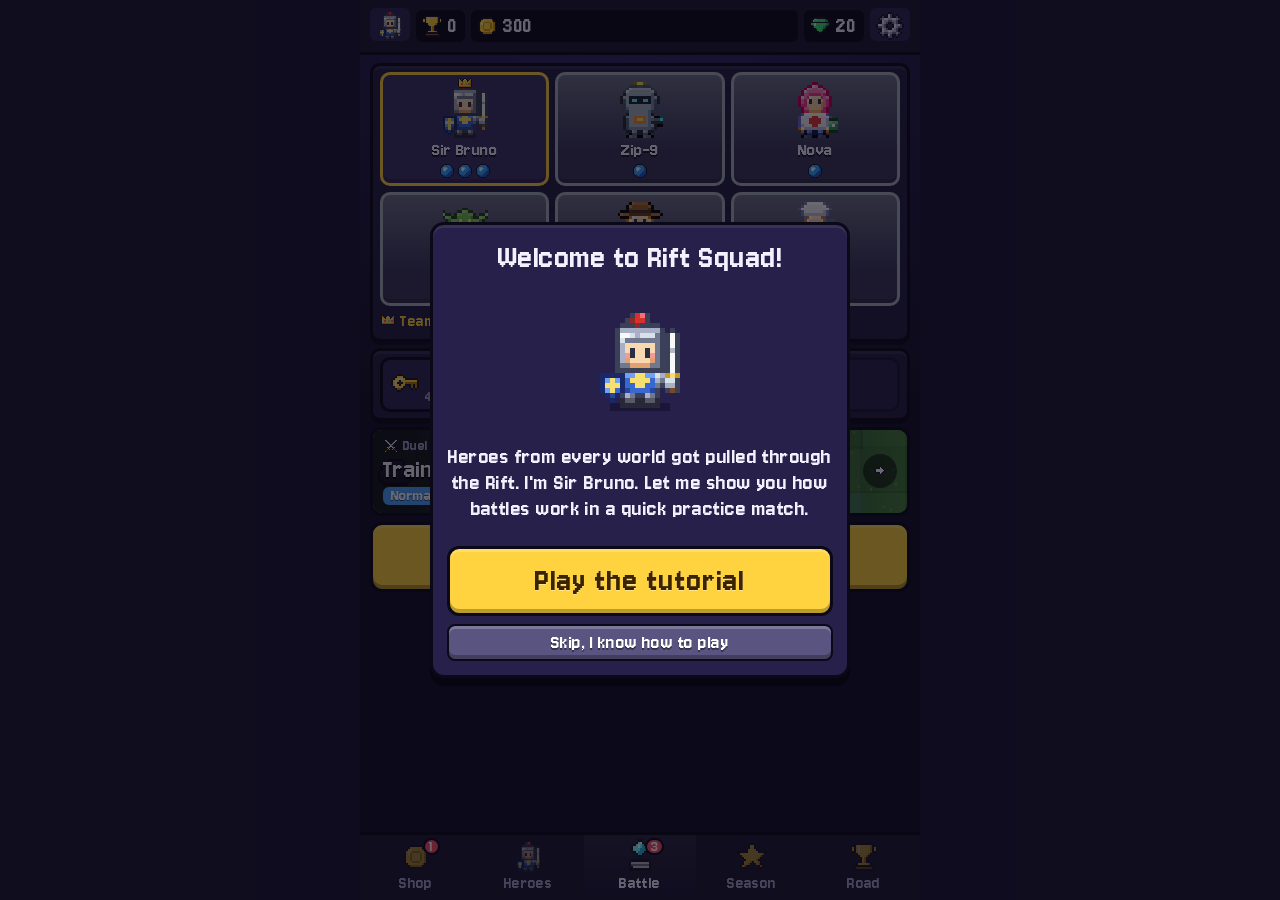
==== index.html @ f5ea0967 "Rift Run: new roguelike mode Co-Authored-By: Claude Opus 5.5 <noreply@anthropic.com> Claude-Session:" ====
<!DOCTYPE html>
<html lang="en">
<head>
<meta charset="utf-8">
<meta name="viewport" content="width=device-width, initial-scale=1, viewport-fit=cover, user-scalable=no">
<meta name="theme-color" content="#1d1838">
<meta name="apple-mobile-web-app-capable" content="yes">
<meta name="mobile-web-app-capable" content="yes">
<meta name="apple-mobile-web-app-status-bar-style" content="black-translucent">
<meta name="apple-mobile-web-app-title" content="Rift Squad">
<title>Rift Squad</title>
<link rel="manifest" href="manifest.webmanifest">
<link rel="apple-touch-icon" href="icon-180.png">
<link rel="icon" href="icon-192.png">
<style>@font-face { font-family: 'Jersey'; src: url([data-uri]) format('woff2'); font-weight: 100 900; font-display: block; }
:root {
  --bg: #14112a; --bg2: #1d1838; --panel: #26204a; --panel2: #2f2858; --line: #0b0918; --text: #f4f1ff; --mute: #a59fc9;
  --gold: #ffd23f; --gold2: #d99a00; --blue: #4fa3ff; --red: #ff4f6b; --green: #5fd068; --purple: #b36bff; --cyan: #4ff0ff;
  --sat: env(safe-area-inset-top, 0px); --sab: env(safe-area-inset-bottom, 0px);
}
* { box-sizing: border-box; -webkit-tap-highlight-color: transparent; }
html, body { margin: 0; height: 100%; background: var(--bg); color: var(--text); font-family: 'Jersey', ui-monospace, monospace; font-size: 23px; line-height: 1.15; font-synthesis: none; font-variant-ligatures: none; letter-spacing: .02em; overscroll-behavior: none; }
/* pixel-art icons (16px art: shown at 16px or 32px so pixels stay square) */
img.ii { width: 16px !important; height: 16px !important; vertical-align: -2px; background: none !important; border: 0 !important; border-radius: 0 !important; margin: 0; }
img.ib { width: 32px !important; height: 32px !important; vertical-align: middle; background: none !important; border: 0 !important; border-radius: 0 !important; }
img.ih { width: 32px !important; height: 32px !important; vertical-align: -6px; } .hic { display: inline-flex; align-items: center; gap: 6px; }
.btn img.ii { width: 16px; height: 16px; } .btn img.ib { width: 32px; height: 32px; margin: -8px 0; }
#gear img.ib { margin: 0; }
body { -webkit-user-select: none; user-select: none; touch-action: manipulation; overflow: hidden; }
img, canvas.px { image-rendering: -webkit-optimize-contrast; image-rendering: pixelated; }
button { font-family: inherit; font-size: inherit; letter-spacing: inherit; color: inherit; border: 0; background: none; cursor: pointer; padding: 0; }
input, textarea { font-family: inherit; }
.hidden { display: none !important; }

#app { position: fixed; inset: 0; overflow: hidden; display: flex; flex-direction: column; max-width: 560px; margin: 0 auto; background: var(--bg);
  background-image: radial-gradient(circle at 50% -10%, #3a2f7a 0%, transparent 55%); }
#topbar { display: flex; align-items: center; gap: 6px; padding: calc(8px + var(--sat)) 10px 8px; background: var(--bg2); border-bottom: 3px solid var(--line); }
.res { display: flex; align-items: center; gap: 4px; background: var(--line); border-radius: 6px; padding: 3px 8px 3px 4px; font-weight: 700; font-size: 23px; min-width: 0; }
.res img { width: 24px; height: 24px; }
.res.grow { flex: 1; }
#gear { width: 40px; height: 36px; border-radius: 6px; background: var(--panel2); box-shadow: inset 0 -3px 0 #0006; display: flex; align-items: center; justify-content: center; padding: 0; }
#screen { flex: 1; overflow-y: auto; overflow-x: hidden; padding: 12px 12px 18px; -webkit-overflow-scrolling: touch; touch-action: pan-y; }
#tabs { display: flex; background: var(--bg2); border-top: 3px solid var(--line); padding-bottom: var(--sab); }
#tabs button { flex: 1; padding: 6px 0 7px; display: flex; flex-direction: column; align-items: center; gap: 1px; font-size: 18px; color: var(--mute); position: relative; }
#tabs button img { width: 32px; height: 32px; opacity: .6; }
#tabs button.on { color: var(--text); background: linear-gradient(#ffffff10, transparent); }
#tabs button.on img { opacity: 1; transform: translateY(-2px) scale(1.12); }
.badge { position: absolute; top: 3px; right: calc(50% - 24px); background: var(--red); color: #fff; font-size: 17px; font-weight: 700; min-width: 17px; height: 17px; border-radius: 9px; display: flex; align-items: center; justify-content: center; padding: 0 4px; border: 2px solid var(--line); }

.panel { background: var(--panel); border: 3px solid var(--line); border-radius: 10px; padding: 10px; margin-bottom: 12px; box-shadow: inset 0 3px 0 #ffffff12, 0 3px 0 #0005; }
.panel h3 { margin: 0 0 8px; font-size: 26px; display: flex; justify-content: space-between; align-items: baseline; gap: 8px; }
.panel h3 small { font-size: 20px; color: var(--mute); font-weight: 400; }
.mute { color: #bdb7e0; } .small { font-size: 21px; } .tiny { font-size: 18px; }
.row { display: flex; align-items: center; gap: 8px; } .col { display: flex; flex-direction: column; gap: 6px; } .grow { flex: 1; min-width: 0; }
.center { text-align: center; }

.btn { display: inline-flex; align-items: center; justify-content: center; gap: 6px; padding: 10px 14px; border-radius: 8px; font-weight: 700; font-size: 22px;
  background: var(--blue); color: #fff; border: 3px solid var(--line); box-shadow: inset 0 -4px 0 #0004, inset 0 3px 0 #ffffff35; text-shadow: 0 2px 0 #0006; }
.btn:active { transform: translateY(2px); box-shadow: inset 0 -2px 0 #0004; }
.btn.gold { background: var(--gold); color: #3a2400; text-shadow: 0 1px 0 #fff6; }
.btn.green { background: var(--green); } .btn.red { background: var(--red); } .btn.purple { background: var(--purple); } .btn.gray { background: #5a5480; }
.btn[disabled], .btn.off { filter: grayscale(.85) brightness(.75); pointer-events: none; }
.btn.big { font-size: 34px; padding: 14px 20px; border-radius: 12px; letter-spacing: 1px; }
.btn.sm { padding: 6px 10px; font-size: 20px; border-width: 2px; }
.btn img { width: 16px; height: 16px; }
.full { width: 100%; }

.bar { height: 16px; background: var(--line); border-radius: 6px; overflow: hidden; position: relative; border: 2px solid var(--line); }
.bar > i { display: block; height: 100%; background: var(--green); box-shadow: inset 0 -3px 0 #0003, inset 0 2px 0 #fff4; }
.bar.gold > i { background: var(--gold); } .bar.purple > i { background: var(--purple); } .bar.blue > i { background: var(--blue); }
.bar > span { position: absolute; inset: 0; display: flex; align-items: center; justify-content: center; gap: 4px; font-size: 17px; font-weight: 700; text-shadow: 0 1px 0 #000, 0 -1px 0 #000, 1px 0 0 #000, -1px 0 0 #000; line-height: 1; }
.bar.tall { height: 22px; } .bar.tall > span { font-size: 18px; }

/* home */
.arena { position: relative; border-radius: 12px; overflow: hidden; border: 3px solid var(--line); margin-bottom: 12px; }
.arena canvas { width: 100%; display: block; }
.arena .lbl { position: absolute; left: 0; right: 0; top: 0; padding: 8px 10px; background: linear-gradient(#000a, transparent); display: flex; justify-content: space-between; align-items: flex-start; }
.arena .lbl b { font-size: 29px; text-shadow: 0 2px 0 #000; display: block; } .arena .lbl small { color: #fffc; text-shadow: 0 1px 0 #000; }
.arena .prog { position: absolute; left: 10px; right: 10px; bottom: 8px; }
.squad { display: grid; grid-template-columns: repeat(3, 1fr); gap: 8px; }
.capcard { border-color: var(--gold) !important; background: #3d3366 !important; }
.crownb { position: absolute; top: 4px; right: 4px; line-height: 0; }
.hcard { position: relative; background: var(--panel2); border: 3px solid var(--line); border-radius: 10px; padding: 6px 4px 6px; text-align: center; box-shadow: inset 0 -4px 0 #0003; }
.hcard img.spr { width: 64px; height: 64px; display: block; margin: 0 auto; }
.hcard .nm { font-size: 20px; font-weight: 700; white-space: nowrap; overflow: hidden; text-overflow: ellipsis; }
.hcard .lv { position: absolute; top: 4px; right: 4px; background: var(--line); border-radius: 5px; font-size: 17px; padding: 1px 5px; font-weight: 700; }
.hcard .rar { height: 4px; border-radius: 2px; margin: 4px 6px 0; }
.hcard.locked img.spr { opacity: .55; }
.hcard .up { position: absolute; top: 4px; right: 4px; z-index: 1; background: var(--green); color: #fff; border-radius: 5px; padding: 3px 4px; line-height: 0; border: 2px solid var(--line); animation: pulse 1s infinite alternate; }
.hcard.sel { outline: 3px solid var(--gold); }
@keyframes pulse { to { transform: scale(1.12); } }
.diffs { display: grid; grid-template-columns: repeat(4, 1fr); gap: 6px; }
.diffs button { padding: 9px 2px; border-radius: 8px; border: 3px solid var(--line); background: var(--panel2); font-weight: 700; font-size: 21px; box-shadow: inset 0 -3px 0 #0004; }
.diffs button.on { background: var(--dc); color: #fff; text-shadow: 0 2px 0 #0007; }
.diffinfo { display: flex; justify-content: space-between; margin-top: 8px; font-size: 20px; color: #bdb7e0; }
.chests { display: grid; grid-template-columns: repeat(4, 1fr); gap: 6px; }
.cslot { aspect-ratio: 3/4; border-radius: 10px; border: 3px solid var(--line); background: #0004; display: flex; flex-direction: column; align-items: center; justify-content: center; position: relative; padding: 4px; font-size: 17px; text-align: center; color: #bdb7e0; }
.cslot img { width: 48px; height: 48px; }
.cslot.ready { background: radial-gradient(circle, #ffd23f55, transparent 70%), #0004; color: var(--gold); font-weight: 700; animation: glow 1s infinite alternate; }
.cslot.ready img { animation: shake 1.2s infinite; }
.cslot .t { font-weight: 700; color: var(--text); font-size: 18px; }
@keyframes glow { to { box-shadow: 0 0 14px #ffd23f88; } }
@keyframes shake { 0%, 80%, 100% { transform: rotate(0); } 85% { transform: rotate(-8deg); } 90% { transform: rotate(8deg); } 95% { transform: rotate(-5deg); } }
.supply { display: flex; align-items: center; gap: 10px; }
.supply img { width: 48px; height: 48px; }

/* lists */
.list { display: flex; flex-direction: column; gap: 8px; }
.item { display: flex; align-items: center; gap: 10px; background: var(--panel2); border: 3px solid var(--line); border-radius: 10px; padding: 8px; }
.item img.ic { width: 48px; height: 48px; flex: none; }
.item.done { opacity: .55; }
.item.hot { border-color: var(--gold); background: #3d3366; }
.grid3 { display: grid; grid-template-columns: repeat(3, 1fr); gap: 8px; }
.tag { display: inline-block; font-size: 18px; padding: 1px 6px; border-radius: 4px; font-weight: 700; color: #1a1030; }
.chip { display: inline-flex; align-items: center; gap: 3px; font-weight: 700; font-size: 20px; }
.chip img { width: 16px; height: 16px; }

/* road */
.road-arena { margin: 14px 0 6px; padding: 8px 10px; border-radius: 10px; border: 3px solid var(--line); font-weight: 700; display: flex; justify-content: space-between; align-items: center; text-shadow: 0 2px 0 #000a; }
.road-step { display: flex; align-items: center; gap: 10px; padding: 6px 8px; border-left: 4px solid #0006; margin-left: 14px; background: #ffffff08; border-radius: 0 8px 8px 0; margin-bottom: 4px; }
.road-step.reached { border-left-color: var(--gold); }
.road-step .tr { width: 72px; font-weight: 700; font-size: 20px; display: flex; align-items: center; gap: 3px; }
.road-step .tr img { width: 16px; height: 16px; }
.road-step img.ic { width: 32px; height: 32px; }
.road-here img { width: 16px; height: 16px; }
.road-here { margin: 6px 0 6px 0; padding: 4px 10px; background: var(--gold); color: #3a2400; border-radius: 6px; font-weight: 700; font-size: 20px; display: inline-flex; gap: 4px; align-items: center; border: 2px solid var(--line); }

/* season */
.tiers { display: grid; grid-template-columns: repeat(5, 1fr); gap: 6px; }
.tier { border: 3px solid var(--line); border-radius: 8px; background: var(--panel2); text-align: center; padding: 4px 2px; font-size: 17px; position: relative; }
.tier img { width: 32px; height: 32px; display: block; margin: 2px auto 0; }
.tier .n { position: absolute; top: 1px; left: 3px; font-size: 17px; color: var(--mute); }
.tier.claim { border-color: var(--gold); background: #4a3d1a; animation: glow 1s infinite alternate; }
.tier.got { opacity: .4; }
.tier.lock img { filter: grayscale(1) brightness(.6); }

/* modals */
#modal-root { position: fixed; inset: 0; z-index: 50; pointer-events: none; }
.modal-bg { position: absolute; inset: 0; background: #07051099; display: flex; align-items: center; justify-content: center; padding: 16px; pointer-events: auto; animation: fade .15s; }
.modal { background: var(--panel); border: 3px solid var(--line); border-radius: 14px; isolation: isolate; width: 100%; max-width: 420px; max-height: calc(100% - 20px); overflow-y: auto; padding: 14px; box-shadow: inset 0 3px 0 #ffffff15, 0 8px 0 #0006; animation: pop .18s; position: relative; }
.modal h2 { margin: 0 0 10px; font-size: 34px; text-align: center; padding: 0 36px; }
.modal .x { position: absolute; top: 8px; right: 8px; width: 36px; height: 36px; border-radius: 8px; background: var(--panel2); border: 2px solid var(--line); display: flex; align-items: center; justify-content: center; padding: 0; }
@keyframes fade { from { opacity: 0; } } @keyframes pop { from { transform: scale(.85); opacity: 0; } }
.stat { display: grid; grid-template-columns: 1fr auto auto; gap: 2px 10px; font-size: 21px; }
.stat .nx { color: var(--green); font-size: 18px; }
.ab { background: var(--panel2); border: 3px solid var(--line); border-radius: 10px; padding: 8px; margin: 10px 0; }
.ab b { color: var(--purple); }
.rewards { display: flex; flex-wrap: wrap; gap: 8px; justify-content: center; margin: 10px 0; }
.rw { background: var(--panel2); border: 3px solid var(--line); border-radius: 10px; padding: 6px 8px; display: flex; flex-direction: column; align-items: center; min-width: 78px; font-weight: 700; font-size: 21px; animation: pop .25s backwards; }
.rw img { width: 48px; height: 48px; }
.rw.new { border-color: var(--gold); background: #4a3d1a; }
.rw small { font-size: 17px; color: #bdb7e0; font-weight: 400; }
.bigspr { width: 128px; height: 128px; display: block; margin: 0 auto; }
textarea.code { width: 100%; height: 90px; background: var(--line); color: var(--text); border: 2px solid #000; border-radius: 8px; padding: 8px; font-size: 17px; resize: none; -webkit-user-select: text; user-select: text; }
input.txt { width: 100%; background: var(--line); color: var(--text); border: 2px solid #000; border-radius: 8px; padding: 8px; font-size: 21px; }
.toggle { display: flex; justify-content: space-between; align-items: center; padding: 8px 0; border-bottom: 2px solid #0003; }
.help p { margin: 8px 0; font-size: 22px; line-height: 1.12; display: flex; gap: 12px; align-items: center; text-align: left; } .help p img { flex: none; } .help b { color: var(--gold); }

#toast { position: fixed; left: 50%; top: calc(64px + var(--sat)); transform: translateX(-50%); z-index: 80; display: flex; flex-direction: column; gap: 6px; align-items: center; pointer-events: none; }
#toast div { background: var(--line); border: 2px solid var(--gold); padding: 8px 14px; border-radius: 8px; font-weight: 700; font-size: 21px; animation: pop .2s; box-shadow: 0 4px 0 #0006; }

/* battle */
#battle { position: fixed; inset: 0; z-index: 30; display: flex; flex-direction: column; background: var(--bg); max-width: 560px; margin: 0 auto; }
.bhud { display: flex; align-items: center; gap: 8px; padding: calc(6px + var(--sat)) 8px 6px; background: var(--bg2); border-bottom: 3px solid var(--line); }
.bhud .rnd { text-align: right; font-size: 18px; line-height: 1.15; }
.bhud .rnd b { font-size: 25px; }
.relicbar { display: flex; align-items: center; justify-content: center; gap: 10px; padding: 5px 8px; font-size: 17px; font-weight: 700; background: #0003; }
.pips { display: inline-flex; gap: 3px; } .pips i { width: 12px; height: 12px; transform: rotate(45deg); border: 2px solid var(--line); background: #0006; display: inline-block; }
.pips.me i.on { background: var(--blue); } .pips.foe i.on { background: var(--red); }
.turnflag { padding: 2px 8px; border-radius: 5px; border: 2px solid var(--line); }
.bboard { flex: 1; display: flex; align-items: center; justify-content: center; min-height: 0; padding: 4px; position: relative; }
#bc { display: block; touch-action: none; }
.bpanel { background: var(--bg2); border-top: 3px solid var(--line); padding: 8px 8px calc(8px + var(--sab)); }
.binfo { display: flex; align-items: center; gap: 8px; min-height: 50px; }
.binfo img { width: 64px; height: 64px; background: #0004; border-radius: 8px; border: 2px solid var(--line); }
.binfo .meta { flex: 1; min-width: 0; font-size: 20px; }
.binfo .meta b { font-size: 22px; }
.sts { display: inline-flex; gap: 4px; flex-wrap: wrap; }
.sts span { font-size: 17px; padding: 1px 5px; border-radius: 4px; background: var(--line); font-weight: 700; }
.bhint { font-size: 17px; color: var(--mute); margin: 6px 0; min-height: 17px; text-align: center; }
.bbtns { display: grid; grid-template-columns: 1.6fr 1fr 1fr 1.6fr; gap: 6px; }
.bbtns .btn { padding: 9px 4px; font-size: 17px; }
.abtn { flex-direction: column; gap: 0; line-height: 1.1; }
.abtn small { font-size: 17px; opacity: .85; font-weight: 400; }
.abtn.active { outline: 3px solid var(--gold); }
.banner { position: absolute; left: 0; right: 0; top: 40%; text-align: center; font-size: 42px; font-weight: 700; text-shadow: 0 3px 0 #000, 0 0 20px #000; pointer-events: none; animation: banner 1.1s forwards; letter-spacing: 2px; }
@keyframes banner { 0% { transform: scale(.4); opacity: 0; } 20% { transform: scale(1.1); opacity: 1; } 75% { transform: scale(1); opacity: 1; } 100% { transform: scale(1); opacity: 0; } }
.vs { display: grid; grid-template-columns: 1fr auto 1fr; gap: 8px; align-items: center; }
.vs .side { display: flex; flex-direction: column; gap: 4px; }
.vs .side div { display: flex; align-items: center; gap: 6px; background: var(--panel2); border-radius: 8px; padding: 3px 6px; border: 2px solid var(--line); font-size: 18px; }
.vs .side img { width: 32px; height: 32px; }
.deckrow .dk img { image-rendering: pixelated; }
.vs .mid { font-size: 36px; font-weight: 700; color: var(--gold); text-shadow: 0 3px 0 #000; }
.result-h { font-size: 52px; text-align: center; font-weight: 700; margin: 4px 0; text-shadow: 0 4px 0 #000; letter-spacing: 2px; }

.evbar { display: flex; align-items: center; gap: 6px; padding: 6px 8px; font-size: 20px; background: #0003; border-bottom: 2px solid var(--line); white-space: nowrap; overflow: hidden; }
.evdot { width: 10px; height: 10px; border-radius: 2px; flex: none; border: 2px solid var(--line); }
.evdesc { overflow: hidden; text-overflow: ellipsis; min-width: 0; }
.score { display: inline-flex; align-items: center; gap: 4px; flex: none; }
.tmr { display: block; font-size: 25px; font-weight: 700; color: var(--gold); }
.synrow { display: flex; gap: 5px; overflow-x: auto; padding-bottom: 6px; scrollbar-width: none; }
.synrow::-webkit-scrollbar { display: none; }
.chip2 { flex: none; font-size: 18px; padding: 4px 8px; border-radius: 6px; border: 2px solid #5a5480; background: #0004; white-space: nowrap; }
.chip2.cap { border-color: var(--gold); color: var(--gold); } .chip2.foe { border-color: var(--red); color: #ff9aa8; }
.bbtns2 { display: grid; grid-template-columns: 1fr 1.3fr; gap: 8px; margin-top: 6px; }
.bbtns2 .btn.big { font-size: 31px; padding: 11px; }
.bbtns2 .btn { white-space: nowrap; font-size: 21px; padding-left: 8px; padding-right: 8px; }
.bbtns2 .btn.big { font-size: 31px; }
.hbtns { display: flex; flex-direction: column; gap: 8px; } .hbtns .btn { width: 100%; white-space: nowrap; }
.wtag { display: inline-block; font-size: 18px; padding: 1px 6px; border-radius: 4px; color: #1a1030; font-weight: 700; }
.offers { display: grid; grid-template-columns: 1fr 1fr; gap: 10px; }
.offer { display: flex; flex-direction: column; align-items: center; gap: 3px; padding: 10px 6px; border-radius: 12px; border: 3px solid var(--line); background: var(--panel2); box-shadow: inset 0 -4px 0 #0004; text-align: center; }
.offer:active { transform: translateY(2px); }
.offer img { width: 64px; height: 64px; }
.offer b { font-size: 23px; }
.evcard { border: 3px solid; border-radius: 10px; padding: 8px 10px; background: #0003; }
.deckrow { display: flex; gap: 4px; }
.deckrow .dk { position: relative; flex: 1; background: var(--panel2); border: 2px solid var(--line); border-radius: 8px; display: flex; flex-direction: column; align-items: center; padding: 2px 0; }
.deckrow .dk img { width: 32px; height: 32px; }
.deckrow .dk small { font-size: 17px; color: #bdb7e0; }
.deckrow .crown { position: absolute; top: -9px; line-height: 0; }

.stats2 { display: grid; grid-template-columns: 1fr 1fr; gap: 6px; margin: 6px 0; } .stats2 .wide { grid-column: 1 / -1; padding: 4px 9px; }
.srow { background: var(--panel2); border: 3px solid var(--line); border-radius: 10px; padding: 7px 9px; display: flex; align-items: baseline; gap: 6px; font-size: 21px; }
.srow span:first-child { color: #bdb7e0; flex: 1; } .srow b { font-size: 27px; } .srow .nx { color: var(--green); font-size: 18px; }

/* ability caption above the board */
.bcap { height: 52px; flex: none; margin: 0 6px 4px; display: flex; flex-direction: column; justify-content: flex-end; gap: 3px; pointer-events: none; overflow: hidden; }
.capl { white-space: nowrap; overflow: hidden; text-overflow: ellipsis; animation: capin .2s ease-out; background: #140c22dd; border: 2px solid var(--line); border-radius: 8px; padding: 3px 8px; font-size: 18px; line-height: 1.15; transition: opacity .4s; }
.capl.me { border-color: #4fa3ff; } .capl.foe { border-color: #ff4f6b; }
.capl.me b { color: #8cc6ff; } .capl.foe b { color: #ff9aa8; } .capl .an { color: #d6b3ff; }
.capl.fade { opacity: 0; }
/* hero trophies bar (marks at 2 / 5 / 10) */
.trbar { position: relative; height: 18px; background: #0006; border-radius: 6px; border: 2px solid var(--line); overflow: hidden; margin-top: 3px; }
.trbar i { position: absolute; left: 0; top: 0; bottom: 0; background: linear-gradient(#7fb2ff, #3b5bdb); }
.trbar b { position: absolute; top: 0; bottom: 0; width: 2px; margin-left: -2px; background: #ffffff55; }
.trbar b.on { background: #ffd23f; }
.trbar span { position: absolute; inset: 0; display: flex; align-items: center; justify-content: center; gap: 3px; font-size: 16px; text-shadow: 0 1px 0 #000; }
.modal .trbar { height: 24px; margin: 4px 8px; } .modal .trbar span { font-size: 19px; }
/* ability rows on the hero card */
.abs { display: flex; flex-direction: column; gap: 6px; margin: 8px 0; }
.abrow { display: flex; align-items: center; gap: 8px; background: var(--panel2); border: 3px solid var(--line); border-radius: 10px; padding: 6px 8px; }
.abrow.equipped { border-color: var(--green); } .abrow.locked { opacity: .6; } .abrow.ready { border-color: var(--gold); }
.abrow .btn { flex: none; white-space: nowrap; }
.hcard .lv.abi { padding: 1px; line-height: 0; background: #0008; }
/* chest shelf + keys */
.keys { display: flex; align-items: center; gap: 8px; background: var(--panel2); border: 3px solid var(--line); border-radius: 10px; padding: 6px 8px; margin-bottom: 8px; }
.shelf { display: grid; grid-template-columns: repeat(5, 1fr); gap: 6px; }
.shelfc { background: var(--panel2); border: 3px solid var(--line); border-radius: 10px; padding: 4px 2px; display: flex; flex-direction: column; align-items: center; font-size: 15px; min-height: 64px; }
.shelfc img { width: 40px; height: 40px; } .shelfc.can { border-color: var(--gold); } .shelfc.empty { opacity: .35; }

/* hero cards: rarity background + world icon */
.hcard .wic { position: absolute; top: 4px; left: 4px; line-height: 0; background: #0006; border-radius: 5px; padding: 2px; }
.hcard .nm, .hcard .tiny { text-shadow: 0 2px 0 #0009; }
.hcard .crownb { right: auto; left: 50%; top: 0; transform: translateX(-50%); }
.livewrap { width: 112px; margin: 6px auto 4px; border: 3px solid; border-radius: 14px; display: flex; justify-content: center; padding: 6px 0 0; }
.livewrap canvas.live { cursor: pointer; }
/* chest opening */
.copen { position: fixed; inset: 0; z-index: 60; background: radial-gradient(circle at 50% 45%, #2c2160, #0c0818 75%); display: flex; flex-direction: column; animation: fadein .2s; }
.copen.out { opacity: 0; transition: opacity .2s; }
.co-top { display: flex; justify-content: space-between; align-items: center; padding: calc(10px + env(safe-area-inset-top)) 12px 6px; font-size: 26px; }
.co-body { flex: 1; display: flex; flex-direction: column; align-items: center; justify-content: center; gap: 10px; padding: 0 8px 30px; position: relative; overflow: hidden; }
.co-stage { position: relative; width: 260px; height: 300px; display: flex; flex-direction: column; align-items: center; justify-content: center; cursor: pointer; }
.co-rays { position: absolute; width: 420px; height: 420px; left: 50%; top: 45%; margin: -210px 0 0 -210px; border-radius: 50%;
  background: repeating-conic-gradient(from 0deg, color-mix(in srgb, var(--rc) 55%, transparent) 0 10deg, transparent 10deg 24deg);
  -webkit-mask: radial-gradient(circle, #000 15%, transparent 65%); mask: radial-gradient(circle, #000 15%, transparent 65%); animation: spin 9s linear infinite; opacity: .6; }
.co-chest { width: 160px; height: 160px; position: relative; animation: bob 1.4s ease-in-out infinite; filter: drop-shadow(0 0 18px #fff6); }
.co-chest.crack { animation: crack .62s ease-in forwards; }
.co-chest.burst { animation: burst .5s ease-out forwards; }
.co-hint { margin-top: 14px; font-size: 22px; color: #e8e0ff; animation: pulse 0.8s infinite alternate; min-height: 26px; text-align: center; }
.co-flash { position: fixed; inset: 0; pointer-events: none; opacity: 0; }
.co-flash.go { animation: flash .45s ease-out; }
.co-count { font-size: 18px; color: #bdb7e0; }
.reel { position: relative; width: 100%; max-width: 420px; height: 128px; overflow: hidden; border-top: 3px solid var(--line); border-bottom: 3px solid var(--line); background: #0008; --rc: #ffd23f; transition: box-shadow .3s; }
.reel.won { box-shadow: 0 0 0 3px var(--rc), 0 0 30px var(--rc); }
.reel-strip { position: absolute; left: 0; top: 10px; display: flex; gap: 8px; padding-left: 4px; will-change: transform; }
.rc { flex: none; width: 84px; height: 104px; border: 3px solid var(--rc); border-radius: 10px; display: flex; flex-direction: column; align-items: center; justify-content: center; box-shadow: inset 0 -6px 0 color-mix(in srgb, var(--rc) 70%, #000); transition: transform .25s; }
.rc img { width: 64px; height: 64px; } .rc span { font-size: 15px; max-width: 80px; white-space: nowrap; overflow: hidden; text-overflow: ellipsis; text-shadow: 0 2px 0 #000a; }
.rc.cur span { font-size: 22px; }
.rc.win { transform: scale(1.1); animation: winglow .6s ease-in-out infinite alternate; }
.reel-mark { position: absolute; left: 50%; top: 0; bottom: 0; width: 4px; margin-left: -2px; background: #ffd23f; box-shadow: 0 0 10px #ffd23f; z-index: 2; }
.reel-mark::before, .reel-mark::after { content: ''; position: absolute; left: -7px; border: 9px solid transparent; }
.reel-mark::before { top: 0; border-top-color: #ffd23f; } .reel-mark::after { bottom: 0; border-bottom-color: #ffd23f; }
.reel-mark.bump { animation: mbump .08s; }
.reel-fade { position: absolute; top: 0; bottom: 0; width: 60px; z-index: 1; pointer-events: none; }
.reel-fade.l { left: 0; background: linear-gradient(90deg, #0c0818, transparent); } .reel-fade.r { right: 0; background: linear-gradient(-90deg, #0c0818, transparent); }
.co-info { min-height: 200px; text-align: center; font-size: 22px; display: flex; flex-direction: column; align-items: center; gap: 2px; }
.co-info .co-tr { width: 220px; } .co-info .trbar { height: 24px; } .co-info .trbar i { transition: width .7s ease-out; }
.co-hero { animation: popin .4s cubic-bezier(.3,1.6,.5,1); }
.co-new { font-size: 34px; color: #ffd23f; text-shadow: 0 3px 0 #b37a00, 0 0 16px #ffd23f; animation: popin .5s cubic-bezier(.3,1.6,.5,1), pulse .6s .5s infinite alternate; }
.co-big { font-size: 40px; color: #ffd23f; text-shadow: 0 3px 0 #000a; animation: popin .4s cubic-bezier(.3,1.6,.5,1); display: flex; align-items: center; gap: 6px; }
.co-extra { font-size: 26px; animation: popin .4s .25s backwards; }
.co-sum { width: 100%; max-width: 420px; animation: popin .35s; }
.co-sum h2 { text-align: center; }
i.conf { position: absolute; left: 50%; top: 45%; width: 7px; height: 7px; pointer-events: none; z-index: 3; animation: conf 1s cubic-bezier(.2,.7,.4,1) forwards; }
@keyframes conf { 0% { transform: translate(0, 0) rotate(0); opacity: 1; } 100% { transform: translate(var(--dx), calc(var(--dy) + 90px)) rotate(var(--rot)); opacity: 0; } }
@keyframes crack { 0% { transform: rotate(0) scale(1); } 20% { transform: rotate(-4deg) scale(1.03); } 35% { transform: rotate(5deg) scale(1.05); } 50% { transform: rotate(-7deg) scale(1.08); } 65% { transform: rotate(8deg) scale(1.11); } 80% { transform: rotate(-10deg) scale(1.15); } 100% { transform: rotate(0) scale(1.2); filter: brightness(1.8) drop-shadow(0 0 30px #fff); } }
@keyframes burst { 0% { transform: scale(1.2); filter: brightness(2.5); opacity: 1; } 100% { transform: scale(2.2) translateY(-20px); opacity: 0; filter: brightness(3); } }
@keyframes bob { 0%, 100% { transform: translateY(0); } 50% { transform: translateY(-10px); } }
@keyframes flash { 0% { opacity: .9; } 100% { opacity: 0; } }
@keyframes mbump { 50% { transform: scaleX(1.8); } }
@keyframes winglow { from { box-shadow: 0 0 6px var(--rc), inset 0 -6px 0 #0006; } to { box-shadow: 0 0 22px var(--rc), inset 0 -6px 0 #0006; } }
@keyframes popin { from { transform: scale(.4); opacity: 0; } to { transform: scale(1); opacity: 1; } }
@keyframes fadein { from { opacity: 0; } to { opacity: 1; } }
@keyframes spin { to { transform: rotate(360deg); } }

@keyframes capin { from { transform: translateY(8px); opacity: 0; } to { transform: none; opacity: 1; } }
.srow.tgrow { flex-wrap: wrap; } .srow.tgrow small { flex-basis: 100%; font-size: 16px; color: var(--mute); margin-top: 2px; }
/* ---- profile button ---- */
#prof { position: relative; width: 40px; height: 36px; border-radius: 6px; background: var(--panel2); box-shadow: inset 0 -3px 0 #0006; display: flex; align-items: center; justify-content: center; padding: 0; flex: none; }
#prof img { width: 30px; height: 30px; image-rendering: pixelated; }
#prof .badge { top: -6px; right: -6px; }
.plink { width: 100%; justify-content: space-between; background: none; padding: 6px 2px; color: var(--mute); }
/* ---- profile ---- */
.phead { display: flex; gap: 10px; align-items: center; }
.pav { width: 76px; height: 96px; border: 3px solid; border-radius: 10px; display: flex; align-items: flex-end; justify-content: center; flex: none; overflow: hidden; }
.phead .txt { margin: 0 0 4px; font-size: 24px; }
.favs { display: flex; gap: 6px; margin: 10px 0 4px; }
.fav { flex: 1; min-width: 0; border: 3px solid; border-radius: 10px; padding: 5px; display: flex; flex-direction: column; align-items: center; text-align: center; line-height: 1.05; }
.fav img { width: 40px; height: 40px; }
.fav small { font-size: 15px; color: #e8e4ff; } .fav b { font-size: 19px; white-space: nowrap; overflow: hidden; text-overflow: ellipsis; max-width: 100%; } .fav span { font-size: 15px; }
.pstats { display: grid; grid-template-columns: 1fr 1fr; gap: 4px; margin-top: 8px; }
.pstats div { background: var(--panel2); border: 2px solid var(--line); border-radius: 8px; padding: 3px 8px; display: flex; justify-content: space-between; align-items: baseline; gap: 6px; font-size: 18px; }
.pstats span { color: var(--mute); } .pstats b { font-size: 21px; white-space: nowrap; }
.achs { display: flex; flex-direction: column; gap: 6px; }
.ach { display: flex; align-items: center; gap: 8px; background: var(--panel2); border: 3px solid var(--line); border-radius: 10px; padding: 7px; position: relative; }
.ach .aic { width: 40px; height: 40px; border-radius: 8px; background: var(--line); display: flex; align-items: center; justify-content: center; flex: none; filter: grayscale(.85) brightness(.8); }
.ach.hot { border-color: var(--gold); background: #3d3366; } .ach.hot .aic, .ach.got .aic { filter: none; }
.ach.got { opacity: .7; } .ach.got .aic { background: #4a3d1a; }
.ach .ar { display: flex; flex-direction: column; align-items: flex-end; gap: 4px; flex: none; }
.ach b { font-size: 21px; }
/* ---- tutorial coach ---- */
.coach { position: fixed; left: 0; right: 0; z-index: 65; max-width: 560px; margin: 0 auto; display: flex; gap: 8px; align-items: flex-start; padding: 8px 10px; background: var(--bg2); border-bottom: 3px solid var(--gold); box-shadow: 0 6px 0 #0007; }
.coach.top { top: 0; padding-top: calc(8px + var(--sat)); }
.coach.athome { top: calc(56px + var(--sat)); border: 3px solid var(--gold); border-radius: 12px; left: 8px; right: 8px; }
.coach.pop { animation: coachin .28s cubic-bezier(.3,1.5,.5,1); }
.coach .cface { flex: none; width: 40px; height: 62px; display: flex; align-items: flex-end; }
.coach .cbody { flex: 1; min-width: 0; }
.coach .ctext { font-size: 20px; line-height: 1.15; }
.coach .ctext b { color: var(--gold); }
.coach .cbtns { display: flex; justify-content: space-between; align-items: center; margin-top: 5px; min-height: 8px; }
.coach .cskip { color: var(--mute); font-size: 16px; text-decoration: underline; }
.coach .hidden { display: none; }
@keyframes coachin { from { transform: translateY(-16px); opacity: 0; } to { transform: none; opacity: 1; } }
body:has(.copen) .coach { display: none; }
@keyframes tglow { 0%, 100% { box-shadow: 0 0 0 3px #ffd23f, 0 0 14px #ffd23f; } 50% { box-shadow: 0 0 0 5px #fff3a8, 0 0 26px #ffd23f; } }
body[data-tut=shelf] .shelfc.can { animation: tglow .8s infinite; }
body[data-tut=fight] #b-btns .btn.gold { animation: tglow .8s infinite; }
/* ---- end of match ---- */
.bboard { overflow: hidden; }
#bc { transition: transform .3s cubic-bezier(.2,.8,.3,1), filter .5s; }
#bc.gloom { filter: grayscale(.8) brightness(.65); }
.bigban { position: absolute; inset: 0; display: flex; align-items: center; justify-content: center; pointer-events: none; z-index: 4; }
.bigban.out { animation: fadeout .3s forwards; }
.bb-txt { position: relative; font-size: 64px; font-weight: 700; letter-spacing: 3px; text-shadow: 0 4px 0 #000, 0 0 24px #000; white-space: nowrap; }
.bb-txt span { display: inline-block; animation: ltrdrop .55s cubic-bezier(.3,1.7,.5,1) backwards; }
.bigban.win .bb-txt { color: var(--gold); } .bigban.draw .bb-txt { color: #c9c3ee; }
.bigban.lose .bb-txt { color: var(--red); } .bigban.lose .bb-txt span { animation: ltrslam .5s cubic-bezier(.6,0,.9,.4) backwards; }
.bigban.lose { background: radial-gradient(circle, transparent 30%, #3a000088 100%); }
.bb-rays { position: absolute; width: 520px; height: 520px; left: 50%; top: 50%; margin: -260px 0 0 -260px; background: repeating-conic-gradient(#ffd23f33 0 10deg, transparent 10deg 20deg); border-radius: 50%; animation: spin 6s linear infinite, fadein .4s; -webkit-mask: radial-gradient(circle, #000 20%, transparent 65%); mask: radial-gradient(circle, #000 20%, transparent 65%); }
@keyframes ltrdrop { from { transform: translateY(-80px) scale(1.6); opacity: 0; } to { transform: none; opacity: 1; } }
@keyframes ltrslam { 0% { transform: translateY(-120px) rotate(-12deg); opacity: 0; } 70% { transform: translateY(6px) rotate(3deg); opacity: 1; } 100% { transform: rotate(0); opacity: 1; } }
@keyframes fadeout { to { opacity: 0; } }
@keyframes spin { to { transform: rotate(360deg); } }
.result-h span { display: inline-block; animation: ltrdrop .45s cubic-bezier(.3,1.7,.5,1) backwards; }
.result-h.win { color: var(--gold); } .result-h.lose { color: var(--red); } .result-h.draw { color: #c9c3ee; }
.result-h.lose span { animation: ltrslam .45s cubic-bezier(.6,0,.9,.4) backwards; }
.result-h.win span:nth-child(odd) { animation: ltrdrop .45s cubic-bezier(.3,1.7,.5,1) backwards, bob 1.2s ease-in-out .9s infinite; }
@keyframes bob { 50% { transform: translateY(-4px); } }
.cup.pop { animation: pop .3s; }
.rw.drop { animation: chestdrop .7s cubic-bezier(.3,1.6,.5,1) .5s backwards; }
@keyframes chestdrop { 0% { transform: translateY(-120px) scale(.6); opacity: 0; } 60% { transform: translateY(6px) scale(1.08); opacity: 1; } 100% { transform: none; } }
.newarena { animation: pop .4s .8s backwards; border-color: var(--gold) !important; }
.mvp { display: flex; gap: 8px; align-items: center; background: var(--panel2); border: 3px solid var(--line); border-radius: 10px; padding: 5px 8px; margin-top: 8px; animation: pop .3s .6s backwards; }
.mvp img { width: 44px; height: 44px; } .mvp div { display: flex; flex-direction: column; line-height: 1.05; } .mvp small { font-size: 15px; color: var(--gold); } .mvp b { font-size: 21px; }
body:has(#coach) #toast { top: calc(150px + var(--sat)); }
/* ---- hero popup: fits one screen ---- */
.hinfo { display: flex; flex-direction: column; gap: 8px; }
.hi-top { display: flex; gap: 10px; align-items: stretch; padding-right: 30px; }
.livewrap.sm { width: 92px; margin: 0; padding: 4px 0 0; flex: none; align-items: flex-end; min-height: 118px; }
.livewrap.sm .bigspr { width: 84px; height: 84px; align-self: center; }
.hi-side { flex: 1; min-width: 0; display: flex; flex-direction: column; gap: 5px; }
.hi-side h2 { text-align: left; padding: 0; margin: 0; font-size: 32px; line-height: 1; }
.hstats { display: grid; grid-template-columns: 1fr 1fr; gap: 4px; }
.hstats > * { display: flex; align-items: center; gap: 4px; background: var(--panel2); border: 2px solid var(--line); border-radius: 8px; padding: 2px 6px; font-size: 19px; min-width: 0; }
.hstats b { font-size: 21px; white-space: nowrap; overflow: hidden; text-overflow: ellipsis; }
.tgchip { color: inherit; font: inherit; } .tgchip.sel { border-color: var(--gold); background: #3d3366; }
.hhow { text-align: center; background: #0003; border-radius: 8px; padding: 4px 8px; }
.modal .hinfo .trbar { margin: 0 2px; }
.abts { display: flex; gap: 6px; }
.abt { flex: 1; min-width: 0; position: relative; display: flex; flex-direction: column; align-items: center; gap: 2px; padding: 8px 2px 5px; border-radius: 10px; border: 3px solid var(--line); background: var(--panel2); color: inherit; font: inherit; box-shadow: inset 0 -4px 0 #0004; }
.abt img.ib { width: 36px !important; height: 36px !important; }
.abt span { font-size: 16px; line-height: 1; white-space: nowrap; overflow: hidden; text-overflow: ellipsis; max-width: 100%; }
.abt.locked img.ib { filter: grayscale(1) brightness(.55); } .abt.locked span { color: var(--mute); }
.abt.ready { border-color: var(--green); } .abt.equipped { border-color: var(--gold); background: #4a3d1a; }
.abt.cap { border-color: #8a6d1a; } .abt.sel { outline: 3px solid #fff; outline-offset: 1px; }
.abt i { position: absolute; top: 3px; right: 4px; line-height: 0; font-style: normal; }
.abt i.nw { background: var(--green); color: #102010; font-size: 15px; line-height: 16px; width: 16px; height: 16px; border-radius: 50%; text-align: center; font-weight: 700; }
.abd { background: #0003; border: 2px solid var(--line); border-radius: 10px; padding: 8px 10px; height: 118px; display: flex; flex-direction: column; gap: 4px; overflow: hidden; }
.abd.pop { animation: pop .16s; }
.abd-h { display: flex; align-items: center; gap: 6px; } .abd-h b { font-size: 23px; } .abd-h .tag { margin-left: auto; }
.tag.sm { font-size: 15px; background: #c9c3ee; }
.abd-t { font-size: 19px; line-height: 1.15; flex: 1; }
.abd-b { display: flex; justify-content: flex-end; align-items: center; }
/* ---- battle screen: fixed layout, board edge to edge ---- */
.bhud { gap: 6px; min-height: 52px; }
.bhud .score { flex: none; display: flex; align-items: center; gap: 4px; font-size: 22px; }
.bboard { padding: 0; align-items: center; }
.bpanel { flex: none; height: calc(150px + var(--sab)); position: relative; display: flex; flex-direction: column; padding: 6px 8px calc(6px + var(--sab)); }
.binfo { height: 82px; min-height: 0; flex: none; overflow: hidden; align-items: center; }
.binfo img { width: 56px; height: 56px; }
.binfo .meta { display: flex; flex-direction: column; gap: 3px; min-width: 0; }
.binfo .synrow { padding-bottom: 0; }
.clamp2 { display: -webkit-box; -webkit-line-clamp: 2; -webkit-box-orient: vertical; overflow: hidden; line-height: 1.1; }
.bpanel .bbtns2 { margin-top: auto; }
.bpanel .bcap { position: absolute; left: 8px; right: 8px; top: 6px; height: 82px; margin: 0; justify-content: center; display: none; background: var(--bg2); }
.bpanel.capmode .bcap { display: flex; } .bpanel .bcap:empty { display: none !important; }
.insq { position: absolute; bottom: 3px; left: 50%; transform: translateX(-50%); font-size: 14px; background: var(--green); color: #102010; border-radius: 4px; padding: 0 4px; white-space: nowrap; }
/* ---- home: one screen ---- */
.home { display: flex; flex-direction: column; gap: 8px; }
.home .panel { margin: 0; } .panel.tight { padding: 8px; }
.arena.slim { margin: 0; } .arena.slim .lbl { padding: 5px 8px; } .arena.slim .lbl b { font-size: 25px; } .arena.slim .lbl small { font-size: 16px; }
.arena.slim .prog { left: 8px; right: 8px; bottom: 5px; }
.hcard.mini { padding: 4px 2px 3px; } .hcard.mini img.spr { width: 46px; height: 46px; } .hcard.mini .nm { font-size: 18px; }
.home .squad { gap: 6px; }
.home .synrow { padding-bottom: 0; }
.home .diffs button { padding: 7px 2px; font-size: 20px; }
.home .diffinfo { margin-top: 5px; font-size: 18px; }
.chestp { display: flex; gap: 6px; align-items: stretch; }
.keyb { display: flex; align-items: center; gap: 4px; background: var(--panel2); border: 3px solid var(--line); border-radius: 10px; padding: 4px 6px; flex: none; width: 104px; color: inherit; font: inherit; }
.keyb div { display: flex; flex-direction: column; line-height: 1; } .keyb b { font-size: 26px; } .keyb small { font-size: 15px; color: var(--mute); white-space: nowrap; }
.chestp .shelf { flex: 1; grid-template-columns: repeat(4, 1fr); }
.chestp .shelfc { min-height: 54px; justify-content: center; padding: 2px; }
.chestp .shelfc img { width: 42px; height: 42px; }
.shelfc.more { color: var(--gold); line-height: 1; } .shelfc.more b { font-size: 22px; } .shelfc.more span { font-size: 15px; color: var(--mute); }
.shelf.all { grid-template-columns: repeat(5, 1fr); }
.battlebtn { font-size: 32px; padding: 12px; }
/* ---- segmented tabs, quests, road pages, profile grid ---- */
.seg { display: flex; gap: 4px; background: #0004; border-radius: 10px; padding: 3px; border: 2px solid var(--line); }
.seg button { flex: 1; padding: 6px 4px; border-radius: 7px; font-size: 20px; color: var(--mute); background: none; display: flex; align-items: center; justify-content: center; gap: 5px; }
.seg button.on { background: var(--panel2); color: var(--text); box-shadow: inset 0 -3px 0 #0005; }
.dot { font-style: normal; background: var(--red); color: #fff; border-radius: 9px; font-size: 14px; min-width: 18px; height: 18px; line-height: 18px; padding: 0 4px; text-align: center; }
.infob { width: 26px; height: 26px; border-radius: 50%; background: var(--panel2); border: 2px solid var(--line); font-size: 18px; line-height: 1; padding: 0; color: var(--mute); }
.home .panel h3 { font-size: 22px; margin-bottom: 5px; } .home .panel h3 small { font-size: 16px; }
.qlist { display: flex; flex-direction: column; gap: 5px; }
.qrow { display: flex; align-items: center; gap: 6px; background: var(--panel2); border: 2px solid var(--line); border-radius: 8px; padding: 4px 6px; }
.qrow b { font-size: 18px; display: block; white-space: nowrap; overflow: hidden; text-overflow: ellipsis; }
.qrow .bar { height: 15px; margin-top: 2px; } .qrow .bar span { font-size: 14px; }
.qrow .qr { display: flex; flex-direction: column; gap: 1px; align-items: flex-end; } .qrow .chip { font-size: 15px; padding: 0 3px; }
.qrow .qbtn { width: 58px; flex: none; display: flex; justify-content: center; }
.qrow.done { opacity: .5; } .qrow.hot { border-color: var(--gold); background: #3d3366; }
.roadnav { display: flex; align-items: stretch; gap: 6px; } .roadnav .btn { flex: none; padding: 4px 8px; }
.roadnav .road-arena { flex: 1; margin: 0; flex-direction: column; align-items: flex-start; gap: 0; padding: 5px 8px; font-size: 19px; }
.roadlist { display: flex; flex-direction: column; gap: 3px; }
.roadlist .road-step { margin: 0; padding: 3px 8px; min-height: 40px; }
.roadlist .road-step.hot { background: #3d3366; }
.roadlist .road-step .tr { font-size: 18px; width: 66px; }
.toggle { padding: 5px 0; }
.setbtns { display: grid; grid-template-columns: repeat(3, 1fr); gap: 6px; margin-top: 8px; } .setbtns .btn { padding: 8px 2px; }
.help p { margin: 0 0 8px; }
.grid4 { display: grid; grid-template-columns: repeat(4, 1fr); gap: 5px; }
.grid4 .hcard .tiny { font-size: 14px; white-space: nowrap; overflow: hidden; text-overflow: ellipsis; }
.grid4 .hcard.mini { padding-bottom: 14px; }
.achg { display: grid; grid-template-columns: repeat(7, 1fr); gap: 4px; }
.acht { aspect-ratio: 1; position: relative; border-radius: 8px; border: 2px solid var(--line); background: var(--panel2); display: flex; align-items: center; justify-content: center; padding: 0; overflow: hidden; }
.acht img.ib { width: 28px !important; height: 28px !important; filter: grayscale(.9) brightness(.6); }
.acht.got { background: #4a3d1a; border-color: #8a6d1a; } .acht.got img.ib, .acht.hot img.ib { filter: none; }
.acht.hot { border-color: var(--gold); animation: glow 1s infinite alternate; }
.acht.sel { outline: 3px solid #fff; outline-offset: 1px; }
.acht .ap { position: absolute; left: 0; bottom: 0; height: 4px; background: var(--blue); }
.acht .nw { position: absolute; top: 1px; right: 2px; font-style: normal; color: var(--gold); font-size: 16px; line-height: 1; }
.phead .pav { width: 64px; height: 80px; }
.fav { padding: 3px; } .fav img { width: 34px; height: 34px; }
.pstats { gap: 3px; } .pstats div { font-size: 17px; padding: 2px 7px; } .pstats b { font-size: 19px; }
.qrow .qr { flex-direction: row; align-items: center; gap: 2px; font-size: 15px; white-space: nowrap; color: #e8e4ff; }
.qrow .bar { margin-top: 0; }
.qrow b { margin-bottom: 2px; }
.home { gap: 6px; } .panel.tight { padding: 6px 7px; }
.hcard.mini img.spr { width: 42px; height: 42px; } .hcard.mini { padding: 3px 2px 2px; }
.battlebtn { padding: 9px; }
.hi-top { padding-right: 0; } .hi-side h2 { padding-right: 34px; }
.hstats { grid-template-columns: auto auto; } .hstats > * { padding: 2px 5px; }
#screen { padding: 8px 10px 10px; }
@media (max-height: 720px) {
  .arena.slim canvas { height: 60px; object-fit: cover; object-position: bottom; }
  .arena.slim .lbl small { display: none; }
  .hcard.mini img.spr { width: 36px; height: 36px; } .hcard.mini .nm { font-size: 17px; }
  .home .diffs button { padding: 5px 2px; } .battlebtn { padding: 6px; font-size: 28px; }
  .chestp .shelfc { min-height: 48px; } .chestp .shelfc img { width: 36px; height: 36px; }
}
/* ---- simpler hero cards ---- */
.capline { margin-top: 6px; font-size: 18px; color: var(--gold); line-height: 1.15; }
.pgrid { display: grid; grid-template-columns: repeat(2, minmax(0, 1fr)); gap: 8px; }
.pcard { position: relative; border: 3px solid; border-radius: 12px; padding: 10px 6px 8px; display: flex; flex-direction: column; align-items: center; gap: 4px; height: 136px; color: inherit; font: inherit; box-shadow: inset 0 -4px 0 #0003; min-width: 0; }
.pcard img.spr { width: 84px; height: 84px; display: block; }
.pcard .nm { font-size: 22px; font-weight: 700; white-space: nowrap; overflow: hidden; text-overflow: ellipsis; max-width: 100%; text-shadow: 0 2px 0 #0009; }
.pcard.sel { outline: 3px solid var(--gold); outline-offset: 2px; }
.pcard:active { transform: translateY(2px); }
.modal { overflow-x: hidden; }
.iline { font-size: 18px; line-height: 1.2; white-space: nowrap; overflow: hidden; text-overflow: ellipsis; } .iline.gold { color: var(--gold); }
.iline .evdot { display: inline-block; vertical-align: middle; }
@media (min-height: 780px) { .hcard.mini img.spr { width: 60px; height: 60px; } .hcard.mini .nm { font-size: 19px; } }
/* ---- hero levels & roads ---- */
.hcard .lvl { font-size: 17px; color: #e8e4ff; text-shadow: 0 2px 0 #0009; line-height: 1.1; }
.hcard .lvl.max { color: var(--gold); font-weight: 700; }
.hcard .up { font-size: 15px; line-height: 1; padding: 3px 6px; color: #fff; }
.goldc { border-color: var(--gold) !important; box-shadow: 0 0 0 2px #ffd23f55, inset 0 -4px 0 #0003, 0 0 14px #ffd23f55 !important; }
.wildp { display: flex; align-items: center; gap: 10px; border-color: #7b3fd1; background: #3a2a5c; }
.wildrw { border-color: #c07bff !important; }
/* ---- hero card: two same-size pages you swipe between ---- */
.modal.hcardm { padding: 8px 14px 12px; overflow: hidden; }
.hdots { display: flex; gap: 6px; justify-content: center; height: 14px; margin: 2px 0 4px; }
.hdots i { width: 11px; height: 11px; border-radius: 3px; background: #ffffff30; border: 2px solid var(--line); cursor: pointer; }
.hdots i.on { background: var(--gold); }
.hpager { display: flex; overflow-x: auto; overflow-y: hidden; scroll-snap-type: x mandatory; scroll-behavior: smooth; margin: 0 -14px; scrollbar-width: none; overscroll-behavior-x: contain; }
.hpager::-webkit-scrollbar { display: none; }
.hpage { flex: 0 0 100%; scroll-snap-align: start; scroll-snap-stop: always; padding: 0 14px; box-sizing: border-box; min-width: 0; }
.hpage.hinfo { gap: 8px; }
.hpage.hinfo .abd { flex: 1; height: auto; min-height: 92px; }
.hpage.hinfo.big { gap: 10px; }
.hpage.hinfo.big .livewrap.sm { width: 108px; min-height: 168px; }
.hpage.hinfo.big .hi-side { gap: 7px; } .hpage.hinfo.big .hi-side h2 { font-size: 35px; }
.hpage.hinfo.big .hstats { gap: 6px; } .hpage.hinfo.big .hstats > * { padding: 4px 6px; }
.hpage.hinfo.big .abt { padding: 11px 2px 7px; } .hpage.hinfo.big .abt img.ib { width: 44px !important; height: 44px !important; } .hpage.hinfo.big .abt span { font-size: 18px; }
.hpage.hinfo.big .abd-t { font-size: 21px; }
.hlvrow { display: flex; align-items: center; gap: 8px; background: #0003; border: 2px solid var(--line); border-radius: 10px; padding: 6px 8px 6px 10px; }
.hlvrow > b { font-size: 24px; white-space: nowrap; }
.hpips { display: flex; gap: 3px; flex: 1; min-width: 0; }
.hpips i { flex: 1; height: 12px; border-radius: 3px; background: #ffffff18; border: 2px solid var(--line); }
.hpips i.on { background: var(--gold); }
.hgo { position: relative; display: flex; align-items: center; gap: 4px; background: var(--gold); color: #3a2400; font-weight: 700; font-size: 20px; padding: 4px 9px; border-radius: 8px; border: 2px solid var(--line); box-shadow: inset 0 -3px 0 #0003; }
.hgo .dot { position: absolute; top: -7px; right: -7px; width: 16px; height: 16px; border-radius: 50%; background: var(--red); border: 2px solid var(--line); }
.hroad2 { display: flex; flex-direction: column; gap: 10px; }
.hr2-hd { display: flex; align-items: center; gap: 10px; padding: 2px 40px 0 2px; }
.hr2-hd img { width: 40px; height: 50px; }
.hr2-hd h2 { margin: 0; padding: 0; font-size: 32px; text-align: left; line-height: 1; flex: 1; min-width: 0; white-space: nowrap; overflow: hidden; text-overflow: ellipsis; }
.hr2-hd .lvc { background: var(--line); border-radius: 7px; padding: 4px 9px; font-weight: 700; font-size: 22px; white-space: nowrap; }
.hr2-box { position: relative; flex: 1; min-height: 0; overflow-y: auto; overscroll-behavior: contain; background: #0004; border: 3px solid var(--line); border-radius: 12px; scrollbar-width: none;
  -webkit-mask-image: linear-gradient(transparent 0, #000 26px, #000 calc(100% - 26px), transparent 100%); mask-image: linear-gradient(transparent 0, #000 26px, #000 calc(100% - 26px), transparent 100%); }
.hr2-box::-webkit-scrollbar { display: none; }
.hr2-track { position: relative; }
.hr2-line { position: absolute; left: 50%; width: 8px; margin-left: -4px; background: var(--line); border-radius: 4px; }
.hr2-line i { position: absolute; left: 0; right: 0; bottom: 0; background: var(--gold); border-radius: 4px; }
.hr2-arm { position: absolute; width: 36px; height: 4px; margin-top: -2px; background: var(--line); }
.hr2-node { position: absolute; left: 50%; width: 36px; height: 36px; margin: -18px 0 0 -18px; border-radius: 9px; background: var(--panel2); border: 3px solid var(--line); display: flex; align-items: center; justify-content: center; font-weight: 700; font-size: 21px; color: var(--mute); z-index: 2; }
.hr2-node.done, .hr2-node.claim { background: var(--gold); color: #3a2400; }
.hr2-node.here { width: 44px; height: 44px; margin: -22px 0 0 -22px; font-size: 25px; box-shadow: 0 0 0 3px #ffd23f55, 0 0 14px #ffd23f88; }
.rt { position: absolute; width: 90px; height: 90px; margin-top: -45px; padding: 0; border-radius: 13px; background: var(--panel2); border: 4px solid #6a6490; display: flex; align-items: center; justify-content: center; box-shadow: inset 0 -4px 0 #0004, inset 0 3px 0 #ffffff12; z-index: 2; }
.hroad2.big .rt { width: 98px; height: 98px; margin-top: -49px; }
.rt img.ri { width: 56px; height: 56px; }
.hroad2.big .rt img.ri { width: 62px; height: 62px; }
.rt.k-ab { border-color: var(--gold); background: #3e3418; }
.rt.k-chest { border-color: var(--blue); background: #1f2f52; }
.rt .amt { position: absolute; right: -7px; bottom: -9px; background: var(--line); color: #fff; font-weight: 700; font-size: 20px; line-height: 1; padding: 3px 6px; border-radius: 6px; }
.rt .st { position: absolute; top: -11px; right: -11px; line-height: 0; background: var(--line); border-radius: 7px; padding: 3px; }
.rt .st img { width: 19px; height: 19px; }
.rt.done { opacity: .75; }
.rt.locked img.ri { filter: grayscale(.9) brightness(.6); }
.rt.locked.k-ab, .rt.locked.k-chest { filter: saturate(.45); }
.rt.claim { box-shadow: 0 0 0 3px var(--green), 0 0 18px #5fd068cc, inset 0 -4px 0 #0004; animation: rtpulse 1s infinite alternate; }
.rt.claim.poor { box-shadow: 0 0 0 3px #8a84a8, inset 0 -4px 0 #0004; animation: none; }
.rt .clp { position: absolute; left: 50%; bottom: -34px; transform: translateX(-50%); padding: 2px 10px; font-size: 18px; white-space: nowrap; pointer-events: none; z-index: 3; }
.rt:active { transform: translateY(2px); }
@keyframes rtpulse { from { box-shadow: 0 0 0 3px var(--green), 0 0 8px #5fd06888, inset 0 -4px 0 #0004; } to { box-shadow: 0 0 0 3px var(--green), 0 0 22px #5fd068ee, inset 0 -4px 0 #0004; } }
.hr2-key { display: flex; gap: 12px; justify-content: center; font-size: 17px; color: var(--mute); flex: none; }
.hr2-key i { display: inline-block; width: 13px; height: 13px; border-radius: 3px; border: 3px solid #6a6490; background: var(--panel2); margin-right: 5px; vertical-align: -2px; }
.hr2-key i.k-ab { border-color: var(--gold); background: #3e3418; } .hr2-key i.k-chest { border-color: var(--blue); background: #1f2f52; }
.livewrap.goldc { border-color: var(--gold) !important; }
/* ---- home: arena + difficulty picker, bigger heroes ---- */
.arenasel { padding: 6px; } .arenasel .arena { margin: 0 0 6px; border-radius: 10px; }
.arena .anav { position: absolute; top: 50%; transform: translateY(-50%); width: 34px; height: 40px; border-radius: 8px; background: #000a; border: 2px solid #ffffff40; display: flex; align-items: center; justify-content: center; padding: 0; z-index: 2; }
.arena .anav.l { left: 4px; } .arena .anav.r { right: 4px; } .arena .anav.off { opacity: .25; pointer-events: none; }
.arena.slim .lbl { padding-left: 44px; }
.arena.older canvas { filter: saturate(.6) brightness(.8); }
.oldnote { background: #000a; border-radius: 6px; text-align: center; font-size: 16px; padding: 1px 6px; color: #e8e4ff; }
.home .squad { grid-template-columns: repeat(3, 1fr); gap: 6px; }
.home .hcard { padding: 5px 3px 4px; } .home .hcard img.spr { width: 60px; height: 60px; } .home .hcard .nm { font-size: 19px; }
.co-lv { display: flex; align-items: center; justify-content: center; gap: 8px; margin: 2px 0; }
.lvb { font-size: 24px; font-weight: 700; background: #0006; border: 2px solid var(--line); border-radius: 8px; padding: 0 8px; }
.lvb.up { color: var(--gold); border-color: var(--gold); } .lvb.pop { animation: pop .35s; }
@media (max-height: 720px) { .home .hcard img.spr { width: 44px; height: 44px; } .home .hcard .nm { font-size: 17px; } .home .hcard .lvl { font-size: 15px; } }
/* ---- battle top bar ---- */
.bhud { display: grid; grid-template-columns: 44px 1fr 92px; align-items: center; gap: 6px; min-height: 58px; }
.hscore { display: flex; flex-direction: column; align-items: center; line-height: 1; }
.hs-row { display: flex; align-items: center; gap: 6px; }
.hs-row b { font-size: 34px; text-shadow: 0 3px 0 #000; } .hs-row b.me { color: #8cc6ff; } .hs-row b.foe { color: #ff9aa8; } .hs-row i { font-style: normal; font-size: 26px; color: var(--mute); }
.hs-lbl { font-size: 16px; color: var(--mute); margin-top: 2px; letter-spacing: .04em; }
.hright { display: flex; justify-content: flex-end; }
.hright .tmr { display: flex; align-items: center; gap: 4px; font-size: 30px; background: #0006; border: 2px solid var(--line); border-radius: 10px; padding: 0 10px; }
.hazchip { display: flex; align-items: center; gap: 5px; font-size: 19px; color: inherit; background: #0006; border: 2px solid var(--line); border-radius: 10px; padding: 5px 8px; white-space: nowrap; }
.hazchip .evdot { width: 12px; height: 12px; }
/* ---- tapped hero: stats bubble over the head, ability at the bottom ---- */
.btip { position: absolute; z-index: 3; pointer-events: none; background: #140c22ee; border: 2px solid #ffffff55; border-radius: 10px; padding: 4px 8px 5px; text-align: center; line-height: 1.1; box-shadow: 0 3px 0 #0008; transition: opacity .12s; }
.btip b { font-size: 20px; white-space: nowrap; }
.tip-s { display: flex; gap: 8px; justify-content: center; font-size: 19px; white-space: nowrap; }
.tip-s span { display: flex; align-items: center; gap: 2px; }
.btip::after { content: ''; position: absolute; left: 50%; bottom: -8px; margin-left: -6px; border: 6px solid transparent; border-top-color: #ffffff55; }
.btip.below::after { bottom: auto; top: -14px; border-top-color: transparent; border-bottom-color: #ffffff55; }
.abig { display: flex; gap: 10px; align-items: center; width: 100%; }
.abig-ic { flex: none; width: 52px; height: 52px; border-radius: 10px; border: 3px solid var(--line); background: #0005; display: flex; align-items: center; justify-content: center; overflow: hidden; }
.abig-ic img.ib { width: 36px !important; height: 36px !important; }
.abig-ic.haz canvas { width: 108px; height: 36px; image-rendering: pixelated; }
.abig-h { display: flex; align-items: center; gap: 6px; } .abig-h b { font-size: 25px; line-height: 1; }
.abig-t { font-size: 20px; line-height: 1.12; margin-top: 3px; display: -webkit-box; -webkit-line-clamp: 3; -webkit-box-orient: vertical; overflow: hidden; }
.hint-big { font-size: 21px; line-height: 1.15; }
/* ---- match intro ---- */
.mintro { position: absolute; inset: 0; z-index: 8; display: flex; flex-direction: column; align-items: center; justify-content: center; gap: 18px; background: radial-gradient(circle at 50% 45%, #2a1f4ef0, #0b0716f8 70%); transition: background .5s; overflow: hidden; }
.mintro.out { animation: fadeout .25s forwards; }
.mi-top { text-align: center; animation: ltrdrop .5s cubic-bezier(.3,1.6,.5,1) backwards; transition: opacity .4s, transform .4s; }
.mi-top small { display: block; font-size: 18px; color: var(--mute); letter-spacing: .08em; }
.mi-top b { font-size: 38px; text-shadow: 0 3px 0 #000; }
.mi-vs { display: flex; align-items: center; justify-content: center; gap: 6px; width: 100%; transition: opacity .4s, transform .4s; }
.mi-side { flex: 1; display: flex; flex-direction: column; align-items: center; gap: 2px; min-width: 0; }
.mi-side b { font-size: 22px; white-space: nowrap; overflow: hidden; text-overflow: ellipsis; max-width: 100%; } .mi-side small { font-size: 16px; color: var(--mute); }
.mi-side.me { animation: slidel .45s cubic-bezier(.2,.9,.3,1.2) .1s backwards; } .mi-side.me b { color: #8cc6ff; }
.mi-side.foe { animation: slider .45s cubic-bezier(.2,.9,.3,1.2) .1s backwards; } .mi-side.foe canvas { transform: scaleX(-1); }
.mi-x { font-size: 54px; color: var(--gold); text-shadow: 0 4px 0 #000, 0 0 20px #ffd23f88; opacity: 0; transform: scale(3); }
.mintro.slam .mi-x { animation: vsslam .35s cubic-bezier(.5,0,.6,1.4) forwards; }
.mintro.slam .mi-vs { animation: shake .3s; }
.mi-haz { display: flex; align-items: center; gap: 10px; background: #140c22ee; border: 3px solid var(--hc); border-radius: 12px; padding: 8px 12px; margin: 0 12px; max-width: 460px; opacity: 0; transform: translateY(30px) scale(.9); box-shadow: 0 0 24px color-mix(in srgb, var(--hc) 40%, transparent); }
.mi-tile canvas { width: 108px; height: 36px; image-rendering: pixelated; border-radius: 6px; display: block; }
.mi-ht { display: flex; flex-direction: column; line-height: 1.1; } .mi-ht small { font-size: 15px; color: var(--mute); text-transform: uppercase; letter-spacing: .08em; } .mi-ht b { font-size: 27px; } .mi-ht span { font-size: 18px; }
.mintro.haz { background: linear-gradient(#0b0716e8 0 22%, #0b071633 45%, #0b071610); justify-content: flex-start; padding-top: 70px; }
.mintro.haz .mi-vs { opacity: 0; transform: scale(.8); height: 0; margin: -12px 0; }
.mintro.haz .mi-top { opacity: 0; height: 0; margin: -10px 0; }
.mintro.haz .mi-haz { opacity: 1; transform: none; transition: opacity .35s, transform .45s cubic-bezier(.3,1.6,.5,1); }
.mi-tap { position: absolute; bottom: 14px; font-size: 17px; color: var(--mute); }
@keyframes slidel { from { transform: translateX(-120%); opacity: 0; } }
@keyframes slider { from { transform: translateX(120%); opacity: 0; } }
@keyframes vsslam { 0% { opacity: 0; transform: scale(3); } 70% { opacity: 1; transform: scale(.9); } 100% { opacity: 1; transform: scale(1); } }
@keyframes shake { 20% { transform: translateX(-6px); } 40% { transform: translateX(6px); } 60% { transform: translateX(-4px); } 80% { transform: translateX(3px); } }
/* ---- home: Duel button (opens the arena + difficulty popup) ---- */
.duelbtn { position: relative; display: flex; align-items: center; gap: 8px; width: 100%; min-height: 78px; border-radius: 12px; border: 3px solid var(--line); overflow: hidden; padding: 8px 10px; color: inherit; font: inherit; text-align: left; box-shadow: inset 0 -4px 0 #0005; background: var(--panel2); }
.duelbtn canvas { position: absolute; inset: 0; width: 100%; height: 100%; object-fit: cover; image-rendering: pixelated; z-index: 0; }
.duelbtn::before { content: ''; position: absolute; inset: 0; background: linear-gradient(90deg, #0b0716e6 0%, #0b0716b3 60%, #0b071640); z-index: 1; }
.duelbtn > span { position: relative; z-index: 2; }
.duelbtn.older canvas { filter: saturate(.6) brightness(.8); }
.dtxt { flex: 1; display: flex; flex-direction: column; gap: 2px; min-width: 0; line-height: 1.05; }
.dtxt small { font-size: 16px; color: var(--mute); display: flex; align-items: center; gap: 4px; } .dtxt b { font-size: 27px; text-shadow: 0 2px 0 #000; }
.drow { display: flex; align-items: center; gap: 8px; }
.dchip { font-size: 17px; padding: 0 8px; border-radius: 6px; background: var(--dc); color: #fff; text-shadow: 0 1px 0 #0008; flex: none; }
.bar.thin { height: 8px; flex: 1; max-width: 160px; display: block; } .bar.thin i { display: block; height: 100%; }
.dgo { width: 34px; height: 34px; border-radius: 50%; background: #0008; display: flex; align-items: center; justify-content: center; flex: none; }
.modal .arena.slim { margin: 0; }
/* ---- battle: the arena fills the whole screen, top and bottom float over it ---- */
#bbg { position: absolute; inset: 0; width: 100%; height: 100%; z-index: 0; pointer-events: none; }
#battle > .bhud, #battle > .bboard, #battle > .bpanel { position: relative; z-index: 1; }
.otl, #battle .hround, #battle .hs-row b { text-shadow: 2px 0 #0b0716, -2px 0 #0b0716, 0 2px #0b0716, 0 -2px #0b0716, 2px 2px #0b0716, -2px 2px #0b0716, 0 3px #0b0716; }
/* top: round on the left, score in the middle, timer on the right, all straight on the arena */
#battle .bhud { display: grid; grid-template-columns: 1fr auto 1fr; align-items: center; gap: 6px; min-height: 0; padding: calc(4px + var(--sat)) 8px 2px; background: none; border: 0; }
#battle .hleft { display: flex; align-items: center; gap: 5px; min-width: 0; }
#battle #b-flee { flex: none; width: 34px; height: 34px; padding: 0; display: flex; align-items: center; justify-content: center; box-shadow: 0 3px 0 #0008; }
#battle .hround { display: flex; flex-direction: column; line-height: .95; min-width: 0; white-space: nowrap; }
#battle .hround b { font-size: 22px; } #battle .hround small { font-size: 18px; color: var(--gold); }
#battle .hscore { justify-self: center; background: #0b0716a8; border: 2px solid #ffffff26; border-radius: 12px; padding: 0 8px 2px; }
#battle .hs-row { gap: 5px; } #battle .pips { gap: 2px; } #battle .pips i { width: 9px; height: 9px; border-width: 2px; }
#battle .hs-row b { font-size: 30px; }
#battle .hright { justify-self: end; }
#battle .hright .tmr, #battle .hazchip { background: #0b0716b8; border-color: #ffffff30; box-shadow: 0 3px 0 #0008; }
/* bottom: one low row. FIGHT on its own fills it; a tapped hero's ability (or the fight log) sits to the left */
#battle .bpanel { height: auto; display: flex; flex-direction: row; justify-content: flex-start; align-items: flex-end; gap: 8px; padding: 6px 8px calc(5px + var(--sab) * .55); background: none; border: 0; }
#battle .bleft { position: relative; flex: 1; min-width: 0; height: 58px; }
#battle .bpanel.solo .bleft { display: none; }
#battle .bbtns2 { flex: none; display: flex; gap: 6px; margin: 0; }
#battle .bpanel.solo .bbtns2 { flex: 1; }
#battle .bpanel.solo .bbtns2 .btn { flex: 1; }
#battle .bbtns2 .btn { box-shadow: 0 4px 0 #0009; }
#battle .bbtns2 .btn.big { font-size: 31px; padding: 9px 16px; min-height: 58px; }
#battle .bbtns2 .btn.sq { width: 58px; height: 58px; padding: 0; display: flex; flex-direction: column; align-items: center; justify-content: center; font-size: 23px; line-height: .9; gap: 1px; }
#battle .bbtns2 .btn.sq small { font-size: 14px; opacity: .85; }
#battle .binfo { position: absolute; left: 0; right: 0; bottom: 0; transform: none; width: auto; height: auto; min-height: 58px; background: #140c22f0; border: 2px solid #ffffff40; border-radius: 12px; padding: 5px 8px; box-shadow: 0 3px 0 #0008; }
#battle .binfo:empty { display: none; }
#battle .abig { gap: 8px; } #battle .abig-ic { width: 40px; height: 40px; border-width: 2px; border-radius: 8px; } #battle .abig-ic img.ib { width: 28px !important; height: 28px !important; }
#battle .abig-ic.haz { width: auto; padding: 0 3px; } #battle .abig-ic.haz canvas { width: 72px; height: 24px; }
#battle .abig-h b { font-size: 21px; } #battle .abig-h .tag.sm { font-size: 13px; }
#battle .abig-t { font-size: 17px; margin-top: 1px; -webkit-line-clamp: 5; }
#battle .bpanel .bcap { position: absolute; left: 0; right: 0; bottom: 0; top: auto; height: auto; margin: 0; background: none; justify-content: flex-end; gap: 3px; }
#battle .bpanel .capl { font-size: 16px; padding: 2px 7px; box-shadow: 0 2px 0 #0008; }
/* score diamonds: never squeeze them (the red set was getting squashed when the top bar ran out of room) */
.hs-row > *, .pips i { flex: none; } #battle .hscore { min-width: max-content; }
#battle .pips i { width: 9px; height: 9px; font-size: 0; margin: 0 1px; }
/* bottom row tall enough for a 3-line ability, so the box never covers the board */
#battle .bleft { height: 80px; }
#battle .binfo { min-height: 80px; max-height: 80px; display: flex; align-items: center; }
#battle .abig-h b { font-size: 20px; } #battle .abig-t { font-size: 16px; line-height: 1.1; -webkit-line-clamp: 3; }
#battle .bpanel:not(.solo) .bbtns2 .btn.big { font-size: 27px; padding: 8px 12px; }
/* resource flood */
.flyc { position: fixed; z-index: 200; width: 26px; height: 26px; pointer-events: none; filter: drop-shadow(0 2px 0 #0009); will-change: transform; }
.res.bump { animation: resbump .18s ease-out; }
@keyframes resbump { 0% { transform: scale(1); } 40% { transform: scale(1.14); background: #6a5ca8; } 100% { transform: scale(1); } }
/* ---- bench + slots (setup) ---- */
#battle .bbench { position: absolute; left: 0; right: 0; bottom: 0; height: 80px; display: flex; flex-direction: column; justify-content: flex-end; gap: 7px; border-radius: 12px; transition: background .15s; }
#battle .bbench.hidden { display: none; }
#battle .bbench.drop { background: #4fa3ff30; outline: 2px dashed #8cc6ff; outline-offset: 2px; }
.bslots { align-self: flex-start; display: flex; align-items: center; gap: 5px; font-size: 17px; background: #0b0716c8; border: 2px solid #ffffff30; border-radius: 9px; padding: 0 8px; line-height: 1.25; }
.bslots b { font-size: 19px; } .bslots .pp { display: flex; gap: 3px; } .bslots .pp i { width: 10px; height: 10px; background: #ffd23f; border: 2px solid #0b0716; display: block; }
.bslots .pp i.e { background: #2a2440; } .bslots .pp i.plus { box-shadow: 0 0 0 2px #5fd068; }
.bcards { display: flex; gap: 8px; padding-left: 6px; min-height: 46px; align-items: flex-end; }
.bcard { position: relative; width: 46px; height: 46px; padding: 0; border-radius: 8px; background: #140c22e6; border: 2px solid #ffffff50; display: flex; align-items: center; justify-content: center; box-shadow: 0 3px 0 #0008; touch-action: none; flex: none; }
.bcard img { width: 38px; height: 38px; pointer-events: none; }
.bcard.off img { filter: grayscale(1) brightness(.45); } .bcard.off { border-color: #ffffff22; }
.bcard.fit { border-color: #ffd23f; }
.cst { position: absolute; top: -7px; left: -7px; width: 20px; height: 20px; display: flex; align-items: center; justify-content: center; font-style: normal; font-size: 15px; font-weight: 700; color: #1b1325; background: #ffd23f; border: 2px solid #0b0716; transform: rotate(45deg); z-index: 2; pointer-events: none; }
.cst span { transform: rotate(-45deg); line-height: 1; }
.bcard.off .cst { background: #8a84a8; }
body[data-tut=bench] .bcard.fit { animation: tglow .8s infinite; }
#battle .bpanel:not(.solo) .bbtns2 .btn.big { font-size: 26px; padding: 8px 11px; }
.hcard .cst, .pcard .cst { top: 6px; left: 6px; }
.deckrow .dk .cst.sm { top: -6px; left: -6px; width: 17px; height: 17px; font-size: 13px; }
.cst.in { position: relative; top: auto; left: auto; display: inline-flex; width: 15px; height: 15px; font-size: 12px; margin: 0 6px 0 2px; vertical-align: middle; }
.cst.in.big { width: 20px; height: 20px; font-size: 15px; margin-right: 8px; }
.tag.costchip { display: inline-flex; align-items: center; background: #3a2f63; color: #fff; border: 2px solid #ffd23f; font: inherit; font-size: inherit; cursor: pointer; }
.tag.costchip.sel { outline: 2px solid #fff; }
/* fixed-height top bar and bottom row, so the board never shifts between phases */
#battle .bhud { height: calc(50px + var(--sat)); flex: none; }
#battle .bpanel { height: calc(91px + var(--sab) * .55); flex: none; }
/* iOS Home Screen app: stretch the full-screen layers to the real screen when the viewport comes up short (see fixViewport) */
/* backdrop overhangs the screen (shake / zoom), board may grow past its box during the slow-mo zoom; top bar and bottom row stay on top */
#bbg { inset: auto; left: -28px; top: -28px; width: calc(100% + 56px); height: calc(100% + 56px); }
#battle { overflow: hidden; }
#battle > .bboard { overflow: visible; z-index: 1; }
#battle > .bhud, #battle > .bpanel { z-index: 2; }
#bbg { transition: transform .3s cubic-bezier(.2,.8,.3,1); }
/* ---- Rift Orbs (hero cost) ---- */
.orbs { display: inline-flex; gap: 1px; font-style: normal; pointer-events: none; }
.orbs img { display: block; width: 13px; height: 13px; }
.orbs.under { display: flex; justify-content: center; gap: 2px; margin-top: 3px; }
.orbs.under img { width: 16px; height: 16px; }
.orbs.corner { position: absolute; z-index: 3; top: 6px; left: 6px; padding: 2px 3px; background: #0b0716cc; border-radius: 7px; }
.orbs.corner img { width: 12px; height: 12px; }
.bcard .orbs.corner { top: -9px; left: -6px; padding: 2px; background: #0b0716e6; }
.bcard .orbs.corner img { width: 11px; height: 11px; }
.bcard.off .orbs img { filter: none; opacity: .5; }
.deckrow .dk .orbs.corner.sm { top: -6px; left: -6px; padding: 1px 2px; } .deckrow .dk .orbs.corner.sm img { width: 9px; height: 9px; }
.orbs.in { vertical-align: middle; margin: 0 5px 0 0; } .orbs.in img { width: 13px; height: 13px; }
.orbs.in.big img { width: 17px; height: 17px; }
/* meter: sockets that fill with orbs */
.bslots { gap: 1px; padding: 2px 6px; }
.bslots img.sk { width: 17px; height: 17px; display: block; }
.bslots img.sk.on { filter: drop-shadow(0 0 2px #5fb8ff99); }
.bslots img.sk.gold.on { filter: drop-shadow(0 0 3px #ffd23fcc); }
.bslots img.sk.pending { visibility: hidden; }
.bslots img.sk.pop { animation: orbpop .28s ease-out; }
.bslots img.sk.new { animation: orbnew 1.1s ease-out; }
@keyframes orbpop { 0% { transform: scale(1.5); } 100% { transform: scale(1); } }
@keyframes orbnew { 0% { transform: scale(0); } 35% { transform: scale(1.6); filter: drop-shadow(0 0 6px #9fe8ff); } 100% { transform: scale(1); } }
.orbfly { position: fixed; z-index: 160; width: 16px; height: 16px; pointer-events: none; filter: drop-shadow(0 0 3px #5fb8ff); }
.bcard.pop { animation: orbpop .25s ease-out; }
.tag.costchip { border-color: #4fa3ff; }
/* ---- adventure ---- */
.adv { position: fixed; inset: 0; z-index: 35; max-width: 560px; margin: 0 auto; background: #140c22; display: flex; flex-direction: column; }
.adv-hd { display: flex; align-items: center; gap: 10px; padding: 8px 12px; background: #1d1530; border-bottom: 3px solid #2e2550; }
.adv-tt { min-width: 0; } .adv-hd h2 { margin: 0; font-size: 30px; line-height: 1; text-align: left; } .adv-hd small { color: #bdb5e0; font-size: 17px; white-space: nowrap; }
.adv-st { margin-left: auto; display: flex; align-items: center; gap: 4px; background: #0b0716; border-radius: 10px; padding: 4px 10px; font-size: 21px; white-space: nowrap; }
.adv-st img { width: 22px; height: 22px; }
.adv-map { position: relative; flex: 1; min-height: 0; overflow-y: auto; overscroll-behavior: contain; background-size: 96px 96px; image-rendering: pixelated; scrollbar-width: none; padding-bottom: var(--sab); }
.adv-map::-webkit-scrollbar { display: none; }
.adv-in { position: relative; image-rendering: auto; }
.adv-path { position: absolute; left: 0; top: 0; pointer-events: none; }
.st2 { position: absolute; width: 52px; height: 52px; margin: -26px 0 0 -26px; padding: 0; border-radius: 50%; background: #2a2244; border: 4px solid #6a6490; display: flex; align-items: center; justify-content: center; font: inherit; font-size: 25px; font-weight: 700; color: #bdb5e0; z-index: 2; box-shadow: 0 4px 0 #0008; cursor: pointer; }
.st2.done { background: #ffd23f; border-color: #b37a00; color: #3a2400; }
.st2.here { width: 62px; height: 62px; margin: -31px 0 0 -31px; background: #4fa3ff; border-color: #fff; color: #fff; font-size: 29px; box-shadow: 0 0 0 4px #4fa3ff55, 0 0 18px #4fa3ffaa, 0 4px 0 #0008; animation: advpulse 1.6s ease-in-out infinite; }
.st2.locked { background: #221c38; border-color: #3e3866; } .st2 .lk { width: 22px; height: 22px; opacity: .7; }
@keyframes advpulse { 50% { box-shadow: 0 0 0 7px #4fa3ff33, 0 0 26px #4fa3ffcc, 0 4px 0 #0008; } }
.st2 .ty { position: absolute; top: -11px; right: -11px; width: 26px; height: 26px; border-radius: 50%; background: #0b0716; border: 2px solid #ffffff40; display: flex; align-items: center; justify-content: center; }
.st2 .ty img { width: 18px; height: 18px; }
.st2 .stars, .boss2 .stars { position: absolute; bottom: -17px; left: 50%; transform: translateX(-50%); display: flex; }
.st2 .stars img, .boss2 .stars img, .lst img { width: 16px; height: 16px; } .stars img.e, .lst img.e { filter: grayscale(1) brightness(.35); }
.boss2 { position: absolute; width: 132px; height: 132px; margin: -66px 0 0 -66px; padding: 0; border-radius: 20px; background: radial-gradient(#4a1f5e, #1d0f2a); border: 5px solid #ff4f6b; display: flex; align-items: center; justify-content: center; z-index: 2; box-shadow: 0 0 0 4px #ff4f6b44, 0 0 24px #ff4f6b88, 0 5px 0 #0008; cursor: pointer; }
.boss2.locked { border-color: #6a6490; box-shadow: 0 5px 0 #0008; background: #221c38; } .boss2.done { border-color: #ffd23f; }
.boss2 img.bs { width: 108px; height: 108px; filter: drop-shadow(0 3px 0 #0008); }
.boss2 .bl { position: absolute; top: -16px; left: 50%; transform: translateX(-50%); background: #ff4f6b; color: #fff; font-weight: 700; font-size: 18px; padding: 1px 10px; border-radius: 7px; }
.boss2 .bn { position: absolute; bottom: -14px; left: 50%; transform: translateX(-50%); background: #0b0716; color: #ffb3c0; font-size: 17px; padding: 1px 8px; border-radius: 7px; white-space: nowrap; }
.boss2.done .stars { bottom: -34px; }
.lvdim { position: absolute; inset: 0; background: #0b071655; z-index: 4; }
.st2.picked, .boss2.picked { z-index: 5; box-shadow: 0 0 0 5px #ffd23f, 0 0 22px #ffd23faa, 0 4px 0 #0008; animation: none; }
.lvpop { position: absolute; z-index: 6; background: #1d1530; border: 3px solid #ffd23f; border-radius: 16px; padding: 12px 14px 14px; box-shadow: 0 6px 0 #0009, 0 0 30px #0008; }
.lvpop::after { content: ''; position: absolute; left: var(--ax, 40px); bottom: -14px; width: 22px; height: 22px; background: #1d1530; border-right: 3px solid #ffd23f; border-bottom: 3px solid #ffd23f; transform: rotate(45deg); }
.lvpop.below::after { bottom: auto; top: -14px; transform: rotate(225deg); }
.lvpop .lx { position: absolute; right: 8px; top: 8px; width: 32px; height: 32px; padding: 0; border-radius: 8px; background: #2e2550; border: 0; display: flex; align-items: center; justify-content: center; }
.lvpop .lh { display: flex; gap: 8px; align-items: center; padding-right: 38px; } .lvpop .ln { color: #bdb5e0; font-size: 18px; }
.lvpop .lt { display: flex; align-items: center; gap: 3px; font-size: 16px; padding: 1px 8px 1px 4px; border-radius: 7px; } .lvpop .lt img { width: 18px; height: 18px; }
.lvpop .lst { display: flex; }
.lvpop h3 { margin: 2px 0 4px; font-size: 29px; line-height: 1; }
.lvpop .ld { font-size: 17px; color: #d8d2f0; line-height: 1.15; }
.lvpop .le { display: flex; align-items: center; gap: 10px; margin: 10px 0 8px; } .lvpop .le small, .lvpop .lr small { display: block; color: #bdb5e0; font-size: 15px; } .lvpop .le b { font-size: 21px; }
.lvpop .ec { width: 52px; height: 52px; border-radius: 10px; background: #2a2244; border: 3px solid #ff4f6b; display: flex; align-items: center; justify-content: center; position: relative; flex: none; } .lvpop .ec img { width: 40px; height: 40px; } .lvpop .ec .cr { position: absolute; top: -9px; width: 18px; height: 18px; }
.lvpop .lrt { display: flex; gap: 8px; flex-wrap: wrap; margin: 4px 0 6px; }
.rw3 { position: relative; width: 56px; height: 56px; border-radius: 11px; background: #2a2244; border: 3px solid #6a6490; display: flex; align-items: center; justify-content: center; } .rw3 > img:first-child { width: 38px; height: 38px; }
.rw3 span { position: absolute; right: -6px; bottom: -8px; background: #2e2550; font-size: 15px; font-weight: 700; padding: 1px 5px; border-radius: 5px; } .rw3.k-wild { border-color: #c07bff; } .rw3.k-chest { border-color: #4fa3ff; }
.rw3.got > img:first-child { opacity: .5; } .rw3 .ck { position: absolute; left: -7px; top: -7px; width: 20px; height: 20px; }
.lvpop .lsg { font-size: 15px; color: #bdb5e0; margin: 2px 0 10px; display: flex; align-items: center; gap: 4px; } .lvpop .lsg img { width: 16px; height: 16px; }
.lvpop .lp { font-size: 28px; padding: 10px; }
.lvpop .lockmsg { text-align: center; font-size: 19px; color: #bdb5e0; padding: 6px 0 2px; } .lvpop .lockmsg img { width: 18px; height: 18px; vertical-align: -3px; }
.advstars { display: flex; justify-content: center; gap: 6px; margin: 4px 0; }
.advstar { width: 48px; height: 48px; filter: grayscale(1) brightness(.3); }
.advstar.on { filter: none; animation: starpop .45s cubic-bezier(.3, 1.6, .5, 1) both; }
@keyframes starpop { 0% { transform: scale(0) rotate(-40deg); } 100% { transform: scale(1) rotate(0); } }
#battle .hs-row > * { flex: none; min-width: max-content; }
/* top bar: the score stays dead centre whatever sits either side of it */
#battle .bhud { grid-template-columns: minmax(0, 1fr) auto minmax(0, 1fr); }
#battle .hright { min-width: 0; max-width: 100%; } #battle .hazchip { max-width: 100%; overflow: hidden; white-space: nowrap; }
.hstats .pace { font-size: 15px; opacity: .75; flex: none; } .hstats > :has(.pace) { gap: 3px; } .hstats > :has(.pace) b { overflow: visible; flex: none; }
/* iPhone Home Screen dead band (see fixViewport): iOS paints it with the page background, so make that the tab bar colour */
html, body { background: var(--bg2); }
html.vband #battle { border-bottom: 3px solid var(--line); } /* the band under it reads as a footer */
.toggle span small { display: block; font-size: 15px; color: var(--mute); line-height: 1; }
/* ---- home: Adventure + Rift Run side by side under BATTLE ---- */
.modes { display: flex; gap: 8px; }
.modebtn { flex: 1; min-width: 0; display: flex; align-items: center; gap: 8px; margin: 0; padding: 7px 10px; border-radius: 14px; background: linear-gradient(90deg, #3a2a6a, #2a2244); border: 3px solid #6a5ac8; color: #fff; font: inherit; text-align: left; box-shadow: 0 4px 0 #0008; cursor: pointer; }
.modebtn.runbtn { background: linear-gradient(90deg, #143a63, #1c2547); border-color: #4fa3ff; }
.modebtn .mi img { width: 32px; height: 32px; display: block; } .modebtn .mt { flex: 1; min-width: 0; display: flex; flex-direction: column; line-height: 1.05; }
.modebtn .mt b { font-size: 24px; } .modebtn .mt small { font-size: 16px; color: #c9c0f0; white-space: nowrap; overflow: hidden; text-overflow: ellipsis; }
.modebtn .mt small img { width: 13px; height: 13px; vertical-align: -1px; }
@media (max-height: 740px) {
  .playrow .modes { width: 36%; flex: none; flex-direction: column; gap: 5px; }
  .playrow .modebtn { padding: 2px 8px; gap: 5px; } .playrow .modebtn .mi img { width: 20px; height: 20px; }
  .playrow .modebtn .mt small { display: none; } .playrow .modebtn .mt b { font-size: 19px; }
}
/* ---- Rift Run ---- */
.runl .adv-hd { background: #13203a; border-bottom-color: #23395e; } .runl { background: #0e1424; }
.adv-st.rh { gap: 2px; padding: 4px 7px; } .adv-st.rh img { width: 20px; height: 20px; } img.e { filter: grayscale(1) brightness(.35); }
.run-body { flex: 1; min-height: 0; overflow-y: auto; overscroll-behavior: contain; padding: 10px 12px calc(14px + var(--sab)); background: radial-gradient(ellipse at 50% 0, #1f3566 0, #0e1424 70%); }
.run-intro { display: flex; flex-direction: column; gap: 8px; }
.ri-art { display: flex; justify-content: center; align-items: flex-end; height: 92px; margin-top: 4px; }
.ri-art img { width: 64px; height: 64px; margin: 0 -6px; filter: drop-shadow(0 4px 0 #0008); animation: riBob 2.4s ease-in-out infinite; animation-delay: calc(var(--k) * -.4s); }
.ri-art img:nth-child(3) { width: 84px; height: 84px; z-index: 1; }
@keyframes riBob { 50% { transform: translateY(-6px); } }
.ri-lead { text-align: center; font-size: 22px; margin: 0; }
.ri-rules { background: #0b0716a0; border: 2px solid #ffffff1f; border-radius: 12px; padding: 4px 10px; }
.ri-rules p { display: flex; gap: 8px; align-items: flex-start; margin: 7px 0; font-size: 18px; line-height: 1.12; } .ri-rules p img { width: 22px; height: 22px; flex: none; margin-top: 1px; }
.run-pick h3 { margin: 6px 0 0; font-size: 28px; text-align: center; } .run-pick > p { text-align: center; margin: 0 0 8px; }
.roff { display: flex; gap: 10px; align-items: center; width: 100%; margin: 0 0 9px; padding: 8px 10px; border-radius: 14px; background: #1c2547; border: 3px solid #3e5a9a; color: #fff; font: inherit; text-align: left; box-shadow: 0 4px 0 #0008; cursor: pointer; transition: transform .15s; }
.roff:active { transform: translateY(2px); } .roff.picked { transform: scale(1.04); border-color: #ffd23f; box-shadow: 0 0 0 3px #ffd23f66, 0 4px 0 #0008; }
.roff.train { border-color: #c07bff; background: #2a1f4a; } .roff.rest { border-color: #5fd068; background: #173a2a; }
.ro-pic { position: relative; flex: none; width: 72px; height: 72px; border-radius: 12px; background: #0b0716; display: flex; align-items: center; justify-content: center; }
.ro-pic > img:first-child { width: 60px; height: 60px; } .roff.rest .ro-pic img { width: 40px; height: 40px; }
.ro-pic .orbs.corner { position: absolute; right: -4px; top: -8px; } .ro-pic .cr { position: absolute; left: 50%; top: -10px; width: 20px; height: 20px; transform: translateX(-50%); }
.ro-pic .upst { position: absolute; bottom: -6px; left: 50%; transform: translateX(-50%); }
.ro-tx { flex: 1; min-width: 0; display: flex; flex-direction: column; gap: 2px; } .ro-tx > b { font-size: 24px; line-height: 1; }
.ro-tx > b em { font-style: normal; font-size: 14px; color: #ffd23f; background: #ffd23f22; border-radius: 6px; padding: 0 5px; margin-left: 6px; vertical-align: 3px; }
.ro-m { font-size: 16px; color: #bdb5e0; display: flex; align-items: center; gap: 3px; flex-wrap: wrap; } .ro-m img { width: 14px; height: 14px; }
.ro-ab { display: flex; gap: 6px; align-items: flex-start; font-size: 16px; line-height: 1.1; color: #d8d2f0; } .ro-ab > img { width: 20px; height: 20px; flex: none; } .ro-ab b { color: #fff; }
.ro-d { font-size: 17px; color: #d8d2f0; line-height: 1.12; }
.upst { display: inline-flex; gap: 2px; } .upst i { width: 9px; height: 9px; background: #c07bff; border: 2px solid #0b0716; transform: rotate(45deg); display: block; }
.bcard .upst { position: absolute; left: 50%; bottom: -5px; transform: translateX(-50%); } .bcard { position: relative; }
.rsq { display: flex; flex-wrap: wrap; gap: 6px; justify-content: center; margin: 4px 0 8px; }
.rsq-c { position: relative; width: 52px; display: flex; flex-direction: column; align-items: center; background: #1c2547; border: 2px solid #3e5a9a; border-radius: 10px; padding: 4px 2px 3px; }
.rsq-c.cap { border-color: #ffd23f; } .rsq-c .cr { position: absolute; top: -9px; width: 16px; height: 16px; } .rsq-c img.hs { width: 40px; height: 40px; }
.rsq-c .upst { position: absolute; top: 34px; } .rsq-c .lv { display: flex; gap: 1px; min-height: 13px; align-items: center; } .rsq-c .lv small { font-size: 12px; color: #ffd23f; line-height: 1; }
img.sm { width: 12px; height: 12px; }
.rsq.big .rsq-c { width: calc(33.3% - 6px); padding: 6px 4px 5px; } .rsq.big .rsq-c img.hs { width: 54px; height: 54px; } .rsq.big .rsq-c .upst { top: 50px; }
.rsq.big .rsq-c b { font-size: 17px; line-height: 1.1; margin-top: 3px; white-space: nowrap; overflow: hidden; text-overflow: ellipsis; max-width: 100%; }
.rsq.big .rsq-c .ab { position: absolute; top: 4px; right: 4px; } .rsq.big .rsq-c .ab img { width: 18px; height: 18px; }
.rsq.big img.sm { width: 15px; height: 15px; }
.rsq-h { display: flex; justify-content: space-between; align-items: baseline; margin: 10px 2px 2px; } .rsq-h b { font-size: 22px; } .rsq-h small { font-size: 16px; color: #bdb5e0; display: flex; align-items: center; gap: 2px; }
.rmap { display: grid; grid-template-columns: repeat(5, 1fr); gap: 8px 6px; padding: 10px; background: #0b0716a0; border: 2px solid #ffffff1f; border-radius: 14px; }
.rn { aspect-ratio: 1; border-radius: 50%; display: flex; align-items: center; justify-content: center; background: #1c2547; border: 3px solid #3e5a9a; font-size: 22px; color: #8fa3d0; max-width: 54px; margin: 0 auto; width: 100%; }
.rn img { width: 60%; height: 60%; } .rn.done { background: #ffd23f; border-color: #b37a00; } .rn.elite { border-color: #ff4f6b; }
.rn.cur { background: #4fa3ff; border-color: #fff; color: #fff; box-shadow: 0 0 0 4px #4fa3ff55, 0 0 16px #4fa3ffaa; animation: advpulse 1.6s ease-in-out infinite; }
.rn.boss { border-color: #ff4f6b; background: #3a1530; } .rn.boss img { width: 82%; height: 82%; } .rn.boss.cur { background: #ff4f6b; }
.rfoot { margin-top: 6px; display: flex; flex-direction: column; align-items: center; gap: 8px; } .rfoot .btn.big { font-size: 28px; }
.run-over { text-align: center; } .run-over .rsq { margin-top: 8px; }
.rh-line { display: flex; align-items: center; justify-content: center; gap: 4px; } .rh-line img { width: 22px; height: 22px; }
.run-fx { display: flex; flex-wrap: wrap; align-items: center; justify-content: center; gap: 4px; margin: 6px 0; font-size: 19px; } .run-fx img { width: 30px; height: 30px; } .run-fx span { color: #ffb3c0; } .run-fx.bad span { color: #ff4f6b; }

.playrow { display: flex; flex-direction: column; gap: 10px; }
@media (max-height: 740px) { .playrow { flex-direction: row; gap: 8px; align-items: stretch; } .playrow .battlebtn { flex: 1; min-width: 0; } }
</style>
</head>
<body>
<div id="app">
  <header id="topbar">
    <button id="prof" aria-label="Profile"><img id="i-prof" alt=""><i class="badge hidden"></i></button>
    <div class="res"><img id="i-tro" alt=""><span id="r-tro">0</span></div>
    <div class="res grow"><img id="i-coin" alt=""><span id="r-coin">0</span></div>
    <div class="res"><img id="i-gem" alt=""><span id="r-gem">0</span></div>
    <button id="gear" aria-label="Settings"></button>
  </header>
  <main id="screen"></main>
  <nav id="tabs">
    <button data-tab="shop"><img alt=""><span>Shop</span><i class="badge hidden"></i></button>
    <button data-tab="heroes"><img alt=""><span>Heroes</span><i class="badge hidden"></i></button>
    <button data-tab="battle" class="on"><img alt=""><span>Battle</span><i class="badge hidden"></i></button>
    <button data-tab="season"><img alt=""><span>Season</span><i class="badge hidden"></i></button>
    <button data-tab="road"><img alt=""><span>Road</span><i class="badge hidden"></i></button>
  </nav>
</div>
<div id="battle" class="hidden">
  <canvas id="bbg"></canvas>
  <div class="bhud"><div class="hleft"><button class="btn sm gray" id="b-flee" aria-label="Leave match"></button><div class="hround" id="b-rl"></div></div><div class="hscore" id="b-ev"></div><div class="hright" id="b-rnd"></div></div>
  <div class="bboard"><canvas id="bc"></canvas><div class="btip hidden" id="b-tip"></div></div>
  <div class="bpanel">
    <div class="hidden" id="b-syn"></div>
    <div class="bleft"><div class="bbench hidden" id="b-bench"></div><div class="binfo" id="b-info"></div><div class="bcap" id="b-cap"></div></div>
    <div class="bbtns2" id="b-btns"></div>
  </div>
</div>
<div id="modal-root"></div>
<div id="toast"></div>
<script>
const SPRITES_DATA = {"_common":{"k":"#1b1325","e":"#1b1325","w":"#ffffff","s":"#f2c29b","S":"#d1906b","l":"#e8eef5","y":"#ffd23f","n":"#8a5a32","N":"#4e2e1a"},"bruno":{"pal":{"m":"#c3ccd8","M":"#7f8aa0","b":"#3a6fd8","B":"#2a4fa0","r":"#e03c3c"},"rows":["......rrr.......",".....kkrkkk.....","....kmmmmmmk....","...kmmmmmmmmk...","...kMMMMMMMMk...","...kmsessesmk.l.","...kmsessesmk.l.","...kmssssssmk.l.","....kMssssMk..l.",".....kkkkkk...l.","....kbbbbbbk..l.","...kbbbyybbbk.l.","...kmbbbbbbmkyyy","....kBBBBBBk..n.","....kMMkkMMk....","....kkk..kkk...."]},"zip":{"pal":{"g":"#b8c2cc","G":"#7d8894","D":"#3d4550","c":"#4ff0ff","o":"#ff8a2a"},"rows":[".......y........",".......k........","...kkkkkkkkkk...","...kggggggggk...","...kgkkkkkkgk...","...kgkckkckgk...","...kgkkkkkkgk...","...kggggggggk...","...kgGgGGgGgk...",".....kkkkkk.....","....kggggggk....","...kggooooggkDDk","...kGggggggGkDk.","....kGGGGGGk....","....kgkkkkgk....","....kkk..kkk...."]},"nova":{"pal":{"p":"#ff7ab8","P":"#c94a88","W":"#c9d3e0","r":"#e5383b","b":"#4a5bd4","g":"#3ccf6e"},"rows":["................",".....kkkkkk.....","....kppppppk....","...kppppppppk...","...kppssssppk...","...kpsessespk...","...kpsessespk...","..kppssssssppk..","..kPPkkkkkkPPk..","...kPkwwwwkPk...","....kwwrrwwk..r.","...kwwrrrrwwkrrr","...kswwrrwwsk.g.","....kWWWWWWk..g.","....kbbkkbbk..g.","....kkk..kkk...."]},"marla":{"pal":{"h":"#2b2b3a","a":"#c0392b","b":"#3b3f6b"},"rows":["....kk....kk....","...khhkkkkhhk...","..khhhhwwhhhhk..","..kkhhhhhhhhkk..","...knnnnnnnnk...","...knsessksnk...","...knsesskknk...","...knssssssnk...","....kssssssk....",".....kkkkkk.....","....kaawwaak...l","...kaaawwaaak.l.","...ksaNNNNaskl..","....kbbbbbbkyy..","....kbbkkbbk....","....kNNkkNNk...."]},"gus":{"pal":{"g":"#6cc24a","G":"#4a9a32"},"rows":["................","................",".....kkkkkk.....","....kggggggk....",".k.kggggggggk.k.",".kgkggyggyggkgk.","..kkggeggeggkk..","...kggggggggk...","....kgwGGwgk....",".....kkkkkk.....","....knnnnnnk....","...knnNnnNnnk.l.","...kgnnnnnngk.l.","....kNNNNNNk..y.","....kggkkggk....","....kkk..kkk...."]},"rocco":{"pal":{"g":"#9a8f86","G":"#6b625b","o":"#ffb02e","m":"#5aa04a"},"rows":["................","....kkkkkkkk....","...kmmggggmmk...","..kgggggggggGk..","..kgGgggggggGk..","..kggookkooggk..","..kgggggggggGk..","..kGgkkkkkkgGk..","...kGGGGGGGGk...",".kkkggggggggkkk.","kggGkggggggkGggk","kgggkgGggGgkgggk","kGGGkggggggkGGGk",".kkkkGGGGGGkkkk.","....kGGkkGGk....","....kkkkkkkk...."]},"kit":{"pal":{"h":"#2d2a4a","H":"#1b1830","r":"#e03c3c"},"rows":["................",".....kkkkkk.....","....khhhhhhk....","...khhhhhhhhk...","...krrrrrrrrkrr.","...khsesseshkr..","...khsesseshk...","...khhhhhhhhk...","....kHHHHHHk....",".l...kkkkkk.....","..n.khhhhhhk....","...khhHhhHhhk...","...kshrrrrhsk.l.","....kHHHHHHk.lkl","....khhkkhhk..l.","....kkk..kkk...."]},"dusty":{"pal":{"v":"#c98a3a","r":"#d6453d","b":"#3f6fb5","D":"#4a4a58"},"rows":["................",".....kkkkkk.....","....knnnnnnk....","....knNNNNnk....",".knnnnnnnnnnnnk.","..kkkkkkkkkkkk..","...kssessessk...","...kssNNNNssk...","....kssssssk....","....krrrrrrk....","....kvwwwwvk....","...kvvwwwwvvk...","...ksvNNNNvskDD.","....kbbbbbbk.D..","....kbbkkbbk....","....kNNkkNNk...."]},"yuki":{"pal":{"W":"#cfe3f2","f":"#7cc8f2"},"rows":["................","....kkkkkkkk....","...kwwwwwwwwk...","..kwwwwwwwwwwk..","..kwwffffffwwk..","..kwwfeffefwwk..","..kwwfeffefwwk..","..kwwfkwwkfwwk..","..kwwwffffwwwk..",".kwwwwwwwwwwwwk.","kwwWwwwwwwwwWwwk","kwwWwwwwwwwwWwwk","kfffkwwwwwwkfffk",".kkkwwwwwwwwkkk.","...kwwwkkwwwk...","...kkkkkkkkkk..."]},"bao":{"pal":{"W":"#cdd6e2","p":"#ff9aa8","r":"#e03c3c","b":"#3b3f6b"},"rows":[".....kkkkkk.....","....kwwwwwwk....","...kwwwwwwwwk...","...kwwWwwWwwk...","....kWWWWWWk....","...kssssssssk...","...kssessessk...","...kssessessk...","...kspssssspk...","....kssNNssk....","....kwwwwwwk....","...kwwwrrwwwk...","...kswwwwwwsk.l.","....kwwwwwwk.ll.","....kbbkkbbk....","....kkk..kkk...."]},"volt":{"pal":{"Y":"#d9a400","c":"#4ff0ff","g":"#b8c2cc","G":"#7d8894","D":"#2e3440"},"rows":["................",".....kkkkkk.....","....kyyyyyyk....","...kyyyyyyyyk...","...kyYyyyyYyk...","...kykcccckyk...","...kykcwcckyk...","...kyykkkkyyk...","....kYyyyyYk....",".....kkkkkk.....","...kgkDDDDkgk...","..kggkDyyDkggk..","..kgGkDDDDkGgk..","...kkkDDDDkkk...","....kDDkkDDk....","....kkk..kkk...."]},"hex":{"pal":{"h":"#7b3fd1","H":"#4f2391","g":"#5bd97a","o":"#b8ff5c"},"rows":["........kk......",".......khk......","......khhk......",".....khhhhk.....","....khhhhhhk....","..kkkyyyyyykkk..",".khhhhhhhhhhhhk.","...kgsessesgk...","...kgssssssgk...","...kgkkkkkkgk...","....khhhhhhk.o..","...khhhyyhhhk.n.","...kshhhhhhsk.n.","....kHHHHHHk..n.","....kHHHHHHk..n.","....kkkkkkkk...."]},"ragnar":{"pal":{"m":"#a9b3c1","M":"#6f7a8c","o":"#e07b2a","O":"#b4561a","b":"#5a4632"},"rows":["................",".w....kkkk....w.",".ww..kmmmmk..ww.","..wwkmmmmmmkww..","...kmmmmmmmmk...","...kMMMMMMMMk...","...kosessesok...","...koooooooook..","....kooOOook....",".....kkookk..ll.","....knnnnnnk.lln","...knnnnnnnnk.n.","...ksbbbbbbsk.n.","....kNNNNNNk..n.","....kbbkkbbk....","....kNNkkNNk...."]},"luna":{"pal":{"W":"#c9d3e0","v":"#2b3a67","c":"#8fd3ff","o":"#ff8a2a"},"rows":["................",".....kkkkkk.....","....kwwwwwwk....","...kwwwwwwwwk...","...kwvvvvvvwk...","...kvcvvvvvvk...","...kvvcvvvvvk...","...kwvvvvvvwk...","....kwwwwwwk....",".....kkkkkk.....","..kWkwwwwwwkWk..","..kWkwoowwwkWk..","...kWwwwwwwWk...","....kwwwwwwk....","....kwwkkwwk....","....kWWkkWWk...."]},"mumbo":{"pal":{"w":"#e8dcc0","W":"#b8a888","g":"#7dff6b"},"rows":["................",".....kkkkkk.....","....kwWwwWwk....","...kwwwWWwwwk...","...kWwwwwwwWk...","...kwkgkkgkwk...","...kwwwwWwwwk...","...kWwwwwwwWk...","....kwwWWwwk....",".....kkkkkk.....","....kwWwwWwk....","...kwwwWwwwwk.w.","...kwwWwwWwwkw..","....kwwwwWwk....","....kwWkkwWk....","....kkk..kkk...."]},"vex":{"pal":{"h":"#22182e","p":"#e8e0f0","r":"#e0193a","R":"#b3123a","c":"#2a1f3d","b":"#3a2a50"},"rows":["................",".....kkkkkk.....","....khhhhhhk....","...khhhhhhhhk...","...khpppppphk...","...kpprpprppk...","..RkppppppppkR..",".RRkpppwwpppkRR.",".RRRkppppppkRRR.",".kRRRkkkkkkRRRk.","kccRkwwrrwwkRcck","kcccRkwwwwkRccck","kcccckwwwwkcccck",".kccckbbbbkccck.","..kcckbkkbkcck..","...kkkkkkkkkk..."]},"zorp":{"pal":{"o":"#ff6bd6","g":"#7ee05a","u":"#8e44ad","U":"#5e2a78","D":"#3d4550","c":"#4ff0ff"},"rows":["...o........o...","....k......k....",".....kkkkkk.....","...kkggggggkk...","..kggggggggggk..","..kgeeggggeegk..","..kgweeggweegk..","...kggggggggk...","....kggkkggk....",".....kkkkkk.....","....kuuuuuuk....","...kuuyuuyuuk...","...kguuuuuugkDc.","....kUUUUUUk....","....kggkkggk....","....kkk..kkk...."]},"ember":{"pal":{"o":"#ff8a2a","r":"#e8402a","R":"#9c1f1f","a":"#c0392b","A":"#7a1f1f","f":"#ffe066"},"rows":["......y...y.....",".....yoy.yoy....","....koooyooook..","...korroorrook..","...krrrrrrrrk...","...krsessesrk...","...krsessesrk...","...kRssssssRk...","....kRkkkkRk....",".....kkkkkk..f..","....kaaaaaak.fyf","...kaayaayaak.f.","...ksaaaaaask...","....kAAAAAAk....","....kAAAAAAk....","....kkkkkkkk...."]},"chrono":{"pal":{"b":"#3b5bdb","B":"#253a91","W":"#cdd6e2"},"rows":[".......kk.......","......kbbk......",".....kbbybk.....","....kbbbbbbk....","...kkyyyyyykk...","..kbbbbbbbbbbk..","...kssessessk...","...kwsssssswk...","...kwwwwwwwwk...","....kwwWWwwk....","....kbwwwwbk.y..","...kbbbwwbbbk.n.","...ksbbwwbbsk.y.","....kbbbybbk..n.","....kBBBBBBk..n.","....kkkkkkkk...."]},"rex":{"pal":{"g":"#4caf50","G":"#2e7d32","r":"#ff3b3b","m":"#b0bac6","M":"#6f7a8c"},"rows":["................","....kkkkkkkk....","...kggggggggk...","..kggGggggGggk..","..kgrkggggkrgk..","..kggggggggggk..","..kGlGlGlGlGlk..","..kGGGGGGGGGGk..","...kmmmmmmmmk...","..kmmkkkkkkmmk..",".kmmkmmyymmkmmk.",".kmmkMMMMMMkmmk.",".kMMkmmmmmmkMMk.","..kkkMMMMMMkkk..","...kmmmkkmmmk...","...kkkkkkkkkk..."]},"relic":{"pal":{"c":"#7ef9ff","C":"#2fb8d6","p":"#b9b4c8","P":"#6e6882"},"rows":["................",".......kk.......","......kcwk......",".....kcwcCk.....","....kccwcCCk....","....kcccCCCk....",".....kcCCCk.....","......kCCk......",".......kk.......","................","....kkkkkkkk....","...kppppppppk...","...kPPPPPPPPk...","....kpppppppk...","...kkkkkkkkkk...","................"]},"chest":{"pal":{"a":"#a0632e","A":"#6e3f1a","b":"#d9a066","B":"#8a5a32"},"rows":["................","................","...kkkkkkkkkk...","..kaaaaaaaaaak..",".kaAAAAAAAAAAak.",".kabbbbbbbbbbak.",".kkkkkkkkkkkkkk.",".kabbbkyykbbbak.",".kabbbkyykbbbak.",".kaAAAAkkAAAAak.",".kabbbbbbbbbbak.",".kaAAAAAAAAAAak.",".kkkkkkkkkkkkkk.","................","................","................"]},"coin":{"pal":{"y":"#ffd23f","Y":"#d99a00","h":"#fff3a8"},"rows":["................","................",".....kkkkkk.....","....kyyyyyyk....","...kyhyyyyyYk...","..kyhyYYYYyyYk..","..kyhYyyyyYyYk..","..kyyYyyyyYyYk..","..kyyYyyyyYyYk..","..kyyYyyyyYyYk..","..kyyyYYYYyyYk..","...kyyyyyyyYk...","....kYYYYYYk....",".....kkkkkk.....","................","................"]},"gem":{"pal":{"g":"#3ee87a","G":"#1fa856","h":"#c8ffd9"},"rows":["................","................","....kkkkkkkk....","...khhgggggGk...","..khgggggggGGk..",".kkkkkkkkkkkkkk.",".kgghgggggggGGk.","..kghggggggGGk..","...kggggggGGk...","....kgggggGk....",".....kgggGk.....","......kgGk......",".......kk.......","................","................","................"]},"trophy":{"pal":{"y":"#ffd23f","Y":"#d99a00","h":"#fff3a8","n":"#8a5a32"},"rows":["................","...kkkkkkkkkk...","..kkyhyyyyyYkk..",".kykyhyyyyyYkyk.",".kykyhyyyyyYkyk.","..kkyhyyyyyYkk..","....kyyyyyYk....",".....kyyyYk.....","......kyYk......","......kyYk......",".....kkyYkk.....","....kyyyyyYk....","....kkkkkkkk....","...knnnnnnnnk...","...kkkkkkkkkk...","................"]},"shard":{"pal":{"p":"#c08cff","P":"#7b3fd1","h":"#efe0ff"},"rows":["................",".......kk.......","......khpk......","......khpk......",".....khppPk.....",".....khppPk.....","....khpppPPk....","....khpppPPk....","....khpppPPk....",".....khppPk.....",".....khppPk.....","......khPk......","......khPk......",".......kk.......","................","................"]},"lock":{"pal":{"g":"#b8c2cc","G":"#7d8894","Y":"#d99a00"},"rows":["................","................",".....kkkkkk.....","....kggGGggk....","....kgk..kgk....","....kgk..kgk....","...kkkkkkkkkk...","...kyyyyyyyyk...","...kyyykkyyyk...","...kyyykkyyyk...","...kyyyykyyyk...","...kYYYYYYYYk...","...kkkkkkkkkk...","................","................","................"]},"rock":{"pal":{"a":"#8d8a9e","b":"#5e5b70","c":"#b8b5c8"},"rows":["................","................","................",".....kkkkkk.....","....kccaaaak....","...kcaaaaaaak...","..kcaaaaaaaabk..","..kcaaaaaaabbk..",".kcaaaaaaaabbbk.",".kaaaaaaaaabbbk.",".kaaaaaaaabbbbk.",".kbaaaaaabbbbbk.","..kbbbbbbbbbbk..","...kkkkkkkkkk...","................","................"]},"crate":{"pal":{"a":"#b07a3c","b":"#7a4f22","c":"#d6a060"},"rows":["................","................",".kkkkkkkkkkkkkk.",".kccccccccccccbk",".kcbbbbbbbbbbabk",".kcbcaaaaaaabbbk",".kcbacaaaaabcbbk",".kcbaacaaabaabk.",".kcbaaacabaaabk.",".kcbaaaabcaaabk.",".kcbaaabaacaabk.",".kcbaabaaaacabk.",".kcbbbbbbbbbbbk.",".kbbbbbbbbbbbbk.",".kkkkkkkkkkkkkk.","................"]},"crystal":{"pal":{"a":"#8fe3ff","b":"#3fa3d6","c":"#e6fbff"},"rows":["................","........k.......",".......kck......",".......kcak.....","...k...kcabk....","..kck..kcabk....","..kcak.kcabk.k..","..kcabkkcabkkck.","..kcabkcaaabkcak","..kcaabcaaabkcbk","..kcaabcaaabcabk","...kcabcaaabcabk","...kcabcaaabcbk.","....kkkkkkkkkkk.","................","................"]},"pillar":{"pal":{"a":"#d8cfb8","b":"#a89f88","c":"#f4eedc"},"rows":["................","..kkkkkkkkkkkk..","..kccccccccccbk.","..kbbbbbbbbbbbk.","...kcaaaaaabk...","...kcababaabk...","...kcababaabk...","...kcababaabk...","...kcababaabk...","...kcababaabk...","...kcababaabk...","...kcaaaaaabk...","..kccccccccccbk.","..kbbbbbbbbbbbk.","..kkkkkkkkkkkkk.","................"]},"star":{"pal":{"y":"#ffd23f","Y":"#d99a00"},"rows":["................",".......kk.......","......kyyk......","......kyyk......",".....kyyyyk.....","kkkkkkyyyyykkkkk",".kyyyyyyyyyyyYk.","..kyyyyyyyyyYk..","...kyyyyyyyYk...","....kyyyyyYk....","...kyyyYkyyYk...","...kyyYk.kyYk...","..kyYkk...kkYk..","..kkk......kkk..","................","................"]},"w_kingdom":{"pal":{"g":"#c9cfdc","G":"#7d869a","b":"#3a6fd8","k":"#3a2f5a","y":"#ffd23f"},"rows":["................","................",".......k........","......kyk.......","......kbbk......","...k.kkbkk.k....","..kgkgkgkgkgk...","..kgggggggggGk..","..kgggggggggGk..","..kggggkkgggGk..","..kggggkkgggGk..","..kGGGGkkGGGGk..","...kkkk..kkkk...","................","................","................"]},"w_machines":{"pal":{"o":"#ff8c1a","O":"#b35a00","h":"#ffc27a","k":"#3a2f5a"},"rows":["................","................","......kk.kk.....",".....kookook....","...kkooooook....","..kooookkooOk...","..koook..koOk...","...kook..koOk...","..koook..koOOk..","..kooookkooOk...","...kkooooOOk....",".....koOkOOk....","......kk.kk.....","................","................","................"]},"w_spooky":{"pal":{"w":"#ece9ff","W":"#a8a2c8","k":"#3a2f5a"},"rows":["................","................",".....kkkkk......","....kwwwwwk.....","...kwwwwwwwk....","..kwwkwwwkwWk...","..kwwkwwwkwWk...","..kwwwwwwwwWk...","..kwwwkkkwwWk...","..kwwwwwwwwWk...","..kwwwwwwwWWk...","..kwkwwkwwkWk...","...k.kk.kk.k....","................","................","................"]},"w_wild":{"pal":{"g":"#5fd068","G":"#2f8a3a","n":"#8a5a32"},"rows":["................","................","................","....k..k..k.....","...kgkkgkkgk....","...kgkkgkkgk....","....kkkkkkk.....","....kgggggk.....","...kgggggggk....","...kgggggggGk...","....kgggggGk....",".....kGGGkk.....","......kkk.......","................","................","................"]},"w_rogues":{"pal":{"k":"#2a2438","r":"#c0392b","w":"#ffffff"},"rows":["................","................","................","................","................","...kkkkkkkkkk...","...kkwkkkkwkk...","...kwwkkkkwwk...","...kkkkrrkkkk...","....kkkkkkkk....","................","................","................","................","................","................"]},"w_cosmic":{"pal":{"p":"#7b3fd1","h":"#c07bff","P":"#3f1f78","y":"#ffd23f"},"rows":["................","................","................","............k...","......kkkk.kyk..",".....kppppkkk...","...kkphhpppPk...","..kyyphppppPyk..","..kyyyyyyyyyyk..","...kyPpppPPyk...","....kpPPPPPk....",".....kPPPPk.....","......kkkk......","................","................","................"]},"i_crown":{"pal":{"y":"#ffd23f","Y":"#d99a00","h":"#fff3a8","r":"#ff4d6d","b":"#4cc9ff"},"rows":["................","................","................","..k....kk....k..",".kyk..khhk..kyk.",".kyykkhyyykkyYk.",".kyyykyyyykyyYk.",".khyyyyyyyyyyYk.",".khyrryybbyrrYk.",".khyrryybbyrrYk.",".khyyyyyyyyyyYk.",".kYYYYYYYYYYYYk.","..kkkkkkkkkkkk..","................","................","................"]},"i_heart":{"pal":{"r":"#ef3b4f","h":"#ff8a96","R":"#a3122a","w":"#ffffff"},"rows":["................","................","...kkk...kkk....","..khhRk.khhRk...",".khrwrRkhrrrRk..",".khrrrrhrrrrRk..",".khrrrrrrrrrRk..",".kRrrrrrrrrrRk..","..kRrrrrrrrRk...","...kRrrrrrRk....","....kRrrrRk.....",".....kRrRk......","......kRk.......",".......k........","................","................"]},"i_healer":{"pal":{"p":"#ff6fb5","h":"#ffb3d9","P":"#c2347c","w":"#ffffff"},"rows":["................","................","...kkk...kkk....","..khhPk.khhPk...",".khpwpPkhpppPk..",".khppppwppppPk..",".khpppwwwpppPk..",".kPppppwppppPk..","..kPpppppppPk...","...kPpppppPk....","....kPpppPk.....",".....kPpPk......","......kPk.......",".......k........","................","................"]},"i_swords":{"pal":{"l":"#f4f7fb","g":"#9aa6b8","y":"#ffd23f","n":"#8a5a32"},"rows":["................","..kk........kk..",".klgk......kglk.","..klgk....kglk..","...klgk..kglk...","....klgkkglk....",".....klgglk.....","......klgk......","....kkgllgkk....","...kyglkklgyk...","....kyk..kyk....","...knkykkyknk...","..knk.k..k.knk..",".kyk........kyk.","..k..........k..","................"]},"i_arm":{"pal":{"s":"#f2c29b","h":"#ffe0c4","S":"#c47f55"},"rows":[".........kkk....","........khhhk...",".......khsssSk..","......kShsssssk.",".......khsssssSk","......kShssssSk.",".......kSSSssSk.","....kkk.kksssSk.","...khhhk.ksssSk.","..khssshkksssSk.",".khssssshksssSk.","khssssssssssssSk","khsssssssssssSk.",".kSSSSSSSSSSSk..","..kkkkkkkkkkk...","................"]},"i_bow":{"pal":{"n":"#a8692e","N":"#6b3f17","l":"#e8eef5","a":"#d9a066","g":"#9aa6b8","r":"#ff4d6d"},"rows":["................",".......kk.......","......knnk......",".....klkknk.....","....klk..knk....","...klk...knNk...","..klkkkkkkknkk..",".krraaaaaaaaggk.","..klkkkkkkknkk..","...klk...knNk...","....klk..knk....",".....klkknk.....","......knnk......",".......kk.......","................","................"]},"i_hit":{"pal":{"o":"#ff8c1a","y":"#ffd23f","w":"#fff8d6"},"rows":["................",".......k........","...k..kok..k....","..kok.kok.kok...","...kokoookok....","....kooyook.....","..kkooyyyookk...",".koooyywyyoook..","..kkooyyyookk...","....kooyook.....","...kokoookok....","..kok.kok.kok...","...k..kok..k....",".......k........","................","................"]},"i_flame":{"pal":{"r":"#e8452a","o":"#ff8c1a","y":"#ffd23f","w":"#fff8d6"},"rows":["................","......k.........",".....krk........",".....krrk.k.....","....krrrkkrk....","....krorrkrrk...","...krroorrrrk...","...krrooorrrk...","..krrooyyoorrk..","..krroyyyyorrk..","..krroywwyorrk..","..krroywwyorrk..","...krroyyorrk...","....krrrrrrk....",".....kkkkkk.....","................"]},"i_cross":{"pal":{"g":"#3ccf5a","h":"#9cf2a8","G":"#1d8a35"},"rows":["................","................","......kkkk......",".....khhhGk.....",".....khggGk.....","...kkkhggGkkk...","..khhhgggghhGk..","..khggggggggGk..","..khggggggggGk..","..kGGGggggGGGk..","...kkkhggGkkk...",".....khggGk.....",".....kGGGGk.....","......kkkk......","................","................"]},"i_shield":{"pal":{"l":"#dfe6f0","L":"#8f9bb0","b":"#3a7bf0","B":"#2251a8","y":"#ffd23f"},"rows":["................","...kkkkkkkkkk...","..kllllllllllk..","..klbbbbbbbBLk..","..klbbbyybbBLk..","..klbbyyyybBLk..","..klbbbyybbBLk..","..klbbbyybbBLk..","...klbbbbbBLk...","...klbbbbbBLk...","....klbbbBLk....",".....klbBLk.....","......kLLk......",".......kk.......","................","................"]},"i_bolt":{"pal":{"y":"#ffd23f","h":"#fff3a8","Y":"#d99a00"},"rows":["................","................","........kkkk....",".......khhhYk...","......khyyYk....",".....khyyYk.....","....khyyYkkk....","...kYYYYyhhYk...","....kkkkhyYk....","......khyYk.....",".....khYYk......","....kYYkk.......","...kYkk.........","....k...........","................","................"]},"i_check":{"pal":{"g":"#3ccf5a","G":"#1d8a35"},"rows":["................","................","................","...........kk...","..........kgGk..",".........kgGk...","..kk....kgGk....",".kgGk..kgGk.....","..kgGkkgGk......","...kgGgGk.......","....kgGk........",".....kk.........","................","................","................","................"]},"i_gear":{"pal":{"g":"#b8b2d6","h":"#ece9ff","G":"#6f6898"},"rows":["................",".......kk.......","....k.khGk.k....","...kGkkhGkkGk...","..kGghhgghhgGk..","...khggGGggGk...","..kkhgGkkGgGkk..",".khhgGk..khghGk.",".kGGgGk..khgGGk.","..kkhgGkkhgGkk..","...khgghhggGk...","..kGgGGggGGgGk..","...kGkkhGkkGk...","....k.kGGk.k....",".......kk.......","................"]},"i_x":{"pal":{"w":"#ffffff","l":"#c9c3ee"},"rows":["................","................","................","....kk....kk....","...kwwk..kwlk...","...kwwwkkwwlk...","....kwwwwwlk....",".....kwwwlk.....",".....kwwwlk.....","....kwwwwwlk....","...kwwwkkwwlk...","...kwwk..kwlk...","....kk....kk....","................","................","................"]},"i_ff":{"pal":{"w":"#ffffff","l":"#c9c3ee"},"rows":["................","................","................","....k...k.......","...kwk.kwk......","...kwwkkwwk.....","...kwwwkwwwk....","...kwwwwwwwwk...","...kwwwlwwwlk...","...kwwlkwwlk....","...kwlkkwlk.....","....kk..kk......","................","................","................","................"]},"i_right":{"pal":{"w":"#ffffff"},"rows":["................","................","................","........k.......",".......kwk......","....kkkkwwk.....","...kwwwwwwwk....","...kwwwwwwwwk...","...kwwwwwwwk....","....kkkkwwk.....",".......kwk......","........k.......","................","................","................","................"]},"i_left":{"pal":{"w":"#ffffff"},"rows":["................","................","................",".......k........","......kwk.......",".....kwwkkkk....","....kwwwwwwwk...","...kwwwwwwwwk...","....kwwwwwwwk...",".....kwwkkkk....","......kwk.......",".......k........","................","................","................","................"]},"i_up":{"pal":{"w":"#ffffff"},"rows":["................","................","................",".......kk.......","......kwwk......",".....kwwwwk.....","....kwwwwwwk....","...kwwwwwwwwk...","....kkwwwwkk....",".....kwwwwk.....",".....kwwwwk.....","......kkkk......","................","................","................","................"]},"i_hand":{"pal":{"s":"#f2c29b","h":"#ffe0c4","S":"#c47f55"},"rows":["................",".....kk.........","....khSk........","....khSk........","....khSkkk......","....khshhSk.....","...kkhssssSk....","..kSkhssssSk....","..kShssssssSk...","...khssssssSk...","...kSssssssSk...","....khssssSk....","....kSSSSSSk....",".....kkkkkk.....","................","................"]},"i_globe":{"pal":{"b":"#3a7bf0","g":"#3ccf5a","w":"#cfe3ff"},"rows":["................","......kkkk......","....kkbbbbkk....","...kbbggbbwbk...","..kbgggggbbbbk..","..kbggggbbgbbk..",".kbbbgggbbggbbk.",".kbbbbggbbgggbk.",".kbbbbbgbbbggbk.",".kbbbbbbbbbgbbk.","..kbbbbggbbbbk..","..kbbbbgggbbbk..","...kbbbbggbbk...","....kkbbbbkk....","......kkkk......","................"]},"i_save":{"pal":{"d":"#3a4fb0","l":"#c9cfdc","L":"#5a6478","w":"#ffffff","g":"#9aa6b8"},"rows":["................","..kkkkkkkkkkk...",".kdddddddddddk..",".kddlllllLlddk..",".kddlllllLldddk.",".kddlllllLldddk.",".kddddddddddddk.",".kddwwwwwwwwddk.",".kddwggggggwddk.",".kddwwwwwwwwddk.",".kddwggggggwddk.",".kddwwwwwwwwddk.",".kddddddddddddk.","..kkkkkkkkkkkk..","................","................"]},"i_laser":{"pal":{"c":"#4ff0ff","w":"#ffffff","b":"#2a8fd8","g":"#9aa6b8","G":"#5a6478"},"rows":["................","......kkkk......",".....kcwwck.....",".....kcwwck.....",".....kcwwck.....",".....kcwwck.....","....kccwwcck....","....kccwwcck....","...kggcwwcggk...","..kgggbccbggGk..","..kggggggggGGk..","...kgggggggGk...","....kGGGGGGk....",".....kkkkkk.....","................","................"]},"i_bomb":{"pal":{"d":"#3a3550","D":"#221d33","h":"#7d77a0","n":"#c9a46a","y":"#ffd23f","o":"#ff8c1a","w":"#ffffff"},"rows":["................",".........k.k....","........kokyk...",".........kywk...","........knyok...",".....kkknkkk....","....kddddk......","...kdhhdddk.....","..kdhddddDdk....","..kdhdddddDk....","..kddddddDDk....","..kdddddDDDk....","...kddDDDDk.....","....kDDDDk......",".....kkkk.......","................"]},"i_dash":{"pal":{"p":"#b36bff","w":"#ffffff","l":"#d9c4ff"},"rows":["................","................","................","..kk.....kk.....",".kllk...kppk....","..kkkk.kppppk...","..klllkpppwppk..","..kkkkkppwwwppk.",".kllllkpppwppk..","..kkkk.kppppk...","..kllk..kppk....","...kk....kk.....","................","................","................","................"]},"i_boot":{"pal":{"r":"#ff4d6d","h":"#ff9aae","R":"#b3203f","w":"#ffffff","l":"#c9c3ee","y":"#ffd23f"},"rows":["................","................",".kk....kkkk.....","kwwk..khrrrk....","klwwk.khrrrk....",".klwwkkhrrrk....","..klwkkhrrrk....","...kk.khrrrkk...","......khrrrrrk..","......khrrrrrrk.","......krrrrrrRk.","......kRRRRRRRk.","......kyyyyyyyk.",".......kkkkkkk..","................","................"]},"i_taunt":{"pal":{"r":"#ff4f6b","R":"#a3122a","w":"#ffffff"},"rows":["................","......kkkk......",".....krrrrk.....","....krrwwrRk....","....krrwwrRk....","....krrwwrRk....","....krrwwrRk....","....krrwwrRk....",".....krRRRk.....","......kkkk......",".....krrrrk.....","....krrwwrRk....",".....krRRRk.....","......kkkk......","................","................"]},"i_cannon":{"pal":{"d":"#3a3550","D":"#221d33","h":"#7d77a0","n":"#8a5a32","N":"#5a3a1f","o":"#ff8c1a","y":"#ffd23f"},"rows":["................","................","............kk..",".....kkkkkkkoyk.","....kdddddddkok.","...kdhhhhhhddk..","..kddddddddDDk..","..kdddddddDDk...","...kDDnnnDkk....","....knNNNnk.....","...knNkkkNnk....","...knNkkkNnk....","....knNNNnk.....",".....kkkkk......","................","................"]},"i_hook":{"pal":{"l":"#dfe6f0","L":"#8f9bb0","n":"#c9a46a"},"rows":["................","................",".......kk.......","......knnk......","......knnk......","......knnk......","......kllk......","...k..kllk.k....","..klk.kllkklk...","..kllkkllkllk...","...klllllllk....","....kLLLLLk.....",".....kkkkk......","................","................","................"]},"i_rock":{"pal":{"g":"#9a8f86","h":"#c8bdb2","G":"#5e554e"},"rows":["................","................","................","......kkkk......",".....khhhGk.....","....khggggGk....","...khggggggGk...","..khggggggggGk..","..khggggggggGk..","..kGggggggggGk..","...kGggggggGk...","....kGGGGGGk....",".....kkkkkk.....","................","................","................"]},"i_stone":{"pal":{"g":"#9a8f86","h":"#c8bdb2","G":"#5e554e","k":"#1b1325"},"rows":["................","................","...kkkkkkkkkk...","..khhhhghhhhgk..","..khgggGhgggGk..","..kGGGGGGGGGGk..","..khhghhhhghhk..","..khgGhgggGhgk..","..kGGGGGGGGGGk..","..khhhhghhhhgk..","..khgggGhgggGk..","..kGGGGGGGGGGk..","...kkkkkkkkkk...","................","................","................"]},"i_quake":{"pal":{"g":"#9a8f86","G":"#5e554e","y":"#ffd23f","w":"#ffffff"},"rows":["................","................","..k..k...k..k...",".kykkwk.kykkyk..","..kykk.kkykyk...","...kykkwkk.k....","..kkkkkkkkkkk...",".kgggggkgggggk..",".kggggkkgggggk..",".kGGGGkGGGGGGk..",".kGGGkkGGGGGGk..",".kGGGGkGGGGGGk..","..kkkk.kkkkkk...","................","................","................"]},"i_wrap":{"pal":{"w":"#ece0c4","W":"#b8a88a","k":"#5a4a3a"},"rows":["................","................",".....kkkkkk.....","....kwwwwwwk....","...kwwWwwwWwk...","..kwWwwwWwwwWk..","..kwwwWwwwWwwk..","..kWwwwwWwwwWk..","..kwwWwwwwWwwk..","...kwwwWwwwwk...","....kwwwwwwk....",".....kkkkkkwk...","...........kwk..","............k...","................","................"]},"i_skull":{"pal":{"w":"#ece9ff","W":"#a8a2c8","k":"#3a2f5a"},"rows":["................","................",".....kkkkkk.....","....kwwwwwwk....","...kwwwwwwwwk...","..kwwwwwwwwwWk..","..kwkkwwwkkwWk..","..kwkkwwwkkwWk..","..kwwwwkwwwwWk..","...kwwwwwwwWk...","....kwkwkwWk....","....kwWwWwWk....",".....kkkkkk.....","................","................","................"]},"i_whirl":{"pal":{"s":"#e0c98a","S":"#a8904a","w":"#fff3d6"},"rows":["................","................",".....kkkkkk.....","....kssssssk....","...kskkkkkkSk...","..kskkwwwwkkSk..","..kskwkkkkskSk..","..kskwksskskSk..","..kskwkkskskSk..","..kskkwwkkskSk..","...kskkkkskkSk..","....kSSSSkkSk...",".....kkkk..k....","................","................","................"]},"i_teeth":{"pal":{"w":"#ffffff","W":"#c9c3ee","r":"#c0392b","R":"#7a1f1f"},"rows":["................","................","................","...kkkkkkkkkk...","..krrrrrrrrrrk..","..krwRwRwRwrRk..","..krkwkwkwkwRk..","..krkk.k.k.kRk..","..krkwkwkwkwRk..","..krWwRwRwRwRk..","..kRRRRRRRRRRk..","...kkkkkkkkkk...","................","................","................","................"]},"i_missile":{"pal":{"l":"#dfe6f0","L":"#8f9bb0","r":"#ff4d6d","o":"#ff8c1a","y":"#ffd23f"},"rows":["................","................","...........kk...","..........krrk..",".........klrrk..","........kllLk...","...k...kllLk....","..krk.kllLk.....","..krrkllLk......","...krllLk.......","...koLLk........","..koyok.........","..kyok..........","...kk...........","................","................"]},"i_clock":{"pal":{"w":"#fff3d6","W":"#d9c79a","b":"#3b5bdb","B":"#1f2f8a","k":"#1b1325"},"rows":["................","................",".....kkkkkk.....","....kbbbbbbk....","...kbwwwwwwBk...","..kbwwwkwwwwBk..","..kbwwwkwwwwBk..","..kbwwwkwwwwBk..","..kbwwwkkkwwBk..","..kbwwwwwwwwBk..","..kbWwwwwwwWBk..","...kbWWWWWWBk...","....kBBBBBBk....",".....kkkkkk.....","................","................"]},"i_mine":{"pal":{"d":"#3a3550","D":"#221d33","h":"#7d77a0","r":"#ff4f6b","c":"#4ff0ff"},"rows":["................","................",".......k........","....k.kck.k.....","...kckkdkkck....","....kdddddkk....","...kdhhddddDk...","..kcdhdrdddDck..","...kddddddDDk...","....kDDDDDkk....","...kckkDkkck....","....k.kck.k.....",".......k........","................","................","................"]},"i_drone":{"pal":{"l":"#dfe6f0","L":"#8f9bb0","g":"#5fd068","w":"#ffffff","d":"#3a3550"},"rows":["................","................","................","...kkk....kkk...","..kLLLk..kLLLk..","...kkdkkkkdkk...","....kdllllldk...","...klllllllLk...","...klgwwglLLk...","...klgwwglLLk...","....kLLLLLLk....",".....kgkkgk.....","......k..k......","................","................","................"]},"i_poison":{"pal":{"g":"#7dff6b","h":"#d4ffcc","G":"#2f9a2a"},"rows":["................","................",".......k........","......kGk.......",".....khgGk......",".....khgGk......","....khgggGk.....","...khgggggGk....","..khgggggggGk...","..khgggggggGk...","..kGgggggggGk...","...kGgggggGk....","....kGGGGGk.....",".....kkkkk......","................","................"]},"i_drop":{"pal":{"g":"#ff3b5c","h":"#ffb3c0","G":"#a3122a"},"rows":["................","................",".......k........","......kGk.......",".....khgGk......",".....khgGk......","....khgggGk.....","...khgggggGk....","..khgggggggGk...","..khgggggggGk...","..kGgggggggGk...","...kGgggggGk....","....kGGGGGk.....",".....kkkkk......","................","................"]},"i_target":{"pal":{"r":"#ff4f6b","w":"#ffffff"},"rows":["................","................",".......k........",".....kkrkk......","....krrrrrk.....","...krkkrkkrk....","...krk.k.krk....","..krrrkwkrrrk...","...krk.k.krk....","...krkkrkkrk....","....krrrrrk.....",".....kkrkk......",".......k........","................","................","................"]},"i_food":{"pal":{"w":"#fff3d6","W":"#d9c79a","n":"#c9a46a","N":"#8a5a32"},"rows":["................","................","................",".......kk.......","......kwwk......",".....kwwwwk.....","....kwwwwwwk....","...kwwwnwwwwk...","..kwwwnwwwwwWk..","..kwwwwwwwwWWk..","..kWWWWWWWWWWk..","...kNNNNNNNNk...","....kkkkkkkk....","................","................","................"]},"i_shuriken":{"pal":{"l":"#dfe6f0","L":"#8f9bb0","k":"#3a3550"},"rows":["................","................",".......k........","......klk.......","......kllk......","...kkkklLkkk....","..klllkkkLLLk...","...kLLkkkLLk....","..kLLLkkklllk...","...kkkLlkkkk....",".....kllk.......","......klk.......",".......k........","................","................","................"]},"i_smoke":{"pal":{"g":"#b8b2d6","h":"#ece9ff","G":"#6f6898"},"rows":["................","................","................",".....kkk........","....khhGk.k.....","...khgggGkGkk...","..khggggghghGk..","..khggggggggGk..",".khggggggggGk...",".kGgggggggggGk..","..kGgggGgggGk...","...kGGGkGGGk....","....kkk.kkk.....","................","................","................"]},"i_snow":{"pal":{"w":"#ffffff","c":"#8fe3ff"},"rows":["................","................",".......k........","....k.kwk.k.....","...kwkkwkkwk....","....kwkckwk.....","...kkkwcwkkk....","..kwcccwcccwk...","...kkkwcwkkk....","....kwkckwk.....","...kwkkwkkwk....","....k.kwk.k.....",".......k........","................","................","................"]},"i_snowball":{"pal":{"w":"#ffffff","c":"#bfe8ff","C":"#7cc8f2"},"rows":["................","................","................",".....kkkkk......","....kwwwwCk.....","...kwwwwwwCk....","..kwwwwwwwwCk...","..kwwwwwwwwCk...","..kwwwwwwwwCk...","..kCwwwwwwwCk...","...kCwwwwwCk....","....kCCCCCk.....",".....kkkkk......","................","................","................"]},"i_frog":{"pal":{"g":"#5fd068","h":"#a8f2b0","G":"#2f8a3a","w":"#ffffff","k":"#1b1325","r":"#ff6b6b"},"rows":["................","................","...kk....kk.....","..kwwk..kwwk....",".kwkkwkkwkkwk...",".kwwwwggwwwwk...",".kgggggggggggk..",".kghhgggggggGk..",".kgggrrrrrggGk..",".kggggggggggGk..","..kgGGGGGGGGk...",".kggkkggkkggk...","..kk..kk..kk....","................","................","................"]},"i_cauldron":{"pal":{"d":"#3a3550","D":"#221d33","h":"#7d77a0","g":"#7dff6b","G":"#2f9a2a"},"rows":["................","................",".....k..k.......","....kgkkgkk.....","...kkkgkkkgkk...","..kggGgGgGgggk..","..kddddddddddk..","...kdhddddddDk..","...kdhdddddDDk..","...kddddddDDDk..","....kDDDDDDDk...","....kDkkkkDk....",".....k....k.....","................","................","................"]},"i_meteor":{"pal":{"o":"#ff8c1a","y":"#ffd23f","g":"#9a8f86","G":"#5e554e","h":"#c8bdb2"},"rows":["................","................","...k............","..kykk..........","...koyk.k.......","...kkoykyk......","..kokkoyykk.....","...kokkogggk....","....kokghgggk...",".....kghgggGk...",".....kgggggGk...","......kgggGk....",".......kGGk.....","........kk......","................","................"]},"i_float":{"pal":{"p":"#c07bff","w":"#ffffff"},"rows":["................","................",".......kk.......","......kwwk......",".....kwppwk.....","....kwppppwk....","...kwppppppwk...","....kkkppkkk....","......kppk......","......kppk......",".....kwwwwk.....","....kwkkkkwk....",".....k....k.....","................","................","................"]},"i_hole":{"pal":{"p":"#7b3fd1","P":"#3f1f78","k":"#140c22","w":"#e6d0ff"},"rows":["................","................","......kkkkk.....",".....kwpppwk....","....kpPPPPpwk...","...kpPkkkkPpk...","..kwPkkkkkkPpk..","..kpPkkkkkkPwk..","..kpPkkkkkkPpk..","...kpPkkkkPpk...","....kwPPPPpk....",".....kpppwk.....","......kkkk......","................","................","................"]},"i_buff":{"pal":{"r":"#ff4f6b","R":"#a3122a","w":"#ffb3c0"},"rows":["................","................",".......k........","......krk.......",".....krwrk......","....krwrrrk.....","...krwrrrrRk....","..krrrrrrrRRk...","...kkkrrRkkk....",".....krrRk......",".....krrRk......",".....kRRRk......","......kkk.......","................","................","................"]},"i_bat":{"pal":{"d":"#5a3a7a","D":"#2f1f45","r":"#ff4f6b"},"rows":["................","................","................","..k..........k..",".kdk...kk...kdk.",".kddk.kddk.kddk.",".kdddkddddkdddk.",".kdddddrdrddddk.","..kddddddddddk..","...kdDdddddDk...","...kDkkddkkDk...","....k..kDk.k....","........k.......","................","................","................"]},"i_charm":{"pal":{"p":"#ff6fb5","h":"#ffb3d9","P":"#c2347c","y":"#ffd23f","n":"#c9a46a"},"rows":["................","................",".............k..","...kk..kk...kyk.","..kppkkppk.kyk..",".kphppppppknk...",".kphpppppPnk....",".kpppppppnk.....","..kppppPnk......","...kppnPk.......","....knPk........","...knkk.........","..kyk...........","...k............","................","................"]},"i_shrink":{"pal":{"p":"#c07bff","P":"#7b3fd1","w":"#ffffff"},"rows":["................","................","...kk......kk...","..kppk....kppk..","..kpppk..kpppk..","...kpppkkpppk...","....kppkkppk....",".....kkwwkk.....",".....kkwwkk.....","....kppkkppk....","...kpppkkpppk...","..kpppk..kpppk..","..kppk....kppk..","...kk......kk...","................","................"]},"i_clone":{"pal":{"g":"#7ee05a","G":"#3f8a2a","l":"#c9f5b8"},"rows":["................","................","....kkk.kkk.....","...kgggklllk....","..kgggglllllk...","..kgGgglGlllk...","..kgggglllllk...","...kggkkllkkk...","..kggggllllllk..","..kggggllllllk..","..kggkgllkkllk..","..kggkgllkkllk..","...kk.kkk..kk...","................","................","................"]},"i_ufo":{"pal":{"l":"#dfe6f0","L":"#8f9bb0","c":"#4ff0ff","g":"#7dff6b","y":"#fff3a8"},"rows":["................","................","................","......kkkk......",".....kcccck.....","...kkcccccckk...","..kllllllllllk..",".kllgllgllglllk.","..kLLLLLLLLLLk..","...kkykkkkykk...","...kyyykkyyyk...","..kyyyyyyyyyyk..","...kkkkkkkkkk...","................","................","................"]},"i_ring":{"pal":{"o":"#ff8c1a","y":"#ffd23f","r":"#e8452a"},"rows":["................","................",".....kkkkkk.....","....kyooooyk....","...kyokkkkoyk...","..kyok....koyk..","..kork....krok..","..kork....krok..","..kork....krok..","..kyok....koyk..","...kyokkkkoyk...","....kyooooyk....",".....kkkkkk.....","................","................","................"]},"i_firewall":{"pal":{"r":"#e8452a","o":"#ff8c1a","y":"#ffd23f"},"rows":["................","................","................","...k...k...k....","..krk.krk.krk...","..krrkkrrkkrrk..",".krorrrorrrork..",".kroyrroyrroyk..",".kryyrryyrryyk..",".kryyrryyrryyk..",".krrrrrrrrrrrk..","..kkkkkkkkkkk...","................","................","................","................"]},"i_key":{"pal":{"y":"#ffd23f","h":"#fff3a8","Y":"#b37a00","k":"#1b1325"},"rows":["................","................","................","....kkk.........","...kyyyk........","..kyhhhykkkkkk..",".kyhykyyyyyyyyk.",".kyhk.kyYYYYYYk.",".kyhykyykkkYkYk.","..kyyyyk..kYkYk.","...kYYk....k.k..","....kk..........","................","................","................","................"]},"i_htrophy":{"pal":{"b":"#7fb2ff","h":"#d6e6ff","B":"#3b5bdb","n":"#8a5a32"},"rows":["................","................","...kkkkkkkkkk...","..kbbbbbbbbbbk..","..kbhbbbbbbbBk..","...kbhbbbbbBk...","...kbhbbbbbBk...","....kbbbbBBk....",".....kbbBBk.....","......kbBk......",".....kbbBBk.....","....knnnnnnk....","....knnnnnnk....",".....kkkkkk.....","................","................"]},"i_tnear":{"pal":{"r":"#ff4f6b","R":"#a3122a","w":"#ffffff"},"rows":["................","................",".......kk.......",".....kkrrkk.....","....krrRRrrk....","...krRkkkkRrk...","...krkkwwkkrk...","..krRkwrrwkRrk..","..krRkwrrwkRrk..","...krkkwwkkrk...","...krRkkkkRrk...","....krrRRrrk....",".....kkrrkk.....",".......kk.......","................","................"]},"i_tback":{"pal":{"y":"#ffd23f","Y":"#d99a00","g":"#9a8f86","G":"#5e554e","r":"#ff4f6b","R":"#a3122a"},"rows":["................","................",".....kkkkk......","....kyyyyyk.....","...kykkkkkyk....","..kyk.....kyk...","..kyk....kyyyk..",".kyk..kk..kyk...",".kyk.kggk..kk...",".kykkggggkkrrk..",".kykkgGGgkrrrRk.","..k.kgGGgkrrrRk.","....kGGGGkkRRk..",".....kkkk..kk...","................","................"]},"i_tweak":{"pal":{"e":"#5a5470","E":"#3a3550","r":"#ef3b4f","R":"#a3122a","w":"#ffffff"},"rows":["................","................","...kkk...kkk....","..keeek.keeek...",".keeeeekeeeEEk..",".keeeeewEeeeEk..",".keeeeeEweeeEk..",".keeeewEeeeeEk..","..keeeeweeeEk...","...krrrrrrRk....","....krrrrRk.....",".....krrRk......","......kRk.......",".......k........","................","................"]},"i_tbig":{"pal":{"r":"#ef3b4f","h":"#ff8a96","R":"#a3122a","w":"#ffffff","y":"#ffd23f"},"rows":["................","................","...kkk...kkk....","..khhhk.khhhk...",".khhrrrkhrrrRk..",".khrrrrwrrrrRk..",".krrrrwwwrrrRk..",".krrrwwwwwrrRk..","..krrrrwrrrRk...","...krrrwrrRk....","....krrrrRk.....",".....krrRk......","......kRk.......",".......k........","................","................"]},"i_medal":{"pal":{"b":"#4fa3ff","B":"#3b5bdb","r":"#ff4f6b","R":"#a3122a","y":"#ffd23f","Y":"#d99a00","h":"#fff3a8"},"rows":["................","...kk......kk...","..kbBk....krRk..","...kbBk..krRk...","....kbBkkrRk....",".....kbBrRk.....",".....kyyyyk.....","....kyhhyyYk....","...kyhyyyyYYk...","...kyhyyyyYYk...","...kyyyyyYYYk...","....kyYYYYYk....",".....kYYYYk.....","......kkkk......","................","................"]},"i_note":{"pal":{"p":"#c07bff","P":"#7b3fd1"},"rows":["................","................",".......kkkkkk...","......kppppppk..","......kpPPPPpk..","......kpkkkkpk..","......kpk..kpk..","....kkkpk.kkpk..","...kpppk.kpppk..","..kpppPkkpppPk..","..kpppPkkpppPk..","...kPPk..kPPk...","....kk....kk....","................","................","................"]},"i_wild":{"pal":{"p":"#c07bff","P":"#7b3fd1","h":"#f0d8ff","w":"#ffffff","c":"#4ff0ff","y":"#ffd23f"},"rows":["................","................","..kk.kkkkkk.kk..",".kPpkppppppkpPk.",".kPpkphhwppkpPk.","..kPppphpppPPk..","...kppcyycppk...","....kpyccypPk...",".....kPppPPk....","......kPPkk.....",".....kpppPk.....","....kpppppPk....","....kPPPPPPk....",".....kkkkkk.....","................","................"]},"i_orb":{"pal":{"b":"#3aa0ff","h":"#9fe8ff","w":"#ffffff","B":"#1f5fd0"},"rows":["................",".....kkkkkk.....","....kbbbbbbk....","...kbbbbbbbbk...","..kbhhhhbbbbBk..",".kbbhwwhhbbbBBk.",".kbbhwwhbbbbbBk.",".kbbhhhbbbbbBBk.",".kbbbhbbbbbBBBk.",".kbbbbbbbbBBBBk.",".kbbbbbbbBBBBBk.","..kbbbbbBBBBBk..","...kBBbBBBBBk...","....kBBBBBBk....",".....kkkkkk.....","................"]},"i_orb0":{"pal":{"s":"#221c38","r":"#4a4272"},"rows":["................",".....kkkkkk.....","....krrrrrrk....","...krrrssrrrk...","..krrssssssrrk..",".krrssssssssrrk.",".krrssssssssrrk.",".krssssssssssrk.",".krssssssssssrk.",".krrssssssssrrk.",".krrssssssssrrk.","..krrssssssrrk..","...krrrssrrrk...","....krrrrrrk....",".....kkkkkk.....","................"]}};
const SPRITES32 = {"bruno":{"w":16,"h":20,"pal":["#3a4058","#d83030","#f87070","#902828","#a8b0c8","#f8f8f8","#d8e0e8","#707890","#f8d8b0","#283040","#b0b8c8","#f89898","#e0a070","#182868","#70a0f8","#f8e070","#c89828","#3868d0","#2848a0","#7a4a28","#282838","#585868"],"rows":["......0120......",".....03110......","....00030000....","...0444444440.0.","...0556466670050","...0677777770050","...0488888870050","...04898898700a0","...04b9889b70050","...04c8888c70050","...077cccc770050","...0000000000050","dddddeeffee64gfg","defedhffffh47660","dfffdhhffhh70440","defhdihhhhi0.0j0","dhfidiiiiii0..g.",".did04700470....","..d.kllkkllk....","....kkkkkkkk...."]},"marla":{"w":16,"h":20,"pal":["#000000","#555572","#f7a0ad","#f37688","#830518","#414157","#303040","#929292","#111118","#ea0f30","#f8f8f8","#020101","#c2824f","#fef8f1","#1e1828","#fbe3c6","#57361b","#f8d0a0","#283040","#f7af5a","#5b8cbd","#ffffff","#8a5830","#a86b3b","#aec4db","#370c0a","#dd7772","#d4544d","#c83830","#92251f","#f0f0f0","#cecaca","#f8d040","#685204","#da7a06","#5b61a7","#4a4f8b","#73533c","#553d2c"],"rows":["..00100..0012334",".01565577158994.","0066666aa6665500","1566666aa6666655","0066666666666800",".08886666668880.","..bcdeeeeeefcb..","..bghhiheeejgb.k","..bgjhiheeejgbkl","..bmnjhhhhjcgbko","..bggpjjjjpggklk","..pqrrllllqrrpok",".pqsstuuuvsssrok",".pssswuuuuwsstok",".pssstvuuvtsstok",".psst15ww55stlx.",".ptssrrssrrswwwx",".ydttttttttttjy.","..yp0zA00zA0py..","...0BCC00BCC0..."]},"rocco":{"w":16,"h":20,"pal":["#172e12","#94c688","#77b869","#43382d","#60a850","#c6bfb8","#b2a89f","#427b35","#a09488","#81705f","#f8b030","#3a322e","#191512","#a49b94","#8f847c","#7a7068","#574c44"],"rows":["....01222220....","...3144444423...","..356777777563..","..388666666893..",".35888888888863.",".388aaa88aaa893.",".388aaa88aaa893.",".39888888888893.","..388bbbbbb893..","..399998888893..","cc331228888933cc","de566668888866de","fg888b8888b889fg","fg8888b8a8b889fg","fg88888b888b89fg","gg888888888b89gg","5689888888889866","889c99999999c889","999deeeccdeee999","33cggggccggggc33"]},"mumbo":{"w":16,"h":20,"pal":["#6d5603","#f6de89","#f3d25e","#7e93e1","#5974d8","#f0c838","#d5a90b","#213ca0","#0c1844","#685204","#3858d0","#ffffff","#f6f0e3","#f8d040","#ece0c4","#2a2418","#80ff70","#c69a33","#dec58b","#ab915e","#dfd7c7","#cfc3aa","#675531"],"rows":["....01234120....","...0156775520...","..015552255520..","..836556655638..",".99a466bc663799.","9dddd4beec3dddd9",".8aaaffffffaa78.",".9aaafgffgfaa79.","9ddddffffffdddd9",".8a7hiiijjj8a78.","83a79kllbch9aa48","9dddd00bi00dddd9","87ei52222226ei78",".hei66666666eih.",".heicccccccceih.",".hiklllliiiiiih.",".hiccccckllllih.","..hiiiiiccccch..","...hmklmmklmh...","...mkjjmmjjlm..."]},"rex":{"w":16,"h":20,"pal":["#123313","#87cb8a","#67bd6b","#4cb050","#338236","#ff3b3b","#7a2828","#f8f8f8","#000000","#1c2029","#707a8c","#4d5668","#a0a7b3","#868f9e","#475c79","#e3e7ec","#c8cfd9","#b0bac8","#8295af","#58f0ff"],"rows":["...0012222200...","..012333333220..","..033333333340..",".01355333355320.",".03355333355340.",".03333333333340.",".04676767676640.","..866666666668..","..866666666668..","...9aaaaaaab9...","..9cbbbbbbbbd9..","99efggggggggge99","cdfhhicdddhhhgcd","abhhhiajjbhhhiab","abhhhiajjbhhhiab","abhhhibbbbhhhiab","bbihhhgggghhhibb","122iiiiiiiiii122","444cddd99cddd444","009bbbb99bbbb900"]},"chrono":{"w":16,"h":20,"pal":["#0c1a51","#8498e6","#5e78df","#685204","#3c5cd8","#1e3caf","#f8d040","#007cd7","#49b2ff","#90d0ff","#020309","#4965d0","#304dba","#172764","#fef8f1","#fbe3c6","#462915","#000000","#da7a06","#283040","#f8d0a0","#f7af5a","#7c7cb9","#ffffff","#f4f4f8","#c7c7de"],"rows":[".....012220..333","....0144450.3666","...0144644207898","...044444650.383",".aa155555552a666","abccccccccccc666","adddddefffddddgh",".aaaiejkkjfiahgh","...ielkkkklfihgh","...mnnllllnnmhgh","...moonnnnopmhgh","...0oooooop00hgh","..01pooooop120gh",".0142ooooop442gh",".0445oooop1445gh",".0445pooop4445gh",".04442ppp14445gh",".0555522255555gh","..abccccccccchgh","..addddddddddhgh"]},"zip":{"w":16,"h":20,"pal":["#957c07","#f8e070","#425773","#546276","#dce1e7","#c0c9d4","#a8b4c4","#242b37","#798fab","#abb2be","#1c2434","#58f0ff","#f89030","#000000","#007f8b","#788297","#626c7f","#2f3542","#919baa"],"rows":["......0110......","....22233222....","...2455555552...","..246666666652..","..766666666687..",".796aaaaaaaa897.",".736abbaabba837.",".736aaaaaaaa837.","..266666666682..","..286666666682..","...2666666682...","...7666666687...","..7966cccc689dde","..7366c11c68fggb","..7366cccc68hhhh","..736666666897dd","..738888888837..","...779i779i77...","....d337733d....","...dfggddfggd..."]},"nova":{"w":16,"h":20,"pal":["#be025a","#fdd2e6","#faa7ce","#f880b8","#f83892","#fef8f1","#fbe3c6","#283040","#f8d0a0","#f7af5a","#f8a0a0","#6b6bc6","#ffffff","#f0f0f8","#e83838","#bdbde3","#0f4221","#83dba2","#60d188","#40c870","#f8f8f8","#279950","#da7a06","#111848","#8b95dc","#6775d1","#000000","#2a399e","#5a5a8d","#484871"],"rows":[".......00.......",".....001200.....","....01233220....","...0133333320...","...0334444340...","..013456664320..","..034578876340..","..034878879340..","..044888889340..","...03a8888a40...","...0449999440...","...bccccccccb...","..bcdddeedddcb..","..bdddeeeeddfggg","..bdddeeeeddfhii","..bfdddeedddfjkl","..m5ffffffff5lll","...mnopnnopnmggg","....qrrnnrrq....","...qsttqqsttq..."]},"gus":{"w":16,"h":20,"pal":["#224514","#a4d790","#89cb6e","#70c050","#4e9831","#f8e060","#283040","#f8f8f8","#7a2828","#020101","#526f9a","#c2824f","#a86b3b","#fdfdfe","#8a5830","#57361b","#99aac3","#bb723d","#995d32","#000000","#93724e","#755b3e","#2d2216","#73533c","#553d2c"],"rows":["................","................",".......00.......","0....001200....0","100.01233220.001","0120033333400120",".04223533532240.","..044363363440..","...0033333400...","....04788740....","....99934999.a..","...9bcc34bcc9da.","..9beef34eeecga.","..9eeef34eeefga.","..9eeef34eeefga.","..9feef34eefhij.","..01fff44fff10..","...0jkljjklj0...","....jmmjjmmj....","...jnoojjnooj..."]},"dusty":{"w":16,"h":20,"pal":["#0d0803","#c98b55","#b7743a","#986030","#643e1c","#4e2e1a","#da7a06","#fef8f1","#fbe3c6","#f8d0a0","#283040","#f7af5a","#5a3a20","#9d8c8c","#3f0d0d","#ffffff","#d84040","#dbb17c","#946324","#f0f0f0","#cecaca","#c88838","#d19b58","#040405","#828295","#6b6b7e","#353544","#111f37","#86a1d0","#6587c3","#000000","#305089","#9a6337","#784d2b"],"rows":["....01222220....","...0133333320...","...0333333340...",".00055555555000.","0122444444442220",".00067888886000.","...679a99a986...","...699a99a9b6...","...6b9cccc9b6...","....6b9999b6....","....de999bed....","...dfggggggfd...","..dfhijjjklmfd..","..dklijjjkliknnn","..dklijjjklioppp","..dklijjjkliqnnn","..67iikkkkii76..","...6rstrrstr6...","....uvvrrvvu....","...uwxxuuwxxu..."]},"bao":{"w":16,"h":20,"pal":["#7c7cb9","#ffffff","#f4f4f8","#c7c7de","#da7a06","#fef8f1","#fbe3c6","#f8d0a0","#526f9a","#283040","#fdfdfe","#e1e5ec","#f7af5a","#f8a0a0","#99aac3","#3a2a1e","#7e7eaf","#480c0c","#e04040","#f0f0f4","#c0c8d8","#c5c5d8","#000000","#5b61a7","#4a4f8b","#212444","#51516e","#3d3d54"],"rows":["....01111110....","...0122222210...","..012222222210..","...0222222230...","...0333333330...","....04566640....","....45777764888.","...457977976abb8","...4cd7777dc8e8.","....4cffffc48e8.","....gh777chg8e8.","...g1iiiiii1ge8.","..g1jjjjjjjj1e8.","..gjjjkjjkjjle8.","..gjjjjjjjjjle8.","..gljjkjjkjjle8.","..45llllllll54..","...4mnommnom4...","....mppmmppm....","...mqrrmmqrrm..."]},"kit":{"w":16,"h":20,"pal":["#000000","#554e93","#433e75","#450b0b","#34305a","#e03c3c","#18162d","#fef8f1","#283040","#fbe3c6","#f7af5a","#453e77","#24203e","#342e59","#5677a0","#08070f","#d8e0ea","#3e356a","#2c264b"],"rows":["......0000......","....00122200....","...3124444223333","..35555555555555","..04464664646035","..046789989460.3","..046a8aa8a460..","..066bcddcd460..",".e.06cccccf60...","ege06ffffff60...",".ege00122200....","..eg222222220...","..044444444420..","..044444444460e.","..04555555556ege","..04444444444geg","..06644664466ege","...0046004600.e.","....06600660....","...0hii00hii0..."]},"yuki":{"w":16,"h":20,"pal":["#4d6aa3","#ffffff","#4f81e5","#97a8c9","#f0f4fc","#b3c8f2","#ceeaf9","#a4d8f4","#283040","#80c8f0","#3caeed","#f8f8f8","#7a2838"],"rows":["..010222222010..","..032111111230..","..221444444122..",".21144555544112.",".24445677754452.","2144568998754412","2445698998974452","2445a999999a4452","24441abccba14452","254441aaaa144452","2244441111444522","1144444444444411","4444444444444445","4444444444444445","4444444444444445","5544444444444455","2255444444445522","..224445544522..",".21144522444112.",".25555522555552."]},"volt":{"w":16,"h":20,"pal":["#929292","#806400","#f8f8f8","#fbe594","#f9da67","#f8d040","#edba04","#1c2434","#58f0ff","#000000","#57657f","#454f64","#334455","#343c4c","#c3cbd4","#161a23","#90a0b0","#a8b4c1","#627c96","#414a60","#2f3544"],"rows":[".......00.......",".....112211.....","....13422441....","...1355225541...","...1555225561...","..135777777541..","..167888877761..","...9777777779...","...1677777761...","....16655661....","....99956999....","...9abb55bbb9c..","..9addd55dddbec.","..9dddd55ddfeghc","..9dddd55ddfigic","..9fddd55dddbic.","..cefdd55ddfec..","...c9df99df9c...","....9ff99ff9....","...9jkk99jkk9..."]},"hex":{"w":16,"h":20,"pal":["#240f42","#a883db","#8e60d1","#7840c8","#562799","#599300","#685204","#c0ff60","#f8d040","#f8f8f8","#462915","#000000","#126627","#9ee8b1","#79e093","#fef8f1","#fbe3c6","#27c14e","#f8d0a0","#283040","#f7af5a","#58d878","#f8a0a0","#130721","#9462d4","#7c3eca","#6830b0","#461e7b","#da7a06","#7031ce","#5c28a9","#4a2088","#2a1050"],"rows":["......01220.....",".....013340...5.","....61333326.575",".000888888880797","01224444444424ab",".0cdefgggggdebab","..chfijiijighbab","..chiijiijikhbab","..chkiiiiiikhbab","..clemiiiimehbab","..clhnkkkknhhbab","..choppppppphbab","..noqqq88qqqpbab","..nqqqqqqqqqrbab","..nqqqqqqqqqrbab","..nrqqqqqqqqrbab","..sfrrrrrrrrfbab","...btuuuuuuubbab","...bvvvwwvvwbbab","...bwwwbbwwwbbab"]},"luna":{"w":16,"h":20,"pal":["#5d70cf","#ffffff","#eceef8","#283868","#b6bee7","#90d0ff","#f8f8f8","#4d6494","#f6f7f9","#d9dee8","#c0c8d8","#90a0c0","#f89030","#333c4d","#c1c5ce","#a7adba"],"rows":[".......00.......","....00011000....","...0111221110...","..012222222210..","..022233332240..","..022553333240..",".01235333333210.","..023363363340..","..022333335240..","..042233332240..",".77044422444077.","7897000240007897","7ab0111221110ab7","7ab122c5cc221ab7","7ab222cccc224ab7","7bb2222222224bb7",".70442244224407.","...0024002400...","....d440044d....","...deffddeffd..."]},"ragnar":{"w":16,"h":20,"pal":["#d09e20","#ffffff","#f7efda","#425773","#e7c87a","#dce1e7","#c0c9d4","#a8b4c4","#798fab","#526f9a","#da7a06","#fef8f1","#fbe3c6","#fdfdfe","#e1e5ec","#f7af5a","#283040","#c8d0dc","#99aac3","#5b2b06","#f1b07e","#ec9755","#e88030","#c05d11","#000000","#bb723d","#462915","#b28357","#966c45","#7a5838","#4b351f","#8ea5c1","#708db1","#5878a0","#3b5575","#93724e","#755b3e","#2d2216","#73533c","#553d2c"],"rows":[".0120.3333.0120.",".040.356663.040.",".04035777763040.",".04257777776140.","..04287777814999","...abc7888bcdeee","...affgccgffhhhi","...jklffffklhhhi","...jmmllllmniiii","...jmmmmmmmnjopo","...onmmmmmnoooqo","..orsmmmmmnrsoqo","..otummmmnruuoqo","..ouvnmmmnvwuoqo","..ouxwnnnvxyuoqo","..ouxxwwwxxyuoqo","..abyyyyyyyyboqo","...aozAoozAoaoqo","....oBBooBBo..o.","...oCDDooCDDo..."]},"vex":{"w":16,"h":20,"pal":["#000000","#4f356a","#38264b","#241830","#9453d6","#ffffff","#1e0208","#f0e8f8","#e84765","#ccafe9","#830d24","#e81838","#e31e43","#c01838","#9d8c8c","#f8f8f8","#543d7a","#2c2040","#3f2e5b","#0b0811","#f0f0f0","#cecaca","#634889","#4d386b","#181022","#493162","#322243"],"rows":["......0000......",".....012220.....","....01333320....","....00333300....","....45033054....",".6.4575005754.6.","6864777557794686","6a6677b77b7966a6",".68c977777798c6.",".6da497bb796da6.",".6aa0e9ff9e0da6.",".0gag55bb55gag0.",".0hijkkbbklhij0.",".0hhjkkkkklhhj0.","0ghhjkkkkklhhhi0","0hhjjkkkkklhjhj0","0hj5jllllllj5hj0","gjji0mn00mn0gjji","00000oo00oo00000","...0pqq00pqq0..."]},"zorp":{"w":16,"h":20,"pal":["#950773","#f870d8","#2a7811","#baeea9","#9be782","#80e060","#50d524","#141018","#f8f8f8","#251030","#b383cc","#9f62bf","#9044bf","#77369e","#8c48b0","#653081","#602c80","#39184d","#000000","#007f8b","#788297","#626c7f","#58f0ff","#2f3542"],"rows":["..012......210..","...2322222232...","...2234444422...","..234555555442..",".23555555555542.",".25555555555562.",".25777755777762.",".25587755778562.",".25555755755562.",".26555555555562.","..266557755662..","...2966666692...","...9abbcdabb9...","..9aeefgheeebiij","..9eeefgheefkllm","..9feefgheefnnnn","..23fffhhfff32ii","...2icdiicdi2...","....ighiighi....","...ichhiihhdi..."]},"ember":{"w":16,"h":20,"pal":["#530f05","#f08676","#592c03","#f89030","#e84028","#f8e068","#ec614d","#b9250f","#fef8f1","#fbe3c6","#283040","#f8d0a0","#f7af5a","#be0e0e","#f8a0a0","#370c0a","#dd7772","#d4544d","#f8d040","#c83830","#92251f","#da7a06","#000000","#cf3131","#ab2828","#8a2020","#521111"],"rows":[".....010012.....",".....030043200..","..0001566450160.",".01604444446432.",".04364444444470.",".07477477477470.","..0789a99a9970..","..07bbabbabc70..","..07cbbbbbbc70..","...0debbbbed0...","....ffcbbcff..0.","...fghhiihhhf212","..fgjjjiijjjh333","..fjjjjiijjjj353","..fjjjjiijjjj333","..fkjjjiijjjkf22","..l8kkkiikkk8l..","...mnooppooom...","...mpppqqppqm...","...mqqqmmqqqm..."]}};
const BUILD = 'pwa';
// ===== Rift Squad: game data =====
const RARITIES = {
  common:    { name: 'Common',    color: '#aab3c0', order: 0, shardCoin: 20,  weight: 1.0,  arena: 0 },
  rare:      { name: 'Rare',      color: '#4fa3ff', order: 1, shardCoin: 240,  weight: 0.8,  arena: 1 },
  epic:      { name: 'Epic',      color: '#b36bff', order: 2, shardCoin: 120, weight: 0.6,  arena: 3 },
  mythic:    { name: 'Mythic',    color: '#ff4f6b', order: 3, shardCoin: 50, weight: 0.45, arena: 6 },
  legendary: { name: 'Legendary', color: '#ffd23f', order: 4, shardCoin: 500, weight: 0.35, arena: 9 },
};

// Four simple roles. Small whole numbers: tanks ~10-16 health, squishy heroes ~4-6, most hits do 1-2.
// as = seconds between attacks, rng = attack range in tiles (each hero can override hp / dmg / as)
const ROLES = {
  tank:    { name: 'Tank',    icon: 'i_arm',    hp: 12, dmg: 1, as: 1.3, rng: 1, blurb: 'Lots of health, stands in front' },
  fighter: { name: 'Fighter', icon: 'i_swords', hp: 7,  dmg: 2, as: 1.0, rng: 1, blurb: 'Hits hard up close' },
  ranged:  { name: 'Ranged',  icon: 'i_bow',    hp: 4,  dmg: 1, as: 1.0, rng: 2, blurb: 'Attacks from a distance' },
  healer:  { name: 'Healer',  icon: 'i_healer', hp: 5,  dmg: 1, as: 1.1, rng: 2, blurb: 'Keeps the team alive' },
};
// Attack looks. d = seconds from the swing / shot until the hit lands (heavy swings land later)
const LOOKS = {
  slash: { d: 0.1, body: 'lunge' }, slash2: { d: 0.07, body: 'quick' }, stab: { d: 0.06, body: 'quick' }, claw: { d: 0.08, body: 'lunge' },
  punch: { d: 0.08, body: 'lunge' }, whip: { d: 0.14, body: 'lunge' }, chomp: { d: 0.2, body: 'lunge' },
  smash: { d: 0.32, body: 'heavy' }, chop: { d: 0.32, body: 'heavy' },
  bolt: { d: 0.12, shot: 1 }, bullet: { d: 0.07, shot: 1 }, zap: { d: 0.05, shot: 1 }, orb: { d: 0.22, shot: 1 },
  star: { d: 0.18, shot: 1 }, hex: { d: 0.24, shot: 1 }, fireball: { d: 0.26, shot: 1 }, lob: { d: 0.34, shot: 1 },
};

// ===== Abilities: every hero has 3 of its own. Unlocked at 2 / 5 / 10 hero trophies (plus coins), one equipped at a time.
// kind: 'charge' = fills the purple bar then fires (cd = seconds), 'start' = fires once when the round begins, 'passive' = always on
// hero level = hero trophies collected (1-10). Level 1 unlocks the hero and its first ability; 5 and 10 open the other two.
const ABILITY_TROPHIES = [1, 5, 10];
const ABILITY_COINS = [0, 500, 2000];
// each hero's own road: a reward for every level it reaches (claimed from the hero's card)
const HERO_ROAD = [null,
  { kind: 'ab', k: 0 },               // 1: the hero + first ability
  { kind: 'coins', n: 100 },          // 2
  { kind: 'keys', n: 2 },             // 3
  { kind: 'gems', n: 10 },            // 4
  { kind: 'ab', k: 1 },               // 5: second ability
  { kind: 'coins', n: 300 },          // 6
  { kind: 'chest', chest: 'hero' },   // 7
  { kind: 'keys', n: 3 },             // 8
  { kind: 'gems', n: 20 },            // 9
  { kind: 'ab', k: 2, gold: true },   // 10: third ability + gold card
];
const HERO_MAX = 10;
// wild trophies: a rare chest drop you can put on any hero you like
const WILD_CHANCE = { hero: 0, mega: 0.4, resource: 0 }; // Hero Chests only ever give one hero
const AB_KIND = { charge: 'Charge', start: 'Round start', passive: 'Passive' };
const ABILITIES = {
  // Sir Bruno
  bash:      { name: 'Shield Bash',     icon: 'i_hit',      kind: 'charge', cd: 6, desc: '+1 damage and knocks the enemy back a tile.' },
  rally:     { name: 'Rally',           icon: 'i_shield',   kind: 'start',  desc: 'Friends next to him get a 2 shield.' },
  taunt:     { name: 'Taunt',           icon: 'i_taunt',    kind: 'charge', cd: 8, desc: 'Every enemy on the board must attack him for 3 seconds.' },
  // Captain Marla
  cannon:    { name: 'Cannon Shot',     icon: 'i_cannon',   kind: 'start',  desc: '3 damage to the first enemy in her lane.' },
  plunder:   { name: 'Plunder',         icon: 'coin',       kind: 'passive', desc: '+1 damage for each enemy she defeats.' },
  hook:      { name: 'Grappling Hook',  icon: 'i_hook',     kind: 'start',  desc: 'Pulls the farthest enemy in her lane next to her.' },
  // Rocco
  boulder:   { name: 'Boulder Toss',    icon: 'i_rock',     kind: 'charge', cd: 6, desc: '+2 damage to an enemy up to 2 tiles away.' },
  stoneskin: { name: 'Stone Skin',      icon: 'i_stone',    kind: 'passive', desc: 'The first 3 hits on him each round do nothing.' },
  quake:     { name: 'Quake',           icon: 'i_quake',    kind: 'charge', cd: 8, desc: 'Stuns every enemy next to him for 2 seconds.' },
  // Mumbo
  wrap:      { name: 'Wrap',            icon: 'i_wrap',     kind: 'charge', cd: 7, desc: 'Bandages an enemy up to 2 tiles away: stunned for 2 seconds.' },
  curse:     { name: 'Curse',           icon: 'i_skull',    kind: 'start',  desc: 'The closest enemy takes +1 from every hit for 5 seconds.' },
  sandstorm: { name: 'Sandstorm',       icon: 'i_whirl',    kind: 'charge', cd: 8, desc: 'Enemies within 2 tiles take 1 and are slowed for 3 seconds.' },
  // Titan Rex
  chomp3:    { name: 'Chomp Combo',     icon: 'i_teeth',    kind: 'charge', cd: 6, desc: 'Bites his target 3 times quickly.' },
  overdrive: { name: 'Overdrive',       icon: 'i_ff',       kind: 'passive', desc: 'Below half health, attacks twice as fast.' },
  missiles:  { name: 'Missile Barrage', icon: 'i_missile',  kind: 'start',  desc: '2 damage to the 3 closest enemies.' },
  // Chrono
  mend:      { name: 'Mend',            icon: 'i_cross',    kind: 'charge', cd: 6, desc: 'Heals every friend for 1.' },
  haste:     { name: 'Haste',           icon: 'i_ff',       kind: 'charge', cd: 8, desc: 'Friends within 2 tiles attack twice as fast for 3 seconds.' },
  slowtime:  { name: 'Slow Time',       icon: 'i_clock',    kind: 'start',  desc: 'All enemies move and attack at half speed for 4 seconds.' },
  // Zip-9
  laser:     { name: 'Laser',           icon: 'i_laser',    kind: 'start',  desc: 'A beam down his lane: +2 damage to every enemy in it.' },
  overclock: { name: 'Overclock',       icon: 'i_gear',     kind: 'charge', cd: 7, desc: 'Fires twice as fast for 3 seconds.' },
  mine:      { name: 'Shock Mine',      icon: 'i_mine',     kind: 'start',  desc: 'Plants a mine 2 tiles ahead. The first enemy on it takes 2 and is stunned for 2 seconds.' },
  // Nova
  heal:      { name: 'Heal',            icon: 'i_cross',    kind: 'charge', cd: 6, desc: 'Heals the most hurt friend for 3.' },
  bubble:    { name: 'Bubble',          icon: 'i_shield',   kind: 'charge', cd: 7, desc: 'Gives the most hurt friend a 3 shield.' },
  drone:     { name: 'Med Drone',       icon: 'i_drone',    kind: 'start',  desc: 'A drone heals the most hurt friend for 1 every 2 seconds.' },
  // Gus
  poison:    { name: 'Poison Dagger',   icon: 'i_poison',   kind: 'passive', desc: 'His hits poison: 1 damage a second for 3 seconds.' },
  scrap:     { name: 'Scrap Bomb',      icon: 'i_bomb',     kind: 'charge', cd: 7, desc: 'Throws a bomb: +1 damage to his target and the enemies next to it.' },
  backstab:  { name: 'Backstab',        icon: 'i_dash',     kind: 'charge', cd: 7, desc: 'Jumps behind his target and hits for +2.' },
  // Dusty
  quickdraw: { name: 'Quick Draw',      icon: 'i_target',   kind: 'start',  desc: 'Instantly shoots the closest enemy for 3.' },
  bomb:      { name: 'Bomb Toss',       icon: 'i_bomb',     kind: 'start',  desc: 'Throws a bomb 3 tiles ahead: +1 damage to every enemy around it.' },
  lasso:     { name: 'Lasso',           icon: 'i_hook',     kind: 'charge', cd: 7, desc: 'Pulls his target a tile closer and stuns it for 1 second.' },
  // Chef Bao
  snack:     { name: 'Snack Toss',      icon: 'i_food',     kind: 'charge', cd: 6, desc: 'Heals the 2 most hurt friends for 2.' },
  pepper:    { name: 'Pepper Toss',     icon: 'i_flame',    kind: 'charge', cd: 7, desc: 'His target and the enemies next to it burn: 1 damage a second for 3 seconds.' },
  feast:     { name: 'Feast',           icon: 'i_heart',    kind: 'start',  desc: 'Every friend gets +2 health this round.' },
  // Kit
  dash:      { name: 'Shadow Dash',     icon: 'i_dash',     kind: 'start',  desc: 'Leaps behind the enemy back line and strikes for +1.' },
  shuriken:  { name: 'Shuriken Storm',  icon: 'i_shuriken', kind: 'charge', cd: 6, desc: '1 damage to the 3 closest enemies.' },
  smoke:     { name: 'Smoke Bomb',      icon: 'i_smoke',    kind: 'charge', cd: 8, desc: 'Vanishes for 2 seconds: enemies lose track of him.' },
  // Yuki
  freeze:    { name: 'Freeze',          icon: 'i_snow',     kind: 'charge', cd: 7, desc: 'Freezes an enemy up to 2 tiles away for 2 seconds.' },
  snowfort:  { name: 'Snow Fort',       icon: 'i_shield',   kind: 'passive', desc: 'The first time he drops below half health, he gets a 4 shield.' },
  avalanche: { name: 'Avalanche',       icon: 'i_snowball', kind: 'start',  desc: 'Snow rolls down his lane: enemies in it take 1 and are slowed for 4 seconds.' },
  // Volt
  turbo:     { name: 'Turbo Punch',     icon: 'i_arm',      kind: 'charge', cd: 6, desc: '+2 damage to his target.' },
  nitro:     { name: 'Nitro',           icon: 'i_boot',     kind: 'start',  desc: 'Moves and attacks twice as fast for 4 seconds.' },
  chain:     { name: 'Chain Lightning', icon: 'i_bolt',     kind: 'charge', cd: 7, desc: '+1 damage to his target, then 1 damage to 2 more enemies nearby.' },
  // Hex
  frog:      { name: 'Frog Hex',        icon: 'i_frog',     kind: 'charge', cd: 8, desc: 'Turns her target into a frog for 2 seconds: it can\'t attack.' },
  drain:     { name: 'Soul Drain',      icon: 'i_drop',     kind: 'charge', cd: 6, desc: '+1 damage to her target and heals the most hurt friend for 2.' },
  cauldron:  { name: 'Cauldron',        icon: 'i_cauldron', kind: 'start',  desc: 'Drops a cauldron 2 tiles ahead: enemies next to it take 1 damage a second for 4 seconds.' },
  // Luna
  meteor:    { name: 'Meteor',          icon: 'i_meteor',   kind: 'start',  desc: '3 damage to the toughest enemy.' },
  zerog:     { name: 'Zero Gravity',    icon: 'i_float',    kind: 'charge', cd: 8, desc: 'Her target and the enemies next to it float for 2 seconds and can\'t act.' },
  blackhole: { name: 'Black Hole',      icon: 'i_hole',     kind: 'charge', cd: 8, desc: 'Pulls the enemies around her target together and hits each for 1.' },
  // Ragnar
  whirl:     { name: 'Whirlwind',       icon: 'i_whirl',    kind: 'charge', cd: 6, desc: 'Spins: +1 damage to every enemy next to him.' },
  berserk:   { name: 'Berserk',         icon: 'i_buff',     kind: 'passive', desc: 'Below half health, deals +1 damage.' },
  warcry:    { name: 'War Cry',         icon: 'i_swords',   kind: 'start',  desc: 'Friends next to him get +1 damage this round.' },
  // Countess Vex
  lifedrain: { name: 'Life Drain',      icon: 'i_drop',     kind: 'passive', desc: 'Heals 1 every time she hits.' },
  batform:   { name: 'Bat Form',        icon: 'i_bat',      kind: 'start',  desc: 'Flies next to the weakest enemy.' },
  charm:     { name: 'Charm',           icon: 'i_charm',    kind: 'charge', cd: 9, desc: 'Her target attacks its own friends for 3 seconds.' },
  // Zorp
  shrink:    { name: 'Shrink Ray',      icon: 'i_shrink',   kind: 'charge', cd: 7, desc: 'His target shrinks and takes double damage for 3 seconds.' },
  clone:     { name: 'Clone',           icon: 'i_clone',    kind: 'start',  desc: 'Makes a copy of himself with 2 health.' },
  abduct:    { name: 'Abduct',          icon: 'i_ufo',      kind: 'start',  desc: 'Beams up the closest enemy: it\'s gone for the first 4 seconds.' },
  // Ember
  fireball:  { name: 'Fireball',        icon: 'i_flame',    kind: 'charge', cd: 6, desc: '+1 damage to her target and the enemies next to it.' },
  flamering: { name: 'Flame Ring',      icon: 'i_ring',     kind: 'charge', cd: 7, desc: '1 damage to every enemy within 2 tiles.' },
  firewall:  { name: 'Fire Wall',       icon: 'i_firewall', kind: 'start',  desc: 'Sets 3 tiles 2 ahead of her on fire for 6 seconds: 1 damage a second to enemies in them.' },
};
const HERO_ABILITIES = {
  bruno: ['bash', 'rally', 'taunt'], marla: ['cannon', 'plunder', 'hook'], rocco: ['boulder', 'stoneskin', 'quake'],
  mumbo: ['wrap', 'curse', 'sandstorm'], rex: ['chomp3', 'overdrive', 'missiles'], chrono: ['mend', 'haste', 'slowtime'],
  zip: ['laser', 'overclock', 'mine'], nova: ['heal', 'bubble', 'drone'], gus: ['poison', 'scrap', 'backstab'],
  dusty: ['quickdraw', 'bomb', 'lasso'], bao: ['snack', 'pepper', 'feast'], kit: ['dash', 'shuriken', 'smoke'],
  yuki: ['freeze', 'snowfort', 'avalanche'], volt: ['turbo', 'nitro', 'chain'], hex: ['frog', 'drain', 'cauldron'],
  luna: ['meteor', 'zerog', 'blackhole'], ragnar: ['whirl', 'berserk', 'warcry'], vex: ['lifedrain', 'batform', 'charm'],
  zorp: ['shrink', 'clone', 'abduct'], ember: ['fireball', 'flamering', 'firewall'],
};
// How each hero picks who to attack (shown on its card and in battle)
const TARGETING = {
  near: { name: 'Closest',   icon: 'i_tnear', desc: 'Attacks the closest enemy.' },
  back: { name: 'Back line', icon: 'i_tback', desc: 'Runs past the front to hit enemies in the back row.' },
  weak: { name: 'Weakest',   icon: 'i_tweak', desc: 'Goes after the enemy with the least health.' },
  big:  { name: 'Toughest',  icon: 'i_tbig',  desc: 'Goes after the enemy with the most health.' },
};
function rangeText(n) { return n <= 1 ? 'Hits enemies right next to it, diagonals included. It still walks only up, down, left and right.' : `Hits enemies up to ${n} tiles away in a round area, diagonals included. It still walks only up, down, left and right.`; }
function heroTarget(hid) { return (typeof GRID_MODE !== 'undefined' && GRID_MODE) ? 'near' : HERO[hid].tg || 'near'; } // grid test mode: everyone hits the closest

// One Speed stat: a hero takes a step and swings at the same pace, every `t` seconds (attack time x 1.25 in battle)
const SPEEDS = { fast: { name: 'Fast' }, normal: { name: 'Normal' }, slow: { name: 'Slow' } };
function heroPace(hid) { const h = HERO[hid]; return +((h.as || ROLES[h.role].as) * 1.25).toFixed(2); }
function heroSpeed(hid) { const t = heroPace(hid); return t <= 1.1 ? 'fast' : t >= 1.8 ? 'slow' : 'normal'; }
function speedHTML(hid, icon) { return `${icon}<b>${SPEEDS[heroSpeed(hid)].name}</b><small class="pace">${heroPace(hid).toFixed(1)}s</small>`; }

// Worlds: 2 heroes from the same world on the board = +1 health each, 3+ = +2 health each
const WORLD_BONUS = [1, 2];
// Worlds and world team-ups are switched off for now (kept for later). true = shown and +health bonuses on.
const WORLDS_ON = false;
const WORLDS = {
  kingdom:  { name: 'Kingdom',  color: '#ffd23f' },
  machines: { name: 'Machines', color: '#4ff0ff' },
  spooky:   { name: 'Spooky',   color: '#b36bff' },
  wild:     { name: 'Wild',     color: '#5fd068' },
  rogues:   { name: 'Rogues',   color: '#ff4f6b' },
  cosmic:   { name: 'Cosmic',   color: '#8fd3ff' },
};

// cap = Captain power (Captains only)
const HEROES = [
  { id: 'bruno',  captain: true, name: 'Sir Bruno',     world: 'kingdom',  origin: 'Knight',           rarity: 'common',    role: 'tank',    color: '#3a6fd8', hp: 15, dmg: 1, as: 1.2, cost: 3, rng: 1, look: 'slash', lc: '#ffffff',
    cap: { name: 'Shield Wall', desc: 'Team starts each round with a 2 shield.', fx: { shieldStart: 2 } } },
  { id: 'marla',  captain: true, name: 'Captain Marla', world: 'rogues',   origin: 'Pirate',           rarity: 'common',    role: 'fighter', color: '#c0392b', hp: 10, dmg: 2, as: 1.1, cost: 2, rng: 1, look: 'slash2', lc: '#ffe9a8',
    cap: { name: 'Plunder', desc: 'Team abilities deal +1 damage.', fx: { abilDmg: 1 } } },
  { id: 'rocco',  captain: true, name: 'Rocco',         world: 'wild',     origin: 'Living Mountain',  rarity: 'common',    role: 'tank',    color: '#9a8f86', hp: 16, dmg: 2, as: 1.8, cost: 3, rng: 1, look: 'smash', lc: '#c8b8a8',
    cap: { name: 'Bedrock', desc: 'Team takes 1 less damage from abilities.', fx: { abilBlock: 1 } } },
  { id: 'mumbo',  captain: true, name: 'Mumbo',         world: 'spooky',   origin: 'Mummy King',       rarity: 'epic',      role: 'tank',    color: '#e8dcc0', hp: 14, dmg: 1, as: 1.3, cost: 3, rng: 2, look: 'whip', lc: '#ece0c4',
    cap: { name: 'Undying', desc: 'First friend to fall gets back up with half health.', fx: { revive: 0.5 } } },
  { id: 'rex',    captain: true, name: 'Titan Rex',     world: 'machines', origin: 'Dino Mech',        rarity: 'legendary', role: 'tank',    color: '#4caf50', hp: 16, dmg: 2, as: 1.6, cost: 4, rng: 1, look: 'chomp', lc: '#ffffff',
    cap: { name: 'Titan Plating', desc: 'Every hero on the team gets +2 health.', fx: { hp: 2 } } },
  { id: 'chrono', captain: true, name: 'Chrono',        world: 'cosmic',   origin: 'Time Wizard',      rarity: 'legendary', role: 'healer',  color: '#3b5bdb', hp: 8, dmg: 1, as: 1.2, cost: 2, rng: 3, look: 'orb', lc: '#7fb2ff',
    cap: { name: 'Haste', desc: 'Team abilities charge faster.', fx: { abilHaste: 0.6 } } },
  { id: 'zip',    name: 'Zip-9',        world: 'machines', origin: 'Robot',          rarity: 'common',    role: 'ranged',  color: '#4ff0ff', hp: 4, dmg: 1, as: 1.0, cost: 1, rng: 3, look: 'bolt', lc: '#4ff0ff' },
  { id: 'nova',   name: 'Nova',         world: 'cosmic',   origin: 'Space Medic',    rarity: 'common',    role: 'healer',  color: '#ff7ab8', hp: 5, dmg: 1, as: 1.1, cost: 1, rng: 2, look: 'orb', lc: '#ff8ac8' },
  { id: 'gus',    name: 'Gus',          world: 'wild',     origin: 'Goblin',         rarity: 'common',    role: 'fighter', color: '#6cc24a', hp: 6, dmg: 1, as: 0.7, tg: 'back', cost: 1, rng: 1, look: 'stab', lc: '#e8eef5' },
  { id: 'dusty',  name: 'Dusty',        world: 'rogues',   origin: 'Cowboy',         rarity: 'common',    role: 'ranged',  color: '#c98a3a', hp: 4, dmg: 2, as: 1.6, tg: 'weak', cost: 2, rng: 4, look: 'bullet', lc: '#ffd23f' },
  { id: 'bao',    name: 'Chef Bao',     world: 'kingdom',  origin: 'Royal Chef',     rarity: 'common',    role: 'healer',  color: '#ff9aa8', hp: 6, dmg: 1, as: 1.3, cost: 2, rng: 2, look: 'lob', lc: '#fff3d6' },
  { id: 'kit',    name: 'Kit',          world: 'rogues',   origin: 'Ninja',          rarity: 'rare',      role: 'fighter', color: '#e03c3c', hp: 5, dmg: 1, as: 0.6, tg: 'back', cost: 1, rng: 1, look: 'slash2', lc: '#ffffff' },
  { id: 'yuki',   name: 'Yuki',         world: 'wild',     origin: 'Yeti',           rarity: 'rare',      role: 'tank',    color: '#7cc8f2', hp: 13, dmg: 1, as: 1.4, cost: 2, rng: 1, look: 'punch', lc: '#bfe8ff' },
  { id: 'volt',   name: 'Volt',         world: 'machines', origin: 'Mech Racer',     rarity: 'rare',      role: 'fighter', color: '#ffd23f', hp: 7, dmg: 1, as: 0.8, cost: 1, rng: 1, look: 'punch', lc: '#ffe94f' },
  { id: 'hex',    name: 'Hex',          world: 'spooky',   origin: 'Witch',          rarity: 'epic',      role: 'ranged',  color: '#7b3fd1', hp: 4, dmg: 1, as: 1.2, tg: 'weak', cost: 2, rng: 3, look: 'hex', lc: '#c07bff' },
  { id: 'luna',   name: 'Luna',         world: 'cosmic',   origin: 'Astronaut',      rarity: 'epic',      role: 'ranged',  color: '#8fd3ff', hp: 5, dmg: 1, as: 1.1, cost: 2, rng: 3, look: 'star', lc: '#fff3a8' },
  { id: 'ragnar', name: 'Ragnar',       world: 'kingdom',  origin: 'Viking',         rarity: 'epic',      role: 'fighter', color: '#e07b2a', hp: 9, dmg: 3, as: 1.9, tg: 'big', cost: 3, rng: 1, look: 'chop', lc: '#ffffff' },
  { id: 'vex',    name: 'Countess Vex', world: 'spooky',   origin: 'Vampire',        rarity: 'mythic',    role: 'fighter', color: '#e0193a', hp: 7, dmg: 2, as: 1.0, tg: 'back', cost: 2, rng: 1, look: 'claw', lc: '#ff3b5c' },
  { id: 'zorp',   name: 'Zorp',         world: 'cosmic',   origin: 'Alien',          rarity: 'mythic',    role: 'ranged',  color: '#7ee05a', hp: 4, dmg: 1, as: 1.0, tg: 'weak', cost: 2, rng: 3, look: 'zap', lc: '#7dff6b' },
  { id: 'ember',  name: 'Ember',        world: 'kingdom',  origin: 'Fire Mage',      rarity: 'mythic',    role: 'ranged',  color: '#ff8a2a', hp: 4, dmg: 2, as: 1.5, cost: 3, rng: 4, look: 'fireball', lc: '#ff8a2a' },
];
const HERO = {}; HEROES.forEach(h => HERO[h.id] = h);
// ----- bosses (Adventure only: not collectable, not in HEROES) -----
// big: stands on 2x2 tiles and never moves. hpMax is the whole fight's health; it carries over between rounds.
const BOSSES = {
  golem: { id: 'golem', boss: true, big: true, name: 'Rift Golem', world: 'wild', rarity: 'legendary', role: 'tank', color: '#8a5ad8', hp: 140, dmg: 3, as: 1.6, cost: 4, rng: 1, look: 'smash', lc: '#ff4fd8',
    slam: { every: 6, wind: 1.6, dmg: 5 }, desc: 'Stands on 4 tiles. Every few seconds it marks a 3x3 area in red, then slams it. Its damage stays between rounds.' },
};
Object.assign(HERO, BOSSES);

// ----- Adventure: chapters of levels. Each level has a reward for the first win, and up to 3 stars worth 1 gem each -----
// stars: 1 = win, 2 = win losing at most 1 round, 3 = win without losing a round
// enemy: cap + team (picks its board with Rift Orbs like a normal match), or fixed: exact spots every round (puzzles, bosses)
// fixed spots use the enemy half: rows 0 (back) to 3 (front), columns 0-4
const ADV_STAR_GEMS = 1;
const ADVENTURE = [
  { id: 1, name: 'Training Meadow', arena: 0, levels: [
    { name: 'First Steps', desc: 'A few goblins out for a stroll.', diff: 'easy', hp: 0.6, orbs: -1, event: 'clear', cap: 'bruno', team: ['gus', 'zip', 'kit', 'nova', 'dusty'], r: { coins: 50 } },
    { name: 'Goblin Patrol', desc: 'They march in a tight group.', diff: 'easy', hp: 0.7, orbs: -1, event: 'clear', cap: 'marla', team: ['gus', 'kit', 'volt', 'bao', 'zip'], r: { keys: 1 } },
    { name: 'The Lane', type: 'puzzle', desc: 'They all stand in one lane. Their exact spots are shown: plan around them.', diff: 'normal', hp: 0.8, event: 'clear', cap: 'bruno',
      fixed: [['bruno', 2, 3], ['gus', 2, 2], ['zip', 2, 1], ['nova', 2, 0]], r: { gems: 10 } },
    { name: 'Bandit Camp', desc: 'Rocks everywhere. Watch your paths.', diff: 'normal', hp: 0.85, event: 'rocks', cap: 'marla', team: ['kit', 'vex', 'dusty', 'gus', 'yuki'], r: { coins: 100 } },
    { name: 'Mossy Bridge', desc: 'Healing springs help whoever stands on them.', diff: 'normal', hp: 0.9, event: 'springs', cap: 'rocco', team: ['bao', 'luna', 'volt', 'zorp', 'kit'], r: { chest: 'hero' } },
    { name: 'Goblin Ambush', type: 'elite', desc: 'Stronger heroes, and they bring 1 extra Rift Orb.', diff: 'hard', hp: 0.9, orbs: 1, event: 'clear', cap: 'mumbo', team: ['gus', 'kit', 'vex', 'hex', 'dusty'], r: { wild: 1, coins: 100, keys: 1 } },
    { name: 'Old Windmill', desc: 'Lava pools burn anyone who stands in them.', diff: 'normal', hp: 1, event: 'lava', cap: 'chrono', team: ['ember', 'zip', 'yuki', 'ragnar', 'nova'], r: { coins: 150 } },
    { name: 'Locked Gate', type: 'puzzle', desc: 'A wall of three guards, two snipers in the corners. Their exact spots are shown.', diff: 'hard', hp: 0.9, event: 'clear', cap: 'rocco',
      fixed: [['rocco', 2, 3], ['volt', 1, 3], ['kit', 3, 3], ['dusty', 0, 0], ['zip', 4, 0]], r: { keys: 2 } },
    { name: 'Rift Crack', desc: 'The rift is opening. Everything hits harder here.', diff: 'hard', hp: 1.05, event: 'lava', cap: 'rex', team: ['ragnar', 'ember', 'hex', 'luna', 'vex'], r: { gems: 20 } },
    { name: "Rocco's Guard", type: 'elite', desc: 'The Golem\'s bodyguards. 1 extra Rift Orb.', diff: 'normal', hp: 0.8, orbs: 1, event: 'rocks', cap: 'rocco', team: ['yuki', 'bao', 'dusty', 'zorp', 'kit'], r: { chest: 'hero' } },
    { name: 'Rift Golem', type: 'boss', desc: HERO.golem.desc, diff: 'hard', hp: 1, event: 'clear', cap: 'golem',
      fixed: [['golem', 1, 0], ['gus', 0, 2], ['kit', 4, 2]], r: { chest: 'mega', coins: 200 } },
  ] },
];
const ADV_TYPES = { puzzle: { name: 'Puzzle', icon: 'i_target', color: '#4fa3ff' }, elite: { name: 'Elite', icon: 'i_skull', color: '#ff4f6b' }, boss: { name: 'Boss', icon: 'i_crown', color: '#ff4f6b' } };
const advKey = (ch, i) => ch + '-' + (i + 1);
const CAPTAIN_IDS = HEROES.filter(h => h.captain).map(h => h.id);
const START_HEROES = ['bruno', 'zip', 'nova', 'gus', 'dusty', 'bao'];
// Captains: one big, tough leader per world (their bigger stats are set above). Only Captains can fill the Captain slot.
const SQUAD_SIZE = 6; // Captain + 5
// slots: every hero costs 1-4 slots; your slot limit grows each round, and the team that lost the last round gets 1 extra
const SLOT_START = 5, SLOT_MAX = 9, COMEBACK_SLOTS = 1;
function slotCap(round) { return Math.min(SLOT_START + Math.max(0, round - 1), SLOT_MAX); }
function heroCost(hid) { return (HERO[hid] && HERO[hid].cost) || 2; }
function slotsUsed(list) { return list.reduce((n, h) => n + heroCost(h.hid || h), 0); }
// bigger heroes are built stronger: health and damage grow with cost
const COST_HP = { 1: 0.85, 2: 1.3, 3: 1.8, 4: 1.8 }, COST_DMG = { 1: 0, 2: 0, 3: 0, 4: 0 };

const ARENAS = [
  { name: 'Training Meadow', t: 0,     lvl: 1,  floor: ['#5fae4e', '#57a347', '#7cc464'], obs: 'rock',    obsPal: null, bg: '#2f5d3a' },
  { name: 'Goblin Woods',    t: 300,   lvl: 2,  floor: ['#3f7f3a', '#3a7534', '#5a9a46'], obs: 'rock',    obsPal: { a: '#7c8a6a', b: '#55604a', c: '#a3b38c' }, bg: '#1f3b22' },
  { name: 'Sandstone Ruins', t: 700,   lvl: 2,  floor: ['#d9b26f', '#cfa762', '#e8c88a'], obs: 'pillar',  obsPal: null, bg: '#7a5a2e' },
  { name: 'Pirate Cove',     t: 1200,  lvl: 3,  floor: ['#b98b55', '#ad7f4b', '#cfa46e'], obs: 'crate',   obsPal: null, bg: '#1e4f6e' },
  { name: 'Frostpeak',       t: 1800,  lvl: 4,  floor: ['#dfe9f3', '#d1dde9', '#f4f9ff'], obs: 'crystal', obsPal: null, bg: '#4a6f94' },
  { name: 'Neon City',       t: 2500,  lvl: 5,  floor: ['#2b2d42', '#26283b', '#ff4fd8'], obs: 'crate',   obsPal: { a: '#3a3f5a', b: '#262a40', c: '#4ff0ff' }, bg: '#141526' },
  { name: 'Mummy Tomb',      t: 3300,  lvl: 5,  floor: ['#c2a36b', '#b59660', '#d8bd86'], obs: 'pillar',  obsPal: { a: '#b8a07a', b: '#8a7452', c: '#e0cca4' }, bg: '#4a3a22' },
  { name: 'Lava Forge',      t: 4200,  lvl: 6,  floor: ['#4a3a3a', '#403232', '#ff6a2a'], obs: 'rock',    obsPal: { a: '#5a4a48', b: '#3a2e2c', c: '#ff8a4a' }, bg: '#2a1414' },
  { name: 'Haunted Manor',   t: 5200,  lvl: 7,  floor: ['#4b3f5e', '#433756', '#6a5a82'], obs: 'pillar',  obsPal: { a: '#6a6478', b: '#4a4458', c: '#8e88a0' }, bg: '#1e1828' },
  { name: 'Robot Factory',   t: 6300,  lvl: 7,  floor: ['#6d7682', '#646c78', '#ffb02e'], obs: 'crate',   obsPal: { a: '#8a96a6', b: '#5a6474', c: '#c3ccd8' }, bg: '#2a3038' },
  { name: 'Dino Jungle',     t: 7500,  lvl: 8,  floor: ['#4f9a3e', '#46902f', '#7cc45a'], obs: 'rock',    obsPal: { a: '#8a7a5a', b: '#5e523a', c: '#b0a07a' }, bg: '#1d3a17' },
  { name: 'Moon Base',       t: 8800,  lvl: 9,  floor: ['#9aa0ad', '#8e94a1', '#c3c8d2'], obs: 'crystal', obsPal: { a: '#c9a6ff', b: '#8a5ad6', c: '#efe0ff' }, bg: '#0f1226' },
  { name: 'Crystal Caverns', t: 10200, lvl: 9,  floor: ['#3b2f5c', '#342a52', '#ff7ad8'], obs: 'crystal', obsPal: { a: '#ff9ae0', b: '#c04a9a', c: '#ffe0f5' }, bg: '#1a1330' },
  { name: 'Clockwork Tower', t: 11700, lvl: 10,  floor: ['#8a6a3a', '#7d5f33', '#ffd23f'], obs: 'pillar',  obsPal: { a: '#c9a24a', b: '#8a6a2a', c: '#f0d48a' }, bg: '#3a2a14' },
  { name: 'The Rift',        t: 13300, lvl: 11, floor: ['#1d1730', '#191428', '#b36bff'], obs: 'crystal', obsPal: { a: '#b36bff', b: '#6a2fc0', c: '#e6d0ff' }, bg: '#0a0714' },
];

// Rift Events: one per match, and the event decides the special tiles.
// Layouts describe YOUR half (rows 5-9, first string = the row touching the middle); the enemy half is a mirror image.
const EVENTS = {
  clear:   { name: 'Clear Skies',     tile: null,     color: '#9fc3d6', desc: 'No special tiles.', layouts: [] },
  lava:    { name: 'Lava Fields',     tile: 'lava',   color: '#ff6a2a', desc: 'Lava hurts heroes standing on it.',
             layouts: [['.x.x.', '..x..', '.....'], ['x...x', '.x.x.', '.....']] },
  springs: { name: 'Healing Springs', tile: 'spring', color: '#4fa3ff', desc: 'Springs heal heroes standing on them.',
             layouts: [['.....', 'x...x', '.....'], ['..x..', '.....', 'x...x']] },
  rocks:   { name: 'Rock Garden',     tile: 'rock',   color: '#a8a4b8', desc: 'Rocks block the way.',
             layouts: [['.x.x.', '.....', '..x..'], ['x...x', '.....', '.x.x.']] },
};
const EVENT_IDS = Object.keys(EVENTS);

// ===== Chests & keys =====
// Every win drops a chest onto your shelf. Opening any chest uses 1 key. Keys refill 1 every 5 hours (up to 10).
const KEY_HOURS = 5, KEY_MAX = 10, SHELF_MAX = 20;
const CHESTS = {
  hero:     { name: 'Hero Chest',     what: 'Always 1 hero trophy',         trophies: [1, 1], coins: 0,   pal: { a: '#3a6fd8', A: '#1f3f8a', b: '#ffd23f', B: '#b37a00' } },
  resource: { name: 'Resource Chest', what: 'Coins, sometimes gems and keys', trophies: [0, 0], coins: 60,  pal: { a: '#5a9a46', A: '#2f5d2a', b: '#d9a066', B: '#8a5a32' } },
  mega:     { name: 'Mega Chest',     what: 'Lots of hero trophies, coins and gems', trophies: [4, 6], coins: 200, pal: { a: '#c0392b', A: '#7a1f1f', b: '#ffd23f', B: '#d99a00' } },
};
// Win-chest order (H hero, R resource, M mega), 20 long
const CHEST_CYCLE = 'HRHRHHRHRHRHHRHRHRHM';
const CHEST_CODE = { H: 'hero', R: 'resource', M: 'mega' };
const TROPHY_COIN = 50; // extra hero trophies for a fully unlocked hero turn into coins

const DIFFS = [
  { id: 'easy',   name: 'Easy',   lvlOff: -1, win: 6,  loss: 3,  xpWin: 15, xpLoss: 5,  coin: 0.4, color: '#5fd068' },
  { id: 'normal', name: 'Normal', lvlOff: 0,  win: 16, loss: 8,  xpWin: 30, xpLoss: 10, coin: 0.8, color: '#4fa3ff' },
  { id: 'hard',   name: 'Hard',   lvlOff: 1,  win: 28, loss: 12, xpWin: 40, xpLoss: 12, coin: 1.0, color: '#ff9f2a' },
  { id: 'expert', name: 'Expert', lvlOff: 2,  win: 40, loss: 14, xpWin: 50, xpLoss: 15, coin: 1.3, color: '#ff4f6b' },
];
const DIFF = {}; DIFFS.forEach((d, i) => { DIFF[d.id] = d; d.idx = i; });

const ARENA_EVENT = ['springs', 'springs', 'rocks', 'clear', 'rocks', 'clear', 'rocks', 'lava', 'clear', 'rocks', 'springs', 'rocks', 'clear', 'lava', null];
const ROUNDS_TO_WIN = 3, ROUND_TIME = 40, GRID_ROUND_TIME = 60;
const SEASON_TIERS = 30, SEASON_TIER_XP = 300;
const SEASON_RESET_FLOOR = 4000;
const DAILY_WIN_COIN_CAP = 10;

const RIVAL_NAMES = ['Captain Chaos', 'Lord Snorkel', 'Baron Von Byte', 'Madame Mayhem', 'The Rift Lurker', 'Professor Pickle',
  'Duke Dropkick', 'Sir Sulks-a-Lot', 'Glitch Queen', 'Count Crumble', 'The Pixel Pirate', 'Turbo Tim', 'Grumblewort',
  'Nightshade Nell', 'Admiral Anchovy', 'Rusty Rivet', 'Lady Lightning', 'The Masked Muffin', 'Boss Bramble', 'Major Meltdown'];

const QUEST_POOL_DAILY = [
  { id: 'win3',   text: 'Win 3 matches',                   stat: 'wins',    target: 3,  xp: 120, coins: 7 },
  { id: 'play5',  text: 'Play 5 matches',                  stat: 'battles', target: 5,  xp: 100, coins: 6 },
  { id: 'dmg',    text: 'Deal {n} damage',                 stat: 'dmg',     target: -1, xp: 100, coins: 6 },
  { id: 'abil',   text: 'Use 25 abilities',                 stat: 'abil',    target: 25,  xp: 100, coins: 6 },
  { id: 'kills',  text: 'Defeat 25 enemy heroes',          stat: 'kills',   target: 25,  xp: 120, coins: 7 },
  { id: 'sweep',  text: 'Win a match 3–0', stat: 'sweeps', target: 1, xp: 150, coins: 8 },
  { id: 'hard',   text: 'Win a match on Hard or Expert',           stat: 'hardWins', target: 1, xp: 150, coins: 8 },
  { id: 'chests', text: 'Open 2 chests',                   stat: 'chests',  target: 2,  xp: 100, coins: 6 },
  { id: 'flaw',   text: 'Win a round without losing a hero', stat: 'flawless', target: 1, xp: 150, coins: 8 },
  { id: 'hero',   text: 'Win 2 matches with {hero} as Captain', stat: 'heroWins', target: 2, xp: 120, coins: 7 },
];
const QUEST_POOL_WEEKLY = [
  { id: 'w_win',    text: 'Win 15 matches',            stat: 'wins',     target: 15, xp: 450, coins: 28, gems: 8 },
  { id: 'w_kills',  text: 'Defeat 120 enemy heroes',   stat: 'kills',    target: 120, xp: 450, coins: 28, gems: 8 },
  { id: 'w_abil',   text: 'Use 120 abilities',         stat: 'abil',     target: 120, xp: 400, coins: 23, gems: 6 },
  { id: 'w_syn',    text: 'Win 5 matches with a 3-hero world bonus', stat: 'synWins', target: 5, xp: 450, coins: 28, gems: 8 },
  { id: 'w_expert', text: 'Win 3 matches on Expert',   stat: 'expertWins', target: 3, xp: 500, coins: 35, gems: 10 },
  { id: 'w_up',     text: 'Unlock a hero ability',     stat: 'upgrades', target: 1,  xp: 400, coins: 70, gems: 6 },
  { id: 'w_chests', text: 'Open 10 chests',            stat: 'chests',   target: 10, xp: 400, coins: 23, gems: 6 },
];

// ===== Achievements =====
// v: what's counted (see achValue in progress.js), n: goal, r: reward
const ACHIEVEMENTS = [
  { id: 'win1',    name: 'First Victory',     icon: 'trophy',     v: 'wins',       n: 1,    desc: 'Win a match',                        r: { gems: 10 } },
  { id: 'win25',   name: 'Squad Leader',      icon: 'trophy',     v: 'wins',       n: 25,   desc: 'Win 25 matches',                     r: { gems: 20 } },
  { id: 'win100',  name: 'Veteran',           icon: 'trophy',     v: 'wins',       n: 100,  desc: 'Win 100 matches',                    r: { gems: 40 } },
  { id: 'win500',  name: 'Rift Legend',       icon: 'trophy',     v: 'wins',       n: 500,  desc: 'Win 500 matches',                    r: { gems: 100 } },
  { id: 'streak3', name: 'On a Roll',         icon: 'i_ff',       v: 'bestStreak', n: 3,    desc: 'Win 3 matches in a row',             r: { keys: 2 } },
  { id: 'streak10',name: 'Unstoppable',       icon: 'i_ff',       v: 'bestStreak', n: 10,   desc: 'Win 10 matches in a row',            r: { gems: 50 } },
  { id: 'sweep',   name: 'Clean Sweep',       icon: 'i_whirl',    v: 'sweeps',     n: 1,    desc: 'Win a match 3–0',                    r: { keys: 2 } },
  { id: 'flaw10',  name: 'Not a Scratch',     icon: 'i_shield',   v: 'flawless',   n: 10,   desc: 'Win 10 rounds without losing a hero', r: { gems: 20 } },
  { id: 'comeback',name: 'Comeback Kid',      icon: 'i_up',       v: 'comebacks',  n: 1,    desc: 'Win a match after being down 0–2',   r: { gems: 25 } },
  { id: 'solo',    name: 'Last One Standing', icon: 'i_heart',    v: 'clutch',     n: 1,    desc: 'Win a round with only 1 hero left',  r: { keys: 2 } },
  { id: 'expert',  name: 'Expert Tactician',  icon: 'i_crown',    v: 'expertWins', n: 1,    desc: 'Win a match on Expert',              r: { gems: 30 } },
  { id: 'arena3',  name: 'Pirate Waters',     icon: 'relic',      v: 'arena',      n: 4,    desc: 'Reach Arena 4: Pirate Cove',         r: { keys: 3 } },
  { id: 'arena8',  name: 'Into the Fire',     icon: 'relic',      v: 'arena',      n: 8,    desc: 'Reach Arena 8: Lava Forge',          r: { gems: 40 } },
  { id: 'arena15', name: 'The Rift',          icon: 'relic',      v: 'arena',      n: 15,   desc: 'Reach the final arena',              r: { gems: 150 } },
  { id: 'hero10',  name: 'Recruiter',         icon: 'i_htrophy',  v: 'owned',      n: 10,   desc: 'Unlock 10 heroes',                   r: { keys: 3 } },
  { id: 'hero20',  name: 'Full Squad',        icon: 'i_htrophy',  v: 'owned',      n: 20,   desc: 'Unlock all 20 heroes',               r: { gems: 100 } },
  { id: 'caps',    name: 'Captain\'s Table',  icon: 'i_crown',    v: 'captains',   n: 6,    desc: 'Unlock all 6 Captains',              r: { gems: 60 } },
  { id: 'ab1',     name: 'New Trick',         icon: 'i_up',       v: 'ab2',        n: 1,    desc: 'Unlock a hero\'s second ability',     r: { gems: 10 } },
  { id: 'ab15',    name: 'Bag of Tricks',     icon: 'i_up',       v: 'abilities',  n: 30,   desc: 'Unlock 30 hero abilities',           r: { gems: 40 } },
  { id: 'ab60',    name: 'Master of All',     icon: 'i_up',       v: 'abilities',  n: 60,   desc: 'Unlock all 60 abilities',            r: { gems: 200 } },
  { id: 'max1',    name: 'Fully Trained',     icon: 'star',       v: 'maxed',      n: 1,    desc: 'Get a hero to level 10',             r: { keys: 3 } },
  { id: 'chest25', name: 'Treasure Hunter',   icon: 'i_key',      v: 'chests',     n: 25,   desc: 'Open 25 chests',                     r: { gems: 20 } },
  { id: 'chest250',name: 'Dragon Hoard',      icon: 'i_key',      v: 'chests',     n: 250,  desc: 'Open 250 chests',                    r: { gems: 80 } },
  { id: 'kill250', name: 'Monster Hunter',    icon: 'i_skull',    v: 'kills',      n: 250,  desc: 'Defeat 250 enemy heroes',            r: { gems: 20 } },
  { id: 'kill2500',name: 'Rift Breaker',      icon: 'i_skull',    v: 'kills',      n: 2500, desc: 'Defeat 2,500 enemy heroes',          r: { gems: 80 } },
  { id: 'abil500', name: 'Showtime',          icon: 'i_buff',     v: 'abil',       n: 500,  desc: 'Use 500 abilities in battle',        r: { gems: 30 } },
  { id: 'taunt',   name: 'Look at Me!',       icon: 'i_taunt',    v: 'tauntAll',   n: 1,    desc: 'Taunt 4 or more enemies at once',    r: { keys: 2 } },
  { id: 'laser',   name: 'Lane Cleaner',      icon: 'i_laser',    v: 'laser3',     n: 1,    desc: 'Hit 3 enemies with one Laser',       r: { keys: 2 } },
];
const ACH = {}; ACHIEVEMENTS.forEach(a => ACH[a.id] = a);

if (typeof module !== 'undefined') module.exports = { RARITIES, ROLES, ABILITIES, HERO_ABILITIES, ABILITY_TROPHIES, ABILITY_COINS, HERO_ROAD, HERO_MAX, WILD_CHANCE, WORLD_BONUS, WORLDS, HEROES, HERO, START_HEROES, SQUAD_SIZE, ARENAS, EVENTS, EVENT_IDS, CHESTS, CHEST_CYCLE, CHEST_CODE, KEY_HOURS, KEY_MAX, SHELF_MAX, DIFFS, DIFF, SEASON_TIERS, SEASON_TIER_XP, SEASON_RESET_FLOOR, DAILY_WIN_COIN_CAP, RIVAL_NAMES, QUEST_POOL_DAILY, QUEST_POOL_WEEKLY, TARGETING, heroTarget, ACHIEVEMENTS, ACH };

;
// ===== Rift Squad: auto-battle simulator + AI formations (pure logic, no DOM) =====
// Tile movement: heroes step tile to tile in 4 directions and can't pass through anyone. 4 rows per side, all placeable.
// (the old free-movement code paths are kept behind this flag)
const GRID_MODE = true;
const GAP = 0; // empty middle rows (none: the middle rows belong to each side)
const BW = 5, HALF = GRID_MODE ? 4 : 3, BH = HALF * 2 + GAP, P0 = HALF + GAP, DT = 0.05; // 5 wide, 4 rows per side; your side starts at row P0

function mulberry32(a) {
  return function () {
    a |= 0; a = a + 0x6D2B79F5 | 0;
    let t = Math.imul(a ^ a >>> 15, 1 | a);
    t = t + Math.imul(t ^ t >>> 7, 61 | t) ^ t;
    return ((t ^ t >>> 14) >>> 0) / 4294967296;
  };
}
function hashStr(s) { let h = 2166136261; for (let i = 0; i < s.length; i++) { h ^= s.charCodeAt(i); h = Math.imul(h, 16777619); } return h >>> 0; }

const inB = (x, y) => x >= 0 && y >= 0 && x < BW && y < BH;
const cheb = (a, b, c, d) => Math.max(Math.abs(a - c), Math.abs(b - d));
const DIR8 = [[1, 0], [-1, 0], [0, 1], [0, -1], [1, 1], [1, -1], [-1, 1], [-1, -1]];
// grid movement (experimental): heroes step tile to tile in 4 directions, much slower, and everyone hits the closest enemy
const DIR4 = [[1, 0], [-1, 0], [0, 1], [0, -1]];
const GRID_SLOW = 2.5, GRID_HOP = 0.3;
const dirsOf = s => s.grid ? DIR4 : DIR8;
const manh = (ax, ay, bx, by) => Math.abs(ax - bx) + Math.abs(ay - by);
// distance used for "can I hit it" and "who is closest"
// attack reach on the tile board: a round shape, so every hero can hit diagonally (movement stays up/down/left/right).
// a tile is within range r when dx^2 + dy^2 <= r(r+1): r1 = the 8 tiles around, r2 adds the knight-move tiles, and so on
const rdist = (ax, ay, bx, by) => { const d2 = (ax - bx) ** 2 + (ay - by) ** 2; return d2 === 0 ? 0 : Math.ceil((Math.sqrt(1 + 4 * d2) - 1) / 2 - 1e-9); };
const reach = (s, ax, ay, bx, by) => s.grid ? rdist(ax, ay, bx, by) : Math.max(Math.abs(ax - bx), Math.abs(ay - by));
function deployRows(side) { const r = []; for (let d = 0; d < HALF; d++) r.push(rowAt(side, d)); return r; }
function inHalf(side, y) { return side === 0 ? y >= P0 : y < HALF; }
// depth 0 = row touching the middle, HALF-1 = back row
function rowAt(side, depth) { return side === 0 ? P0 + depth : HALF - 1 - depth; }
function frontRow(side) { return rowAt(side, 0); }
function backRow(side) { return rowAt(side, HALF - 1); }
const ROLE_DEPTH = GRID_MODE ? { tank: 1, fighter: 1, ranged: 3, healer: 3 } : { tank: 0, fighter: 0, ranged: 2, healer: 2 }; // AI leaves the front row open by default
const FRONT_ROLES = { tank: 1, fighter: 1 };

// Fixed whole-number stats (heroes don't level up; abilities are the upgrades)
function heroStats(hid) {
  const h = HERO[hid], r = ROLES[h.role];
  const c = heroCost(hid);
  return { hp: Math.round((h.hp || r.hp) * (COST_HP[c] || 1)), atk: (h.dmg || r.dmg) + (COST_DMG[c] || 0), as: +((h.as || r.as) * 1.25).toFixed(3), rng: h.rng || r.rng, spd: (h.as || r.as) * 1.25 / GRID_SLOW, cost: c }; // steps at the same pace it attacks
}

// ----- events / tiles -----
// variant 0/1 = the hand-made layouts; any bigger number is a seed for a fresh layout (hazards move every round)
const HAZARD_COUNT = { lava: 3, spring: 2, rock: 3 };
function genLayout(E, seed) {
  for (let tries = 0; tries < 30; tries++) {
    const rnd = mulberry32((seed + tries * 7919) >>> 0), L = Array.from({ length: HALF }, () => [...'.....']);
    let n = HAZARD_COUNT[E.tile] || 3, guard = 0;
    while (n > 0 && guard++ < 50) { const d = Math.floor(rnd() * HALF), x = Math.floor(rnd() * BW); if (L[d][x] === '.' && L[d].filter(c => c === 'x').length < 2) { L[d][x] = 'x'; n--; } }
    const rows = L.map(r => r.join(''));
    if (E.tile !== 'rock' || boardOpen(rows)) return rows;
  }
  return E.layouts[0];
}
// rocks must never cut the board in two
function boardOpen(rows) {
  const blocked = new Set();
  for (let d = 0; d < HALF; d++) for (let x = 0; x < BW; x++) if ((rows[d] || '')[x] === 'x') { blocked.add((P0 + d) * BW + x); blocked.add((HALF - 1 - d) * BW + x); }
  const free = []; for (let i = 0; i < BW * BH; i++) if (!blocked.has(i)) free.push(i);
  const seen = new Set([free[0]]), q = [free[0]];
  while (q.length) { const i = q.pop(), x = i % BW, y = (i / BW) | 0;
    for (let dy = -1; dy <= 1; dy++) for (let dx = -1; dx <= 1; dx++) { const nx = x + dx, ny = y + dy, j = ny * BW + nx; if (nx < 0 || ny < 0 || nx >= BW || ny >= BH || blocked.has(j) || seen.has(j)) continue; seen.add(j); q.push(j); } }
  return seen.size === free.length;
}
function eventBoard(eventId, variant) {
  const E = EVENTS[eventId]; const tiles = new Array(BW * BH).fill(null), obs = new Array(BW * BH).fill(0);
  if (E && E.tile && E.layouts.length) {
    const L = (variant || 0) >= 2 ? genLayout(E, variant) : E.layouts[(variant || 0) % E.layouts.length];
    for (let d = 0; d < HALF; d++) for (let x = 0; x < BW; x++) if ((L[d] || '')[x] === 'x') {
      for (const y of [P0 + d, HALF - 1 - d]) { tiles[y * BW + x] = E.tile; if (E.tile === 'rock') obs[y * BW + x] = 1; }
    }
  }
  return { tiles, obs };
}
function pickEvent(arena, rnd) {
  const fav = ARENA_EVENT[arena];
  if (fav && rnd() < 0.5) return fav;
  return EVENT_IDS[Math.floor(rnd() * EVENT_IDS.length)];
}

// ----- synergies -----
function worldCounts(hids) { const c = {}; for (const h of hids) { const w = HERO[h].world; c[w] = (c[w] || 0) + 1; } return c; }
function worldBonus(counts, world) { if (!WORLDS_ON) return 0; const n = counts[world] || 0; return n >= 3 ? WORLD_BONUS[1] : n === 2 ? WORLD_BONUS[0] : 0; }
function activeSynergies(hids) {
  if (!WORLDS_ON) return [];
  const c = worldCounts(hids); const out = [];
  for (const w in WORLDS) { const n = c[w] || 0; if (n >= 1) out.push({ world: w, n, tier: n >= 3 ? 2 : n === 2 ? 1 : 0, v: worldBonus(c, w) }); }
  return out.sort((a, b) => b.tier - a.tier || b.n - a.n);
}

// ----- round setup -----
function capFxOf(hid) { return hid && HERO[hid] && HERO[hid].cap ? HERO[hid].cap.fx : {}; }
function mkSt() {
  return { shield: 0, shieldT: 0, stunT: 0, frogT: 0, floatT: 0, slowT: 0, hasteT: 0, fastT: 0, dotT: 0, dotNext: 0, dotKind: null, dotSrc: null,
    tauntUid: null, tauntT: 0, charmT: 0, vanishT: 0, goneT: 0, shrinkT: 0, vulnT: 0 };
}
function makeUnit(s, uid, hid, side, ab, x, y, opts) {
  opts = opts || {};
  const st = heroStats(hid), H = HERO[hid], A = ab ? ABILITIES[ab] : null;
  const cd = A && A.kind === 'charge' ? A.cd : 1e9;
  const maxHp = opts.hp || Math.max(1, Math.round((st.hp + (opts.hpAdd || 0)) * (opts.hpMul || 1)));
  return { uid, hid, side, ab: ab || null, role: H.role, cap: !!opts.cap, clone: !!opts.clone, tg: heroTarget(hid), tgFail: 0, dealt: 0, kills: 0,
    x, y, fx: x, fy: y, mt0: 0, mt1: 0, holdT: 0, hp: maxHp, maxHp, atk: opts.atk || st.atk, as: st.as, rng: st.rng, spd: st.spd, cd,
    charge: cd * (opts.charge0 || 0.3), nextAtk: 0.35 + (opts.i || 0) * 0.05, tgt: null, retgt: 0, alive: true, bonus: 0,
    m: { abilHaste: opts.abilHaste || 1, abil: opts.abil || 0, block: opts.block || 0 },
    pas: { stone: ab === 'stoneskin' ? 3 : 0, fort: ab === 'snowfort' ? 1 : 0, low: false },
    st: Object.assign(mkSt(), { shield: opts.shield || 0, shieldT: opts.shield ? 999 : 0 }) };
}
// opts: { sides: [{ units:[{hid,ab,x,y}], captain: hid }, {...}], event, variant, seed, timeLimit }
function newRound(opts) {
  const { tiles, obs } = eventBoard(opts.event, opts.variant);
  const s = { t: 0, tiles, obs, event: opts.event, units: [], pending: [], winner: null, grid: opts.grid != null ? !!opts.grid : GRID_MODE, gridReach: opts.gridReach || 'manh', timeLimit: opts.timeLimit || ((opts.grid != null ? opts.grid : GRID_MODE) ? GRID_ROUND_TIME : ROUND_TIME),
    stats: [mkStats(), mkStats()], rnd: mulberry32(opts.seed || 1), revive: [0, 0], started: false, open: 0, zones: [], mines: [], drones: [], feats: [{}, {}] };
  for (let side = 0; side < 2; side++) {
    const S = opts.sides[side];
    const capFx = capFxOf(S.captain);
    const counts = worldCounts(S.units.map(u => u.hid));
    s.revive[side] = capFx.revive || 0;
    S.units.forEach((d, i) => {
      const H = HERO[d.hid];
      const H2 = HERO[d.hid]; if (H2.boss) { const b = makeUnit(s, (side ? 'e' : 'p') + i, d.hid, side, null, d.x, d.y, { i, cap: d.hid === S.captain, hp: H2.hp }); b.big = !!H2.big; b.boss = true; if (d.hpNow != null) b.hp = Math.max(1, Math.min(b.maxHp, d.hpNow)); s.units.push(b); return; }
      const up = d.up || 0; // Rift Run training: +40% health and +1 damage per level
      s.units.push(makeUnit(s, (side ? 'e' : 'p') + i, d.hid, side, d.ab, d.x, d.y, {
        i, cap: d.hid === S.captain, hpAdd: (capFx.hp || 0) + worldBonus(counts, H.world), hpMul: (S.hpMul || 1) * (1 + 0.4 * up), atk: up ? heroStats(d.hid).atk + up : 0,
        abilHaste: Math.max(0.3, 1 + (capFx.abilHaste || 0)), abil: capFx.abilDmg || 0, block: capFx.abilBlock || 0, shield: capFx.shieldStart || 0, charge0: S.charge0 }));
    });
  }
  if (s.grid) for (const u of s.units) u.moveCd = moveTime(s, u, false) * GRID_SLOW; // everyone waits one step before moving
  return s;
}
function mkStats() { return { dmg: 0, kills: 0, abil: 0, heal: 0, lost: 0 }; }

// ----- helpers -----
function unitAt(s, x, y) { for (const u of s.units) if (u.alive && !(u.st.goneT > s.t) && (u.x === x || (u.big && u.x + 1 === x)) && (u.y === y || (u.big && u.y + 1 === y))) return u; return null; }
// the tile of t closest to (x, y): big bosses cover 2x2
function near(t, x, y) { return t.big ? [Math.max(t.x, Math.min(t.x + 1, x)), Math.max(t.y, Math.min(t.y + 1, y))] : [t.x, t.y]; }
const rdTo = (x, y, t) => { const p = near(t, x, y); return rdist(x, y, p[0], p[1]); };
const mhTo = (x, y, t) => { const p = near(t, x, y); return manh(x, y, p[0], p[1]); };
function byUid(s, uid) { for (const u of s.units) if (u.uid === uid) return u; return null; }
function isObs(s, x, y) { return s.obs[y * BW + x] === 1; }
function tileAt(s, x, y) { return s.tiles[y * BW + x]; }
function free(s, x, y) { return inB(x, y) && !isObs(s, x, y) && !unitAt(s, x, y); }
const present = (s, e) => e.alive && !(e.st.goneT > s.t);
function foesOf(s, u) { return s.units.filter(e => e.side !== u.side && present(s, e)); }
function friendsOf(s, u) { return s.units.filter(a => a.side === u.side && present(s, a)); }
const targetable = (s, e) => present(s, e) && !(e.st.vanishT > s.t);
function pushEv(ev, e) { if (ev) ev.push(e); }
function stunned(s, u) { return u.st.stunT > s.t || u.st.frogT > s.t || u.st.floatT > s.t || u.st.goneT > s.t; }
const lowHp = u => u.hp * 2 < u.maxHp;
function dmgOf(u) { return u.atk + u.bonus + (u.ab === 'berserk' && lowHp(u) ? 1 : 0); }
function interval(s, u) {
  let k = 1; if (u.st.slowT > s.t) k *= 2; if (u.st.hasteT > s.t) k /= 2; if (u.ab === 'overdrive' && lowHp(u)) k /= 2;
  return u.as * k;
}
function moveTime(s, u, diag) { let k = diag ? 1.3 : 1; if (u.st.slowT > s.t) k *= 2; if (u.st.fastT > s.t) k /= 2; return u.spd * k; }
const plural = (n, w) => n + ' ' + (n === 1 ? w : w === 'enemy' ? 'enemies' : w + 's');
function cap(ev, u, msg) { pushEv(ev, { t: 'cap', uid: u.uid, ab: u.ab, msg }); }
function nearestFree(s, x, y, side) {
  let best = null, bd = 99;
  for (let yy = 0; yy < BH; yy++) for (let xx = 0; xx < BW; xx++) if (free(s, xx, yy)) {
    const d = cheb(x, y, xx, yy) + (side != null && !inHalf(side, yy) ? 0.5 : 0); if (d < bd) { bd = d; best = [xx, yy]; }
  }
  return best;
}

function heal(s, u, amt, ev) {
  amt = Math.round(amt); if (!u.alive || amt <= 0) return 0;
  const b = u.hp; u.hp = Math.min(u.maxHp, u.hp + amt); const h = u.hp - b;
  s.stats[u.side].heal += h;
  if (h >= 1) pushEv(ev, { t: 'heal', uid: u.uid, amt: Math.round(h) });
  if (!lowHp(u)) u.pas.low = false;
  return h;
}

function dealDamage(s, src, tgt, amt, ev, kind) {
  if (!tgt.alive) return 0;
  kind = kind || 'hit';
  if (tgt.pas.stone > 0 && (kind === 'hit' || kind === 'abil')) { // Stone Skin
    tgt.pas.stone--; pushEv(ev, { t: 'dmg', uid: tgt.uid, src: src ? src.uid : null, amt: 0, absorbed: 1, kind });
    cap(ev, tgt, tgt.pas.stone ? `blocked a hit (${tgt.pas.stone} left)` : 'blocked a hit (last one)'); return 0;
  }
  amt = Math.round(amt);
  if (tgt.st.vulnT > s.t && (kind === 'hit' || kind === 'abil')) amt += 1;
  if (tgt.st.shrinkT > s.t) amt *= 2;
  if (kind === 'abil' && tgt.m.block) amt -= tgt.m.block;
  amt = Math.max(1, amt);
  let absorbed = 0;
  if (tgt.st.shield > 0 && tgt.st.shieldT > s.t) { absorbed = Math.min(tgt.st.shield, amt); tgt.st.shield -= absorbed; }
  const dmg = amt - absorbed; const before = tgt.hp; tgt.hp = Math.max(0, tgt.hp - dmg); const dealt = before - tgt.hp;
  if (src) { s.stats[src.side].dmg += dealt + absorbed; src.dealt += dealt + absorbed; }
  pushEv(ev, { t: 'dmg', uid: tgt.uid, src: src ? src.uid : null, amt: dealt, absorbed, kind });
  if (tgt.hp > 0 && lowHp(tgt) && !tgt.pas.low) { // dropping below half health
    tgt.pas.low = true;
    if (tgt.pas.fort) { tgt.pas.fort = 0; tgt.st.shield = Math.max(tgt.st.shield, 4); tgt.st.shieldT = 999; pushEv(ev, { t: 'status', uid: tgt.uid, kind: 'shield' }); cap(ev, tgt, 'built a snow fort: 4 shield'); }
    if (tgt.ab === 'overdrive') { pushEv(ev, { t: 'status', uid: tgt.uid, kind: 'haste' }); cap(ev, tgt, 'now attacks twice as fast'); }
    if (tgt.ab === 'berserk') { pushEv(ev, { t: 'status', uid: tgt.uid, kind: 'rage' }); cap(ev, tgt, 'goes berserk: +1 damage'); }
  }
  if (tgt.hp <= 0) {
    if (s.revive[tgt.side] > 0 && !tgt.clone) {
      tgt.hp = Math.ceil(tgt.maxHp * s.revive[tgt.side]); s.revive[tgt.side] = 0; tgt.pas.low = lowHp(tgt);
      pushEv(ev, { t: 'status', uid: tgt.uid, kind: 'revive' });
    } else {
      tgt.alive = false; if (!tgt.clone) { s.stats[tgt.side].lost++; if (src && src.side !== tgt.side) { s.stats[src.side].kills++; src.kills++; } }
      pushEv(ev, { t: 'die', uid: tgt.uid });
      if (src && src.alive && src.ab === 'plunder' && src.side !== tgt.side) { src.bonus++; pushEv(ev, { t: 'status', uid: src.uid, kind: 'rage' }); cap(ev, src, `plundered: now ${dmgOf(src)} damage`); }
    }
  }
  return dealt + absorbed;
}

// a normal hit ('atk') does the hero's damage; abilities add their bonus
function hit(s, src, tgt, bonus, ev, kind) {
  if (!src || !tgt || !tgt.alive) return 0;
  const d = dmgOf(src) + (kind === 'atk' ? 0 : bonus + src.m.abil);
  const r = dealDamage(s, src, tgt, d, ev, kind === 'atk' ? 'hit' : 'abil');
  if (kind === 'atk') {
    if (src.ab === 'poison' && tgt.alive) applyDot(s, tgt, 'poison', 3, src);
    if (src.ab === 'lifedrain' && src.alive) heal(s, src, 1, ev);
  }
  return r;
}
// fixed-damage ability hit (e.g. "3 damage")
function zap(s, src, tgt, amt, ev) { return dealDamage(s, src, tgt, amt + (src ? src.m.abil : 0), ev, 'abil'); }
function applyDot(s, t, kind, dur, src) { t.st.dotT = s.t + dur + 0.01; t.st.dotNext = s.t + 1; t.st.dotKind = kind; t.st.dotSrc = src ? src.uid : null; }
function stun(s, t, dur, ev, kind) { t.st.stunT = Math.max(t.st.stunT, s.t + dur); t.st.stunKind = kind || 'stun'; if (kind === 'frog') t.st.frogT = s.t + dur; if (kind === 'float') t.st.floatT = s.t + dur; pushEv(ev, { t: 'status', uid: t.uid, kind: kind || 'stun' }); }
function later(s, delay, fn) { s.pending.push({ t: s.t + delay, fn }); }

// ----- movement -----
function bfsFrom(s, tx, ty, selfUid) {
  const D = new Array(BW * BH).fill(-1); const q = [tx + ty * BW]; D[q[0]] = 0;
  while (q.length) {
    const c = q.shift(); const cx = c % BW, cy = (c - cx) / BW;
    for (const [dx, dy] of dirsOf(s)) {
      const nx = cx + dx, ny = cy + dy; if (!inB(nx, ny) || isObs(s, nx, ny)) continue;
      const k = nx + ny * BW; if (D[k] >= 0) continue;
      const o = unitAt(s, nx, ny); if (o && o.uid !== selfUid) { D[k] = D[c] + 1; continue; } // can't pass through, but mark distance
      D[k] = D[c] + 1; q.push(k);
    }
  }
  return D;
}
function stepToward(s, u, tgt) {
  const D = bfsFrom(s, tgt.x, tgt.y, u.uid);
  const here = D[u.x + u.y * BW];
  let best = null, bv = here >= 0 ? here : 99, bd = reach(s, u.x, u.y, tgt.x, tgt.y);
  for (const [dx, dy] of dirsOf(s)) {
    const nx = u.x + dx, ny = u.y + dy; if (!free(s, nx, ny)) continue;
    const v = D[nx + ny * BW]; if (v < 0) continue;
    const cd = s.grid ? manh(nx, ny, tgt.x, tgt.y) : cheb(nx, ny, tgt.x, tgt.y);
    if (v < bv || (v === bv && cd < bd && here < 0)) { bv = v; bd = cd; best = [nx, ny, dx !== 0 && dy !== 0]; }
  }
  if (!best) return false;
  u.fx = u.x; u.fy = u.y; u.x = best[0]; u.y = best[1]; u.mt0 = s.t;
  if (s.grid) { const st = moveTime(s, u, false) * GRID_SLOW; u.mt1 = s.t + Math.min(GRID_HOP, st); u.moveCd = s.t + st; } // quick hop, then a pause on the tile
  else u.mt1 = s.t + moveTime(s, u, best[2]);
  return true;
}
// ----- tile movement (grid mode) -----
// walking distance from a unit to every tile; other units block the way
function walkMap(s, u) {
  const D = new Array(BW * BH).fill(-1), q = [u.x + u.y * BW]; D[q[0]] = 0;
  for (let i = 0; i < q.length; i++) { const c = q[i], cx = c % BW, cy = (c - cx) / BW;
    for (const [dx, dy] of DIR4) { const nx = cx + dx, ny = cy + dy, k = nx + ny * BW; if (!inB(nx, ny) || D[k] >= 0 || !free(s, nx, ny)) continue; D[k] = D[c] + 1; q.push(k); } }
  return D;
}
// steps needed before u can hit e (stand on any open tile within range of it); 1e9 = no way there right now
function walkCost(s, u, e, D) {
  let c = 1e9; for (let y = 0; y < BH; y++) for (let x = 0; x < BW; x++) { const d = D[x + y * BW]; if (d >= 0 && d < c) { const m = rdTo(x, y, e); if (m >= 1 && m <= u.rng) c = d; } }
  return c;
}
// closest enemy: anyone already in range first (keeps its current one), else the fewest steps away. Sticks to its target unless another is clearly closer.
function gridTarget(s, u) {
  const foes = s.units.filter(e => e.side !== u.side && targetable(s, e)); if (!foes.length) return null;
  const cur = u.tgt && foes.includes(u.tgt) ? u.tgt : null, by = (a, b, ka, kb) => ka - kb || a.hp - b.hp || (a.uid < b.uid ? -1 : 1);
  const dist = e => rdTo(u.x, u.y, e) * 10 + mhTo(u.x, u.y, e); // nearest by reach, then by steps
  const inR = foes.filter(e => rdTo(u.x, u.y, e) <= u.rng);
  if (inR.length) { const near = inR.sort((a, b) => by(a, b, dist(a), dist(b)))[0]; return cur && inR.includes(cur) && dist(cur) <= dist(near) ? cur : near; }
  const D = walkMap(s, u), cost = new Map(foes.map(e => [e, walkCost(s, u, e, D)]));
  const best = foes.slice().sort((a, b) => by(a, b, cost.get(a), cost.get(b)))[0];
  if (cur && cost.get(cur) < 1e9 && cost.get(cur) <= cost.get(best) + 1) return cur;
  if (cost.get(best) < 1e9) return best;
  return cur || foes.sort((a, b) => by(a, b, dist(a), dist(b)))[0]; // boxed in: wait facing the closest
}
// one step along the shortest open path to a tile within range of t. Never steps sideways without getting closer, so no back-and-forth.
function gridStep(s, u, t) {
  const D = new Array(BW * BH).fill(-1), q = [], open = (x, y) => (x === u.x && y === u.y) || free(s, x, y);
  for (let y = 0; y < BH; y++) for (let x = 0; x < BW; x++) { const m = rdTo(x, y, t); if (m >= 1 && m <= u.rng && open(x, y) && !isObs(s, x, y)) { D[x + y * BW] = 0; q.push(x + y * BW); } }
  for (let i = 0; i < q.length; i++) { const c = q[i], cx = c % BW, cy = (c - cx) / BW;
    for (const [dx, dy] of DIR4) { const nx = cx + dx, ny = cy + dy, k = nx + ny * BW; if (!inB(nx, ny) || D[k] >= 0 || !open(nx, ny)) continue; D[k] = D[c] + 1; q.push(k); } }
  const here = D[u.x + u.y * BW]; if (here <= 0) return false;
  const fwd = u.side === 0 ? -1 : 1; let best = null, bk = null;
  for (const [dx, dy] of DIR4) {
    const nx = u.x + dx, ny = u.y + dy; if (!inB(nx, ny) || !free(s, nx, ny) || D[nx + ny * BW] !== here - 1) continue;
    const back = u.lastDir && u.lastDir[0] === -dx && u.lastDir[1] === -dy ? 1 : 0;
    const key = [mhTo(nx, ny, t), back, dy === fwd ? 0 : 1, dx];
    if (!bk || (key[0] - bk[0] || key[1] - bk[1] || key[2] - bk[2] || key[3] - bk[3]) < 0) { bk = key; best = [nx, ny, dx, dy]; }
  }
  if (!best) return false;
  u.fx = u.x; u.fy = u.y; u.x = best[0]; u.y = best[1]; u.mt0 = s.t; u.lastDir = [best[2], best[3]];
  const st = moveTime(s, u, false) * GRID_SLOW; u.mt1 = s.t + Math.min(GRID_HOP, st); u.moveCd = s.t + st;
  return true;
}
function placeAt(u, x, y, s, dur) { if (u.big) return; u.fx = u.x; u.fy = u.y; u.x = x; u.y = y; u.mt0 = s.t; u.mt1 = s.t + (dur || 0); }
// slide a unit to a tile (knockback / pulls); returns true if it moved
function shove(s, u, x, y, ev, dur) { if (!free(s, x, y)) return false; placeAt(u, x, y, s, dur || 0.25); pushEv(ev, { t: 'shove', uid: u.uid }); return true; }

function chooseTarget(s, u) {
  if (u.st.charmT > s.t) { // charmed: goes after its own friends
    let best = null, bd = 99;
    for (const e of s.units) if (e !== u && e.side === u.side && targetable(s, e)) { const d = cheb(u.x, u.y, e.x, e.y); if (d < bd) { bd = d; best = e; } }
    if (best) return best;
  }
  if (u.st.tauntT > s.t) { const t = byUid(s, u.st.tauntUid); if (t && targetable(s, t)) return t; }
  if (s.grid) return gridTarget(s, u);
  // targeting style: back line / weakest / toughest (falls back to closest for a moment if the way is blocked)
  if (!s.grid && u.tg !== 'near' && !(u.tgFail > s.t)) {
    const fwd = u.side === 0 ? -1 : 1; let best = null, bv = -1e9;
    for (const e of s.units) {
      if (e.side === u.side || !targetable(s, e)) continue;
      const v = (u.tg === 'back' ? e.y * fwd * 100 : u.tg === 'weak' ? -e.hp * 100 : e.hp * 100) - cheb(u.x, u.y, e.x, e.y);
      if (v > bv || (v === bv && (e.hp < best.hp || (e.hp === best.hp && e.uid < best.uid)))) { bv = v; best = e; }
    }
    if (best) return best;
  }
  let best = null, bd = 99;
  for (const e of s.units) {
    if (e.side === u.side || !targetable(s, e)) continue;
    const d = s.grid ? rdist(u.x, u.y, e.x, e.y) * 10 + manh(u.x, u.y, e.x, e.y) : cheb(u.x, u.y, e.x, e.y);
    if (d < bd || (d === bd && (e.hp < best.hp || (e.hp === best.hp && e.uid < best.uid)))) { bd = d; best = e; }
  }
  return best;
}
const closestFoes = (s, u, n, from) => { from = from || u; return foesOf(s, u).filter(e => !(e.st.vanishT > s.t)).sort((a, b) => cheb(from.x, from.y, a.x, a.y) - cheb(from.x, from.y, b.x, b.y) || a.hp - b.hp || (a.uid < b.uid ? -1 : 1)).slice(0, n); };
const laneFoes = (s, u) => { const fwd = u.side === 0 ? -1 : 1; return foesOf(s, u).filter(e => e.x === u.x && (e.y - u.y) * fwd > 0).sort((a, b) => Math.abs(a.y - u.y) - Math.abs(b.y - u.y)); };
const mostHurt = (s, u, n) => friendsOf(s, u).filter(a => a.hp < a.maxHp).sort((a, b) => a.hp / a.maxHp - b.hp / b.maxHp || a.hp - b.hp).slice(0, n || 1);
const around = (s, u, cx, cy, r) => foesOf(s, u).filter(e => { const p = near(e, cx, cy); return cheb(cx, cy, p[0], p[1]) <= r; });

// ----- round-start abilities (fire once, so placement matters) -----
function startAbility(s, u, ev) {
  const ab = u.ab, col = HERO[u.hid].color, fwd = u.side === 0 ? -1 : 1, me = HERO[u.hid];
  const cast = () => { pushEv(ev, { t: 'cast', uid: u.uid, ab, color: col }); s.stats[u.side].abil++; };
  const t0 = s.t + (s.open || 0); // durations count from the end of the opening
  switch (ab) {
    case 'laser': cast();
      pushEv(ev, { t: 'charge', uid: u.uid, color: col, dur: 0.6 }); u.holdT = 0.6;
      later(s, 0.6, ev2 => {
        if (!u.alive || stunned(s, u)) return;
        pushEv(ev2, { t: 'laser', uid: u.uid, x: u.x, y0: u.y, y1: fwd < 0 ? -1 : BH, color: col });
        const hitList = laneFoes(s, u); hitList.forEach(e => hit(s, u, e, 2, ev2, 'abil')); if (hitList.length >= 3) s.feats[u.side].laser3 = 1;
        cap(ev2, u, hitList.length ? `hit ${plural(hitList.length, 'enemy')} in the lane` : 'the lane was empty');
      }); return;
    case 'bomb': { cast(); const tx = u.x, ty = Math.max(0, Math.min(BH - 1, u.y + fwd * 3));
      pushEv(ev, { t: 'lob', uid: u.uid, x: tx, y: ty, color: '#2a2438', bomb: true, dur: 550 });
      later(s, 0.55, ev2 => {
        const tiles = []; for (let y = ty - 1; y <= ty + 1; y++) for (let x = tx - 1; x <= tx + 1; x++) if (inB(x, y)) tiles.push({ x, y });
        pushEv(ev2, { t: 'blast', tiles, color: '#ff8a2a', boom: true });
        const hl = around(s, u, tx, ty, 1); hl.forEach(e => hit(s, u, e, 1, ev2, 'abil'));
        cap(ev2, u, hl.length ? `the bomb hit ${plural(hl.length, 'enemy')}` : 'the bomb missed');
      }); return; }
    case 'dash': case 'batform': {
      const pool = ab === 'dash' ? foesOf(s, u).sort((a, b) => cheb(u.x, u.y, b.x, b.y) - cheb(u.x, u.y, a.x, a.y) || (a.uid < b.uid ? -1 : 1))
        : foesOf(s, u).sort((a, b) => a.hp - b.hp || cheb(u.x, u.y, a.x, a.y) - cheb(u.x, u.y, b.x, b.y));
      const back = u.side === 0 ? -1 : 1;
      for (const f of pool) {
        let spot = null;
        for (const [dx, dy] of [[0, back], [1, back], [-1, back], [1, 0], [-1, 0], [0, -back], [1, -back], [-1, -back]]) if (free(s, f.x + dx, f.y + dy)) { spot = [f.x + dx, f.y + dy]; break; }
        if (!spot) continue;
        cast(); pushEv(ev, { t: 'leap', uid: u.uid, at: s.t, bat: ab === 'batform' }); placeAt(u, spot[0], spot[1], s, 0.45); u.tgt = f; u.retgt = t0 + 1; u.nextAtk = t0 + 0.2;
        if (ab === 'dash') later(s, 0.45, ev2 => { if (u.alive && f.alive) { pushEv(ev2, { t: 'lunge', uid: u.uid, tuid: f.uid }); hit(s, u, f, 1, ev2, 'abil'); cap(ev2, u, `struck ${HERO[f.hid].name} from behind`); } });
        else cap(ev, u, `flew to ${HERO[f.hid].name} (weakest enemy)`);
        return;
      }
      return; }
    case 'rally': { cast(); const fr = friendsOf(s, u).filter(a => a !== u && cheb(u.x, u.y, a.x, a.y) <= 1);
      fr.forEach(a => { a.st.shield = Math.max(a.st.shield, 2); a.st.shieldT = 999; pushEv(ev, { t: 'status', uid: a.uid, kind: 'shield' }); });
      cap(ev, u, fr.length ? `shielded ${plural(fr.length, 'friend')}` : 'nobody was next to him'); return; }
    case 'cannon': { cast(); const e = laneFoes(s, u)[0];
      pushEv(ev, { t: 'atk', uid: u.uid, tuid: e ? e.uid : null, x1: u.x, y1: fwd < 0 ? 0 : BH - 1, ranged: true, look: 'cannon', color: '#2a2438', d: 0.3 });
      later(s, 0.3, ev2 => { if (e && e.alive) { zap(s, u, e, 3, ev2); cap(ev2, u, `blasted ${HERO[e.hid].name} for 3`); } else cap(ev2, u, 'the lane was empty'); }); return; }
    case 'hook': { const e = laneFoes(s, u).slice(-1)[0]; cast();
      if (!e) { cap(ev, u, 'nobody in her lane'); return; }
      const dest = free(s, u.x, u.y + fwd) ? [u.x, u.y + fwd] : nearestFree(s, u.x, u.y + fwd);
      pushEv(ev, { t: 'hook', uid: u.uid, tuid: e.uid, color: '#c9a46a' });
      if (dest && cheb(dest[0], dest[1], e.x, e.y) > 0) { placeAt(e, dest[0], dest[1], s, 0.35); stun(s, e, 0.35, null); }
      cap(ev, u, `hooked ${HERO[e.hid].name} over`); return; }
    case 'curse': { const e = closestFoes(s, u, 1)[0]; if (!e) return; cast(); e.st.vulnT = t0 + 5; pushEv(ev, { t: 'status', uid: e.uid, kind: 'curse' }); cap(ev, u, `cursed ${HERO[e.hid].name}: +1 from every hit`); return; }
    case 'missiles': { const list = closestFoes(s, u, 3); if (!list.length) return; cast();
      list.forEach((e, i) => { pushEv(ev, { t: 'atk', uid: u.uid, tuid: e.uid, ranged: true, look: 'missile', color: '#ff8a2a', d: 0.45 + i * 0.12 }); later(s, 0.45 + i * 0.12, ev2 => { if (e.alive) zap(s, u, e, 2, ev2); }); });
      cap(ev, u, `fired at ${plural(list.length, 'enemy')}`); return; }
    case 'slowtime': { cast(); const fs = foesOf(s, u); fs.forEach(e => { e.st.slowT = t0 + 4; pushEv(ev, { t: 'status', uid: e.uid, kind: 'slow' }); }); pushEv(ev, { t: 'screen', kind: 'slowtime' }); cap(ev, u, `slowed all ${plural(fs.length, 'enemy')}`); return; }
    case 'mine': { const my = u.y + fwd * 2; if (!inB(u.x, my) || isObs(s, u.x, my)) return; cast(); s.mines.push({ x: u.x, y: my, side: u.side, owner: u.uid }); pushEv(ev, { t: 'mine', x: u.x, y: my, side: u.side }); cap(ev, u, 'planted a mine'); return; }
    case 'drone': cast(); s.drones.push({ side: u.side, owner: u.uid, next: t0 + 2 }); pushEv(ev, { t: 'drone', uid: u.uid }); cap(ev, u, 'launched a healing drone'); return;
    case 'quickdraw': { const e = closestFoes(s, u, 1)[0]; if (!e) return; cast();
      pushEv(ev, { t: 'atk', uid: u.uid, tuid: e.uid, ranged: true, look: 'bullet', color: '#ffd23f', d: 0.08 }); later(s, 0.08, ev2 => { if (e.alive) { zap(s, u, e, 3, ev2); cap(ev2, u, `shot ${HERO[e.hid].name} for 3`); } }); return; }
    case 'feast': { cast(); const fr = friendsOf(s, u); fr.forEach(a => { a.maxHp += 2; a.hp += 2; pushEv(ev, { t: 'heal', uid: a.uid, amt: 2 }); }); cap(ev, u, `gave ${plural(fr.length, 'friend')} +2 health`); return; }
    case 'avalanche': { cast(); pushEv(ev, { t: 'lanefx', uid: u.uid, x: u.x, y0: u.y, y1: fwd < 0 ? -1 : BH, color: '#e8f6ff', kind: 'snow' });
      later(s, 0.35, ev2 => { const hl = laneFoes(s, u); hl.forEach(e => { zap(s, u, e, 1, ev2); e.st.slowT = t0 + 4; pushEv(ev2, { t: 'status', uid: e.uid, kind: 'slow' }); }); cap(ev2, u, hl.length ? `slowed ${plural(hl.length, 'enemy')}` : 'the lane was empty'); }); return; }
    case 'nitro': cast(); u.st.hasteT = t0 + 4; u.st.fastT = t0 + 4; pushEv(ev, { t: 'status', uid: u.uid, kind: 'haste' }); cap(ev, u, 'is twice as fast for 4s'); return;
    case 'cauldron': case 'firewall': {
      const cy = u.y + fwd * 2; if (!inB(u.x, cy)) return; cast();
      const tiles = []; if (ab === 'cauldron') { for (let y = cy - 1; y <= cy + 1; y++) for (let x = u.x - 1; x <= u.x + 1; x++) if (inB(x, y)) tiles.push(y * BW + x); }
      else for (let x = u.x - 1; x <= u.x + 1; x++) if (inB(x, cy)) tiles.push(cy * BW + x);
      s.zones.push({ kind: ab === 'cauldron' ? 'brew' : 'fire', side: u.side, owner: u.uid, tiles, cx: u.x, cy, until: t0 + (ab === 'cauldron' ? 4 : 6), next: s.t + 0.5 });
      pushEv(ev, { t: 'zone', kind: ab === 'cauldron' ? 'brew' : 'fire', tiles, cx: u.x, cy, dur: ab === 'cauldron' ? 4 : 6 });
      cap(ev, u, ab === 'cauldron' ? 'dropped a bubbling cauldron' : 'set 3 tiles on fire'); return; }
    case 'meteor': { const e = foesOf(s, u).sort((a, b) => b.hp - a.hp || (a.uid < b.uid ? -1 : 1))[0]; if (!e) return; cast();
      pushEv(ev, { t: 'meteor', tuid: e.uid, dur: 0.7 }); later(s, 0.7, ev2 => { if (e.alive) { pushEv(ev2, { t: 'blast', tiles: [{ x: e.x, y: e.y }], color: '#ff8a2a', boom: true }); zap(s, u, e, 3, ev2); cap(ev2, u, `crushed ${HERO[e.hid].name} for 3`); } }); return; }
    case 'warcry': { cast(); const fr = friendsOf(s, u).filter(a => a !== u && cheb(u.x, u.y, a.x, a.y) <= 1); fr.forEach(a => { a.bonus++; pushEv(ev, { t: 'status', uid: a.uid, kind: 'rage' }); }); cap(ev, u, fr.length ? `${plural(fr.length, 'friend')} got +1 damage` : 'nobody heard it'); return; }
    case 'clone': { const sp = [[1, 0], [-1, 0], [0, -fwd], [0, fwd], [1, -fwd], [-1, -fwd]].map(([dx, dy]) => [u.x + dx, u.y + dy]).find(([x, y]) => free(s, x, y)); if (!sp) return; cast();
      const c = makeUnit(s, u.uid + 'c', u.hid, u.side, null, sp[0], sp[1], { hp: 2, atk: 1, clone: true, i: 3 }); c.fx = u.x; c.fy = u.y; c.mt0 = 0; c.mt1 = 0.3; s.units.push(c);
      pushEv(ev, { t: 'spawn', uid: c.uid }); cap(ev, u, 'made a copy of himself'); return; }
    case 'abduct': { const e = closestFoes(s, u, 3).find(x => !x.big); if (!e) return; cast(); pushEv(ev, { t: 'abduct', uid: e.uid }); e.st.goneT = t0 + 4; s.units.forEach(o => { if (o.tgt === e) o.retgt = 0; }); cap(ev, u, `abducted ${HERO[e.hid].name} for 4s`); return; }
  }
}

// ----- charge abilities: return true if cast -----
function castAbility(s, u, ev) {
  const ab = u.ab; const t = u.tgt && targetable(s, u.tgt) && u.tgt.side !== u.side ? u.tgt : null;
  const d = t ? (s.grid ? rdTo(u.x, u.y, t) : reach(s, u.x, u.y, t.x, t.y)) : 99;
  const cast = () => { pushEv(ev, { t: 'cast', uid: u.uid, ab, color: HERO[u.hid].color }); s.stats[u.side].abil++; };
  const shot = (tg, look, color, dl) => pushEv(ev, { t: 'atk', uid: u.uid, tuid: tg.uid, ranged: true, look, color, d: dl || 0.15 });
  const nm = e => HERO[e.hid].name;
  switch (ab) {
    case 'bash': { if (d > 1) return false; cast(); pushEv(ev, { t: 'lunge', uid: u.uid, tuid: t.uid }); hit(s, u, t, 1, ev, 'abil');
      const moved = t.alive && shove(s, t, t.x + Math.sign(t.x - u.x), t.y + Math.sign(t.y - u.y), ev); cap(ev, u, moved ? `bashed ${nm(t)} back` : `bashed ${nm(t)}`); return true; }
    case 'taunt': { const list = foesOf(s, u).filter(e => !(e.st.charmT > s.t)); if (!list.length || !foesOf(s, u).some(e => cheb(u.x, u.y, e.x, e.y) <= 3)) return false; cast();
      pushEv(ev, { t: 'taunt', uid: u.uid, tuids: list.map(e => e.uid) });
      list.forEach(e => { e.st.tauntUid = u.uid; e.st.tauntT = s.t + 3; e.tgt = u; e.retgt = s.t + 3; pushEv(ev, { t: 'status', uid: e.uid, kind: 'taunt' }); });
      if (list.length >= 4) s.feats[u.side].tauntAll = 1;
      cap(ev, u, list.length > 1 ? `all ${list.length} enemies have to attack him` : 'the last enemy has to attack him'); return true; }
    case 'boulder': { const e = t && d <= 2 ? t : closestFoes(s, u, 1).find(x => cheb(u.x, u.y, x.x, x.y) <= 2); if (!e) return false; cast();
      pushEv(ev, { t: 'atk', uid: u.uid, tuid: e.uid, ranged: true, look: 'boulder', color: '#9a8f86', d: 0.3 }); later(s, 0.3, ev2 => { if (e.alive) { hit(s, u, e, 2, ev2, 'abil'); cap(ev2, u, `hit ${nm(e)} with a boulder`); } }); return true; }
    case 'quake': { const list = around(s, u, u.x, u.y, 1); if (!list.length) return false; cast(); pushEv(ev, { t: 'quake', uid: u.uid });
      list.forEach(e => stun(s, e, 2, ev)); cap(ev, u, `stunned ${plural(list.length, 'enemy')}`); return true; }
    case 'wrap': case 'freeze': { if (d > Math.max(2, u.rng)) return false; cast(); shot(t, ab === 'wrap' ? 'whip' : 'ice', ab === 'wrap' ? '#ece0c4' : '#bfe8ff', 0.1);
      stun(s, t, 2, ev, ab === 'wrap' ? 'wrap' : 'freeze'); cap(ev, u, `${ab === 'wrap' ? 'wrapped' : 'froze'} ${nm(t)} for 2s`); return true; }
    case 'sandstorm': { const list = around(s, u, u.x, u.y, 2); if (!list.length) return false; cast(); pushEv(ev, { t: 'ringfx', uid: u.uid, r: 2, color: '#e0c98a' });
      list.forEach(e => { zap(s, u, e, 1, ev); e.st.slowT = s.t + 3; pushEv(ev, { t: 'status', uid: e.uid, kind: 'slow' }); }); cap(ev, u, `slowed ${plural(list.length, 'enemy')}`); return true; }
    case 'chomp3': { if (d > 1) return false; cast(); for (let i = 0; i < 3; i++) later(s, i * 0.18, ev2 => { if (u.alive && t.alive) { pushEv(ev2, { t: 'atk', uid: u.uid, tuid: t.uid, look: 'chomp', color: '#ffffff', d: 0.05 }); hit(s, u, t, 0, ev2, 'abil'); } });
      cap(ev, u, `chomped ${nm(t)} 3 times`); return true; }
    case 'mend': { const fr = friendsOf(s, u); if (!fr.some(a => a.hp < a.maxHp)) return false; cast(); pushEv(ev, { t: 'ringfx', uid: u.uid, r: 9, color: '#5fd068' }); fr.forEach(a => heal(s, a, 1, ev)); cap(ev, u, 'healed every friend for 1'); return true; }
    case 'haste': { if (!foesOf(s, u).some(e => cheb(u.x, u.y, e.x, e.y) <= 3)) return false; cast(); const fr = friendsOf(s, u).filter(a => cheb(u.x, u.y, a.x, a.y) <= 2);
      fr.forEach(a => { a.st.hasteT = s.t + 3; pushEv(ev, { t: 'status', uid: a.uid, kind: 'haste' }); }); cap(ev, u, `sped up ${plural(fr.length, 'friend')}`); return true; }
    case 'overclock': { if (!t || d > u.rng) return false; cast(); u.st.hasteT = s.t + 3; pushEv(ev, { t: 'status', uid: u.uid, kind: 'haste' }); cap(ev, u, 'fires twice as fast for 3s'); return true; }
    case 'heal': { const h = mostHurt(s, u, 1).find(a => a.maxHp - a.hp >= 2); if (!h) return false; cast(); pushEv(ev, { t: 'beam', uid: u.uid, tuid: h.uid, color: '#5fd068' }); heal(s, h, 3 + u.m.abil, ev); cap(ev, u, `healed ${nm(h)}`); return true; }
    case 'bubble': { const h = mostHurt(s, u, 1).find(a => !(a.st.shield > 0 && a.st.shieldT > s.t)); if (!h || !foesOf(s, u).length) return false; cast(); pushEv(ev, { t: 'beam', uid: u.uid, tuid: h.uid, color: '#4ff0ff' });
      h.st.shield = 3 + u.m.abil; h.st.shieldT = s.t + 6; pushEv(ev, { t: 'status', uid: h.uid, kind: 'shield' }); cap(ev, u, `bubbled ${nm(h)} (3 shield)`); return true; }
    case 'scrap': case 'fireball': case 'pepper': { if (!t || d > Math.max(3, u.rng)) return false; cast();
      const look = ab === 'fireball' ? 'fireball' : ab === 'pepper' ? 'lob' : 'scrap', col = ab === 'pepper' ? '#ff4f2a' : ab === 'fireball' ? '#ff8a2a' : '#8a8a9a';
      shot(t, look, col, 0.25); const tx = t.x, ty = t.y;
      later(s, 0.25, ev2 => { const tiles = []; for (let y = ty - 1; y <= ty + 1; y++) for (let x = tx - 1; x <= tx + 1; x++) if (inB(x, y)) tiles.push({ x, y });
        pushEv(ev2, { t: 'blast', tiles, color: col }); const hl = around(s, u, tx, ty, 1);
        if (ab === 'pepper') { hl.forEach(e => { applyDot(s, e, 'burn', 3, u); pushEv(ev2, { t: 'status', uid: e.uid, kind: 'burn' }); }); cap(ev2, u, `set ${plural(hl.length, 'enemy')} burning`); }
        else { hl.forEach(e => hit(s, u, e, 1, ev2, 'abil')); cap(ev2, u, `hit ${plural(hl.length, 'enemy')}`); } });
      return true; }
    case 'backstab': { if (!t || d > 3) return false; const bx = t.x + Math.sign(t.x - u.x), by = t.y + Math.sign(t.y - u.y);
      let spot = free(s, bx, by) ? [bx, by] : null; if (!spot) for (const [dx, dy] of DIR8) if (free(s, t.x + dx, t.y + dy)) { spot = [t.x + dx, t.y + dy]; break; }
      if (!spot) return false; cast(); pushEv(ev, { t: 'leap', uid: u.uid, at: s.t }); placeAt(u, spot[0], spot[1], s, 0.3);
      later(s, 0.3, ev2 => { if (u.alive && t.alive) { pushEv(ev2, { t: 'lunge', uid: u.uid, tuid: t.uid }); hit(s, u, t, 2, ev2, 'abil'); cap(ev2, u, `backstabbed ${nm(t)}`); } }); return true; }
    case 'lasso': { if (!t || d > 3) return false; cast(); pushEv(ev, { t: 'hook', uid: u.uid, tuid: t.uid, color: '#c9a46a' });
      const px = t.x - Math.sign(t.x - u.x), py = t.y - Math.sign(t.y - u.y); if (d >= 2) shove(s, t, px, py, ev, 0.25); stun(s, t, 1, ev); cap(ev, u, `lassoed ${nm(t)}`); return true; }
    case 'snack': { const list = mostHurt(s, u, 2); if (!list.length) return false; cast(); list.forEach(h => { pushEv(ev, { t: 'atk', uid: u.uid, tuid: h.uid, ranged: true, look: 'lob', color: '#fff3d6', d: 0.2 }); later(s, 0.2, ev2 => heal(s, h, 2 + u.m.abil, ev2)); });
      cap(ev, u, `fed ${list.map(nm).join(' and ')}`); return true; }
    case 'shuriken': { const list = closestFoes(s, u, 3); if (!list.length) return false; cast(); list.forEach(e => { shot(e, 'star', '#e8eef5', 0.15); later(s, 0.15, ev2 => { if (e.alive) zap(s, u, e, 1, ev2); }); }); cap(ev, u, `threw stars at ${plural(list.length, 'enemy')}`); return true; }
    case 'smoke': { if (!foesOf(s, u).some(e => e.tgt === u)) return false; cast(); u.st.vanishT = s.t + 2; pushEv(ev, { t: 'smoke', uid: u.uid });
      s.units.forEach(o => { if (o.tgt === u) o.retgt = 0; }); cap(ev, u, 'vanished in smoke'); return true; }
    case 'turbo': { if (d > 1) return false; cast(); pushEv(ev, { t: 'lunge', uid: u.uid, tuid: t.uid }); hit(s, u, t, 2, ev, 'abil'); cap(ev, u, `turbo-punched ${nm(t)}`); return true; }
    case 'chain': { if (!t || d > Math.max(2, u.rng)) return false; cast(); const extra = foesOf(s, u).filter(e => e !== t && cheb(t.x, t.y, e.x, e.y) <= 2).sort((a, b) => cheb(t.x, t.y, a.x, a.y) - cheb(t.x, t.y, b.x, b.y)).slice(0, 2);
      pushEv(ev, { t: 'chain', uids: [u.uid, t.uid].concat(extra.map(e => e.uid)) }); hit(s, u, t, 1, ev, 'abil'); extra.forEach(e => zap(s, u, e, 1, ev)); cap(ev, u, `zapped ${plural(1 + extra.length, 'enemy')}`); return true; }
    case 'frog': { if (!t || d > Math.max(2, u.rng)) return false; cast(); shot(t, 'hex', '#7dff6b', 0.15); stun(s, t, 2, ev, 'frog'); cap(ev, u, `turned ${nm(t)} into a frog`); return true; }
    case 'drain': { if (!t || d > u.rng) return false; cast(); shot(t, 'hex', '#ff3b5c', 0.15); hit(s, u, t, 1, ev, 'abil'); const h = mostHurt(s, u, 1)[0]; if (h) { pushEv(ev, { t: 'beam', uid: t.uid, tuid: h.uid, color: '#ff3b5c' }); heal(s, h, 2 + u.m.abil, ev); }
      cap(ev, u, h ? `drained ${nm(t)} to heal ${nm(h)}` : `drained ${nm(t)}`); return true; }
    case 'zerog': { if (!t || d > Math.max(2, u.rng)) return false; cast(); const list = around(s, u, t.x, t.y, 1); list.forEach(e => stun(s, e, 2, ev, 'float')); cap(ev, u, `floated ${plural(list.length, 'enemy')}`); return true; }
    case 'blackhole': { if (!t || d > Math.max(2, u.rng)) return false; cast(); const list = around(s, u, t.x, t.y, 2); pushEv(ev, { t: 'hole', x: t.x, y: t.y });
      list.filter(e => e !== t).sort((a, b) => cheb(t.x, t.y, a.x, a.y) - cheb(t.x, t.y, b.x, b.y)).forEach(e => { if (cheb(t.x, t.y, e.x, e.y) > 1) shove(s, e, e.x - Math.sign(e.x - t.x), e.y - Math.sign(e.y - t.y), ev, 0.3); });
      list.forEach(e => zap(s, u, e, 1, ev)); cap(ev, u, `pulled in ${plural(list.length, 'enemy')}`); return true; }
    case 'whirl': { const list = around(s, u, u.x, u.y, 1); if (!list.length) return false; cast(); pushEv(ev, { t: 'spin', uid: u.uid }); list.forEach(e => hit(s, u, e, 1, ev, 'abil')); cap(ev, u, `spun into ${plural(list.length, 'enemy')}`); return true; }
    case 'charm': { if (!t || d > 2 || t.big) return false; if (!friendsOf(s, t).some(f => f !== t)) return false; cast(); shot(t, 'orb', '#ff8ac8', 0.15); t.st.charmT = s.t + 3; t.tgt = null; t.retgt = 0; pushEv(ev, { t: 'status', uid: t.uid, kind: 'charm' }); cap(ev, u, `charmed ${nm(t)}`); return true; }
    case 'shrink': { if (!t || d > u.rng) return false; cast(); shot(t, 'zap', '#c07bff', 0.1); t.st.shrinkT = s.t + 3; pushEv(ev, { t: 'status', uid: t.uid, kind: 'shrink' }); cap(ev, u, `shrank ${nm(t)}: double damage`); return true; }
    case 'flamering': { const list = around(s, u, u.x, u.y, 2); if (!list.length) return false; cast(); pushEv(ev, { t: 'ringfx', uid: u.uid, r: 2, color: '#ff8a2a' }); list.forEach(e => zap(s, u, e, 1, ev)); cap(ev, u, `burned ${plural(list.length, 'enemy')}`); return true; }
  }
  return false;
}

// ----- simulation step -----
const OPENING = 1.0; // seconds of stand-still at round start when anyone has a round-start ability
function step(s, ev) {
  if (s.winner != null) return;
  if (!s.started) {
    s.started = true;
    // opening: round-start abilities go off while every hero stands still, so a good guess about enemy spots pays off
    const openers = s.units.filter(u => u.alive && u.ab && ABILITIES[u.ab].kind === 'start' && !stunned(s, u));
    s.open = openers.length ? OPENING : 0; s.timeLimit += s.open;
    for (const u of openers) startAbility(s, u, ev);
    if (s.open) pushEv(ev, { t: 'opening', dur: s.open });
  }
  s.t = +(s.t + DT).toFixed(3);
  if (s.pending.length) { const due = s.pending.filter(p => p.t <= s.t + 1e-9); s.pending = s.pending.filter(p => p.t > s.t + 1e-9); for (const p of due) p.fn(ev); }
  const tick = Math.floor(s.t / 1.5 + 1e-9) !== Math.floor((s.t - DT) / 1.5 + 1e-9);
  // zones (fire / cauldron), mines, drones
  for (const z of s.zones) if (s.t < z.until && s.t >= z.next - 1e-9) {
    z.next += 1; const owner = byUid(s, z.owner);
    for (const e of s.units) if (e.side !== z.side && present(s, e) && z.tiles.includes(e.y * BW + e.x)) dealDamage(s, owner, e, 1, ev, 'burn');
  }
  s.zones = s.zones.filter(z => s.t < z.until);
  for (const mn of s.mines.slice()) {
    const e = s.units.find(o => o.side !== mn.side && present(s, o) && o.x === mn.x && o.y === mn.y); if (!e) continue;
    s.mines.splice(s.mines.indexOf(mn), 1); const owner = byUid(s, mn.owner);
    pushEv(ev, { t: 'blast', tiles: [{ x: mn.x, y: mn.y }], color: '#4ff0ff', boom: true, mine: true }); zap(s, owner, e, 2, ev); if (e.alive) stun(s, e, 2, ev, 'shock');
    if (owner) cap(ev, owner, `mine shocked ${HERO[e.hid].name}`);
  }
  for (const dr of s.drones) if (s.t >= dr.next - 1e-9) {
    dr.next += 2; const o = byUid(s, dr.owner); if (!o || !o.alive) continue;
    const h = mostHurt(s, o, 1)[0]; if (h) { pushEv(ev, { t: 'beam', uid: o.uid, tuid: h.uid, color: '#5fd068', drone: true }); heal(s, h, 1, ev); }
  }
  for (const u of s.units) {
    if (!u.alive || s.winner != null) continue;
    if (u.st.goneT && u.st.goneT <= s.t + 1e-9) { // back from the abduction
      u.st.goneT = 0; if (!free(s, u.x, u.y)) { const p = nearestFree(s, u.x, u.y, u.side); if (p) { u.x = p[0]; u.y = p[1]; } }
      u.fx = u.x; u.fy = u.y; pushEv(ev, { t: 'return', uid: u.uid });
    }
    if (u.st.goneT > s.t || s.t < s.open) continue;
    if (tick) {
      const tile = tileAt(s, u.x, u.y);
      if (tile === 'lava') dealDamage(s, null, u, 1, ev, 'burn');
      if (!u.alive) continue;
      if (tile === 'spring') heal(s, u, 1, ev);
    }
    if (u.st.dotT > s.t && s.t >= u.st.dotNext - 1e-9) { u.st.dotNext += 1; dealDamage(s, byUid(s, u.st.dotSrc), u, 1, ev, u.st.dotKind); if (!u.alive) continue; }
    if (stunned(s, u) || u.mt1 > s.t || u.holdT > s.t) continue;
    const bad = !u.tgt || !targetable(s, u.tgt) || (u.tgt.side === u.side && !(u.st.charmT > s.t)) || (u.tgt.side !== u.side && u.st.charmT > s.t);
    if (bad || s.t >= u.retgt || (u.st.tauntT > s.t && u.tgt && u.tgt.uid !== u.st.tauntUid)) { u.tgt = chooseTarget(s, u); u.retgt = s.t + 1; }
    if (u.ab && ABILITIES[u.ab].kind === 'charge' && !(u.st.charmT > s.t)) {
      u.charge += DT * u.m.abilHaste;
      if (u.charge >= u.cd) { if (castAbility(s, u, ev)) { u.charge = 0; if (u.mt1 > s.t || !u.alive) continue; } else u.charge = u.cd; }
    }
    if (u.boss) { bossTick(s, u, ev); if (!u.alive || s.winner != null) continue; }
    const t = u.tgt; if (!t || !targetable(s, t)) continue;
    if ((s.grid ? Math.min(...(u.big ? [[0, 0], [1, 0], [0, 1], [1, 1]] : [[0, 0]]).map(([a, b]) => rdTo(u.x + a, u.y + b, t))) : reach(s, u.x, u.y, t.x, t.y)) <= u.rng) {
      if (s.t >= u.nextAtk) {
        u.nextAtk = s.t + interval(s, u);
        const L = LOOKS[HERO[u.hid].look] || LOOKS.slash;
        pushEv(ev, { t: 'atk', uid: u.uid, tuid: t.uid, ranged: u.rng > 1, look: HERO[u.hid].look, color: HERO[u.hid].lc, d: L.d });
        if (u.rng > 1) later(s, L.d, ev2 => hit(s, u, t, 0, ev2, 'atk'));
        else later(s, L.d, ev2 => { if (u.alive && !stunned(s, u)) hit(s, u, t, 0, ev2, 'atk'); });
      }
    } else if (u.big) {
      // bosses never move
    } else if (s.grid) {
      // tile movement: rest on the tile between steps; if boxed in, wait and look again shortly
      if (u.moveCd <= s.t && !gridStep(s, u, t)) u.retgt = Math.min(u.retgt, s.t + 0.3);
    } else if (!stepToward(s, u, t)) {
      u.retgt = Math.min(u.retgt, s.t + 0.3);
      if (u.tg !== 'near' && !(u.st.tauntT > s.t)) u.tgFail = s.t + 1.5;
      // grid mode: the way is blocked, so walk toward the next-closest enemy you can actually reach
      if (s.grid && !(u.st.tauntT > s.t)) for (const e of s.units.filter(o => o.side !== u.side && o !== t && targetable(s, o)).sort((a, b) => manh(u.x, u.y, a.x, a.y) - manh(u.x, u.y, b.x, b.y))) if (stepToward(s, u, e)) { u.tgt = e; u.retgt = s.t + 1; break; }
    }
  }
  // end conditions (clones don't keep a side alive on their own)
  const bossDown = side => s.units.some(u => u.boss && u.side === side && !u.alive);
  const a0 = s.units.some(u => u.alive && u.side === 0 && !u.clone) && !bossDown(0), a1 = s.units.some(u => u.alive && u.side === 1 && !u.clone) && !bossDown(1);
  if (!a0 || !a1) { s.winner = a0 ? 0 : a1 ? 1 : 'draw'; s.winBy = 'wipe'; return; }
  if (s.t >= s.timeLimit) {
    const f = side => s.units.filter(u => u.alive && u.side === side && !u.clone).reduce((a, u) => a + u.hp / u.maxHp, 0);
    const f0 = f(0), f1 = f(1); s.winBy = 'time';
    s.winner = Math.abs(f0 - f1) < 0.05 ? 'draw' : f0 > f1 ? 0 : 1;
  }
}

// ----- bosses -----
// slam: mark the 3x3 area that catches the most enemies, then hit everyone still in it
function bossTick(s, u, ev) {
  const B = HERO[u.hid].slam; if (!B) return;
  if (u.slamAt) {
    if (s.t < u.slamAt.t - 1e-9) return;
    const c = u.slamAt, tiles = []; u.slamAt = null; u.slamNext = s.t + B.every;
    for (let dy = -1; dy <= 1; dy++) for (let dx = -1; dx <= 1; dx++) if (inB(c.x + dx, c.y + dy)) tiles.push({ x: c.x + dx, y: c.y + dy });
    pushEv(ev, { t: 'blast', tiles, color: '#ff4f6b', boom: true, slam: true });
    let n = 0; for (const e of s.units.slice()) if (e.side !== u.side && present(s, e) && tiles.some(p => p.x === e.x && p.y === e.y)) { dealDamage(s, u, e, B.dmg, ev, 'slam'); n++; }
    cap(ev, u, n ? `slammed ${plural(n, 'enemy')}` : 'slammed the ground');
    return;
  }
  if (s.t < (u.slamNext != null ? u.slamNext : 2.5)) return;
  let best = null, bn = 0;
  for (let y = 0; y < BH; y++) for (let x = 0; x < BW; x++) {
    const n = s.units.filter(e => e.side !== u.side && present(s, e) && Math.abs(e.x - x) <= 1 && Math.abs(e.y - y) <= 1).length;
    if (n > bn) { bn = n; best = { x, y }; }
  }
  if (!best) { u.slamNext = s.t + 1; return; }
  u.slamAt = { x: best.x, y: best.y, t: s.t + B.wind };
  const idx = []; for (let dy = -1; dy <= 1; dy++) for (let dx = -1; dx <= 1; dx++) if (inB(best.x + dx, best.y + dy)) idx.push((best.y + dy) * BW + best.x + dx);
  pushEv(ev, { t: 'tele', uid: u.uid, tiles: idx, dur: B.wind });
}

function simulateRound(opts) {
  const s = newRound(opts); let guard = 0;
  while (s.winner == null && guard++ < 5000) step(s, null);
  return s;
}

// ----- formations -----
// lineup = { units: [{hid,ab,x,y}], captain }
function roleFormation(squad, side, rnd, shuffle, obs) {
  const used = new Set(); const out = [];
  const cols = [2, 1, 3, 0, 4];
  const okSpot = (x, y) => !used.has(x + ',' + y) && !(obs && obs[y * BW + x]);
  const list = shuffle ? squad.slice().sort(() => rnd() - 0.5) : squad.slice().sort((a, b) => ROLE_DEPTH[HERO[a.hid].role] - ROLE_DEPTH[HERO[b.hid].role]);
  for (const h of list) {
    let depth = ROLE_DEPTH[HERO[h.hid].role]; if (shuffle && rnd() < 0.35) depth = Math.max(0, Math.min(HALF - 1, depth + (rnd() < 0.5 ? -1 : 1)));
    // prefer columns nobody is using yet, so the squad spreads out
    const colUse = c => out.filter(o => o.x === c).length;
    const cl = (shuffle ? cols.slice().sort(() => rnd() - 0.5) : cols.slice()).sort((a, b) => colUse(a) - colUse(b)); let placed = false;
    for (let dd = 0; dd < HALF && !placed; dd++) for (const dep of [depth + dd, depth - dd]) {
      if (placed || dep < 0 || dep > HALF - 1) continue; const y = rowAt(side, dep);
      for (const x of cl) if (okSpot(x, y)) { used.add(x + ',' + y); out.push({ hid: h.hid, ab: h.ab, x, y }); placed = true; break; }
    }
  }
  return out;
}
function randomFormation(squad, side, rnd, obs) {
  const spots = []; for (const y of deployRows(side)) for (let x = 0; x < BW; x++) if (!(obs && obs[y * BW + x])) spots.push([x, y]);
  spots.sort(() => rnd() - 0.5);
  return squad.map((h, i) => ({ hid: h.hid, ab: h.ab, x: spots[i][0], y: spots[i][1] }));
}
// everyone in one or two rows at a random depth
function lineFormation(squad, side, rnd, obs) {
  const d = Math.floor(rnd() * (HALF - 1)); const spots = [];
  for (const dep of [d, d + 1]) { const y = rowAt(side, dep); for (let x = 0; x < BW; x++) if (!(obs && obs[y * BW + x])) spots.push([x, y]); }
  const list = squad.slice().sort((a, b) => ROLE_DEPTH[HERO[a.hid].role] - ROLE_DEPTH[HERO[b.hid].role] || rnd() - 0.5);
  const firstRow = spots.filter(p => p[1] === rowAt(side, d)).sort(() => rnd() - 0.5), second = spots.filter(p => p[1] !== rowAt(side, d)).sort(() => rnd() - 0.5);
  const order = firstRow.concat(second);
  return list.map((h, i) => ({ hid: h.hid, ab: h.ab, x: order[i][0], y: order[i][1] }));
}
// Guess the opponent's next lineup: heroes keep their last spots, new arrivals go to role spots
function estimateLineup(board, prev, side, captain, obs) {
  const units = []; const used = new Set();
  for (const h of board) { const p = prev && prev.units.find(u => u.hid === h.hid); if (p && !used.has(p.x + ',' + p.y)) { used.add(p.x + ',' + p.y); units.push({ hid: h.hid, ab: h.ab, x: p.x, y: p.y }); } }
  const rest = board.filter(h => !units.some(u => u.hid === h.hid));
  if (rest.length) { const rf = roleFormation(rest, side, mulberry32(5), false, obs.map((o, i) => o || used.has((i % BW) + ',' + Math.floor(i / BW)) ? 1 : 0)); units.push(...rf); }
  return { units, captain };
}
function mirrorLineup(lineup) { return { captain: lineup.captain, units: lineup.units.map(u => ({ hid: u.hid, ab: u.ab, x: u.x, y: BH - 1 - u.y })) }; }
function bestCaptain(squad) {
  const caps = squad.filter(h => HERO[h.hid].captain); const pool = caps.length ? caps : squad;
  return pool.slice().sort((a, b) => (b.ab ? 1 : 0) - (a.ab ? 1 : 0) || RARITIES[HERO[b.hid].rarity].order - RARITIES[HERO[a.hid].rarity].order)[0].hid;
}

const AI_CFG = {
  easy:   { mode: 'sloppy', tries: 0 },
  normal: { mode: 'search', tries: 3, captains: false },
  hard:   { mode: 'search', tries: 8, captains: false },
  expert: { mode: 'search', tries: 18, captains: true },
};
function sloppyFormation(squad, side, rnd, obs) {
  // Easy AI: random spots, or ranged heroes up front and bruisers in the back
  if (rnd() < 0.5) return randomFormation(squad, side, rnd, obs);
  const inv = squad.map(h => ({ ...h })); const f = roleFormation(inv, side, rnd, true, obs);
  return f.map(u => { const d = side === 0 ? u.y - P0 : HALF - 1 - u.y; const nd = HALF - 1 - d; const y = rowAt(side, nd); return (obs && obs[y * BW + u.x]) || f.some(o => o !== u && o.x === u.x && o.y === y) ? u : { ...u, y }; });
}

// AI picks a lineup for `side`. opp = its best guess of the opponent's lineup (may be null).
function aiLineup(squad, side, diffId, opp, ctx, seed) {
  const cfg = AI_CFG[diffId] || AI_CFG.normal; const rnd = mulberry32(seed || 3);
  const obs = eventBoard(ctx.event, ctx.variant).obs;
  const cap0 = ctx.captain || bestCaptain(squad);
  if (cfg.mode === 'sloppy') return { units: sloppyFormation(squad, side, rnd, obs), captain: cap0 };
  const base = { units: roleFormation(squad, side, rnd, false, obs), captain: cap0 };
  if (!opp) return base;
  const opps = [opp]; if (ctx.oppBoard && diffId === 'expert') opps.push({ units: roleFormation(ctx.oppBoard, 1 - side, rnd, true, obs), captain: opp.captain });
  const cands = [base];
  for (let i = 0; i < cfg.tries; i++) { const k = rnd(); cands.push({ units: k < 0.5 ? roleFormation(squad, side, rnd, true, obs) : k < 0.8 ? lineFormation(squad, side, rnd, obs) : randomFormation(squad, side, rnd, obs), captain: cap0 }); }
  let best = cands[0], bs = -Infinity;
  for (const c of cands) {
    let sc = 0;
    for (const o of opps) for (const sd of [11, 29]) {
      const sides = side === 0 ? [c, o] : [o, c];
      const r = simulateRound({ sides, event: ctx.event, variant: ctx.variant, seed: (seed ^ sd) >>> 0 });
      const f = sd2 => r.units.filter(u => u.alive && u.side === sd2).reduce((a, u) => a + u.hp / u.maxHp, 0);
      sc += (r.winner === side ? 10 : r.winner === 'draw' ? 0 : -10) + f(side) - f(1 - side);
    }
    if (sc > bs) { bs = sc; best = c; }
  }
  return best;
}

// ----- matches: first to 3. Each round you field heroes up to your slot limit (5, 6, 7 ... 9; +1 after losing a round) -----
// deck: [{hid,ab}], deck[0] is the Captain (always on the board)
function newMatchSide(deck) { return { captain: deck[0].hid, board: [deck[0]], bench: deck.slice(1) }; }
function sideCap(round, lostLast) { return slotCap(round) + (lostLast ? COMEBACK_SLOTS : 0); }
// keep the board inside the limit (drops the last-added heroes, never the captain)
function trimBoard(side, cap) {
  while (slotsUsed(side.board) > cap && side.board.length > 1) { const h = side.board.pop(); side.bench.push(h); }
}
// fill free slots from the bench in deck order (the player's default; they can change it)
function autoFill(side, cap) {
  trimBoard(side, cap);
  for (const h of side.bench.slice()) if (slotsUsed(side.board) + heroCost(h.hid) <= cap) { side.board.push(h); side.bench = side.bench.filter(x => x !== h); }
}
// AI picks its whole board each round: captain + the best set of bench heroes that fits.
// style: 'wide' likes lots of cheap heroes, 'big' likes a few strong ones, 'mix' just fills the slots
const AI_STYLES = ['wide', 'big', 'mix'];
function aiStyleFor(seed) { return AI_STYLES[(seed >>> 0) % AI_STYLES.length]; }
const AREA_ABS = new Set(['fireball', 'flamering', 'firewall', 'avalanche', 'chain', 'blackhole', 'pepper', 'cauldron', 'zerog', 'whirl', 'quake', 'cannon', 'missiles', 'bomb', 'laser', 'scrap', 'shuriken', 'sandstorm']);
function aiPickBoard(side, cap, style, diffId, rnd, oppPrev) {
  const deck = [...side.board, ...side.bench], cap0 = deck.find(h => h.hid === side.captain) || deck[0], rest = deck.filter(h => h !== cap0);
  const budget = cap - heroCost(cap0.hid); let best = null, bs = -1e9;
  const oppN = oppPrev ? oppPrev.units.length : 0, smart = diffId !== 'easy';
  for (let m = 0; m < 1 << rest.length; m++) {
    const pick = rest.filter((h, i) => m & (1 << i)), used = slotsUsed(pick); if (used > budget) continue;
    let sc = used * 3 + rnd() * (smart ? 0.8 : 2.5);
    if (style === 'wide') sc += pick.length * 1.2; else if (style === 'big') sc += pick.filter(h => heroCost(h.hid) >= 3).length * 1.6 - pick.length * 0.3;
    if (smart && oppPrev) { // answer what they did last round
      if (oppN >= 4) sc += pick.filter(h => AREA_ABS.has(h.ab)).length * 1.5;
      if (oppN <= 2) sc += pick.length * 0.8;
    }
    if (sc > bs) { bs = sc; best = pick; }
  }
  side.board = [cap0, ...(best || [])]; side.bench = rest.filter(h => !side.board.includes(h));
  return side.board;
}

// Full AI-vs-AI match (tests / sims)
function simulateMatch(deck0, deck1, d0, d1, ctx, seed) {
  const rnd = mulberry32(seed); const S = [newMatchSide(deck0), newMatchSide(deck1)]; const D = [d0, d1];
  const style = (ctx.styles || [aiStyleFor(seed), aiStyleFor(seed >>> 3)]);
  const score = [0, 0]; let prev = [null, null]; let rounds = 0, last = null;
  while (score[0] < ROUNDS_TO_WIN && score[1] < ROUNDS_TO_WIN && rounds < 9) {
    rounds++;
    for (let i = 0; i < 2; i++) aiPickBoard(S[i], sideCap(rounds, last === 1 - i), style[i], D[i], rnd, prev[1 - i]);
    const obs = eventBoard(ctx.event, ctx.variant).obs;
    const L = [0, 1].map(i => { const j = 1 - i; const guess = prev[j] ? estimateLineup(S[j].board, prev[j], j, S[j].captain, obs) : null;
      return aiLineup(S[i].board, i, D[i], guess, { event: ctx.event, variant: ctx.variant, captain: S[i].captain, oppBoard: S[j].board }, seed + rounds * (101 + i * 2)); });
    const r = simulateRound({ sides: L, event: ctx.event, variant: ctx.variant, seed: seed + rounds });
    if (r.winner === 0) score[0]++; else if (r.winner === 1) score[1]++;
    prev = L; last = r.winner === 0 || r.winner === 1 ? r.winner : null;
  }
  return { score, rounds, winner: score[0] > score[1] ? 0 : score[1] > score[0] ? 1 : 'draw' };
}

if (typeof module !== 'undefined') module.exports = { newRound, step, simulateRound, simulateMatch, aiLineup, roleFormation, estimateLineup, activeSynergies, heroStats, eventBoard, startAbility, castAbility };

;
// ===== Rift Squad: progression, economy, save (pure logic, no DOM) =====
const HOUR = 3600e3, DAY = 24 * HOUR;
const SAVE_VERSION = 2;

function pad2(n) { return (n < 10 ? '0' : '') + n; }
function dayKey(t) { const d = new Date(t); return d.getFullYear() + '-' + pad2(d.getMonth() + 1) + '-' + pad2(d.getDate()); }
function weekKey(t) { const d = new Date(t); const wd = (d.getDay() + 6) % 7; const m = new Date(d.getFullYear(), d.getMonth(), d.getDate() - wd); return dayKey(m.getTime()); }
function seasonKey(t) { const d = new Date(t); return d.getFullYear() + '-' + pad2(d.getMonth() + 1); }
function nextMidnight(t) { const d = new Date(t); return new Date(d.getFullYear(), d.getMonth(), d.getDate() + 1).getTime(); }
function nextWeek(t) { const d = new Date(t); const wd = (d.getDay() + 6) % 7; return new Date(d.getFullYear(), d.getMonth(), d.getDate() - wd + 7).getTime(); }
function seasonEndsAt(t) { const d = new Date(t); return new Date(d.getFullYear(), d.getMonth() + 1, 1).getTime(); }
function seasonNumber(key) { const [y, m] = key.split('-').map(Number); return Math.max(1, (y - 2026) * 12 + (m - 11) + 1); }
const MONTHS = ['January', 'February', 'March', 'April', 'May', 'June', 'July', 'August', 'September', 'October', 'November', 'December'];
function seasonLabel(key) { const [y, m] = key.split('-').map(Number); return MONTHS[m - 1] + ' ' + y; }

function arenaIndex(tr) { let i = 0; for (let k = 0; k < ARENAS.length; k++) if (tr >= ARENAS[k].t) i = k; return i; }
function arenaMult(a) { return 1 + 0.12 * a; }

function newSave(now) {
  const seed = (Math.random() * 2 ** 31) >>> 0;
  const s = {
    v: SAVE_VERSION, seed, created: now, lastSeen: now, name: 'Rift Rookie',
    coins: 300, gems: 20, trophies: 0, best: 0,
    heroes: {}, squad: START_HEROES.slice(),
    shelf: [{ type: 'hero', arena: 0, n: 1, starter: true }, { type: 'hero', arena: 0, n: 2 }, { type: 'resource', arena: 0, n: 3 }], chestSerial: 3, cycle: 0,
    keys: 3, keyNext: now + KEY_HOURS * HOUR,
    road: [], season: { id: seasonKey(now), xp: 0, claimed: [], peak: 0, bonusClaimed: 0 },
    quests: null, shop: null, winCoins: { day: dayKey(now), n: 0 },
    stats: newStats(),
    formation: {}, ach: {}, heroStats: {}, adv: { st: {}, tries: {} }, run: null, runBest: 0,
    settings: { sound: true, music: true, fast: false }, lastDiff: 'normal', tutorialDone: false, pendingEvents: [],
  };
  START_HEROES.forEach(h => s.heroes[h] = newHeroRec(1));
  return s;
}
function newHeroRec(tr) { return { tr, un: [tr >= 1 ? 1 : 0, 0, 0], eq: tr >= 1 ? 0 : -1, rc: [] }; }
function newStats() { return { battles: 0, wins: 0, losses: 0, draws: 0, kills: 0, dmg: 0, abil: 0, chests: 0, upgrades: 0, sweeps: 0, flawless: 0, expertWins: 0, bestStreak: 0, streak: 0, rounds: 0, roundWins: 0, comebacks: 0, clutch: 0, tauntAll: 0, laser3: 0 }; }

function migrate(s) {
  // ---- v1 (levels + shards + timed chest slots) -> v2 (hero trophies + abilities + keys) ----
  if (!s.shelf) {
    for (const h in s.heroes) {
      const o = s.heroes[h]; if (o.tr != null) continue;
      const lvl = o.lvl || 1, tr = lvl >= 8 ? 10 : lvl >= 5 ? 5 : lvl >= 2 ? 2 : 1;
      s.heroes[h] = { tr, un: [tr >= 2 ? 1 : 0, tr >= 5 ? 1 : 0, tr >= 10 ? 1 : 0], eq: tr >= 2 ? 0 : -1 };
    }
    s.shelf = []; s.chestSerial = s.chestSerial || 0;
    for (const c of (s.chests || [])) if (c) s.shelf.push({ type: c.type === 'mega' || c.type === 'crystal' ? 'mega' : c.type === 'bronze' ? 'resource' : 'hero', arena: c.arena || 0, n: ++s.chestSerial });
    s.keys = KEY_MAX; s.keyNext = (s.lastSeen || Date.now()) + KEY_HOURS * HOUR;
    delete s.chests; delete s.chestCursor; delete s.freeDrops; delete s.freeNext; s.cycle = 0; s.shop = null;
    if (s.quests) s.quests = null;
    s.v = 2;
  }
  START_HEROES.forEach(h => { if (!s.heroes[h]) s.heroes[h] = newHeroRec(1); });
  // squad = [Captain, 5 regular heroes]
  const byTr = Object.keys(s.heroes).sort((a, b) => s.heroes[b].tr - s.heroes[a].tr);
  const old = (s.squad || []).filter((h, i, a) => s.heroes[h] && a.indexOf(h) === i);
  const cap = old.find(h => HERO[h].captain) || byTr.find(h => HERO[h].captain) || 'bruno';
  if (!s.heroes[cap]) s.heroes[cap] = newHeroRec(1);
  const regs = old.filter(h => !HERO[h].captain);
  for (const h of byTr) { if (regs.length >= SQUAD_SIZE - 1) break; if (!HERO[h].captain && !regs.includes(h)) regs.push(h); }
  s.squad = [cap].concat(regs.slice(0, SQUAD_SIZE - 1));
  if (!s.formation) s.formation = {};
  s.stats = Object.assign(newStats(), s.stats || {});
  if (!s.ach) s.ach = {}; if (!s.heroStats) s.heroStats = {};
  // hero roads (v3): the first ability comes free with the hero; rc = road levels already claimed
  if (s.wild == null) s.wild = 0;
  if (!s.adv) s.adv = { st: {}, tries: {} }; // adventure: best stars per level, attempts
  if (s.run === undefined) { s.run = null; s.runBest = 0; } // Rift Run: the run in progress, best stage
  for (const h in s.heroes) { const o = s.heroes[h]; if (!o.rc) o.rc = []; if (o.tr >= 1 && !o.un[0]) o.un[0] = 1; if (o.tr >= 1 && o.eq < 0) o.eq = 0; }
  if (s.tutorialDone == null || (!s.tutorialDone && s.stats.battles > 0)) s.tutorialDone = true; // players who already battled skip the tutorial
  if (s.lastDiff == null) s.lastDiff = 'normal';
  if (!s.settings) s.settings = { sound: true, fast: false };
  if (s.settings.music == null) s.settings.music = true;
  if (!s.pendingEvents) s.pendingEvents = [];
  if (s.quests) for (const q of [].concat(s.quests.daily || [], s.quests.weekly || [])) if (q.id === 'dmg' && q.target >= 1000) { q.target = Math.max(100, Math.round(q.target / 50 / 10) * 10); q.prog = q.done ? q.target : Math.min(Math.floor((q.prog || 0) / 50), q.target - 1); q.text = 'Deal ' + q.target.toLocaleString() + ' damage'; }
  if (typeof BH !== 'undefined') for (const h in s.formation) if (s.formation[h] && (s.formation[h].y >= BH || (typeof P0 !== 'undefined' && s.formation[h].y < P0))) delete s.formation[h];
  return s;
}

// ---------- time ----------
function safeNow(s, now) { return Math.max(now, s.lastSeen - 5 * 60e3); }

function tick(s, nowRaw) {
  const now = safeNow(s, nowRaw);
  const events = [];
  // keys refill one at a time
  while (s.keys < KEY_MAX && now >= s.keyNext) { s.keys++; s.keyNext += KEY_HOURS * HOUR; }
  if (s.keys >= KEY_MAX) s.keyNext = Math.max(s.keyNext, now);
  // season rollover
  const sk = seasonKey(now);
  if (s.season.id !== sk) events.push(rolloverSeason(s, sk));
  ensureQuests(s, now);
  ensureShop(s, now);
  if (s.winCoins.day !== dayKey(now)) s.winCoins = { day: dayKey(now), n: 0 };
  s.lastSeen = Math.max(s.lastSeen, now);
  return events;
}
function useKey(s, now) {
  if (s.keys <= 0) return false;
  if (s.keys >= KEY_MAX) s.keyNext = now + KEY_HOURS * HOUR; // the refill timer starts once you're below the cap
  s.keys--; return true;
}

// ---------- heroes, trophies & abilities ----------
function ownedIds(s) { return Object.keys(s.heroes).filter(h => s.heroes[h].tr >= 1); }
function heroTr(s, hid) { return s.heroes[hid] ? s.heroes[hid].tr : 0; }
function equippedAb(s, hid) { const o = s.heroes[hid]; return o && o.eq >= 0 && o.un[o.eq] ? HERO_ABILITIES[hid][o.eq] : null; }
function abilityState(s, hid, k) {
  const o = s.heroes[hid], need = ABILITY_TROPHIES[k], cost = ABILITY_COINS[k];
  if (!o) return { state: 'locked', need, cost };
  if (o.un[k]) return { state: o.eq === k ? 'equipped' : 'unlocked', need, cost };
  if (o.tr >= need) return { state: 'ready', need, cost, can: s.coins >= cost };
  return { state: 'locked', need, cost };
}
function unlockAbility(s, hid, k) {
  const st = abilityState(s, hid, k); if (st.state !== 'ready' || !st.can) return false;
  const o = s.heroes[hid]; s.coins -= st.cost; o.un[k] = 1; if (o.eq < 0) o.eq = k;
  s.stats.upgrades++; questAdd(s, 'upgrades', 1);
  return true;
}
function equipAbility(s, hid, k) { const o = s.heroes[hid]; if (!o || !o.un[k]) return false; o.eq = k; return true; }
function canUnlockAny(s, hid) { return [0, 1, 2].some(k => { const st = abilityState(s, hid, k); return st.state === 'ready' && st.can; }); }
function trophiesNeeded(s, hid) { return Math.max(0, HERO_MAX - heroTr(s, hid)); }
// ----- hero road -----
function roadStep(s, hid, L) { // 'locked' | 'claim' | 'done' (+ for abilities: cost and whether you can afford it)
  const R = HERO_ROAD[L], o = s.heroes[hid], lv = o ? o.tr : 0;
  if (R.kind === 'ab') { const a = abilityState(s, hid, R.k); return { R, state: a.state === 'locked' ? 'locked' : a.state === 'ready' ? 'claim' : 'done', cost: a.cost, can: a.state !== 'ready' || a.can }; }
  if (lv < L) return { R, state: 'locked' };
  return { R, state: (o.rc || []).includes(L) ? 'done' : 'claim', can: true };
}
function heroClaimable(s, hid) { if (!s.heroes[hid] || s.heroes[hid].tr < 1) return 0; let n = 0; for (let L = 1; L <= HERO_MAX; L++) { const st = roadStep(s, hid, L); if (st.state === 'claim' && st.can) n++; } return n; }
function claimHeroRoad(s, hid, L, now) {
  const st = roadStep(s, hid, L); if (st.state !== 'claim' || !st.can) return null;
  const R = st.R;
  if (R.kind === 'ab') return unlockAbility(s, hid, R.k) ? { ability: HERO_ABILITIES[hid][R.k] } : null;
  (s.heroes[hid].rc = s.heroes[hid].rc || []).push(L);
  if (R.kind === 'chest') return openInstant(s, R.chest, arenaIndex(s.trophies), 'road' + hid + L);
  const r = emptyReward(); r[R.kind] = R.n; grant(s, r); return r;
}
// a wild trophy: +1 level on the hero of your choice (unlocks it if you don't have it yet)
function useWild(s, hid) {
  if (s.wild <= 0 || heroTr(s, hid) >= HERO_MAX) return null;
  s.wild--; const r = emptyReward(); r.trophies[hid] = 1; grant(s, r); return r;
}

function pickWeighted(rnd, items, wfn) { let tot = 0; for (const it of items) tot += wfn(it); let r = rnd() * tot; for (const it of items) { r -= wfn(it); if (r <= 0) return it; } return items[items.length - 1]; }
// heroes a trophy can go to: anything your arena allows that still needs trophies (new heroes are a bit rarer)
function trophyPool(s, arena) { return HEROES.filter(h => RARITIES[h.rarity].arena <= arena && trophiesNeeded(s, h.id) > 0).map(h => h.id); }
function trophyWeight(s, hid) { return RARITIES[HERO[hid].rarity].weight * (s.heroes[hid] ? 1 : 0.45) * (s.squad.includes(hid) ? 1.3 : 1); }
function giveTrophies(s, out, n, arena, rnd, only) {
  const extra = {};
  for (let i = 0; i < n; i++) {
    const pool = (only || trophyPool(s, arena)).filter(h => trophiesNeeded(s, h) - (out.trophies[h] || 0) > 0);
    if (!pool.length) { out.coins = (out.coins || 0) + TROPHY_COIN; continue; }
    const h = pickWeighted(rnd, pool, id => trophyWeight(s, id));
    out.trophies[h] = (out.trophies[h] || 0) + 1;
  }
  return extra;
}
function emptyReward() { return { coins: 0, gems: 0, keys: 0, trophies: {}, newHeroes: [] }; }

function rollChest(s, type, arena, rnd, opts) {
  const C = CHESTS[type], m = arenaMult(arena), out = emptyReward();
  if (C.coins) out.coins = Math.round(C.coins * m * (0.85 + rnd() * 0.3));
  if (type === 'resource') { if (rnd() < 0.35) out.gems = 1 + Math.floor(rnd() * 3); if (rnd() < 0.2) out.keys = 1; }
  if (type === 'mega') { out.gems = 5 + Math.floor(rnd() * 6); out.keys = 2; }
  if (rnd() < (WILD_CHANCE[type] || 0)) out.wild = 1;
  if (opts && opts.starter) { // first chest: one brand-new hero
    const fresh = trophyPool(s, arena).filter(h => !s.heroes[h] || s.heroes[h].tr < 1);
    giveTrophies(s, out, 1, arena, rnd, fresh.length ? fresh : null);
  }
  else if (type === 'hero') { // a Hero Chest is always exactly one hero (if your arena's heroes are all maxed, any hero that still needs one)
    const pool = trophyPool(s, arena); giveTrophies(s, out, 1, arena, rnd, pool.length ? null : HEROES.filter(h => trophiesNeeded(s, h.id) > 0).map(h => h.id));
  }
  else if (C.trophies[1] > 0) { const [lo, hi] = C.trophies; const n = lo + (rnd() < 0.3 + 0.03 * arena ? hi - lo : 0); giveTrophies(s, out, n, arena, rnd); }
  return out;
}

function grant(s, r) {
  s.coins += r.coins || 0; s.gems += r.gems || 0; s.keys += r.keys || 0; s.wild = (s.wild || 0) + (r.wild || 0);
  for (const h in (r.trophies || {})) {
    if (!s.heroes[h]) { s.heroes[h] = newHeroRec(0); if (!(r.newHeroes || []).includes(h)) (r.newHeroes = r.newHeroes || []).push(h); }
    s.heroes[h].tr = Math.min(HERO_MAX, s.heroes[h].tr + r.trophies[h]);
  }
  for (const h of (r.newHeroes || [])) if (!s.heroes[h]) s.heroes[h] = newHeroRec(1); else if (s.heroes[h].tr < 1) s.heroes[h].tr = 1;
  for (const h in (r.trophies || {})) { const o = s.heroes[h]; if (o.tr >= 1 && !o.un[0]) { o.un[0] = 1; if (o.eq < 0) o.eq = 0; } } // first ability comes with the hero
  if (r.xp) s.season.xp += r.xp;
}

function addToShelf(s, type, arena) { if (s.shelf.length >= SHELF_MAX) return false; s.shelf.push({ type, arena, n: ++s.chestSerial }); return true; }
function openShelfChest(s, i, now) {
  const c = s.shelf[i]; if (!c || !useKey(s, now)) return null;
  const rnd = mulberry32(s.seed ^ hashStr('chest' + c.n + ':' + c.type));
  const r = rollChest(s, c.type, c.arena, rnd, { starter: c.starter }); r.type = c.type;
  grant(s, r); s.shelf.splice(i, 1); s.stats.chests++; questAdd(s, 'chests', 1);
  return r;
}
function openInstant(s, type, arena, salt) {
  const rnd = mulberry32(s.seed ^ hashStr('inst' + salt + ':' + s.stats.chests));
  const r = rollChest(s, type, arena, rnd); r.type = type; grant(s, r); s.stats.chests++; questAdd(s, 'chests', 1);
  return r;
}

// ---------- trophy road ----------
// heroes only come from chests now; these old milestone steps stay (so saved road progress lines up) and give a chest instead
const ROAD_HEROES = {};
const ROAD_MILESTONES = { 100: 'marla', 300: 'kit', 500: 'rocco', 700: 'yuki', 1200: 'volt', 1800: 'hex', 2500: 'mumbo', 3300: 'luna', 4200: 'ragnar', 5200: 'vex', 6300: 'zorp', 7500: 'ember', 8800: 'rex', 13300: 'chrono' };
function buildRoad() {
  const steps = []; let t = 0;
  while (t < 20000) {
    t += t < 700 ? 50 : t < 3300 ? 100 : t < 8800 ? 150 : t < 15000 ? 200 : 500;
    steps.push(t);
  }
  const extra = Object.keys(ROAD_MILESTONES).map(Number).concat(ARENAS.map(a => a.t).filter(x => x > 0));
  extra.forEach(x => { if (!steps.includes(x)) steps.push(x); });
  steps.sort((a, b) => a - b);
  const cycle = ['coins', 'trophy', 'keys', 'chest', 'gems', 'trophy'];
  let ci = 0;
  return steps.map((t, i) => {
    const a = arenaIndex(t), arenaStart = ARENAS.findIndex(x => x.t === t);
    if (ROAD_MILESTONES[t]) return { t, kind: 'chest', chest: t >= 4200 ? 'mega' : 'hero', arena: a, arenaStart, big: true };
    if (arenaStart > 0) return { t, kind: 'chest', chest: a >= 4 ? 'mega' : 'hero', arena: a, arenaStart };
    const k = cycle[ci++ % cycle.length], m = arenaMult(a);
    if (k === 'coins') return { t, kind: 'coins', n: Math.round(120 * m / 10) * 10 };
    if (k === 'trophy') return { t, kind: 'trophy', n: 1 + Math.floor(a / 5) };
    if (k === 'keys') return { t, kind: 'keys', n: 2 };
    if (k === 'gems') return { t, kind: 'gems', n: 5 + Math.floor(a / 3) };
    return { t, kind: 'chest', chest: t >= 15000 ? 'mega' : 'hero', arena: a };
  });
}
const ROAD = buildRoad();

function claimRoad(s, i, now) {
  const st = ROAD[i]; if (!st || s.best < st.t || s.road.includes(i)) return null;
  s.road.push(i);
  return grantRewardSpec(s, st, 'road' + i);
}
// generic reward spec: {kind:'coins'|'gems'|'keys'|'trophy'|'chest'|'hero', n, chest, arena, hid}
function grantRewardSpec(s, st, salt) {
  const a = arenaIndex(s.trophies);
  if (st.kind === 'coins') { const r = { coins: st.n }; grant(s, r); return r; }
  if (st.kind === 'gems') { const r = { gems: st.n }; grant(s, r); return r; }
  if (st.kind === 'keys') { const r = { keys: st.n }; grant(s, r); return r; }
  if (st.kind === 'trophy') { const r = emptyReward(); giveTrophies(s, r, st.n, a, mulberry32(s.seed ^ hashStr('tr' + salt))); grant(s, r); return r; }
  if (st.kind === 'chest') return openInstant(s, st.chest, st.arena != null ? Math.max(st.arena, 0) : a, salt);
  if (st.kind === 'hero') {
    const r = emptyReward();
    if (!s.heroes[st.hid] || s.heroes[st.hid].tr < 1) r.trophies[st.hid] = 1;
    else if (trophiesNeeded(s, st.hid) > 0) r.trophies[st.hid] = Math.min(2, trophiesNeeded(s, st.hid));
    else r.coins = 300;
    grant(s, r); return r;
  }
  return {};
}
function roadClaimableCount(s) { let n = 0; ROAD.forEach((st, i) => { if (s.best >= st.t && !s.road.includes(i)) n++; }); return n; }

// ---------- season ----------
function seasonTierReward(tier) {
  if (tier === 30) return { kind: 'chest', chest: 'mega' };
  if (tier % 5 === 0) return { kind: 'chest', chest: tier >= 20 ? 'mega' : 'hero' };
  const k = ['coins', 'trophy', 'keys', 'gems'][(tier - 1) % 5 % 4];
  if (k === 'gems') return { kind: 'gems', n: tier >= 25 ? 10 : 5 };
  if (k === 'trophy') return { kind: 'trophy', n: 1 };
  if (k === 'keys') return { kind: 'keys', n: 1 };
  return { kind: 'coins', n: 60 };
}
function scaledSeasonReward(s, tier) {
  const r = Object.assign({}, seasonTierReward(tier)); const m = arenaMult(arenaIndex(s.trophies));
  if (r.kind === 'coins') r.n = Math.round(r.n * m);
  r.arena = arenaIndex(s.trophies);
  return r;
}
function seasonTier(s) { return Math.min(SEASON_TIERS, Math.floor(s.season.xp / SEASON_TIER_XP)); }
function seasonBonus(s) { return Math.max(0, Math.floor((s.season.xp - SEASON_TIERS * SEASON_TIER_XP) / SEASON_TIER_XP)) - s.season.bonusClaimed; }
function claimSeason(s, tier) {
  if (tier > seasonTier(s) || s.season.claimed.includes(tier)) return null;
  s.season.claimed.push(tier);
  return grantRewardSpec(s, scaledSeasonReward(s, tier), 'season' + s.season.id + ':' + tier);
}
function claimSeasonBonus(s) {
  const n = seasonBonus(s); if (n <= 0) return null;
  s.season.bonusClaimed += n; const r = { coins: Math.round(150 * n * arenaMult(arenaIndex(s.trophies))) }; grant(s, r); return r;
}
function rolloverSeason(s, newId) {
  const old = s.season; const ev = { type: 'season', old: old.id, rewards: [] };
  const reached = Math.min(SEASON_TIERS, Math.floor(old.xp / SEASON_TIER_XP));
  for (let t = 1; t <= reached; t++) if (!old.claimed.includes(t)) { old.claimed.push(t); ev.rewards.push(grantRewardSpec(s, scaledSeasonReward(s, t), 'season' + old.id + ':' + t)); }
  const bonus = claimSeasonBonus(s); if (bonus) ev.rewards.push(bonus);
  const pa = arenaIndex(old.peak || s.trophies);
  const end = { coins: 240 * (1 + pa), gems: 3 + pa, keys: 3 }; grant(s, end); ev.endReward = end;
  ev.tierReached = reached; ev.peak = old.peak;
  if (s.trophies > SEASON_RESET_FLOOR) { const before = s.trophies; s.trophies = SEASON_RESET_FLOOR + Math.floor((s.trophies - SEASON_RESET_FLOOR) * 0.9); ev.reset = [before, s.trophies]; }
  s.season = { id: newId, xp: 0, claimed: [], peak: s.trophies, bonusClaimed: 0 };
  s.pendingEvents.push(ev);
  return ev;
}

// ---------- quests ----------
function genQuests(s, key, pool, n, weekly) {
  const rnd = mulberry32(s.seed ^ hashStr((weekly ? 'w' : 'd') + key));
  const a = arenaIndex(s.trophies); const owned = ownedIds(s);
  const avail = pool.filter(q => WORLDS_ON || q.stat !== 'synWins'); const out = [];
  while (out.length < n && avail.length) {
    const q = avail.splice(Math.floor(rnd() * avail.length), 1)[0];
    const inst = { id: q.id, stat: q.stat, target: q.target, prog: 0, done: false, claimed: false, xp: q.xp, coins: Math.round(q.coins * 3 * arenaMult(a)), gems: q.gems || 0, text: q.text };
    if (q.id === 'dmg') { inst.target = Math.round((100 + 15 * a) / 10) * 10; inst.text = q.text.replace('{n}', inst.target.toLocaleString()); }
    if (q.id === 'hero') { inst.hid = owned[Math.floor(rnd() * owned.length)]; inst.text = q.text.replace('{hero}', HERO[inst.hid].name); }
    out.push(inst);
  }
  return out;
}
function ensureQuests(s, now) {
  const dk = dayKey(now), wk = weekKey(now);
  if (!s.quests) s.quests = {};
  if (s.quests.day !== dk) { s.quests.day = dk; s.quests.daily = genQuests(s, dk, QUEST_POOL_DAILY, 3, false); }
  if (s.quests.week !== wk) { s.quests.week = wk; s.quests.weekly = genQuests(s, wk, QUEST_POOL_WEEKLY, 3, true); }
  // world team-up quests can't be finished while worlds are off: swap them for another weekly quest
  if (!WORLDS_ON && s.quests.weekly.some(q => q.stat === 'synWins')) { const fresh = genQuests(s, wk + 'x', QUEST_POOL_WEEKLY, 6, true).filter(q => !s.quests.weekly.some(o => o.id === q.id)); s.quests.weekly = s.quests.weekly.map(q => q.stat === 'synWins' ? fresh.shift() || q : q); }
}
function questAdd(s, stat, n, extra) {
  if (!s.quests) return;
  for (const q of (s.quests.daily || []).concat(s.quests.weekly || [])) {
    if (q.done || q.stat !== stat) continue;
    if (q.hid && (!extra || extra.captain !== q.hid)) continue;
    q.prog = Math.min(q.target, q.prog + n); if (q.prog >= q.target) q.done = true;
  }
}
function claimQuest(s, weekly, i) {
  const q = (weekly ? s.quests.weekly : s.quests.daily)[i]; if (!q || !q.done || q.claimed) return null;
  q.claimed = true; const r = { coins: q.coins, gems: q.gems, xp: q.xp }; grant(s, r); return r;
}
function questsClaimable(s) { if (!s.quests) return 0; return (s.quests.daily || []).concat(s.quests.weekly || []).filter(q => q.done && !q.claimed).length; }

// ---------- shop ----------
const TROPHY_PRICE = { common: 150, rare: 250, epic: 400, mythic: 600, legendary: 900 };
const RECRUIT_GEMS = { common: 60, rare: 150, epic: 350, mythic: 700, legendary: 1200 };
const KEY_PRICE = 150, KEYS_PER_DAY = 3;
function ensureShop(s, now) {
  const dk = dayKey(now), wk = weekKey(now);
  if (s.shop && s.shop.day === dk && s.shop.week === wk) return;
  const a = arenaIndex(s.trophies), m = arenaMult(a);
  const rnd = mulberry32(s.seed ^ hashStr('shop' + dk));
  const offers = [{ kind: 'free', coins: Math.round(100 * m), bought: false }, { kind: 'key', price: KEY_PRICE, left: KEYS_PER_DAY }, { kind: 'chest', chest: 'hero', price: 300, bought: false }];
  const cands = ownedIds(s).filter(h => trophiesNeeded(s, h) > 0); const used = [];
  for (let i = 0; i < 3 && cands.length; i++) {
    const left = cands.filter(h => !used.includes(h)); if (!left.length) break;
    const h = left[Math.floor(rnd() * left.length)]; used.push(h);
    offers.push({ kind: 'trophy', hid: h, price: TROPHY_PRICE[HERO[h].rarity], bought: false });
  }
  offers.push({ kind: 'gemchest', chest: 'mega', price: 120, bought: false });
  offers.push({ kind: 'gemkeys', keys: 5, price: 50, bought: false });
  offers.push({ kind: 'coinbag', coins: Math.round(1000 * m), price: 80, bought: false });
  let recruit = s.shop && s.shop.week === wk ? s.shop.recruit : null;
  if (!s.shop || s.shop.week !== wk) {
    const rr = mulberry32(s.seed ^ hashStr('recruit' + wk));
    // recruits: non-common heroes that aren't about to unlock for free on the Trophy Road
    const roadAt = h => { const e = Object.entries(ROAD_HEROES).find(([, x]) => x === h); return e ? +e[0] : Infinity; };
    const pool = HEROES.filter(h => RARITIES[h.rarity].arena <= a && heroTr(s, h.id) < 1 && h.rarity !== 'common' && roadAt(h.id) > s.best + 1500).map(h => h.id);
    recruit = pool.length ? { hid: pool[Math.floor(rr() * pool.length)], bought: false } : null;
    if (recruit) recruit.price = RECRUIT_GEMS[HERO[recruit.hid].rarity];
  }
  s.shop = { day: dk, week: wk, offers, recruit };
}
function buyOffer(s, i, now) {
  const o = s.shop.offers[i]; if (!o || o.bought) return null;
  const a = arenaIndex(s.trophies);
  if (o.kind === 'free') { o.bought = true; const r = { coins: o.coins }; grant(s, r); return r; }
  if (o.kind === 'key') { if (o.left <= 0 || s.coins < o.price) return null; s.coins -= o.price; o.left--; if (!o.left) o.bought = true; const r = { keys: 1 }; grant(s, r); return r; }
  if (o.kind === 'chest') { if (s.coins < o.price) return null; s.coins -= o.price; o.bought = true; return openInstant(s, o.chest, a, 'shop' + s.shop.day + i); }
  if (o.kind === 'trophy') {
    if (s.coins < o.price || trophiesNeeded(s, o.hid) <= 0) return null;
    s.coins -= o.price; o.bought = true; const r = emptyReward(); r.trophies[o.hid] = 1; grant(s, r); return r;
  }
  if (o.kind === 'gemchest') { if (s.gems < o.price) return null; s.gems -= o.price; o.bought = true; return openInstant(s, o.chest, a, 'shop' + s.shop.day + i); }
  if (o.kind === 'gemkeys') { if (s.gems < o.price) return null; s.gems -= o.price; o.bought = true; const r = { keys: o.keys }; grant(s, r); return r; }
  if (o.kind === 'coinbag') { if (s.gems < o.price) return null; s.gems -= o.price; o.bought = true; const r = { coins: o.coins }; grant(s, r); return r; }
  return null;
}
function buyRecruit(s) {
  const r = s.shop && s.shop.recruit; if (!r || r.bought || heroTr(s, r.hid) >= 1 || s.gems < r.price) return null;
  s.gems -= r.price; r.bought = true; const g = emptyReward(); g.trophies[r.hid] = 1; grant(s, g); return g;
}

// ---------- battles ----------
// how many of their 3 abilities enemy heroes can use (0 = just attacks)
function foeTier(arena, diffId) { const D = DIFF[diffId]; return Math.max(0, Math.min(3, Math.floor((arena + 1) / 2) + (D.idx >= 2 ? 1 : 0) - (D.idx === 0 ? 1 : 0))); }
// arena: any arena up to your current one. Older arenas don't win or lose trophies.
function setupBattle(s, diffId, seed, arena) {
  const top = arenaIndex(s.trophies), a = arena == null ? top : Math.max(0, Math.min(top, arena)); const rnd = mulberry32(seed); const D = DIFF[diffId];
  const allowed = HEROES.filter(h => RARITIES[h.rarity].arena <= a);
  const caps = allowed.filter(h => h.captain).map(h => h.id), pool = allowed.filter(h => !h.captain).map(h => h.id);
  // Captain: Easy picks at random, others take the rarest available
  const capPick = D.idx === 0 ? caps[Math.floor(rnd() * caps.length)] : caps.slice().sort((x, y) => RARITIES[HERO[y].rarity].order - RARITIES[HERO[x].rarity].order || rnd() - 0.5)[0];
  const foe = [];
  if (D.idx >= 2) {
    // Hard/Expert rivals build around their Captain's world
    pool.filter(h => HERO[h].world === HERO[capPick].world).sort(() => rnd() - 0.5).slice(0, 2).forEach(h => foe.push(h));
  }
  while (foe.length < SQUAD_SIZE - 1 && foe.length < pool.length) { const h = pool[Math.floor(rnd() * pool.length)]; if (!foe.includes(h)) foe.push(h); }
  foe.unshift(capPick);
  const tier = foeTier(a, diffId);
  const event = s.stats.battles === 0 ? 'clear' : pickEvent(a, rnd);
  return {
    arena: a, older: a < top, diff: diffId, foeName: RIVAL_NAMES[Math.floor(rnd() * RIVAL_NAMES.length)], foeTier: tier, seed,
    event, variant: Math.floor(rnd() * 2),
    myDeck: s.squad.map(h => ({ hid: h, ab: equippedAb(s, h) })),
    foeDeck: foe.map(h => ({ hid: h, ab: tier ? HERO_ABILITIES[h][Math.floor(rnd() * tier)] : null })),
  };
}

// res: { winner: 0|1|'draw', score:[a,b], stats:{dmg,kills,abil}, flawless, rounds, syn3, captain, flee }
function finishBattle(s, setup, res, now) {
  const D = DIFF[setup.diff]; const a = arenaIndex(s.trophies), pa = setup.arena != null ? Math.min(setup.arena, a) : a, older = pa < a;
  const out = { diff: setup.diff, winner: res.winner, score: res.score, before: s.trophies, older };
  s.stats.battles++; questAdd(s, 'battles', 1);
  s.stats.kills += res.stats.kills; s.stats.dmg += res.stats.dmg; s.stats.abil += res.stats.abil;
  s.stats.rounds += res.rounds || 0; s.stats.roundWins += res.score ? res.score[0] : 0;
  questAdd(s, 'kills', res.stats.kills); questAdd(s, 'dmg', res.stats.dmg); questAdd(s, 'abil', res.stats.abil);
  if (res.flawless) { s.stats.flawless += res.flawless; questAdd(s, 'flawless', res.flawless); }
  if (res.clutch) s.stats.clutch += res.clutch;
  for (const f in (res.feats || {})) if (res.feats[f]) s.stats[f] = (s.stats[f] || 0) + 1;
  for (const h in (res.heroes || {})) {
    const hs = s.heroStats[h] || (s.heroStats[h] = { m: 0, w: 0, k: 0, d: 0 }), x = res.heroes[h];
    hs.m++; if (res.winner === 0) hs.w++; hs.k += x.k || 0; hs.d += x.d || 0;
  }
  if (res.winner === 0) {
    s.stats.wins++; s.stats.streak++; s.stats.bestStreak = Math.max(s.stats.bestStreak, s.stats.streak);
    questAdd(s, 'wins', 1); questAdd(s, 'heroWins', 1, { captain: res.captain });
    if (res.score && res.score[1] === 0) { s.stats.sweeps++; questAdd(s, 'sweeps', 1); }
    if (res.comeback) s.stats.comebacks++;
    if (res.syn3) questAdd(s, 'synWins', 1);
    if (D.idx >= 2) questAdd(s, 'hardWins', 1);
    if (D.idx === 3) { s.stats.expertWins++; questAdd(s, 'expertWins', 1); }
    out.trophies = older ? 0 : D.win; s.trophies += out.trophies;
    if (s.winCoins.day !== dayKey(now)) s.winCoins = { day: dayKey(now), n: 0 };
    out.coins = s.winCoins.n < DAILY_WIN_COIN_CAP ? Math.round(12 * arenaMult(pa) * D.coin) : 0;
    if (out.coins) s.winCoins.n++;
    s.coins += out.coins; out.xp = D.xpWin;
    const type = CHEST_CODE[CHEST_CYCLE[s.cycle % CHEST_CYCLE.length]];
    if (addToShelf(s, type, pa)) { s.cycle++; out.chest = type; } else out.chestFull = true;
  } else {
    s.stats.streak = 0;
    if (res.winner === 1) { s.stats.losses++; const floor = ARENAS[a].t; const loss = older ? 0 : Math.min(D.loss, Math.max(0, s.trophies - floor)); s.trophies -= loss; out.trophies = -loss; }
    else { s.stats.draws++; out.trophies = 0; }
    out.coins = 0; out.xp = D.xpLoss;
  }
  s.season.xp += out.xp;
  s.best = Math.max(s.best, s.trophies); s.season.peak = Math.max(s.season.peak || 0, s.trophies);
  out.after = s.trophies; out.arenaBefore = a; out.arenaAfter = arenaIndex(s.trophies);
  return out;
}

// ---------- achievements ----------
// s.ach[id]: 1 = done, reward waiting; 2 = claimed
function abilitiesUnlocked(s) { let n = 0; for (const h in s.heroes) n += s.heroes[h].un.reduce((a, b) => a + b, 0); return n; }
function achValue(s, v) {
  if (v === 'arena') return arenaIndex(s.best) + 1;
  if (v === 'owned') return ownedIds(s).length;
  if (v === 'captains') return ownedIds(s).filter(h => HERO[h].captain).length;
  if (v === 'abilities') return abilitiesUnlocked(s);
  if (v === 'maxed') return ownedIds(s).filter(h => s.heroes[h].tr >= HERO_MAX).length;
  if (v === 'ab2') return ownedIds(s).filter(h => s.heroes[h].un[1]).length;
  return s.stats[v] || 0;
}
function checkAchievements(s) {
  const fresh = [];
  for (const a of ACHIEVEMENTS) if (!s.ach[a.id] && achValue(s, a.v) >= a.n) { s.ach[a.id] = 1; fresh.push(a); }
  return fresh;
}
function achClaimable(s) { return ACHIEVEMENTS.filter(a => s.ach[a.id] === 1).length; }
function claimAchievement(s, id) {
  const a = ACH[id]; if (!a || s.ach[id] !== 1) return null;
  s.ach[id] = 2; const r = Object.assign({}, a.r); grant(s, r); return r;
}
// most-played hero and the hero with the most damage
function favHeroes(s) {
  const e = Object.entries(s.heroStats || {}).filter(([h]) => HERO[h]);
  const top = k => e.length ? e.slice().sort((a, b) => b[1][k] - a[1][k])[0] : null;
  return { most: top('m'), dmg: top('d'), kills: top('k') };
}

// ---------- tutorial ----------
const TUTORIAL = {
  foeName: 'Training Bot', seed: 424242, event: 'clear', foeHp: 0.6, toWin: 2,
  myDeck: [{ hid: 'bruno', ab: 'taunt' }, { hid: 'zip', ab: 'laser' }, { hid: 'gus', ab: null }, { hid: 'nova', ab: 'heal' }, { hid: 'dusty', ab: null }],
  foeDeck: [{ hid: 'marla', ab: null }, { hid: 'yuki', ab: null }, { hid: 'bao', ab: null }, { hid: 'volt', ab: null }, { hid: 'kit', ab: null }],
};
function tutorialSetup() {
  const T = TUTORIAL;
  return { arena: 0, diff: 'easy', foeName: T.foeName, foeTier: 0, seed: T.seed, event: T.event, variant: 0, tut: true, toWin: T.toWin, foeHp: T.foeHp,
    myDeck: T.myDeck.map(x => Object.assign({}, x)), foeDeck: T.foeDeck.map(x => Object.assign({}, x)) };
}
// first time through: a Hero Chest for finishing
function finishTutorial(s) {
  const first = !s.tutorialDone; s.tutorialDone = true;
  if (first) addToShelf(s, 'hero', 0);
  return first;
}

// ---------- adventure ----------
function advLevel(ch, i) { const C = ADVENTURE.find(c => c.id === ch); return C && C.levels[i]; }
function advStars(s, ch, i) { return (s.adv.st[advKey(ch, i)] || 0); }
function advOpen(s, ch, i) { return i === 0 || advStars(s, ch, i - 1) > 0; }
function advChapterStars(s, ch) { const C = ADVENTURE.find(c => c.id === ch); return C.levels.reduce((n, L, i) => n + advStars(s, ch, i), 0); }
function advNext(s, ch) { const C = ADVENTURE.find(c => c.id === ch); const i = C.levels.findIndex((L, k) => advStars(s, ch, k) === 0); return i < 0 ? C.levels.length - 1 : i; }
// a match for one level, using your squad
function advSetup(s, ch, i) {
  const C = ADVENTURE.find(c => c.id === ch), L = C.levels[i], key = advKey(ch, i), tries = (s.adv.tries[key] || 0) + 1; s.adv.tries[key] = tries;
  const seed = (hashStr('adv' + key) ^ (L.fixed ? 0 : tries * 2654435761)) >>> 0, rnd = mulberry32(seed);
  const abOf = (h, k) => HERO_ABILITIES[h] ? HERO_ABILITIES[h][i < 2 ? 0 : (k + i) % 3] : null;
  const foeHids = L.fixed ? L.fixed.map(f => f[0]) : [L.cap, ...L.team];
  return { adv: { ch, i, key }, arena: C.arena, diff: L.diff, foeName: L.name, foeTier: 1, seed, event: L.event, variant: Math.floor(rnd() * 2),
    foeHp: L.hp !== 1 ? L.hp : null, foeOrbs: L.orbs || 0, boss: L.type === 'boss' ? L.cap : null,
    fixedFoe: L.fixed ? L.fixed.map((f, k) => ({ hid: f[0], ab: abOf(f[0], k), x: f[1], y: f[2] })) : null,
    myDeck: s.squad.map(h => ({ hid: h, ab: equippedAb(s, h) })),
    foeDeck: (L.fixed ? [L.cap, ...foeHids.filter(h => h !== L.cap)] : foeHids).map((h, k) => ({ hid: h, ab: abOf(h, k) })) };
}
// stars: 1 = win, 2 = lost at most 1 round, 3 = lost none. First win pays the level's reward; every new star pays 1 gem.
function advFinish(s, setup, res) {
  const { ch, i, key } = setup.adv, L = advLevel(ch, i), prev = s.adv.st[key] || 0;
  const stars = res.winner === 0 ? (res.score[1] === 0 ? 3 : res.score[1] === 1 ? 2 : 1) : 0;
  const out = { stars, prev, first: stars > 0 && prev === 0, gems: Math.max(0, stars - prev) * ADV_STAR_GEMS, r: null, chest: null };
  s.stats.battles++; questAdd(s, 'battles', 1);
  s.stats.kills += res.stats.kills; s.stats.dmg += res.stats.dmg; s.stats.abil += res.stats.abil;
  questAdd(s, 'kills', res.stats.kills); questAdd(s, 'dmg', res.stats.dmg); questAdd(s, 'abil', res.stats.abil);
  if (res.winner === 0) { s.stats.wins++; questAdd(s, 'wins', 1); }
  if (stars > prev) s.adv.st[key] = stars;
  if (out.gems) s.gems += out.gems;
  if (out.first) {
    const R = L.r; out.r = { coins: R.coins || 0, gems: R.gems || 0, keys: R.keys || 0, wild: R.wild || 0 }; grant(s, out.r);
    if (R.chest) { out.chest = openInstant(s, R.chest, ADVENTURE.find(c => c.id === ch).arena, 'adv' + key); out.chestType = R.chest; }
  }
  return out;
}

// ---------- backup ----------
function exportSave(s) { return 'RIFT1:' + btoaSafe(JSON.stringify(s)); }
function importSave(str) {
  str = (str || '').trim(); if (!str.startsWith('RIFT1:')) throw new Error('Not a Rift Squad backup code');
  const s = JSON.parse(atobSafe(str.slice(6))); if (!s || !s.heroes || s.v == null) throw new Error('Backup looks damaged');
  return migrate(s);
}
function btoaSafe(str) { if (typeof btoa !== 'undefined') return btoa(unescape(encodeURIComponent(str))); return Buffer.from(str, 'utf8').toString('base64'); }
function atobSafe(str) { if (typeof atob !== 'undefined') return decodeURIComponent(escape(atob(str))); return Buffer.from(str, 'base64').toString('utf8'); }

// ---------- Rift Run: a roguelike climb with one squad ----------
// Pick a captain and 3 heroes (any hero can show up, owned or not), then win single fights up 10 stages.
// After each win: recruit, train or rest. Heroes have 2 lives; lose a fight and you lose 1 of 3 hearts.
const RUN_STAGES = 10, RUN_HEARTS = 3, RUN_LIVES = 2, RUN_SQUAD_MAX = 6, RUN_DRAFT = 3, RUN_TRAIN_MAX = 2;
const RUN_FOE = { hp0: 0.6, hpStep: 0.05, eliteHp: 0.8, bossHelpersHp: 0.8, boss: [['golem', 1, 0], ['gus', 0, 2], ['zip', 4, 1]] };
const RUN_PAY = { coins: 25, gems: 1, clearGems: 10 }; // per stage cleared, plus a bonus and a Hero chest for beating stage 10
function runRnd(s, tag) { return mulberry32((s.run.seed ^ hashStr(tag)) >>> 0); }
function runAb(hid, r) { const a = HERO_ABILITIES[hid]; return a ? a[Math.floor(r() * a.length)] : null; }
// weighted by rarity, no repeats
function runSample(r, ids, n) {
  const pool = ids.slice(), out = [];
  while (out.length < n && pool.length) {
    const w = pool.map(h => RARITIES[HERO[h].rarity].weight), tot = w.reduce((a, b) => a + b, 0);
    let x = r() * tot, k = 0; while (k < pool.length - 1 && (x -= w[k]) > 0) k++;
    out.push(pool.splice(k, 1)[0]);
  }
  return out;
}
function runHave(R) { return new Set(R.squad.map(u => u.hid).concat(R.cap ? [R.cap.hid] : [])); }
function runRecruits(s, r, n) {
  const have = runHave(s.run), ids = HEROES.filter(h => !h.captain && !HERO[h.id].boss && !have.has(h.id)).map(h => h.id);
  return runSample(r, ids, n).map(h => ({ k: 'hero', hid: h, ab: runAb(h, r) }));
}
function runOffer(s) {
  const R = s.run, r = runRnd(s, 'o' + R.phase + R.stage + ':' + R.draft + ':' + R.fights);
  if (R.phase === 'captain') R.offer = runSample(r, CAPTAIN_IDS.slice(), 3).map(h => ({ k: 'hero', hid: h, ab: runAb(h, r) }));
  else if (R.phase === 'draft') R.offer = runRecruits(s, r, 3);
  else if (R.phase === 'reward') {
    const o = R.squad.length < RUN_SQUAD_MAX ? runRecruits(s, r, 2) : [];
    const hurt = R.hearts < RUN_HEARTS || R.squad.some(u => u.lives < RUN_LIVES);
    const trainable = [R.cap, ...R.squad].filter(u => (u.up || 0) < RUN_TRAIN_MAX);
    if (hurt) o.push({ k: 'rest' });
    const tr = runSample(r, trainable.map(u => u.hid), 3 - o.length);
    tr.forEach(h => o.push({ k: 'train', hid: h }));
    if (!o.length) o.push({ k: 'rest' });
    R.offer = o.slice(0, 3);
  } else R.offer = null;
  return R.offer;
}
function runStart(s, t) {
  s.run = { stage: 1, hearts: RUN_HEARTS, cap: null, squad: [], seed: (t ^ 0x5bd1e995) >>> 0, phase: 'captain', offer: null, draft: 0, fights: 0, cleared: 0, won: false };
  runOffer(s); return s.run;
}
function runUnit(R, hid) { return R.cap && R.cap.hid === hid ? R.cap : R.squad.find(u => u.hid === hid); }
function runChoose(s, idx) {
  const R = s.run, o = R && R.offer && R.offer[idx]; if (!o) return null;
  if (R.phase === 'captain') { R.cap = { hid: o.hid, ab: o.ab, up: 0 }; R.phase = 'draft'; R.draft = 0; }
  else if (R.phase === 'draft') { R.squad.push({ hid: o.hid, ab: o.ab, up: 0, lives: RUN_LIVES }); if (++R.draft >= RUN_DRAFT) R.phase = 'map'; }
  else if (R.phase === 'reward') {
    if (o.k === 'hero') R.squad.push({ hid: o.hid, ab: o.ab, up: 0, lives: RUN_LIVES });
    else if (o.k === 'train') { const u = runUnit(R, o.hid); if (u) u.up = Math.min(RUN_TRAIN_MAX, (u.up || 0) + 1); }
    else if (o.k === 'rest') { R.hearts = Math.min(RUN_HEARTS, R.hearts + 1); R.squad.forEach(u => u.lives = RUN_LIVES); }
    R.phase = 'map';
  }
  runOffer(s); return o;
}
function runOrbs(stage) { return slotCap(Math.ceil(stage / 2)); } // 5,5,6,6,7,7,8,8,9,9
function runSetup(s) {
  const R = s.run, st = R.stage, r = runRnd(s, 'f' + st + ':' + R.fights), boss = st === RUN_STAGES, elite = st === 5;
  const seed = Math.floor(r() * 2147483647) >>> 0;
  const myDeck = [R.cap, ...R.squad].map(u => ({ hid: u.hid, ab: u.ab, up: u.up || 0 }));
  const base = { run: { stage: st }, toWin: 1, orbs: runOrbs(st), arena: Math.min(ARENAS.length - 1, Math.round((st - 1) * 1.4)), seed, variant: Math.floor(r() * 2), myDeck, foeTier: 3 };
  if (boss) {
    const fx = RUN_FOE.boss;
    return Object.assign(base, { diff: 'hard', foeName: 'Rift Golem', event: 'clear', boss: 'golem', foeHp: RUN_FOE.bossHelpersHp,
      fixedFoe: fx.map(f => ({ hid: f[0], ab: runAb(f[0], r), x: f[1], y: f[2] })), foeDeck: fx.map(f => ({ hid: f[0], ab: runAb(f[0], r) })) });
  }
  const cap = runSample(r, CAPTAIN_IDS.slice(), 1)[0];
  const team = runSample(r, HEROES.filter(h => !h.captain && !HERO[h.id].boss).map(h => h.id), 5);
  return Object.assign(base, { diff: st <= 2 ? 'easy' : st <= 6 ? 'normal' : 'hard', foeName: elite ? 'Rift Elite' : 'Stage ' + st, event: EVENT_IDS[Math.floor(r() * EVENT_IDS.length)],
    foeHp: elite ? RUN_FOE.eliteHp : +(RUN_FOE.hp0 + st * RUN_FOE.hpStep).toFixed(2), foeOrbs: elite ? 1 : 0, foeDeck: [cap, ...team].map(h => ({ hid: h, ab: runAb(h, r) })) });
}
// res: { winner, fallen: [hid], stats }
function runFight(s, setup, res) {
  const R = s.run; if (!R) return null;
  R.fights++;
  s.stats.battles++; questAdd(s, 'battles', 1);
  if (res.stats) { s.stats.kills += res.stats.kills; s.stats.dmg += res.stats.dmg; s.stats.abil += res.stats.abil; questAdd(s, 'kills', res.stats.kills); questAdd(s, 'dmg', res.stats.dmg); questAdd(s, 'abil', res.stats.abil); }
  const out = { win: res.winner === 0, stage: R.stage, hurt: [], left: [] };
  if (out.win) { s.stats.wins++; questAdd(s, 'wins', 1); }
  for (const h of res.fallen || []) {
    const u = R.squad.find(x => x.hid === h); if (!u) continue;
    u.lives--; if (u.lives <= 0) { R.squad = R.squad.filter(x => x !== u); out.left.push(h); } else out.hurt.push(h);
  }
  if (out.win) { R.cleared = R.stage; if (R.stage >= RUN_STAGES) { R.won = true; R.phase = 'over'; } else { R.stage++; R.phase = 'reward'; } }
  else { R.hearts--; if (R.hearts <= 0) R.phase = 'over'; else R.phase = 'map'; }
  runOffer(s);
  return out;
}
function runPayout(R) { const c = R.cleared || 0; return { coins: c * RUN_PAY.coins, gems: c * RUN_PAY.gems + (R.won ? RUN_PAY.clearGems : 0), chest: R.won ? 'hero' : null }; }
function runEnd(s) {
  const R = s.run; if (!R) return null;
  const p = runPayout(R); s.coins += p.coins; s.gems += p.gems;
  s.runBest = Math.max(s.runBest || 0, R.cleared || 0);
  const out = Object.assign({ cleared: R.cleared || 0, won: R.won }, p);
  if (p.chest) out.chestR = openInstant(s, p.chest, arenaIndex(s.trophies), 'run' + R.seed);
  s.run = null;
  return out;
}

;
// ===== Rift Squad: sprites + battle renderer =====
const SPR = SPRITES_DATA, SPR_COMMON = SPR._common;
const _sprCache = new Map(), _urlCache = new Map();

const HERO_SPR = (typeof SPRITES32 !== 'undefined') ? SPRITES32 : {};
// bosses reuse a hero's pixels in their own colours: the Rift Golem is Rocco turned to glowing rift stone
if (HERO_SPR.rocco && !HERO_SPR.golem) HERO_SPR.golem = Object.assign({}, HERO_SPR.rocco, { pal: ['#1b1325', '#c06bff', '#8a3fd8', '#b8a6e8', '#8f7cc8', '#5a2a9a', '#6a5aa8', '#2c2050', '#ff4fd8', '#7a68b8', '#5c4c98', '#3a2c66'] });
const EYE_COL = '#283040';
// heroes whose eyes aren't the standard eye colour: pixels that close when they blink
const BLINK_EXTRA = { rocco: [[4, 5], [5, 5], [6, 5], [9, 5], [10, 5], [11, 5]], mumbo: [[6, 7], [9, 7]], vex: [[6, 7], [9, 7]], luna: [[6, 7], [9, 7]], zorp: [[4, 7], [11, 7]], volt: [[5, 6], [6, 6], [7, 6], [8, 6]] };
// One animation frame of a hero: br = breathing (torso down 1px), lift = 0 none / 1 left foot / 2 right foot raised
function heroFrame(hid, br, lift, blink, white) {
  const key = 'F|' + hid + '|' + br + lift + (blink ? 1 : 0) + (white ? 1 : 0);
  let c = _sprCache.get(key); if (c) return c;
  const base = sprCanvas(hid, null, white ? 'white' : blink ? 'blink' : '');
  const w = base.width, h = base.height, L = 4, hw = w >> 1;
  c = document.createElement('canvas'); c.width = w; c.height = h; const g = c.getContext('2d');
  g.drawImage(base, 0, h - L, hw, L, 0, h - L - (lift === 1 ? 1 : 0), hw, L);
  g.drawImage(base, hw, h - L, w - hw, L, hw, h - L - (lift === 2 ? 1 : 0), w - hw, L);
  g.drawImage(base, 0, 0, w, h - L, 0, br, w, h - L);
  _sprCache.set(key, c); return c;
}
const ALPHA32 = '0123456789abcdefghijklmnopqrstuvwxyzABCDEFGHIJKLMNOPQRSTUVWXYZ';
function sprSize(name) { return HERO_SPR[name] ? HERO_SPR[name].w : 16; }
function sprCanvas(name, palOver, mode) {
  const key = name + '|' + (palOver ? JSON.stringify(palOver) : '') + '|' + (mode || '');
  let c = _sprCache.get(key); if (c) return c;
  const H = HERO_SPR[name];
  if (H) {
    c = document.createElement('canvas'); c.width = H.w; c.height = H.h; const g = c.getContext('2d');
    const colAt = (x, y) => (y < 0 || y >= H.h || H.rows[y][x] === '.') ? null : H.pal[ALPHA32.indexOf(H.rows[y][x])];
    const extra = mode === 'blink' ? new Set((BLINK_EXTRA[name] || []).map(p => p[0] + ',' + p[1])) : null;
    H.rows.forEach((row, y) => {
      for (let x = 0; x < H.w; x++) {
        const ch = row[x]; if (ch === '.') continue; let col = H.pal[ALPHA32.indexOf(ch)];
        if (extra) { // eyelids: the top pixel of each 2-tall eye takes the colour above it
          const eye = (xx, yy) => colAt(xx, yy) === EYE_COL;
          if ((eye(x, y) && eye(x, y + 1) && !eye(x, y - 1)) || extra.has(x + ',' + y)) col = colAt(x, y - 1) || col;
        }
        g.fillStyle = mode === 'sil' ? (col === '#1b1325' ? '#0b0918' : '#3a3366') : mode === 'white' ? '#ffffff' : col;
        g.fillRect(x, y, 1, 1);
      }
    });
    _sprCache.set(key, c); return c;
  }
  const d = SPR[name]; c = document.createElement('canvas'); c.width = 16; c.height = 16;
  const g = c.getContext('2d'); const pal = Object.assign({}, SPR_COMMON, d.pal, palOver || {});
  d.rows.forEach((row, y) => {
    for (let x = 0; x < 16; x++) {
      const ch = row[x]; if (ch === '.') continue;
      g.fillStyle = mode === 'sil' ? (ch === 'k' ? '#0b0918' : '#3a3366') : mode === 'white' ? '#ffffff' : pal[ch];
      g.fillRect(x, y, 1, 1);
    }
  });
  _sprCache.set(key, c); return c;
}
// Scale2x (EPX) upscale so 16px props sit nicely next to 32px heroes
function spr2x(name, palOver) {
  const key = 'x2|' + name + '|' + (palOver ? JSON.stringify(palOver) : '');
  let c = _sprCache.get(key); if (c) return c;
  const src = sprCanvas(name, palOver); const w = src.width, h = src.height;
  const sd = src.getContext('2d').getImageData(0, 0, w, h).data;
  c = document.createElement('canvas'); c.width = w * 2; c.height = h * 2; const g = c.getContext('2d'); const out = g.createImageData(w * 2, h * 2);
  const P = (x, y) => { x = Math.max(0, Math.min(w - 1, x)); y = Math.max(0, Math.min(h - 1, y)); const i = (y * w + x) * 4; return (sd[i] << 24 | sd[i + 1] << 16 | sd[i + 2] << 8 | sd[i + 3]) >>> 0; };
  const put = (x, y, v) => { const i = (y * w * 2 + x) * 4; out.data[i] = v >>> 24; out.data[i + 1] = v >>> 16 & 255; out.data[i + 2] = v >>> 8 & 255; out.data[i + 3] = v & 255; };
  for (let y = 0; y < h; y++) for (let x = 0; x < w; x++) {
    const p = P(x, y), A = P(x, y - 1), B = P(x + 1, y), C = P(x - 1, y), D = P(x, y + 1);
    put(2 * x, 2 * y, (C === A && C !== D && A !== B) ? A : p);
    put(2 * x + 1, 2 * y, (A === B && A !== C && B !== D) ? B : p);
    put(2 * x, 2 * y + 1, (D === C && D !== B && C !== A) ? C : p);
    put(2 * x + 1, 2 * y + 1, (B === D && B !== A && D !== C) ? D : p);
  }
  g.putImageData(out, 0, 0); _sprCache.set(key, c); return c;
}
function sprURL(name, palOver, mode, px) {
  px = px || 64;
  const key = name + '|' + (palOver ? JSON.stringify(palOver) : '') + '|' + (mode || '') + '|' + px;
  let u = _urlCache.get(key); if (u) return u;
  const src = sprCanvas(name, palOver, mode); const c = document.createElement('canvas'); c.width = px; c.height = px;
  const g = c.getContext('2d'); g.imageSmoothingEnabled = false;
  const k = Math.max(1, Math.floor(px / Math.max(src.width, src.height))), w = src.width * k, h = src.height * k;
  g.drawImage(src, Math.floor((px - w) / 2), Math.floor((px - h) / 2), w, h);
  u = c.toDataURL(); _urlCache.set(key, u); return u;
}
function chestURL(type) { return sprURL('chest', CHESTS[type].pal); }
function heroImg(hid, cls, locked) { return `<img class="${cls || 'spr'}" src="${sprURL(hid, null, locked ? 'sil' : '')}" alt="">`; }
function icon(name, cls) { return `<img class="${cls || ''}" src="${sprURL(name)}" alt="">`; }

// ---------- floor ----------
const TILE = 18, PADT = 12; // PADT: headroom above the top row for tall sprites, health bars and numbers
const BG_PAD = 28; // the arena backdrop runs this far past every screen edge, so shakes and zooms never show what's behind it
function drawFloorTile(g, ax, ay, x, y, arena, seed) {
  const A = ARENAS[arena], [c1, c2, c3] = A.floor;
  g.fillStyle = (x + y) % 2 ? c1 : c2; g.fillRect(ax, ay, TILE, TILE);
  const r = mulberry32(seed + x * 131 + y * 977);
  g.fillStyle = c3;
  for (let i = 0; i < 4; i++) { g.fillRect(ax + 1 + Math.floor(r() * 16), ay + 1 + Math.floor(r() * 16), r() < 0.3 ? 2 : 1, 1); }
  g.fillStyle = '#00000018'; g.fillRect(ax, ay + TILE - 1, TILE, 1); g.fillRect(ax + TILE - 1, ay, 1, TILE);
}
function drawEventTile(g, ax, ay, type, x, y) {
  const r = mulberry32(x * 31 + y * 17 + 5);
  if (type === 'lava') {
    g.fillStyle = '#7a1f12'; g.fillRect(ax + 1, ay + 1, TILE - 2, TILE - 2);
    g.fillStyle = '#d8401c'; g.fillRect(ax + 2, ay + 2, TILE - 4, TILE - 4);
    g.fillStyle = '#ff8a2a'; for (let i = 0; i < 5; i++) g.fillRect(ax + 3 + Math.floor(r() * 11), ay + 3 + Math.floor(r() * 11), 2 + Math.floor(r() * 2), 1);
  } else if (type === 'spring') {
    g.fillStyle = '#1e4f8a'; g.fillRect(ax + 1, ay + 1, TILE - 2, TILE - 2);
    g.fillStyle = '#2f7fd6'; g.fillRect(ax + 2, ay + 2, TILE - 4, TILE - 4);
    g.fillStyle = '#8fd3ff'; g.fillRect(ax + 4, ay + 5, 5, 1); g.fillRect(ax + 9, ay + 10, 5, 1); g.fillRect(ax + 5, ay + 13, 3, 1);
  } else if (type === 'crystal') {
    g.fillStyle = '#3f1f78'; g.fillRect(ax + 1, ay + 1, TILE - 2, TILE - 2);
    g.fillStyle = '#7b3fd1'; g.fillRect(ax + 2, ay + 2, TILE - 4, TILE - 4);
    g.fillStyle = '#e6d0ff'; g.fillRect(ax + 3, ay + 3, 1, 3); g.fillRect(ax + 14, ay + 12, 1, 3);
    g.fillStyle = '#c08cff'; g.fillRect(ax + 2, ay + 4, 3, 2); g.fillRect(ax + 13, ay + 13, 3, 2);
  } else if (type === 'mud') {
    g.fillStyle = '#5a3a1e'; g.fillRect(ax, ay, TILE, TILE);
    g.fillStyle = '#7a5230'; for (let i = 0; i < 6; i++) g.fillRect(ax + Math.floor(r() * 14), ay + Math.floor(r() * 15), 3 + Math.floor(r() * 3), 2);
  } else if (type === 'bush') {
    g.fillStyle = '#2c6b2a'; g.fillRect(ax + 1, ay + 1, TILE - 2, TILE - 2);
  }
}
// leafy front layer drawn over heroes standing in a bush
function drawBushTop(g, ax, ay) {
  const c = ['#3f8f3a', '#5fd068', '#2c6b2a'];
  const blobs = [[1, 10, 6], [6, 11, 7], [11, 10, 6], [3, 13, 5], [9, 13, 6]];
  for (const [bx, by, w] of blobs) { g.fillStyle = c[2]; g.fillRect(ax + bx, ay + by + 1, w, 5); g.fillStyle = c[0]; g.fillRect(ax + bx, ay + by, w, 4); g.fillStyle = c[1]; g.fillRect(ax + bx + 1, ay + by, w - 3, 1); }
}
function buildFloor(rs, arena, seed) {
  const c = document.createElement('canvas'); c.width = BW * TILE * 2; c.height = BH * TILE * 2; const g = c.getContext('2d');
  g.imageSmoothingEnabled = false; g.setTransform(2, 0, 0, 2, 0, 0);
  for (let y = 0; y < BH; y++) for (let x = 0; x < BW; x++) drawFloorTile(g, x * TILE, y * TILE, x, y, arena, seed);
  g.fillStyle = '#ff4f6b12'; g.fillRect(0, 0, BW * TILE, HALF * TILE);
  g.fillStyle = '#4fa3ff12'; g.fillRect(0, P0 * TILE, BW * TILE, HALF * TILE);
  if (GAP) { g.fillStyle = '#0000001c'; g.fillRect(0, HALF * TILE, BW * TILE, GAP * TILE); } // no-man's land
  g.fillStyle = '#ffffff30'; for (let x = 0; x < BW * TILE; x += 4) { g.fillRect(x, HALF * TILE - 1, 2, 1); if (GAP) g.fillRect(x, P0 * TILE, 2, 1); }
  const A = ARENAS[arena];
  for (let y = 0; y < BH; y++) for (let x = 0; x < BW; x++) {
    const tt = rs.tiles[y * BW + x];
    if (tt && tt !== 'rock') drawEventTile(g, x * TILE, y * TILE, tt, x, y);
    if (rs.obs[y * BW + x]) { g.fillStyle = '#0000002a'; g.fillRect(x * TILE + 3, y * TILE + 14, 12, 3); g.drawImage(sprCanvas(A.obs, A.obsPal), x * TILE + 1, y * TILE + 1, 16, 16); }
  }
  return c;
}
// a 3-tile strip showing what a hazard looks like in this arena
function hazardStrip(eventId, arena) {
  const E = EVENTS[eventId], c = document.createElement('canvas'); c.width = 3 * TILE * 2; c.height = TILE * 2; c.className = 'px';
  const g = c.getContext('2d'); g.imageSmoothingEnabled = false; g.setTransform(2, 0, 0, 2, 0, 0); const A = ARENAS[arena];
  for (let x = 0; x < 3; x++) { drawFloorTile(g, x * TILE, 0, x, 0, arena, 7);
    if (!E.tile || x !== 1) continue;
    if (E.tile === 'rock') g.drawImage(sprCanvas(A.obs, A.obsPal), x * TILE + 1, 1, 16, 16); else drawEventTile(g, x * TILE, 0, E.tile, x, 0); }
  return c;
}
function arenaBanner(arena, squad, w, h) {
  const cols = w || 10, rows = h || 4;
  const c = document.createElement('canvas'); c.width = cols * TILE * 2; c.height = rows * TILE * 2; c.className = 'px'; const g = c.getContext('2d');
  g.imageSmoothingEnabled = false; g.setTransform(2, 0, 0, 2, 0, 0);
  for (let y = 0; y < rows; y++) for (let x = 0; x < cols; x++) drawFloorTile(g, x * TILE, y * TILE, x, y, arena, 99);
  const A = ARENAS[arena];
  [[0, 1], [9, 2], [6, 3]].forEach(([x, y]) => { if (x < cols && y < rows) g.drawImage(sprCanvas(A.obs, A.obsPal), x * TILE + 1, y * TILE + 1, 16, 16); });
  const rx = cols - 2;
  g.fillStyle = '#7ef9ff40'; g.fillRect(rx * TILE, 2 * TILE, TILE, TILE);
  g.drawImage(sprCanvas('relic'), rx * TILE + 1, 2 * TILE + 1, 16, 16);
  (squad || []).forEach((hid, i) => {
    const px = (0.3 + i * 1.2) * TILE + 4, py = 2 * TILE + 2 + (i % 2 ? -6 : 0) + (i === 0 ? -2 : 0);
    g.fillStyle = '#4fa3ff88'; g.fillRect(px + 3, py + 15, 10, 2);
    const sc = sprCanvas(hid); g.drawImage(sc, Math.round(px), py + 16 - sc.height, sc.width, sc.height);
  });
  return c;
}

// ---------- battle view ----------
const BV = { low: null, lg: null, cv: null, g: null, scale: 1, dpr: 1, floor: null, fx: [], floats: [], raf: 0, speed: 1 };

// re-fit the board whenever its area changes size (top bar / bottom row changing), not just on window resize
let BV_RO = null;
function bvInit(canvas) {
  try { if (!BV_RO && typeof ResizeObserver !== 'undefined') { BV_RO = new ResizeObserver(() => { if (typeof M !== 'undefined' && M && BV.cv) bvLayout(); }); BV_RO.observe(canvas.parentElement); BV_RO.observe(document.getElementById('battle')); } } catch (e) { }
  BV.cv = canvas; BV.g = canvas.getContext('2d');
  BV.low = document.createElement('canvas'); BV.low.width = BW * TILE * 2; BV.low.height = (BH * TILE + PADT) * 2; BV.lg = BV.low.getContext('2d');
  BV.lg.imageSmoothingEnabled = false; BV.lg.setTransform(2, 0, 0, 2, 0, 0);
  BV.fx = []; BV.floats = [];
}
function bvLayout() {
  const box = BV.cv.parentElement.getBoundingClientRect();
  // smaller than the space allows, with clear room above and below, so the arena shows all around it
  const s = Math.max(1, Math.min(box.width * 0.76 / (BW * TILE), (box.height - 30) / (BH * TILE + PADT)));
  BV.dpr = window.devicePixelRatio || 1; BV.scale = s;
  const W = Math.floor(BW * TILE * s), H = Math.floor((BH * TILE + PADT) * s);
  BV.cv.style.width = W + 'px'; BV.cv.style.height = H + 'px';
  BV.cv.width = Math.floor(W * BV.dpr); BV.cv.height = Math.floor(H * BV.dpr);
  bvBackdrop();
}
// the arena floor carries on past the board to fill the whole screen (darker, with props, nothing to stand on)
function bvBackdrop() {
  const bg = document.getElementById('bbg'); if (!bg || !BV.cv || typeof M === 'undefined' || !M || !M.setup) return;
  // layout positions (not getBoundingClientRect: the slow-mo zoom scales the canvas)
  const hostEl = bg.parentElement, bb = BV.cv.parentElement, host = { width: hostEl.clientWidth + BG_PAD * 2, height: hostEl.clientHeight + BG_PAD * 2, top: 0, left: 0 }, cr = { left: bb.offsetLeft + BV.cv.offsetLeft + BG_PAD, top: bb.offsetTop + BV.cv.offsetTop + BG_PAD, width: BV.cv.offsetWidth };
  const s = BV.scale, dpr = BV.dpr, arena = M.setup.arena, A = ARENAS[arena];
  if (!host.width || !cr.width) return;
  bg.width = Math.ceil(host.width * dpr); bg.height = Math.ceil(host.height * dpr);
  const ox = cr.left, oy = cr.top + PADT * s, ts = TILE * s; // board tile (0,0) in css px
  const x0 = Math.floor(-ox / ts) - 1, x1 = Math.ceil((host.width - ox) / ts) + 1, y0 = Math.floor(-oy / ts) - 1, y1 = Math.ceil((host.height - oy) / ts) + 1;
  const nx = x1 - x0, ny = y1 - y0, off = document.createElement('canvas'); off.width = nx * TILE; off.height = ny * TILE;
  const o = off.getContext('2d'); o.imageSmoothingEnabled = false;
  const seed = (M.setup.seed || 1) ^ 0x51ed, prop = sprCanvas(A.obs, A.obsPal);
  // no props behind the top bar or the bottom buttons
  const hb = $('.bhud'), pb = $('.bpanel'), uiTop = hb ? hb.offsetTop + hb.offsetHeight + BG_PAD : 0, uiBot = pb ? pb.offsetTop + BG_PAD : host.height;
  for (let y = y0; y < y1; y++) for (let x = x0; x < x1; x++) {
    const ax = (x - x0) * TILE, ay = (y - y0) * TILE, onBoard = x >= 0 && x < BW && y >= 0 && y < BH; if (onBoard) continue; // the board itself is drawn after the dimming
    drawFloorTile(o, ax, ay, x, y, arena, seed);
    const near = x >= -1 && x <= BW && y >= -1 && y <= BH; // keep the tiles right around the board clear
    const ty = oy + y * ts; if (!near && ty > uiTop && ty + ts < uiBot && mulberry32(seed + (x + 50) * 73 + (y + 50) * 191)() < 0.16) { o.fillStyle = '#0000002a'; o.fillRect(ax + 3, ay + 14, 12, 3); o.drawImage(prop, ax + 1, ay + 1, 16, 16); }
  }
  o.fillStyle = '#0b071655'; o.fillRect(0, 0, off.width, off.height); // dim everything off the board
  for (let y = 0; y < BH; y++) for (let x = 0; x < BW; x++) drawFloorTile(o, (x - x0) * TILE, (y - y0) * TILE, x, y, arena, seed); // plain floor under the board (only seen mid-zoom)
  // an even frame on all four sides so the board reads as the place to play
  const bx = -x0 * TILE, by = -y0 * TILE, W = BW * TILE, H = BH * TILE, ring = (d, c) => { o.fillStyle = c; o.fillRect(bx - d, by - d, W + d * 2, d); o.fillRect(bx - d, by + H, W + d * 2, d); o.fillRect(bx - d, by, d, H); o.fillRect(bx + W, by, d, H); };
  ring(4, '#0b071640'); ring(3, '#0b07168c'); ring(2, '#0b0716d0'); ring(1, A.floor[2] || '#ffffff55');
  const g = bg.getContext('2d'); g.imageSmoothingEnabled = false; g.setTransform(1, 0, 0, 1, 0, 0); g.clearRect(0, 0, bg.width, bg.height);
  g.drawImage(off, Math.round((ox + x0 * ts) * dpr), Math.round((oy + y0 * ts) * dpr), Math.round(nx * ts * dpr), Math.round(ny * ts * dpr));
}

function pxRect(g, x, y, w, h, c) { g.fillStyle = c; g.fillRect(Math.round(x), Math.round(y), w, h); }
function corners(g, x, y, c, inset) {
  const a = x * TILE + inset, b = y * TILE + inset, e = TILE - inset * 2;
  g.fillStyle = c;
  g.fillRect(a, b, 4, 1); g.fillRect(a, b, 1, 4); g.fillRect(a + e - 4, b, 4, 1); g.fillRect(a + e - 1, b, 1, 4);
  g.fillRect(a, b + e - 1, 4, 1); g.fillRect(a, b + e - 4, 1, 4); g.fillRect(a + e - 4, b + e - 1, 4, 1); g.fillRect(a + e - 1, b + e - 4, 1, 4);
}

function unitPos(u, rt) {
  if (u.mt1 > u.mt0 && rt < u.mt1) { const k = Math.max(0, Math.min(1, (rt - u.mt0) / (u.mt1 - u.mt0))); return [u.fx + (u.x - u.fx) * k, u.fy + (u.y - u.fy) * k, k]; }
  return [u.x, u.y, 1];
}
function drawCrown(g, x, y) { g.fillStyle = '#1b1325'; g.fillRect(x - 1, y - 1, 9, 5); g.fillStyle = '#ffd23f'; g.fillRect(x, y + 1, 7, 2); g.fillRect(x, y, 1, 1); g.fillRect(x + 3, y - 0, 1, 1); g.fillRect(x + 6, y, 1, 1); g.fillStyle = '#ff4f6b'; g.fillRect(x + 3, y + 1, 1, 1); }

// V = { rs: round state, rt: render time (s), mode: 'setup'|'fight', vis, sel, drag:{uid,px,py}, hover }
function bvDraw(V, now) {
  const g = BV.lg, rs = V.rs, t = now / 1000;
  g.setTransform(2, 0, 0, 2, 0, 0); g.imageSmoothingEnabled = false;
  g.clearRect(0, 0, BW * TILE, BH * TILE + PADT); g.setTransform(2, 0, 0, 2, 0, PADT * 2);
  g.drawImage(V.floor, 0, 0, BW * TILE, BH * TILE);
  // animated tile glints
  for (let y = 0; y < BH; y++) for (let x = 0; x < BW; x++) {
    const tt = rs.tiles[y * BW + x]; if (!tt) continue;
    if (tt === 'lava' && Math.sin(t * 3 + x + y * 2) > 0.6) { g.fillStyle = '#ffd23f'; g.fillRect(x * TILE + 4 + ((x * 7 + Math.floor(t * 2)) % 9), y * TILE + 5 + ((y * 5 + Math.floor(t * 2)) % 8), 2, 1); }
    if (tt === 'spring' && Math.sin(t * 2 + x * 3 + y) > 0.7) { g.fillStyle = '#ffffff'; g.fillRect(x * TILE + 6 + (Math.floor(t * 3) % 6), y * TILE + 7, 1, 1); }
    if (tt === 'crystal') { g.fillStyle = `rgba(192,140,255,${0.15 + 0.12 * Math.sin(t * 3 + x)})`; g.fillRect(x * TILE + 1, y * TILE + 1, TILE - 2, TILE - 2); }
  }
  // setup: show open spots in your half
  if (V.mode === 'setup') {
    for (let y = P0; y < BH; y++) for (let x = 0; x < BW; x++) {
      if (rs.obs[y * BW + x] || unitAt(rs, x, y)) continue;
      g.fillStyle = V.drag ? 'rgba(79,163,255,0.30)' : 'rgba(79,163,255,0.12)'; g.fillRect(x * TILE + 2, y * TILE + 2, TILE - 4, TILE - 4);
    }
    if (V.drag && V.hover) { corners(g, V.hover.x, V.hover.y, '#ffd23f', 0); }
  }
  // selected hero: the tiles it can hit from where it stands (no diagonals)
  // while dragging, the same tiles around the spot it would land on
  let rgU = null, rgX = 0, rgY = 0;
  if (V.drag) { const u = V.drag.bench ? { rng: heroStats(V.drag.hid).rng, side: 0 } : byUid(rs, V.drag.uid), h = V.hover || { x: Math.floor(V.drag.px / TILE), y: Math.floor(V.drag.py / TILE) }; if (u && inB(h.x, h.y) && !V.drag.toBench) { rgU = u; rgX = h.x; rgY = h.y; } }
  else if (V.sel) { const u = byUid(rs, V.sel); if (u && u.alive) { const [ux, uy] = unitPos(u, V.rt); rgU = u; rgX = Math.round(ux); rgY = Math.round(uy); } }
  if (rgU && rgU.rng) { const u = rgU, cx = rgX, cy = rgY, col = u.side === 0 ? '255,210,63' : '255,79,107'; {
    for (let y = 0; y < BH; y++) for (let x = 0; x < BW; x++) { const d = rdist(x, y, cx, cy); if (d < 1 || d > u.rng) continue; g.fillStyle = `rgba(${col},0.2)`; g.fillRect(x * TILE + 1, y * TILE + 1, TILE - 2, TILE - 2); g.fillStyle = `rgba(${col},0.5)`; g.fillRect(x * TILE + 1, y * TILE + 1, TILE - 2, 1); } } }
  // prediction: where the enemy stood last round (faded), and where your round-start abilities will land
  if (V.mode === 'setup') {
    if (V.ghosts) for (const gh of V.ghosts) {
      const im = heroFrame(gh.hid, Math.sin(t * 2.2 + gh.x) > 0.4 ? 1 : 0, 0, false, false);
      const gx = gh.x * TILE + 1, gy = gh.y * TILE + 17 - im.height;
      g.globalAlpha = 0.16; g.fillStyle = '#ff4f6b'; g.fillRect(gh.x * TILE + 2, gh.y * TILE + 2, TILE - 4, TILE - 4);
      g.globalAlpha = 0.38 + 0.08 * Math.sin(t * 3 + gh.y); g.save(); g.translate(gx + im.width, gy); g.scale(-1, 1); g.drawImage(im, 0, 0); g.restore();
      if (gh.cap) { g.globalAlpha = 0.5; drawCrown(g, gx + 4, gy - 4); }
      g.globalAlpha = 1;
    }
    for (const u of rs.units) {
      if (u.side !== 0 || !u.alive || !u.ab || ABILITIES[u.ab].kind !== 'start') continue; const ab = u.ab;
      const at = V.drag && V.drag.uid === u.uid ? V.hover : u; if (!at) continue;
      const pulse = 0.22 + 0.1 * Math.sin(t * 5), col = HERO[u.hid].color;
      const box = (x, y, c) => { if (!inB(x, y)) return; g.globalAlpha = pulse; g.fillStyle = c; g.fillRect(x * TILE + 2, y * TILE + 2, TILE - 4, TILE - 4); g.globalAlpha = 1; corners(g, x, y, c, 0); };
      if (['laser', 'cannon', 'hook', 'avalanche'].includes(ab)) { g.globalAlpha = pulse; g.fillStyle = ab === 'avalanche' ? '#e8f6ff' : ab === 'laser' ? col : '#ffd23f'; for (let y = at.y - 1; y >= 0; y--) g.fillRect(at.x * TILE + 7, y * TILE + ((Math.floor(t * 20) + y * 3) % 4), 4, TILE - 3); }
      if (ab === 'bomb') { const ty = Math.max(0, at.y - 3); for (let y = ty - 1; y <= ty + 1; y++) for (let x = at.x - 1; x <= at.x + 1; x++) box(x, y, '#ff8a2a'); }
      if (ab === 'cauldron') { const ty = at.y - 2; for (let y = ty - 1; y <= ty + 1; y++) for (let x = at.x - 1; x <= at.x + 1; x++) box(x, y, '#7dff6b'); }
      if (ab === 'firewall') { const ty = at.y - 2; for (let x = at.x - 1; x <= at.x + 1; x++) box(x, ty, '#ff6a2a'); }
      if (ab === 'mine') box(at.x, at.y - 2, '#4ff0ff');
      if (ab === 'rally' || ab === 'warcry') for (const [dx, dy] of DIR8) { const x = at.x + dx, y = at.y + dy; if (inB(x, y) && y >= P0) { g.globalAlpha = pulse * 0.8; g.fillStyle = ab === 'rally' ? '#4ff0ff' : '#ff6b6b'; g.fillRect(x * TILE + 6, y * TILE + 6, TILE - 12, TILE - 12); g.globalAlpha = 1; } }
      g.globalAlpha = 1;
    }
  }
  // mines and healing drones (fight)
  if (V.mode === 'fight') {
    for (const mn of rs.mines || []) { const ic = sprCanvas('i_mine'); g.globalAlpha = 0.9; g.drawImage(ic, mn.x * TILE + 1, mn.y * TILE + 1); if (Math.floor(t * 3) % 2) pxRect(g, mn.x * TILE + 8, mn.y * TILE + 8, 2, 2, '#ff4f6b'); g.globalAlpha = 1; }
    for (const dr of rs.drones || []) { const o = byUid(rs, dr.owner); if (!o || !o.alive) continue; const p = unitPos(o, V.rt); g.drawImage(sprCanvas('i_drone'), Math.round(p[0] * TILE + 6 + Math.cos(t * 2) * 6), Math.round(p[1] * TILE - 10 + Math.sin(t * 4) * 2), 12, 12); }
  }
  // units (back to front)
  BV.hpLabels = [];
  const dtF = Math.min(0.1, (now - (BV.lastNow || now)) / 1000); BV.lastNow = now;
  const half = v => Math.round(v * 2) / 2;
  const list = rs.units.map(u => { const v = V.vis[u.uid] || (V.vis[u.uid] = { flash: 0, deadAt: 0, lunge: null, leapT: 0 }); const p = unitPos(u, V.rt); return { u, v, p }; })
    .filter(o => o.u.alive || (o.v.deadAt && now - o.v.deadAt < 500))
    .filter(o => !(V.mode === 'setup' && V.hideFoe && o.u.side === 1))
    .sort((a, b) => a.p[1] - b.p[1]);
  for (const { u, v, p } of list) {
    if (V.drag && V.drag.uid === u.uid) continue;
    const [ux, uy, k] = p; let ox = 0, oy = 0, z = 0;
    const seed = (u.uid.charCodeAt(1) || 0) * 1.7 + (u.side ? 3.1 : 0);
    const frozen = u.alive && u.st.stunT > rs.t, gone = u.st.goneT > 0 && u.st.goneT > V.rt;
    if (gone && u.alive) continue; // abducted
    const moving = V.mode === 'fight' && u.alive && u.mt1 > u.mt0 && V.rt < u.mt1;
    if (v.stepT !== u.mt0 && moving) { v.stepT = u.mt0; v.steps = (v.steps || 0) + 1; if (v.leapT !== u.mt0) bvFx({ type: 'dust', x: u.fx * TILE + 9, y: u.fy * TILE + 16, dur: 320 }); }
    // facing: toward the target, else the way we're walking, else toward the enemy side
    const tg = u.tgt && u.tgt.alive ? u.tgt : null;
    let face = v.face || (u.side === 0 ? 1 : -1);
    if (moving && u.x !== u.fx) face = Math.sign(u.x - u.fx); else if (tg && tg.x !== u.x) face = Math.sign(tg.x - u.x);
    v.face = face;
    // walk: little hop each tile with alternating feet; leaps arc high
    let lift = 0;
    if (moving && v.leapT === u.mt0) z = Math.sin(k * Math.PI) * 14;
    else if (moving) { z = Math.abs(Math.sin(k * Math.PI)) * (rs.grid ? 4 : 2); if (k > 0.15 && k < 0.85) lift = (v.steps % 2) ? 1 : 2; }
    // attack body motion, timed so the strike lands exactly when the hit does
    if (v.anim) { const A = v.anim, d = now - A.t0, D = Math.max(40, A.d); let q = null;
      if (A.body === 'heavy') { // big overhead: rise and lean back, then slam
        if (d < D) { const r = d / D; z += Math.sin(r * Math.PI / 2) * 7; q = -2 * r; lift = r > 0.3 ? 1 : 0; }
        else if (d < D + 260) { const r = (d - D) / 260; q = 5 * (1 - r) * (1 - r); }
      } else if (A.body === 'quick') { // two fast jabs
        const P = D; if (d < P) q = -1 + 6 * Math.max(0, d / P - 0.3) / 0.7; else if (d < P + 90) q = 5 - 4 * (d - P) / 90; else if (d < P + 170) q = 1 + 4 * Math.sin((d - P - 90) / 80 * Math.PI); else if (d < P + 260) q = 1 - (d - P - 170) / 90;
        if (q != null) lift = (Math.floor(d / 70) % 2) + 1;
      } else if (A.body === 'recoil') { if (d < 170) q = -2 * (1 - d / 170); }
      else if (A.body === 'throw') { if (d < 260) { z += Math.sin(d / 260 * Math.PI) * 3; q = d < 100 ? -1 : 1; } }
      else { // lunge: wind up, thrust on impact, settle back
        if (d < D) q = d < D * 0.55 ? -2 * d / (D * 0.55) : -2 + 8 * (d - D * 0.55) / (D * 0.45); else if (d < D + 180) q = 6 * (1 - Math.pow((d - D) / 180, 0.6));
        if (q != null && d > D * 0.4) lift = (Math.floor(d / 60) % 2) + 1;
      }
      if (q == null) v.anim = null; else { ox += A.dx * q; oy += A.dy * q; } }
    if (v.knock) { const d = now - v.knock.t0; if (d < 160) { const q = 2 * Math.sin(Math.min(1, d / 50) * Math.PI / 2) * (1 - d / 160); ox += v.knock.dx * q; oy += v.knock.dy * q; } else v.knock = null; }
    if (v.castT && now - v.castT < 260) z += Math.sin((now - v.castT) / 260 * Math.PI) * 3;
    if (u.st.floatT > 0 && u.st.floatT > V.rt) z += 5 + Math.sin(t * 5) * 1.5;
    if (v.spinT && now - v.spinT < 320) face = Math.floor((now - v.spinT) / 60) % 2 ? 1 : -1;
    // winners celebrate: staggered hops, turning to face the other way each jump
    if (V.cheer && u.alive && u.side === V.cheer.side && V.mode === 'fight') {
      const ph = (now - V.cheer.t0) / 1000 * (V.cheer.big ? 7 : 6) - (u.x * 0.7 + u.y * 0.4);
      if (ph > 0) { const hop = Math.max(0, Math.sin(ph)); z += hop * (V.cheer.big ? 6 : 4); if (hop > 0.15) lift = 2; face = Math.floor(ph / Math.PI) % 2 ? 1 : -1; }
    }
    // round start: enemies drop in where they really are
    let alpha = u.alive ? 1 : Math.max(0, 1 - (now - v.deadAt) / 500);
    if (u.st.vanishT > 0 && u.st.vanishT > V.rt) alpha *= 0.3; if (u.clone) alpha *= 0.75;
    if (V.revealAt && u.side === 1 && V.mode === 'fight') { const a = Math.min(1, (now - V.revealAt) / 380); alpha *= a; z += (1 - a) * (1 - a) * 14; }
    if (!u.alive) z += (now - v.deadAt) / 500 * 4;
    // idle: slow breathing and the odd blink
    const br = !moving && u.alive && !frozen && Math.sin(t * 2.3 + seed) > 0.35 ? 1 : 0;
    if (!v.blinkAt) v.blinkAt = now + 600 + ((seed * 997) % 2600);
    if (now > v.blinkAt + 140) v.blinkAt = now + 1800 + Math.random() * 3200;
    const blink = u.alive && !frozen && now >= v.blinkAt && now < v.blinkAt + 140;
    const frog = u.st.frogT > 0 && u.st.frogT > V.rt, shrink = u.st.shrinkT > 0 && u.st.shrinkT > V.rt;
    const img = frog ? sprCanvas('i_frog') : heroFrame(u.hid, br, lift, blink, false);
    const BG = u.big ? 2 : 1, sw = (shrink ? Math.round(img.width * 0.6) : img.width) * BG, shh = (shrink ? Math.round(img.height * 0.6) : img.height) * BG;
    const bx0 = half((ux + ox / TILE) * TILE), by0 = half((uy + oy / TILE) * TILE), cxo = u.big ? TILE : 9, foot = u.big ? TILE + 17 : 17;
    const px = bx0 + cxo - sw / 2, py = by0 + foot - shh - half(z);
    g.globalAlpha = alpha;
    // ground shadow + team marker (stay on the floor while hopping)
    const sh = Math.max(6, 12 - Math.round(z / 2)) * BG;
    g.fillStyle = 'rgba(10,6,20,0.35)'; g.fillRect(bx0 + cxo - sh / 2, by0 + foot - 2, sh, 2 * BG);
    g.fillStyle = u.side === 0 ? '#4fa3ff' : '#ff4f6b'; g.fillRect(bx0 + cxo - sh / 2 + 1, by0 + foot - 1, sh - 2, 1);
    const drawSpr = (im) => { if (face < 0) { g.save(); g.translate(px + sw, py); g.scale(-1, 1); g.drawImage(im, 0, 0, sw, shh); g.restore(); } else g.drawImage(im, px, py, sw, shh); };
    drawSpr(img);
    if (!frog && (now < v.flash || (!u.alive && now - v.deadAt < 90))) { g.globalAlpha = 0.5 * alpha; drawSpr(heroFrame(u.hid, br, lift, false, true)); g.globalAlpha = alpha; }
    if (u.alive && u.st.stunT > V.rt && (u.st.stunKind === 'freeze' || u.st.stunKind === 'wrap')) { g.globalAlpha = 0.45 * alpha; drawSpr(heroFrame(u.hid, 0, 0, false, true)); g.globalAlpha = alpha; if (u.st.stunKind === 'wrap') for (let i = 0; i < 3; i++) pxRect(g, px + 1, py + 5 + i * 5, sw - 2, 1, '#b8a88a'); }
    if (u.alive && rs.tiles[u.y * BW + u.x] === 'bush' && k >= 1) drawBushTop(g, u.x * TILE, u.y * TILE);
    if (u.cap && V.mode !== 'fight') drawCrown(g, px + 4, py - 4 + br);
    if (u.alive && V.mode === 'fight') {
      if (u.st.shield > 0 && u.st.shieldT > rs.t) { g.globalAlpha = 0.45 + 0.2 * Math.sin(t * 8); g.fillStyle = '#4ff0ff'; g.fillRect(px - 1, py + 2, 1, shh - 4); g.fillRect(px + sw, py + 2, 1, shh - 4); g.fillRect(px + 2, py - 1, sw - 4, 1); g.globalAlpha = alpha; }
      const sk = u.st.stunKind;
      if (frozen && !frog && sk !== 'freeze' && sk !== 'wrap' && sk !== 'float') for (let i = 0; i < 3; i++) { const a = t * 5 + i * 2.1; pxRect(g, px + 7 + Math.cos(a) * 5, py - 1 + Math.sin(a) * 1.5, 2, 2, sk === 'shock' ? '#4ff0ff' : '#ffd23f'); }
      if (u.st.dotT > rs.t) { const c = u.st.dotKind === 'poison' ? '#7dff6b' : '#ff8a2a'; pxRect(g, px + 3 + (Math.floor(t * 3) % 3) * 4, py + 4 + (Math.floor(t * 6) % 6), 1, 2, c); pxRect(g, px + 11 - (Math.floor(t * 3) % 3) * 3, py + 8 + (Math.floor(t * 6 + 3) % 6), 1, 2, c); }
      if (u.st.hasteT > rs.t) { pxRect(g, px - 2 - (Math.floor(t * 10) % 3), py + 8, 2, 1, '#ffe94f'); pxRect(g, px - 3 - (Math.floor(t * 10 + 1) % 3), py + 12, 2, 1, '#ffe94f'); }
      if (u.st.slowT > rs.t) { pxRect(g, px + 2, py + shh - 2, 2, 1, '#8cc6ff'); pxRect(g, px + 12, py + shh - 3, 2, 1, '#8cc6ff'); }
      if (u.st.charmT > rs.t) { const yy = py - 4 - (Math.floor(t * 4) % 3); pxRect(g, px + 6, yy, 1, 1, '#ff8ac8'); pxRect(g, px + 8, yy, 1, 1, '#ff8ac8'); pxRect(g, px + 6, yy + 1, 3, 1, '#ff8ac8'); pxRect(g, px + 7, yy + 2, 1, 1, '#ff8ac8'); }
      if (u.st.tauntT > rs.t) { pxRect(g, px + 7, py - 6, 2, 3, '#ff4f6b'); pxRect(g, px + 7, py - 2, 2, 1, '#ff4f6b'); }
      if (u.st.vulnT > rs.t) { pxRect(g, px + sw - 2, py + 1, 2, 2, '#c07bff'); pxRect(g, px + sw - 1, py, 1, 1, '#ffffff'); }
      // hp bar drains smoothly, leaving a white trail; purple = ability charge (none for round-start abilities)
      const BWD = u.big ? 26 : 10, bx = bx0 + cxo - BWD / 2 + 1, bty = by0 + foot - shh - 5;
      if (v.hpShow == null) v.hpShow = u.hp;
      v.hpShow = v.hpShow > u.hp ? Math.max(u.hp, v.hpShow - (v.hpShow - u.hp) * Math.min(1, dtF * 5) - u.maxHp * 0.2 * dtF) : u.hp;
      const f = Math.max(0, u.hp / u.maxHp), fs = Math.max(0, v.hpShow / u.maxHp);
      const startAb = !u.ab || ABILITIES[u.ab].kind !== 'charge';
      pxRect(g, bx - 1, bty - 0.5, BWD + 2, startAb ? 3.5 : 4.5, '#1b1325');
      if (fs > f) pxRect(g, bx, bty + 0.5, Math.max(1, Math.round(BWD * fs)), 1.5, '#ffffff');
      pxRect(g, bx, bty + 0.5, Math.max(0.5, Math.round(BWD * f * 2) / 2), 1.5, f > 0.5 ? (u.side === 0 ? '#5fd068' : '#ff6b6b') : f > 0.25 ? '#ffd23f' : '#ff4f6b');
      if (u.st.shield > 0 && u.st.shieldT > rs.t) pxRect(g, bx, bty + 0.5, Math.min(BWD, Math.max(1, Math.round(BWD * u.st.shield / u.maxHp))), 1.5, '#4ff0ff');
      if (!startAb) pxRect(g, bx, bty + 2.5, Math.max(0, Math.round(BWD * Math.min(1, u.charge / u.cd))), 1, u.charge >= u.cd ? '#ffffff' : '#b36bff');
      if (u.cap) { pxRect(g, bx + BWD + 1, bty - 0.5, 3, 3, '#1b1325'); pxRect(g, bx + BWD + 1.5, bty, 2, 2, '#ffd23f'); }
      BV.hpLabels.push({ x: bx - 1.5, y: bty + 1.6, hp: u.hp + (u.st.shield > 0 && u.st.shieldT > rs.t ? 0 : 0), col: u.st.shield > 0 && u.st.shieldT > rs.t ? '#9ff8ff' : '#ffffff', a: alpha });
    }
    g.globalAlpha = 1;
  }
  if (V.sel) { const u = byUid(rs, V.sel); if (u && u.alive) { const [ux, uy] = unitPos(u, V.rt); corners(g, ux, uy, Math.sin(t * 6) > 0 ? '#ffd23f' : '#fff3a8', 0);
    // who it's going after: marching dots to its target
    const tg = V.mode === 'fight' && u.tgt && u.tgt.alive ? u.tgt : null;
    if (tg) { const [tx, ty] = unitPos(tg, V.rt), n = Math.max(3, Math.round(Math.hypot(tx - ux, ty - uy) * 4)), col = u.side === 0 ? '#8cc6ff' : '#ff9aa8', off = (t * 3) % 1;
      for (let i = 0; i < n; i++) { const q = (i + off) / n; if (q < 0.12 || q > 0.88) continue; pxRect(g, (ux + (tx - ux) * q) * TILE + 8.5, (uy + (ty - uy) * q) * TILE + 8.5, 1.5, 1.5, col); }
      corners(g, tx, ty, col, 1); } } }
  // tutorial pointer: a bouncing arrow over a hero or a tile
  if (V.mark) { let mx = null, my = null; if (V.mark.uid) { const mu = byUid(rs, V.mark.uid); if (mu && mu.alive) [mx, my] = unitPos(mu, V.rt); } else if (V.mark.x != null) { mx = V.mark.x; my = V.mark.y; }
    if (mx != null) { const bob = Math.round(Math.abs(Math.sin(t * 5)) * 3), ax = mx * TILE + 9, ay = my * TILE - 9 - bob;
      g.fillStyle = '#1b1325'; g.fillRect(ax - 4, ay - 1, 9, 4); g.fillRect(ax - 2, ay + 3, 5, 2); g.fillRect(ax - 1, ay + 5, 3, 1);
      g.fillStyle = '#ffd23f'; g.fillRect(ax - 3, ay, 7, 2); g.fillRect(ax - 2, ay + 2, 5, 1); g.fillRect(ax - 1, ay + 3, 3, 1); g.fillRect(ax, ay + 4, 1, 1);
      corners(g, mx, my, Math.sin(t * 8) > 0 ? '#ffd23f' : '#ffffff', 0); } }
  if (V.drag) { const u = V.drag.bench ? { hid: V.drag.hid } : byUid(rs, V.drag.uid); if (u) { const im = heroFrame(u.hid, 0, Math.floor(t * 8) % 2 + 1, false, false); g.globalAlpha = V.drag.toBench ? 0.45 : 0.9; g.drawImage(im, Math.round(V.drag.px - 8), Math.round(V.drag.py - 14), im.width, im.height); g.globalAlpha = 1; } }
  // low-res fx
  BV.fx = BV.fx.filter(f => now < f.t0 + (f.delay || 0) + f.dur);
  for (const f of BV.fx) {
    if (now < f.t0 + (f.delay || 0)) continue;
    const k = Math.max(0, Math.min(1, (now - f.t0 - (f.delay || 0)) / f.dur));
    if (f.type === 'shot' || f.type === 'swing') { drawAttackFx(g, f, k, now); continue; }
    if (f.type === 'proj') {
      const x = f.x0 + (f.x1 - f.x0) * k, y = f.y0 + (f.y1 - f.y0) * k - (f.arc ? Math.sin(k * Math.PI) * f.arc / TILE : 0);
      if (f.bomb) { const ic = sprCanvas('i_bomb'); g.save(); g.translate(x * TILE + 9, y * TILE + 9); g.rotate(k * 7); g.drawImage(ic, -6, -6, 12, 12); g.restore(); }
      else { const sz = f.big ? 3 : 2; pxRect(g, x * TILE + 9 - sz / 2, y * TILE + 9 - sz / 2, sz, sz, f.color); if (f.big) { g.globalAlpha = 0.5; pxRect(g, x * TILE + 9 - (f.x1 - f.x0) * 3 - 1, y * TILE + 9 - (f.y1 - f.y0) * 3 - 1, 2, 2, f.color); g.globalAlpha = 1; } }
    } else if (f.type === 'line') { // heal beams, ropes
      const n = Math.max(4, Math.round(Math.hypot(f.x1 - f.x0, f.y1 - f.y0) * 6)), reach = Math.min(1, k * 4);
      g.globalAlpha = Math.min(1, (1 - k) * 2);
      for (let i = 0; i <= n * reach; i++) { const q = i / n; const wob = f.rope ? Math.sin(q * 12 + now / 40) * (1 - k) * 1.5 : 0; pxRect(g, (f.x0 + (f.x1 - f.x0) * q) * TILE + 9 - f.w / 2, (f.y0 + (f.y1 - f.y0) * q) * TILE + 8 + wob - f.w / 2, f.w, f.w, i % 3 ? f.color : '#ffffff'); }
      g.globalAlpha = 1;
    } else if (f.type === 'zapline') {
      g.globalAlpha = 1 - k; let lx = f.x0 * TILE + 9, ly = f.y0 * TILE + 8; const n = 6;
      for (let i = 1; i <= n; i++) { const q = i / n, nx = (f.x0 + (f.x1 - f.x0) * q) * TILE + 9 + (i < n ? (Math.random() - 0.5) * 5 : 0), ny = (f.y0 + (f.y1 - f.y0) * q) * TILE + 8 + (i < n ? (Math.random() - 0.5) * 5 : 0);
        for (let j = 0; j < 4; j++) pxRect(g, lx + (nx - lx) * j / 4 - 0.5, ly + (ny - ly) * j / 4 - 0.5, 1.5, 1.5, j % 2 ? f.color : '#ffffff'); lx = nx; ly = ny; }
      g.globalAlpha = 1;
    } else if (f.type === 'lane') { // avalanche rolling down a lane
      const dir = f.y1 < f.y0 ? -1 : 1, y = (f.y0 + dir * k * Math.abs(f.y1 - f.y0)) * TILE + 9, x = f.x * TILE + 9;
      g.globalAlpha = 1 - k * 0.5; for (let i = 0; i < 7; i++) pxRect(g, x - 7 + i * 2, y - 3 + Math.sin(i + k * 9) * 3, 3, 3, i % 2 ? f.color : '#bfe8ff');
      for (let i = 1; i < 5; i++) pxRect(g, x - 5 + (i * 7) % 10, y - dir * i * 4, 2, 2, '#ffffff'); g.globalAlpha = 1;
    } else if (f.type === 'ringfx') {
      const r = (0.4 + k * f.r) * TILE; g.globalAlpha = 1 - k;
      for (let i = 0; i < 20; i++) { const a = i / 20 * Math.PI * 2; pxRect(g, f.x * TILE + 9 + Math.cos(a) * r - 1, f.y * TILE + 9 + Math.sin(a) * r * 0.8 - 1, 2, 2, i % 2 ? f.color : '#ffffff'); }
      g.globalAlpha = 1;
    } else if (f.type === 'hole') {
      const cx = f.x * TILE + 9, cy = f.y * TILE + 9; g.globalAlpha = Math.min(1, (1 - k) * 2);
      for (let i = 0; i < 18; i++) { const a = i * 0.7 + k * 10, r = (1 - ((i / 18 + k * 2) % 1)) * 16; pxRect(g, cx + Math.cos(a) * r - 1, cy + Math.sin(a) * r * 0.7 - 1, 2, 2, i % 3 ? '#7b3fd1' : '#e6d0ff'); }
      pxRect(g, cx - 3, cy - 2, 6, 4, '#140c22'); g.globalAlpha = 1;
    } else if (f.type === 'ufo') { // abduction beam
      const cx = f.x * TILE + 9, top = f.y * TILE - 14, q = f.up ? k : 1 - k;
      g.globalAlpha = 0.35 * (1 - Math.abs(k - 0.5) * 2) + 0.15; g.fillStyle = '#fff3a8'; g.fillRect(cx - 7, top + 4, 14, f.y * TILE + 18 - top - 4); g.globalAlpha = 1;
      g.drawImage(sprCanvas('i_ufo'), cx - 8, top - 4);
      const im = heroFrame(f.hid, 0, 0, false, false); g.globalAlpha = 1 - q * 0.8; g.drawImage(im, cx - 8, f.y * TILE + 17 - im.height - q * 18); g.globalAlpha = 1;
    } else if (f.type === 'meteor') {
      const tx = f.x * TILE + 9, ty = f.y * TILE + 9, x = tx + (1 - k) * 40, y = ty - (1 - k) * 70;
      for (let i = 1; i < 6; i++) pxRect(g, x + i * 3, y - i * 5, 3, 3, i < 3 ? '#ffd23f' : '#ff8a2a');
      g.drawImage(sprCanvas('i_rock'), Math.round(x - 8), Math.round(y - 8));
    } else if (f.type === 'tint') {
      g.globalAlpha = 0.25 * (1 - k); g.fillStyle = f.color; g.fillRect(0, -PADT, BW * TILE, BH * TILE + PADT); g.globalAlpha = 1;
    } else if (f.type === 'zone') { // fire wall / cauldron
      const fade = Math.min(1, (1 - k) * 6);
      for (const i of f.tiles) { const x = (i % BW) * TILE, y = Math.floor(i / BW) * TILE;
        if (f.kind === 'fire') { g.globalAlpha = 0.35 * fade; g.fillStyle = '#ff6a2a'; g.fillRect(x + 1, y + 1, TILE - 2, TILE - 2); g.globalAlpha = fade;
          for (let j = 0; j < 3; j++) { const fx = x + 3 + j * 5, h = 4 + ((Math.floor(now / 90) + j * 2 + i) % 4); pxRect(g, fx, y + TILE - 3 - h, 3, h, j % 2 ? '#ff8a2a' : '#ffd23f'); } }
        else { g.globalAlpha = 0.25 * fade; g.fillStyle = '#7dff6b'; g.fillRect(x + 1, y + 1, TILE - 2, TILE - 2); g.globalAlpha = fade; pxRect(g, x + 4 + ((Math.floor(now / 150) + i) % 3) * 4, y + 12 - ((Math.floor(now / 60) + i * 3) % 9), 2, 2, '#7dff6b'); } }
      if (f.kind === 'brew') { g.globalAlpha = fade; g.drawImage(sprCanvas('i_cauldron'), f.cx * TILE + 1, f.cy * TILE + 1); }
      g.globalAlpha = 1;
    } else if (f.type === 'hazpulse') { // hazard tiles blinking (match intro / tiles moved)
      const on = 0.5 + 0.5 * Math.sin(k * Math.PI * 6), fade = Math.min(1, (1 - k) * 4);
      for (const i of f.tiles) { const x = (i % BW) * TILE, y = Math.floor(i / BW) * TILE;
        g.globalAlpha = 0.45 * on * fade; g.fillStyle = f.color; g.fillRect(x, y, TILE, TILE);
        g.globalAlpha = fade; g.fillStyle = on > 0.5 ? '#ffffff' : f.color; g.fillRect(x, y, TILE, 1); g.fillRect(x, y + TILE - 1, TILE, 1); g.fillRect(x, y, 1, TILE); g.fillRect(x + TILE - 1, y, 1, TILE); }
      g.globalAlpha = 1;
    } else if (f.type === 'blast') {
      g.globalAlpha = (1 - k) * 0.75;
      for (const p of f.tiles) { g.fillStyle = f.color; g.fillRect(p.x * TILE + k * 4, p.y * TILE + k * 4, TILE - k * 8, TILE - k * 8); }
      g.globalAlpha = 1;
    } else if (f.type === 'parts') {
      for (const p of f.list) { const sz = p.big ? 3 + k * 3 : 2; if (p.big) g.globalAlpha = 1 - k; pxRect(g, p.x + p.vx * k * 14 - sz / 2, p.y + p.vy * k * 14 + (p.big ? 0 : k * k * 10), sz, sz, p.color); g.globalAlpha = 1; }
    } else if (f.type === 'dust') {
      g.globalAlpha = 0.55 * (1 - k); g.fillStyle = '#e8e0d0';
      g.fillRect(f.x - 3 - k * 4, f.y - k * 2, 2, 2); g.fillRect(f.x + 2 + k * 4, f.y - k * 2, 2, 2); g.fillRect(f.x - 1, f.y - 1 - k * 3, 2, 1); g.globalAlpha = 1;
    } else if (f.type === 'charge') { // energy gathering before a laser (follows the hero)
      const cu = f.uid && byUid(rs, f.uid); if (cu) { const cp = unitPos(cu, V.rt); f.x = cp[0]; f.y = cp[1]; }
      const r = 9 * (1 - k); g.globalAlpha = 0.4 + 0.6 * k; g.fillStyle = f.color;
      for (let i = 0; i < 6; i++) { const a = i * Math.PI / 3 + k * 4; g.fillRect(f.x * TILE + 9 + Math.cos(a) * r - 1, f.y * TILE + 6 + Math.sin(a) * r - 1, 2, 2); }
      g.fillStyle = '#ffffff'; g.fillRect(f.x * TILE + 9 - k * 2, f.y * TILE + 6 - k * 2, 1 + k * 4, 1 + k * 4); g.globalAlpha = 1;
    } else if (f.type === 'laser') {
      const top = Math.min(f.y0, f.y1) * TILE + (f.y1 < f.y0 ? 0 : 9), bot = Math.max(f.y0, f.y1) * TILE + (f.y1 < f.y0 ? 9 : 0);
      const reach = Math.min(1, k * 5), len = (bot - top) * reach, cx = f.x * TILE + 9;
      const y0 = f.y1 < f.y0 ? bot - len : top, w = (k < 0.2 ? 8 : 8 * (1 - (k - 0.2) / 0.8)) + (Math.floor(now / 40) % 2);
      g.globalAlpha = 0.5 * (1 - k); g.fillStyle = f.color; g.fillRect(cx - w - 2, y0, w * 2 + 4, len);
      g.globalAlpha = 1 - k * 0.6; g.fillStyle = f.color; g.fillRect(cx - w / 2 - 1, y0, w + 2, len);
      g.fillStyle = '#ffffff'; g.fillRect(cx - Math.max(1, w / 4), y0, Math.max(2, w / 2), len); g.globalAlpha = 1;
    } else if (f.type === 'ring') {
      g.strokeStyle = f.color; g.globalAlpha = 1 - k; g.lineWidth = 1; g.strokeRect(f.x * TILE + 0.5 - k * 6, f.y * TILE + 0.5 - k * 6, TILE - 1 + k * 12, TILE - 1 + k * 12); g.globalAlpha = 1;
    }
  }
  const G = BV.g, S = BV.scale * BV.dpr;
  G.imageSmoothingEnabled = false; G.clearRect(0, 0, BV.cv.width, BV.cv.height);
  const shx = 0, shy = 0; let kx = 0, ky = 0; if (BV.shake && now < BV.shake.t0 + BV.shake.dur) { const m = BV.shake.mag * (1 - (now - BV.shake.t0) / BV.shake.dur) * BV.scale; kx = Math.round((Math.random() - 0.5) * 2 * m); ky = Math.round((Math.random() - 0.5) * 2 * m); }
  if (kx !== (BV.shk || [0, 0])[0] || ky !== (BV.shk || [0, 0])[1]) { BV.shk = [kx, ky]; bvXform(); }
  G.drawImage(BV.low, 0, 0, BV.low.width, BV.low.height, shx, shy, BW * TILE * S, (BH * TILE + PADT) * S);
  // health numbers next to each bar
  G.font = `${Math.round(6.2 * S)}px Jersey, monospace`; G.textAlign = 'right'; G.textBaseline = 'middle'; G.lineJoin = 'round'; G.lineWidth = Math.max(2, S * 1.2); G.strokeStyle = '#140c22';
  for (const l of BV.hpLabels || []) { G.globalAlpha = l.a; const x = Math.round(l.x * S) + shx, y = Math.round((l.y + PADT) * S) + shy; G.strokeText(String(l.hp), x, y); G.fillStyle = l.col; G.fillText(String(l.hp), x, y); }
  G.globalAlpha = 1;
  BV.floats = BV.floats.filter(f => now < f.t0 + f.dur);
  for (const f of BV.floats) {
    const k = (now - f.t0) / f.dur; const size = Math.round((f.size || 7) * S);
    G.font = `${Math.round(size * 1.3)}px Jersey, monospace`; G.textBaseline = 'middle';
    let x = (f.x + 0.5) * TILE * S; const y = ((f.y + 0.3) * TILE + PADT) * S - (1 - Math.pow(1 - k, 2)) * 11 * S;
    G.globalAlpha = k > 0.7 ? (1 - k) / 0.3 : 1;
    { // optional pixel icon in front of the text (whole-number scale); keep the label inside the board
      const ic = f.icon ? sprCanvas(f.icon) : null, z = Math.max(1, Math.round(size * 1.15 / 16)), iw = ic ? 16 * z : 0, gap = ic ? 2 * z : 0, tw = G.measureText(f.text).width;
      const full = iw + gap + tw, maxX = BW * TILE * S - 4;
      const x0 = Math.round(Math.max(4, Math.min(maxX - full, x - full / 2)));
      if (ic) G.drawImage(ic, x0, Math.round(y - iw / 2), iw, iw);
      x = x0 + iw + gap; G.textAlign = 'left';
    }
    G.lineJoin = 'round'; G.lineWidth = Math.max(3, S * 1.8); G.strokeStyle = '#140c22'; G.strokeText(f.text, x, y); G.fillStyle = f.color; G.fillText(f.text, x, y);
    G.globalAlpha = 1;
  }
}

function bvFloat(x, y, text, color, size, dur, icon) {
  // keep labels from piling on top of each other: nudge up until there's room
  const now = bvNow(), wid = f => (f.text.length * 0.34 + (f.icon ? 0.6 : 0)) * (f.size || 7) / 6.5;
  const me = { x, y, text, color, size, icon };
  for (let i = 0; i < 4; i++) {
    const hit = BV.floats.some(f => now - f.t0 < 450 && Math.abs(f.y - me.y) < 0.42 && Math.abs(f.x - me.x) < (wid(f) + wid(me)) / 2);
    if (!hit) break; me.y -= 0.45;
  }
  me.t0 = now; me.dur = (dur || 900) * BV.speed; BV.floats.push(me);
}
// battle clock: runs slower during the final-kill slow motion (set by the battle loop)
function bvNow() { return BV.vt != null ? BV.vt : performance.now(); }
function bvShake(mag, dur) { BV.shake = { t0: bvNow(), mag, dur: dur || 220 }; }
function bvFx(f) { f.t0 = bvNow(); f.dur = (f.dur || 250) * (f.raw ? 1 : BV.speed); BV.fx.push(f); }
// camera punch toward a tile (p = [x, y] in tiles), or back to normal
function bvZoom(p) { BV.zoomP = p || null; bvXform(); }
// slow-mo zoom and screen shake move the board and the arena around it together, so nothing behind them shows
function bvXform() {
  const cv = BV.cv, bg = document.getElementById('bbg'); if (!cv) return;
  const z = BV.zoomP, [sx, sy] = BV.shk || [0, 0], s = BV.scale;
  if (!z && !sx && !sy) { cv.style.transition = BV.shkWas ? 'none' : ''; cv.style.transform = ''; if (bg) { bg.style.transition = cv.style.transition; bg.style.transform = ''; } BV.shkWas = false; return; }
  BV.shkWas = !!(sx || sy);
  const ox = z ? (z[0] + 0.5) * TILE * s : cv.offsetWidth / 2, oy = z ? ((z[1] + 0.5) * TILE + PADT) * s : cv.offsetHeight / 2, t = `translate(${sx}px,${sy}px) scale(${z ? 1.22 : 1})`;
  const tr = sx || sy ? 'none' : ''; cv.style.transition = tr; if (bg) bg.style.transition = tr; // shakes snap; the zoom eases (same curve on both)
  cv.style.transformOrigin = `${ox}px ${oy}px`; cv.style.transform = t;
  if (bg) { const bb = cv.parentElement; bg.style.transformOrigin = `${bb.offsetLeft + cv.offsetLeft + ox + BG_PAD}px ${bb.offsetTop + cv.offsetTop + oy + BG_PAD}px`; bg.style.transform = t; }
}

// ----- per-hero attack effects -----
// 'swing' = melee hit at the target (appears when the blow lands); 'shot' = projectile in flight (k: 0 -> 1 = launch -> impact)
function drawAttackFx(g, f, k, now) {
  const c = f.color || '#ffffff', P = (x, y, w, h, col) => pxRect(g, x, y, w, h, col);
  if (f.type === 'swing') {
    const cx = f.x * TILE + 9, cy = f.y * TILE + 8, a = 1 - k;
    g.globalAlpha = Math.min(1, a * 1.6);
    switch (f.look) {
      case 'slash': case 'slash2': { // crescent arcs; slash2 adds a second, crossing arc
        const arcs = f.look === 'slash2' ? [[-2.4, -0.6, 0], [2.4, 0.6, 0.35]] : [[-2.5, 0.2, 0]];
        for (const [a0, a1, off] of arcs) { const kk = Math.min(1, (k - off) * 2.2); if (kk <= 0) continue;
          for (let i = 0; i <= 10 * kk; i++) { const an = a0 + (a1 - a0) * i / 10 - Math.PI / 2 * (f.dy || 0); const r = 7;
            P(cx + Math.cos(an) * r - 1, cy + Math.sin(an) * r - 1, 2, 2, i > 10 * kk - 3 ? '#ffffff' : c); } }
        break; }
      case 'stab': { const L = 3 + 6 * Math.min(1, k * 3); P(cx - f.dx * L - 0.5, cy - f.dy * L - 0.5, 1 + Math.abs(f.dx) * L, 1 + Math.abs(f.dy) * L, '#ffffff'); P(cx - 1, cy - 1, 3, 3, c); break; }
      case 'claw': for (let i = -1; i <= 1; i++) { const L = 8 * Math.min(1, k * 3); for (let j = 0; j < L; j++) P(cx - 4 + j + i * 3, cy - 4 + j - i, 1.5, 1.5, j > L - 2 ? '#ffffff' : c); } break;
      case 'punch': { const r = 2 + k * 6; for (let i = 0; i < 8; i++) { const an = i * Math.PI / 4; P(cx + Math.cos(an) * r - 1, cy + Math.sin(an) * r - 1, 2, 2, i % 2 ? c : '#ffffff'); }
        if (c === '#bfe8ff') for (let i = 0; i < 5; i++) P(cx - 6 + i * 3, cy - 5 + k * 9 + (i % 2) * 3, 1, 1, '#ffffff'); // snow
        else for (let i = 0; i < 3; i++) { const sx = cx - 6 + i * 6, sy = cy - 6 + ((i * 5 + Math.floor(now / 40)) % 4); P(sx, sy, 1, 2, c); P(sx + 1, sy + 2, 1, 2, c); } // sparks
        break; }
      case 'whip': { const n = 12; for (let i = 0; i <= n * Math.min(1, k * 3); i++) { const q = i / n; const x = f.x0 * TILE + 9 + (cx - f.x0 * TILE - 9) * q, y = f.y0 * TILE + 8 + (cy - f.y0 * TILE - 8) * q + Math.sin(q * 9 + now / 50) * 2 * (1 - q); P(x - 0.5, y - 0.5, 1.5, 1.5, c); } P(cx - 2, cy - 2, 4, 4, '#ffffff'); break; }
      case 'chomp': { const gap = 7 * Math.max(0, 1 - k * 2.5); for (let i = 0; i < 4; i++) { P(cx - 6 + i * 3, cy - 3 - gap, 2, 2 + (i % 2), '#ffffff'); P(cx - 6 + i * 3, cy + 2 + gap - (i % 2), 2, 2 + (i % 2), '#ffffff'); } if (k > 0.4) for (let i = 0; i < 4; i++) P(cx - 5 + i * 3, cy - 1, 1, 1, '#ff6b6b'); break; }
      case 'smash': case 'chop': {
        if (f.look === 'chop') { const L = 14 * Math.min(1, k * 4); P(cx - 1, cy - 8, 2.5, L, '#ffffff'); P(cx - 2.5, cy - 8, 1, L, c); }
        const r = 3 + k * 10; for (let i = 0; i < 12; i++) { const an = i * Math.PI / 6; P(cx + Math.cos(an) * r - 1, cy + 6 + Math.sin(an) * r * 0.35 - 1, 2, 1.5, i % 3 ? '#d8cdb8' : '#ffffff'); }
        for (let i = 0; i < 5; i++) P(cx - 6 + i * 3, cy + 4 - Math.sin(k * Math.PI) * (4 + i % 3 * 2), 1.5, 1.5, '#8a7a68');
        P(cx - 3, cy - 3, 6, 6, k < 0.25 ? '#ffffff' : c);
        break; }
    }
    g.globalAlpha = 1; return;
  }
  // projectiles
  const x0 = f.x0 * TILE + 9, y0 = f.y0 * TILE + 8, x1 = f.x1 * TILE + 9, y1 = f.y1 * TILE + 8;
  let x = x0 + (x1 - x0) * k, y = y0 + (y1 - y0) * k; const len = Math.hypot(x1 - x0, y1 - y0) || 1, ux = (x1 - x0) / len, uy = (y1 - y0) / len;
  switch (f.look) {
    case 'bolt': for (let i = 0; i < 6; i++) P(x - ux * i - 1, y - uy * i - 1, 2, 2, i < 2 ? '#ffffff' : c); break;
    case 'bullet': P(x - 1, y - 1, 2, 2, '#ffffff'); for (let i = 1; i < 5; i++) { g.globalAlpha = 1 - i / 5; P(x - ux * i * 2 - 0.5, y - uy * i * 2 - 0.5, 1, 1, c); } g.globalAlpha = 1; if (k < 0.3) P(x0 + ux * 7 - 2, y0 + uy * 7 - 2, 4, 4, '#fff3a8'); break;
    case 'zap': { const n = Math.max(3, Math.round(len / 4)); let px = x0, py = y0; for (let i = 1; i <= n; i++) { const q = i / n, jx = i < n ? (Math.random() - 0.5) * 4 : 0, jy = i < n ? (Math.random() - 0.5) * 4 : 0; const nx = x0 + (x1 - x0) * q + jx, ny = y0 + (y1 - y0) * q + jy;
        for (let j = 0; j < 4; j++) P(px + (nx - px) * j / 4 - 0.5, py + (ny - py) * j / 4 - 0.5, 1.5, 1.5, j % 2 ? c : '#ffffff'); px = nx; py = ny; } break; }
    case 'orb': for (let i = 3; i >= 0; i--) { g.globalAlpha = 1 - i * 0.25; const s = i ? 2 : 4; P(x - ux * i * 3 - s / 2, y - uy * i * 3 - s / 2, s, s, i ? c : '#ffffff'); } g.globalAlpha = 1; P(x - 1.5, y - 1.5, 3, 3, c); P(x - 0.5, y - 0.5, 1, 1, '#ffffff'); break;
    case 'star': { const r = Math.floor(now / 70) % 2; if (r) { P(x - 2.5, y - 0.5, 5, 1, c); P(x - 0.5, y - 2.5, 1, 5, c); } else for (let i = -2; i <= 2; i++) { P(x + i - 0.5, y + i - 0.5, 1, 1, c); P(x + i - 0.5, y - i - 0.5, 1, 1, c); } P(x - 0.5, y - 0.5, 1, 1, '#ffffff');
      for (let i = 1; i < 4; i++) if ((Math.floor(now / 60) + i) % 2) P(x - ux * i * 4 + (i % 2 ? 1 : -1), y - uy * i * 4, 1, 1, '#ffffff'); break; }
    case 'hex': { const w = Math.sin(k * Math.PI * 3) * 3; x += -uy * w; y += ux * w; for (let i = 1; i < 5; i++) { g.globalAlpha = 0.8 - i * 0.15; const wk = Math.sin((k - i * 0.06) * Math.PI * 3) * 3; P(x0 + (x1 - x0) * (k - i * 0.06) - uy * wk - 1, y0 + (y1 - y0) * (k - i * 0.06) + ux * wk - 1, 2, 2, c); } g.globalAlpha = 1; P(x - 2, y - 2, 4, 4, c); P(x - 1, y - 1, 2, 2, '#ffffff'); break; }
    case 'fireball': for (let i = 4; i >= 0; i--) { const s = Math.max(1, 5 - i); g.globalAlpha = 1 - i * 0.17; P(x - ux * i * 2.5 - s / 2 + (i ? (Math.random() - 0.5) * 2 : 0), y - uy * i * 2.5 - s / 2, s, s, i === 0 ? '#fff3a8' : i < 2 ? '#ffd23f' : c); } g.globalAlpha = 1; break;
    case 'lob': { y -= Math.sin(k * Math.PI) * 12; const r = Math.floor(k * 6) % 2; P(x - 2, y - 1.5, 4, 3, c); P(x - 1.5 + r, y - 2.5, 3, 1, '#ffffff'); P(x - 1, y + 1.5, 2, 1, '#c9a46a'); break; }
    case 'cannon': case 'boulder': case 'scrap': { if (f.look !== 'cannon') y -= Math.sin(k * Math.PI) * 10; const ic = sprCanvas(f.look === 'cannon' ? 'i_bomb' : f.look === 'boulder' ? 'i_rock' : 'i_bomb'); g.save(); g.translate(Math.round(x), Math.round(y)); g.rotate(k * 6); g.drawImage(ic, -5, -5, 10, 10); g.restore();
      if (f.look === 'cannon') for (let i = 1; i < 4; i++) { g.globalAlpha = 0.5 - i * 0.12; P(x - ux * i * 4 - 1.5, y - uy * i * 4 - 1.5, 3, 3, '#c9c3ee'); } g.globalAlpha = 1; break; }
    case 'missile': for (let i = 4; i >= 0; i--) P(x - ux * i * 2 - 1, y - uy * i * 2 - 1, 2, 2, i === 0 ? '#dfe6f0' : i < 2 ? '#ffd23f' : '#ff8a2a'); P(x + ux * 2 - 1, y + uy * 2 - 1, 2, 2, '#ff4d6d'); break;
    case 'ice': for (let i = 0; i < 5; i++) P(x - ux * i * 2 - 1, y - uy * i * 2 - 1, 2, 2, i ? c : '#ffffff'); P(x - 2, y - 0.5, 4, 1, '#ffffff'); P(x - 0.5, y - 2, 1, 4, '#ffffff'); break;
    case 'whip': { const n = Math.max(4, Math.round(len / 2)); for (let i = 0; i <= n * k; i++) { const q = i / n, wv = Math.sin(q * 10 + now / 40) * 2 * (1 - q); P(x0 + (x1 - x0) * q - uy * wv - 0.5, y0 + (y1 - y0) * q + ux * wv - 0.5, 1.5, 1.5, c); } break; }
    default: P(x - 1, y - 1, 2, 2, c);
  }
  if (k > 0.92) { g.globalAlpha = 0.9; for (let i = 0; i < 4; i++) { const an = i * Math.PI / 2 + Math.PI / 4; P(x1 + Math.cos(an) * 3 - 1, y1 + Math.sin(an) * 3 - 1, 2, 2, c); } g.globalAlpha = 1; }
}

// ===== live hero portraits: idle breathing + blinking, hop when tapped (hero card, chest reveals) =====
// usage: liveHero(hid, k) -> HTML for a <canvas class="live"> drawn at k CSS px per sprite pixel
const LIVE = new WeakMap();
function liveHero(hid, k, cls) { return `<canvas class="live px ${cls || ''}" data-hid="${hid}" data-k="${k}" style="width:${16 * k}px;height:${25 * k}px"></canvas>`; }
function liveHop(cv) { const s = LIVE.get(cv); if (s) { s.hopT = performance.now(); s.blinkAt = 0; } }
(function liveLoop() {
  const now = performance.now(), t = now / 1000, dpr = Math.min(3, window.devicePixelRatio || 1);
  for (const cv of document.querySelectorAll('canvas.live')) {
    let s = LIVE.get(cv);
    if (!s) {
      s = { seed: Math.random() * 6, blinkAt: now + 500 + Math.random() * 1500, hopT: 0 }; LIVE.set(cv, s);
      cv.addEventListener('click', () => liveHop(cv));
    }
    const k = +cv.dataset.k, hid = cv.dataset.hid, W = Math.round(16 * k * dpr), Hh = Math.round(25 * k * dpr);
    if (cv.width !== W || cv.height !== Hh) { cv.width = W; cv.height = Hh; }
    const g = cv.getContext('2d'); g.imageSmoothingEnabled = false; g.clearRect(0, 0, W, Hh);
    const u = W / 16; // device px per sprite pixel
    // hop when tapped
    let z = 0, lift = 0; const hd = now - s.hopT;
    if (s.hopT && hd < 420) { const q = hd / 420; z = Math.sin(q * Math.PI) * 4; lift = q < 0.5 ? 1 : 2; }
    const br = !z && Math.sin(t * 2.3 + s.seed) > 0.35 ? 1 : 0;
    if (now > s.blinkAt + 140) s.blinkAt = now + 1800 + Math.random() * 3000;
    const blink = now >= s.blinkAt && now < s.blinkAt + 140;
    // ground shadow
    const sw = Math.max(6, 12 - Math.round(z));
    g.fillStyle = 'rgba(10,6,20,0.35)'; g.fillRect(Math.round((8 - sw / 2) * u), Math.round(23 * u), Math.round(sw * u), Math.round(1.5 * u));
    const im = heroFrame(hid, br, lift, blink, false);
    g.drawImage(im, 0, Math.round((24 - im.height - z) * u), Math.round(16 * u), Math.round(im.height * u));
  }
  requestAnimationFrame(liveLoop);
})();

;
// ===== Rift Squad: chiptune battle music =====
// Every arena has its own tune, made up from a key, scale, tempo and chord loop (same notes every time you play there).
// Layers: 'calm' (setup: bass + arpeggio + soft hats) and 'fight' (adds lead melody + drums).
const MUS_SCALES = { major: [0, 2, 4, 5, 7, 9, 11], minor: [0, 2, 3, 5, 7, 8, 10], dorian: [0, 2, 3, 5, 7, 9, 10], mixo: [0, 2, 4, 5, 7, 9, 10], phryg: [0, 1, 3, 5, 7, 8, 10], harm: [0, 2, 3, 5, 7, 8, 11] };
const MUS_TUNES = [
  { root: 60, sc: 'major',  bpm: 124, prog: [0, 4, 5, 3], lead: 'square',   bass: 0 }, // Training Meadow
  { root: 57, sc: 'dorian', bpm: 118, prog: [0, 6, 3, 4], lead: 'square',   bass: 1 }, // Goblin Woods
  { root: 62, sc: 'phryg',  bpm: 112, prog: [0, 1, 0, 6], lead: 'triangle', bass: 2 }, // Sandstone Ruins
  { root: 55, sc: 'mixo',   bpm: 132, prog: [0, 6, 3, 0], lead: 'square',   bass: 3 }, // Pirate Cove
  { root: 64, sc: 'minor',  bpm: 108, prog: [0, 5, 2, 6], lead: 'triangle', bass: 2 }, // Frostpeak
  { root: 57, sc: 'minor',  bpm: 138, prog: [0, 5, 6, 4], lead: 'sawtooth', bass: 1 }, // Neon City
  { root: 59, sc: 'harm',   bpm: 116, prog: [0, 5, 3, 4], lead: 'square',   bass: 0 }, // Mummy Tomb
  { root: 52, sc: 'phryg',  bpm: 142, prog: [0, 1, 6, 0], lead: 'sawtooth', bass: 3 }, // Lava Forge
  { root: 62, sc: 'harm',   bpm: 104, prog: [0, 3, 5, 4], lead: 'triangle', bass: 2 }, // Haunted Manor
  { root: 60, sc: 'mixo',   bpm: 136, prog: [0, 3, 6, 4], lead: 'square',   bass: 1 }, // Robot Factory
  { root: 55, sc: 'dorian', bpm: 128, prog: [0, 3, 0, 6], lead: 'square',   bass: 3 }, // Dino Jungle
  { root: 64, sc: 'major',  bpm: 100, prog: [0, 5, 3, 4], lead: 'triangle', bass: 2 }, // Moon Base
  { root: 61, sc: 'minor',  bpm: 120, prog: [0, 6, 5, 6], lead: 'triangle', bass: 0 }, // Crystal Caverns
  { root: 58, sc: 'mixo',   bpm: 126, prog: [0, 4, 6, 3], lead: 'square',   bass: 1 }, // Clockwork Tower
  { root: 53, sc: 'harm',   bpm: 146, prog: [0, 5, 1, 4], lead: 'sawtooth', bass: 3 }, // The Rift
];
const MUS_BASS = ['1000100010001000', '1000101010001010', '1000001010000010', '1010101010101010'];
const MUS_RHY = ['1000100010101000', '1000001010001000', '1010100010001000', '1000100000101010', '1001001000101000', '1000101000100000'];

// build the 8-bar loop for one arena: arrays of { step, midi, len } per voice
function musCompose(a) {
  const T = MUS_TUNES[a % MUS_TUNES.length], sc = MUS_SCALES[T.sc], rnd = mulberry32(0x51ab + a * 977);
  const deg = d => { const o = Math.floor(d / 7), i = ((d % 7) + 7) % 7; return T.root + o * 12 + sc[i]; };
  const bass = [], arp = [], lead = [], drums = [];
  const BP = MUS_BASS[T.bass];
  for (let bar = 0; bar < 8; bar++) {
    const c = T.prog[bar % 4], chord = [c, c + 2, c + 4];
    for (let i = 0; i < 16; i++) {
      const st = bar * 16 + i;
      if (BP[i] === '1') bass.push({ step: st, midi: deg(c) - 24 + (i % 8 === 4 && T.bass !== 0 ? 12 : 0), len: 1.6 });
      if (i % 2 === 0) arp.push({ step: st, midi: deg(chord[(i / 2) % 3] + (i >= 8 ? 7 : 0)), len: 0.9 });
      if (i === 0 || i === 8 || (T.bpm > 125 && i === 10)) drums.push({ step: st, kind: 'k' });
      if (i === 4 || i === 12) drums.push({ step: st, kind: 's' });
      if (i % 2 === 0) drums.push({ step: st, kind: 'h' });
    }
  }
  // melody: motif A (bars 1-2), A again ending home (3-4), B (5-6), A (7-8)
  const motif = () => {
    const r1 = MUS_RHY[Math.floor(rnd() * MUS_RHY.length)], r2 = MUS_RHY[Math.floor(rnd() * MUS_RHY.length)];
    const out = []; let d = 7 + Math.floor(rnd() * 3);
    for (let b = 0; b < 2; b++) { const R = b ? r2 : r1;
      for (let i = 0; i < 16; i++) if (R[i] === '1') {
        const strong = i % 8 === 0; d += strong ? 0 : [-2, -1, -1, 1, 1, 2][Math.floor(rnd() * 6)]; d = Math.max(4, Math.min(13, d));
        let len = 1; while (i + len < 16 && R[i + len] !== '1') len++;
        out.push({ bar: b, i, d, strong, len });
      } }
    return out;
  };
  const A = motif(), B = motif();
  const place = (m, bar0, home) => m.forEach((n, k) => {
    const c = T.prog[(bar0 + n.bar) % 4];
    let d = n.d;
    if (n.strong) { const tones = [c, c + 2, c + 4, c + 7, c + 9, c + 11]; d = tones.reduce((p, q) => Math.abs(q - n.d) < Math.abs(p - n.d) ? q : p); }
    if (home && k === m.length - 1) d = 7;
    lead.push({ step: (bar0 + n.bar) * 16 + n.i, midi: deg(d), len: Math.min(n.len, 6) * 0.9 });
  });
  place(A, 0, false); place(A, 2, true); place(B, 4, false); place(A, 6, true);
  return { T, steps: 128, bass, arp, lead, drums };
}

const MUS = { on: false, arena: -1, tune: null, timer: 0, next: 0, step: 0, master: null, g: {}, noise: null, mode: 'calm' };
const MUS_LAYERS = { calm: { lead: 0, arp: 1, bass: 0.8, drums: 0.35 }, fight: { lead: 1, arp: 0.7, bass: 1, drums: 1 }, end: { lead: 0, arp: 0, bass: 0, drums: 0 } };
function musCtx() {
  try {
    AC = AC || new (window.AudioContext || window.webkitAudioContext)();
    if (AC.state === 'suspended') AC.resume();
    if (!MUS.master) {
      MUS.master = AC.createGain(); MUS.master.gain.value = 0; MUS.master.connect(AC.destination);
      for (const k of ['lead', 'arp', 'bass', 'drums']) { const g = AC.createGain(); g.gain.value = 0; g.connect(MUS.master); MUS.g[k] = g; }
      const len = AC.sampleRate * 0.5, buf = AC.createBuffer(1, len, AC.sampleRate), d = buf.getChannelData(0);
      for (let i = 0; i < len; i++) d[i] = Math.random() * 2 - 1;
      MUS.noise = buf;
    }
    return AC;
  } catch (e) { return null; }
}
const midiHz = m => 440 * Math.pow(2, (m - 69) / 12);
function musNote(dest, wave, midi, t, dur, vol) {
  const o = AC.createOscillator(), g = AC.createGain();
  o.type = wave; o.frequency.setValueAtTime(midiHz(midi), t);
  g.gain.setValueAtTime(0.0001, t); g.gain.linearRampToValueAtTime(vol, t + 0.008); g.gain.setValueAtTime(vol, t + dur * 0.6); g.gain.exponentialRampToValueAtTime(0.0001, t + dur);
  o.connect(g); g.connect(dest); o.start(t); o.stop(t + dur + 0.02);
}
function musDrum(kind, t) {
  const dest = MUS.g.drums;
  if (kind === 'k') { const o = AC.createOscillator(), g = AC.createGain(); o.type = 'sine'; o.frequency.setValueAtTime(150, t); o.frequency.exponentialRampToValueAtTime(42, t + 0.12);
    g.gain.setValueAtTime(0.5, t); g.gain.exponentialRampToValueAtTime(0.0001, t + 0.16); o.connect(g); g.connect(dest); o.start(t); o.stop(t + 0.18); return; }
  const src = AC.createBufferSource(), f = AC.createBiquadFilter(), g = AC.createGain(); src.buffer = MUS.noise;
  f.type = kind === 's' ? 'bandpass' : 'highpass'; f.frequency.value = kind === 's' ? 1800 : 7000;
  const v = kind === 's' ? 0.32 : 0.09, d = kind === 's' ? 0.12 : 0.03;
  g.gain.setValueAtTime(v, t); g.gain.exponentialRampToValueAtTime(0.0001, t + d);
  src.connect(f); f.connect(g); g.connect(dest); src.start(t, Math.random() * 0.3); src.stop(t + d + 0.01);
}
function musTick() {
  if (!MUS.on || !AC) return;
  const tune = MUS.tune, spb = 60 / tune.T.bpm / 4;
  while (MUS.next < AC.currentTime + 0.15) {
    const st = MUS.step % tune.steps, t = MUS.next;
    for (const n of tune.bass) if (n.step === st) musNote(MUS.g.bass, 'triangle', n.midi, t, n.len * spb, 0.5);
    for (const n of tune.arp) if (n.step === st) musNote(MUS.g.arp, 'square', n.midi, t, n.len * spb, 0.07);
    for (const n of tune.lead) if (n.step === st) musNote(MUS.g.lead, tune.T.lead, n.midi, t, n.len * spb, tune.T.lead === 'sawtooth' ? 0.1 : tune.T.lead === 'triangle' ? 0.32 : 0.13);
    for (const n of tune.drums) if (n.step === st) musDrum(n.kind, t);
    MUS.step++; MUS.next += spb;
  }
}
function musicStart(arena) {
  if (!S || !S.settings.music) return;
  if (!musCtx()) return;
  if (MUS.on && MUS.arena === arena) return;
  musicStop(true);
  MUS.tune = musCompose(arena); MUS.arena = arena; MUS.on = true; MUS.step = 0; MUS.next = AC.currentTime + 0.08;
  MUS.master.gain.cancelScheduledValues(AC.currentTime); MUS.master.gain.setValueAtTime(0.0001, AC.currentTime); MUS.master.gain.exponentialRampToValueAtTime(0.075, AC.currentTime + 0.8);
  musicMode(MUS.mode || 'calm', true);
  clearInterval(MUS.timer); MUS.timer = setInterval(musTick, 25); musTick();
}
function musicMode(mode, now) {
  MUS.mode = mode; if (!MUS.master || !AC) return;
  const L = MUS_LAYERS[mode] || MUS_LAYERS.calm;
  for (const k in L) MUS.g[k].gain.setTargetAtTime(L[k], AC.currentTime, now ? 0.01 : 0.35);
}
function musicStop(quick) {
  if (!MUS.on) return; MUS.on = false; MUS.arena = -1; clearInterval(MUS.timer);
  if (MUS.master && AC) { MUS.master.gain.cancelScheduledValues(AC.currentTime); MUS.master.gain.setTargetAtTime(0.0001, AC.currentTime, quick ? 0.02 : 0.25); }
}

;
// ===== Rift Squad: UI + game flow =====
// Developer build: everything unlocked, on its own save. The test build is always in it; the others can switch in Settings.
const DEV_FLAG = 'riftsquad.dev';
const DEV = BUILD === 'test' || (() => { try { return localStorage.getItem(DEV_FLAG) === '1'; } catch (e) { return false; } })();
const STORE_NS = DEV ? 'riftsquad.test' : 'riftsquad';
const STORE = STORE_NS + '.save.v1', STORE_BAK = STORE_NS + '.save.bak', STORE_BATTLE = STORE_NS + '.battle.v1';
let S = null; let TAB = 'battle';
const $ = (q, el) => (el || document).querySelector(q);
const fmt = n => Math.round(n).toLocaleString('en-US');
function fmtK(n) { return n >= 1e6 ? (Math.floor(n / 1e5) / 10).toFixed(1) + 'M' : n >= 1e4 ? (Math.floor(n / 100) / 10).toFixed(1) + 'k' : fmt(n); }
function fmtDur(ms) {
  ms = Math.max(0, ms); const s = Math.ceil(ms / 1000), d = Math.floor(s / 86400), h = Math.floor(s % 86400 / 3600), m = Math.floor(s % 3600 / 60);
  if (d) return d + 'd ' + h + 'h'; if (h) return h + 'h ' + m + 'm'; if (m) return m + 'm ' + (s % 60) + 's'; return (s % 60) + 's';
}
function esc(t) { return String(t).replace(/[&<>"]/g, c => ({ '&': '&amp;', '<': '&lt;', '>': '&gt;', '"': '&quot;' }[c])); }
function now() { return Date.now() + (DEV && S && S.testOffset ? S.testOffset : 0); }

// ---------- storage ----------
function lsGet(k) { try { return localStorage.getItem(k); } catch (e) { return null; } }
function lsSet(k, v) { try { localStorage.setItem(k, v); return true; } catch (e) { return false; } }
function lsDel(k) { try { localStorage.removeItem(k); } catch (e) { } }
let memSave = null;
function persist() {
  const json = JSON.stringify(S); memSave = json;
  lsSet(STORE, json);
  const bak = lsGet(STORE_BAK + '.day');
  if (bak !== dayKey(now())) { lsSet(STORE_BAK, json); lsSet(STORE_BAK + '.day', dayKey(now())); }
}
function loadSave() {
  let raw = lsGet(STORE) || memSave;
  if (raw) { try { return migrate(JSON.parse(raw)); } catch (e) { const b = lsGet(STORE_BAK); if (b) try { return migrate(JSON.parse(b)); } catch (e2) { } } }
  return null;
}

// ---------- sound ----------
let AC = null;
function tone(f, d, type, vol, f2, delay) {
  if (!S || !S.settings.sound) return;
  try {
    AC = AC || new (window.AudioContext || window.webkitAudioContext)();
    const t = AC.currentTime + (delay || 0), o = AC.createOscillator(), g = AC.createGain();
    o.type = type || 'square'; o.frequency.setValueAtTime(f, t); if (f2) o.frequency.exponentialRampToValueAtTime(f2, t + d);
    g.gain.setValueAtTime(vol || 0.05, t); g.gain.exponentialRampToValueAtTime(0.0001, t + d);
    o.connect(g); g.connect(AC.destination); o.start(t); o.stop(t + d + 0.02);
  } catch (e) { }
}
const SFX = {
  tap: () => tone(700, 0.05, 'square', 0.03),
  step: () => tone(300, 0.04, 'triangle', 0.04),
  hit: () => { tone(180, 0.09, 'sawtooth', 0.06, 70); },
  crit: () => { tone(260, 0.12, 'sawtooth', 0.07, 60); tone(900, 0.06, 'square', 0.03); },
  heal: () => { tone(520, 0.12, 'sine', 0.06, 1040); },
  die: () => tone(240, 0.35, 'square', 0.05, 50),
  cast: () => { tone(400, 0.1, 'triangle', 0.05, 900); },
  relic: () => { [880, 1175, 1568].forEach((f, i) => tone(f, 0.15, 'triangle', 0.05, null, i * 0.08)); },
  coin: () => { tone(1320, 0.06, 'square', 0.03); tone(1760, 0.08, 'square', 0.03, null, 0.06); },
  win: () => { [523, 659, 784, 1046].forEach((f, i) => tone(f, 0.2, 'square', 0.04, null, i * 0.12)); },
  lose: () => { [392, 330, 262, 196].forEach((f, i) => tone(f, 0.25, 'triangle', 0.05, null, i * 0.15)); },
  fanfare: () => { [[523, 0], [659, 0.1], [784, 0.2], [1046, 0.32], [784, 0.5], [1046, 0.6]].forEach(([f, d]) => tone(f, d >= 0.6 ? 0.5 : 0.14, 'square', 0.045, null, d)); [262, 330, 392].forEach(f => tone(f, 0.6, 'triangle', 0.05, null, 0.6)); },
  defeat: () => { [[392, 0], [370, 0.18], [349, 0.36], [262, 0.6]].forEach(([f, d]) => tone(f, d >= 0.6 ? 0.7 : 0.18, 'triangle', 0.06, d >= 0.6 ? 180 : null, d)); tone(70, 0.5, 'sawtooth', 0.05, 40, 0.38); },
  chest: () => { tone(200, 0.2, 'sawtooth', 0.05, 600); [784, 988, 1318].forEach((f, i) => tone(f, 0.15, 'square', 0.035, null, 0.2 + i * 0.08)); },
};
function buzz(ms) { try { if (navigator.vibrate) navigator.vibrate(ms); } catch (e) { } }

// ---------- toasts & modals ----------
function toast(msg) { const d = document.createElement('div'); d.innerHTML = msg; $('#toast').appendChild(d); setTimeout(() => d.remove(), 2200); }
function modal(html, opts) {
  opts = opts || {};
  const bg = document.createElement('div'); bg.className = 'modal-bg';
  bg.innerHTML = `<div class="modal">${opts.noClose ? '' : `<button class="x" data-close>${icon('i_x','ii')}</button>`}${html}</div>`;
  $('#modal-root').appendChild(bg);
  const close = () => { if (opts.beforeClose) opts.beforeClose(bg); bg.remove(); if (opts.onClose) opts.onClose(); };
  bg.addEventListener('click', e => { if (e.target === bg && !opts.noClose) close(); if (e.target.closest('[data-close]')) close(); });
  bg.close = close; return bg;
}
function confirmBox(text, yes, onYes, cls) {
  const m = modal(`<p class="center" style="font-size:21px">${text}</p><div class="row" style="justify-content:center;gap:10px;margin-top:12px"><button class="btn gray" data-close>Cancel</button><button class="btn ${cls || 'red'}" id="cf-yes">${yes}</button></div>`);
  $('#cf-yes', m).onclick = () => { m.close(); onYes(); };
}

// ---------- rewards display ----------
function rewardTiles(r) {
  const out = []; let i = 0; const d = () => `style="animation-delay:${(i++) * 0.12}s"`;
  for (const h of (r.newHeroes || [])) out.push(`<div class="rw new" ${d()}>${heroImg(h, '')}<span>NEW HERO!</span><small>${esc(HERO[h].name)}</small></div>`);
  if (r.wild) out.push(`<div class="rw new wildrw" ${d()}>${icon('i_wild')}<span>+${r.wild} Wild</span><small>any hero</small></div>`);
  for (const h in (r.trophies || {})) if (!(r.newHeroes || []).includes(h) || r.trophies[h] > 1) out.push(`<div class="rw" ${d()}>${heroImg(h, '')}<span>Lv ${heroTr(S, h)}</span><small>${esc(HERO[h].name)} ${heroTr(S, h)}/10</small></div>`);
  if (r.coins) out.push(`<div class="rw" data-res="coins" ${d()}>${icon('coin')}<span>+${fmt(r.coins)}</span><small>coins</small></div>`);
  if (r.gems) out.push(`<div class="rw" data-res="gems" ${d()}>${icon('gem')}<span>+${fmt(r.gems)}</span><small>gems</small></div>`);
  if (r.keys) out.push(`<div class="rw" ${d()}>${icon('i_key')}<span>+${fmt(r.keys)}</span><small>key${r.keys > 1 ? 's' : ''}</small></div>`);
  if (r.xp) out.push(`<div class="rw" ${d()}>${icon('star')}<span>+${fmt(r.xp)}</span><small>season XP</small></div>`);
  if (!out.length) out.push('<div class="mute">Nothing this time</div>');
  const unlockable = Object.keys(r.trophies || {}).filter(h => heroClaimable(S, h) > 0);
  return `<div class="rewards">${out.join('')}</div>${unlockable.length ? `<p class="center small" style="color:var(--green)">${icon('i_up', 'ii')} New hero road rewards: ${unlockable.map(h => esc(HERO[h].name)).join(', ')}</p>` : ''}`;
}
function showRewards(title, r, sub) {
  SFX.coin(); const g = { coins: r.coins || 0, gems: r.gems || 0 }; holdRes(g);
  modal(`<h2>${title}</h2>${sub ? `<p class="center mute small">${sub}</p>` : ''}${rewardTiles(r)}<button class="btn gold full" data-close>Nice!</button>`, { beforeClose: m => flood(g, m) });
}
// ===== resource flood: reward icons burst out and pour into the top-bar counters, which count up as they land =====
const FLY = { hold: { coins: 0, gems: 0, trophies: 0 }, t: 0, tick: 0 };
const FLY_TO = { coins: ['r-coin', 'coin'], gems: ['r-gem', 'gem'], trophies: ['r-tro', 'trophy'] };
function shownRes(k) { return Math.max(0, S[k] - (FLY.hold[k] || 0)); }
function topCounts() { $('#r-tro').textContent = fmt(shownRes('trophies')); $('#r-coin').textContent = fmtK(shownRes('coins')); $('#r-gem').textContent = fmt(shownRes('gems')); }
// keep freshly earned amounts off the counters until their icons arrive (with a safety release)
function holdRes(g) { for (const k in FLY.hold) if (g[k] > 0) FLY.hold[k] += g[k]; clearTimeout(FLY.t); FLY.t = setTimeout(() => { for (const k in FLY.hold) FLY.hold[k] = 0; topCounts(); }, 12000); topCounts(); }
function resSnap() { return { coins: S.coins, gems: S.gems, trophies: S.trophies }; }
function gainsSince(b) { const g = {}; for (const k in b) g[k] = Math.max(0, S[k] - b[k]); return g; }
function releaseRes(k, n) { FLY.hold[k] = Math.max(0, (FLY.hold[k] || 0) - n); topCounts(); }
// from: an element (its [data-res=...] tiles are used when present) or a rect
function flood(g, from) {
  const rectOf = k => { const t = from && from.querySelector && from.querySelector(`[data-res="${k}"]`); const el = t || from; const r = el && el.getBoundingClientRect ? el.getBoundingClientRect() : el; return r && r.width ? r : { left: innerWidth / 2 - 20, top: innerHeight / 2 - 20, width: 40, height: 40 }; };
  let lag = 0;
  for (const k of ['coins', 'gems', 'trophies']) {
    const amt = Math.round(g[k] || 0); if (amt <= 0) continue;
    const src = rectOf(k), tgtEl = document.getElementById(FLY_TO[k][0]), box = tgtEl && tgtEl.parentElement;
    const tr = box && box.getBoundingClientRect(); if (!tr || !tr.width || !$('#battle').classList.contains('hidden')) { releaseRes(k, amt); continue; }
    const n = Math.max(5, Math.min(16, Math.round(4 + Math.log2(amt + 1) * 1.4))), img = sprURL(FLY_TO[k][1]);
    const sx = src.left + src.width / 2, sy = src.top + src.height / 2, tx = tr.left + 16, ty = tr.top + tr.height / 2;
    let left = amt;
    for (let i = 0; i < n; i++) {
      const share = i === n - 1 ? left : Math.floor(amt / n); left -= share;
      const p = document.createElement('img'); p.className = 'flyc px'; p.src = img; p.style.left = (sx - 13) + 'px'; p.style.top = (sy - 13) + 'px'; document.body.appendChild(p);
      const a = Math.random() * Math.PI * 2, d = 26 + Math.random() * 46, bx = Math.cos(a) * d, by = Math.sin(a) * d - 14, ex = tx - sx, ey = ty - sy;
      const t0 = lag + i * 45;
      const anim = p.animate([
        { transform: 'translate(0,0) scale(.3)', opacity: 0 },
        { transform: `translate(${bx}px,${by}px) scale(1.25)`, opacity: 1, offset: 0.3 },
        { transform: `translate(${bx}px,${by}px) scale(1.1)`, opacity: 1, offset: 0.42, easing: 'cubic-bezier(.55,0,.85,.45)' },
        { transform: `translate(${ex}px,${ey}px) scale(.75)`, opacity: 1 }], { duration: 820, delay: t0, fill: 'both' });
      anim.onfinish = () => {
        p.remove(); releaseRes(k, share);
        box.classList.remove('bump'); void box.offsetWidth; box.classList.add('bump');
        const now2 = performance.now(); if (now2 - FLY.tick > 55) { FLY.tick = now2; tone(k === 'gems' ? 1320 : k === 'trophies' ? 880 : 1046 + Math.random() * 120, 0.04, 'square', 0.025); }
        if (left === 0 && i === n - 1) buzz(12);
      };
    }
    lag += 160;
  }
}
function rewardSpecLabel(st) {
  if (st.kind === 'coins') return { ic: sprURL('coin'), txt: fmt(st.n) + ' coins' };
  if (st.kind === 'gems') return { ic: sprURL('gem'), txt: st.n + ' gems' };
  if (st.kind === 'keys') return { ic: sprURL('i_key'), txt: st.n + ' key' + (st.n > 1 ? 's' : '') };
  if (st.kind === 'trophy') return { ic: sprURL('i_htrophy'), txt: st.n + ' hero troph' + (st.n > 1 ? 'ies' : 'y') };
  if (st.kind === 'chest') return { ic: chestURL(st.chest), txt: CHESTS[st.chest].name };
  if (st.kind === 'hero') return { ic: sprURL(st.hid), txt: HERO[st.hid].name };
  return { ic: sprURL('star'), txt: '?' };
}
// ---------- top bar & tabs ----------
let ACH_QUIET = true;
function renderTop() {
  const fresh = checkAchievements(S);
  if (fresh.length) {
    persist();
    if (!ACH_QUIET) { if (fresh.length > 2) toast(`${icon('i_medal', 'ii')} ${fresh.length} achievements unlocked!`); else fresh.forEach(a => toast(`${icon('i_medal', 'ii')} Achievement: <b>${esc(a.name)}</b>`)); SFX.relic(); }
  }
  $('#i-prof').src = sprURL(S.squad[0]);
  const pb = $('#prof .badge'), an = achClaimable(S); if (an) { pb.textContent = an; pb.classList.remove('hidden'); } else pb.classList.add('hidden');
  topCounts();
  const heroN = ownedIds(S).reduce((n, h) => n + heroClaimable(S, h), 0) + (S.wild || 0);
  const seasonN = questsClaimable(S) + Math.max(0, seasonTier(S) - S.season.claimed.length) + (seasonBonus(S) > 0 ? 1 : 0);
  const roadN = roadClaimableCount(S);
  const shopN = S.shop && !S.shop.offers[0].bought ? 1 : 0;
  const readyN = Math.min(S.keys, S.shelf.length);
  const set = (id, n) => { const b = $(`#tabs [data-tab=${id}] .badge`); if (n > 0) { b.textContent = n; b.classList.remove('hidden'); } else b.classList.add('hidden'); };
  set('heroes', heroN); set('season', seasonN); set('road', roadN); set('shop', shopN); set('battle', readyN);
}
// the five main tabs, left to right (swipe between them)
const TAB_ORDER = ['shop', 'heroes', 'battle', 'season', 'road'];
function go(tab, from) {
  const a = TAB_ORDER.indexOf(TAB), b = TAB_ORDER.indexOf(tab), dir = from != null ? from : b > a ? 1 : b < a ? -1 : 0;
  TAB = tab; document.querySelectorAll('#tabs button').forEach(x => x.classList.toggle('on', x.dataset.tab === tab)); render();
  const sc = $('#screen'); sc.scrollTop = 0;
  if (dir && !REDUCED_MOTION && sc.animate) { // new tab slides in from the side it lives on
    if (sc._anim) sc._anim.cancel();
    sc.style.transform = ''; sc.style.opacity = '';
    sc._anim = sc.animate([{ transform: `translateX(${dir * 34}%)`, opacity: 0.15 }, { transform: 'none', opacity: 1 }], { duration: 230, easing: 'cubic-bezier(.2,.85,.25,1)' });
  }
}
const REDUCED_MOTION = typeof matchMedia === 'function' && matchMedia('(prefers-reduced-motion: reduce)').matches;
// swipe left / right anywhere on the main screen to move between the five tabs
function initTabSwipe() {
  const sc = $('#screen'); let sx = 0, sy = 0, t0 = 0, dx = 0, lock = 0, on = false;
  const reset = () => { sc.style.transition = 'transform .22s cubic-bezier(.2,.9,.3,1.2), opacity .22s'; sc.style.transform = ''; sc.style.opacity = ''; setTimeout(() => { sc.style.transition = ''; }, 240); };
  const eatClick = () => { const f = e => { e.stopPropagation(); e.preventDefault(); }; window.addEventListener('click', f, true); setTimeout(() => window.removeEventListener('click', f, true), 350); };
  sc.addEventListener('touchstart', e => {
    on = false;
    if (e.touches.length !== 1 || (typeof TUT !== 'undefined' && TUT) || e.target.closest('.synrow, [data-noswipe], input, textarea, select')) return;
    const t = e.touches[0]; sx = t.clientX; sy = t.clientY; t0 = performance.now(); dx = 0; lock = 0; on = true;
  }, { passive: true });
  sc.addEventListener('touchmove', e => {
    if (!on) return;
    const t = e.touches[0], mx = t.clientX - sx, my = t.clientY - sy;
    if (!lock) {
      if (Math.abs(mx) > 12 && Math.abs(mx) > Math.abs(my) * 1.4) lock = 1;
      else if (Math.abs(my) > 10) { on = false; return; } else return;
    }
    if (e.cancelable) e.preventDefault();
    dx = mx;
    const i = TAB_ORDER.indexOf(TAB), edge = (dx > 0 && i === 0) || (dx < 0 && i === TAB_ORDER.length - 1);
    const d = edge ? dx * 0.2 : dx * 0.55; // rubber-band at the first / last tab
    if (sc._anim) { sc._anim.cancel(); sc._anim = null; }
    sc.style.transition = ''; sc.style.transform = `translateX(${d}px)`; sc.style.opacity = 1 - Math.min(0.45, Math.abs(d) / 500);
  }, { passive: false });
  const end = () => {
    if (!on) return; on = false; if (lock !== 1) return;
    eatClick();
    const i = TAB_ORDER.indexOf(TAB), dir = dx < 0 ? 1 : -1, j = i + dir, v = Math.abs(dx) / Math.max(1, performance.now() - t0);
    if (j < 0 || j >= TAB_ORDER.length || !(Math.abs(dx) > sc.clientWidth * 0.22 || (v > 0.4 && Math.abs(dx) > 40))) { reset(); return; }
    SFX.tap();
    sc.style.transition = 'transform .09s ease-in, opacity .09s'; sc.style.transform = `translateX(${-dir * 40}%)`; sc.style.opacity = 0;
    setTimeout(() => { sc.style.transition = ''; go(TAB_ORDER[j], dir); }, 90);
  };
  sc.addEventListener('touchend', end); sc.addEventListener('touchcancel', () => { if (on && lock === 1) reset(); on = false; });
}
function render() {
  renderTop();
  const el = $('#screen');
  if (TAB === 'battle') el.innerHTML = homeHTML(); else if (TAB === 'heroes') el.innerHTML = heroesHTML();
  else if (TAB === 'season') el.innerHTML = seasonHTML(); else if (TAB === 'road') el.innerHTML = roadHTML(); else if (TAB === 'shop') el.innerHTML = shopHTML();
  if (TAB === 'battle') { const a = selArena(); const c = arenaBanner(a, [], 12, 3); const old = $('#arena-cv'); if (old) { c.id = 'arena-cv'; old.replaceWith(c); } }
  if (TAB === 'road') { const h = $('#road-here'); if (h) setTimeout(() => { el.scrollTop += h.getBoundingClientRect().top - el.getBoundingClientRect().top - (el.clientHeight - h.offsetHeight) / 2; }, 30); } // scroll only the list (scrollIntoView also shoved the whole page up on iPhone)
  updateTimers();
}
function updateTimers() {
  const t = now();
  document.querySelectorAll('[data-until]').forEach(e => { e.textContent = fmtDur(+e.dataset.until - t); });
}

// ---------- HOME / BATTLE TAB ----------
// hero cards: background in the hero's rarity colour, world shown as a small icon
function hexA(h, a) { const n = parseInt(h.slice(1), 16); return `rgba(${n >> 16},${(n >> 8) & 255},${n & 255},${a})`; }
function rarStyle(hid) { const c = RARITIES[HERO[hid].rarity].color; return `style="background:linear-gradient(180deg,${hexA(c, 0.55)},${hexA(c, 0.16)} 70%);border-color:${c}"`; }
function worldIc(hid) { return WORLDS_ON ? `<span class="wic">${icon('w_' + HERO[hid].world, 'ii')}</span>` : ''; }
function abIcon(ab, cls) { return ab ? icon(ABILITIES[ab].icon, cls || 'ii') : ''; }
// arena picked on the home screen (null = your current arena)
function selArena() { const top = arenaIndex(S.trophies); return S.pickArena == null ? top : Math.max(0, Math.min(top, S.pickArena)); }
function pickArena(dir) { const top = arenaIndex(S.trophies), a = Math.max(0, Math.min(top, selArena() + dir)); S.pickArena = a === top ? null : a; persist(); SFX.tap(); render(); }
// Duel popup: pick the arena (any you've reached) and the difficulty
function openDuel() {
  const m = modal(`<h2>Duel</h2><div id="duel"></div><button class="btn gold big full" id="duel-go" style="margin-top:10px">${icon('i_swords', 'ib')} BATTLE</button>`);
  const draw = () => {
    const top = arenaIndex(S.trophies), a = selArena(), A = ARENAS[a], next = ARENAS[top + 1], older = a < top, d = DIFF[S.lastDiff] || DIFF.normal, ft = foeTier(a, d.id);
    const pr = next ? (S.trophies - ARENAS[top].t) / (next.t - ARENAS[top].t) : 1;
    $('#duel', m).innerHTML = `<div class="arena slim ${older ? 'older' : ''}"><canvas id="duel-cv"></canvas>
        <div class="lbl"><div><small>Arena ${a + 1} of ${ARENAS.length}${older ? ' · older arena' : ''}</small><b>${esc(A.name)}</b></div></div>
        <button class="anav l ${a > 0 ? '' : 'off'}" data-dir="-1" aria-label="Previous arena">${icon('i_left', 'ii')}</button>
        <button class="anav r ${a < top ? '' : 'off'}" data-dir="1" aria-label="Next arena">${icon('i_right', 'ii')}</button>
        <div class="prog">${older ? `<div class="oldnote">No trophies won or lost here</div>` : `<div class="bar gold"><i style="width:${Math.round(pr * 100)}%"></i><span>${next ? `${fmt(S.trophies)} / ${fmt(next.t)} ${icon('i_right','ii')} ${esc(next.name)}` : `${fmt(S.trophies)} trophies · Final arena`}</span></div>`}</div></div>
      <h3 style="margin:10px 0 6px">Difficulty</h3>
      <div class="diffs">${DIFFS.map(x => `<button class="${x.id === d.id ? 'on' : ''}" style="--dc:${x.color}" data-diff="${x.id}">${x.name}</button>`).join('')}</div>
      <div class="diffinfo">${older ? `<span>Rewards from this arena</span>` : `<span>Win <b style="color:var(--gold)">+${d.win}</b> · Loss <b style="color:var(--red)">−${d.loss}</b> ${icon('trophy','ii')}</span>`}<span>Enemy abilities: <b>${ft ? (ft === 3 ? 'any' : 'first ' + ft) : 'none'}</b></span></div>`;
    const c = arenaBanner(a, [], 12, 4); c.id = 'duel-cv'; $('#duel-cv', m).replaceWith(c);
    m.querySelectorAll('[data-dir]').forEach(b => b.onclick = () => { pickArena(+b.dataset.dir); draw(); });
    m.querySelectorAll('[data-diff]').forEach(b => b.onclick = () => { setDiff(b.dataset.diff); draw(); });
  };
  draw();
  $('#duel-go', m).onclick = () => { m.close(); startBattle(); };
}
function homeHTML() {
  const top = arenaIndex(S.trophies), a = selArena(), A = ARENAS[a], next = ARENAS[top + 1], older = a < top;
  const pr = next ? (S.trophies - ARENAS[top].t) / (next.t - ARENAS[top].t) : 1;
  const d = DIFF[S.lastDiff] || DIFF.normal;
  const ft = foeTier(a, d.id);
  const squad = S.squad.map((h, i) => {
    const H = HERO[h], ab = equippedAb(S, h);
    return `<button class="hcard ${i === 0 ? 'capcard' : ''} ${goldCard(h)}" ${rarStyle(h)} onclick="pickSquad(${i})">${i === 0 ? `<span class="crownb">${icon('i_crown','ii')}</span>` : ''}${heroImg(h)}<div class="nm">${esc(H.name)}</div>${orbsHTML(heroCost(h), 'under')}</button>`;
  }).join('');
  const syn = activeSynergies(S.squad).filter(x => x.n >= 2);
  const SH = 4, more = S.shelf.length - SH;
  const shelf = S.shelf.slice(0, more > 0 ? SH - 1 : SH).map((c, i) => `<button class="shelfc ${S.keys > 0 ? 'can' : ''}" onclick="tapShelf(${i})"><img class="px" src="${chestURL(c.type)}"></button>`).join('')
    + (more > 0 ? `<button class="shelfc more" onclick="openShelf()"><b>+${more + 1}</b><span>more</span></button>` : Array.from({ length: Math.max(0, SH - S.shelf.length) }, () => '<div class="shelfc empty"></div>').join(''));
  return `<div class="home">
  <div class="panel tight"><div class="squad">${squad}</div>
    <div class="capline">${icon('i_crown','ii')} ${esc(HERO[S.squad[0]].cap.desc)}</div>${syn.length ? `<div class="synrow" style="margin-top:4px">${syn.map(x => `<span class="chip2" style="border-color:${WORLDS[x.world].color}">${icon('w_' + x.world, 'ii')} <b style="color:${WORLDS[x.world].color}">${WORLDS[x.world].name} ×${x.n}</b></span>`).join('')}</div>` : ''}</div>
  <div class="panel tight chestp"><button class="keyb" onclick="keyInfo()">${icon('i_key', 'ib')}<div><b>${S.keys}</b><small>${S.keys < KEY_MAX ? `<span data-until="${S.keyNext}"></span>` : 'full'}</small></div></button><div class="shelf">${shelf}</div></div>
  <button class="duelbtn ${older ? 'older' : ''}" onclick="openDuel()"><canvas id="arena-cv"></canvas><span class="dtxt"><small>${icon('i_swords', 'ii')} Duel · tap to change</small><b>${esc(A.name)}</b>
    <span class="drow"><span class="dchip" style="--dc:${d.color}">${d.name}</span>${older ? '<span class="tiny">no trophies at stake</span>' : `<span class="bar gold thin"><i style="width:${Math.round(pr * 100)}%"></i></span>`}</span></span><span class="dgo">${icon('i_right', 'ii')}</span></button>
  <div class="playrow"><button class="btn gold big full battlebtn" onclick="startBattle()">${icon('i_swords','ib')} BATTLE</button>${S.tutorialDone ? `<div class="modes">${advButtonHTML()}${runButtonHTML()}</div>` : ''}</div>
  </div>`;
}
function keyInfo() { modal(`<h2>Keys</h2><div class="center">${icon('i_key', 'ib')}</div><p class="center">You have <b>${S.keys}</b> of ${KEY_MAX} keys. 1 key opens 1 chest.</p><p class="center small mute">${S.keys < KEY_MAX ? `Next key in <b data-until="${S.keyNext}">${fmtDur(S.keyNext - now())}</b>. ` : ''}A new key every ${KEY_HOURS} hours, or buy them in the Shop. Every win puts a chest on your shelf (up to ${SHELF_MAX}).</p><button class="btn gold full" data-close>OK</button>`); }
function openShelf() {
  const m = modal(`<h2>Chest shelf</h2><p class="center small mute" style="margin-top:-6px">${S.shelf.length} / ${SHELF_MAX} · ${icon('i_key', 'ii')} ${S.keys} key${S.keys === 1 ? '' : 's'}</p>
    <div class="shelf all">${S.shelf.map((c, i) => `<button class="shelfc ${S.keys > 0 ? 'can' : ''}" data-i="${i}"><img class="px" src="${chestURL(c.type)}"><span>${CHESTS[c.type].name.split(' ')[0]}</span></button>`).join('')}</div>`);
  m.querySelectorAll('[data-i]').forEach(b => b.onclick = () => { m.close(); tapShelf(+b.dataset.i); });
}
function setDiff(id) { S.lastDiff = id; persist(); SFX.tap(); render(); }
function tapShelf(i) {
  const c = S.shelf[i]; if (!c) return;
  const C = CHESTS[c.type];
  if (S.keys <= 0) { modal(`<h2>${C.name}</h2><img class="bigspr px" src="${chestURL(c.type)}"><p class="center">${esc(C.what)}</p><p class="center small mute">You're out of keys. The next one arrives in <b data-until="${S.keyNext}">${fmtDur(S.keyNext - now())}</b>, or buy keys in the Shop.</p><button class="btn gold full" data-close>OK</button>`); return; }
  openChestAnim(i);
}
function openChestAnim(i) {
  const c = S.shelf[i]; if (!c || S.keys <= 0) return;
  const type = c.type;
  chestSequence(type, () => { const r = openShelfChest(S, i, now()); persist(); render(); return r; });
}
function openSpecChest(title, r) { chestSequence(r.type || 'hero', () => r); }

// ===== chest opening =====
// 1) the chest bobs; tap -> it shakes harder and harder, then bursts open
// 2) for every hero that gets trophies a reel of hero cards spins and slows down until it lands on that hero
// 3) currencies land on a reel too; then a summary of everything
const REEL_CW = 92; // card width + gap (px)
function chestSequence(type, getReward) {
  const C = CHESTS[type];
  const el = document.createElement('div'); el.className = 'copen';
  el.innerHTML = `<div class="co-top"><b>${esc(C.name)}</b><button class="btn sm gray hidden" id="co-skip">Skip all</button></div>
    <div class="co-body"><div class="co-stage"><div class="co-rays" style="--rc:${C.pal.b}"></div><img class="co-chest px" src="${chestURL(type)}"><div class="co-hint">Tap to open!</div></div></div>
    <div class="co-flash"></div>`;
  document.body.appendChild(el);
  const body = $('.co-body', el), chest = $('.co-chest', el);
  let r = null, skipAll = false, step = 0;
  $('#co-skip', el).onclick = e => { e.stopPropagation(); skipAll = true; finish(); };
  const flash = (col) => { const f = $('.co-flash', el); f.style.background = col || '#fff'; f.classList.remove('go'); void f.offsetWidth; f.classList.add('go'); };
  const stage = $('.co-stage', el);
  stage.onclick = () => {
    if (step) return; step = 1; $('.co-hint', el).textContent = '';
    chest.classList.add('crack'); buzz(20);
    [0, 140, 260, 360, 440, 500].forEach((d, i) => setTimeout(() => { tone(220 + i * 90, 0.08, 'square', 0.04); buzz(8); }, d));
    setTimeout(() => {
      r = getReward(); if (!r) { el.remove(); return; }
      holdRes({ coins: r.coins || 0, gems: r.gems || 0 });
      flash(); SFX.chest(); buzz(40); chest.classList.add('burst'); confetti(stage, C.pal.b, 30);
      setTimeout(() => { $('#co-skip', el).classList.remove('hidden'); runDrops(); }, 650);
    }, 620);
  };
  function drops() {
    const out = [];
    const heroes = Object.keys(r.trophies || {}).sort((a, b) => ((r.newHeroes || []).includes(b) - (r.newHeroes || []).includes(a)) || RARITIES[HERO[b].rarity].order - RARITIES[HERO[a].rarity].order);
    heroes.forEach(h => out.push({ kind: 'hero', hid: h, n: r.trophies[h], isNew: (r.newHeroes || []).includes(h) }));
    if (r.coins) out.push({ kind: 'cur', cur: 'coin', n: r.coins });
    if (r.gems && type !== 'resource') out.push({ kind: 'cur', cur: 'gem', n: r.gems });
    if (r.wild) out.push({ kind: 'cur', cur: 'i_wild', n: r.wild });
    return out;
  }
  async function runDrops() {
    const list = drops();
    for (let i = 0; i < list.length && !skipAll; i++) await reel(list[i], i, list.length);
    if (!skipAll) finish();
  }
  function finish() {
    if (el.dataset.done) return; el.dataset.done = 1;
    $('#co-skip', el).classList.add('hidden');
    body.innerHTML = `<div class="co-sum"><h2>${esc(C.name)}</h2>${rewardTiles(r)}<button class="btn gold full" id="co-ok">Collect</button></div>`;
    SFX.coin();
    $('#co-ok', el).onclick = () => { const sum = $('.co-sum', el), g = { coins: r.coins || 0, gems: r.gems || 0 }, rects = {}; for (const k in g) { const t = sum.querySelector(`[data-res="${k}"]`); if (t) rects[k] = t.getBoundingClientRect(); }
      el.classList.add('out'); setTimeout(() => el.remove(), 200); render(); for (const k in g) if (g[k]) flood({ [k]: g[k] }, rects[k] || null); tutHook('chestDone'); };
  }
  function cardHTML(it) {
    if (it.kind === 'hero') { const c = RARITIES[HERO[it.hid].rarity].color; return `<div class="rc" style="--rc:${c};background:linear-gradient(180deg,${hexA(c, 0.6)},${hexA(c, 0.15)})"><img class="px" src="${sprURL(it.hid, null, '', 64)}"><span>${esc(HERO[it.hid].name)}</span></div>`; }
    const col = it.cur === 'gem' ? '#4ff0ff' : it.cur === 'i_key' ? '#ffd23f' : it.cur === 'i_wild' ? '#c07bff' : '#ffb020';
    return `<div class="rc cur" style="--rc:${col};background:linear-gradient(180deg,${hexA(col, 0.45)},${hexA(col, 0.12)})">${icon(it.cur, 'ib')}<span>×${fmt(it.n)}</span></div>`;
  }
  function filler(d, rnd) {
    if (d.kind === 'hero') { const pool = HEROES.filter(h => RARITIES[h.rarity].arena <= Math.max(1, arenaIndex(S.trophies) + 1)); const h = pickWeighted(rnd, pool, x => RARITIES[x.rarity].weight); return { kind: 'hero', hid: h.id }; }
    const k = rnd(); if (k < 0.55) return { kind: 'cur', cur: 'coin', n: Math.round(d.n * (0.4 + rnd() * 2.2) / 5) * 5 || 10 };
    if (k < 0.85) return { kind: 'cur', cur: 'gem', n: 1 + Math.floor(rnd() * 12) };
    return { kind: 'cur', cur: 'i_key', n: 1 + Math.floor(rnd() * 3) };
  }
  function reel(d, idx, total) {
    return new Promise(resolve => {
      const N = 46, WIN = 38, rnd = mulberry32((Math.random() * 1e9) | 0);
      const items = []; for (let i = 0; i < N; i++) items.push(filler(d, rnd));
      items[WIN] = d.kind === 'hero' ? { kind: 'hero', hid: d.hid } : { kind: 'cur', cur: d.cur, n: d.n };
      body.innerHTML = `<div class="co-count">${idx + 1} / ${total}</div>
        <div class="reel"><div class="reel-strip">${items.map(cardHTML).join('')}</div><div class="reel-mark"></div><div class="reel-fade l"></div><div class="reel-fade r"></div></div>
        <div class="co-info"></div><div class="co-hint small">Tap to ${idx + 1 < total ? 'skip' : 'skip'}</div>`;
      const box = $('.reel', body), strip = $('.reel-strip', body), info = $('.co-info', body), hint = $('.co-hint', body);
      const W = box.clientWidth, jitter = (rnd() - 0.5) * (REEL_CW - 26);
      const target = WIN * REEL_CW + REEL_CW / 2 + jitter - W / 2;
      let t0 = performance.now(), dur = 4300 - Math.min(1500, idx * 400), last = -1, lastTick = 0, landed = false;
      const ease = q => 1 - Math.pow(1 - q, 4);
      body.onclick = () => { if (!landed) { t0 = performance.now() - dur * 0.92; } else if (body.dataset.ready) { body.onclick = null; delete body.dataset.ready; resolve(); } };
      const mark = $('.reel-mark', body);
      function frame(nowT) {
        if (!el.isConnected || skipAll) return resolve();
        const q = Math.min(1, (nowT - t0) / dur), x = target * ease(q);
        strip.style.transform = `translateX(${-x}px)`;
        const ci = Math.floor((x + W / 2) / REEL_CW);
        if (ci !== last) { last = ci; if (nowT - lastTick > 28) { lastTick = nowT; tone(1100 + (q * 300), 0.025, 'square', 0.022); mark.classList.remove('bump'); void mark.offsetWidth; mark.classList.add('bump'); } }
        if (q < 1) { requestAnimationFrame(frame); return; }
        // settle onto the middle of the winning card, then reveal it
        landed = true;
        strip.style.transition = 'transform .35s cubic-bezier(.3,1.6,.5,1)'; strip.style.transform = `translateX(${-(target - jitter)}px)`;
        setTimeout(() => reveal(strip.children[WIN]), 360);
      }
      requestAnimationFrame(frame);
      function reveal(card) {
        card.classList.add('win');
        let col = '#ffd23f', big = false;
        if (d.kind === 'hero') {
          const H = HERO[d.hid], R = RARITIES[H.rarity]; col = R.color; big = R.order >= 3 || d.isNew;
          const trNow = heroTr(S, d.hid), trWas = Math.max(0, trNow - d.n);
          const crossed = ABILITY_TROPHIES.map((need, k) => trWas < need && trNow >= need ? k : -1).filter(k => k >= 0);
          const perks = []; for (let L = trWas + 1; L <= trNow; L++) { const R = HERO_ROAD[L]; if (R.kind !== 'ab') perks.push(roadRewardLabel(R)); }
          info.innerHTML = `${d.isNew ? `<div class="co-new">NEW HERO!</div>` : ''}
            <div class="co-hero">${liveHero(d.hid, 4)}</div>
            <div><b style="color:${col}">${esc(H.name)}</b> <span class="small" style="color:${col}">${R.name}</span></div>
            <div class="co-lv"><span class="lvb">Lv ${trWas || '–'}</span>${icon('i_right', 'ii')}<span class="lvb up">Lv ${trNow}</span></div>
            ${crossed.map(k => `<div class="small" style="color:var(--green)">${icon(ABILITIES[HERO_ABILITIES[d.hid][k]].icon, 'ii')} ${esc(ABILITIES[HERO_ABILITIES[d.hid][k]].name)} ${k === 0 ? 'unlocked!' : 'ready to unlock!'}</div>`).join('')}
            ${perks.length ? `<div class="small" style="color:var(--gold)">New on ${esc(H.name)}'s road: ${perks.join(', ')}</div>` : ''}`;
          setTimeout(() => { const lb = $('.co-lv .up', info); if (lb) { lb.classList.add('pop'); tone(880, 0.12, 'square', 0.04); } }, 450);
          if (d.isNew) { SFX.win(); buzz([30, 40, 60]); } else if (big) { SFX.relic(); buzz(40); } else { SFX.coin(); buzz(20); }
        } else {
          col = d.cur === 'gem' ? '#4ff0ff' : d.cur === 'i_wild' ? '#c07bff' : '#ffd23f'; if (d.cur === 'i_wild') big = true;
          const extra = type === 'resource' ? [r.gems ? `+${r.gems} ${icon('gem', 'ii')}` : '', r.keys ? `+${r.keys} ${icon('i_key', 'ii')}` : ''].filter(Boolean) : [];
          info.innerHTML = d.cur === 'i_wild' ? `<div class="co-new" style="color:#c07bff">WILD TROPHY!</div><div class="co-big">${icon('i_wild', 'ib')}</div><div class="small">Put it on any hero you like: open a hero in the Heroes tab.</div>`
            : `<div class="co-big">+${fmt(d.n)} ${icon(d.cur, 'ib')}</div>${extra.length ? `<div class="co-extra">${extra.join(' &nbsp; ')}</div>` : ''}`;
          SFX.coin(); buzz(20);
        }
        flash(hexA(col, 0.5)); confetti(box, col, big ? 40 : 22);
        box.style.setProperty('--rc', col); box.classList.add('won'); if (big) box.classList.add('big');
        hint.textContent = idx + 1 < total ? 'Tap for the next one' : 'Tap to continue';
        setTimeout(() => { body.dataset.ready = 1; }, 350);
      }
    });
  }
}
// pixel confetti burst inside an element
function confetti(host, col, n) {
  const cols = [col, '#ffffff', '#ffd23f', col];
  for (let i = 0; i < n; i++) {
    const p = document.createElement('i'); p.className = 'conf';
    const a = Math.random() * Math.PI * 2, d = 60 + Math.random() * 120;
    p.style.cssText = `--dx:${Math.cos(a) * d}px;--dy:${Math.sin(a) * d - 40}px;--rot:${(Math.random() - 0.5) * 720}deg;background:${cols[i % cols.length]};animation-delay:${Math.random() * 0.08}s`;
    host.appendChild(p); setTimeout(() => p.remove(), 1100);
  }
}
function pickSquad(slot) {
  const owned = ownedIds(S).filter(h => !!HERO[h].captain === (slot === 0)).sort((a, b) => S.heroes[b].tr - S.heroes[a].tr || RARITIES[HERO[b].rarity].order - RARITIES[HERO[a].rarity].order);
  const cards = owned.map(h => `<button class="pcard ${S.squad[slot] === h ? 'sel' : ''}" ${rarStyle(h)} data-h="${h}">${costTag(h)}${heroImg(h)}<div class="nm">${esc(HERO[h].name)}</div></button>`).join('');
  const m = modal(`<h2>${slot === 0 ? 'Pick your Captain' : 'Pick a hero'}</h2>${slot === 0 ? '<p class="center tiny mute" style="margin-top:-4px">Captains always start the match.</p>' : ''}<div class="pgrid">${cards}</div>${slot === 0 && owned.length < CAPTAIN_IDS.length ? `<p class="center tiny mute">${CAPTAIN_IDS.length - owned.length} more Captains to unlock on the Trophy Road</p>` : ''}`);
  m.querySelectorAll('[data-h]').forEach(b => b.onclick = () => {
    const h = b.dataset.h; const j = S.squad.indexOf(h);
    if (j >= 0) S.squad[j] = S.squad[slot]; S.squad[slot] = h;
    persist(); m.close(); SFX.tap(); render();
  });
}
// ---------- HEROES ----------
// hero level badge for cards: Lv 1-9, gold MAX at 10
function lvTag(hid) { const tr = heroTr(S, hid); return tr >= HERO_MAX ? '<div class="lvl max">MAX</div>' : `<div class="lvl">Lv ${tr}</div>`; }
function goldCard(hid) { const o = S.heroes[hid]; return o && o.un[2] ? 'goldc' : ''; }
function roadRewardLabel(R, hid) {
  if (R.kind === 'ab') return hid ? esc(ABILITIES[HERO_ABILITIES[hid][R.k]].name) : 'Ability';
  if (R.kind === 'chest') return CHESTS[R.chest].name;
  return `${R.n} ${R.kind === 'coins' ? 'coins' : R.kind === 'gems' ? 'gems' : 'keys'}`;
}
function roadRewardIcon(R, hid) { return R.kind === 'ab' ? ABILITIES[HERO_ABILITIES[hid][R.k]].icon : R.kind === 'chest' ? null : R.kind === 'coins' ? 'coin' : R.kind === 'gems' ? 'gem' : 'i_key'; }
function trBar(tr) { // hero trophies 0..10 with ability marks at 2 / 5 / 10
  return `<div class="trbar"><i style="width:${tr * 10}%"></i>${ABILITY_TROPHIES.map(n => `<b class="${tr >= n ? 'on' : ''}" style="left:${n * 10}%"></b>`).join('')}<span>${icon('i_htrophy', 'ii')} ${tr}/10</span></div>`;
}
function heroesHTML() {
  const ownedN = ownedIds(S);
  const sorted = HEROES.slice().sort((a, b) => (heroTr(S, b.id) >= 1) - (heroTr(S, a.id) >= 1) || heroTr(S, b.id) - heroTr(S, a.id) || RARITIES[a.rarity].order - RARITIES[b.rarity].order);
  const cards = sorted.map(H => {
    const o = S.heroes[H.id];
    if (!o || o.tr < 1) return `<button class="hcard locked" ${rarStyle(H.id)} onclick="heroInfo('${H.id}')">${heroImg(H.id, 'spr', true)}<div class="nm">???</div><div class="lvl">${RARITIES[H.rarity].name}</div></button>`;
    const ab = equippedAb(S, H.id);
    const cl = heroClaimable(S, H.id);
    return `<button class="hcard ${goldCard(H.id)}" ${rarStyle(H.id)} onclick="heroInfo('${H.id}')">${cl ? `<span class="up">${cl}</span>` : ''}${costTag(H.id)}${heroImg(H.id)}<div class="nm">${esc(H.name)}</div>${lvTag(H.id)}</button>`;
  });
  const capCards = cards.filter((c, i) => sorted[i].captain).join(''), regCards = cards.filter((c, i) => !sorted[i].captain).join('');
  const capOwned = sorted.filter(h => h.captain && heroTr(S, h.id) >= 1).length;
  return `${S.wild ? `<div class="panel wildp">${icon('i_wild', 'ib')}<div class="grow"><b>${S.wild} wild troph${S.wild > 1 ? 'ies' : 'y'}</b><div class="small mute">Open any hero below to give it a level.</div></div></div>` : ''}
  <div class="panel"><h3><span class="hic">${icon('i_crown','ih')} Captains</span><small>${capOwned} / ${CAPTAIN_IDS.length}</small></h3><div class="grid3">${capCards}</div></div>
  <div class="panel"><h3>Heroes <small>${ownedN.length - capOwned} / ${HEROES.length - CAPTAIN_IDS.length} collected</small></h3><div class="grid3">${regCards}</div></div>
  <p class="small mute center">Card colour = rarity. Each hero trophy is +1 level: level 1 unlocks the hero and its first ability, 5 and 10 open the others, and every level has a reward on the hero's road.</p>`;
}
function heroInfo(hid, pick, opts) {
  opts = opts || {};
  const H = HERO[hid], o = S.heroes[hid] && S.heroes[hid].tr >= 1 ? S.heroes[hid] : null, R = RARITIES[H.rarity], W = WORLDS[H.world];
  const st = heroStats(hid), TG = TARGETING[heroTarget(hid)], lv = o ? o.tr : 0;
  // tiles: captain power (captains only), then the 3 abilities. Tap one to read it below.
  const tiles = [];
  if (H.captain) tiles.push({ k: 'cap', ic: 'i_crown', name: H.cap.name, cls: 'cap' });
  HERO_ABILITIES[hid].forEach((ab, k) => { const s2 = abilityState(S, hid, k); tiles.push({ k, ic: ABILITIES[ab].icon, name: ABILITIES[ab].name, cls: o ? s2.state : 'locked', s2 }); });
  if (typeof pick === 'string' && pick[0] === 'L') { opts.page = 1; opts.at = +pick.slice(1); pick = null; }
  let selK = pick != null ? pick : o && o.eq >= 0 ? o.eq : 0;
  const tileHTML = tiles.map(t => `<button class="abt ${t.cls} ${t.k === selK ? 'sel' : ''}" data-k="${t.k}">${icon(t.ic, 'ib')}${t.cls === 'locked' ? `<i class="lk">${icon('lock', 'ii')}</i>` : t.cls === 'equipped' ? `<i class="ck">${icon('i_check', 'ii')}</i>` : t.cls === 'ready' ? '<i class="nw">!</i>' : ''}<span>${esc(t.name)}</span></button>`).join('');
  // page sizes: both pages of the card are the same height, as tall as the screen allows
  const PH = Math.max(420, Math.min(600, ($('#modal-root').clientHeight || innerHeight) - 108)), big = PH >= 540;
  // the hero's road (page 2): level 1 at the bottom, climbing up, every reward the same size, framed by type
  const ROW = big ? 118 : 104, PADR = 44, TH = HERO_MAX * ROW + PADR * 2, yOf = L => TH - PADR - (L - 0.5) * ROW;
  let road = `<div class="hr2-line" style="top:${yOf(HERO_MAX)}px;height:${yOf(1) - yOf(HERO_MAX)}px"><i style="height:${lv > 1 ? (Math.min(lv, HERO_MAX) - 1) * ROW : 0}px"></i></div>`;
  for (let L = 1; L <= HERO_MAX; L++) {
    const rs = roadStep(S, hid, L), Rw = rs.R, y = yOf(L), left = L % 2 === 1, ic = roadRewardIcon(Rw, hid);
    const kind = Rw.kind === 'ab' ? 'ab' : Rw.kind === 'chest' ? 'chest' : 'cur';
    const amt = Rw.kind === 'coins' || Rw.kind === 'gems' || Rw.kind === 'keys' ? Rw.n : 0;
    const mark = rs.state === 'done' ? `<span class="st">${icon('i_check', '')}</span>` : rs.state === 'locked' ? `<span class="st">${icon('lock', '')}</span>` : '';
    const pill = rs.state !== 'claim' || !o ? '' : Rw.kind === 'ab' && rs.cost ? `<span class="clp btn sm ${rs.can ? 'green' : 'gray'}">${fmt(rs.cost)} ${icon('coin', 'ii')}</span>` : `<span class="clp btn sm green">Claim</span>`;
    road += `<button class="rt k-${kind} ${o ? rs.state : 'locked'} ${rs.state === 'claim' && !rs.can ? 'poor' : ''}" data-rl="${L}" style="top:${y}px;${left ? 'right' : 'left'}:calc(50% + 34px)">${ic ? icon(ic, 'ri') : `<img class="ri" src="${chestURL(Rw.chest)}">`}${amt ? `<span class="amt">${fmt(amt)}</span>` : ''}${mark}${pill}</button>`;
    road += `<i class="hr2-arm" style="top:${y}px;${left ? 'right' : 'left'}:50%"></i><span class="hr2-node ${o ? rs.state : 'locked'} ${o && L === lv ? 'here' : ''}" style="top:${y}px">${L}</span>`;
  }
  const claimN = o ? heroClaimable(S, hid) : 0;
  const detail = k => {
    if (k === 'cost') return `<div class="abd-h">${orbsHTML(heroCost(hid), 'in big')} <b>${heroCost(hid)} Rift Orb${heroCost(hid) > 1 ? 's' : ''}</b> <span class="tag sm">Cost</span></div><div class="abd-t">Each round you get Rift Orbs to spend on heroes for the board: ${SLOT_START} in round 1, then 1 more every round (and 1 extra after losing a round). Bigger heroes cost more orbs but are built much stronger.</div>`;
    if (k === 'tg') return `<div class="abd-h">${icon('i_bow', 'ii')} <b>Range ${st.rng}</b> <span class="tag sm">Attack</span></div><div class="abd-t">${rangeText(st.rng)} Every hero goes after the closest enemy.</div>`;
    if (k === 'cap') return `<div class="abd-h">${icon('i_crown', 'ii')} <b style="color:var(--gold)">${esc(H.cap.name)}</b> <span class="tag sm">Captain power</span></div><div class="abd-t">${esc(H.cap.desc)}</div><div class="abd-b tiny mute">Always on while ${esc(H.name)} is your Captain.</div>`;
    const ab = HERO_ABILITIES[hid][k], A = ABILITIES[ab], s2 = abilityState(S, hid, k);
    const btn = !o ? `<span class="small mute">Unlock ${esc(H.name)} first</span>`
      : s2.state === 'equipped' ? `<span class="tag" style="background:var(--green)">${icon('i_check', 'ii')} Equipped</span>`
      : s2.state === 'unlocked' ? `<button class="btn sm" data-eq="${k}">Equip</button>`
      : s2.state === 'ready' ? `<button class="btn sm green ${s2.can ? '' : 'off'}" data-un="${k}">Unlock ${fmt(s2.cost)} ${icon('coin', 'ii')}</button>`
      : `<span class="small mute">${icon('lock', 'ii')} Reach level ${ABILITY_TROPHIES[k]}</span>`;
    return `<div class="abd-h">${icon(A.icon, 'ii')} <b>${esc(A.name)}</b> <span class="tag sm">${AB_KIND[A.kind]}${A.cd ? ' · ' + A.cd + 's' : ''}</span></div><div class="abd-t">${esc(A.desc)}</div><div class="abd-b">${btn}</div>`;
  };
  let how = '';
  if (!o) { const road = Object.entries(ROAD_HEROES).find(([t, h]) => h === hid);
    how = `<div class="hhow small">${road ? `Trophy Road at <b style="color:var(--gold)">${fmt(+road[0])}</b> ${icon('trophy', 'ii')} or ` : ''}Hero Chests from ${esc(ARENAS[R.arena].name)}</div>`; }
  const canWild = S.wild > 0 && lv < HERO_MAX;
  const m = modal(`<div class="hdots"><i class="${opts.page ? '' : 'on'}"></i><i class="${opts.page ? 'on' : ''}"></i></div><div class="hpager">
   <div class="hpage hinfo ${big ? 'big' : ''}" style="height:${PH}px">
    <div class="hi-top">
      <div class="livewrap sm ${o && o.un[2] ? 'goldc' : ''}" ${rarStyle(hid)}>${o ? liveHero(hid, big ? 5.6 : 4.5) : `<img class="bigspr px" src="${sprURL(hid, null, 'sil', 128)}">`}</div>
      <div class="hi-side"><h2>${esc(H.name)}</h2>
        <div class="row" style="gap:4px;flex-wrap:wrap"><span class="tag" style="background:${R.color}">${R.name}</span><button class="tag costchip ${selK === 'cost' ? 'sel' : ''}" data-k="cost">${orbsHTML(heroCost(hid), 'in')}${heroCost(hid)} Rift Orb${heroCost(hid) > 1 ? 's' : ''}</button>${WORLDS_ON ? `<span class="tag" style="background:${W.color}">${icon('w_' + H.world, 'ii')} ${W.name}</span>` : ''}</div>
        <div class="hstats"><span>${icon('i_heart', 'ii')}<b>${st.hp}</b></span><span>${icon('i_swords', 'ii')}<b>${st.atk}</b></span><span>${speedHTML(hid, icon('i_boot', 'ii'))}</span>
          <button class="tgchip ${selK === 'tg' ? 'sel' : ''}" data-k="tg">${icon('i_bow', 'ii')}<b>Range ${st.rng}</b></button></div>
      </div></div>
    ${o ? '' : how}
    <div class="hlvrow"><b>${o ? `Lv ${lv}` : 'Locked'}</b><span class="hpips">${[...Array(HERO_MAX)].map((x, i) => `<i class="${i < lv ? 'on' : ''}"></i>`).join('')}</span><button class="hgo" data-page="1">Road ${icon('i_right', 'ii')}${claimN ? '<i class="dot"></i>' : ''}</button></div>
    <div class="abts">${tileHTML}</div>
    <div class="abd" id="abd">${detail(selK)}</div>
    <div class="row" style="gap:8px">${o ? `<button class="btn grow ${S.squad.includes(hid) ? 'off' : 'gold'}" id="sq">${S.squad[0] === hid ? 'Captain ' + icon('i_crown', 'ii') : S.squad.includes(hid) ? 'In squad ' + icon('i_check', 'ii') : H.captain ? 'Make Captain' : 'Add to squad'}</button>` : ''}
      ${canWild ? `<button class="btn purple ${o ? '' : 'grow'}" id="wild">${icon('i_wild', 'ii')} ${o ? `+1 level (${S.wild})` : `Unlock with a wild trophy (${S.wild})`}</button>` : ''}</div>
   </div>
   <div class="hpage hroad2 ${big ? 'big' : ''}" style="height:${PH}px">
    <div class="hr2-hd"><img class="px" src="${sprURL(hid, null, o ? '' : 'sil')}"><h2>${esc(H.name)}</h2><span class="lvc">${o ? `Lv ${lv}` : 'Locked'}</span></div>
    <div class="hr2-box"><div class="hr2-track" style="height:${TH}px">${road}</div></div>
    <div class="hr2-key"><span><i class="k-ab"></i>Ability</span><span><i class="k-chest"></i>Chest</span><span><i class="k-cur"></i>Coins, keys, gems</span></div>
   </div>
  </div>`);
  m.classList.add('hcardm');
  // two pages you swipe between
  const pager = $('.hpager', m), dots = m.querySelectorAll('.hdots i'), box = $('.hr2-box', m);
  const atL = opts.at || (o ? [...Array(HERO_MAX)].map((x, i) => i + 1).find(L => roadStep(S, hid, L).state === 'claim' && roadStep(S, hid, L).can) || Math.max(1, lv) : 1);
  box.scrollTop = yOf(atL) - box.clientHeight * 0.55;
  if (opts.page) { pager.style.scrollBehavior = 'auto'; pager.scrollLeft = pager.clientWidth; pager.style.scrollBehavior = ''; }
  pager.addEventListener('scroll', () => { const pi = Math.round(pager.scrollLeft / Math.max(1, pager.clientWidth)); dots.forEach((d, i) => d.classList.toggle('on', i === pi)); }, { passive: true });
  m.querySelectorAll('[data-page]').forEach(b => b.onclick = () => { SFX.tap(); pager.scrollTo({ left: +b.dataset.page * pager.clientWidth, behavior: 'smooth' }); });
  dots.forEach((d, i) => d.onclick = () => pager.scrollTo({ left: i * pager.clientWidth, behavior: 'smooth' }));
  // road tiles: claim what's ready, otherwise say what it is
  m.querySelectorAll('[data-rl]').forEach(b => b.onclick = () => {
    const L = +b.dataset.rl, rs = roadStep(S, hid, L), Rw = rs.R, what = `Level ${L}: ${roadRewardLabel(Rw, hid)}${Rw.kind === 'ab' ? ' (ability)' : ''}`;
    if (!o) { toast(`Unlock ${esc(H.name)} first`); return; }
    if (rs.state !== 'claim') { SFX.tap(); toast(rs.state === 'done' ? `${what} · claimed` : `${what} · reach level ${L}`); return; }
    if (!rs.can) { toast(`Need ${fmt(rs.cost - S.coins)} more coins`); return; }
    const b0 = resSnap(), src = b.getBoundingClientRect(), r = claimHeroRoad(S, hid, L, now()); if (!r) return;
    if (Rw.kind === 'ab') { persist(); SFX.heal(); buzz(20); m.close(); render(); heroInfo(hid, null, { page: 1, at: L }); toast(`${esc(H.name)} learned ${esc(ABILITIES[r.ability].name)}!`); return; }
    const gn = gainsSince(b0); if (Rw.kind !== 'chest') holdRes(gn); persist(); render(); m.close(); if (Rw.kind !== 'chest') setTimeout(() => flood(gn, src), 30);
    if (Rw.kind === 'chest') { openSpecChest(CHESTS[Rw.chest].name, r); return; }
    SFX.coin(); buzz(20); toast(`+ ${roadRewardLabel(Rw, hid)}`); heroInfo(hid, null, { page: 1, at: L });
  });
  const wire = () => {
    m.querySelectorAll('[data-un]').forEach(b => b.onclick = () => { const k = +b.dataset.un; if (!unlockAbility(S, hid, k)) { toast(`Need ${fmt(ABILITY_COINS[k] - S.coins)} more coins`); return; } persist(); SFX.heal(); buzz(20); m.close(); render(); heroInfo(hid, k); toast(`${esc(H.name)} learned ${esc(ABILITIES[HERO_ABILITIES[hid][k]].name)}!`); });
    m.querySelectorAll('[data-eq]').forEach(b => b.onclick = () => { const k = +b.dataset.eq; equipAbility(S, hid, k); persist(); SFX.tap(); m.close(); render(); heroInfo(hid, k); });
  };
  m.querySelectorAll('[data-k]').forEach(b => b.onclick = () => {
    const raw = b.dataset.k, k = raw === 'tg' || raw === 'cap' || raw === 'cost' ? raw : +raw;
    m.querySelectorAll('[data-k]').forEach(x => x.classList.toggle('sel', x === b)); SFX.tap();
    const d = $('#abd', m); d.innerHTML = detail(k); d.classList.remove('pop'); void d.offsetWidth; d.classList.add('pop'); wire();
  });
  wire();
  const wb = $('#wild', m); if (wb) wb.onclick = () => confirmBox(`Use a wild trophy on <b>${esc(H.name)}</b>? ${o ? `Level ${lv} ${icon('i_right', 'ii')} ${lv + 1}` : 'This unlocks the hero.'}`, 'Use it', () => {
    const r = useWild(S, hid); if (!r) return; persist(); render(); m.close(); SFX.relic(); buzz([30, 40]);
    toast(o ? `${esc(H.name)} reached level ${lv + 1}!` : `${esc(H.name)} unlocked!`); heroInfo(hid);
  }, 'purple');
  const sq = $('#sq', m); if (sq) sq.onclick = () => {
    if (S.squad.includes(hid)) return;
    if (H.captain) { S.squad[0] = hid; persist(); m.close(); render(); toast(`${esc(H.name)} is your Captain`); return; }
    m.close();
    const mm = modal(`<h2>Replace who?</h2><div class="pgrid">${S.squad.map((h, i) => i === 0 ? '' : `<button class="pcard" ${rarStyle(h)} data-i="${i}">${heroImg(h)}<div class="nm">${esc(HERO[h].name)}</div></button>`).join('')}</div>`);
    mm.querySelectorAll('[data-i]').forEach(b => b.onclick = () => { S.squad[+b.dataset.i] = hid; persist(); mm.close(); toast(`${esc(H.name)} joined the squad`); render(); });
  };
}
// ---------- SEASON ----------
function seasonHTML() {
  const tier = seasonTier(S), xpIn = S.season.xp - tier * SEASON_TIER_XP;
  const maxed = tier >= SEASON_TIERS;
  const q = (list, weekly) => list.map((x, i) => `<div class="item ${x.claimed ? 'done' : x.done ? 'hot' : ''}">
    <div class="grow"><div class="small"><b>${esc(x.text)}</b></div><div class="bar ${x.done ? 'gold' : 'blue'}" style="margin-top:4px"><i style="width:${Math.round(x.prog / x.target * 100)}%"></i><span>${fmt(x.prog)} / ${fmt(x.target)}</span></div>
    <div class="row tiny mute" style="margin-top:3px;gap:8px"><span class="chip">${icon('star')}${x.xp}</span><span class="chip">${icon('coin')}${x.coins}</span>${x.gems ? `<span class="chip">${icon('gem')}${x.gems}</span>` : ''}</div></div>
    ${x.claimed ? icon('i_check','ib') : `<button class="btn sm ${x.done ? 'gold' : 'gray off'}" onclick="tapQuest(${weekly},${i})">Claim</button>`}</div>`).join('');
  let tiers = '';
  for (let t = 1; t <= SEASON_TIERS; t++) {
    const r = scaledSeasonReward(S, t), L = rewardSpecLabel(r), got = S.season.claimed.includes(t), can = t <= tier && !got;
    const amt = ['coins', 'gems', 'keys', 'trophy'].includes(r.kind) ? r.n : '';
    tiers += `<button class="tier ${got ? 'got' : can ? 'claim' : t > tier ? 'lock' : ''}" onclick="tapTier(${t})"><span class="n">${t}</span><img class="px" src="${L.ic}"><div>${amt || (r.kind === 'chest' ? CHESTS[r.chest].name.split(' ')[0] : '')}</div></button>`;
  }
  const bonus = seasonBonus(S);
  return `<div class="panel"><h3>Season ${seasonNumber(S.season.id)} · ${seasonLabel(S.season.id)} <small>ends in <span data-until="${seasonEndsAt(now())}"></span></small></h3>
    <div class="row"><img class="px" src="${sprURL('star')}" style="width:44px;height:44px"><div class="grow"><b>Tier ${tier} / ${SEASON_TIERS}</b>
    <div class="bar tall purple" style="margin-top:4px"><i style="width:${maxed ? 100 : Math.round(xpIn / SEASON_TIER_XP * 100)}%"></i><span>${maxed ? 'Track complete! Bonus XP ' + icon('i_right','ii') + ' coins' : `${xpIn} / ${SEASON_TIER_XP} XP`}</span></div></div></div>
    <p class="tiny mute" style="margin:8px 0 0">Earn XP from battles and quests. When the month ends you keep any rewards you reached (auto-claimed), get an end-of-season bonus, and trophies above ${fmt(SEASON_RESET_FLOOR)} shrink by 10%.</p></div>
  <div class="panel"><h3>Daily Quests <small>new in <span data-until="${nextMidnight(now())}"></span></small></h3><div class="list">${q(S.quests.daily, false)}</div></div>
  <div class="panel"><h3>Weekly Quests <small>new in <span data-until="${nextWeek(now())}"></span></small></h3><div class="list">${q(S.quests.weekly, true)}</div></div>
  <div class="panel"><h3>Reward Track <small>tap a glowing tier to claim</small></h3><div class="tiers">${tiers}</div>
    ${bonus > 0 ? `<button class="btn gold full" style="margin-top:10px" onclick="tapBonus()">Claim ${bonus} bonus tier${bonus > 1 ? 's' : ''}</button>` : ''}</div>`;
}
function tapQuest(weekly, i) { const r = claimQuest(S, weekly, i); if (!r) return; persist(); render(); showRewards('Quest complete!', r); }
function tapTier(t) {
  if (t > seasonTier(S)) { toast(`Reach tier ${t} to claim`); return; }
  const before = scaledSeasonReward(S, t); const r = claimSeason(S, t); if (!r) return; persist(); render();
  if (before.kind === 'chest') openSpecChest(CHESTS[before.chest].name, r); else showRewards(`Tier ${t} reward`, r);
}
function tapBonus() { const r = claimSeasonBonus(S); if (!r) return; persist(); render(); showRewards('Bonus tiers', r); }

// ---------- ROAD ----------
function roadHTML() {
  let html = '<div class="panel"><h3>Trophy Road <small>rewards stay unlocked even if trophies drop</small></h3><div class="small mute">Highest ever: <b style="color:var(--gold)">' + fmt(S.best) + '</b> ' + icon('trophy','ii') + '</div></div>';
  let lastArena = -1, hereShown = false;
  ROAD.forEach((st, i) => {
    const a = arenaIndex(st.t);
    if (!hereShown && S.best < st.t) { html += `<div id="road-here" class="road-here">${icon('trophy')} You · ${fmt(S.best)}</div>`; hereShown = true; }
    if (st.arenaStart > 0 || (a !== lastArena && st.arenaStart > 0)) {
      const A = ARENAS[st.arenaStart], nr = HEROES.filter(h => RARITIES[h.rarity].arena === st.arenaStart).length;
      html += `<div class="road-arena" style="background:${A.bg};border-color:${A.floor[2]}"><span>Arena ${st.arenaStart + 1} · ${esc(A.name)}</span><span class="small">${nr ? nr + ' new heroes in chests' : ''}</span></div>`;
    }
    lastArena = a;
    const L = rewardSpecLabel(st), reached = S.best >= st.t, got = S.road.includes(i);
    const label = st.kind === 'hero' ? `<b style="color:${RARITIES[HERO[st.hid].rarity].color}">Unlock ${esc(HERO[st.hid].name)}</b>` : st.kind === 'chest' ? CHESTS[st.chest].name : L.txt;
    html += `<div class="road-step ${reached ? 'reached' : ''}"><span class="tr">${icon('trophy')}${fmt(st.t)}</span><img class="ic px" src="${st.kind === 'hero' ? sprURL(st.hid, null, reached || S.heroes[st.hid] ? '' : 'sil') : L.ic}"><span class="grow small">${label}</span>
      ${got ? icon('i_check','ib') : reached ? `<button class="btn sm gold" onclick="tapRoad(${i})">Claim</button>` : '<span class="mute tiny">locked</span>'}</div>`;
  });
  if (!hereShown) html += `<div id="road-here" class="road-here">${icon('trophy')} You · ${fmt(S.best)} — road complete!</div>`;
  return html;
}
function tapRoad(i) {
  const st = ROAD[i]; const r = claimRoad(S, i, now()); if (!r) return; persist(); render();
  if (st.kind === 'hero') { SFX.win(); modal(`<h2>${r.newHeroes && r.newHeroes.length ? 'New hero unlocked!' : 'Hero trophies'}</h2><img class="bigspr px" src="${sprURL(st.hid, null, '', 128)}"><p class="center"><b>${esc(HERO[st.hid].name)}</b> · ${esc(WORLDS[HERO[st.hid].world].name)}</p>${r.newHeroes && r.newHeroes.length ? '' : rewardTiles(r)}<button class="btn gold full" data-close>Awesome</button>`); }
  else if (st.kind === 'chest') openSpecChest(CHESTS[st.chest].name, r); else showRewards('Trophy Road', r);
}

// ---------- SHOP ----------
function shopHTML() {
  const sh = S.shop; const o = sh.offers;
  const free = o[0];
  const row = (img, title, sub, btn, cls) => `<div class="item ${cls || ''}">${img}<div class="grow"><b>${title}</b><div class="small mute">${sub}</div></div>${btn}</div>`;
  const buyBtn = (i, price, cur, ok, label) => `<button class="btn sm ${cur === 'gem' ? 'purple' : 'gold'} ${ok ? '' : 'off'}" onclick="tapBuy(${i})">${label || fmt(price)} ${icon(cur)}</button>`;
  const coinDeals = o.map((x, i) => {
    if (x.kind === 'key') return row(icon('i_key', 'ic'), 'Key', `opens 1 chest · ${x.left} left today`, x.left ? buyBtn(i, x.price, 'coin', S.coins >= x.price) : '<b class="mute">Sold out</b>', x.left ? '' : 'done');
    if (x.kind === 'chest') return row(`<img class="ic px" src="${chestURL(x.chest)}">`, CHESTS[x.chest].name, 'opens right away, no key needed', x.bought ? '<b class="mute">Sold</b>' : buyBtn(i, x.price, 'coin', S.coins >= x.price), x.bought ? 'done' : '');
    if (x.kind === 'trophy') { const H = HERO[x.hid]; return row(heroImg(x.hid, 'ic'), esc(H.name), `+1 hero trophy (${heroTr(S, x.hid)}/10) · <span style="color:${RARITIES[H.rarity].color}">${RARITIES[H.rarity].name}</span>`, x.bought ? '<b class="mute">Sold</b>' : buyBtn(i, x.price, 'coin', S.coins >= x.price), x.bought ? 'done' : ''); }
    return '';
  }).join('');
  const gemDeals = o.map((x, i) => {
    if (x.kind === 'gemchest') return row(`<img class="ic px" src="${chestURL(x.chest)}">`, CHESTS[x.chest].name, 'opens right away', x.bought ? '<b class="mute">Sold</b>' : buyBtn(i, x.price, 'gem', S.gems >= x.price), x.bought ? 'done' : '');
    if (x.kind === 'gemkeys') return row(icon('i_key', 'ic'), `${x.keys} Keys`, 'once a day', x.bought ? '<b class="mute">Sold</b>' : buyBtn(i, x.price, 'gem', S.gems >= x.price), x.bought ? 'done' : '');
    if (x.kind === 'coinbag') return row(icon('coin', 'ic'), 'Coin Bag', `+${fmt(x.coins)} coins`, x.bought ? '<b class="mute">Sold</b>' : buyBtn(i, x.price, 'gem', S.gems >= x.price), x.bought ? 'done' : '');
    return '';
  }).join('');
  const rc = sh.recruit;
  const recruit = rc ? `<div class="item ${rc.bought || heroTr(S, rc.hid) >= 1 ? 'done' : 'hot'}">${heroImg(rc.hid, 'ic')}<div class="grow"><b>${esc(HERO[rc.hid].name)}</b><div class="small mute"><span style="color:${RARITIES[HERO[rc.hid].rarity].color}">${RARITIES[HERO[rc.hid].rarity].name}</span> · ${esc(WORLDS[HERO[rc.hid].world].name)}</div></div>
    ${rc.bought || heroTr(S, rc.hid) >= 1 ? '<b class="mute">Owned</b>' : `<button class="btn sm purple ${S.gems < rc.price ? 'off' : ''}" onclick="tapRecruit()">${fmt(rc.price)} ${icon('gem')}</button>`}</div>` : `<p class="small mute">${arenaIndex(S.trophies) < 1 ? 'Recruits appear once you reach Goblin Woods (300 ' + icon('trophy','ii') + ').' : 'No recruit this week. Climb to new arenas to find more heroes!'}</p>`;
  return `<div class="panel"><h3>Daily Gift <small>new in <span data-until="${nextMidnight(now())}"></span></small></h3>
    <div class="item ${free.bought ? 'done' : 'hot'}">${icon('coin', 'ic')}<div class="grow"><b>${fmt(free.coins)} coins</b><div class="small mute">free, once a day</div></div>${free.bought ? '<b class="mute">Claimed</b>' : `<button class="btn sm green" onclick="tapBuy(0)">Free!</button>`}</div></div>
  <div class="panel"><h3>Coin Shop <small>new deals daily</small></h3><div class="list">${coinDeals}</div></div>
  <div class="panel"><h3>Weekly Recruit <small>new in <span data-until="${nextWeek(now())}"></span></small></h3>${recruit}</div>
  <div class="panel"><h3>Gem Offers <small>gems come from chests, quests and the road</small></h3><div class="list">${gemDeals}</div></div>`;
}
function tapBuy(i) {
  const o = S.shop.offers[i]; const gemsKind = ['gemchest', 'gemkeys', 'coinbag'].includes(o.kind);
  const r = buyOffer(S, i, now()); if (!r) { toast('Not enough ' + (gemsKind ? 'gems' : 'coins')); return; }
  persist(); render();
  if (o.kind === 'gemchest' || o.kind === 'chest') openSpecChest(CHESTS[o.chest].name, r); else showRewards(o.kind === 'free' ? 'Daily Gift' : 'Purchased!', r);
}
function tapRecruit() { const rc = S.shop.recruit; const r = buyRecruit(S); if (!r) { toast('Not enough gems'); return; } persist(); render(); SFX.win(); modal(`<h2>Recruited!</h2><img class="bigspr px" src="${sprURL(rc.hid, null, '', 128)}"><p class="center"><b>${esc(HERO[rc.hid].name)}</b> joined your collection.</p><button class="btn gold full" data-close>Let's go</button>`); }

// ---------- PROFILE & ACHIEVEMENTS ----------
function achRewardHTML(r) { return Object.entries(r).map(([k, n]) => `<span class="chip">${icon(k === 'gems' ? 'gem' : k === 'keys' ? 'i_key' : 'coin', 'ii')}${n}</span>`).join(''); }
function openProfile(tab) {
  tab = tab || 'stats';
  const st = S.stats, a = arenaIndex(S.trophies), fav = favHeroes(S), cap = S.squad[0];
  const wr = st.battles ? Math.round(st.wins / st.battles * 100) + '%' : '–';
  const rows = [['Matches', fmt(st.battles)], ['Win rate', wr], ['Rounds won', fmt(st.roundWins)], ['Best streak', fmt(st.bestStreak)], ['3–0 sweeps', fmt(st.sweeps)], ['Flawless rounds', fmt(st.flawless)],
    ['Defeated', fmt(st.kills)], ['Damage', fmt(st.dmg)], ['Abilities used', fmt(st.abil)], ['Chests', fmt(st.chests)], ['Heroes', `${ownedIds(S).length}/${HEROES.length}`], ['Abilities', `${abilitiesUnlocked(S)}/${HEROES.length * 3}`]];
  const favRow = (lbl, e, val) => e && e[1].m ? `<div class="fav" ${rarStyle(e[0])}>${heroImg(e[0], '')}<div><small>${lbl}</small><b>${esc(HERO[e[0]].name)}</b><span class="tiny">${val}</span></div></div>` : '';
  const favs = [favRow('Most played', fav.most, fav.most && `${fmt(fav.most[1].m)} matches`), favRow('Most damage', fav.dmg, fav.dmg && `${fmt(fav.dmg[1].d)} dmg`), favRow('Most defeats', fav.kills, fav.kills && `${fmt(fav.kills[1].k)} enemies`)].join('');
  const doneN = ACHIEVEMENTS.filter(x => S.ach[x.id]).length, claimN = achClaimable(S);
  const grid = ACHIEVEMENTS.map(x => { const k = S.ach[x.id] || 0, v = Math.min(x.n, achValue(S, x.v));
    return `<button class="acht ${k === 2 ? 'got' : k === 1 ? 'hot' : ''}" data-a="${x.id}">${icon(x.icon, 'ib')}${k ? '' : `<i class="ap" style="width:${Math.round(v / x.n * 100)}%"></i>`}${k === 1 ? '<i class="nw">!</i>' : ''}</button>`; }).join('');
  const achDetail = id => { const x = ACH[id], k = S.ach[id] || 0, v = Math.min(x.n, achValue(S, x.v));
    return `<div class="abd-h">${icon(x.icon, 'ii')} <b>${esc(x.name)}</b><span class="row" style="gap:3px;margin-left:auto">${achRewardHTML(x.r)}</span></div><div class="abd-t">${esc(x.desc)}</div>
      <div class="abd-b">${k === 2 ? `<span class="tag" style="background:var(--green)">${icon('i_check', 'ii')} Claimed</span>` : k === 1 ? `<button class="btn sm gold" data-claim="${id}">Claim reward</button>` : `<div class="bar blue grow"><i style="width:${Math.round(v / x.n * 100)}%"></i><span>${fmt(v)} / ${fmt(x.n)}</span></div>`}</div>`; };
  const first = (ACHIEVEMENTS.find(x => S.ach[x.id] === 1) || ACHIEVEMENTS.find(x => !S.ach[x.id]) || ACHIEVEMENTS[0]).id;
  const m = modal(`<h2>Profile</h2>
    <div class="phead"><div class="pav" ${rarStyle(cap)}>${liveHero(cap, 2.8)}</div><div class="grow"><input class="txt" id="nm" maxlength="18" value="${esc(S.name)}" aria-label="Player name">
      <div class="small">${icon('relic', 'ii')} Arena ${a + 1}: <b>${esc(ARENAS[a].name)}</b></div><div class="small">${icon('trophy', 'ii')} <b style="color:var(--gold)">${fmt(S.trophies)}</b> <span class="mute">· best ${fmt(S.best)} · since ${new Date(S.created).toLocaleDateString()}</span></div></div></div>
    <div class="seg" style="margin:8px 0"><button class="${tab === 'stats' ? 'on' : ''}" data-tab="stats">Stats</button><button class="${tab === 'ach' ? 'on' : ''}" data-tab="ach">Achievements ${doneN}/${ACHIEVEMENTS.length}${claimN ? ` <i class="dot">${claimN}</i>` : ''}</button></div>
    ${tab === 'stats' ? `${favs ? `<div class="favs">${favs}</div>` : ''}<div class="pstats">${rows.map(([k, v]) => `<div><span>${k}</span><b>${v}</b></div>`).join('')}</div>`
      : `<div class="achg">${grid}</div><div class="abd" id="achd" style="margin-top:8px">${achDetail(first)}</div>`}`);
  $('#nm', m).onchange = e => { S.name = e.target.value.trim() || 'Rift Rookie'; persist(); };
  m.querySelectorAll('[data-tab]').forEach(b => b.onclick = () => { SFX.tap(); m.remove(); openProfile(b.dataset.tab); });
  if (tab !== 'ach') return;
  let sel = first;
  const wireClaim = () => m.querySelectorAll('[data-claim]').forEach(b => b.onclick = () => {
    const id = b.dataset.claim, b0 = resSnap(), src = b.getBoundingClientRect(), r = claimAchievement(S, id); if (!r) return; const gn = gainsSince(b0); holdRes(gn); persist(); renderTop(); flood(gn, src);
    SFX.coin(); buzz(20); confetti($('#achd', m), '#ffd23f', 18);
    const t = m.querySelector(`[data-a="${id}"]`); t.classList.remove('hot'); t.classList.add('got'); const nw = t.querySelector('.nw'); if (nw) nw.remove();
    $('#achd', m).innerHTML = achDetail(id);
    toast(`+ ${Object.entries(r).map(([k, n]) => `${n} ${icon(k === 'gems' ? 'gem' : k === 'keys' ? 'i_key' : 'coin', 'ii')}`).join(' ')}`);
  });
  const pick = id => { sel = id; m.querySelectorAll('.acht').forEach(x => x.classList.toggle('sel', x.dataset.a === id)); const d = $('#achd', m); d.innerHTML = achDetail(id); d.classList.remove('pop'); void d.offsetWidth; d.classList.add('pop'); wireClaim(); };
  m.querySelectorAll('.acht').forEach(b => b.onclick = () => { SFX.tap(); pick(b.dataset.a); });
  pick(first);
}
// ---------- SETTINGS / HELP ----------
function helpHTML() {
  return `<div class="help">
  <p>${icon('i_swords','ib')}<span><b>Matches</b> are first to 3 round wins.</span></p>
  <p>${icon('i_boot','ib')}<span><b>Speed</b>: how often a hero steps and attacks. A Fast hero (0.8s) moves and hits about three times as often as a Slow one (2.4s).</span></p>
  <p>${icon('i_crown','ib')}<span>Your <b>Captain</b> starts every round. Before rounds 1–3 you pick a hero to add.</span></p>
  <p>${icon('i_hand','ib')}<span><b>Drag</b> your heroes where you want them, then tap <b>Fight!</b> They battle on their own.</span></p>
  <p>${icon('i_laser','ib')}<span><b>Round-start abilities</b> go off before anyone moves, so guess where the enemy will stand.</span></p>
  <p>${icon('i_tnear','ib')}<span>Heroes step <b>one tile at a time</b>, never diagonally, and can't walk through anyone. They always go after the <b>closest</b> enemy.</span></p>
  <p>${icon('i_orb','ib')}<span><b>Rift Orbs:</b> every hero costs 1 to 4 orbs (the blue orbs on its card). You get ${SLOT_START} orbs in round 1 and 1 more every round, plus a gold one after losing a round. Your captain always fights; tap or drag heroes from the bench to spend the rest, and double-tap a hero on the board to send it back.</span></p>
  <p>${icon('i_bow','ib')}<span>Each hero has a <b>range</b> from 1 (the 8 tiles around it) to 4 tiles, diagonals included. Heroes still walk only up, down, left and right. Tap a hero to see the tiles it can hit.</span></p>
  ${WORLDS_ON ? `<p>${icon('i_globe','ib')}<span>Heroes from the <b>same world</b> are stronger together.</span></p>` : ''}
  <p>${icon('i_key','ib')}<span>Every win adds a chest to your shelf. Open chests with keys: you get a new key every 5 hours.</span></p>
  <p>${icon('i_htrophy','ib')}<span>Every Hero Chest holds <b>1 hero trophy</b>: each one is +1 hero level. Level 1 unlocks the hero and its first ability, level 5 the second, level 10 the third. Every level has a reward on that hero's road.</span></p>
  <p>${icon('i_wild','ib')}<span><b>Wild trophies</b> are rare chest drops you can put on any hero you like.</span></p>
  <p>${icon('star','ib')}<span><b>Adventure</b> (under BATTLE): beat levels in order for their rewards. Stars: win, lose at most 1 round, lose none. Every new star is +1 gem. Each chapter ends with a boss.</span></p>
  <p>${icon('i_save','ib')}<span>Your progress is saved on this phone. Make a backup code in Settings sometimes.</span></p></div>`;
}
function openSettings() {
  const tg = (id, label, on) => `<div class="toggle"><span>${label}</span><button class="btn sm ${on ? 'green' : 'gray'}" id="${id}">${on ? 'On' : 'Off'}</button></div>`;
  const m = modal(`<h2>Settings</h2>
    ${tg('snd', 'Sound effects', S.settings.sound)}${tg('mus', 'Music', S.settings.music)}${tg('fast', 'Fast animations', S.settings.fast)}
    <div class="setbtns"><button class="btn sm" id="hlp">How to play</button><button class="btn sm" id="tut">Tutorial</button><button class="btn sm" id="bku">Backup</button></div>
    ${BUILD !== 'test' ? tg('dev', 'Developer build<small>Everything unlocked, separate save</small>', DEV) : ''}
    ${DEV ? testToolsHTML() : ''}
    <p class="tiny mute center" style="margin:8px 0 0">Rift Squad · offline build · font: Jersey 10 (SIL OFL)</p>`);
  $('#snd', m).onclick = () => { S.settings.sound = !S.settings.sound; persist(); m.close(); openSettings(); };
  $('#mus', m).onclick = () => { S.settings.music = !S.settings.music; persist(); if (!S.settings.music) musicStop(true); else musicPreview(); m.close(); openSettings(); };
  $('#fast', m).onclick = () => { S.settings.fast = !S.settings.fast; persist(); m.close(); openSettings(); };
  $('#tut', m).onclick = () => { m.close(); runTutorial(); };
  $('#hlp', m).onclick = () => { m.close(); openHelp(); };
  $('#bku', m).onclick = () => { m.close(); openBackup(); };
  if (DEV) wireTestTools(m);
  const dv = $('#dev', m); if (dv) dv.onclick = () => {
    const on = !DEV, c = modal(`<h2>${on ? 'Developer build' : 'Back to your game'}</h2><p class="center small">${on ? 'Switches to a separate save with every hero, every ability and tons of coins and gems, plus test tools in Settings. Your real progress is kept safe and comes back when you switch this off.' : 'Switches back to your real save. The developer save is kept for next time.'}</p><div class="row" style="gap:8px"><button class="btn gray grow" data-close>Cancel</button><button class="btn ${on ? 'red' : 'gold'} grow" id="dv-go">${on ? 'Switch' : 'Switch back'}</button></div>`);
    $('#dv-go', c).onclick = () => { persist(); try { if (on) localStorage.setItem(DEV_FLAG, '1'); else localStorage.removeItem(DEV_FLAG); } catch (e) { toast('Could not switch on this device'); return; } location.reload(); };
  };
}
function openBackup() {
  const m = modal(`<h2>Backup</h2>
    ${BUILD !== 'artifact' ? '' : '<p class="small" style="margin:0 0 6px;color:var(--gold)">This is the preview build. Its save can be cleared by the browser, so install the home-screen version for long-term play and move your progress over with a backup code.</p>'}
    <p class="small mute" style="margin:0 0 6px">Progress lives on this device. Copy a backup code to Notes, or paste one to restore (also how you move to a new phone).</p>
    <div class="row" style="gap:8px"><button class="btn grow" id="exp">Make backup code</button><button class="btn gray grow" id="imp">Restore</button></div>
    <div id="bk" style="margin-top:8px"></div>
    <button class="btn red sm" style="margin-top:12px" id="rst">Reset all progress</button>`);
  $('#exp', m).onclick = () => {
    const code = exportSave(S);
    $('#bk', m).innerHTML = `<textarea class="code" readonly>${code}</textarea><div class="row" style="gap:8px;margin-top:6px"><button class="btn sm grow" id="cp">Copy</button>${BUILD === 'pwa' ? '<button class="btn sm gray grow" id="dl">Download</button>' : ''}</div>`;
    $('#cp', m).onclick = () => { const ta = $('textarea', m); ta.select(); try { navigator.clipboard.writeText(code).then(() => toast('Copied!'), () => { document.execCommand('copy'); toast('Copied!'); }); } catch (e) { document.execCommand('copy'); toast('Copied!'); } };
    if ($('#dl', m)) $('#dl', m).onclick = () => { const a = document.createElement('a'); a.href = URL.createObjectURL(new Blob([code], { type: 'text/plain' })); a.download = 'rift-squad-backup-' + dayKey(now()) + '.txt'; a.click(); };
  };
  $('#imp', m).onclick = () => {
    $('#bk', m).innerHTML = `<textarea class="code" id="ta" placeholder="Paste backup code (starts with RIFT1:)"></textarea><button class="btn green sm full" style="margin-top:6px" id="go">Restore this backup</button>`;
    $('#go', m).onclick = () => {
      try { const ns = importSave($('#ta', m).value); confirmBox('Replace current progress with this backup?', 'Restore', () => { S = ns; tick(S, now()); persist(); lsDel(STORE_BATTLE); m.close(); render(); toast('Backup restored'); }); }
      catch (e) { toast(esc(e.message)); }
    };
  };
  $('#rst', m).onclick = () => confirmBox('Erase ALL progress? This cannot be undone (unless you have a backup code).', 'Erase', () => confirmBox('Really erase everything?', 'Yes, erase', () => { S = newSave(now()); tick(S, now()); persist(); lsDel(STORE_BATTLE); m.close(); go('battle'); }));
}
// How to play, in short pages instead of one long scroll
function openHelp() {
  const items = helpHTML().match(/<p>[\s\S]*?<\/p>/g) || [], per = 4, pages = Math.ceil(items.length / per); let pg = 0;
  const m = modal(`<h2>How to play</h2><div class="help" id="hp"></div><div class="row" style="gap:8px;margin-top:10px"><button class="btn gray" id="hprev">${icon('i_left', 'ii')}</button><span class="grow center small mute" id="hpn"></span><button class="btn gold" id="hnext">Next</button></div>`);
  const show = () => { $('#hp', m).innerHTML = items.slice(pg * per, pg * per + per).join(''); $('#hpn', m).textContent = `${pg + 1} / ${pages}`; $('#hprev', m).classList.toggle('off', pg === 0); $('#hnext', m).textContent = pg === pages - 1 ? 'Got it' : 'Next'; };
  $('#hprev', m).onclick = () => { if (pg > 0) { pg--; show(); } };
  $('#hnext', m).onclick = () => { if (pg < pages - 1) { pg++; show(); } else m.close(); };
  show();
}
// ---------- BATTLE FLOW (auto-battle, best of 5, board grows 3 -> 4 -> 5) ----------
let M = null;
function startBattle() {
  if (M) return;
  if (!S.tutorialDone) { runTutorial(); return; }
  const seed = (now() ^ Math.floor(Math.random() * 1e9)) >>> 0;
  const setup = setupBattle(S, S.lastDiff || 'normal', seed, selArena());
  const D = DIFF[setup.diff], E = EVENTS[setup.event];
  const deckRow = (deck) => `<div class="deckrow">${deck.map((h, i) => `<div class="dk">${costTag(h.hid, 'sm')}${heroImg(h.hid, '')}${i === 0 ? `<span class="crown">${icon('i_crown','ii')}</span>` : ''}<small>${h.ab ? abIcon(h.ab) : '–'}</small></div>`).join('')}</div>`;
  const m = modal(`<h2>${esc(ARENAS[setup.arena].name)}</h2>
    <div class="evcard" style="border-color:${E.color}"><b style="color:${E.color}">${E.name}</b> <span class="small">${E.desc}</span></div>
    <p class="small" style="margin:10px 0 4px"><b>${esc(S.name)}</b></p>${deckRow(setup.myDeck)}
    <p class="small" style="margin:10px 0 4px"><b style="color:${D.color}">${esc(setup.foeName)}</b> <span class="mute">· ${D.name} AI</span></p>${deckRow(setup.foeDeck)}
    <p class="center small mute" style="margin:10px 0">First to 3 round wins · ${SLOT_START} Rift Orbs in round 1, +1 every round${setup.older ? ' · older arena: no trophies won or lost' : ''}</p>
    <button class="btn gold big full" id="fight">START MATCH</button>`);
  $('#fight', m).onclick = () => { m.close(); beginMatch(setup, null); };
}

function startTutorialMatch() { beginMatch(tutorialSetup(), null); }
function toWin() { return (M && M.setup.toWin) || ROUNDS_TO_WIN; }
function matchRnd(tag) { return mulberry32((M.setup.seed ^ hashStr(tag)) >>> 0); }
function roundSeed() { return (M.setup.seed + M.round * 7919) >>> 0; }

function beginMatch(setup, saved) {
  M = { setup, phase: 'prep', vis: {}, sel: null, drag: null, hover: null, speed: (S.settings.fast && !setup.tut ? 2 : 1), acc: 0, rt: 0, last: performance.now(), sfxT: 0, mark: null, cheer: null, slowUntil: 0 };
  const fresh = { lastW: null, round: 1, score: [0, 0], prev: [null, null], agg: { dmg: 0, kills: 0, abil: 0 }, flawless: 0, rounds: 0, lineups: null, heroes: {}, clutch: 0, down02: false, feats: {} };
  if (saved) Object.assign(M, fresh, { bossHp: saved.bossHp != null ? saved.bossHp : null, fallen: saved.fallen || null, lastW: saved.lastW != null ? saved.lastW : null, sides: saved.sides, round: saved.round, score: saved.score, prev: saved.prev, agg: saved.agg, flawless: saved.flawless, rounds: saved.rounds, lineups: saved.lineups || null, heroes: saved.heroes || {}, clutch: saved.clutch || 0, down02: !!saved.down02, feats: saved.feats || {} });
  else Object.assign(M, fresh, { sides: [newMatchSide(setup.myDeck), newMatchSide(setup.foeDeck)] });
  M.style = setup.tut ? 'mix' : aiStyleFor(setup.seed >>> 2);
  M.variant = setup.variant; const eb = eventBoard(setup.event, M.variant); M.obs = eb.obs;
  M.floor = buildFloor(eb, setup.arena, setup.seed);
  M.rs = { t: 0, tiles: eb.tiles, obs: eb.obs, units: [], winner: null };
  BV.speed = S.settings.fast ? 0.6 : 1;
  $('#battle').classList.remove('hidden');
  bvInit($('#bc')); requestAnimationFrame(() => bvLayout());
  const loop = nowT => { if (!M) return; frame(nowT); M.raf = requestAnimationFrame(loop); }; M.raf = requestAnimationFrame(loop);
  S.activeBattle = !setup.tut; persist(); saveMatch();
  musicMode('calm', true); musicStart(setup.arena);
  hud(); panel();
  (saved ? Promise.resolve() : matchIntro()).then(() => { if (M) prepRound(); });
}
function saveMatch() {
  if (!M || M.setup.tut) return;
  lsSet(STORE_BATTLE, JSON.stringify({ bh: BH, lastW: M.lastW, bossHp: M.bossHp, fallen: M.fallen || null, setup: M.setup, sides: M.sides, round: M.round, score: M.score, prev: M.prev, agg: M.agg, flawless: M.flawless, rounds: M.rounds, lineups: M.lineups, heroes: M.heroes, clutch: M.clutch, down02: M.down02, feats: M.feats }));
}

// ----- iOS Home Screen app fix -----
// WebKit bug (iOS 26.1+, back again in 26.5 and 27): a Home Screen app can't draw in a band at the bottom of the
// screen as tall as the status bar. iOS fills it with the page background, and nothing on the page can reach it.
// (Sizing the app to the full screen, the old fix, just pushed the bottom of every screen under that band.)
// So lay out in the space we really get, colour the band like the tab bar so it reads as part of it,
// and drop the home-indicator padding, since the band already sits under the home indicator.
function fixViewport() {
  const root = document.documentElement;
  const st = navigator.standalone === true || (window.matchMedia && matchMedia('(display-mode: standalone)').matches);
  const portrait = innerHeight >= innerWidth, sh = portrait ? Math.max(screen.width, screen.height) : Math.min(screen.width, screen.height);
  const gap = st ? Math.round(sh - innerHeight) : 0, band = gap >= 20 && gap <= 120;
  root.classList.toggle('vband', band);
  if (band) root.style.setProperty('--sab', '0px'); else root.style.removeProperty('--sab');
}

// ----- bench: heroes you brought but aren't using this round -----
function freeSlots() { return M.caps ? M.caps[0] - slotsUsed(M.sides[0].board) : 0; }
function benchHTML() {
  const cap = M.caps ? M.caps[0] : 0, used = slotsUsed(M.sides[0].board), bonus = M.lastW === 1 && M.round > 1;
  const was = M.capShown || 0; M.capShown = cap; // sockets added since last time pop in
  const socks = Array.from({ length: cap }, (x, i) => { const gold = bonus && i === cap - 1, on = i < used;
    return `<img class="px sk ${on ? 'on' : ''} ${gold ? 'gold' : ''} ${i >= was && was > 0 ? 'new' : ''}" data-i="${i}" src="${on ? (gold ? sprURL('i_orb', ORB_GOLD) : sprURL('i_orb')) : (gold ? sprURL('i_orb0', { r: '#b37a00' }) : sprURL('i_orb0'))}" alt="">`; }).join('');
  const cards = M.sides[0].bench.map(h => `<button class="bcard ${heroCost(h.hid) > cap - used ? 'off' : 'fit'}" data-bh="${h.hid}"><img class="px" src="${sprURL(h.hid)}" alt="">${costTag(h.hid)}${h.up ? `<span class="upst">${'<i></i>'.repeat(h.up)}</span>` : ''}</button>`).join('');
  return `<div class="bslots" aria-label="Rift Orbs ${used} of ${cap}">${socks}</div><div class="bcards">${cards || '<span class="tiny mute">Everyone is on the board</span>'}</div>`;
}
// ----- Rift Orbs (hero cost) -----
const ORB_GOLD = { b: '#ffd23f', h: '#fff3a8', w: '#ffffff', B: '#b37a00' };
function orbsHTML(n, cls) { const u = sprURL('i_orb'); return `<i class="orbs ${cls || ''}">${`<img class="px" src="${u}" alt="">`.repeat(n)}</i>`; }
// orbs fly between a card and the meter (add: card -> sockets a..b-1, back: sockets -> card)
function orbFly(rects, to, gold) {
  rects.forEach((fr, k) => {
    const tr = typeof to === 'function' ? to(k) : to; if (!fr || !tr) return;
    const p = document.createElement('img'); p.className = 'orbfly px'; p.src = gold && gold(k) ? sprURL('i_orb', ORB_GOLD) : sprURL('i_orb');
    const sx = fr.left + fr.width / 2 - 8, sy = fr.top + fr.height / 2 - 8; p.style.left = sx + 'px'; p.style.top = sy + 'px'; document.body.appendChild(p);
    const ex = tr.left + tr.width / 2 - 8 - sx, ey = tr.top + tr.height / 2 - 8 - sy;
    const a = p.animate([{ transform: 'translate(0,0) scale(.6)' }, { transform: `translate(${ex * .5}px,${ey * .5 - 26}px) scale(1.3)`, offset: .5 }, { transform: `translate(${ex}px,${ey}px) scale(1)` }],
      { duration: 380, delay: k * 70, easing: 'ease-in-out', fill: 'both' });
    a.onfinish = () => { p.remove(); if (tr.el) { tr.el.classList.remove('pending'); tr.el.classList.remove('pop'); void tr.el.offsetWidth; tr.el.classList.add('pop'); } tone(1100 + k * 140, 0.04, 'square', 0.025); };
  });
}
const sockEl = i => document.querySelector(`#b-bench .bslots img[data-i="${i}"]`);
function sockRect(i) { const e = sockEl(i); if (!e) return null; const r = e.getBoundingClientRect(); return { left: r.left, top: r.top, width: r.width, height: r.height, el: e }; }
function costTag(hid, cls) { return orbsHTML(heroCost(hid), 'corner ' + (cls || '')); }
function wireBench() {
  const el = $('#b-bench'); if (!el) return;
  el.querySelectorAll('[data-bh]').forEach(b => b.onpointerdown = e => benchDown(e, b.dataset.bh));
}
// put a bench hero on the board (at a tile, or the best free spot)
function benchAdd(hid, at) {
  if (!M || M.phase !== 'setup') return false;
  const side = M.sides[0], h = side.bench.find(x => x.hid === hid); if (!h) return false;
  const L = M.lineups[0].units, occ = at && L.find(u => u.x === at.x && u.y === at.y);
  let freed = 0; if (occ) { if (occ.hid === side.captain) { toast(`${icon('i_crown', 'ii')} Your captain always fights`); return false; } freed = heroCost(occ.hid); }
  if (heroCost(hid) > freeSlots() + freed) { toast(`${esc(HERO[hid].name)} needs ${heroCost(hid)} Rift Orb${heroCost(hid) > 1 ? 's' : ''}. Drag a hero off the board to free some.`); SFX.tap(); buzz(30); return false; }
  const card = document.querySelector(`#b-bench [data-bh="${hid}"]`), fromR = card && card.getBoundingClientRect();
  if (occ) benchRemove(occ.hid, true);
  const u0 = slotsUsed(side.board);
  side.bench = side.bench.filter(x => x !== h); side.board.push(h);
  let p = at && !L.some(u => u.x === at.x && u.y === at.y) ? at : null;
  if (!p) { const used = new Set(L.map(u => u.x + ',' + u.y)), mem = S.formation[hid];
    const ok = q => q && q.y >= P0 && q.y < BH && q.x >= 0 && q.x < BW && !M.obs[q.y * BW + q.x] && !used.has(q.x + ',' + q.y);
    if (ok(mem)) p = mem; else { const obs2 = M.obs.map((o, i) => (o || used.has((i % BW) + ',' + Math.floor(i / BW))) ? 1 : 0); const f = roleFormation([h], 0, mulberry32(3), false, obs2)[0]; p = f && { x: f.x, y: f.y }; } }
  if (!p) { side.board.pop(); side.bench.push(h); toast('No room on the board'); return false; }
  L.push({ hid, ab: h.ab, x: p.x, y: p.y }); SFX.step(); buzz(10);
  rebuildPreview(); M.sel = null; panel();
  if (fromR) { const n = heroCost(hid), idx = Array.from({ length: n }, (x, k) => u0 + k), bonusI = M.lastW === 1 && M.round > 1 ? M.caps[0] - 1 : -1;
    idx.forEach(i => { const e = sockEl(i); if (e) e.classList.add('pending'); });
    orbFly(idx.map(() => fromR), k => sockRect(idx[k]), k => idx[k] === bonusI); }
  tutHook('benchAdd', hid); return true;
}
function benchRemove(hid, quiet) {
  const side = M.sides[0]; if (hid === side.captain) { toast(`${icon('i_crown', 'ii')} Your captain always fights`); return false; }
  const h = side.board.find(x => x.hid === hid); if (!h) return false;
  const u0 = slotsUsed(side.board), n = heroCost(hid), from = quiet ? [] : Array.from({ length: n }, (x, k) => sockRect(u0 - n + k));
  side.board = side.board.filter(x => x !== h); side.bench.push(h);
  M.lineups[0].units = M.lineups[0].units.filter(u => u.hid !== hid);
  if (!quiet) { SFX.tap(); rebuildPreview(); M.sel = null; panel();
    const c = document.querySelector(`#b-bench [data-bh="${hid}"]`); if (c && from.some(Boolean)) { const r = c.getBoundingClientRect(); orbFly(from.filter(Boolean), { left: r.left, top: r.top, width: r.width, height: r.height, el: c }); } }
  return true;
}
// drag a bench card onto the board (a short tap just adds it)
function benchDown(e, hid) {
  if (!M || M.phase !== 'setup') return; e.preventDefault();
  M.drag = { bench: true, hid, sx: e.clientX, sy: e.clientY, px: -99, py: -99, moved: false };
  const mv = ev => { if (!M || !M.drag) return; const d = M.drag; if (Math.hypot(ev.clientX - d.sx, ev.clientY - d.sy) > 8) d.moved = true;
    const p = boardPoint(ev); d.px = p.px; d.py = p.py; M.hover = (p.y >= P0 && p.y < BH && p.x >= 0 && p.x < BW && !M.obs[p.y * BW + p.x]) ? { x: p.x, y: p.y } : null; };
  const up = ev => { window.removeEventListener('pointermove', mv); window.removeEventListener('pointerup', up); window.removeEventListener('pointercancel', up);
    if (!M || !M.drag) return; const d = M.drag, h = M.hover; M.drag = null; M.hover = null;
    if (!d.moved) benchAdd(d.hid); else if (h) benchAdd(d.hid, h); };
  window.addEventListener('pointermove', mv); window.addEventListener('pointerup', up); window.addEventListener('pointercancel', up);
}
const overBench = e => { const b = $('#b-bench'); if (!b || b.classList.contains('hidden')) return false; const r = b.getBoundingClientRect(); return e.clientX >= r.left - 6 && e.clientX <= r.right + 6 && e.clientY >= r.top - 14 && e.clientY <= r.bottom + 6; };

function myLineup() {
  const used = new Set(); const units = []; const cur = M.lineups && M.lineups[0];
  const ok = p => p && p.y >= P0 && p.y < BH && p.x >= 0 && p.x < BW && !M.obs[p.y * BW + p.x] && !used.has(p.x + ',' + p.y);
  for (const h of M.sides[0].board) {
    let p = cur && cur.units.find(u => u.hid === h.hid); if (!ok(p)) p = S.formation[h.hid];
    if (ok(p)) { used.add(p.x + ',' + p.y); units.push({ hid: h.hid, ab: h.ab, x: p.x, y: p.y, up: h.up || 0 }); }
  }
  const rest = M.sides[0].board.filter(h => !units.some(u => u.hid === h.hid));
  if (rest.length) { const obs2 = M.obs.map((o, i) => (o || used.has((i % BW) + ',' + Math.floor(i / BW))) ? 1 : 0); units.push(...roleFormation(rest, 0, mulberry32(1), false, obs2)); }
  return { units, captain: M.sides[0].captain };
}

async function prepRound() {
  if (!M) return;
  M.phase = 'prep'; M.sel = null; M.info = null; M.cheer = null; hud(); panel(); musicMode('calm');
  const D = M.setup.diff, r = M.round;
  // a fresh hazard layout every round (round 1 uses the match's own layout)
  const moved = setRoundBoard(r);
  if (moved && r > 1) { await hazardShift(); if (!M) return; }
  // slots: the limit grows every round, and whoever lost the last round gets 1 extra
  M.caps = M.setup.orbs ? [M.setup.orbs, M.setup.orbs + (M.setup.foeOrbs || 0)] : [sideCap(r, M.lastW === 1), sideCap(r, M.lastW === 0) + (M.setup.foeOrbs || 0)];
  if (!M.setup.fixedFoe) aiPickBoard(M.sides[1], M.caps[1], M.style || 'mix', D, matchRnd('fb' + r), M.prev[0]);
  if (r === 1 && M.setup.tut) autoFill(M.sides[0], M.caps[0]); else trimBoard(M.sides[0], M.caps[0]);
  const my = myLineup(); if (M.setup.tut && r === 1) my.charge0 = 0.8;
  $('#b-hint2') && ($('#b-hint2').textContent = 'Enemy is planning…');
  await new Promise(r2 => setTimeout(r2, 40));
  const ctx = { event: M.setup.event, variant: M.variant, captain: M.sides[1].captain, oppBoard: M.sides[0].board };
  const guess = M.prev[0] ? estimateLineup(M.sides[0].board, M.prev[0], 0, M.sides[0].captain, M.obs) : (DIFF[D].idx >= 2 ? my : null);
  let foe;
  if (M.setup.fixedFoe) { // puzzles and bosses: the same exact spots every round
    foe = { captain: M.sides[1].captain, units: M.setup.fixedFoe.map(u => Object.assign({}, u)) };
    if (M.setup.boss) { if (M.bossHp == null) M.bossHp = HERO[M.setup.boss].hp; foe.units.forEach(u => { if (u.hid === M.setup.boss) u.hpNow = M.bossHp; }); }
  } else foe = aiLineup(M.sides[1].board, 1, D, guess, ctx, (M.setup.seed + r * 131) >>> 0);
  if (M.setup.foeHp) foe.hpMul = M.setup.foeHp;
  // before round 1 you already know who they brought: show them faded in their usual spots (the real spots can differ)
  if (r === 1) M.scout = M.setup.fixedFoe ? { units: foe.units, captain: foe.captain, all: true } : { units: aiLineup(M.sides[1].board, 1, D, null, ctx, (M.setup.seed ^ 0x9e37) >>> 0).units, captain: M.sides[1].captain };
  M.lineups = [my, foe];
  M.phase = 'setup'; rebuildPreview(); saveMatch(); hud(); panel(); tutHook('setup', r);
  if (r === 1 && !M.setup.tut) toast(M.setup.fixedFoe && !M.setup.boss ? `${icon('i_target', 'ii')} Puzzle: their exact spots are shown. Spend your <b>${M.caps[0]} Rift Orbs</b>`
    : M.setup.boss ? `${icon('i_skull', 'ii')} ${M.setup.run ? `The ${esc(HERO[M.setup.boss].name)} slams a 3x3 area marked in red.` : `The ${esc(HERO[M.setup.boss].name)}'s damage stays between rounds.`} Spend your <b>${M.caps[0]} Rift Orbs</b>` : `${icon('i_orb', 'ii')} Spend your <b>${M.caps[0]} Rift Orbs</b>: tap or drag heroes from the bench`);
  if (r > 1) { const free = M.caps[0] - slotsUsed(M.sides[0].board); toast(`${icon('i_orb', 'ii')} <b>${M.caps[0]} Rift Orbs</b> this round${M.lastW === 1 ? ' (gold one for losing the last round)' : ''}${free > 0 && M.sides[0].bench.length ? ` · ${free} to spend` : ''}`); }
}
// faded enemies: last round's spots, or before round 1 their usual spots
// faded enemies: where they stood last round; before round 1 you only know their captain
function ghostLine() { return M.prev && M.prev[1] ? M.prev[1] : M.round === 1 && M.scout ? Object.assign({}, M.scout, { units: M.scout.all ? M.scout.units : M.scout.units.filter(u => u.hid === M.sides[1].captain) }) : null; }
function roundVariant(r) { return r <= 1 || M.setup.tut ? M.setup.variant : (((hashStr('hz' + r) ^ M.setup.seed) >>> 0) % 1e9) + 2; }
function setRoundBoard(r) {
  const E = EVENTS[M.setup.event], v = roundVariant(r), changed = v !== M.variant;
  M.variant = v; const eb = eventBoard(M.setup.event, v); M.obs = eb.obs;
  if (changed || !M.floor) M.floor = buildFloor(eb, M.setup.arena, M.setup.seed);
  M.rs = { t: 0, tiles: eb.tiles, obs: eb.obs, units: [], winner: null }; M.rt = 0;
  return changed && !!E.tile;
}
function hazTiles() { const out = []; M.rs.tiles.forEach((t, i) => { if (t) out.push(i); }); M.obs.forEach((o, i) => { if (o && !out.includes(i)) out.push(i); }); return out; }
// "the hazards moved!": the new tiles blink before you pick and place
function hazardShift() {
  const E = EVENTS[M.setup.event];
  bvFx({ type: 'hazpulse', tiles: hazTiles(), color: E.color, dur: 1500, raw: true });
  banner('HAZARDS MOVED!', E.color); tone(300, 0.15, 'square', 0.04); tone(450, 0.15, 'square', 0.04, null, 0.12); tone(600, 0.2, 'square', 0.04, null, 0.24);
  return new Promise(r => setTimeout(r, 1500));
}
// match intro: arena, both captains, VS, then the hazard for this match
function matchIntro() {
  return new Promise(done => {
    const st = M.setup, E = EVENTS[st.event], D = DIFF[st.diff], A = ARENAS[st.arena], el = document.createElement('div');
    el.className = 'mintro';
    el.innerHTML = `<div class="mi-top"><small>${st.run ? `Rift Run · Stage ${st.run.stage} of ${RUN_STAGES}` : `Arena ${st.arena + 1}${st.older ? ' · no trophies at stake' : ''}`}</small><b>${esc(A.name)}</b></div>
      <div class="mi-vs"><div class="mi-side me">${liveHero(M.sides[0].captain, 5)}<b>${esc(S.name)}</b><small>You</small></div><div class="mi-x">VS</div>
        <div class="mi-side foe">${liveHero(M.sides[1].captain, 5)}<b style="color:${D.color}">${esc(st.foeName)}</b><small>${D.name} AI</small></div></div>
      <div class="mi-haz" style="--hc:${E.color}"><div class="mi-tile"></div><div class="mi-ht"><small>${E.tile ? 'This match' : 'Weather'}</small><b style="color:${E.color}">${E.name}</b><span>${esc(E.desc)}${E.tile ? ' The tiles move every round!' : ''}</span></div></div>
      <div class="mi-tap">Tap to skip</div>`;
    $('.mi-tile', el).appendChild(hazardStrip(st.event, st.arena));
    $('#battle').appendChild(el);
    const timers = [], at = (ms, f) => timers.push(setTimeout(f, ms));
    let over = false;
    const end = () => { if (over) return; over = true; timers.forEach(clearTimeout); el.classList.add('out'); setTimeout(() => el.remove(), 260); done(); };
    tone(220, 0.25, 'sawtooth', 0.03, 440);
    at(520, () => { el.classList.add('slam'); tone(90, 0.35, 'square', 0.06, 50); tone(1200, 0.08, 'square', 0.03); buzz(40); });
    at(1350, () => { el.classList.add('haz'); if (E.tile) bvFx({ type: 'hazpulse', tiles: hazTiles(), color: E.color, dur: 1900, raw: true }); [523, 659, 784].forEach((f, i) => tone(f, 0.12, 'square', 0.035, null, i * 0.08)); });
    at(E.tile ? 3500 : 2900, end);
    el.onclick = end;
  });
}
function rebuildPreview() {
  M.rs = newRound({ sides: M.lineups, event: M.setup.event, variant: M.variant, seed: roundSeed() });
  M.rt = 0; M.vis = {};
}

function fight(sure) {
  if (!M || M.phase !== 'setup') return;
  const left = freeSlots(), fits = M.sides[0].bench.some(h => heroCost(h.hid) <= left);
  if (!sure && !M.setup.tut && fits) { confirmBox(`You still have <b>${left} Rift Orb${left > 1 ? 's' : ''}</b> to spend. Fight anyway?`, 'Fight', () => fight(true)); return; }
  M.lineups[0].units.forEach(u => S.formation[u.hid] = { x: u.x, y: u.y }); persist();
  rebuildPreview(); M.phase = 'fight'; M.acc = -0.45; M.sel = null; BV.fx = []; BV.floats = []; M.revealAt = bvNow(); M.slowUntil = 0; M.cheer = null;
  musicMode('fight'); tutHook('fight');
  for (const u of M.rs.units) if (u.side === 1) bvFx({ type: 'ring', x: u.x, y: u.y, color: '#ff4f6b', dur: 420 });
  hud(); panel(); banner('FIGHT!', '#ffd23f'); SFX.cast();
}
function skipRound() {
  if (!M || M.phase !== 'fight') return;
  while (M.rs.winner == null) step(M.rs, null);
  roundOver();
}
function frame(realT) {
  const rdt = Math.min(0.1, (realT - M.last) / 1000); M.last = realT;
  const slow = M.slowUntil > realT, ts = slow ? 0.2 : 1;
  if (!slow && M.zoomed) { M.zoomed = false; bvZoom(null); }
  BV.vt = (BV.vt == null ? realT : BV.vt) + rdt * 1000 * ts; const nowT = BV.vt;
  if (M.phase === 'fight' && M.rs.winner == null) {
    M.acc += rdt * M.speed * ts;
    while (M.acc >= DT && M.rs.winner == null) { const ev = []; step(M.rs, ev); M.acc -= DT; fxEvents(ev, nowT); }
    M.rt = Math.max(0, M.rs.t + Math.min(M.acc, DT)); // the short countdown before a fight must not count as negative time
    if (realT - (M.hudT || 0) > 250) { M.hudT = realT; hud(); if (M.sel) panel(); }
  } else M.rt = M.rs.t;
  if (M.phase === 'fight' && M.rs.winner != null && !(M.slowUntil > realT)) roundOver();
  const setupMode = M.phase === 'setup' || M.phase === 'prep';
  bvDraw({ rs: M.rs, rt: M.rt, mode: setupMode ? 'setup' : 'fight', hideFoe: true, ghosts: setupMode && ghostLine() ? ghostLine().units.map(u => ({ hid: u.hid, x: u.x, y: u.y, cap: u.hid === ghostLine().captain })) : null, revealAt: M.revealAt, vis: M.vis, sel: M.sel, drag: M.drag && M.drag.moved ? M.drag : null, hover: M.hover, floor: M.floor, mark: M.mark, cheer: M.cheer }, nowT);
  tipPlace();
}

function fxEvents(evs, nowT) {
  const rs = M.rs; const pos = uid => { const u = byUid(rs, uid); return u ? unitPos(u, rs.t) : [0, 0]; };
  for (const e of evs) {
    const v = e.uid ? (M.vis[e.uid] || (M.vis[e.uid] = { flash: 0, deadAt: 0, lunge: null, leapT: 0 })) : null;
    switch (e.t) {
      case 'atk': { // every hero has its own attack look; d = ms until the hit lands (synced with the sim)
        const a = pos(e.uid), b = e.tuid ? pos(e.tuid) : [e.x1, e.y1], dx = Math.sign(b[0] - a[0]), dy = Math.sign(b[1] - a[1]), d = (e.d || 0.1) * 1000 / M.speed, L = LOOKS[e.look] || LOOKS.slash;
        if (e.ranged) { v.anim = { t0: nowT, body: e.look === 'lob' ? 'throw' : 'recoil', dx, dy, d: Math.min(d, 120) }; bvFx({ type: 'shot', raw: true, look: e.look, x0: a[0], y0: a[1], x1: b[0], y1: b[1], color: e.color, dur: d }); }
        else { v.anim = { t0: nowT, body: L.body, dx, dy, d }; bvFx({ type: 'swing', raw: true, look: e.look, x: b[0], y: b[1], x0: a[0], y0: a[1], dx, dy, color: e.color, delay: d, dur: e.look === 'smash' || e.look === 'chop' ? 320 : 230 }); }
        if (e.look === 'smash' || e.look === 'chop') setTimeout(() => { if (M) bvShake(2, 180); }, d);
        if (e.tuid && finalBlow(e)) startSlowmo(b, 1400);
        break; }
      case 'lunge': { const a = pos(e.uid), b = pos(e.tuid); v.anim = { t0: nowT, body: 'lunge', dx: Math.sign(b[0] - a[0]), dy: Math.sign(b[1] - a[1]), d: 70 }; break; }
      case 'shot': { const a = pos(e.uid), b = pos(e.tuid); bvFx({ type: 'proj', x0: a[0], y0: a[1], x1: b[0], y1: b[1], color: e.color, big: e.big, dur: 160 }); break; }
      case 'lob': { const a = pos(e.uid); bvFx({ type: 'proj', x0: a[0], y0: a[1], x1: e.x, y1: e.y, color: e.color, big: true, bomb: e.bomb, arc: e.bomb ? 30 : 14, dur: (e.dur || 300) / M.speed / BV.speed }); break; }
      case 'charge': { const a = pos(e.uid); bvFx({ type: 'charge', uid: e.uid, x: a[0], y: a[1], color: e.color, dur: e.dur * 1000 / M.speed / BV.speed }); SFX.tap(); break; }
      case 'laser': bvFx({ type: 'laser', x: e.x, y0: e.y0, y1: e.y1, color: e.color, dur: 480 }); bvShake(2, 260); SFX.cast(); buzz(25); break;
      case 'beam': { const a = pos(e.uid), b = pos(e.tuid); bvFx({ type: 'line', x0: a[0], y0: a[1], x1: b[0], y1: b[1], color: e.color, w: e.drone ? 1 : 2, dur: 320 }); if (!e.drone) SFX.heal(); break; }
      case 'hook': { const a = pos(e.uid), b = pos(e.tuid); bvFx({ type: 'line', x0: a[0], y0: a[1], x1: b[0], y1: b[1], color: e.color, w: 1, rope: true, dur: 380 }); break; }
      case 'chain': { const pts = e.uids.map(pos); for (let i = 1; i < pts.length; i++) bvFx({ type: 'zapline', x0: pts[i - 1][0], y0: pts[i - 1][1], x1: pts[i][0], y1: pts[i][1], color: '#ffe94f', dur: 320 }); SFX.cast(); break; }
      case 'lanefx': bvFx({ type: 'lane', x: e.x, y0: e.y0, y1: e.y1, color: e.color, dur: 500 }); bvShake(2, 250); break;
      case 'quake': { const p = pos(e.uid); bvFx({ type: 'ringfx', x: p[0], y: p[1], r: 1.4, color: '#c8b8a8', dur: 420 }); bvShake(3, 300); break; }
      case 'ringfx': { const p = pos(e.uid); bvFx({ type: 'ringfx', x: p[0], y: p[1], r: Math.min(e.r, 3) + 0.4, color: e.color, dur: 480 }); break; }
      case 'hole': bvFx({ type: 'hole', x: e.x, y: e.y, dur: 600 }); break;
      case 'spin': v.spinT = nowT; break;
      case 'smoke': { const p = pos(e.uid), list = []; for (let i = 0; i < 16; i++) { const a = Math.random() * Math.PI * 2; list.push({ x: p[0] * TILE + 9, y: p[1] * TILE + 10, vx: Math.cos(a) * 0.6, vy: Math.sin(a) * 0.4 - 0.3, color: i % 2 ? '#b8b2d6' : '#ece9ff', big: 1 }); } bvFx({ type: 'parts', list, dur: 600 }); break; }
      case 'abduct': { const p = pos(e.uid); bvFx({ type: 'ufo', x: p[0], y: p[1], hid: byUid(rs, e.uid).hid, up: true, dur: 700 }); break; }
      case 'return': { const p = pos(e.uid); bvFx({ type: 'ufo', x: p[0], y: p[1], hid: byUid(rs, e.uid).hid, up: false, dur: 500 }); break; }
      case 'spawn': { const p = pos(e.uid); bvFx({ type: 'ring', x: p[0], y: p[1], color: '#7dff6b', dur: 400 }); break; }
      case 'meteor': { const p = pos(e.tuid); bvFx({ type: 'meteor', x: p[0], y: p[1], dur: e.dur * 1000 / M.speed }); break; }
      case 'screen': bvFx({ type: 'tint', color: '#4fa3ff', dur: 900 }); break;
      case 'zone': bvFx({ type: 'zone', kind: e.kind, tiles: e.tiles, cx: e.cx, cy: e.cy, raw: true, dur: e.dur * 1000 / M.speed }); break;
      case 'mine': case 'drone': { const p = e.uid ? pos(e.uid) : [e.x, e.y]; bvFx({ type: 'ring', x: p[0], y: p[1], color: '#4ff0ff', dur: 400 }); break; }
      case 'shove': break;
      case 'opening': { const box = $('#b-cap'); if (box && M.round === 1) { const d = document.createElement('div'); d.className = 'capl'; d.innerHTML = `${icon('i_clock', 'ii')} <b>Round-start abilities</b> go off first. Nobody moves yet!`; box.appendChild(d); while (box.children.length > 2) box.firstChild.remove(); setTimeout(() => d.classList.add('fade'), 2200); setTimeout(() => d.remove(), 2700); } break; }
      case 'taunt': { tutHook('taunt', e); const p = pos(e.uid); bvFx({ type: 'ringfx', x: p[0], y: p[1], r: 2.4, color: '#ff4f6b', dur: 520 }); for (const tu of e.tuids) { const q = pos(tu); bvFx({ type: 'line', x0: p[0], y0: p[1], x1: q[0], y1: q[1], color: '#ff4f6b', w: 1, dur: 700 }); } bvShake(2, 200); tone(160, 0.25, 'sawtooth', 0.05, 320); break; }
      case 'cap': addCaption(e); break;
      case 'tele': bvFx({ type: 'hazpulse', tiles: e.tiles, color: '#ff4f6b', dur: e.dur * 1000 / Math.max(1, M.speed) }); SFX.tap(); break;
      case 'blast': bvFx({ type: 'blast', tiles: e.tiles, color: e.color, dur: e.boom ? 450 : 350 }); if (e.boom) { bvShake(3, 300); const c = e.tiles[Math.floor(e.tiles.length / 2)], list = []; for (let i = 0; i < 18; i++) { const a = Math.random() * Math.PI * 2; list.push({ x: c.x * TILE + 9, y: c.y * TILE + 9, vx: Math.cos(a) * (0.8 + Math.random()), vy: Math.sin(a) * (0.8 + Math.random()) - 0.5, color: i % 3 ? '#ff8a2a' : '#ffd23f' }); } bvFx({ type: 'parts', list, dur: 500 }); SFX.die(); } buzz(15); break;
      case 'dmg': {
        const p = pos(e.uid); v.flash = nowT + 70;
        if (e.src && e.kind !== 'poison' && e.kind !== 'burn') { const sp = pos(e.src); v.knock = { t0: nowT, dx: Math.sign(p[0] - sp[0]), dy: Math.sign(p[1] - sp[1]) }; }
        const col = e.kind === 'poison' ? '#7dff6b' : e.kind === 'burn' ? '#ff8a2a' : e.kind === 'crit' ? '#ffd23f' : e.kind === 'abil' ? '#ff9af0' : '#ff6b6b';
        if (e.amt === 0 && e.absorbed > 0) bvFloat(p[0], p[1], 'BLOCK', '#4ff0ff', 6, 700);
        else if (e.amt > 0) bvFloat(p[0] + (Math.random() - 0.5) * 0.3, p[1], '-' + e.amt, col, e.kind === 'abil' ? 7.5 : 6.5, 800);
        if (nowT - M.sfxT > 70) { M.sfxT = nowT; if (e.kind === 'crit') SFX.crit(); else if (e.kind !== 'poison' && e.kind !== 'burn') SFX.hit(); }
        break;
      }
      case 'heal': { const p = pos(e.uid); bvFloat(p[0], p[1] - 0.2, '+' + e.amt, '#5fd068', 6.5, 800); break; }
      case 'die': {
        const u = byUid(rs, e.uid); const p = pos(e.uid); v.deadAt = nowT; const col = HERO[u.hid].color; const list = [];
        for (let i = 0; i < 14; i++) { const a = Math.random() * Math.PI * 2; list.push({ x: p[0] * TILE + 9, y: p[1] * TILE + 9, vx: Math.cos(a) * (0.5 + Math.random()), vy: Math.sin(a) * (0.5 + Math.random()) - 0.6, color: i % 3 ? col : '#ffffff' }); }
        bvFx({ type: 'parts', list, dur: 500 }); SFX.die(); buzz(30);
        if (!u.clone && !rs.units.some(o => o.alive && o.side === u.side && !o.clone)) finalKill(p, col);
        break;
      }
      case 'status': { const p = pos(e.uid); const L = { stun: ['STUN', '#ffd23f'], freeze: ['FROZEN', '#8fe3ff'], wrap: ['WRAPPED', '#ece0c4'], frog: ['FROG!', '#7dff6b'], float: ['FLOAT', '#c07bff'], shock: ['SHOCKED', '#4ff0ff'], shield: ['SHIELD', '#4ff0ff'], haste: ['FAST', '#ffe94f'], rage: ['+1 DMG', '#ff6b6b'], slow: ['SLOW', '#8cc6ff'], burn: ['BURN', '#ff8a2a'], curse: ['CURSED', '#c07bff'], taunt: ['TAUNTED', '#ff4f6b'], charm: ['CHARMED', '#ff8ac8'], shrink: ['SHRUNK', '#c07bff'], revive: ['REVIVED!', '#ffd23f'] }[e.kind] || [e.kind, '#fff']; bvFloat(p[0], p[1] - 0.45, L[0], L[1], 5, 900); bvFx({ type: 'ring', x: p[0], y: p[1], color: L[1], dur: 400 }); break; }
      case 'cast': { tutHook('cast', e); const p = pos(e.uid); const A = ABILITIES[e.ab]; v.castT = nowT; bvFloat(p[0], p[1] - 0.7, A.name.toUpperCase(), '#d6b3ff', 6.5, 1000, A.icon); bvFx({ type: 'ring', x: p[0], y: p[1], color: e.color || '#b36bff', dur: 400 }); SFX.cast(); break; }
      case 'tele': { const p = pos(e.uid); bvFx({ type: 'ring', x: p[0], y: p[1], color: '#b36bff', dur: 350 }); break; }
      case 'leap': v.leapT = e.at; break;
    }
  }
}

// ----- slow motion on the last kill of a round -----
function finalBlow(e) { // a normal hit that will finish the last enemy hero
  const rs = M.rs, t = byUid(rs, e.tuid), src = byUid(rs, e.uid); if (!t || !src || !t.alive || t.clone || rs.revive[t.side] > 0) return false;
  if (rs.units.some(o => o !== t && o.alive && o.side === t.side && !o.clone)) return false;
  let d = dmgOf(src) + (t.st.vulnT > rs.t ? 1 : 0); if (t.st.shrinkT > rs.t) d *= 2;
  return t.pas.stone <= 0 && d >= t.hp + (t.st.shield > 0 && t.st.shieldT > rs.t ? t.st.shield : 0);
}
function startSlowmo(p, ms) {
  const real = performance.now(); if (M.slowUntil > real) return;
  M.slowUntil = real + ms; M.zoomed = true; bvZoom(p); tone(90, 0.5, 'sine', 0.06, 50);
}
function finalKill(p, col) {
  const real = performance.now();
  if (!(M.slowUntil > real)) { M.zoomed = true; bvZoom(p); }
  M.slowUntil = real + 850;
  bvFx({ type: 'tint', color: '#ffffff', dur: 260 }); bvShake(4, 420); buzz([40, 30, 60]);
  const list = []; for (let i = 0; i < 26; i++) { const a = Math.random() * Math.PI * 2, sp = 0.8 + Math.random() * 1.6; list.push({ x: p[0] * TILE + 9, y: p[1] * TILE + 9, vx: Math.cos(a) * sp, vy: Math.sin(a) * sp - 0.6, color: i % 3 ? col : i % 2 ? '#ffd23f' : '#ffffff', big: i % 4 === 0 }); }
  bvFx({ type: 'parts', list, dur: 700 }); bvFx({ type: 'ringfx', x: p[0], y: p[1], r: 2.2, color: '#ffffff', dur: 600 });
  tone(70, 0.6, 'sawtooth', 0.06, 40); tone(1200, 0.3, 'square', 0.03, 300, 0.05);
}

// "what just happened" line under the board, so every ability is easy to follow
function addCaption(e) {
  const box = $('#b-cap'); if (!box || !M) return; const u = byUid(M.rs, e.uid); if (!u) return;
  const A = ABILITIES[e.ab] || (u.ab && ABILITIES[u.ab]); if (!A) return;
  const d = document.createElement('div'); d.className = 'capl ' + (u.side === 0 ? 'me' : 'foe');
  d.innerHTML = `${icon(A.icon, 'ii')} <b>${esc(HERO[u.hid].name)}</b> <span class="an">${esc(A.name)}:</span> ${esc(e.msg)}`;
  box.appendChild(d); while (box.children.length > 2) box.firstChild.remove();
  setTimeout(() => d.classList.add('fade'), 2000); setTimeout(() => d.remove(), 2500);
}
function roundOver() {
  if (!M || M.phase !== 'fight') return;
  M.phase = 'between'; const w = M.rs.winner; const st = M.rs.stats[0];
  M.rounds++; M.agg.dmg += Math.round(st.dmg); M.agg.kills += st.kills; M.agg.abil += st.abil;
  if (w === 0 && st.lost === 0) M.flawless++;
  if (w === 0 && M.rs.units.filter(u => u.side === 0 && u.alive && !u.clone).length === 1) M.clutch++;
  for (const u of M.rs.units) if (u.side === 0 && !u.clone) { const h = M.heroes[u.hid] || (M.heroes[u.hid] = { d: 0, k: 0 }); h.d += Math.round(u.dealt); h.k += u.kills; }
  for (const f in M.rs.feats[0]) M.feats[f] = 1;
  if (M.setup.run) { M.fallen = M.fallen || []; for (const u of M.rs.units) if (u.side === 0 && !u.clone && !u.alive && u.hid !== M.sides[0].captain && !M.fallen.includes(u.hid)) M.fallen.push(u.hid); }
  if (w === 0) M.score[0]++; else if (w === 1) M.score[1]++;
  M.lastW = w === 0 || w === 1 ? w : null;
  if (M.setup.boss) { const b = M.rs.units.find(u => u.boss); M.bossHp = b && b.alive ? b.hp : 0; if (!M.bossHp) M.score[0] = Math.max(M.score[0], toWin()); }
  if (M.score[0] === 0 && M.score[1] >= 2) M.down02 = true;
  if (w === 0 || w === 1) M.cheer = { side: w, t0: bvNow() };
  if (M.zoomed) { M.zoomed = false; bvZoom(null); }
  tutHook('roundOver', w);
  M.prev = M.lineups.map(l => ({ captain: l.captain, units: l.units.map(u => ({ ...u })) }));
  banner(w === 0 ? 'ROUND WON' : w === 1 ? 'ROUND LOST' : 'DRAW', w === 0 ? '#ffd23f' : w === 1 ? '#ff4f6b' : '#c9c3ee');
  if (w === 0) SFX.relic(); else if (w === 1) SFX.lose();
  hud(); panel();
  const over = M.score[0] >= toWin() || M.score[1] >= toWin() || M.rounds >= 9;
  setTimeout(() => { if (!M) return; if (over) finishMatch(); else { M.round++; saveMatch(); prepRound(); } }, S.settings.fast ? 1000 : 1700);
}

function hud() {
  if (!M) return; const E = EVENTS[M.setup.event];
  const pips = (n, cls) => `<span class="pips ${cls}">${Array.from({ length: toWin() }, (x, i) => `<i class="${i < n ? 'on' : ''}"></i>`).join('')}</span>`;
  $('#b-ev').innerHTML = `<div class="hs-row">${pips(M.score[0], 'me')}<b class="me">${M.score[0]}</b><i>–</i><b class="foe">${M.score[1]}</b>${pips(M.score[1], 'foe')}</div>`;
  const ph = { setup: 'Set up', prep: 'Get ready', fight: 'Fight!' }[M.phase] || '';
  $('#b-rl').innerHTML = `<b>${M.setup.run ? 'Stage ' + M.setup.run.stage : 'Round ' + M.round}</b><small>${ph || '&nbsp;'}</small>`;
  $('#b-rnd').innerHTML = M.phase === 'fight' ? `<span class="tmr">${icon('i_clock', 'ii')}${Math.max(0, Math.ceil(M.rs.timeLimit - M.rs.t))}</span>`
    : `<button class="hazchip" onclick="hazInfo()"><i class="evdot" style="background:${E.color}"></i>${E.name.split(' ')[0]}</button>`;
}
function hazInfo() { if (!M) return; M.sel = null; M.info = M.info === 'haz' ? null : 'haz'; SFX.tap(); panel(); }
function panel() {
  if (!M) return;
  const rs = M.rs, capH = HERO[M.sides[0].captain], E = EVENTS[M.setup.event];
  const u = M.sel && byUid(rs, M.sel);
  if (u) {
    const A = u.ab ? ABILITIES[u.ab] : null;
    $('#b-info').innerHTML = A ? `<div class="abig"><span class="abig-ic" style="border-color:${u.side === 0 ? '#4fa3ff' : '#ff4f6b'}">${icon(A.icon, 'ib')}</span><div class="grow"><div class="abig-h"><b>${esc(A.name)}</b><span class="tag sm">${AB_KIND[A.kind]}${A.cd ? ' · ' + A.cd + 's' : ''}</span></div><div class="abig-t">${esc(A.desc)}</div></div></div>`
      : `<div class="abig"><span class="abig-ic">${icon('i_swords', 'ib')}</span><div class="grow"><div class="abig-h"><b>No ability</b></div><div class="abig-t">${esc(HERO[u.hid].name)} just attacks.</div></div></div>`;
  } else if (M.info === 'haz' && M.phase !== 'fight') {
    $('#b-info').innerHTML = `<div class="abig"><span class="abig-ic haz" style="border-color:${E.color}"></span><div class="grow"><div class="abig-h"><b style="color:${E.color}">${E.name}</b></div><div class="abig-t">${esc(E.desc)}${E.tile ? ' The tiles move every round.' : ''}</div></div></div>`;
    $('#b-info .abig-ic').appendChild(hazardStrip(M.setup.event, M.setup.arena));
  } else $('#b-info').innerHTML = ''; // nothing selected: just the arena
  $('.bpanel').classList.toggle('capmode', !u && M.phase !== 'setup' && M.phase !== 'prep');
  const bench = $('#b-bench'), showBench = M.phase === 'setup' && !$('#b-info').innerHTML && M.caps;
  bench.classList.toggle('hidden', !showBench); if (showBench) { bench.innerHTML = benchHTML(); wireBench(); }
  $('.bpanel').classList.toggle('solo', M.phase !== 'fight' && !$('#b-info').innerHTML && !showBench); // just the FIGHT button, full width
  hud();
  tipFill(u);
  const btns = $('#b-btns');
  btns.classList.toggle('one', M.phase !== 'fight');
  if (M.phase === 'setup') btns.innerHTML = `<button class="btn gold big" onclick="fight()">FIGHT!</button>`;
  else if (M.phase === 'fight') btns.innerHTML = `<button class="btn gray sq" onclick="toggleSpeed()" aria-label="Speed"><small>Speed</small>×${M.speed}</button>${M.setup.tut ? '' : `<button class="btn purple sq" onclick="skipRound()" aria-label="Skip round"><small>Skip</small>${icon('i_ff','ii')}</button>`}`;
  else btns.innerHTML = `<button class="btn gold big off">FIGHT!</button>`;
}
// stat bubble over the selected hero
function tipFill(u) {
  const tip = $('#b-tip'); if (!tip) return;
  if (!u || !u.alive) { tip.classList.add('hidden'); tip.dataset.uid = ''; return; }
  const col = u.side === 0 ? '#8cc6ff' : '#ff9aa8';
  tip.innerHTML = `<b style="color:${col}">${u.cap ? icon('i_crown', 'ii') + ' ' : ''}${esc(HERO[u.hid].name)}${u.clone ? ' (copy)' : ''}</b>
    <div class="tip-s"><span>${icon('i_heart', 'ii')}${u.hp}/${u.maxHp}</span><span>${icon('i_swords', 'ii')}${u.atk + (u.bonus || 0)}</span><span>${icon('i_boot', 'ii')}${SPEEDS[heroSpeed(u.hid)].name}</span></div>
    <div class="tip-s"><span>${icon('i_bow', 'ii')}Range ${u.rng}</span></div>`;
  tip.dataset.uid = u.uid; tip.classList.remove('hidden');
}
function tipPlace() {
  const tip = $('#b-tip'); if (!tip || tip.classList.contains('hidden') || !M) return;
  const u = byUid(M.rs, tip.dataset.uid), cv = BV.cv;
  if (!u || !u.alive || (M.drag && M.drag.moved)) { tip.style.opacity = 0; return; }
  const [ux, uy] = unitPos(u, M.rt), sc = BV.scale, bw = cv.parentElement.clientWidth;
  const cx = cv.offsetLeft + (ux * TILE + 9) * sc, top = cv.offsetTop + (PADT + uy * TILE - 5) * sc, w = tip.offsetWidth, h = tip.offsetHeight;
  const below = top - h < 2;
  tip.style.left = Math.max(2, Math.min(bw - w - 2, cx - w / 2)) + 'px';
  tip.style.top = (below ? cv.offsetTop + (PADT + (uy + 1) * TILE + 2) * sc : top - h) + 'px';
  tip.classList.toggle('below', below); tip.style.opacity = 1;
}
function toggleSpeed() { M.speed = M.speed === 1 ? 2 : M.speed === 2 ? 3 : 1; panel(); }
function autoArrange() {
  if (!M || M.phase !== 'setup') return;
  const units = roleFormation(M.sides[0].board, 0, mulberry32(now() & 0xffff), true, M.obs);
  M.lineups[0] = { units, captain: M.sides[0].captain }; rebuildPreview(); SFX.tap(); panel();
}

// ----- board input: drag to move/swap during setup, tap to inspect -----
function boardPoint(e) {
  const r = BV.cv.getBoundingClientRect();
  const px = (e.clientX - r.left) / r.width * BW * TILE, py = (e.clientY - r.top) / r.height * (BH * TILE + PADT) - PADT;
  return { px, py, x: Math.floor(px / TILE), y: Math.floor(py / TILE) };
}
function onBoardDown(e) {
  if (!M || !M.rs) return; const p = boardPoint(e); if (p.x < 0 || p.y < 0 || p.x >= BW || p.y >= BH) return;
  const u = M.rs.units.find(q => q.alive && q.x === p.x && q.y === p.y && !(M.phase !== 'fight' && q.side === 1));
  if (M.phase === 'setup' && u && u.side === 0) { M.drag = { uid: u.uid, hid: u.hid, sx: p.px, sy: p.py, px: p.px, py: p.py, moved: false }; try { BV.cv.setPointerCapture(e.pointerId); } catch (er) { } return; }
  M.sel = u ? u.uid : null; M.info = null; if (u) { SFX.tap(); tutHook('sel', u.uid); } panel();
}
function onBoardMove(e) {
  if (!M || !M.drag) return; const p = boardPoint(e);
  M.drag.px = p.px; M.drag.py = p.py; if (Math.hypot(p.px - M.drag.sx, p.py - M.drag.sy) > 5) M.drag.moved = true;
  M.hover = (p.y >= P0 && p.y < BH && p.x >= 0 && p.x < BW && !M.obs[p.y * BW + p.x]) ? { x: p.x, y: p.y } : null;
  const ob = M.drag.moved && overBench(e); M.drag.toBench = ob; if (ob) M.hover = null; const bb = $('#b-bench'); if (bb) bb.classList.toggle('drop', !!ob);
}
function onBoardUp(e) {
  if (!M || !M.drag) return; const d = M.drag; M.drag = null; const h = M.hover; M.hover = null; const bb = $('#b-bench'); if (bb) bb.classList.remove('drop');
  if (!d.moved) {
    const nowT = performance.now(), dbl = M.phase === 'setup' && M.lastTap && M.lastTap.uid === d.uid && nowT - M.lastTap.t < 380;
    M.lastTap = dbl ? null : { uid: d.uid, t: nowT };
    if (dbl && d.hid) { benchRemove(d.hid); return; } // double-tap: back to the bench
    M.sel = d.uid; M.info = null; SFX.tap(); panel(); tutHook('sel', d.uid); return; }
  if (d.toBench && M.phase === 'setup') { benchRemove(d.hid); return; }
  if (!h || M.phase !== 'setup') return;
  const L = M.lineups[0].units; const me = L.find(u => u.hid === d.hid); const other = L.find(u => u.x === h.x && u.y === h.y);
  if (other && other !== me) { other.x = me.x; other.y = me.y; }
  me.x = h.x; me.y = h.y; SFX.step(); buzz(8);
  const sel = M.sel; rebuildPreview(); M.sel = sel; panel();
}

function flee() {
  if (!M) return;
  confirmBox('Leave the match? It counts as a loss.', 'Leave', () => finishMatch(true));
}
async function finishMatch(fled) {
  if (!M || M.finishing) return; M.finishing = true; M.phase = 'done';
  const sc = M.score; const winner = fled ? 1 : sc[0] > sc[1] ? 0 : sc[1] > sc[0] ? 1 : 'draw';
  const win = winner === 0, draw = winner === 'draw';
  musicStop();
  if (!fled) await matchEndShow(win, draw);
  if (!M) return;
  if (M.setup.tut) { finishTutorialMatch(win, fled, sc); return; }
  if (M.setup.adv) { finishAdventureMatch(win, fled, sc); return; }
  if (M.setup.run) { finishRunMatch(win, fled, sc); return; }
  const finalHids = M.lineups ? M.lineups[0].units.map(u => u.hid) : [];
  const res = finishBattle(S, M.setup, { winner, score: sc, stats: M.agg, flawless: M.flawless, rounds: M.rounds, syn3: activeSynergies(finalHids).some(x => x.n >= 3), captain: M.sides[0].captain,
    heroes: M.heroes, clutch: M.clutch, comeback: win && M.down02, feats: M.feats }, now());
  S.activeBattle = false; lsDel(STORE_BATTLE); persist();
  const newArena = res.arenaAfter > res.arenaBefore;
  const mvp = Object.entries(M.heroes).sort((a, b) => b[1].d - a[1].d)[0];
  const m = modal(`${resultHeader(win ? 'VICTORY' : draw ? 'DRAW' : 'DEFEAT', win ? 'win' : draw ? 'draw' : 'lose')}
    <p class="center" style="margin:0 0 8px;font-size:26px"><b>${sc[0]} – ${sc[1]}</b>${fled ? ' <span class="small mute">(left match)</span>' : ''}</p>
    <div class="rewards">
      <div class="rw" data-res="trophies">${icon('trophy')}<span style="color:${res.trophies >= 0 ? 'var(--gold)' : 'var(--red)'}" class="cup" data-to="${res.trophies}">${res.trophies >= 0 ? '+' : ''}0</span><small>${res.older ? 'older arena' : fmt(res.after) + ' total'}</small></div>
      ${res.coins ? `<div class="rw" data-res="coins">${icon('coin')}<span class="cup" data-to="${res.coins}">+0</span><small>coins</small></div>` : ''}
      <div class="rw">${icon('star')}<span class="cup" data-to="${res.xp}">+0</span><small>season XP</small></div>
      ${res.chest ? `<div class="rw new drop"><img src="${chestURL(res.chest)}"><span>${CHESTS[res.chest].name.split(' ')[0]}</span><small>chest won</small></div>` : ''}
    </div>
    ${res.chestFull ? `<p class="center small" style="color:var(--red)">Your chest shelf is full (${SHELF_MAX}), so no chest this time. Open some with keys!</p>` : ''}
    ${newArena ? `<div class="ab center newarena"><b style="color:var(--gold)">NEW ARENA!</b><br>${esc(ARENAS[res.arenaAfter].name)}</div>` : ''}
    ${mvp && mvp[1].d > 0 ? `<div class="mvp">${heroImg(mvp[0], '')}<div><small>Top hero</small><b>${esc(HERO[mvp[0]].name)}</b><span class="tiny mute">${fmt(mvp[1].d)} damage · ${mvp[1].k} defeated</span></div></div>` : ''}
    <div class="stat small" style="margin:8px 0"><span>Damage dealt</span><b>${fmt(M.agg.dmg)}</b><span></span><span>Enemies defeated</span><b>${M.agg.kills}</b><span></span><span>Abilities used</span><b>${M.agg.abil}</b><span></span></div>
    <button class="btn gold full" id="cont">Continue</button>`, { noClose: true });
  countUp(m); const gEnd = { coins: res.coins || 0, trophies: Math.max(0, res.trophies || 0) }; holdRes(gEnd);
  $('#cont', m).onclick = () => { const rects = {}; for (const k in gEnd) { const t = m.querySelector(`[data-res="${k}"]`); if (t) rects[k] = t.getBoundingClientRect(); } m.remove(); closeBattle(); setTimeout(() => { for (const k in gEnd) if (gEnd[k]) flood({ [k]: gEnd[k] }, rects[k] || null); }, 60); };
}
function closeBattle() {
  if (M && M.raf) cancelAnimationFrame(M.raf);
  musicStop(); bvZoom(null);
  M = null; $('#battle').classList.add('hidden'); TAB = 'battle'; go('battle'); pendingEvents();
  tutHook('home');
}
// big end-of-match moment on the board: letters drop in, confetti and hopping heroes for a win, a heavy slam for a loss
function matchEndShow(win, draw) {
  return new Promise(done => {
    const host = $('.bboard'), cv = $('#bc'), d = document.createElement('div');
    const txt = win ? 'VICTORY!' : draw ? 'DRAW' : 'DEFEAT';
    d.className = 'bigban ' + (win ? 'win' : draw ? 'draw' : 'lose');
    d.innerHTML = `${win ? '<div class="bb-rays"></div>' : ''}<div class="bb-txt">${[...txt].map((c, i) => `<span style="animation-delay:${0.05 + i * 0.07}s">${c}</span>`).join('')}</div>`;
    host.appendChild(d);
    if (win) { SFX.fanfare(); buzz([30, 40, 60]); [0, 300, 650].forEach(t => setTimeout(() => confetti(host, '#ffd23f', 36), t)); if (M) M.cheer = { side: 0, t0: bvNow(), big: true }; }
    else if (draw) SFX.lose();
    else { SFX.defeat(); setTimeout(() => { bvShake(4, 450); buzz(90); }, 380); cv.classList.add('gloom'); if (M) M.cheer = { side: 1, t0: bvNow() }; }
    setTimeout(() => d.classList.add('out'), 1950);
    setTimeout(() => { d.remove(); cv.classList.remove('gloom'); done(); }, 2250);
  });
}
function resultHeader(txt, cls) { return `<div class="result-h ${cls}">${[...txt].map((c, i) => `<span style="animation-delay:${0.1 + i * 0.06}s">${c === ' ' ? '&nbsp;' : c}</span>`).join('')}</div>`; }
// numbers in the results tick up from 0
function countUp(root) {
  root.querySelectorAll('.cup').forEach(el => {
    const to = +el.dataset.to, t0 = performance.now(), D = 700;
    const f = nowT => { const q = Math.min(1, (nowT - t0) / D), v = Math.round(to * (1 - Math.pow(1 - q, 3))); el.textContent = (to >= 0 ? '+' : '') + fmt(v); if (q < 1 && el.isConnected) requestAnimationFrame(f); else if (q >= 1 && to !== 0) { el.classList.add('pop'); } };
    setTimeout(() => requestAnimationFrame(f), 250);
  });
}
// ---------- adventure ----------
function advButtonHTML() {
  const C = ADVENTURE[0], got = advChapterStars(S, C.id), max = C.levels.length * 3, nxt = advNext(S, C.id);
  const sub = got >= max ? 'Chapter ' + C.id + ' done' : advLevel(C.id, nxt).type === 'boss' ? 'Boss level' : 'Level ' + (nxt + 1);
  return `<button class="modebtn advbtn" onclick="openAdventure()"><span class="mi">${icon('star', '')}</span><span class="mt"><b>Adventure</b><small>${sub} · ${icon('star', 'ii')}${got}/${max}</small></span></button>`;
}
function runButtonHTML() {
  const R = S.run;
  const sub = !R ? (S.runBest ? `Best: stage ${S.runBest}` : 'New mode!') : R.phase === 'over' ? 'Collect rewards' : R.phase === 'captain' || R.phase === 'draft' ? 'Drafting' : `Stage ${R.stage} · ${R.hearts}${icon('i_heart', 'ii')}`;
  return `<button class="modebtn runbtn" onclick="openRun()"><span class="mi">${icon('i_orb', '')}</span><span class="mt"><b>Rift Run</b><small>${sub}</small></span></button>`;
}
function closeAdventure() { const a = $('#advl'); if (a) a.remove(); }
// ---------- Rift Run ----------
function closeRun() { const a = $('#runl'); if (a) a.remove(); }
function heartsHTML(n, max, cls) { return Array.from({ length: max }, (x, i) => `<img class="px ${cls || ''} ${i < n ? '' : 'e'}" src="${sprURL('i_heart')}" alt="">`).join(''); }
function upHTML(n) { return n ? `<span class="upst">${'<i></i>'.repeat(n)}</span>` : ''; }
function runOfferHTML(o, i) {
  const R = S.run;
  if (o.k === 'rest') return `<button class="roff rest" data-o="${i}"><span class="ro-pic">${icon('i_heart', '')}</span><span class="ro-tx"><b>Rest</b><span class="ro-d">Get back 1 heart (${R.hearts}/${RUN_HEARTS}) and refill every hero's lives.</span></span></button>`;
  const H = HERO[o.hid], st = heroStats(o.hid);
  if (o.k === 'train') { const u = runUnit(R, o.hid), lv = (u && u.up) || 0;
    return `<button class="roff train" data-o="${i}"><span class="ro-pic"><img class="px" src="${sprURL(o.hid)}" alt="">${upHTML(lv)}</span><span class="ro-tx"><b>Train ${esc(H.name)}</b><span class="ro-d">+40% health and +1 damage for the rest of the run. Level ${lv + 1} of ${RUN_TRAIN_MAX}.</span></span></button>`; }
  const A = o.ab ? ABILITIES[o.ab] : null, own = !!S.heroes[o.hid];
  return `<button class="roff" data-o="${i}"><span class="ro-pic"><img class="px" src="${sprURL(o.hid)}" alt="">${costTag(o.hid)}${H.captain ? `<img class="cr px" src="${sprURL('i_crown')}" alt="">` : ''}</span>
    <span class="ro-tx"><b>${esc(H.name)}${own ? '' : '<em>Not owned</em>'}</b><span class="ro-m">${icon('i_heart', 'ii')}${st.hp} ${icon('i_swords', 'ii')}${st.atk} ${icon('i_boot', 'ii')}${SPEEDS[heroSpeed(o.hid)].name} · Range ${st.rng}</span>
    ${A ? `<span class="ro-ab">${abIcon(o.ab)}<span><b>${esc(A.name)}</b> ${esc(A.desc)}</span></span>` : ''}</span></button>`;
}
function runSquadHTML(R, big) {
  const card = (u, cap) => `<div class="rsq-c ${cap ? 'cap' : ''}">${cap ? `<img class="cr px" src="${sprURL('i_crown')}" alt="">` : ''}<img class="px hs" src="${sprURL(u.hid)}" alt="">${upHTML(u.up)}
    ${big ? `<b>${esc(HERO[u.hid].name)}</b>` : ''}<span class="lv">${cap ? `<small>Captain</small>` : heartsHTML(u.lives, RUN_LIVES, 'sm')}</span>${big && u.ab ? `<span class="ab">${abIcon(u.ab)}</span>` : ''}</div>`;
  return `<div class="rsq ${big ? 'big' : ''}">${R.cap ? card(R.cap, true) : ''}${R.squad.map(u => card(u, false)).join('')}</div>`;
}
function openRun() {
  if (M) return; closeAdventure();
  let el = $('#runl');
  if (!el) { el = document.createElement('div'); el.id = 'runl'; el.className = 'adv runl'; document.body.appendChild(el); }
  const tb = $('#topbar'); el.style.top = (tb ? Math.round(tb.getBoundingClientRect().bottom) : 0) + 'px';
  const R = S.run, sub = !R ? (S.runBest ? `Best: stage ${S.runBest} of ${RUN_STAGES}` : 'A new run every time') : R.phase === 'over' ? (R.won ? 'Run cleared!' : 'Run over') : R.phase === 'captain' || R.phase === 'draft' ? 'Build your squad' : `Stage ${R.stage} of ${RUN_STAGES}`;
  let body;
  if (!R) body = `<div class="run-intro"><div class="ri-art">${['bruno', 'hex', 'ember', 'yuki', 'zip'].map((h, k) => `<img class="px" style="--k:${k}" src="${sprURL(h)}" alt="">`).join('')}</div>
      <p class="ri-lead">Climb ${RUN_STAGES} stages with one squad. Every run is different.</p>
      <div class="ri-rules">
        <p>${icon('i_crown', 'ib')}<span>Pick a captain, then recruit ${RUN_DRAFT} heroes. <b>Any hero</b> can show up, even ones you don't own yet.</span></p>
        <p>${icon('i_swords', 'ib')}<span>Each stage is <b>one fight</b>. Stage 5 is an elite, stage ${RUN_STAGES} is the Rift Golem.</span></p>
        <p>${icon('star', 'ib')}<span>After every win, pick a reward: <b>recruit</b> a hero, <b>train</b> one, or <b>rest</b>.</span></p>
        <p>${icon('i_heart', 'ib')}<span>Heroes have ${RUN_LIVES} lives. Falling in a fight costs one, and at zero they leave. Lose a fight and you lose 1 of your ${RUN_HEARTS} hearts.</span></p>
        <p>${icon('coin', 'ib')}<span>${RUN_PAY.coins} coins and ${RUN_PAY.gems} gem per stage cleared. Beat the Golem for ${RUN_PAY.clearGems} more gems and a Hero chest.</span></p>
      </div><button class="btn gold big full" id="run-go">START RUN</button></div>`;
  else if (R.offer && ['captain', 'draft', 'reward'].includes(R.phase)) {
    const t = R.phase === 'captain' ? ['Pick your captain', 'Your captain is always on the board and never leaves the run.']
      : R.phase === 'draft' ? [`Recruit a hero (${R.draft + 1}/${RUN_DRAFT})`, 'Each one comes with a random ability.']
      : [`Stage ${R.cleared} cleared!`, 'Pick a reward.'];
    body = `${R.phase !== 'captain' ? runSquadHTML(R, false) : ''}<div class="run-pick"><h3>${t[0]}</h3><p class="small mute">${t[1]}</p>${R.offer.map(runOfferHTML).join('')}</div>`;
  } else if (R.phase === 'over') {
    const p = runPayout(R);
    body = `<div class="run-over">${resultHeader(R.won ? 'RUN CLEARED' : 'RUN OVER', R.won ? 'win' : 'lose')}
      <p class="center">You cleared <b>${R.cleared || 0} of ${RUN_STAGES}</b> stages${(R.cleared || 0) > (S.runBest || 0) ? ' · new best!' : ''}</p>${runSquadHTML(R, false)}
      ${rewardTiles({ coins: p.coins, gems: p.gems })}${p.chest ? `<div class="rewards"><div class="rw new"><img src="${chestURL(p.chest)}"><span>${CHESTS[p.chest].name.split(' ')[0]}</span><small>chest</small></div></div>` : ''}
      <button class="btn gold big full" id="run-collect">${p.coins || p.gems || p.chest ? 'COLLECT' : 'OK'}</button></div>`;
  } else {
    const nodes = Array.from({ length: RUN_STAGES }, (x, k) => { const n = k + 1, cls = n < R.stage ? 'done' : n === R.stage ? 'cur' : '';
      return `<span class="rn ${cls} ${n === 5 ? 'elite' : ''} ${n === RUN_STAGES ? 'boss' : ''}">${n === RUN_STAGES ? `<img class="px" src="${sprURL('golem')}" alt="">` : n < R.stage ? icon('i_check', '') : n === 5 ? icon('i_skull', '') : n}</span>`; }).join('');
    const nx = R.stage === RUN_STAGES ? 'The Rift Golem: hit it hard before it slams.' : R.stage === 5 ? 'Elite stage: they bring 1 extra Rift Orb.' : `A random squad. You get <b>${runOrbs(R.stage)} Rift Orbs</b>.`;
    body = `<div class="rmap">${nodes}</div>
      <div class="rsq-h"><b>Your squad</b><small>${R.squad.length + 1} heroes · ${heartsHTML(R.hearts, RUN_HEARTS, 'sm')}</small></div>${runSquadHTML(R, true)}
      <div class="rfoot"><p class="small center" style="margin:0 0 6px">${nx}</p><button class="btn gold big full" id="run-fight">${icon('i_swords', 'ib')} FIGHT · STAGE ${R.stage}</button>
      <button class="btn sm gray" id="run-quit">End run</button></div>`;
  }
  el.innerHTML = `<div class="adv-hd"><button class="btn sm gray" id="run-x" aria-label="Close">${icon('i_x', 'ii')}</button><div class="adv-tt"><h2>Rift Run</h2><small>${sub}</small></div>${R && R.phase !== 'captain' && R.phase !== 'over' ? `<span class="adv-st rh">${heartsHTML(R.hearts, RUN_HEARTS)}</span>` : ''}</div><div class="run-body">${body}</div>`;
  $('#run-x', el).onclick = () => { SFX.tap(); closeRun(); render(); };
  const go = $('#run-go', el); if (go) go.onclick = () => { SFX.cast(); runStart(S, now()); persist(); openRun(); };
  el.querySelectorAll('[data-o]').forEach(b => b.onclick = () => {
    const o = runChoose(S, +b.dataset.o); if (!o) return; persist();
    if (o.k === 'train') SFX.relic(); else if (o.k === 'rest') SFX.heal ? SFX.heal() : SFX.coin(); else SFX.coin();
    b.classList.add('picked'); setTimeout(openRun, 220);
  });
  const fb = $('#run-fight', el); if (fb) fb.onclick = () => { if (M) return; SFX.cast(); closeRun(); beginMatch(runSetup(S), null); persist(); };
  const qb = $('#run-quit', el); if (qb) qb.onclick = () => {
    const c = modal(`<h2>End this run?</h2><p class="center small">You keep the rewards for the ${S.run.cleared || 0} stage${S.run.cleared === 1 ? '' : 's'} you cleared.</p><div class="row" style="gap:8px"><button class="btn gray grow" data-close>Keep going</button><button class="btn red grow" id="rq-go">End run</button></div>`);
    $('#rq-go', c).onclick = () => { c.remove(); S.run.phase = 'over'; S.run.offer = null; persist(); openRun(); };
  };
  const cb = $('#run-collect', el); if (cb) cb.onclick = () => {
    const rects = {}; ['coins', 'gems'].forEach(k => { const t = el.querySelector(`[data-res="${k}"]`); if (t) rects[k] = t.getBoundingClientRect(); });
    const p = runPayout(S.run); holdRes({ coins: p.coins, gems: p.gems });
    const out = runEnd(S); persist(); SFX.coin(); openRun();
    setTimeout(() => { if (p.coins) flood({ coins: p.coins }, rects.coins || null); if (p.gems) flood({ gems: p.gems }, rects.gems || null); if (out.chestR) openSpecChest(CHESTS[out.chestR.type].name, out.chestR); }, 80);
  };
}
function finishRunMatch(win, fled, sc) {
  const out = runFight(S, M.setup, { winner: win ? 0 : 1, fallen: fled ? [] : (M.fallen || []), stats: M.agg });
  S.activeBattle = false; lsDel(STORE_BATTLE); persist();
  const R = S.run, who = hs => hs.map(h => `<img class="px" src="${sprURL(h)}" alt=""><b>${esc(HERO[h].name)}</b>`).join(' ');
  const m = modal(`${resultHeader(out.win ? (out.stage >= RUN_STAGES ? 'GOLEM DOWN' : 'STAGE CLEAR') : 'DEFEAT', out.win ? 'win' : 'lose')}
    <p class="center" style="margin:0 0 6px">Rift Run · Stage ${out.stage}${fled ? ' (left)' : ''}</p>
    ${!out.win ? `<p class="center rh-line">${R && R.hearts > 0 ? 'You lost a heart' : 'Out of hearts'} ${heartsHTML(R ? R.hearts : 0, RUN_HEARTS)}</p>` : ''}
    ${out.hurt.length ? `<p class="run-fx">${who(out.hurt)} <span>lost a life</span></p>` : ''}
    ${out.left.length ? `<p class="run-fx bad">${who(out.left)} <span>left the run</span></p>` : ''}
    ${out.win && !out.hurt.length && !out.left.length ? '<p class="center small" style="color:var(--gold)">No one fell!</p>' : ''}
    <button class="btn gold full" id="cont">Continue</button>`, { noClose: true });
  if (out.win) SFX.coin();
  $('#cont', m).onclick = () => { m.remove(); closeBattle(); openRun(); };
}
function advRewardTiles(L, claimed) {
  const R = L.r, t = [];
  const tile = (img, n, cls) => `<div class="rw3 ${cls || ''} ${claimed ? 'got' : ''}">${img}${n ? `<span>${fmt(n)}</span>` : ''}${claimed ? `<img class="ck px" src="${sprURL('i_check')}">` : ''}</div>`;
  if (R.chest) t.push(tile(`<img class="px" src="${chestURL(R.chest)}">`, 0, 'k-chest'));
  if (R.wild) t.push(tile(icon('i_wild', ''), R.wild, 'k-wild'));
  if (R.coins) t.push(tile(icon('coin', ''), R.coins));
  if (R.gems) t.push(tile(icon('gem', ''), R.gems));
  if (R.keys) t.push(tile(icon('i_key', ''), R.keys));
  return t.join('');
}
function openAdventure(chId, focus) {
  closeAdventure(); if (M) return;
  const C = ADVENTURE.find(c => c.id === (chId || ADVENTURE[0].id)), n = C.levels.length, here = advNext(S, C.id);
  const got = advChapterStars(S, C.id), max = n * 3;
  const el = document.createElement('div'); el.id = 'advl'; el.className = 'adv';
  el.innerHTML = `<div class="adv-hd"><button class="btn sm gray" id="adv-x" aria-label="Close">${icon('i_x', 'ii')}</button><div class="adv-tt"><h2>Adventure</h2><small>Chapter ${C.id} · ${esc(C.name)}</small></div><span class="adv-st">${icon('star', '')}<b>${got} / ${max}</b></span></div><div class="adv-map"><div class="adv-in"></div></div>`;
  // sits under the top bar so coins and gems stay in view (and rewards can fly into them)
  const tb = $('#topbar'), top = tb ? Math.round(tb.getBoundingClientRect().bottom) : 0; el.style.top = top + 'px';
  document.body.appendChild(el);
  const map = $('.adv-map', el), inner = $('.adv-in', el), W = map.clientWidth || 360, GAP = 92, PAD = 70, BOSSH = 170, H = PAD + (n - 1) * GAP + BOSSH + 40;
  inner.style.height = H + 'px';
  // arena floor behind the path
  const fc = document.createElement('canvas'); fc.width = 36; fc.height = 36; const fg = fc.getContext('2d'); for (let y = 0; y < 2; y++) for (let x = 0; x < 2; x++) drawFloorTile(fg, x * 18, y * 18, x, y, C.arena, 7);
  map.style.backgroundImage = `url(${fc.toDataURL()})`;
  const X = [0.5, 0.27, 0.5, 0.73], pos = i => i === n - 1 ? [Math.round(W / 2), H - PAD - (n - 2) * GAP - BOSSH + 20] : [Math.round(W * X[i % 4]), H - PAD - i * GAP];
  const pts = C.levels.map((L, i) => pos(i)), doneN = C.levels.filter((L, i) => advStars(S, C.id, i) > 0).length;
  let html = `<svg class="adv-path" width="${W}" height="${H}"><polyline points="${pts.map(p => p.join(',')).join(' ')}" fill="none" stroke="#0b0716aa" stroke-width="12" stroke-linejoin="round" stroke-dasharray="2 13" stroke-linecap="round"/>${doneN ? `<polyline points="${pts.slice(0, Math.min(n, doneN + 1)).map(p => p.join(',')).join(' ')}" fill="none" stroke="#ffd23f" stroke-width="8" stroke-linejoin="round" stroke-dasharray="2 13" stroke-linecap="round"/>` : ''}</svg>`;
  C.levels.forEach((L, i) => {
    const [x, y] = pts[i], st = advStars(S, C.id, i), open = advOpen(S, C.id, i), T = ADV_TYPES[L.type];
    if (L.type === 'boss') { html += `<button class="boss2 ${open ? '' : 'locked'} ${st ? 'done' : ''}" data-lv="${i}" style="left:${x}px;top:${y}px"><span class="bl">BOSS</span><img class="bs px" src="${sprURL(L.cap, null, open ? '' : 'sil', 128)}"><span class="bn">${esc(L.name)}</span>${st ? `<span class="stars">${[0, 1, 2].map(k => `<img class="px ${k < st ? '' : 'e'}" src="${sprURL('star')}">`).join('')}</span>` : ''}</button>`; return; }
    html += `<button class="st2 ${st ? 'done' : ''} ${open && !st ? 'here' : ''} ${open ? '' : 'locked'}" data-lv="${i}" style="left:${x}px;top:${y}px">${open ? i + 1 : `<img class="px lk" src="${sprURL('lock')}">`}${T ? `<span class="ty"><img class="px" src="${sprURL(T.icon)}"></span>` : ''}${st ? `<span class="stars">${[0, 1, 2].map(k => `<img class="px ${k < st ? '' : 'e'}" src="${sprURL('star')}">`).join('')}</span>` : ''}</button>`;
  });
  inner.innerHTML = html;
  const fi = focus != null ? focus : here; map.scrollTop = Math.max(0, pts[fi][1] - map.clientHeight * 0.62);
  $('#adv-x', el).onclick = () => { SFX.tap(); closeAdventure(); };
  el.querySelectorAll('[data-lv]').forEach(b => b.onclick = () => { SFX.tap(); advLevelBox(C, +b.dataset.lv, el); });
  if (focus != null) setTimeout(() => advLevelBox(C, focus, el), 250);
}
// tap a level: its name, what's special, the enemy captain, rewards and PLAY
function advLevelBox(C, i, el) {
  el.querySelectorAll('.lvpop, .lvdim').forEach(x => x.remove()); el.querySelectorAll('.picked').forEach(x => x.classList.remove('picked'));
  const L = C.levels[i], st = advStars(S, C.id, i), open = advOpen(S, C.id, i), T = ADV_TYPES[L.type], inner = $('.adv-in', el), map = $('.adv-map', el);
  const node = inner.querySelector(`[data-lv="${i}"]`); node.classList.add('picked');
  const dim = document.createElement('div'); dim.className = 'lvdim'; dim.onclick = () => { pop.remove(); dim.remove(); node.classList.remove('picked'); }; inner.appendChild(dim);
  const pop = document.createElement('div'); pop.className = 'lvpop';
  const capH = HERO[L.cap];
  pop.innerHTML = `<button class="lx" aria-label="Close">${icon('i_x', 'ii')}</button>
    <div class="lh"><span class="ln">${L.type === 'boss' ? 'Chapter boss' : 'Level ' + (i + 1)}</span>${T ? `<span class="lt" style="background:${T.color}33;color:${T.color}">${icon(T.icon, '')}${T.name}</span>` : ''}${st ? `<span class="lst">${[0, 1, 2].map(k => `<img class="px ${k < st ? '' : 'e'}" src="${sprURL('star')}">`).join('')}</span>` : ''}</div>
    <h3>${esc(L.name)}</h3><div class="ld">${esc(L.desc)}</div>
    <div class="le"><div class="ec">${L.type === 'boss' ? '' : `<img class="cr px" src="${sprURL('i_crown')}">`}<img class="px" src="${sprURL(L.cap)}"></div><div><small>${L.type === 'boss' ? 'Boss' : 'Enemy captain'}</small><b>${esc(capH.name)}</b></div></div>
    <div class="lr"><small>${st ? 'Rewards (collected)' : 'Rewards for the first win'}</small><div class="lrt">${advRewardTiles(L, st > 0)}</div>
    <div class="lsg">${icon('gem', 'ii')} +1 gem for every star: win, lose at most 1 round, lose none</div></div>
    ${open ? `<button class="btn gold full lp">${st ? 'PLAY AGAIN' : 'PLAY'}</button>` : `<div class="lockmsg">${icon('lock', 'ii')} Beat level ${i} first</div>`}`;
  inner.appendChild(pop);
  const [nx, ny] = [parseFloat(node.style.left), parseFloat(node.style.top)], W = inner.clientWidth, PW = Math.min(310, W - 20);
  pop.style.width = PW + 'px'; pop.style.left = Math.max(10, Math.min(W - 10 - PW, nx - PW / 2)) + 'px';
  const ph = pop.offsetHeight, rad = L.type === 'boss' ? 70 : 34, above = ny - rad - 16 - ph > map.scrollTop + 4;
  pop.style.top = (above ? ny - rad - 16 - ph : ny + rad + 16) + 'px'; pop.classList.toggle('below', !above);
  pop.style.setProperty('--ax', Math.max(20, Math.min(PW - 34, nx - parseFloat(pop.style.left) - 13)) + 'px');
  if (!above && ny + rad + 16 + ph > map.scrollTop + map.clientHeight) map.scrollTo({ top: ny + rad + ph - map.clientHeight + 40, behavior: 'smooth' });
  else if (above && ny - rad - 16 - ph < map.scrollTop) map.scrollTo({ top: ny - rad - 30 - ph, behavior: 'smooth' });
  $('.lx', pop).onclick = dim.onclick;
  const play = $('.lp', pop); if (play) play.onclick = () => { if (M) return; SFX.cast(); closeAdventure(); beginMatch(advSetup(S, C.id, i), null); persist(); };
}
function finishAdventureMatch(win, fled, sc) {
  const setup = M.setup, { ch, i } = setup.adv, L = advLevel(ch, i);
  const out = advFinish(S, setup, { winner: fled ? 1 : win ? 0 : 1, score: sc, stats: M.agg });
  S.activeBattle = false; lsDel(STORE_BATTLE); persist();
  const stars = [0, 1, 2].map(k => `<img class="px advstar ${k < out.stars ? 'on' : ''} ${k >= out.prev && k < out.stars ? 'new' : ''}" style="animation-delay:${0.35 + k * 0.28}s" src="${sprURL('star')}">`).join('');
  const r = out.r || {}, g = { coins: r.coins || 0, gems: (r.gems || 0) + out.gems };
  const tiles = rewardTiles({ coins: g.coins, gems: g.gems, keys: r.keys || 0, wild: r.wild || 0 }) + (out.chestType ? `<div class="rewards"><div class="rw new drop"><img src="${chestURL(out.chestType)}"><span>${CHESTS[out.chestType].name.split(' ')[0]}</span><small>chest</small></div></div>` : '');
  holdRes(g);
  const m = modal(`${resultHeader(out.stars ? (L.type === 'boss' ? 'BOSS DOWN' : 'LEVEL CLEAR') : 'DEFEAT', out.stars ? 'win' : 'lose')}
    <p class="center" style="margin:0 0 4px;font-size:24px"><b>${esc(L.name)}</b> <span class="small mute">${sc[0]} – ${sc[1]}${fled ? ' (left)' : ''}</span></p>
    <div class="advstars">${stars}</div>
    ${out.gems ? `<p class="center small" style="color:var(--gold);margin:2px 0 6px">${out.gems} new star${out.gems > 1 ? 's' : ''}: +${out.gems} gem${out.gems > 1 ? 's' : ''}</p>` : out.stars && out.stars <= out.prev ? `<p class="center small mute" style="margin:2px 0 6px">Best: ${out.prev} star${out.prev > 1 ? 's' : ''}</p>` : ''}
    ${g.coins || g.gems || r.keys || r.wild || out.chestType ? tiles : out.stars ? '' : `<p class="center small mute">Stars: win, lose at most 1 round, lose none. Try a different lineup!</p>`}
    <button class="btn gold full" id="cont">Continue</button>`, { noClose: true });
  if (out.stars) SFX.coin();
  $('#cont', m).onclick = () => {
    const rects = {}; for (const k in g) { const t = m.querySelector(`[data-res="${k}"]`); if (t) rects[k] = t.getBoundingClientRect(); }
    m.remove(); closeBattle(); openAdventure(ch, out.stars && i + 1 < advLevelCount(ch) ? i + 1 : i);
    setTimeout(() => { for (const k in g) if (g[k]) flood({ [k]: g[k] }, rects[k] || null); else releaseRes(k, 0); if (out.chest) openSpecChest(CHESTS[out.chestType].name, out.chest); }, 80);
  };
}
function advLevelCount(ch) { return ADVENTURE.find(c => c.id === ch).levels.length; }
function finishTutorialMatch(win, fled, sc) {
  const first = finishTutorial(S); persist();
  if (fled) { const skipped = M.tutSkipped; tutHook('matchDone', { win: false, fled: true }); TUT = null; coachHide(); closeBattle(); if (first) toast(skipped ? 'Tutorial skipped. A Hero Chest is waiting on your shelf!' : 'A Hero Chest is waiting on your shelf!'); return; }
  const m = modal(`${resultHeader(win ? 'PRACTICE WON' : 'PRACTICE DONE', win ? 'win' : 'lose')}
    <p class="center" style="margin:0 0 8px;font-size:26px"><b>${sc[0]} – ${sc[1]}</b></p>
    ${first ? `<div class="rewards"><div class="rw new drop"><img src="${chestURL('hero')}"><span>Hero Chest</span><small>for finishing</small></div></div>` : ''}
    <p class="center small mute">Practice matches don't change your trophies.</p>
    <button class="btn gold full" id="cont">Continue</button>`, { noClose: true });
  $('#cont', m).onclick = () => { m.remove(); closeBattle(); };
  tutHook('matchDone', { win, fled: false });
}
function banner(text, color) { const d = document.createElement('div'); d.className = 'banner'; d.style.color = color || '#fff'; d.textContent = text; $('.bboard').appendChild(d); setTimeout(() => d.remove(), 1100); }

// ---------- season / pending events ----------
function pendingEvents() {
  if (!S.pendingEvents || !S.pendingEvents.length) return;
  const ev = S.pendingEvents.shift(); persist();
  if (ev.type === 'season') {
    const all = { coins: 0, gems: 0, keys: 0, trophies: {}, newHeroes: [] };
    for (const r of ev.rewards.concat([ev.endReward])) { all.coins += r.coins || 0; all.gems += r.gems || 0; all.keys += r.keys || 0; for (const h in (r.trophies || {})) all.trophies[h] = (all.trophies[h] || 0) + r.trophies[h]; (r.newHeroes || []).forEach(h => all.newHeroes.push(h)); }
    modal(`<h2>Season ${seasonNumber(ev.old)} ended!</h2><p class="center small mute">You reached tier ${ev.tierReached}. Unclaimed rewards were collected for you, plus a season bonus.</p>${rewardTiles(all)}
      ${ev.reset ? `<p class="center small">Trophies reset: ${fmt(ev.reset[0])} ${icon('i_right','ii')} <b style="color:var(--gold)">${fmt(ev.reset[1])}</b></p>` : ''}
      <button class="btn gold full" data-close>Start Season ${seasonNumber(S.season.id)}</button>`, { onClose: pendingEvents });
  }
}

// ---------- boot ----------
function boot() {
  S = loadSave(); const fresh = !S;
  if (!S) { S = newSave(now()); if (DEV) testSeed(S); }
  tick(S, now()); persist();
  if (DEV) { const tg = document.createElement('span'); tg.className = 'tag'; tg.style.cssText = 'background:var(--red);color:#fff;font-size:14px;padding:2px 4px;flex:none'; tg.textContent = BUILD === 'test' ? 'TEST' : 'DEV'; $('#topbar').insertBefore(tg, $('#gear')); }
  document.querySelectorAll('#tabs button').forEach(b => b.onclick = () => { SFX.tap(); go(b.dataset.tab); });
  initTabSwipe();
  $('#gear').innerHTML = icon('i_gear', 'ib'); $('#b-flee').innerHTML = icon('i_x', 'ii');
  $('#gear').onclick = openSettings;
  $('#tabs [data-tab=shop] img').src = sprURL('coin'); $('#tabs [data-tab=heroes] img').src = sprURL('bruno');
  $('#prof').onclick = () => { SFX.tap(); openProfile(); };
  $('#tabs [data-tab=battle] img').src = sprURL('relic'); $('#tabs [data-tab=season] img').src = sprURL('star'); $('#tabs [data-tab=road] img').src = sprURL('trophy');
  $('#i-tro').src = sprURL('trophy'); $('#i-coin').src = sprURL('coin'); $('#i-gem').src = sprURL('gem');
  const cv = $('#bc'); cv.addEventListener('pointerdown', onBoardDown); cv.addEventListener('pointermove', onBoardMove); cv.addEventListener('pointerup', onBoardUp); cv.addEventListener('pointercancel', () => { if (M) { M.drag = null; M.hover = null; } });
  $('#b-flee').onclick = flee; $('#b-ev').onclick = () => { if (M) toast(esc(EVENTS[M.setup.event].desc)); };
  window.addEventListener('resize', () => { fixViewport(); if (M) bvLayout(); });
  window.addEventListener('orientationchange', () => setTimeout(fixViewport, 300));
  document.addEventListener('visibilitychange', () => { if (!document.hidden) fixViewport(); });
  // the page itself must never scroll (only lists inside it do). On iPhone a drag that runs past the end of a list, or the keyboard
  // closing after typing a name, can leave the whole app pushed up with a gap under the tab bar, so snap it back
  const typing = () => { const a = document.activeElement; return !!a && /^(INPUT|TEXTAREA)$/.test(a.tagName); };
  const unshove = () => { if (typing()) return; const se = document.scrollingElement || document.documentElement; if (scrollY || se.scrollTop || document.body.scrollTop) { scrollTo(0, 0); se.scrollTop = 0; document.body.scrollTop = 0; } };
  window.addEventListener('scroll', unshove, { passive: true });
  document.addEventListener('focusout', () => setTimeout(() => { unshove(); fixViewport(); }, 150));
  document.addEventListener('touchend', () => setTimeout(unshove, 60), { passive: true });
  if (window.visualViewport) visualViewport.addEventListener('resize', () => { if (!typing()) { unshove(); fixViewport(); } });
  fixViewport(); setTimeout(fixViewport, 500);
  go('battle'); ACH_QUIET = false;
  let lastSig = '';
  setInterval(() => {
    if (M) return;
    tick(S, now());
    const sig = S.keys + ':' + S.shelf.length + S.quests.day + S.season.id + S.shop.day;
    if (sig !== lastSig) { if (lastSig) { persist(); if (!document.querySelector('.modal-bg')) render(); else renderTop(); } lastSig = sig; }
    updateTimers();
  }, 1000);
  document.addEventListener('visibilitychange', () => {
    if (document.hidden) { musicStop(true); return; }
    if (M) { if (M.phase !== 'done') { musicMode(M.phase === 'fight' ? 'fight' : 'calm', true); musicStart(M.setup.arena); } return; }
    tick(S, now()); persist(); render(); pendingEvents();
  });
  // resume an interrupted match
  const raw = lsGet(STORE_BATTLE);
  if (raw && S.activeBattle) {
    try {
      const sv = JSON.parse(raw); if (!sv.sides) throw new Error('old battle format');
      // matches saved on the old 5-row board: keep the score, drop stored positions so they're rebuilt for the new board
      const offBoard = l => l && l.units.some(u => u.y >= BH);
      if (sv.bh !== BH || (sv.lineups && sv.lineups.some(offBoard)) || (sv.prev && sv.prev.some(offBoard))) { sv.lineups = null; sv.prev = [null, null]; }
      const m = modal(`<h2>Match in progress</h2><p class="center">You left a match against <b>${esc(sv.setup.foeName)}</b> (${sv.score[0]}–${sv.score[1]}). Jump back in?</p><div class="row" style="gap:8px"><button class="btn red grow" id="ff">Forfeit</button><button class="btn gold grow" id="rs">Resume</button></div>`, { noClose: true });
      $('#rs', m).onclick = () => { m.remove(); beginMatch(sv.setup, sv); };
      $('#ff', m).onclick = () => { m.remove(); if (sv.setup.run) runFight(S, sv.setup, { winner: 1, fallen: [], stats: sv.agg }); else if (sv.setup.adv) advFinish(S, sv.setup, { winner: 1, score: sv.score, stats: sv.agg }); else finishBattle(S, sv.setup, { winner: 1, score: sv.score, stats: sv.agg, flawless: 0, rounds: sv.rounds }, now()); S.activeBattle = false; lsDel(STORE_BATTLE); persist(); render(); toast('Match forfeited'); };
    } catch (e) { S.activeBattle = false; lsDel(STORE_BATTLE); persist(); }
  } else if (S.activeBattle) { S.activeBattle = false; persist(); }
  if (fresh && DEV) modal(`<h2>${BUILD === 'test' ? 'Test Build' : 'Developer Build'}</h2><p class="center small">All 20 heroes are unlocked with all 3 abilities, plus 999,999 coins, 99,999 gems and 10 keys. This save is separate from your normal game${BUILD === 'test' ? ' preview' : ': switch back any time in Settings'}.</p><p class="center small mute">More tools in ${icon('i_gear','ii')} Settings ${icon('i_right','ii')} Test tools: jump to any arena, reset hero trophies, skip time to test keys, fill the chest shelf.</p><button class="btn gold full" data-close>Show me the heroes</button>`, { onClose: () => go('heroes') });
  else if (!S.tutorialDone && !S.activeBattle) tutorialIntro();
  else pendingEvents();
  try { if (navigator.storage && navigator.storage.persist) navigator.storage.persist(); } catch (e) { }
}

function tutorialIntro() {
  const m = modal(`<h2>Welcome to Rift Squad!</h2><div class="center">${liveHero('bruno', 5)}</div>
    <p class="center">Heroes from every world got pulled through the Rift. I'm <b>Sir Bruno</b>. Let me show you how battles work in a quick practice match.</p>
    <button class="btn gold big full" id="tut-go">Play the tutorial</button><button class="btn gray sm full" style="margin-top:8px" id="tut-skip">Skip, I know how to play</button>`, { noClose: true });
  $('#tut-go', m).onclick = () => { m.remove(); runTutorial(); };
  $('#tut-skip', m).onclick = () => { m.remove(); finishTutorial(S); persist(); render(); openHelp(); toast('A Hero Chest is waiting on your shelf!'); };
}
// short taste of the current arena's tune when music is switched on in Settings
function musicPreview() { if (M) return; musicMode('fight', true); musicStart(arenaIndex(S.trophies)); setTimeout(() => { if (!M) musicStop(); }, 4000); }

// ---------- TEST BUILD tools ----------
function testSeed(s) {
  HEROES.forEach(h => { s.heroes[h.id] = { tr: 10, un: [1, 1, 1], eq: 0, rc: [] }; });
  s.coins = 999999; s.gems = 99999; s.keys = 10; s.wild = 3; s.squad = ['chrono', 'zorp', 'ember', 'vex', 'ragnar', 'luna']; s.tutorialDone = true;
}
function testToolsHTML() {
  return `<h3 style="margin:14px 0 6px;color:var(--red)">Test tools</h3>
  <div class="row" style="gap:6px"><input class="txt grow" id="tt-tro" type="number" inputmode="numeric" value="${S.trophies}" style="min-width:0"><button class="btn sm" id="tt-set">Set trophies</button></div>
  <div class="small mute" style="margin:4px 0 8px">${ARENAS.map((a, i) => `<a href="#" data-ar="${a.t}" style="color:var(--blue)">${i + 1}</a>`).join(' · ')} ${icon('i_left','ii')} jump to arena</div>
  <div class="grid3" style="gap:6px">
    <button class="btn sm green" id="tt-max">All abilities</button><button class="btn sm gray" id="tt-l1">Trophies to 1</button><button class="btn sm gold" id="tt-cash">+Coins/Gems</button>
    <button class="btn sm purple" id="tt-1h">+1 hour</button><button class="btn sm purple" id="tt-1d">+1 day</button><button class="btn sm purple" id="tt-31d">+31 days</button>
    <button class="btn sm" id="tt-chests">Fill shelf</button><button class="btn sm" id="tt-keys">+10 keys</button><button class="btn sm" id="tt-xp">+3000 XP</button>
  </div>
  <p class="tiny mute" style="margin:6px 0 0">Clock offset: ${fmtDur(S.testOffset || 0) || '0s'} ahead</p>`;
}
function wireTestTools(m) {
  const done = (msg) => { tick(S, now()); persist(); m.close(); render(); toast(msg); };
  const setTro = v => { S.trophies = Math.max(0, v | 0); S.best = Math.max(S.best, S.trophies); S.season.peak = Math.max(S.season.peak || 0, S.trophies); };
  $('#tt-set', m).onclick = () => { setTro(+$('#tt-tro', m).value); done('Trophies set'); };
  m.querySelectorAll('[data-ar]').forEach(a => a.onclick = e => { e.preventDefault(); setTro(+a.dataset.ar); done('Jumped to ' + ARENAS[arenaIndex(S.trophies)].name); });
  $('#tt-max', m).onclick = () => { HEROES.forEach(h => S.heroes[h.id] = { tr: 10, un: [1, 1, 1], eq: S.heroes[h.id] && S.heroes[h.id].eq >= 0 ? S.heroes[h.id].eq : 0, rc: (S.heroes[h.id] || {}).rc || [] }); done('Every ability unlocked'); };
  $('#tt-l1', m).onclick = () => { HEROES.forEach(h => S.heroes[h.id] = { tr: 1, un: [0, 0, 0], eq: -1 }); done('All heroes back to 1 trophy'); };
  $('#tt-cash', m).onclick = () => { S.coins += 100000; S.gems += 10000; done('+100k coins, +10k gems'); };
  const skip = ms => { S.testOffset = (S.testOffset || 0) + ms; done('Skipped ' + fmtDur(ms)); };
  $('#tt-1h', m).onclick = () => skip(HOUR); $('#tt-1d', m).onclick = () => skip(DAY); $('#tt-31d', m).onclick = () => skip(31 * DAY);
  $('#tt-chests', m).onclick = () => { const a = arenaIndex(S.trophies); let k = 0; while (S.shelf.length < SHELF_MAX) addToShelf(S, ['hero', 'resource', 'hero', 'mega'][k++ % 4], a); done('Chest shelf filled'); };
  $('#tt-keys', m).onclick = () => { S.keys += 10; done('+10 keys'); };
  $('#tt-xp', m).onclick = () => { S.season.xp += 3000; done('+3000 season XP'); };
}

;
// ===== Rift Squad: first-time tutorial =====
// One guided practice match. Sir Bruno explains things in a speech bubble; some steps wait for the player to do something.
let TUT = null; // { waits: [], first }

function tutHook(ev, data) {
  if (!TUT) return;
  const keep = [];
  for (const w of TUT.waits) { if (w.ev === ev && (!w.pred || w.pred(data))) w.res(data); else keep.push(w); }
  TUT.waits = keep;
}
function tutWait(ev, pred) { return new Promise(res => { if (TUT) TUT.waits.push({ ev, pred, res }); }); }
const tutSleep = ms => new Promise(r => setTimeout(r, ms));

// speech bubble. opts: { next: 'label', wait: Promise, auto: ms, pos: 'top'|'home' }
function coach(html, opts) {
  opts = opts || {};
  let el = $('#coach');
  if (!el) {
    el = document.createElement('div'); el.id = 'coach';
    el.innerHTML = `<div class="cface">${liveHero('bruno', 2.5)}</div><div class="cbody"><div class="ctext"></div><div class="cbtns"><a href="#" class="cskip">Skip tutorial</a><button class="btn sm gold cnext"></button></div></div>`;
    document.body.appendChild(el);
    $('.cskip', el).onclick = e => { e.preventDefault(); tutSkip(); };
  }
  el.className = 'coach ' + (opts.pos || 'top');
  const tx = $('.ctext', el); tx.innerHTML = html; el.classList.remove('pop'); void el.offsetWidth; el.classList.add('pop');
  liveHop($('canvas', el)); tone(520, 0.05, 'square', 0.025); tone(780, 0.06, 'square', 0.02, null, 0.05);
  const nb = $('.cnext', el); nb.classList.toggle('hidden', !opts.next); nb.textContent = opts.next || '';
  $('.cskip', el).classList.toggle('hidden', !!opts.noSkip);
  const done = [];
  if (opts.next) done.push(new Promise(r => { nb.onclick = () => { SFX.tap(); r(); }; }));
  if (opts.wait) done.push(opts.wait);
  if (opts.auto) done.push(tutSleep(opts.auto));
  return done.length ? Promise.race(done) : Promise.resolve();
}
function coachHide() { const el = $('#coach'); if (el) el.remove(); document.body.dataset.tut = ''; if (M) M.mark = null; }
function tutGlow(what) { document.body.dataset.tut = what || ''; }
function tutMark(m) { if (M) M.mark = m; }
const tutUid = hid => { const u = M && M.rs && M.rs.units.find(q => q.side === 0 && q.hid === hid && q.alive); return u ? u.uid : null; };

function tutSkip() {
  confirmBox('Skip the tutorial? You can play it again from Settings.', 'Skip', () => {
    const t = TUT; TUT = null; coachHide();
    if (M && M.setup.tut) { M.tutSkipped = true; finishMatch(true); }
    else { finishTutorial(S); persist(); render(); }
    if (t) t.waits = [];
  }, 'gold');
}

async function runTutorial() {
  if (M || TUT) return;
  TUT = { waits: [], first: !S.tutorialDone };
  const alive = () => !!TUT;
  startTutorialMatch();

  // ---- round 1: placement, targeting, abilities ----
  await tutWait('setup');
  if (!alive()) return;
  await coach(`This is your half. The <b>faded hero</b> on top is the enemy captain. The rest of their team stays hidden until the fight.`, { next: 'Next' });
  if (!alive()) return;
  if (GRID_MODE) {
    await coach(`${icon('i_tnear', 'ii')} Heroes step <b>one tile at a time</b>, never diagonally, and can't walk through anyone. They always hit the <b>closest</b> enemy.`, { next: 'Next' });
  } else {
    tutMark({ uid: tutUid('gus') });
    await coach(`Every hero picks a target its own way. <b>Tap Gus</b> to see how he picks.`, { wait: tutWait('sel', uid => { const u = byUid(M.rs, uid); return u && u.hid === 'gus'; }) });
    if (!alive()) return;
    await coach(`${icon('i_tback', 'ii')} Gus hits the <b>back line</b>: he runs past the front row to reach enemies at the back. Most heroes just hit the <b>closest</b> enemy.`, { next: 'Next' });
  }
  if (!alive()) return;
  tutMark({ uid: tutUid('bruno') });
  await coach(`${icon('i_taunt', 'ii')} Sir Bruno knows <b>Taunt</b>. When his purple bar fills up, <b>every enemy</b> has to attack him for 3 seconds.`, { next: 'Next' });
  if (!alive()) return;
  tutMark({ uid: tutUid('zip') }); tutGlow('fight');
  await coach(`${icon('i_laser', 'ii')} Zip's <b>Laser</b> fires straight up his lane the moment the fight starts. <b>Drag</b> heroes to move them, then tap <b>FIGHT!</b>`, { wait: tutWait('fight') });
  if (!alive()) return;
  tutMark(null); tutGlow('');

  // ---- the fight ----
  coach(`Green bar = health, purple bar = ability charging. <b>Tap any hero</b> to see who it's going after.`, { auto: 4500 });
  const r1 = await Promise.race([tutWait('taunt', e => e.uid && e.uid[0] === 'p'), tutWait('roundOver').then(() => null)]);
  if (!alive()) return;
  if (r1) {
    const n = r1.tuids.length;
    coach(`${icon('i_taunt', 'ii')} <b>Taunt!</b> ${n > 1 ? `All ${n} enemies have to attack Bruno now` : 'The enemy has to attack Bruno now'}, so his friends get free hits.`, { auto: 4000 });
    await tutWait('roundOver');
  }
  if (!alive()) return;

  // ---- round 2: Rift Orbs and the faded enemies ----
  await tutWait('setup');
  if (!alive()) return;
  tutGlow('bench');
  await coach(`You get <b>1 more Rift Orb</b> every round. Each hero costs the blue orbs on its card. <b>Tap a hero on the bench</b> to bring it in!`, { wait: tutWait('benchAdd'), noSkip: true });
  if (!alive()) return;
  tutGlow('');
  const gh = M.prev && M.prev[1] && M.prev[1].units[0];
  if (gh) tutMark({ x: gh.x, y: gh.y }); tutGlow('fight');
  await coach(`<b>Faded red heroes</b> show where the enemy stood last round. Line Zip's laser up with one, then <b>FIGHT!</b>`, { wait: tutWait('fight') });
  if (!alive()) return;
  tutMark(null); tutGlow('');
  coach(`Win ${M.setup.toWin} rounds to win the match.`, { auto: 3000 });

  // ---- results ----
  const res = await tutWait('matchDone');
  if (!alive()) return;
  if (res && res.fled) { TUT = null; coachHide(); return; }
  await coach(res && res.win ? `You won! In real matches, every win puts a <b>chest</b> on your shelf.` : `Close one! In real matches, every win puts a <b>chest</b> on your shelf.`, { wait: tutWait('home'), noSkip: true });
  if (!alive()) return;

  // ---- open a chest ----
  if (TUT.first && S.keys > 0 && S.shelf.length) {
    const sh = $('.shelf'); if (sh) sh.scrollIntoView({ block: 'center', behavior: 'smooth' });
    tutGlow('shelf');
    await coach(`Chests open with ${icon('i_key', 'ii')} <b>keys</b>. You get a new key every 5 hours. <b>Tap a chest</b> to open it!`, { wait: tutWait('chestDone'), pos: 'athome' });
    if (!alive()) return;
    tutGlow('');
  }
  await coach(`${icon('i_htrophy', 'ii')} <b>Hero trophies</b> unlock new heroes and abilities. Equip abilities in the <b>Heroes</b> tab. Good luck out there!`, { next: "Let's go", pos: 'athome', noSkip: true });
  TUT = null; coachHide();
  const sc = $('#screen'); if (sc) sc.scrollTop = 0;
}

boot();
if ('serviceWorker' in navigator) { window.addEventListener('load', () => navigator.serviceWorker.register('sw.js').catch(() => {})); }
</script>
</body>
</html>
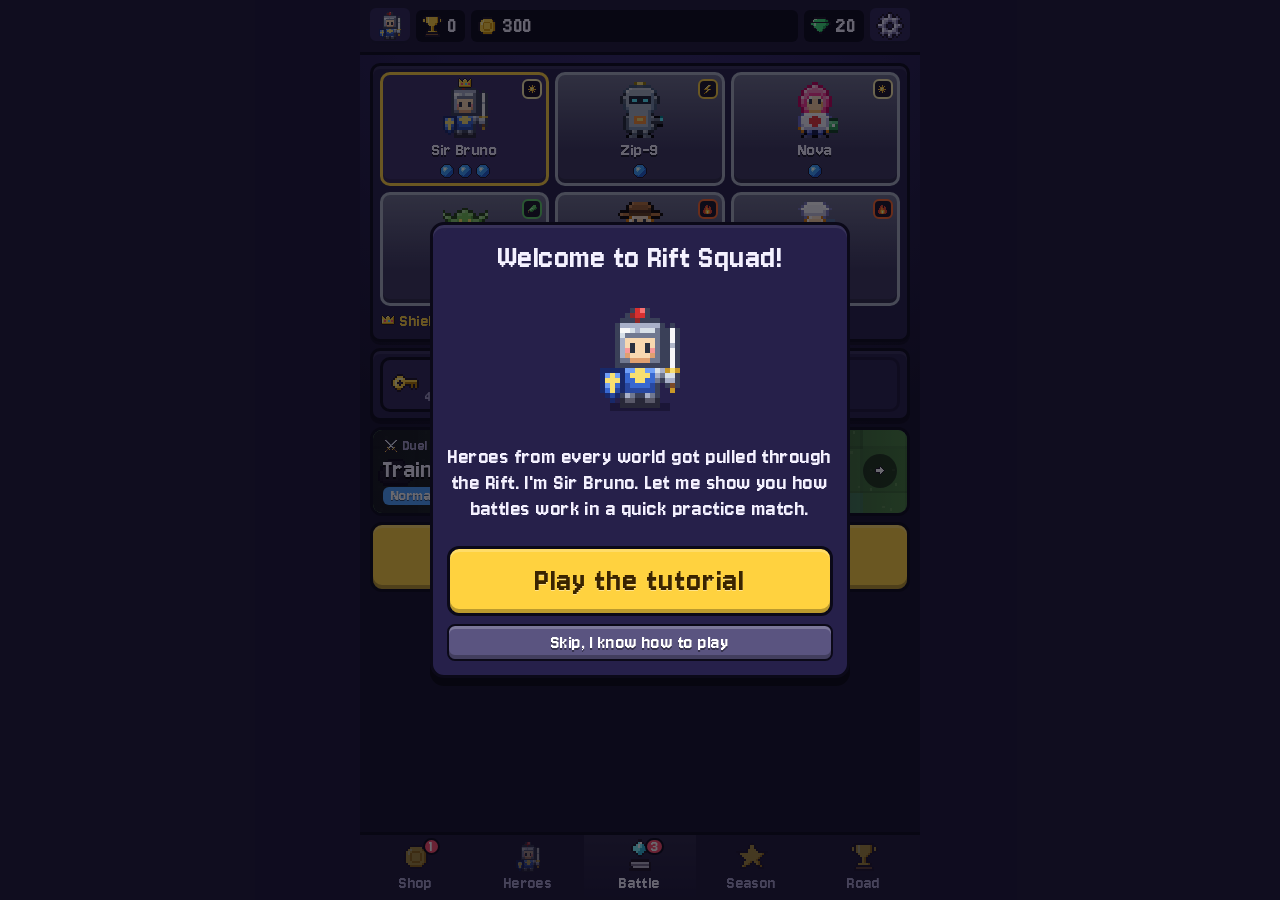
==== commit ae6a61dd: "Hero types and captain buttons Co-Authored-By: Claude Opus 5.5 <noreply@anthropic.com> Claude-Sessio" ====
--- a/index.html
+++ b/index.html
@@ -866,6 +866,25 @@
 
 .playrow { display: flex; flex-direction: column; gap: 10px; }
 @media (max-height: 740px) { .playrow { flex-direction: row; gap: 8px; align-items: stretch; } .playrow .battlebtn { flex: 1; min-width: 0; } }
+/* ---- types ---- */
+.tytag { position: absolute; top: 4px; right: 4px; z-index: 1; width: 20px; height: 20px; border-radius: 6px; background: #0b0716d8; border: 2px solid var(--c); display: flex; align-items: center; justify-content: center; line-height: 0; }
+.tytag img { width: 13px; height: 13px; }
+.tytag.sm { top: auto; bottom: -6px; right: -6px; width: 17px; height: 17px; border-radius: 5px; } .tytag.sm img { width: 11px; height: 11px; }
+.tytag.in { position: static; display: inline-flex; width: 17px; height: 17px; margin-right: 2px; } .tytag.in img { width: 11px; height: 11px; }
+.hcard.capcard .tytag { top: 4px; }
+.typechip { display: inline-flex; align-items: center; gap: 3px; background: #0b0716; border: 2px solid var(--c); color: var(--c); font: inherit; cursor: pointer; }
+.typechip.sel { box-shadow: 0 0 0 2px var(--c); } .typechip img { width: 15px; height: 15px; }
+.capline b { color: var(--gold); }
+/* ---- captain button (fight) ---- */
+#battle .bbtns2 .btn.cmdb { position: relative; background: #3a2a6a; overflow: hidden; color: #fff; }
+.cmdb > img { width: 26px; height: 26px; position: relative; z-index: 1; filter: grayscale(1) brightness(.75); }
+.cmdb small { position: relative; z-index: 1; }
+.cmdb .cring { position: absolute; inset: 0; background: conic-gradient(#ffd23f calc(var(--p, 0) * 360deg), transparent 0); opacity: .35; }
+.cmdb.ready { background: #ffd23f !important; color: #3a2400 !important; animation: cmdPulse .9s ease-in-out infinite; } .cmdb.ready > img { filter: none; } .cmdb.ready .cring { display: none; }
+.cmdb.used, .cmdb.down { background: #2a2440 !important; opacity: .6; } .cmdb.used .cring, .cmdb.down .cring { display: none; }
+.cmdb.idle { background: #4a3a7a !important; } .cmdb.idle > img { filter: none; opacity: .8; }
+@keyframes cmdPulse { 50% { box-shadow: 0 0 0 4px #ffd23f88, 0 0 18px #ffd23f, 0 4px 0 #0009; transform: translateY(-2px); } }
+.capline { white-space: nowrap; overflow: hidden; text-overflow: ellipsis; }
 </style>
 </head>
 <body>
@@ -899,7 +918,7 @@
 <div id="modal-root"></div>
 <div id="toast"></div>
 <script>
-const SPRITES_DATA = {"_common":{"k":"#1b1325","e":"#1b1325","w":"#ffffff","s":"#f2c29b","S":"#d1906b","l":"#e8eef5","y":"#ffd23f","n":"#8a5a32","N":"#4e2e1a"},"bruno":{"pal":{"m":"#c3ccd8","M":"#7f8aa0","b":"#3a6fd8","B":"#2a4fa0","r":"#e03c3c"},"rows":["......rrr.......",".....kkrkkk.....","....kmmmmmmk....","...kmmmmmmmmk...","...kMMMMMMMMk...","...kmsessesmk.l.","...kmsessesmk.l.","...kmssssssmk.l.","....kMssssMk..l.",".....kkkkkk...l.","....kbbbbbbk..l.","...kbbbyybbbk.l.","...kmbbbbbbmkyyy","....kBBBBBBk..n.","....kMMkkMMk....","....kkk..kkk...."]},"zip":{"pal":{"g":"#b8c2cc","G":"#7d8894","D":"#3d4550","c":"#4ff0ff","o":"#ff8a2a"},"rows":[".......y........",".......k........","...kkkkkkkkkk...","...kggggggggk...","...kgkkkkkkgk...","...kgkckkckgk...","...kgkkkkkkgk...","...kggggggggk...","...kgGgGGgGgk...",".....kkkkkk.....","....kggggggk....","...kggooooggkDDk","...kGggggggGkDk.","....kGGGGGGk....","....kgkkkkgk....","....kkk..kkk...."]},"nova":{"pal":{"p":"#ff7ab8","P":"#c94a88","W":"#c9d3e0","r":"#e5383b","b":"#4a5bd4","g":"#3ccf6e"},"rows":["................",".....kkkkkk.....","....kppppppk....","...kppppppppk...","...kppssssppk...","...kpsessespk...","...kpsessespk...","..kppssssssppk..","..kPPkkkkkkPPk..","...kPkwwwwkPk...","....kwwrrwwk..r.","...kwwrrrrwwkrrr","...kswwrrwwsk.g.","....kWWWWWWk..g.","....kbbkkbbk..g.","....kkk..kkk...."]},"marla":{"pal":{"h":"#2b2b3a","a":"#c0392b","b":"#3b3f6b"},"rows":["....kk....kk....","...khhkkkkhhk...","..khhhhwwhhhhk..","..kkhhhhhhhhkk..","...knnnnnnnnk...","...knsessksnk...","...knsesskknk...","...knssssssnk...","....kssssssk....",".....kkkkkk.....","....kaawwaak...l","...kaaawwaaak.l.","...ksaNNNNaskl..","....kbbbbbbkyy..","....kbbkkbbk....","....kNNkkNNk...."]},"gus":{"pal":{"g":"#6cc24a","G":"#4a9a32"},"rows":["................","................",".....kkkkkk.....","....kggggggk....",".k.kggggggggk.k.",".kgkggyggyggkgk.","..kkggeggeggkk..","...kggggggggk...","....kgwGGwgk....",".....kkkkkk.....","....knnnnnnk....","...knnNnnNnnk.l.","...kgnnnnnngk.l.","....kNNNNNNk..y.","....kggkkggk....","....kkk..kkk...."]},"rocco":{"pal":{"g":"#9a8f86","G":"#6b625b","o":"#ffb02e","m":"#5aa04a"},"rows":["................","....kkkkkkkk....","...kmmggggmmk...","..kgggggggggGk..","..kgGgggggggGk..","..kggookkooggk..","..kgggggggggGk..","..kGgkkkkkkgGk..","...kGGGGGGGGk...",".kkkggggggggkkk.","kggGkggggggkGggk","kgggkgGggGgkgggk","kGGGkggggggkGGGk",".kkkkGGGGGGkkkk.","....kGGkkGGk....","....kkkkkkkk...."]},"kit":{"pal":{"h":"#2d2a4a","H":"#1b1830","r":"#e03c3c"},"rows":["................",".....kkkkkk.....","....khhhhhhk....","...khhhhhhhhk...","...krrrrrrrrkrr.","...khsesseshkr..","...khsesseshk...","...khhhhhhhhk...","....kHHHHHHk....",".l...kkkkkk.....","..n.khhhhhhk....","...khhHhhHhhk...","...kshrrrrhsk.l.","....kHHHHHHk.lkl","....khhkkhhk..l.","....kkk..kkk...."]},"dusty":{"pal":{"v":"#c98a3a","r":"#d6453d","b":"#3f6fb5","D":"#4a4a58"},"rows":["................",".....kkkkkk.....","....knnnnnnk....","....knNNNNnk....",".knnnnnnnnnnnnk.","..kkkkkkkkkkkk..","...kssessessk...","...kssNNNNssk...","....kssssssk....","....krrrrrrk....","....kvwwwwvk....","...kvvwwwwvvk...","...ksvNNNNvskDD.","....kbbbbbbk.D..","....kbbkkbbk....","....kNNkkNNk...."]},"yuki":{"pal":{"W":"#cfe3f2","f":"#7cc8f2"},"rows":["................","....kkkkkkkk....","...kwwwwwwwwk...","..kwwwwwwwwwwk..","..kwwffffffwwk..","..kwwfeffefwwk..","..kwwfeffefwwk..","..kwwfkwwkfwwk..","..kwwwffffwwwk..",".kwwwwwwwwwwwwk.","kwwWwwwwwwwwWwwk","kwwWwwwwwwwwWwwk","kfffkwwwwwwkfffk",".kkkwwwwwwwwkkk.","...kwwwkkwwwk...","...kkkkkkkkkk..."]},"bao":{"pal":{"W":"#cdd6e2","p":"#ff9aa8","r":"#e03c3c","b":"#3b3f6b"},"rows":[".....kkkkkk.....","....kwwwwwwk....","...kwwwwwwwwk...","...kwwWwwWwwk...","....kWWWWWWk....","...kssssssssk...","...kssessessk...","...kssessessk...","...kspssssspk...","....kssNNssk....","....kwwwwwwk....","...kwwwrrwwwk...","...kswwwwwwsk.l.","....kwwwwwwk.ll.","....kbbkkbbk....","....kkk..kkk...."]},"volt":{"pal":{"Y":"#d9a400","c":"#4ff0ff","g":"#b8c2cc","G":"#7d8894","D":"#2e3440"},"rows":["................",".....kkkkkk.....","....kyyyyyyk....","...kyyyyyyyyk...","...kyYyyyyYyk...","...kykcccckyk...","...kykcwcckyk...","...kyykkkkyyk...","....kYyyyyYk....",".....kkkkkk.....","...kgkDDDDkgk...","..kggkDyyDkggk..","..kgGkDDDDkGgk..","...kkkDDDDkkk...","....kDDkkDDk....","....kkk..kkk...."]},"hex":{"pal":{"h":"#7b3fd1","H":"#4f2391","g":"#5bd97a","o":"#b8ff5c"},"rows":["........kk......",".......khk......","......khhk......",".....khhhhk.....","....khhhhhhk....","..kkkyyyyyykkk..",".khhhhhhhhhhhhk.","...kgsessesgk...","...kgssssssgk...","...kgkkkkkkgk...","....khhhhhhk.o..","...khhhyyhhhk.n.","...kshhhhhhsk.n.","....kHHHHHHk..n.","....kHHHHHHk..n.","....kkkkkkkk...."]},"ragnar":{"pal":{"m":"#a9b3c1","M":"#6f7a8c","o":"#e07b2a","O":"#b4561a","b":"#5a4632"},"rows":["................",".w....kkkk....w.",".ww..kmmmmk..ww.","..wwkmmmmmmkww..","...kmmmmmmmmk...","...kMMMMMMMMk...","...kosessesok...","...koooooooook..","....kooOOook....",".....kkookk..ll.","....knnnnnnk.lln","...knnnnnnnnk.n.","...ksbbbbbbsk.n.","....kNNNNNNk..n.","....kbbkkbbk....","....kNNkkNNk...."]},"luna":{"pal":{"W":"#c9d3e0","v":"#2b3a67","c":"#8fd3ff","o":"#ff8a2a"},"rows":["................",".....kkkkkk.....","....kwwwwwwk....","...kwwwwwwwwk...","...kwvvvvvvwk...","...kvcvvvvvvk...","...kvvcvvvvvk...","...kwvvvvvvwk...","....kwwwwwwk....",".....kkkkkk.....","..kWkwwwwwwkWk..","..kWkwoowwwkWk..","...kWwwwwwwWk...","....kwwwwwwk....","....kwwkkwwk....","....kWWkkWWk...."]},"mumbo":{"pal":{"w":"#e8dcc0","W":"#b8a888","g":"#7dff6b"},"rows":["................",".....kkkkkk.....","....kwWwwWwk....","...kwwwWWwwwk...","...kWwwwwwwWk...","...kwkgkkgkwk...","...kwwwwWwwwk...","...kWwwwwwwWk...","....kwwWWwwk....",".....kkkkkk.....","....kwWwwWwk....","...kwwwWwwwwk.w.","...kwwWwwWwwkw..","....kwwwwWwk....","....kwWkkwWk....","....kkk..kkk...."]},"vex":{"pal":{"h":"#22182e","p":"#e8e0f0","r":"#e0193a","R":"#b3123a","c":"#2a1f3d","b":"#3a2a50"},"rows":["................",".....kkkkkk.....","....khhhhhhk....","...khhhhhhhhk...","...khpppppphk...","...kpprpprppk...","..RkppppppppkR..",".RRkpppwwpppkRR.",".RRRkppppppkRRR.",".kRRRkkkkkkRRRk.","kccRkwwrrwwkRcck","kcccRkwwwwkRccck","kcccckwwwwkcccck",".kccckbbbbkccck.","..kcckbkkbkcck..","...kkkkkkkkkk..."]},"zorp":{"pal":{"o":"#ff6bd6","g":"#7ee05a","u":"#8e44ad","U":"#5e2a78","D":"#3d4550","c":"#4ff0ff"},"rows":["...o........o...","....k......k....",".....kkkkkk.....","...kkggggggkk...","..kggggggggggk..","..kgeeggggeegk..","..kgweeggweegk..","...kggggggggk...","....kggkkggk....",".....kkkkkk.....","....kuuuuuuk....","...kuuyuuyuuk...","...kguuuuuugkDc.","....kUUUUUUk....","....kggkkggk....","....kkk..kkk...."]},"ember":{"pal":{"o":"#ff8a2a","r":"#e8402a","R":"#9c1f1f","a":"#c0392b","A":"#7a1f1f","f":"#ffe066"},"rows":["......y...y.....",".....yoy.yoy....","....koooyooook..","...korroorrook..","...krrrrrrrrk...","...krsessesrk...","...krsessesrk...","...kRssssssRk...","....kRkkkkRk....",".....kkkkkk..f..","....kaaaaaak.fyf","...kaayaayaak.f.","...ksaaaaaask...","....kAAAAAAk....","....kAAAAAAk....","....kkkkkkkk...."]},"chrono":{"pal":{"b":"#3b5bdb","B":"#253a91","W":"#cdd6e2"},"rows":[".......kk.......","......kbbk......",".....kbbybk.....","....kbbbbbbk....","...kkyyyyyykk...","..kbbbbbbbbbbk..","...kssessessk...","...kwsssssswk...","...kwwwwwwwwk...","....kwwWWwwk....","....kbwwwwbk.y..","...kbbbwwbbbk.n.","...ksbbwwbbsk.y.","....kbbbybbk..n.","....kBBBBBBk..n.","....kkkkkkkk...."]},"rex":{"pal":{"g":"#4caf50","G":"#2e7d32","r":"#ff3b3b","m":"#b0bac6","M":"#6f7a8c"},"rows":["................","....kkkkkkkk....","...kggggggggk...","..kggGggggGggk..","..kgrkggggkrgk..","..kggggggggggk..","..kGlGlGlGlGlk..","..kGGGGGGGGGGk..","...kmmmmmmmmk...","..kmmkkkkkkmmk..",".kmmkmmyymmkmmk.",".kmmkMMMMMMkmmk.",".kMMkmmmmmmkMMk.","..kkkMMMMMMkkk..","...kmmmkkmmmk...","...kkkkkkkkkk..."]},"relic":{"pal":{"c":"#7ef9ff","C":"#2fb8d6","p":"#b9b4c8","P":"#6e6882"},"rows":["................",".......kk.......","......kcwk......",".....kcwcCk.....","....kccwcCCk....","....kcccCCCk....",".....kcCCCk.....","......kCCk......",".......kk.......","................","....kkkkkkkk....","...kppppppppk...","...kPPPPPPPPk...","....kpppppppk...","...kkkkkkkkkk...","................"]},"chest":{"pal":{"a":"#a0632e","A":"#6e3f1a","b":"#d9a066","B":"#8a5a32"},"rows":["................","................","...kkkkkkkkkk...","..kaaaaaaaaaak..",".kaAAAAAAAAAAak.",".kabbbbbbbbbbak.",".kkkkkkkkkkkkkk.",".kabbbkyykbbbak.",".kabbbkyykbbbak.",".kaAAAAkkAAAAak.",".kabbbbbbbbbbak.",".kaAAAAAAAAAAak.",".kkkkkkkkkkkkkk.","................","................","................"]},"coin":{"pal":{"y":"#ffd23f","Y":"#d99a00","h":"#fff3a8"},"rows":["................","................",".....kkkkkk.....","....kyyyyyyk....","...kyhyyyyyYk...","..kyhyYYYYyyYk..","..kyhYyyyyYyYk..","..kyyYyyyyYyYk..","..kyyYyyyyYyYk..","..kyyYyyyyYyYk..","..kyyyYYYYyyYk..","...kyyyyyyyYk...","....kYYYYYYk....",".....kkkkkk.....","................","................"]},"gem":{"pal":{"g":"#3ee87a","G":"#1fa856","h":"#c8ffd9"},"rows":["................","................","....kkkkkkkk....","...khhgggggGk...","..khgggggggGGk..",".kkkkkkkkkkkkkk.",".kgghgggggggGGk.","..kghggggggGGk..","...kggggggGGk...","....kgggggGk....",".....kgggGk.....","......kgGk......",".......kk.......","................","................","................"]},"trophy":{"pal":{"y":"#ffd23f","Y":"#d99a00","h":"#fff3a8","n":"#8a5a32"},"rows":["................","...kkkkkkkkkk...","..kkyhyyyyyYkk..",".kykyhyyyyyYkyk.",".kykyhyyyyyYkyk.","..kkyhyyyyyYkk..","....kyyyyyYk....",".....kyyyYk.....","......kyYk......","......kyYk......",".....kkyYkk.....","....kyyyyyYk....","....kkkkkkkk....","...knnnnnnnnk...","...kkkkkkkkkk...","................"]},"shard":{"pal":{"p":"#c08cff","P":"#7b3fd1","h":"#efe0ff"},"rows":["................",".......kk.......","......khpk......","......khpk......",".....khppPk.....",".....khppPk.....","....khpppPPk....","....khpppPPk....","....khpppPPk....",".....khppPk.....",".....khppPk.....","......khPk......","......khPk......",".......kk.......","................","................"]},"lock":{"pal":{"g":"#b8c2cc","G":"#7d8894","Y":"#d99a00"},"rows":["................","................",".....kkkkkk.....","....kggGGggk....","....kgk..kgk....","....kgk..kgk....","...kkkkkkkkkk...","...kyyyyyyyyk...","...kyyykkyyyk...","...kyyykkyyyk...","...kyyyykyyyk...","...kYYYYYYYYk...","...kkkkkkkkkk...","................","................","................"]},"rock":{"pal":{"a":"#8d8a9e","b":"#5e5b70","c":"#b8b5c8"},"rows":["................","................","................",".....kkkkkk.....","....kccaaaak....","...kcaaaaaaak...","..kcaaaaaaaabk..","..kcaaaaaaabbk..",".kcaaaaaaaabbbk.",".kaaaaaaaaabbbk.",".kaaaaaaaabbbbk.",".kbaaaaaabbbbbk.","..kbbbbbbbbbbk..","...kkkkkkkkkk...","................","................"]},"crate":{"pal":{"a":"#b07a3c","b":"#7a4f22","c":"#d6a060"},"rows":["................","................",".kkkkkkkkkkkkkk.",".kccccccccccccbk",".kcbbbbbbbbbbabk",".kcbcaaaaaaabbbk",".kcbacaaaaabcbbk",".kcbaacaaabaabk.",".kcbaaacabaaabk.",".kcbaaaabcaaabk.",".kcbaaabaacaabk.",".kcbaabaaaacabk.",".kcbbbbbbbbbbbk.",".kbbbbbbbbbbbbk.",".kkkkkkkkkkkkkk.","................"]},"crystal":{"pal":{"a":"#8fe3ff","b":"#3fa3d6","c":"#e6fbff"},"rows":["................","........k.......",".......kck......",".......kcak.....","...k...kcabk....","..kck..kcabk....","..kcak.kcabk.k..","..kcabkkcabkkck.","..kcabkcaaabkcak","..kcaabcaaabkcbk","..kcaabcaaabcabk","...kcabcaaabcabk","...kcabcaaabcbk.","....kkkkkkkkkkk.","................","................"]},"pillar":{"pal":{"a":"#d8cfb8","b":"#a89f88","c":"#f4eedc"},"rows":["................","..kkkkkkkkkkkk..","..kccccccccccbk.","..kbbbbbbbbbbbk.","...kcaaaaaabk...","...kcababaabk...","...kcababaabk...","...kcababaabk...","...kcababaabk...","...kcababaabk...","...kcababaabk...","...kcaaaaaabk...","..kccccccccccbk.","..kbbbbbbbbbbbk.","..kkkkkkkkkkkkk.","................"]},"star":{"pal":{"y":"#ffd23f","Y":"#d99a00"},"rows":["................",".......kk.......","......kyyk......","......kyyk......",".....kyyyyk.....","kkkkkkyyyyykkkkk",".kyyyyyyyyyyyYk.","..kyyyyyyyyyYk..","...kyyyyyyyYk...","....kyyyyyYk....","...kyyyYkyyYk...","...kyyYk.kyYk...","..kyYkk...kkYk..","..kkk......kkk..","................","................"]},"w_kingdom":{"pal":{"g":"#c9cfdc","G":"#7d869a","b":"#3a6fd8","k":"#3a2f5a","y":"#ffd23f"},"rows":["................","................",".......k........","......kyk.......","......kbbk......","...k.kkbkk.k....","..kgkgkgkgkgk...","..kgggggggggGk..","..kgggggggggGk..","..kggggkkgggGk..","..kggggkkgggGk..","..kGGGGkkGGGGk..","...kkkk..kkkk...","................","................","................"]},"w_machines":{"pal":{"o":"#ff8c1a","O":"#b35a00","h":"#ffc27a","k":"#3a2f5a"},"rows":["................","................","......kk.kk.....",".....kookook....","...kkooooook....","..kooookkooOk...","..koook..koOk...","...kook..koOk...","..koook..koOOk..","..kooookkooOk...","...kkooooOOk....",".....koOkOOk....","......kk.kk.....","................","................","................"]},"w_spooky":{"pal":{"w":"#ece9ff","W":"#a8a2c8","k":"#3a2f5a"},"rows":["................","................",".....kkkkk......","....kwwwwwk.....","...kwwwwwwwk....","..kwwkwwwkwWk...","..kwwkwwwkwWk...","..kwwwwwwwwWk...","..kwwwkkkwwWk...","..kwwwwwwwwWk...","..kwwwwwwwWWk...","..kwkwwkwwkWk...","...k.kk.kk.k....","................","................","................"]},"w_wild":{"pal":{"g":"#5fd068","G":"#2f8a3a","n":"#8a5a32"},"rows":["................","................","................","....k..k..k.....","...kgkkgkkgk....","...kgkkgkkgk....","....kkkkkkk.....","....kgggggk.....","...kgggggggk....","...kgggggggGk...","....kgggggGk....",".....kGGGkk.....","......kkk.......","................","................","................"]},"w_rogues":{"pal":{"k":"#2a2438","r":"#c0392b","w":"#ffffff"},"rows":["................","................","................","................","................","...kkkkkkkkkk...","...kkwkkkkwkk...","...kwwkkkkwwk...","...kkkkrrkkkk...","....kkkkkkkk....","................","................","................","................","................","................"]},"w_cosmic":{"pal":{"p":"#7b3fd1","h":"#c07bff","P":"#3f1f78","y":"#ffd23f"},"rows":["................","................","................","............k...","......kkkk.kyk..",".....kppppkkk...","...kkphhpppPk...","..kyyphppppPyk..","..kyyyyyyyyyyk..","...kyPpppPPyk...","....kpPPPPPk....",".....kPPPPk.....","......kkkk......","................","................","................"]},"i_crown":{"pal":{"y":"#ffd23f","Y":"#d99a00","h":"#fff3a8","r":"#ff4d6d","b":"#4cc9ff"},"rows":["................","................","................","..k....kk....k..",".kyk..khhk..kyk.",".kyykkhyyykkyYk.",".kyyykyyyykyyYk.",".khyyyyyyyyyyYk.",".khyrryybbyrrYk.",".khyrryybbyrrYk.",".khyyyyyyyyyyYk.",".kYYYYYYYYYYYYk.","..kkkkkkkkkkkk..","................","................","................"]},"i_heart":{"pal":{"r":"#ef3b4f","h":"#ff8a96","R":"#a3122a","w":"#ffffff"},"rows":["................","................","...kkk...kkk....","..khhRk.khhRk...",".khrwrRkhrrrRk..",".khrrrrhrrrrRk..",".khrrrrrrrrrRk..",".kRrrrrrrrrrRk..","..kRrrrrrrrRk...","...kRrrrrrRk....","....kRrrrRk.....",".....kRrRk......","......kRk.......",".......k........","................","................"]},"i_healer":{"pal":{"p":"#ff6fb5","h":"#ffb3d9","P":"#c2347c","w":"#ffffff"},"rows":["................","................","...kkk...kkk....","..khhPk.khhPk...",".khpwpPkhpppPk..",".khppppwppppPk..",".khpppwwwpppPk..",".kPppppwppppPk..","..kPpppppppPk...","...kPpppppPk....","....kPpppPk.....",".....kPpPk......","......kPk.......",".......k........","................","................"]},"i_swords":{"pal":{"l":"#f4f7fb","g":"#9aa6b8","y":"#ffd23f","n":"#8a5a32"},"rows":["................","..kk........kk..",".klgk......kglk.","..klgk....kglk..","...klgk..kglk...","....klgkkglk....",".....klgglk.....","......klgk......","....kkgllgkk....","...kyglkklgyk...","....kyk..kyk....","...knkykkyknk...","..knk.k..k.knk..",".kyk........kyk.","..k..........k..","................"]},"i_arm":{"pal":{"s":"#f2c29b","h":"#ffe0c4","S":"#c47f55"},"rows":[".........kkk....","........khhhk...",".......khsssSk..","......kShsssssk.",".......khsssssSk","......kShssssSk.",".......kSSSssSk.","....kkk.kksssSk.","...khhhk.ksssSk.","..khssshkksssSk.",".khssssshksssSk.","khssssssssssssSk","khsssssssssssSk.",".kSSSSSSSSSSSk..","..kkkkkkkkkkk...","................"]},"i_bow":{"pal":{"n":"#a8692e","N":"#6b3f17","l":"#e8eef5","a":"#d9a066","g":"#9aa6b8","r":"#ff4d6d"},"rows":["................",".......kk.......","......knnk......",".....klkknk.....","....klk..knk....","...klk...knNk...","..klkkkkkkknkk..",".krraaaaaaaaggk.","..klkkkkkkknkk..","...klk...knNk...","....klk..knk....",".....klkknk.....","......knnk......",".......kk.......","................","................"]},"i_hit":{"pal":{"o":"#ff8c1a","y":"#ffd23f","w":"#fff8d6"},"rows":["................",".......k........","...k..kok..k....","..kok.kok.kok...","...kokoookok....","....kooyook.....","..kkooyyyookk...",".koooyywyyoook..","..kkooyyyookk...","....kooyook.....","...kokoookok....","..kok.kok.kok...","...k..kok..k....",".......k........","................","................"]},"i_flame":{"pal":{"r":"#e8452a","o":"#ff8c1a","y":"#ffd23f","w":"#fff8d6"},"rows":["................","......k.........",".....krk........",".....krrk.k.....","....krrrkkrk....","....krorrkrrk...","...krroorrrrk...","...krrooorrrk...","..krrooyyoorrk..","..krroyyyyorrk..","..krroywwyorrk..","..krroywwyorrk..","...krroyyorrk...","....krrrrrrk....",".....kkkkkk.....","................"]},"i_cross":{"pal":{"g":"#3ccf5a","h":"#9cf2a8","G":"#1d8a35"},"rows":["................","................","......kkkk......",".....khhhGk.....",".....khggGk.....","...kkkhggGkkk...","..khhhgggghhGk..","..khggggggggGk..","..khggggggggGk..","..kGGGggggGGGk..","...kkkhggGkkk...",".....khggGk.....",".....kGGGGk.....","......kkkk......","................","................"]},"i_shield":{"pal":{"l":"#dfe6f0","L":"#8f9bb0","b":"#3a7bf0","B":"#2251a8","y":"#ffd23f"},"rows":["................","...kkkkkkkkkk...","..kllllllllllk..","..klbbbbbbbBLk..","..klbbbyybbBLk..","..klbbyyyybBLk..","..klbbbyybbBLk..","..klbbbyybbBLk..","...klbbbbbBLk...","...klbbbbbBLk...","....klbbbBLk....",".....klbBLk.....","......kLLk......",".......kk.......","................","................"]},"i_bolt":{"pal":{"y":"#ffd23f","h":"#fff3a8","Y":"#d99a00"},"rows":["................","................","........kkkk....",".......khhhYk...","......khyyYk....",".....khyyYk.....","....khyyYkkk....","...kYYYYyhhYk...","....kkkkhyYk....","......khyYk.....",".....khYYk......","....kYYkk.......","...kYkk.........","....k...........","................","................"]},"i_check":{"pal":{"g":"#3ccf5a","G":"#1d8a35"},"rows":["................","................","................","...........kk...","..........kgGk..",".........kgGk...","..kk....kgGk....",".kgGk..kgGk.....","..kgGkkgGk......","...kgGgGk.......","....kgGk........",".....kk.........","................","................","................","................"]},"i_gear":{"pal":{"g":"#b8b2d6","h":"#ece9ff","G":"#6f6898"},"rows":["................",".......kk.......","....k.khGk.k....","...kGkkhGkkGk...","..kGghhgghhgGk..","...khggGGggGk...","..kkhgGkkGgGkk..",".khhgGk..khghGk.",".kGGgGk..khgGGk.","..kkhgGkkhgGkk..","...khgghhggGk...","..kGgGGggGGgGk..","...kGkkhGkkGk...","....k.kGGk.k....",".......kk.......","................"]},"i_x":{"pal":{"w":"#ffffff","l":"#c9c3ee"},"rows":["................","................","................","....kk....kk....","...kwwk..kwlk...","...kwwwkkwwlk...","....kwwwwwlk....",".....kwwwlk.....",".....kwwwlk.....","....kwwwwwlk....","...kwwwkkwwlk...","...kwwk..kwlk...","....kk....kk....","................","................","................"]},"i_ff":{"pal":{"w":"#ffffff","l":"#c9c3ee"},"rows":["................","................","................","....k...k.......","...kwk.kwk......","...kwwkkwwk.....","...kwwwkwwwk....","...kwwwwwwwwk...","...kwwwlwwwlk...","...kwwlkwwlk....","...kwlkkwlk.....","....kk..kk......","................","................","................","................"]},"i_right":{"pal":{"w":"#ffffff"},"rows":["................","................","................","........k.......",".......kwk......","....kkkkwwk.....","...kwwwwwwwk....","...kwwwwwwwwk...","...kwwwwwwwk....","....kkkkwwk.....",".......kwk......","........k.......","................","................","................","................"]},"i_left":{"pal":{"w":"#ffffff"},"rows":["................","................","................",".......k........","......kwk.......",".....kwwkkkk....","....kwwwwwwwk...","...kwwwwwwwwk...","....kwwwwwwwk...",".....kwwkkkk....","......kwk.......",".......k........","................","................","................","................"]},"i_up":{"pal":{"w":"#ffffff"},"rows":["................","................","................",".......kk.......","......kwwk......",".....kwwwwk.....","....kwwwwwwk....","...kwwwwwwwwk...","....kkwwwwkk....",".....kwwwwk.....",".....kwwwwk.....","......kkkk......","................","................","................","................"]},"i_hand":{"pal":{"s":"#f2c29b","h":"#ffe0c4","S":"#c47f55"},"rows":["................",".....kk.........","....khSk........","....khSk........","....khSkkk......","....khshhSk.....","...kkhssssSk....","..kSkhssssSk....","..kShssssssSk...","...khssssssSk...","...kSssssssSk...","....khssssSk....","....kSSSSSSk....",".....kkkkkk.....","................","................"]},"i_globe":{"pal":{"b":"#3a7bf0","g":"#3ccf5a","w":"#cfe3ff"},"rows":["................","......kkkk......","....kkbbbbkk....","...kbbggbbwbk...","..kbgggggbbbbk..","..kbggggbbgbbk..",".kbbbgggbbggbbk.",".kbbbbggbbgggbk.",".kbbbbbgbbbggbk.",".kbbbbbbbbbgbbk.","..kbbbbggbbbbk..","..kbbbbgggbbbk..","...kbbbbggbbk...","....kkbbbbkk....","......kkkk......","................"]},"i_save":{"pal":{"d":"#3a4fb0","l":"#c9cfdc","L":"#5a6478","w":"#ffffff","g":"#9aa6b8"},"rows":["................","..kkkkkkkkkkk...",".kdddddddddddk..",".kddlllllLlddk..",".kddlllllLldddk.",".kddlllllLldddk.",".kddddddddddddk.",".kddwwwwwwwwddk.",".kddwggggggwddk.",".kddwwwwwwwwddk.",".kddwggggggwddk.",".kddwwwwwwwwddk.",".kddddddddddddk.","..kkkkkkkkkkkk..","................","................"]},"i_laser":{"pal":{"c":"#4ff0ff","w":"#ffffff","b":"#2a8fd8","g":"#9aa6b8","G":"#5a6478"},"rows":["................","......kkkk......",".....kcwwck.....",".....kcwwck.....",".....kcwwck.....",".....kcwwck.....","....kccwwcck....","....kccwwcck....","...kggcwwcggk...","..kgggbccbggGk..","..kggggggggGGk..","...kgggggggGk...","....kGGGGGGk....",".....kkkkkk.....","................","................"]},"i_bomb":{"pal":{"d":"#3a3550","D":"#221d33","h":"#7d77a0","n":"#c9a46a","y":"#ffd23f","o":"#ff8c1a","w":"#ffffff"},"rows":["................",".........k.k....","........kokyk...",".........kywk...","........knyok...",".....kkknkkk....","....kddddk......","...kdhhdddk.....","..kdhddddDdk....","..kdhdddddDk....","..kddddddDDk....","..kdddddDDDk....","...kddDDDDk.....","....kDDDDk......",".....kkkk.......","................"]},"i_dash":{"pal":{"p":"#b36bff","w":"#ffffff","l":"#d9c4ff"},"rows":["................","................","................","..kk.....kk.....",".kllk...kppk....","..kkkk.kppppk...","..klllkpppwppk..","..kkkkkppwwwppk.",".kllllkpppwppk..","..kkkk.kppppk...","..kllk..kppk....","...kk....kk.....","................","................","................","................"]},"i_boot":{"pal":{"r":"#ff4d6d","h":"#ff9aae","R":"#b3203f","w":"#ffffff","l":"#c9c3ee","y":"#ffd23f"},"rows":["................","................",".kk....kkkk.....","kwwk..khrrrk....","klwwk.khrrrk....",".klwwkkhrrrk....","..klwkkhrrrk....","...kk.khrrrkk...","......khrrrrrk..","......khrrrrrrk.","......krrrrrrRk.","......kRRRRRRRk.","......kyyyyyyyk.",".......kkkkkkk..","................","................"]},"i_taunt":{"pal":{"r":"#ff4f6b","R":"#a3122a","w":"#ffffff"},"rows":["................","......kkkk......",".....krrrrk.....","....krrwwrRk....","....krrwwrRk....","....krrwwrRk....","....krrwwrRk....","....krrwwrRk....",".....krRRRk.....","......kkkk......",".....krrrrk.....","....krrwwrRk....",".....krRRRk.....","......kkkk......","................","................"]},"i_cannon":{"pal":{"d":"#3a3550","D":"#221d33","h":"#7d77a0","n":"#8a5a32","N":"#5a3a1f","o":"#ff8c1a","y":"#ffd23f"},"rows":["................","................","............kk..",".....kkkkkkkoyk.","....kdddddddkok.","...kdhhhhhhddk..","..kddddddddDDk..","..kdddddddDDk...","...kDDnnnDkk....","....knNNNnk.....","...knNkkkNnk....","...knNkkkNnk....","....knNNNnk.....",".....kkkkk......","................","................"]},"i_hook":{"pal":{"l":"#dfe6f0","L":"#8f9bb0","n":"#c9a46a"},"rows":["................","................",".......kk.......","......knnk......","......knnk......","......knnk......","......kllk......","...k..kllk.k....","..klk.kllkklk...","..kllkkllkllk...","...klllllllk....","....kLLLLLk.....",".....kkkkk......","................","................","................"]},"i_rock":{"pal":{"g":"#9a8f86","h":"#c8bdb2","G":"#5e554e"},"rows":["................","................","................","......kkkk......",".....khhhGk.....","....khggggGk....","...khggggggGk...","..khggggggggGk..","..khggggggggGk..","..kGggggggggGk..","...kGggggggGk...","....kGGGGGGk....",".....kkkkkk.....","................","................","................"]},"i_stone":{"pal":{"g":"#9a8f86","h":"#c8bdb2","G":"#5e554e","k":"#1b1325"},"rows":["................","................","...kkkkkkkkkk...","..khhhhghhhhgk..","..khgggGhgggGk..","..kGGGGGGGGGGk..","..khhghhhhghhk..","..khgGhgggGhgk..","..kGGGGGGGGGGk..","..khhhhghhhhgk..","..khgggGhgggGk..","..kGGGGGGGGGGk..","...kkkkkkkkkk...","................","................","................"]},"i_quake":{"pal":{"g":"#9a8f86","G":"#5e554e","y":"#ffd23f","w":"#ffffff"},"rows":["................","................","..k..k...k..k...",".kykkwk.kykkyk..","..kykk.kkykyk...","...kykkwkk.k....","..kkkkkkkkkkk...",".kgggggkgggggk..",".kggggkkgggggk..",".kGGGGkGGGGGGk..",".kGGGkkGGGGGGk..",".kGGGGkGGGGGGk..","..kkkk.kkkkkk...","................","................","................"]},"i_wrap":{"pal":{"w":"#ece0c4","W":"#b8a88a","k":"#5a4a3a"},"rows":["................","................",".....kkkkkk.....","....kwwwwwwk....","...kwwWwwwWwk...","..kwWwwwWwwwWk..","..kwwwWwwwWwwk..","..kWwwwwWwwwWk..","..kwwWwwwwWwwk..","...kwwwWwwwwk...","....kwwwwwwk....",".....kkkkkkwk...","...........kwk..","............k...","................","................"]},"i_skull":{"pal":{"w":"#ece9ff","W":"#a8a2c8","k":"#3a2f5a"},"rows":["................","................",".....kkkkkk.....","....kwwwwwwk....","...kwwwwwwwwk...","..kwwwwwwwwwWk..","..kwkkwwwkkwWk..","..kwkkwwwkkwWk..","..kwwwwkwwwwWk..","...kwwwwwwwWk...","....kwkwkwWk....","....kwWwWwWk....",".....kkkkkk.....","................","................","................"]},"i_whirl":{"pal":{"s":"#e0c98a","S":"#a8904a","w":"#fff3d6"},"rows":["................","................",".....kkkkkk.....","....kssssssk....","...kskkkkkkSk...","..kskkwwwwkkSk..","..kskwkkkkskSk..","..kskwksskskSk..","..kskwkkskskSk..","..kskkwwkkskSk..","...kskkkkskkSk..","....kSSSSkkSk...",".....kkkk..k....","................","................","................"]},"i_teeth":{"pal":{"w":"#ffffff","W":"#c9c3ee","r":"#c0392b","R":"#7a1f1f"},"rows":["................","................","................","...kkkkkkkkkk...","..krrrrrrrrrrk..","..krwRwRwRwrRk..","..krkwkwkwkwRk..","..krkk.k.k.kRk..","..krkwkwkwkwRk..","..krWwRwRwRwRk..","..kRRRRRRRRRRk..","...kkkkkkkkkk...","................","................","................","................"]},"i_missile":{"pal":{"l":"#dfe6f0","L":"#8f9bb0","r":"#ff4d6d","o":"#ff8c1a","y":"#ffd23f"},"rows":["................","................","...........kk...","..........krrk..",".........klrrk..","........kllLk...","...k...kllLk....","..krk.kllLk.....","..krrkllLk......","...krllLk.......","...koLLk........","..koyok.........","..kyok..........","...kk...........","................","................"]},"i_clock":{"pal":{"w":"#fff3d6","W":"#d9c79a","b":"#3b5bdb","B":"#1f2f8a","k":"#1b1325"},"rows":["................","................",".....kkkkkk.....","....kbbbbbbk....","...kbwwwwwwBk...","..kbwwwkwwwwBk..","..kbwwwkwwwwBk..","..kbwwwkwwwwBk..","..kbwwwkkkwwBk..","..kbwwwwwwwwBk..","..kbWwwwwwwWBk..","...kbWWWWWWBk...","....kBBBBBBk....",".....kkkkkk.....","................","................"]},"i_mine":{"pal":{"d":"#3a3550","D":"#221d33","h":"#7d77a0","r":"#ff4f6b","c":"#4ff0ff"},"rows":["................","................",".......k........","....k.kck.k.....","...kckkdkkck....","....kdddddkk....","...kdhhddddDk...","..kcdhdrdddDck..","...kddddddDDk...","....kDDDDDkk....","...kckkDkkck....","....k.kck.k.....",".......k........","................","................","................"]},"i_drone":{"pal":{"l":"#dfe6f0","L":"#8f9bb0","g":"#5fd068","w":"#ffffff","d":"#3a3550"},"rows":["................","................","................","...kkk....kkk...","..kLLLk..kLLLk..","...kkdkkkkdkk...","....kdllllldk...","...klllllllLk...","...klgwwglLLk...","...klgwwglLLk...","....kLLLLLLk....",".....kgkkgk.....","......k..k......","................","................","................"]},"i_poison":{"pal":{"g":"#7dff6b","h":"#d4ffcc","G":"#2f9a2a"},"rows":["................","................",".......k........","......kGk.......",".....khgGk......",".....khgGk......","....khgggGk.....","...khgggggGk....","..khgggggggGk...","..khgggggggGk...","..kGgggggggGk...","...kGgggggGk....","....kGGGGGk.....",".....kkkkk......","................","................"]},"i_drop":{"pal":{"g":"#ff3b5c","h":"#ffb3c0","G":"#a3122a"},"rows":["................","................",".......k........","......kGk.......",".....khgGk......",".....khgGk......","....khgggGk.....","...khgggggGk....","..khgggggggGk...","..khgggggggGk...","..kGgggggggGk...","...kGgggggGk....","....kGGGGGk.....",".....kkkkk......","................","................"]},"i_target":{"pal":{"r":"#ff4f6b","w":"#ffffff"},"rows":["................","................",".......k........",".....kkrkk......","....krrrrrk.....","...krkkrkkrk....","...krk.k.krk....","..krrrkwkrrrk...","...krk.k.krk....","...krkkrkkrk....","....krrrrrk.....",".....kkrkk......",".......k........","................","................","................"]},"i_food":{"pal":{"w":"#fff3d6","W":"#d9c79a","n":"#c9a46a","N":"#8a5a32"},"rows":["................","................","................",".......kk.......","......kwwk......",".....kwwwwk.....","....kwwwwwwk....","...kwwwnwwwwk...","..kwwwnwwwwwWk..","..kwwwwwwwwWWk..","..kWWWWWWWWWWk..","...kNNNNNNNNk...","....kkkkkkkk....","................","................","................"]},"i_shuriken":{"pal":{"l":"#dfe6f0","L":"#8f9bb0","k":"#3a3550"},"rows":["................","................",".......k........","......klk.......","......kllk......","...kkkklLkkk....","..klllkkkLLLk...","...kLLkkkLLk....","..kLLLkkklllk...","...kkkLlkkkk....",".....kllk.......","......klk.......",".......k........","................","................","................"]},"i_smoke":{"pal":{"g":"#b8b2d6","h":"#ece9ff","G":"#6f6898"},"rows":["................","................","................",".....kkk........","....khhGk.k.....","...khgggGkGkk...","..khggggghghGk..","..khggggggggGk..",".khggggggggGk...",".kGgggggggggGk..","..kGgggGgggGk...","...kGGGkGGGk....","....kkk.kkk.....","................","................","................"]},"i_snow":{"pal":{"w":"#ffffff","c":"#8fe3ff"},"rows":["................","................",".......k........","....k.kwk.k.....","...kwkkwkkwk....","....kwkckwk.....","...kkkwcwkkk....","..kwcccwcccwk...","...kkkwcwkkk....","....kwkckwk.....","...kwkkwkkwk....","....k.kwk.k.....",".......k........","................","................","................"]},"i_snowball":{"pal":{"w":"#ffffff","c":"#bfe8ff","C":"#7cc8f2"},"rows":["................","................","................",".....kkkkk......","....kwwwwCk.....","...kwwwwwwCk....","..kwwwwwwwwCk...","..kwwwwwwwwCk...","..kwwwwwwwwCk...","..kCwwwwwwwCk...","...kCwwwwwCk....","....kCCCCCk.....",".....kkkkk......","................","................","................"]},"i_frog":{"pal":{"g":"#5fd068","h":"#a8f2b0","G":"#2f8a3a","w":"#ffffff","k":"#1b1325","r":"#ff6b6b"},"rows":["................","................","...kk....kk.....","..kwwk..kwwk....",".kwkkwkkwkkwk...",".kwwwwggwwwwk...",".kgggggggggggk..",".kghhgggggggGk..",".kgggrrrrrggGk..",".kggggggggggGk..","..kgGGGGGGGGk...",".kggkkggkkggk...","..kk..kk..kk....","................","................","................"]},"i_cauldron":{"pal":{"d":"#3a3550","D":"#221d33","h":"#7d77a0","g":"#7dff6b","G":"#2f9a2a"},"rows":["................","................",".....k..k.......","....kgkkgkk.....","...kkkgkkkgkk...","..kggGgGgGgggk..","..kddddddddddk..","...kdhddddddDk..","...kdhdddddDDk..","...kddddddDDDk..","....kDDDDDDDk...","....kDkkkkDk....",".....k....k.....","................","................","................"]},"i_meteor":{"pal":{"o":"#ff8c1a","y":"#ffd23f","g":"#9a8f86","G":"#5e554e","h":"#c8bdb2"},"rows":["................","................","...k............","..kykk..........","...koyk.k.......","...kkoykyk......","..kokkoyykk.....","...kokkogggk....","....kokghgggk...",".....kghgggGk...",".....kgggggGk...","......kgggGk....",".......kGGk.....","........kk......","................","................"]},"i_float":{"pal":{"p":"#c07bff","w":"#ffffff"},"rows":["................","................",".......kk.......","......kwwk......",".....kwppwk.....","....kwppppwk....","...kwppppppwk...","....kkkppkkk....","......kppk......","......kppk......",".....kwwwwk.....","....kwkkkkwk....",".....k....k.....","................","................","................"]},"i_hole":{"pal":{"p":"#7b3fd1","P":"#3f1f78","k":"#140c22","w":"#e6d0ff"},"rows":["................","................","......kkkkk.....",".....kwpppwk....","....kpPPPPpwk...","...kpPkkkkPpk...","..kwPkkkkkkPpk..","..kpPkkkkkkPwk..","..kpPkkkkkkPpk..","...kpPkkkkPpk...","....kwPPPPpk....",".....kpppwk.....","......kkkk......","................","................","................"]},"i_buff":{"pal":{"r":"#ff4f6b","R":"#a3122a","w":"#ffb3c0"},"rows":["................","................",".......k........","......krk.......",".....krwrk......","....krwrrrk.....","...krwrrrrRk....","..krrrrrrrRRk...","...kkkrrRkkk....",".....krrRk......",".....krrRk......",".....kRRRk......","......kkk.......","................","................","................"]},"i_bat":{"pal":{"d":"#5a3a7a","D":"#2f1f45","r":"#ff4f6b"},"rows":["................","................","................","..k..........k..",".kdk...kk...kdk.",".kddk.kddk.kddk.",".kdddkddddkdddk.",".kdddddrdrddddk.","..kddddddddddk..","...kdDdddddDk...","...kDkkddkkDk...","....k..kDk.k....","........k.......","................","................","................"]},"i_charm":{"pal":{"p":"#ff6fb5","h":"#ffb3d9","P":"#c2347c","y":"#ffd23f","n":"#c9a46a"},"rows":["................","................",".............k..","...kk..kk...kyk.","..kppkkppk.kyk..",".kphppppppknk...",".kphpppppPnk....",".kpppppppnk.....","..kppppPnk......","...kppnPk.......","....knPk........","...knkk.........","..kyk...........","...k............","................","................"]},"i_shrink":{"pal":{"p":"#c07bff","P":"#7b3fd1","w":"#ffffff"},"rows":["................","................","...kk......kk...","..kppk....kppk..","..kpppk..kpppk..","...kpppkkpppk...","....kppkkppk....",".....kkwwkk.....",".....kkwwkk.....","....kppkkppk....","...kpppkkpppk...","..kpppk..kpppk..","..kppk....kppk..","...kk......kk...","................","................"]},"i_clone":{"pal":{"g":"#7ee05a","G":"#3f8a2a","l":"#c9f5b8"},"rows":["................","................","....kkk.kkk.....","...kgggklllk....","..kgggglllllk...","..kgGgglGlllk...","..kgggglllllk...","...kggkkllkkk...","..kggggllllllk..","..kggggllllllk..","..kggkgllkkllk..","..kggkgllkkllk..","...kk.kkk..kk...","................","................","................"]},"i_ufo":{"pal":{"l":"#dfe6f0","L":"#8f9bb0","c":"#4ff0ff","g":"#7dff6b","y":"#fff3a8"},"rows":["................","................","................","......kkkk......",".....kcccck.....","...kkcccccckk...","..kllllllllllk..",".kllgllgllglllk.","..kLLLLLLLLLLk..","...kkykkkkykk...","...kyyykkyyyk...","..kyyyyyyyyyyk..","...kkkkkkkkkk...","................","................","................"]},"i_ring":{"pal":{"o":"#ff8c1a","y":"#ffd23f","r":"#e8452a"},"rows":["................","................",".....kkkkkk.....","....kyooooyk....","...kyokkkkoyk...","..kyok....koyk..","..kork....krok..","..kork....krok..","..kork....krok..","..kyok....koyk..","...kyokkkkoyk...","....kyooooyk....",".....kkkkkk.....","................","................","................"]},"i_firewall":{"pal":{"r":"#e8452a","o":"#ff8c1a","y":"#ffd23f"},"rows":["................","................","................","...k...k...k....","..krk.krk.krk...","..krrkkrrkkrrk..",".krorrrorrrork..",".kroyrroyrroyk..",".kryyrryyrryyk..",".kryyrryyrryyk..",".krrrrrrrrrrrk..","..kkkkkkkkkkk...","................","................","................","................"]},"i_key":{"pal":{"y":"#ffd23f","h":"#fff3a8","Y":"#b37a00","k":"#1b1325"},"rows":["................","................","................","....kkk.........","...kyyyk........","..kyhhhykkkkkk..",".kyhykyyyyyyyyk.",".kyhk.kyYYYYYYk.",".kyhykyykkkYkYk.","..kyyyyk..kYkYk.","...kYYk....k.k..","....kk..........","................","................","................","................"]},"i_htrophy":{"pal":{"b":"#7fb2ff","h":"#d6e6ff","B":"#3b5bdb","n":"#8a5a32"},"rows":["................","................","...kkkkkkkkkk...","..kbbbbbbbbbbk..","..kbhbbbbbbbBk..","...kbhbbbbbBk...","...kbhbbbbbBk...","....kbbbbBBk....",".....kbbBBk.....","......kbBk......",".....kbbBBk.....","....knnnnnnk....","....knnnnnnk....",".....kkkkkk.....","................","................"]},"i_tnear":{"pal":{"r":"#ff4f6b","R":"#a3122a","w":"#ffffff"},"rows":["................","................",".......kk.......",".....kkrrkk.....","....krrRRrrk....","...krRkkkkRrk...","...krkkwwkkrk...","..krRkwrrwkRrk..","..krRkwrrwkRrk..","...krkkwwkkrk...","...krRkkkkRrk...","....krrRRrrk....",".....kkrrkk.....",".......kk.......","................","................"]},"i_tback":{"pal":{"y":"#ffd23f","Y":"#d99a00","g":"#9a8f86","G":"#5e554e","r":"#ff4f6b","R":"#a3122a"},"rows":["................","................",".....kkkkk......","....kyyyyyk.....","...kykkkkkyk....","..kyk.....kyk...","..kyk....kyyyk..",".kyk..kk..kyk...",".kyk.kggk..kk...",".kykkggggkkrrk..",".kykkgGGgkrrrRk.","..k.kgGGgkrrrRk.","....kGGGGkkRRk..",".....kkkk..kk...","................","................"]},"i_tweak":{"pal":{"e":"#5a5470","E":"#3a3550","r":"#ef3b4f","R":"#a3122a","w":"#ffffff"},"rows":["................","................","...kkk...kkk....","..keeek.keeek...",".keeeeekeeeEEk..",".keeeeewEeeeEk..",".keeeeeEweeeEk..",".keeeewEeeeeEk..","..keeeeweeeEk...","...krrrrrrRk....","....krrrrRk.....",".....krrRk......","......kRk.......",".......k........","................","................"]},"i_tbig":{"pal":{"r":"#ef3b4f","h":"#ff8a96","R":"#a3122a","w":"#ffffff","y":"#ffd23f"},"rows":["................","................","...kkk...kkk....","..khhhk.khhhk...",".khhrrrkhrrrRk..",".khrrrrwrrrrRk..",".krrrrwwwrrrRk..",".krrrwwwwwrrRk..","..krrrrwrrrRk...","...krrrwrrRk....","....krrrrRk.....",".....krrRk......","......kRk.......",".......k........","................","................"]},"i_medal":{"pal":{"b":"#4fa3ff","B":"#3b5bdb","r":"#ff4f6b","R":"#a3122a","y":"#ffd23f","Y":"#d99a00","h":"#fff3a8"},"rows":["................","...kk......kk...","..kbBk....krRk..","...kbBk..krRk...","....kbBkkrRk....",".....kbBrRk.....",".....kyyyyk.....","....kyhhyyYk....","...kyhyyyyYYk...","...kyhyyyyYYk...","...kyyyyyYYYk...","....kyYYYYYk....",".....kYYYYk.....","......kkkk......","................","................"]},"i_note":{"pal":{"p":"#c07bff","P":"#7b3fd1"},"rows":["................","................",".......kkkkkk...","......kppppppk..","......kpPPPPpk..","......kpkkkkpk..","......kpk..kpk..","....kkkpk.kkpk..","...kpppk.kpppk..","..kpppPkkpppPk..","..kpppPkkpppPk..","...kPPk..kPPk...","....kk....kk....","................","................","................"]},"i_wild":{"pal":{"p":"#c07bff","P":"#7b3fd1","h":"#f0d8ff","w":"#ffffff","c":"#4ff0ff","y":"#ffd23f"},"rows":["................","................","..kk.kkkkkk.kk..",".kPpkppppppkpPk.",".kPpkphhwppkpPk.","..kPppphpppPPk..","...kppcyycppk...","....kpyccypPk...",".....kPppPPk....","......kPPkk.....",".....kpppPk.....","....kpppppPk....","....kPPPPPPk....",".....kkkkkk.....","................","................"]},"i_orb":{"pal":{"b":"#3aa0ff","h":"#9fe8ff","w":"#ffffff","B":"#1f5fd0"},"rows":["................",".....kkkkkk.....","....kbbbbbbk....","...kbbbbbbbbk...","..kbhhhhbbbbBk..",".kbbhwwhhbbbBBk.",".kbbhwwhbbbbbBk.",".kbbhhhbbbbbBBk.",".kbbbhbbbbbBBBk.",".kbbbbbbbbBBBBk.",".kbbbbbbbBBBBBk.","..kbbbbbBBBBBk..","...kBBbBBBBBk...","....kBBBBBBk....",".....kkkkkk.....","................"]},"i_orb0":{"pal":{"s":"#221c38","r":"#4a4272"},"rows":["................",".....kkkkkk.....","....krrrrrrk....","...krrrssrrrk...","..krrssssssrrk..",".krrssssssssrrk.",".krrssssssssrrk.",".krssssssssssrk.",".krssssssssssrk.",".krrssssssssrrk.",".krrssssssssrrk.","..krrssssssrrk..","...krrrssrrrk...","....krrrrrrk....",".....kkkkkk.....","................"]}};
+const SPRITES_DATA = {"_common":{"k":"#1b1325","e":"#1b1325","w":"#ffffff","s":"#f2c29b","S":"#d1906b","l":"#e8eef5","y":"#ffd23f","n":"#8a5a32","N":"#4e2e1a"},"bruno":{"pal":{"m":"#c3ccd8","M":"#7f8aa0","b":"#3a6fd8","B":"#2a4fa0","r":"#e03c3c"},"rows":["......rrr.......",".....kkrkkk.....","....kmmmmmmk....","...kmmmmmmmmk...","...kMMMMMMMMk...","...kmsessesmk.l.","...kmsessesmk.l.","...kmssssssmk.l.","....kMssssMk..l.",".....kkkkkk...l.","....kbbbbbbk..l.","...kbbbyybbbk.l.","...kmbbbbbbmkyyy","....kBBBBBBk..n.","....kMMkkMMk....","....kkk..kkk...."]},"zip":{"pal":{"g":"#b8c2cc","G":"#7d8894","D":"#3d4550","c":"#4ff0ff","o":"#ff8a2a"},"rows":[".......y........",".......k........","...kkkkkkkkkk...","...kggggggggk...","...kgkkkkkkgk...","...kgkckkckgk...","...kgkkkkkkgk...","...kggggggggk...","...kgGgGGgGgk...",".....kkkkkk.....","....kggggggk....","...kggooooggkDDk","...kGggggggGkDk.","....kGGGGGGk....","....kgkkkkgk....","....kkk..kkk...."]},"nova":{"pal":{"p":"#ff7ab8","P":"#c94a88","W":"#c9d3e0","r":"#e5383b","b":"#4a5bd4","g":"#3ccf6e"},"rows":["................",".....kkkkkk.....","....kppppppk....","...kppppppppk...","...kppssssppk...","...kpsessespk...","...kpsessespk...","..kppssssssppk..","..kPPkkkkkkPPk..","...kPkwwwwkPk...","....kwwrrwwk..r.","...kwwrrrrwwkrrr","...kswwrrwwsk.g.","....kWWWWWWk..g.","....kbbkkbbk..g.","....kkk..kkk...."]},"marla":{"pal":{"h":"#2b2b3a","a":"#c0392b","b":"#3b3f6b"},"rows":["....kk....kk....","...khhkkkkhhk...","..khhhhwwhhhhk..","..kkhhhhhhhhkk..","...knnnnnnnnk...","...knsessksnk...","...knsesskknk...","...knssssssnk...","....kssssssk....",".....kkkkkk.....","....kaawwaak...l","...kaaawwaaak.l.","...ksaNNNNaskl..","....kbbbbbbkyy..","....kbbkkbbk....","....kNNkkNNk...."]},"gus":{"pal":{"g":"#6cc24a","G":"#4a9a32"},"rows":["................","................",".....kkkkkk.....","....kggggggk....",".k.kggggggggk.k.",".kgkggyggyggkgk.","..kkggeggeggkk..","...kggggggggk...","....kgwGGwgk....",".....kkkkkk.....","....knnnnnnk....","...knnNnnNnnk.l.","...kgnnnnnngk.l.","....kNNNNNNk..y.","....kggkkggk....","....kkk..kkk...."]},"rocco":{"pal":{"g":"#9a8f86","G":"#6b625b","o":"#ffb02e","m":"#5aa04a"},"rows":["................","....kkkkkkkk....","...kmmggggmmk...","..kgggggggggGk..","..kgGgggggggGk..","..kggookkooggk..","..kgggggggggGk..","..kGgkkkkkkgGk..","...kGGGGGGGGk...",".kkkggggggggkkk.","kggGkggggggkGggk","kgggkgGggGgkgggk","kGGGkggggggkGGGk",".kkkkGGGGGGkkkk.","....kGGkkGGk....","....kkkkkkkk...."]},"kit":{"pal":{"h":"#2d2a4a","H":"#1b1830","r":"#e03c3c"},"rows":["................",".....kkkkkk.....","....khhhhhhk....","...khhhhhhhhk...","...krrrrrrrrkrr.","...khsesseshkr..","...khsesseshk...","...khhhhhhhhk...","....kHHHHHHk....",".l...kkkkkk.....","..n.khhhhhhk....","...khhHhhHhhk...","...kshrrrrhsk.l.","....kHHHHHHk.lkl","....khhkkhhk..l.","....kkk..kkk...."]},"dusty":{"pal":{"v":"#c98a3a","r":"#d6453d","b":"#3f6fb5","D":"#4a4a58"},"rows":["................",".....kkkkkk.....","....knnnnnnk....","....knNNNNnk....",".knnnnnnnnnnnnk.","..kkkkkkkkkkkk..","...kssessessk...","...kssNNNNssk...","....kssssssk....","....krrrrrrk....","....kvwwwwvk....","...kvvwwwwvvk...","...ksvNNNNvskDD.","....kbbbbbbk.D..","....kbbkkbbk....","....kNNkkNNk...."]},"yuki":{"pal":{"W":"#cfe3f2","f":"#7cc8f2"},"rows":["................","....kkkkkkkk....","...kwwwwwwwwk...","..kwwwwwwwwwwk..","..kwwffffffwwk..","..kwwfeffefwwk..","..kwwfeffefwwk..","..kwwfkwwkfwwk..","..kwwwffffwwwk..",".kwwwwwwwwwwwwk.","kwwWwwwwwwwwWwwk","kwwWwwwwwwwwWwwk","kfffkwwwwwwkfffk",".kkkwwwwwwwwkkk.","...kwwwkkwwwk...","...kkkkkkkkkk..."]},"bao":{"pal":{"W":"#cdd6e2","p":"#ff9aa8","r":"#e03c3c","b":"#3b3f6b"},"rows":[".....kkkkkk.....","....kwwwwwwk....","...kwwwwwwwwk...","...kwwWwwWwwk...","....kWWWWWWk....","...kssssssssk...","...kssessessk...","...kssessessk...","...kspssssspk...","....kssNNssk....","....kwwwwwwk....","...kwwwrrwwwk...","...kswwwwwwsk.l.","....kwwwwwwk.ll.","....kbbkkbbk....","....kkk..kkk...."]},"volt":{"pal":{"Y":"#d9a400","c":"#4ff0ff","g":"#b8c2cc","G":"#7d8894","D":"#2e3440"},"rows":["................",".....kkkkkk.....","....kyyyyyyk....","...kyyyyyyyyk...","...kyYyyyyYyk...","...kykcccckyk...","...kykcwcckyk...","...kyykkkkyyk...","....kYyyyyYk....",".....kkkkkk.....","...kgkDDDDkgk...","..kggkDyyDkggk..","..kgGkDDDDkGgk..","...kkkDDDDkkk...","....kDDkkDDk....","....kkk..kkk...."]},"hex":{"pal":{"h":"#7b3fd1","H":"#4f2391","g":"#5bd97a","o":"#b8ff5c"},"rows":["........kk......",".......khk......","......khhk......",".....khhhhk.....","....khhhhhhk....","..kkkyyyyyykkk..",".khhhhhhhhhhhhk.","...kgsessesgk...","...kgssssssgk...","...kgkkkkkkgk...","....khhhhhhk.o..","...khhhyyhhhk.n.","...kshhhhhhsk.n.","....kHHHHHHk..n.","....kHHHHHHk..n.","....kkkkkkkk...."]},"ragnar":{"pal":{"m":"#a9b3c1","M":"#6f7a8c","o":"#e07b2a","O":"#b4561a","b":"#5a4632"},"rows":["................",".w....kkkk....w.",".ww..kmmmmk..ww.","..wwkmmmmmmkww..","...kmmmmmmmmk...","...kMMMMMMMMk...","...kosessesok...","...koooooooook..","....kooOOook....",".....kkookk..ll.","....knnnnnnk.lln","...knnnnnnnnk.n.","...ksbbbbbbsk.n.","....kNNNNNNk..n.","....kbbkkbbk....","....kNNkkNNk...."]},"luna":{"pal":{"W":"#c9d3e0","v":"#2b3a67","c":"#8fd3ff","o":"#ff8a2a"},"rows":["................",".....kkkkkk.....","....kwwwwwwk....","...kwwwwwwwwk...","...kwvvvvvvwk...","...kvcvvvvvvk...","...kvvcvvvvvk...","...kwvvvvvvwk...","....kwwwwwwk....",".....kkkkkk.....","..kWkwwwwwwkWk..","..kWkwoowwwkWk..","...kWwwwwwwWk...","....kwwwwwwk....","....kwwkkwwk....","....kWWkkWWk...."]},"mumbo":{"pal":{"w":"#e8dcc0","W":"#b8a888","g":"#7dff6b"},"rows":["................",".....kkkkkk.....","....kwWwwWwk....","...kwwwWWwwwk...","...kWwwwwwwWk...","...kwkgkkgkwk...","...kwwwwWwwwk...","...kWwwwwwwWk...","....kwwWWwwk....",".....kkkkkk.....","....kwWwwWwk....","...kwwwWwwwwk.w.","...kwwWwwWwwkw..","....kwwwwWwk....","....kwWkkwWk....","....kkk..kkk...."]},"vex":{"pal":{"h":"#22182e","p":"#e8e0f0","r":"#e0193a","R":"#b3123a","c":"#2a1f3d","b":"#3a2a50"},"rows":["................",".....kkkkkk.....","....khhhhhhk....","...khhhhhhhhk...","...khpppppphk...","...kpprpprppk...","..RkppppppppkR..",".RRkpppwwpppkRR.",".RRRkppppppkRRR.",".kRRRkkkkkkRRRk.","kccRkwwrrwwkRcck","kcccRkwwwwkRccck","kcccckwwwwkcccck",".kccckbbbbkccck.","..kcckbkkbkcck..","...kkkkkkkkkk..."]},"zorp":{"pal":{"o":"#ff6bd6","g":"#7ee05a","u":"#8e44ad","U":"#5e2a78","D":"#3d4550","c":"#4ff0ff"},"rows":["...o........o...","....k......k....",".....kkkkkk.....","...kkggggggkk...","..kggggggggggk..","..kgeeggggeegk..","..kgweeggweegk..","...kggggggggk...","....kggkkggk....",".....kkkkkk.....","....kuuuuuuk....","...kuuyuuyuuk...","...kguuuuuugkDc.","....kUUUUUUk....","....kggkkggk....","....kkk..kkk...."]},"ember":{"pal":{"o":"#ff8a2a","r":"#e8402a","R":"#9c1f1f","a":"#c0392b","A":"#7a1f1f","f":"#ffe066"},"rows":["......y...y.....",".....yoy.yoy....","....koooyooook..","...korroorrook..","...krrrrrrrrk...","...krsessesrk...","...krsessesrk...","...kRssssssRk...","....kRkkkkRk....",".....kkkkkk..f..","....kaaaaaak.fyf","...kaayaayaak.f.","...ksaaaaaask...","....kAAAAAAk....","....kAAAAAAk....","....kkkkkkkk...."]},"chrono":{"pal":{"b":"#3b5bdb","B":"#253a91","W":"#cdd6e2"},"rows":[".......kk.......","......kbbk......",".....kbbybk.....","....kbbbbbbk....","...kkyyyyyykk...","..kbbbbbbbbbbk..","...kssessessk...","...kwsssssswk...","...kwwwwwwwwk...","....kwwWWwwk....","....kbwwwwbk.y..","...kbbbwwbbbk.n.","...ksbbwwbbsk.y.","....kbbbybbk..n.","....kBBBBBBk..n.","....kkkkkkkk...."]},"rex":{"pal":{"g":"#4caf50","G":"#2e7d32","r":"#ff3b3b","m":"#b0bac6","M":"#6f7a8c"},"rows":["................","....kkkkkkkk....","...kggggggggk...","..kggGggggGggk..","..kgrkggggkrgk..","..kggggggggggk..","..kGlGlGlGlGlk..","..kGGGGGGGGGGk..","...kmmmmmmmmk...","..kmmkkkkkkmmk..",".kmmkmmyymmkmmk.",".kmmkMMMMMMkmmk.",".kMMkmmmmmmkMMk.","..kkkMMMMMMkkk..","...kmmmkkmmmk...","...kkkkkkkkkk..."]},"relic":{"pal":{"c":"#7ef9ff","C":"#2fb8d6","p":"#b9b4c8","P":"#6e6882"},"rows":["................",".......kk.......","......kcwk......",".....kcwcCk.....","....kccwcCCk....","....kcccCCCk....",".....kcCCCk.....","......kCCk......",".......kk.......","................","....kkkkkkkk....","...kppppppppk...","...kPPPPPPPPk...","....kpppppppk...","...kkkkkkkkkk...","................"]},"chest":{"pal":{"a":"#a0632e","A":"#6e3f1a","b":"#d9a066","B":"#8a5a32"},"rows":["................","................","...kkkkkkkkkk...","..kaaaaaaaaaak..",".kaAAAAAAAAAAak.",".kabbbbbbbbbbak.",".kkkkkkkkkkkkkk.",".kabbbkyykbbbak.",".kabbbkyykbbbak.",".kaAAAAkkAAAAak.",".kabbbbbbbbbbak.",".kaAAAAAAAAAAak.",".kkkkkkkkkkkkkk.","................","................","................"]},"coin":{"pal":{"y":"#ffd23f","Y":"#d99a00","h":"#fff3a8"},"rows":["................","................",".....kkkkkk.....","....kyyyyyyk....","...kyhyyyyyYk...","..kyhyYYYYyyYk..","..kyhYyyyyYyYk..","..kyyYyyyyYyYk..","..kyyYyyyyYyYk..","..kyyYyyyyYyYk..","..kyyyYYYYyyYk..","...kyyyyyyyYk...","....kYYYYYYk....",".....kkkkkk.....","................","................"]},"gem":{"pal":{"g":"#3ee87a","G":"#1fa856","h":"#c8ffd9"},"rows":["................","................","....kkkkkkkk....","...khhgggggGk...","..khgggggggGGk..",".kkkkkkkkkkkkkk.",".kgghgggggggGGk.","..kghggggggGGk..","...kggggggGGk...","....kgggggGk....",".....kgggGk.....","......kgGk......",".......kk.......","................","................","................"]},"trophy":{"pal":{"y":"#ffd23f","Y":"#d99a00","h":"#fff3a8","n":"#8a5a32"},"rows":["................","...kkkkkkkkkk...","..kkyhyyyyyYkk..",".kykyhyyyyyYkyk.",".kykyhyyyyyYkyk.","..kkyhyyyyyYkk..","....kyyyyyYk....",".....kyyyYk.....","......kyYk......","......kyYk......",".....kkyYkk.....","....kyyyyyYk....","....kkkkkkkk....","...knnnnnnnnk...","...kkkkkkkkkk...","................"]},"shard":{"pal":{"p":"#c08cff","P":"#7b3fd1","h":"#efe0ff"},"rows":["................",".......kk.......","......khpk......","......khpk......",".....khppPk.....",".....khppPk.....","....khpppPPk....","....khpppPPk....","....khpppPPk....",".....khppPk.....",".....khppPk.....","......khPk......","......khPk......",".......kk.......","................","................"]},"lock":{"pal":{"g":"#b8c2cc","G":"#7d8894","Y":"#d99a00"},"rows":["................","................",".....kkkkkk.....","....kggGGggk....","....kgk..kgk....","....kgk..kgk....","...kkkkkkkkkk...","...kyyyyyyyyk...","...kyyykkyyyk...","...kyyykkyyyk...","...kyyyykyyyk...","...kYYYYYYYYk...","...kkkkkkkkkk...","................","................","................"]},"rock":{"pal":{"a":"#8d8a9e","b":"#5e5b70","c":"#b8b5c8"},"rows":["................","................","................",".....kkkkkk.....","....kccaaaak....","...kcaaaaaaak...","..kcaaaaaaaabk..","..kcaaaaaaabbk..",".kcaaaaaaaabbbk.",".kaaaaaaaaabbbk.",".kaaaaaaaabbbbk.",".kbaaaaaabbbbbk.","..kbbbbbbbbbbk..","...kkkkkkkkkk...","................","................"]},"crate":{"pal":{"a":"#b07a3c","b":"#7a4f22","c":"#d6a060"},"rows":["................","................",".kkkkkkkkkkkkkk.",".kccccccccccccbk",".kcbbbbbbbbbbabk",".kcbcaaaaaaabbbk",".kcbacaaaaabcbbk",".kcbaacaaabaabk.",".kcbaaacabaaabk.",".kcbaaaabcaaabk.",".kcbaaabaacaabk.",".kcbaabaaaacabk.",".kcbbbbbbbbbbbk.",".kbbbbbbbbbbbbk.",".kkkkkkkkkkkkkk.","................"]},"crystal":{"pal":{"a":"#8fe3ff","b":"#3fa3d6","c":"#e6fbff"},"rows":["................","........k.......",".......kck......",".......kcak.....","...k...kcabk....","..kck..kcabk....","..kcak.kcabk.k..","..kcabkkcabkkck.","..kcabkcaaabkcak","..kcaabcaaabkcbk","..kcaabcaaabcabk","...kcabcaaabcabk","...kcabcaaabcbk.","....kkkkkkkkkkk.","................","................"]},"pillar":{"pal":{"a":"#d8cfb8","b":"#a89f88","c":"#f4eedc"},"rows":["................","..kkkkkkkkkkkk..","..kccccccccccbk.","..kbbbbbbbbbbbk.","...kcaaaaaabk...","...kcababaabk...","...kcababaabk...","...kcababaabk...","...kcababaabk...","...kcababaabk...","...kcababaabk...","...kcaaaaaabk...","..kccccccccccbk.","..kbbbbbbbbbbbk.","..kkkkkkkkkkkkk.","................"]},"star":{"pal":{"y":"#ffd23f","Y":"#d99a00"},"rows":["................",".......kk.......","......kyyk......","......kyyk......",".....kyyyyk.....","kkkkkkyyyyykkkkk",".kyyyyyyyyyyyYk.","..kyyyyyyyyyYk..","...kyyyyyyyYk...","....kyyyyyYk....","...kyyyYkyyYk...","...kyyYk.kyYk...","..kyYkk...kkYk..","..kkk......kkk..","................","................"]},"w_kingdom":{"pal":{"g":"#c9cfdc","G":"#7d869a","b":"#3a6fd8","k":"#3a2f5a","y":"#ffd23f"},"rows":["................","................",".......k........","......kyk.......","......kbbk......","...k.kkbkk.k....","..kgkgkgkgkgk...","..kgggggggggGk..","..kgggggggggGk..","..kggggkkgggGk..","..kggggkkgggGk..","..kGGGGkkGGGGk..","...kkkk..kkkk...","................","................","................"]},"w_machines":{"pal":{"o":"#ff8c1a","O":"#b35a00","h":"#ffc27a","k":"#3a2f5a"},"rows":["................","................","......kk.kk.....",".....kookook....","...kkooooook....","..kooookkooOk...","..koook..koOk...","...kook..koOk...","..koook..koOOk..","..kooookkooOk...","...kkooooOOk....",".....koOkOOk....","......kk.kk.....","................","................","................"]},"w_spooky":{"pal":{"w":"#ece9ff","W":"#a8a2c8","k":"#3a2f5a"},"rows":["................","................",".....kkkkk......","....kwwwwwk.....","...kwwwwwwwk....","..kwwkwwwkwWk...","..kwwkwwwkwWk...","..kwwwwwwwwWk...","..kwwwkkkwwWk...","..kwwwwwwwwWk...","..kwwwwwwwWWk...","..kwkwwkwwkWk...","...k.kk.kk.k....","................","................","................"]},"w_wild":{"pal":{"g":"#5fd068","G":"#2f8a3a","n":"#8a5a32"},"rows":["................","................","................","....k..k..k.....","...kgkkgkkgk....","...kgkkgkkgk....","....kkkkkkk.....","....kgggggk.....","...kgggggggk....","...kgggggggGk...","....kgggggGk....",".....kGGGkk.....","......kkk.......","................","................","................"]},"w_rogues":{"pal":{"k":"#2a2438","r":"#c0392b","w":"#ffffff"},"rows":["................","................","................","................","................","...kkkkkkkkkk...","...kkwkkkkwkk...","...kwwkkkkwwk...","...kkkkrrkkkk...","....kkkkkkkk....","................","................","................","................","................","................"]},"w_cosmic":{"pal":{"p":"#7b3fd1","h":"#c07bff","P":"#3f1f78","y":"#ffd23f"},"rows":["................","................","................","............k...","......kkkk.kyk..",".....kppppkkk...","...kkphhpppPk...","..kyyphppppPyk..","..kyyyyyyyyyyk..","...kyPpppPPyk...","....kpPPPPPk....",".....kPPPPk.....","......kkkk......","................","................","................"]},"i_crown":{"pal":{"y":"#ffd23f","Y":"#d99a00","h":"#fff3a8","r":"#ff4d6d","b":"#4cc9ff"},"rows":["................","................","................","..k....kk....k..",".kyk..khhk..kyk.",".kyykkhyyykkyYk.",".kyyykyyyykyyYk.",".khyyyyyyyyyyYk.",".khyrryybbyrrYk.",".khyrryybbyrrYk.",".khyyyyyyyyyyYk.",".kYYYYYYYYYYYYk.","..kkkkkkkkkkkk..","................","................","................"]},"i_heart":{"pal":{"r":"#ef3b4f","h":"#ff8a96","R":"#a3122a","w":"#ffffff"},"rows":["................","................","...kkk...kkk....","..khhRk.khhRk...",".khrwrRkhrrrRk..",".khrrrrhrrrrRk..",".khrrrrrrrrrRk..",".kRrrrrrrrrrRk..","..kRrrrrrrrRk...","...kRrrrrrRk....","....kRrrrRk.....",".....kRrRk......","......kRk.......",".......k........","................","................"]},"i_healer":{"pal":{"p":"#ff6fb5","h":"#ffb3d9","P":"#c2347c","w":"#ffffff"},"rows":["................","................","...kkk...kkk....","..khhPk.khhPk...",".khpwpPkhpppPk..",".khppppwppppPk..",".khpppwwwpppPk..",".kPppppwppppPk..","..kPpppppppPk...","...kPpppppPk....","....kPpppPk.....",".....kPpPk......","......kPk.......",".......k........","................","................"]},"i_swords":{"pal":{"l":"#f4f7fb","g":"#9aa6b8","y":"#ffd23f","n":"#8a5a32"},"rows":["................","..kk........kk..",".klgk......kglk.","..klgk....kglk..","...klgk..kglk...","....klgkkglk....",".....klgglk.....","......klgk......","....kkgllgkk....","...kyglkklgyk...","....kyk..kyk....","...knkykkyknk...","..knk.k..k.knk..",".kyk........kyk.","..k..........k..","................"]},"i_arm":{"pal":{"s":"#f2c29b","h":"#ffe0c4","S":"#c47f55"},"rows":[".........kkk....","........khhhk...",".......khsssSk..","......kShsssssk.",".......khsssssSk","......kShssssSk.",".......kSSSssSk.","....kkk.kksssSk.","...khhhk.ksssSk.","..khssshkksssSk.",".khssssshksssSk.","khssssssssssssSk","khsssssssssssSk.",".kSSSSSSSSSSSk..","..kkkkkkkkkkk...","................"]},"i_bow":{"pal":{"n":"#a8692e","N":"#6b3f17","l":"#e8eef5","a":"#d9a066","g":"#9aa6b8","r":"#ff4d6d"},"rows":["................",".......kk.......","......knnk......",".....klkknk.....","....klk..knk....","...klk...knNk...","..klkkkkkkknkk..",".krraaaaaaaaggk.","..klkkkkkkknkk..","...klk...knNk...","....klk..knk....",".....klkknk.....","......knnk......",".......kk.......","................","................"]},"i_hit":{"pal":{"o":"#ff8c1a","y":"#ffd23f","w":"#fff8d6"},"rows":["................",".......k........","...k..kok..k....","..kok.kok.kok...","...kokoookok....","....kooyook.....","..kkooyyyookk...",".koooyywyyoook..","..kkooyyyookk...","....kooyook.....","...kokoookok....","..kok.kok.kok...","...k..kok..k....",".......k........","................","................"]},"i_flame":{"pal":{"r":"#e8452a","o":"#ff8c1a","y":"#ffd23f","w":"#fff8d6"},"rows":["................","......k.........",".....krk........",".....krrk.k.....","....krrrkkrk....","....krorrkrrk...","...krroorrrrk...","...krrooorrrk...","..krrooyyoorrk..","..krroyyyyorrk..","..krroywwyorrk..","..krroywwyorrk..","...krroyyorrk...","....krrrrrrk....",".....kkkkkk.....","................"]},"i_cross":{"pal":{"g":"#3ccf5a","h":"#9cf2a8","G":"#1d8a35"},"rows":["................","................","......kkkk......",".....khhhGk.....",".....khggGk.....","...kkkhggGkkk...","..khhhgggghhGk..","..khggggggggGk..","..khggggggggGk..","..kGGGggggGGGk..","...kkkhggGkkk...",".....khggGk.....",".....kGGGGk.....","......kkkk......","................","................"]},"i_shield":{"pal":{"l":"#dfe6f0","L":"#8f9bb0","b":"#3a7bf0","B":"#2251a8","y":"#ffd23f"},"rows":["................","...kkkkkkkkkk...","..kllllllllllk..","..klbbbbbbbBLk..","..klbbbyybbBLk..","..klbbyyyybBLk..","..klbbbyybbBLk..","..klbbbyybbBLk..","...klbbbbbBLk...","...klbbbbbBLk...","....klbbbBLk....",".....klbBLk.....","......kLLk......",".......kk.......","................","................"]},"i_bolt":{"pal":{"y":"#ffd23f","h":"#fff3a8","Y":"#d99a00"},"rows":["................","................","........kkkk....",".......khhhYk...","......khyyYk....",".....khyyYk.....","....khyyYkkk....","...kYYYYyhhYk...","....kkkkhyYk....","......khyYk.....",".....khYYk......","....kYYkk.......","...kYkk.........","....k...........","................","................"]},"i_check":{"pal":{"g":"#3ccf5a","G":"#1d8a35"},"rows":["................","................","................","...........kk...","..........kgGk..",".........kgGk...","..kk....kgGk....",".kgGk..kgGk.....","..kgGkkgGk......","...kgGgGk.......","....kgGk........",".....kk.........","................","................","................","................"]},"i_gear":{"pal":{"g":"#b8b2d6","h":"#ece9ff","G":"#6f6898"},"rows":["................",".......kk.......","....k.khGk.k....","...kGkkhGkkGk...","..kGghhgghhgGk..","...khggGGggGk...","..kkhgGkkGgGkk..",".khhgGk..khghGk.",".kGGgGk..khgGGk.","..kkhgGkkhgGkk..","...khgghhggGk...","..kGgGGggGGgGk..","...kGkkhGkkGk...","....k.kGGk.k....",".......kk.......","................"]},"i_x":{"pal":{"w":"#ffffff","l":"#c9c3ee"},"rows":["................","................","................","....kk....kk....","...kwwk..kwlk...","...kwwwkkwwlk...","....kwwwwwlk....",".....kwwwlk.....",".....kwwwlk.....","....kwwwwwlk....","...kwwwkkwwlk...","...kwwk..kwlk...","....kk....kk....","................","................","................"]},"i_ff":{"pal":{"w":"#ffffff","l":"#c9c3ee"},"rows":["................","................","................","....k...k.......","...kwk.kwk......","...kwwkkwwk.....","...kwwwkwwwk....","...kwwwwwwwwk...","...kwwwlwwwlk...","...kwwlkwwlk....","...kwlkkwlk.....","....kk..kk......","................","................","................","................"]},"i_right":{"pal":{"w":"#ffffff"},"rows":["................","................","................","........k.......",".......kwk......","....kkkkwwk.....","...kwwwwwwwk....","...kwwwwwwwwk...","...kwwwwwwwk....","....kkkkwwk.....",".......kwk......","........k.......","................","................","................","................"]},"i_left":{"pal":{"w":"#ffffff"},"rows":["................","................","................",".......k........","......kwk.......",".....kwwkkkk....","....kwwwwwwwk...","...kwwwwwwwwk...","....kwwwwwwwk...",".....kwwkkkk....","......kwk.......",".......k........","................","................","................","................"]},"i_up":{"pal":{"w":"#ffffff"},"rows":["................","................","................",".......kk.......","......kwwk......",".....kwwwwk.....","....kwwwwwwk....","...kwwwwwwwwk...","....kkwwwwkk....",".....kwwwwk.....",".....kwwwwk.....","......kkkk......","................","................","................","................"]},"i_hand":{"pal":{"s":"#f2c29b","h":"#ffe0c4","S":"#c47f55"},"rows":["................",".....kk.........","....khSk........","....khSk........","....khSkkk......","....khshhSk.....","...kkhssssSk....","..kSkhssssSk....","..kShssssssSk...","...khssssssSk...","...kSssssssSk...","....khssssSk....","....kSSSSSSk....",".....kkkkkk.....","................","................"]},"i_globe":{"pal":{"b":"#3a7bf0","g":"#3ccf5a","w":"#cfe3ff"},"rows":["................","......kkkk......","....kkbbbbkk....","...kbbggbbwbk...","..kbgggggbbbbk..","..kbggggbbgbbk..",".kbbbgggbbggbbk.",".kbbbbggbbgggbk.",".kbbbbbgbbbggbk.",".kbbbbbbbbbgbbk.","..kbbbbggbbbbk..","..kbbbbgggbbbk..","...kbbbbggbbk...","....kkbbbbkk....","......kkkk......","................"]},"i_save":{"pal":{"d":"#3a4fb0","l":"#c9cfdc","L":"#5a6478","w":"#ffffff","g":"#9aa6b8"},"rows":["................","..kkkkkkkkkkk...",".kdddddddddddk..",".kddlllllLlddk..",".kddlllllLldddk.",".kddlllllLldddk.",".kddddddddddddk.",".kddwwwwwwwwddk.",".kddwggggggwddk.",".kddwwwwwwwwddk.",".kddwggggggwddk.",".kddwwwwwwwwddk.",".kddddddddddddk.","..kkkkkkkkkkkk..","................","................"]},"i_laser":{"pal":{"c":"#4ff0ff","w":"#ffffff","b":"#2a8fd8","g":"#9aa6b8","G":"#5a6478"},"rows":["................","......kkkk......",".....kcwwck.....",".....kcwwck.....",".....kcwwck.....",".....kcwwck.....","....kccwwcck....","....kccwwcck....","...kggcwwcggk...","..kgggbccbggGk..","..kggggggggGGk..","...kgggggggGk...","....kGGGGGGk....",".....kkkkkk.....","................","................"]},"i_bomb":{"pal":{"d":"#3a3550","D":"#221d33","h":"#7d77a0","n":"#c9a46a","y":"#ffd23f","o":"#ff8c1a","w":"#ffffff"},"rows":["................",".........k.k....","........kokyk...",".........kywk...","........knyok...",".....kkknkkk....","....kddddk......","...kdhhdddk.....","..kdhddddDdk....","..kdhdddddDk....","..kddddddDDk....","..kdddddDDDk....","...kddDDDDk.....","....kDDDDk......",".....kkkk.......","................"]},"i_dash":{"pal":{"p":"#b36bff","w":"#ffffff","l":"#d9c4ff"},"rows":["................","................","................","..kk.....kk.....",".kllk...kppk....","..kkkk.kppppk...","..klllkpppwppk..","..kkkkkppwwwppk.",".kllllkpppwppk..","..kkkk.kppppk...","..kllk..kppk....","...kk....kk.....","................","................","................","................"]},"i_boot":{"pal":{"r":"#ff4d6d","h":"#ff9aae","R":"#b3203f","w":"#ffffff","l":"#c9c3ee","y":"#ffd23f"},"rows":["................","................",".kk....kkkk.....","kwwk..khrrrk....","klwwk.khrrrk....",".klwwkkhrrrk....","..klwkkhrrrk....","...kk.khrrrkk...","......khrrrrrk..","......khrrrrrrk.","......krrrrrrRk.","......kRRRRRRRk.","......kyyyyyyyk.",".......kkkkkkk..","................","................"]},"i_taunt":{"pal":{"r":"#ff4f6b","R":"#a3122a","w":"#ffffff"},"rows":["................","......kkkk......",".....krrrrk.....","....krrwwrRk....","....krrwwrRk....","....krrwwrRk....","....krrwwrRk....","....krrwwrRk....",".....krRRRk.....","......kkkk......",".....krrrrk.....","....krrwwrRk....",".....krRRRk.....","......kkkk......","................","................"]},"i_cannon":{"pal":{"d":"#3a3550","D":"#221d33","h":"#7d77a0","n":"#8a5a32","N":"#5a3a1f","o":"#ff8c1a","y":"#ffd23f"},"rows":["................","................","............kk..",".....kkkkkkkoyk.","....kdddddddkok.","...kdhhhhhhddk..","..kddddddddDDk..","..kdddddddDDk...","...kDDnnnDkk....","....knNNNnk.....","...knNkkkNnk....","...knNkkkNnk....","....knNNNnk.....",".....kkkkk......","................","................"]},"i_hook":{"pal":{"l":"#dfe6f0","L":"#8f9bb0","n":"#c9a46a"},"rows":["................","................",".......kk.......","......knnk......","......knnk......","......knnk......","......kllk......","...k..kllk.k....","..klk.kllkklk...","..kllkkllkllk...","...klllllllk....","....kLLLLLk.....",".....kkkkk......","................","................","................"]},"i_rock":{"pal":{"g":"#9a8f86","h":"#c8bdb2","G":"#5e554e"},"rows":["................","................","................","......kkkk......",".....khhhGk.....","....khggggGk....","...khggggggGk...","..khggggggggGk..","..khggggggggGk..","..kGggggggggGk..","...kGggggggGk...","....kGGGGGGk....",".....kkkkkk.....","................","................","................"]},"i_stone":{"pal":{"g":"#9a8f86","h":"#c8bdb2","G":"#5e554e","k":"#1b1325"},"rows":["................","................","...kkkkkkkkkk...","..khhhhghhhhgk..","..khgggGhgggGk..","..kGGGGGGGGGGk..","..khhghhhhghhk..","..khgGhgggGhgk..","..kGGGGGGGGGGk..","..khhhhghhhhgk..","..khgggGhgggGk..","..kGGGGGGGGGGk..","...kkkkkkkkkk...","................","................","................"]},"i_quake":{"pal":{"g":"#9a8f86","G":"#5e554e","y":"#ffd23f","w":"#ffffff"},"rows":["................","................","..k..k...k..k...",".kykkwk.kykkyk..","..kykk.kkykyk...","...kykkwkk.k....","..kkkkkkkkkkk...",".kgggggkgggggk..",".kggggkkgggggk..",".kGGGGkGGGGGGk..",".kGGGkkGGGGGGk..",".kGGGGkGGGGGGk..","..kkkk.kkkkkk...","................","................","................"]},"i_wrap":{"pal":{"w":"#ece0c4","W":"#b8a88a","k":"#5a4a3a"},"rows":["................","................",".....kkkkkk.....","....kwwwwwwk....","...kwwWwwwWwk...","..kwWwwwWwwwWk..","..kwwwWwwwWwwk..","..kWwwwwWwwwWk..","..kwwWwwwwWwwk..","...kwwwWwwwwk...","....kwwwwwwk....",".....kkkkkkwk...","...........kwk..","............k...","................","................"]},"i_skull":{"pal":{"w":"#ece9ff","W":"#a8a2c8","k":"#3a2f5a"},"rows":["................","................",".....kkkkkk.....","....kwwwwwwk....","...kwwwwwwwwk...","..kwwwwwwwwwWk..","..kwkkwwwkkwWk..","..kwkkwwwkkwWk..","..kwwwwkwwwwWk..","...kwwwwwwwWk...","....kwkwkwWk....","....kwWwWwWk....",".....kkkkkk.....","................","................","................"]},"i_whirl":{"pal":{"s":"#e0c98a","S":"#a8904a","w":"#fff3d6"},"rows":["................","................",".....kkkkkk.....","....kssssssk....","...kskkkkkkSk...","..kskkwwwwkkSk..","..kskwkkkkskSk..","..kskwksskskSk..","..kskwkkskskSk..","..kskkwwkkskSk..","...kskkkkskkSk..","....kSSSSkkSk...",".....kkkk..k....","................","................","................"]},"i_teeth":{"pal":{"w":"#ffffff","W":"#c9c3ee","r":"#c0392b","R":"#7a1f1f"},"rows":["................","................","................","...kkkkkkkkkk...","..krrrrrrrrrrk..","..krwRwRwRwrRk..","..krkwkwkwkwRk..","..krkk.k.k.kRk..","..krkwkwkwkwRk..","..krWwRwRwRwRk..","..kRRRRRRRRRRk..","...kkkkkkkkkk...","................","................","................","................"]},"i_missile":{"pal":{"l":"#dfe6f0","L":"#8f9bb0","r":"#ff4d6d","o":"#ff8c1a","y":"#ffd23f"},"rows":["................","................","...........kk...","..........krrk..",".........klrrk..","........kllLk...","...k...kllLk....","..krk.kllLk.....","..krrkllLk......","...krllLk.......","...koLLk........","..koyok.........","..kyok..........","...kk...........","................","................"]},"i_clock":{"pal":{"w":"#fff3d6","W":"#d9c79a","b":"#3b5bdb","B":"#1f2f8a","k":"#1b1325"},"rows":["................","................",".....kkkkkk.....","....kbbbbbbk....","...kbwwwwwwBk...","..kbwwwkwwwwBk..","..kbwwwkwwwwBk..","..kbwwwkwwwwBk..","..kbwwwkkkwwBk..","..kbwwwwwwwwBk..","..kbWwwwwwwWBk..","...kbWWWWWWBk...","....kBBBBBBk....",".....kkkkkk.....","................","................"]},"i_mine":{"pal":{"d":"#3a3550","D":"#221d33","h":"#7d77a0","r":"#ff4f6b","c":"#4ff0ff"},"rows":["................","................",".......k........","....k.kck.k.....","...kckkdkkck....","....kdddddkk....","...kdhhddddDk...","..kcdhdrdddDck..","...kddddddDDk...","....kDDDDDkk....","...kckkDkkck....","....k.kck.k.....",".......k........","................","................","................"]},"i_drone":{"pal":{"l":"#dfe6f0","L":"#8f9bb0","g":"#5fd068","w":"#ffffff","d":"#3a3550"},"rows":["................","................","................","...kkk....kkk...","..kLLLk..kLLLk..","...kkdkkkkdkk...","....kdllllldk...","...klllllllLk...","...klgwwglLLk...","...klgwwglLLk...","....kLLLLLLk....",".....kgkkgk.....","......k..k......","................","................","................"]},"i_poison":{"pal":{"g":"#7dff6b","h":"#d4ffcc","G":"#2f9a2a"},"rows":["................","................",".......k........","......kGk.......",".....khgGk......",".....khgGk......","....khgggGk.....","...khgggggGk....","..khgggggggGk...","..khgggggggGk...","..kGgggggggGk...","...kGgggggGk....","....kGGGGGk.....",".....kkkkk......","................","................"]},"i_drop":{"pal":{"g":"#ff3b5c","h":"#ffb3c0","G":"#a3122a"},"rows":["................","................",".......k........","......kGk.......",".....khgGk......",".....khgGk......","....khgggGk.....","...khgggggGk....","..khgggggggGk...","..khgggggggGk...","..kGgggggggGk...","...kGgggggGk....","....kGGGGGk.....",".....kkkkk......","................","................"]},"i_water":{"pal":{"b":"#4fa3ff","h":"#bfe2ff","B":"#1f5fb8"},"rows":["................","................",".......k........","......kBk.......",".....khbBk......",".....khbBk......","....khbbbBk.....","...khbbbbbBk....","..khbbbbbbbBk...","..khbbbbbbbBk...","..kBbbbbbbbBk...","...kBbbbbbBk....","....kBBBBBk.....",".....kkkkk......","................","................"]},"i_leaf":{"pal":{"g":"#5fd068","h":"#b5f5ba","G":"#2f8a3a","n":"#8a5a32"},"rows":["................","................",".........kkk....",".......kkgggk...","......kgggggk...",".....kgghgggGk..","....kghhgggGGk..","...kghggggGGk...","...kgggggGGk....","..kgnggGGGk.....","..knkGGGkk......","..knkkkk........","...k............","................","................","................"]},"i_sun":{"pal":{"y":"#ffd23f","h":"#fff3b0","o":"#ff9f1a"},"rows":["................","................",".......k........","....k.kyk.k.....","...kykkokkyk....","....kyyyyyk.....","...kkyhhyykk....","..kyoyhyyyoyk...","...kkyyyyokk....","....kyyyook.....","...kykkokkyk....","....k.kyk.k.....",".......k........","................","................","................"]},"i_moon":{"pal":{"p":"#c07bff","h":"#e6ccff","P":"#7a3fc0"},"rows":["................","................","......kkk.......",".....kpppk......","....kpphk.......","...kpphk........","...kpphk........","..kpphhk...k....","...kpphk..kPk...","...kppphkkPPk...","....kpppPPPk....",".....kPPPkk.....","......kkk.......","................","................","................"]},"i_target":{"pal":{"r":"#ff4f6b","w":"#ffffff"},"rows":["................","................",".......k........",".....kkrkk......","....krrrrrk.....","...krkkrkkrk....","...krk.k.krk....","..krrrkwkrrrk...","...krk.k.krk....","...krkkrkkrk....","....krrrrrk.....",".....kkrkk......",".......k........","................","................","................"]},"i_food":{"pal":{"w":"#fff3d6","W":"#d9c79a","n":"#c9a46a","N":"#8a5a32"},"rows":["................","................","................",".......kk.......","......kwwk......",".....kwwwwk.....","....kwwwwwwk....","...kwwwnwwwwk...","..kwwwnwwwwwWk..","..kwwwwwwwwWWk..","..kWWWWWWWWWWk..","...kNNNNNNNNk...","....kkkkkkkk....","................","................","................"]},"i_shuriken":{"pal":{"l":"#dfe6f0","L":"#8f9bb0","k":"#3a3550"},"rows":["................","................",".......k........","......klk.......","......kllk......","...kkkklLkkk....","..klllkkkLLLk...","...kLLkkkLLk....","..kLLLkkklllk...","...kkkLlkkkk....",".....kllk.......","......klk.......",".......k........","................","................","................"]},"i_smoke":{"pal":{"g":"#b8b2d6","h":"#ece9ff","G":"#6f6898"},"rows":["................","................","................",".....kkk........","....khhGk.k.....","...khgggGkGkk...","..khggggghghGk..","..khggggggggGk..",".khggggggggGk...",".kGgggggggggGk..","..kGgggGgggGk...","...kGGGkGGGk....","....kkk.kkk.....","................","................","................"]},"i_snow":{"pal":{"w":"#ffffff","c":"#8fe3ff"},"rows":["................","................",".......k........","....k.kwk.k.....","...kwkkwkkwk....","....kwkckwk.....","...kkkwcwkkk....","..kwcccwcccwk...","...kkkwcwkkk....","....kwkckwk.....","...kwkkwkkwk....","....k.kwk.k.....",".......k........","................","................","................"]},"i_snowball":{"pal":{"w":"#ffffff","c":"#bfe8ff","C":"#7cc8f2"},"rows":["................","................","................",".....kkkkk......","....kwwwwCk.....","...kwwwwwwCk....","..kwwwwwwwwCk...","..kwwwwwwwwCk...","..kwwwwwwwwCk...","..kCwwwwwwwCk...","...kCwwwwwCk....","....kCCCCCk.....",".....kkkkk......","................","................","................"]},"i_frog":{"pal":{"g":"#5fd068","h":"#a8f2b0","G":"#2f8a3a","w":"#ffffff","k":"#1b1325","r":"#ff6b6b"},"rows":["................","................","...kk....kk.....","..kwwk..kwwk....",".kwkkwkkwkkwk...",".kwwwwggwwwwk...",".kgggggggggggk..",".kghhgggggggGk..",".kgggrrrrrggGk..",".kggggggggggGk..","..kgGGGGGGGGk...",".kggkkggkkggk...","..kk..kk..kk....","................","................","................"]},"i_cauldron":{"pal":{"d":"#3a3550","D":"#221d33","h":"#7d77a0","g":"#7dff6b","G":"#2f9a2a"},"rows":["................","................",".....k..k.......","....kgkkgkk.....","...kkkgkkkgkk...","..kggGgGgGgggk..","..kddddddddddk..","...kdhddddddDk..","...kdhdddddDDk..","...kddddddDDDk..","....kDDDDDDDk...","....kDkkkkDk....",".....k....k.....","................","................","................"]},"i_meteor":{"pal":{"o":"#ff8c1a","y":"#ffd23f","g":"#9a8f86","G":"#5e554e","h":"#c8bdb2"},"rows":["................","................","...k............","..kykk..........","...koyk.k.......","...kkoykyk......","..kokkoyykk.....","...kokkogggk....","....kokghgggk...",".....kghgggGk...",".....kgggggGk...","......kgggGk....",".......kGGk.....","........kk......","................","................"]},"i_float":{"pal":{"p":"#c07bff","w":"#ffffff"},"rows":["................","................",".......kk.......","......kwwk......",".....kwppwk.....","....kwppppwk....","...kwppppppwk...","....kkkppkkk....","......kppk......","......kppk......",".....kwwwwk.....","....kwkkkkwk....",".....k....k.....","................","................","................"]},"i_hole":{"pal":{"p":"#7b3fd1","P":"#3f1f78","k":"#140c22","w":"#e6d0ff"},"rows":["................","................","......kkkkk.....",".....kwpppwk....","....kpPPPPpwk...","...kpPkkkkPpk...","..kwPkkkkkkPpk..","..kpPkkkkkkPwk..","..kpPkkkkkkPpk..","...kpPkkkkPpk...","....kwPPPPpk....",".....kpppwk.....","......kkkk......","................","................","................"]},"i_buff":{"pal":{"r":"#ff4f6b","R":"#a3122a","w":"#ffb3c0"},"rows":["................","................",".......k........","......krk.......",".....krwrk......","....krwrrrk.....","...krwrrrrRk....","..krrrrrrrRRk...","...kkkrrRkkk....",".....krrRk......",".....krrRk......",".....kRRRk......","......kkk.......","................","................","................"]},"i_bat":{"pal":{"d":"#5a3a7a","D":"#2f1f45","r":"#ff4f6b"},"rows":["................","................","................","..k..........k..",".kdk...kk...kdk.",".kddk.kddk.kddk.",".kdddkddddkdddk.",".kdddddrdrddddk.","..kddddddddddk..","...kdDdddddDk...","...kDkkddkkDk...","....k..kDk.k....","........k.......","................","................","................"]},"i_charm":{"pal":{"p":"#ff6fb5","h":"#ffb3d9","P":"#c2347c","y":"#ffd23f","n":"#c9a46a"},"rows":["................","................",".............k..","...kk..kk...kyk.","..kppkkppk.kyk..",".kphppppppknk...",".kphpppppPnk....",".kpppppppnk.....","..kppppPnk......","...kppnPk.......","....knPk........","...knkk.........","..kyk...........","...k............","................","................"]},"i_shrink":{"pal":{"p":"#c07bff","P":"#7b3fd1","w":"#ffffff"},"rows":["................","................","...kk......kk...","..kppk....kppk..","..kpppk..kpppk..","...kpppkkpppk...","....kppkkppk....",".....kkwwkk.....",".....kkwwkk.....","....kppkkppk....","...kpppkkpppk...","..kpppk..kpppk..","..kppk....kppk..","...kk......kk...","................","................"]},"i_clone":{"pal":{"g":"#7ee05a","G":"#3f8a2a","l":"#c9f5b8"},"rows":["................","................","....kkk.kkk.....","...kgggklllk....","..kgggglllllk...","..kgGgglGlllk...","..kgggglllllk...","...kggkkllkkk...","..kggggllllllk..","..kggggllllllk..","..kggkgllkkllk..","..kggkgllkkllk..","...kk.kkk..kk...","................","................","................"]},"i_ufo":{"pal":{"l":"#dfe6f0","L":"#8f9bb0","c":"#4ff0ff","g":"#7dff6b","y":"#fff3a8"},"rows":["................","................","................","......kkkk......",".....kcccck.....","...kkcccccckk...","..kllllllllllk..",".kllgllgllglllk.","..kLLLLLLLLLLk..","...kkykkkkykk...","...kyyykkyyyk...","..kyyyyyyyyyyk..","...kkkkkkkkkk...","................","................","................"]},"i_ring":{"pal":{"o":"#ff8c1a","y":"#ffd23f","r":"#e8452a"},"rows":["................","................",".....kkkkkk.....","....kyooooyk....","...kyokkkkoyk...","..kyok....koyk..","..kork....krok..","..kork....krok..","..kork....krok..","..kyok....koyk..","...kyokkkkoyk...","....kyooooyk....",".....kkkkkk.....","................","................","................"]},"i_firewall":{"pal":{"r":"#e8452a","o":"#ff8c1a","y":"#ffd23f"},"rows":["................","................","................","...k...k...k....","..krk.krk.krk...","..krrkkrrkkrrk..",".krorrrorrrork..",".kroyrroyrroyk..",".kryyrryyrryyk..",".kryyrryyrryyk..",".krrrrrrrrrrrk..","..kkkkkkkkkkk...","................","................","................","................"]},"i_key":{"pal":{"y":"#ffd23f","h":"#fff3a8","Y":"#b37a00","k":"#1b1325"},"rows":["................","................","................","....kkk.........","...kyyyk........","..kyhhhykkkkkk..",".kyhykyyyyyyyyk.",".kyhk.kyYYYYYYk.",".kyhykyykkkYkYk.","..kyyyyk..kYkYk.","...kYYk....k.k..","....kk..........","................","................","................","................"]},"i_htrophy":{"pal":{"b":"#7fb2ff","h":"#d6e6ff","B":"#3b5bdb","n":"#8a5a32"},"rows":["................","................","...kkkkkkkkkk...","..kbbbbbbbbbbk..","..kbhbbbbbbbBk..","...kbhbbbbbBk...","...kbhbbbbbBk...","....kbbbbBBk....",".....kbbBBk.....","......kbBk......",".....kbbBBk.....","....knnnnnnk....","....knnnnnnk....",".....kkkkkk.....","................","................"]},"i_tnear":{"pal":{"r":"#ff4f6b","R":"#a3122a","w":"#ffffff"},"rows":["................","................",".......kk.......",".....kkrrkk.....","....krrRRrrk....","...krRkkkkRrk...","...krkkwwkkrk...","..krRkwrrwkRrk..","..krRkwrrwkRrk..","...krkkwwkkrk...","...krRkkkkRrk...","....krrRRrrk....",".....kkrrkk.....",".......kk.......","................","................"]},"i_tback":{"pal":{"y":"#ffd23f","Y":"#d99a00","g":"#9a8f86","G":"#5e554e","r":"#ff4f6b","R":"#a3122a"},"rows":["................","................",".....kkkkk......","....kyyyyyk.....","...kykkkkkyk....","..kyk.....kyk...","..kyk....kyyyk..",".kyk..kk..kyk...",".kyk.kggk..kk...",".kykkggggkkrrk..",".kykkgGGgkrrrRk.","..k.kgGGgkrrrRk.","....kGGGGkkRRk..",".....kkkk..kk...","................","................"]},"i_tweak":{"pal":{"e":"#5a5470","E":"#3a3550","r":"#ef3b4f","R":"#a3122a","w":"#ffffff"},"rows":["................","................","...kkk...kkk....","..keeek.keeek...",".keeeeekeeeEEk..",".keeeeewEeeeEk..",".keeeeeEweeeEk..",".keeeewEeeeeEk..","..keeeeweeeEk...","...krrrrrrRk....","....krrrrRk.....",".....krrRk......","......kRk.......",".......k........","................","................"]},"i_tbig":{"pal":{"r":"#ef3b4f","h":"#ff8a96","R":"#a3122a","w":"#ffffff","y":"#ffd23f"},"rows":["................","................","...kkk...kkk....","..khhhk.khhhk...",".khhrrrkhrrrRk..",".khrrrrwrrrrRk..",".krrrrwwwrrrRk..",".krrrwwwwwrrRk..","..krrrrwrrrRk...","...krrrwrrRk....","....krrrrRk.....",".....krrRk......","......kRk.......",".......k........","................","................"]},"i_medal":{"pal":{"b":"#4fa3ff","B":"#3b5bdb","r":"#ff4f6b","R":"#a3122a","y":"#ffd23f","Y":"#d99a00","h":"#fff3a8"},"rows":["................","...kk......kk...","..kbBk....krRk..","...kbBk..krRk...","....kbBkkrRk....",".....kbBrRk.....",".....kyyyyk.....","....kyhhyyYk....","...kyhyyyyYYk...","...kyhyyyyYYk...","...kyyyyyYYYk...","....kyYYYYYk....",".....kYYYYk.....","......kkkk......","................","................"]},"i_note":{"pal":{"p":"#c07bff","P":"#7b3fd1"},"rows":["................","................",".......kkkkkk...","......kppppppk..","......kpPPPPpk..","......kpkkkkpk..","......kpk..kpk..","....kkkpk.kkpk..","...kpppk.kpppk..","..kpppPkkpppPk..","..kpppPkkpppPk..","...kPPk..kPPk...","....kk....kk....","................","................","................"]},"i_wild":{"pal":{"p":"#c07bff","P":"#7b3fd1","h":"#f0d8ff","w":"#ffffff","c":"#4ff0ff","y":"#ffd23f"},"rows":["................","................","..kk.kkkkkk.kk..",".kPpkppppppkpPk.",".kPpkphhwppkpPk.","..kPppphpppPPk..","...kppcyycppk...","....kpyccypPk...",".....kPppPPk....","......kPPkk.....",".....kpppPk.....","....kpppppPk....","....kPPPPPPk....",".....kkkkkk.....","................","................"]},"i_orb":{"pal":{"b":"#3aa0ff","h":"#9fe8ff","w":"#ffffff","B":"#1f5fd0"},"rows":["................",".....kkkkkk.....","....kbbbbbbk....","...kbbbbbbbbk...","..kbhhhhbbbbBk..",".kbbhwwhhbbbBBk.",".kbbhwwhbbbbbBk.",".kbbhhhbbbbbBBk.",".kbbbhbbbbbBBBk.",".kbbbbbbbbBBBBk.",".kbbbbbbbBBBBBk.","..kbbbbbBBBBBk..","...kBBbBBBBBk...","....kBBBBBBk....",".....kkkkkk.....","................"]},"i_orb0":{"pal":{"s":"#221c38","r":"#4a4272"},"rows":["................",".....kkkkkk.....","....krrrrrrk....","...krrrssrrrk...","..krrssssssrrk..",".krrssssssssrrk.",".krrssssssssrrk.",".krssssssssssrk.",".krssssssssssrk.",".krrssssssssrrk.",".krrssssssssrrk.","..krrssssssrrk..","...krrrssrrrk...","....krrrrrrk....",".....kkkkkk.....","................"]}};
 const SPRITES32 = {"bruno":{"w":16,"h":20,"pal":["#3a4058","#d83030","#f87070","#902828","#a8b0c8","#f8f8f8","#d8e0e8","#707890","#f8d8b0","#283040","#b0b8c8","#f89898","#e0a070","#182868","#70a0f8","#f8e070","#c89828","#3868d0","#2848a0","#7a4a28","#282838","#585868"],"rows":["......0120......",".....03110......","....00030000....","...0444444440.0.","...0556466670050","...0677777770050","...0488888870050","...04898898700a0","...04b9889b70050","...04c8888c70050","...077cccc770050","...0000000000050","dddddeeffee64gfg","defedhffffh47660","dfffdhhffhh70440","defhdihhhhi0.0j0","dhfidiiiiii0..g.",".did04700470....","..d.kllkkllk....","....kkkkkkkk...."]},"marla":{"w":16,"h":20,"pal":["#000000","#555572","#f7a0ad","#f37688","#830518","#414157","#303040","#929292","#111118","#ea0f30","#f8f8f8","#020101","#c2824f","#fef8f1","#1e1828","#fbe3c6","#57361b","#f8d0a0","#283040","#f7af5a","#5b8cbd","#ffffff","#8a5830","#a86b3b","#aec4db","#370c0a","#dd7772","#d4544d","#c83830","#92251f","#f0f0f0","#cecaca","#f8d040","#685204","#da7a06","#5b61a7","#4a4f8b","#73533c","#553d2c"],"rows":["..00100..0012334",".01565577158994.","0066666aa6665500","1566666aa6666655","0066666666666800",".08886666668880.","..bcdeeeeeefcb..","..bghhiheeejgb.k","..bgjhiheeejgbkl","..bmnjhhhhjcgbko","..bggpjjjjpggklk","..pqrrllllqrrpok",".pqsstuuuvsssrok",".pssswuuuuwsstok",".pssstvuuvtsstok",".psst15ww55stlx.",".ptssrrssrrswwwx",".ydttttttttttjy.","..yp0zA00zA0py..","...0BCC00BCC0..."]},"rocco":{"w":16,"h":20,"pal":["#172e12","#94c688","#77b869","#43382d","#60a850","#c6bfb8","#b2a89f","#427b35","#a09488","#81705f","#f8b030","#3a322e","#191512","#a49b94","#8f847c","#7a7068","#574c44"],"rows":["....01222220....","...3144444423...","..356777777563..","..388666666893..",".35888888888863.",".388aaa88aaa893.",".388aaa88aaa893.",".39888888888893.","..388bbbbbb893..","..399998888893..","cc331228888933cc","de566668888866de","fg888b8888b889fg","fg8888b8a8b889fg","fg88888b888b89fg","gg888888888b89gg","5689888888889866","889c99999999c889","999deeeccdeee999","33cggggccggggc33"]},"mumbo":{"w":16,"h":20,"pal":["#6d5603","#f6de89","#f3d25e","#7e93e1","#5974d8","#f0c838","#d5a90b","#213ca0","#0c1844","#685204","#3858d0","#ffffff","#f6f0e3","#f8d040","#ece0c4","#2a2418","#80ff70","#c69a33","#dec58b","#ab915e","#dfd7c7","#cfc3aa","#675531"],"rows":["....01234120....","...0156775520...","..015552255520..","..836556655638..",".99a466bc663799.","9dddd4beec3dddd9",".8aaaffffffaa78.",".9aaafgffgfaa79.","9ddddffffffdddd9",".8a7hiiijjj8a78.","83a79kllbch9aa48","9dddd00bi00dddd9","87ei52222226ei78",".hei66666666eih.",".heicccccccceih.",".hiklllliiiiiih.",".hiccccckllllih.","..hiiiiiccccch..","...hmklmmklmh...","...mkjjmmjjlm..."]},"rex":{"w":16,"h":20,"pal":["#123313","#87cb8a","#67bd6b","#4cb050","#338236","#ff3b3b","#7a2828","#f8f8f8","#000000","#1c2029","#707a8c","#4d5668","#a0a7b3","#868f9e","#475c79","#e3e7ec","#c8cfd9","#b0bac8","#8295af","#58f0ff"],"rows":["...0012222200...","..012333333220..","..033333333340..",".01355333355320.",".03355333355340.",".03333333333340.",".04676767676640.","..866666666668..","..866666666668..","...9aaaaaaab9...","..9cbbbbbbbbd9..","99efggggggggge99","cdfhhicdddhhhgcd","abhhhiajjbhhhiab","abhhhiajjbhhhiab","abhhhibbbbhhhiab","bbihhhgggghhhibb","122iiiiiiiiii122","444cddd99cddd444","009bbbb99bbbb900"]},"chrono":{"w":16,"h":20,"pal":["#0c1a51","#8498e6","#5e78df","#685204","#3c5cd8","#1e3caf","#f8d040","#007cd7","#49b2ff","#90d0ff","#020309","#4965d0","#304dba","#172764","#fef8f1","#fbe3c6","#462915","#000000","#da7a06","#283040","#f8d0a0","#f7af5a","#7c7cb9","#ffffff","#f4f4f8","#c7c7de"],"rows":[".....012220..333","....0144450.3666","...0144644207898","...044444650.383",".aa155555552a666","abccccccccccc666","adddddefffddddgh",".aaaiejkkjfiahgh","...ielkkkklfihgh","...mnnllllnnmhgh","...moonnnnopmhgh","...0oooooop00hgh","..01pooooop120gh",".0142ooooop442gh",".0445oooop1445gh",".0445pooop4445gh",".04442ppp14445gh",".0555522255555gh","..abccccccccchgh","..addddddddddhgh"]},"zip":{"w":16,"h":20,"pal":["#957c07","#f8e070","#425773","#546276","#dce1e7","#c0c9d4","#a8b4c4","#242b37","#798fab","#abb2be","#1c2434","#58f0ff","#f89030","#000000","#007f8b","#788297","#626c7f","#2f3542","#919baa"],"rows":["......0110......","....22233222....","...2455555552...","..246666666652..","..766666666687..",".796aaaaaaaa897.",".736abbaabba837.",".736aaaaaaaa837.","..266666666682..","..286666666682..","...2666666682...","...7666666687...","..7966cccc689dde","..7366c11c68fggb","..7366cccc68hhhh","..736666666897dd","..738888888837..","...779i779i77...","....d337733d....","...dfggddfggd..."]},"nova":{"w":16,"h":20,"pal":["#be025a","#fdd2e6","#faa7ce","#f880b8","#f83892","#fef8f1","#fbe3c6","#283040","#f8d0a0","#f7af5a","#f8a0a0","#6b6bc6","#ffffff","#f0f0f8","#e83838","#bdbde3","#0f4221","#83dba2","#60d188","#40c870","#f8f8f8","#279950","#da7a06","#111848","#8b95dc","#6775d1","#000000","#2a399e","#5a5a8d","#484871"],"rows":[".......00.......",".....001200.....","....01233220....","...0133333320...","...0334444340...","..013456664320..","..034578876340..","..034878879340..","..044888889340..","...03a8888a40...","...0449999440...","...bccccccccb...","..bcdddeedddcb..","..bdddeeeeddfggg","..bdddeeeeddfhii","..bfdddeedddfjkl","..m5ffffffff5lll","...mnopnnopnmggg","....qrrnnrrq....","...qsttqqsttq..."]},"gus":{"w":16,"h":20,"pal":["#224514","#a4d790","#89cb6e","#70c050","#4e9831","#f8e060","#283040","#f8f8f8","#7a2828","#020101","#526f9a","#c2824f","#a86b3b","#fdfdfe","#8a5830","#57361b","#99aac3","#bb723d","#995d32","#000000","#93724e","#755b3e","#2d2216","#73533c","#553d2c"],"rows":["................","................",".......00.......","0....001200....0","100.01233220.001","0120033333400120",".04223533532240.","..044363363440..","...0033333400...","....04788740....","....99934999.a..","...9bcc34bcc9da.","..9beef34eeecga.","..9eeef34eeefga.","..9eeef34eeefga.","..9feef34eefhij.","..01fff44fff10..","...0jkljjklj0...","....jmmjjmmj....","...jnoojjnooj..."]},"dusty":{"w":16,"h":20,"pal":["#0d0803","#c98b55","#b7743a","#986030","#643e1c","#4e2e1a","#da7a06","#fef8f1","#fbe3c6","#f8d0a0","#283040","#f7af5a","#5a3a20","#9d8c8c","#3f0d0d","#ffffff","#d84040","#dbb17c","#946324","#f0f0f0","#cecaca","#c88838","#d19b58","#040405","#828295","#6b6b7e","#353544","#111f37","#86a1d0","#6587c3","#000000","#305089","#9a6337","#784d2b"],"rows":["....01222220....","...0133333320...","...0333333340...",".00055555555000.","0122444444442220",".00067888886000.","...679a99a986...","...699a99a9b6...","...6b9cccc9b6...","....6b9999b6....","....de999bed....","...dfggggggfd...","..dfhijjjklmfd..","..dklijjjkliknnn","..dklijjjklioppp","..dklijjjkliqnnn","..67iikkkkii76..","...6rstrrstr6...","....uvvrrvvu....","...uwxxuuwxxu..."]},"bao":{"w":16,"h":20,"pal":["#7c7cb9","#ffffff","#f4f4f8","#c7c7de","#da7a06","#fef8f1","#fbe3c6","#f8d0a0","#526f9a","#283040","#fdfdfe","#e1e5ec","#f7af5a","#f8a0a0","#99aac3","#3a2a1e","#7e7eaf","#480c0c","#e04040","#f0f0f4","#c0c8d8","#c5c5d8","#000000","#5b61a7","#4a4f8b","#212444","#51516e","#3d3d54"],"rows":["....01111110....","...0122222210...","..012222222210..","...0222222230...","...0333333330...","....04566640....","....45777764888.","...457977976abb8","...4cd7777dc8e8.","....4cffffc48e8.","....gh777chg8e8.","...g1iiiiii1ge8.","..g1jjjjjjjj1e8.","..gjjjkjjkjjle8.","..gjjjjjjjjjle8.","..gljjkjjkjjle8.","..45llllllll54..","...4mnommnom4...","....mppmmppm....","...mqrrmmqrrm..."]},"kit":{"w":16,"h":20,"pal":["#000000","#554e93","#433e75","#450b0b","#34305a","#e03c3c","#18162d","#fef8f1","#283040","#fbe3c6","#f7af5a","#453e77","#24203e","#342e59","#5677a0","#08070f","#d8e0ea","#3e356a","#2c264b"],"rows":["......0000......","....00122200....","...3124444223333","..35555555555555","..04464664646035","..046789989460.3","..046a8aa8a460..","..066bcddcd460..",".e.06cccccf60...","ege06ffffff60...",".ege00122200....","..eg222222220...","..044444444420..","..044444444460e.","..04555555556ege","..04444444444geg","..06644664466ege","...0046004600.e.","....06600660....","...0hii00hii0..."]},"yuki":{"w":16,"h":20,"pal":["#4d6aa3","#ffffff","#4f81e5","#97a8c9","#f0f4fc","#b3c8f2","#ceeaf9","#a4d8f4","#283040","#80c8f0","#3caeed","#f8f8f8","#7a2838"],"rows":["..010222222010..","..032111111230..","..221444444122..",".21144555544112.",".24445677754452.","2144568998754412","2445698998974452","2445a999999a4452","24441abccba14452","254441aaaa144452","2244441111444522","1144444444444411","4444444444444445","4444444444444445","4444444444444445","5544444444444455","2255444444445522","..224445544522..",".21144522444112.",".25555522555552."]},"volt":{"w":16,"h":20,"pal":["#929292","#806400","#f8f8f8","#fbe594","#f9da67","#f8d040","#edba04","#1c2434","#58f0ff","#000000","#57657f","#454f64","#334455","#343c4c","#c3cbd4","#161a23","#90a0b0","#a8b4c1","#627c96","#414a60","#2f3544"],"rows":[".......00.......",".....112211.....","....13422441....","...1355225541...","...1555225561...","..135777777541..","..167888877761..","...9777777779...","...1677777761...","....16655661....","....99956999....","...9abb55bbb9c..","..9addd55dddbec.","..9dddd55ddfeghc","..9dddd55ddfigic","..9fddd55dddbic.","..cefdd55ddfec..","...c9df99df9c...","....9ff99ff9....","...9jkk99jkk9..."]},"hex":{"w":16,"h":20,"pal":["#240f42","#a883db","#8e60d1","#7840c8","#562799","#599300","#685204","#c0ff60","#f8d040","#f8f8f8","#462915","#000000","#126627","#9ee8b1","#79e093","#fef8f1","#fbe3c6","#27c14e","#f8d0a0","#283040","#f7af5a","#58d878","#f8a0a0","#130721","#9462d4","#7c3eca","#6830b0","#461e7b","#da7a06","#7031ce","#5c28a9","#4a2088","#2a1050"],"rows":["......01220.....",".....013340...5.","....61333326.575",".000888888880797","01224444444424ab",".0cdefgggggdebab","..chfijiijighbab","..chiijiijikhbab","..chkiiiiiikhbab","..clemiiiimehbab","..clhnkkkknhhbab","..choppppppphbab","..noqqq88qqqpbab","..nqqqqqqqqqrbab","..nqqqqqqqqqrbab","..nrqqqqqqqqrbab","..sfrrrrrrrrfbab","...btuuuuuuubbab","...bvvvwwvvwbbab","...bwwwbbwwwbbab"]},"luna":{"w":16,"h":20,"pal":["#5d70cf","#ffffff","#eceef8","#283868","#b6bee7","#90d0ff","#f8f8f8","#4d6494","#f6f7f9","#d9dee8","#c0c8d8","#90a0c0","#f89030","#333c4d","#c1c5ce","#a7adba"],"rows":[".......00.......","....00011000....","...0111221110...","..012222222210..","..022233332240..","..022553333240..",".01235333333210.","..023363363340..","..022333335240..","..042233332240..",".77044422444077.","7897000240007897","7ab0111221110ab7","7ab122c5cc221ab7","7ab222cccc224ab7","7bb2222222224bb7",".70442244224407.","...0024002400...","....d440044d....","...deffddeffd..."]},"ragnar":{"w":16,"h":20,"pal":["#d09e20","#ffffff","#f7efda","#425773","#e7c87a","#dce1e7","#c0c9d4","#a8b4c4","#798fab","#526f9a","#da7a06","#fef8f1","#fbe3c6","#fdfdfe","#e1e5ec","#f7af5a","#283040","#c8d0dc","#99aac3","#5b2b06","#f1b07e","#ec9755","#e88030","#c05d11","#000000","#bb723d","#462915","#b28357","#966c45","#7a5838","#4b351f","#8ea5c1","#708db1","#5878a0","#3b5575","#93724e","#755b3e","#2d2216","#73533c","#553d2c"],"rows":[".0120.3333.0120.",".040.356663.040.",".04035777763040.",".04257777776140.","..04287777814999","...abc7888bcdeee","...affgccgffhhhi","...jklffffklhhhi","...jmmllllmniiii","...jmmmmmmmnjopo","...onmmmmmnoooqo","..orsmmmmmnrsoqo","..otummmmnruuoqo","..ouvnmmmnvwuoqo","..ouxwnnnvxyuoqo","..ouxxwwwxxyuoqo","..abyyyyyyyyboqo","...aozAoozAoaoqo","....oBBooBBo..o.","...oCDDooCDDo..."]},"vex":{"w":16,"h":20,"pal":["#000000","#4f356a","#38264b","#241830","#9453d6","#ffffff","#1e0208","#f0e8f8","#e84765","#ccafe9","#830d24","#e81838","#e31e43","#c01838","#9d8c8c","#f8f8f8","#543d7a","#2c2040","#3f2e5b","#0b0811","#f0f0f0","#cecaca","#634889","#4d386b","#181022","#493162","#322243"],"rows":["......0000......",".....012220.....","....01333320....","....00333300....","....45033054....",".6.4575005754.6.","6864777557794686","6a6677b77b7966a6",".68c977777798c6.",".6da497bb796da6.",".6aa0e9ff9e0da6.",".0gag55bb55gag0.",".0hijkkbbklhij0.",".0hhjkkkkklhhj0.","0ghhjkkkkklhhhi0","0hhjjkkkkklhjhj0","0hj5jllllllj5hj0","gjji0mn00mn0gjji","00000oo00oo00000","...0pqq00pqq0..."]},"zorp":{"w":16,"h":20,"pal":["#950773","#f870d8","#2a7811","#baeea9","#9be782","#80e060","#50d524","#141018","#f8f8f8","#251030","#b383cc","#9f62bf","#9044bf","#77369e","#8c48b0","#653081","#602c80","#39184d","#000000","#007f8b","#788297","#626c7f","#58f0ff","#2f3542"],"rows":["..012......210..","...2322222232...","...2234444422...","..234555555442..",".23555555555542.",".25555555555562.",".25777755777762.",".25587755778562.",".25555755755562.",".26555555555562.","..266557755662..","...2966666692...","...9abbcdabb9...","..9aeefgheeebiij","..9eeefgheefkllm","..9feefgheefnnnn","..23fffhhfff32ii","...2icdiicdi2...","....ighiighi....","...ichhiihhdi..."]},"ember":{"w":16,"h":20,"pal":["#530f05","#f08676","#592c03","#f89030","#e84028","#f8e068","#ec614d","#b9250f","#fef8f1","#fbe3c6","#283040","#f8d0a0","#f7af5a","#be0e0e","#f8a0a0","#370c0a","#dd7772","#d4544d","#f8d040","#c83830","#92251f","#da7a06","#000000","#cf3131","#ab2828","#8a2020","#521111"],"rows":[".....010012.....",".....030043200..","..0001566450160.",".01604444446432.",".04364444444470.",".07477477477470.","..0789a99a9970..","..07bbabbabc70..","..07cbbbbbbc70..","...0debbbbed0...","....ffcbbcff..0.","...fghhiihhhf212","..fgjjjiijjjh333","..fjjjjiijjjj353","..fjjjjiijjjj333","..fkjjjiijjjkf22","..l8kkkiikkk8l..","...mnooppooom...","...mpppqqppqm...","...mqqqmmqqqm..."]}};
 const BUILD = 'pwa';
 // ===== Rift Squad: game data =====
@@ -998,7 +1017,7 @@
   // Kit
   dash:      { name: 'Shadow Dash',     icon: 'i_dash',     kind: 'start',  desc: 'Leaps behind the enemy back line and strikes for +1.' },
   shuriken:  { name: 'Shuriken Storm',  icon: 'i_shuriken', kind: 'charge', cd: 6, desc: '1 damage to the 3 closest enemies.' },
-  smoke:     { name: 'Smoke Bomb',      icon: 'i_smoke',    kind: 'charge', cd: 8, desc: 'Vanishes for 2 seconds: enemies lose track of him.' },
+  smoke:     { name: 'Smoke Bomb',      icon: 'i_smoke',    kind: 'charge', cd: 5, desc: 'Vanishes for 2 seconds: enemies lose track of him.' },
   // Yuki
   freeze:    { name: 'Freeze',          icon: 'i_snow',     kind: 'charge', cd: 7, desc: 'Freezes an enemy up to 2 tiles away for 2 seconds.' },
   snowfort:  { name: 'Snow Fort',       icon: 'i_shield',   kind: 'passive', desc: 'The first time he drops below half health, he gets a 4 shield.' },
@@ -1073,17 +1092,17 @@
 // cap = Captain power (Captains only)
 const HEROES = [
   { id: 'bruno',  captain: true, name: 'Sir Bruno',     world: 'kingdom',  origin: 'Knight',           rarity: 'common',    role: 'tank',    color: '#3a6fd8', hp: 15, dmg: 1, as: 1.2, cost: 3, rng: 1, look: 'slash', lc: '#ffffff',
-    cap: { name: 'Shield Wall', desc: 'Team starts each round with a 2 shield.', fx: { shieldStart: 2 } } },
+    cap: { name: 'Shield Wall', desc: 'Tap: every friend gets a 2 shield.', cmd: 'wall' } },
   { id: 'marla',  captain: true, name: 'Captain Marla', world: 'rogues',   origin: 'Pirate',           rarity: 'common',    role: 'fighter', color: '#c0392b', hp: 10, dmg: 2, as: 1.1, cost: 2, rng: 1, look: 'slash2', lc: '#ffe9a8',
-    cap: { name: 'Plunder', desc: 'Team abilities deal +1 damage.', fx: { abilDmg: 1 } } },
+    cap: { name: 'Broadside', desc: 'Tap: cannonballs hit the 3 closest enemies for 2.', cmd: 'broadside' } },
   { id: 'rocco',  captain: true, name: 'Rocco',         world: 'wild',     origin: 'Living Mountain',  rarity: 'common',    role: 'tank',    color: '#9a8f86', hp: 16, dmg: 2, as: 1.8, cost: 3, rng: 1, look: 'smash', lc: '#c8b8a8',
-    cap: { name: 'Bedrock', desc: 'Team takes 1 less damage from abilities.', fx: { abilBlock: 1 } } },
+    cap: { name: 'Bedrock', desc: 'Tap: for 3 seconds your team takes 1 less damage.', cmd: 'bedrock' } },
   { id: 'mumbo',  captain: true, name: 'Mumbo',         world: 'spooky',   origin: 'Mummy King',       rarity: 'epic',      role: 'tank',    color: '#e8dcc0', hp: 14, dmg: 1, as: 1.3, cost: 3, rng: 2, look: 'whip', lc: '#ece0c4',
-    cap: { name: 'Undying', desc: 'First friend to fall gets back up with half health.', fx: { revive: 0.5 } } },
+    cap: { name: 'Undying', desc: 'Tap: the last friend who fell gets back up with a third of its health.', cmd: 'undying' } },
   { id: 'rex',    captain: true, name: 'Titan Rex',     world: 'machines', origin: 'Dino Mech',        rarity: 'legendary', role: 'tank',    color: '#4caf50', hp: 16, dmg: 2, as: 1.6, cost: 4, rng: 1, look: 'chomp', lc: '#ffffff',
-    cap: { name: 'Titan Plating', desc: 'Every hero on the team gets +2 health.', fx: { hp: 2 } } },
+    cap: { name: 'Titan Plating', desc: 'Tap: heal every friend 3.', cmd: 'plating' } },
   { id: 'chrono', captain: true, name: 'Chrono',        world: 'cosmic',   origin: 'Time Wizard',      rarity: 'legendary', role: 'healer',  color: '#3b5bdb', hp: 8, dmg: 1, as: 1.2, cost: 2, rng: 3, look: 'orb', lc: '#7fb2ff',
-    cap: { name: 'Haste', desc: 'Team abilities charge faster.', fx: { abilHaste: 0.6 } } },
+    cap: { name: 'Haste', desc: 'Tap: every friend\'s ability charges up right away, then charges twice as fast for 5 seconds.', cmd: 'haste' } },
   { id: 'zip',    name: 'Zip-9',        world: 'machines', origin: 'Robot',          rarity: 'common',    role: 'ranged',  color: '#4ff0ff', hp: 4, dmg: 1, as: 1.0, cost: 1, rng: 3, look: 'bolt', lc: '#4ff0ff' },
   { id: 'nova',   name: 'Nova',         world: 'cosmic',   origin: 'Space Medic',    rarity: 'common',    role: 'healer',  color: '#ff7ab8', hp: 5, dmg: 1, as: 1.1, cost: 1, rng: 2, look: 'orb', lc: '#ff8ac8' },
   { id: 'gus',    name: 'Gus',          world: 'wild',     origin: 'Goblin',         rarity: 'common',    role: 'fighter', color: '#6cc24a', hp: 6, dmg: 1, as: 0.7, tg: 'back', cost: 1, rng: 1, look: 'stab', lc: '#e8eef5' },
@@ -1121,7 +1140,7 @@
       fixed: [['bruno', 2, 3], ['gus', 2, 2], ['zip', 2, 1], ['nova', 2, 0]], r: { gems: 10 } },
     { name: 'Bandit Camp', desc: 'Rocks everywhere. Watch your paths.', diff: 'normal', hp: 0.85, event: 'rocks', cap: 'marla', team: ['kit', 'vex', 'dusty', 'gus', 'yuki'], r: { coins: 100 } },
     { name: 'Mossy Bridge', desc: 'Healing springs help whoever stands on them.', diff: 'normal', hp: 0.9, event: 'springs', cap: 'rocco', team: ['bao', 'luna', 'volt', 'zorp', 'kit'], r: { chest: 'hero' } },
-    { name: 'Goblin Ambush', type: 'elite', desc: 'Stronger heroes, and they bring 1 extra Rift Orb.', diff: 'hard', hp: 0.9, orbs: 1, event: 'clear', cap: 'mumbo', team: ['gus', 'kit', 'vex', 'hex', 'dusty'], r: { wild: 1, coins: 100, keys: 1 } },
+    { name: 'Goblin Ambush', type: 'elite', desc: 'Stronger heroes, and they bring 1 extra Rift Orb.', diff: 'hard', hp: 0.8, orbs: 1, event: 'clear', cap: 'mumbo', team: ['gus', 'kit', 'vex', 'hex', 'dusty'], r: { wild: 1, coins: 100, keys: 1 } },
     { name: 'Old Windmill', desc: 'Lava pools burn anyone who stands in them.', diff: 'normal', hp: 1, event: 'lava', cap: 'chrono', team: ['ember', 'zip', 'yuki', 'ragnar', 'nova'], r: { coins: 150 } },
     { name: 'Locked Gate', type: 'puzzle', desc: 'A wall of three guards, two snipers in the corners. Their exact spots are shown.', diff: 'hard', hp: 0.9, event: 'clear', cap: 'rocco',
       fixed: [['rocco', 2, 3], ['volt', 1, 3], ['kit', 3, 3], ['dusty', 0, 0], ['zip', 4, 0]], r: { keys: 2 } },
@@ -1134,6 +1153,24 @@
 const ADV_TYPES = { puzzle: { name: 'Puzzle', icon: 'i_target', color: '#4fa3ff' }, elite: { name: 'Elite', icon: 'i_skull', color: '#ff4f6b' }, boss: { name: 'Boss', icon: 'i_crown', color: '#ff4f6b' } };
 const advKey = (ch, i) => ch + '-' + (i + 1);
 const CAPTAIN_IDS = HEROES.filter(h => h.captain).map(h => h.id);
+// Hero types: Fire > Nature > Spark > Water > Fire, and Light and Shadow beat each other.
+// A basic attack on a type you beat does +1 damage.
+const TYPES = {
+  fire:   { name: 'Fire',   color: '#ff6a2a', icon: 'i_flame', beats: ['nature'], verb: 'burns' },
+  nature: { name: 'Nature', color: '#5fd068', icon: 'i_leaf',  beats: ['spark'],  verb: 'grounds' },
+  spark:  { name: 'Spark',  color: '#ffd23f', icon: 'i_bolt',  beats: ['water'],  verb: 'shocks' },
+  water:  { name: 'Water',  color: '#4fa3ff', icon: 'i_water',  beats: ['fire'],   verb: 'puts out' },
+  light:  { name: 'Light',  color: '#fff3b0', icon: 'i_sun',   beats: ['shadow'], verb: 'beats' },
+  shadow: { name: 'Shadow', color: '#c07bff', icon: 'i_moon',  beats: ['light'],  verb: 'beats' },
+};
+const TYPE_OF = { ember: 'fire', bao: 'fire', rex: 'fire', dusty: 'fire', gus: 'nature', rocco: 'nature', golem: 'nature', marla: 'water', yuki: 'water', ragnar: 'water', zip: 'spark', volt: 'spark', zorp: 'spark', bruno: 'light', nova: 'light', chrono: 'light', luna: 'light', mumbo: 'shadow', hex: 'shadow', vex: 'shadow', kit: 'shadow' };
+const TYPE_BONUS = 1;
+function heroType(hid) { return TYPE_OF[hid] || null; }
+function typeBeats(a, b) { const ta = heroType(a), tb = heroType(b); return !!(ta && tb && TYPES[ta].beats.includes(tb)); }
+function typeWeakTo(t) { return Object.keys(TYPES).filter(k => TYPES[k].beats.includes(t)); }
+// Captain buttons: one tap per round, ready a few seconds into the fight
+const CMD_READY = 3;
+
 const START_HEROES = ['bruno', 'zip', 'nova', 'gus', 'dusty', 'bao'];
 // Captains: one big, tough leader per world (their bigger stats are set above). Only Captains can fill the Captain slot.
 const SQUAD_SIZE = 6; // Captain + 5
@@ -1365,7 +1402,7 @@
 function capFxOf(hid) { return hid && HERO[hid] && HERO[hid].cap ? HERO[hid].cap.fx : {}; }
 function mkSt() {
   return { shield: 0, shieldT: 0, stunT: 0, frogT: 0, floatT: 0, slowT: 0, hasteT: 0, fastT: 0, dotT: 0, dotNext: 0, dotKind: null, dotSrc: null,
-    tauntUid: null, tauntT: 0, charmT: 0, vanishT: 0, goneT: 0, shrinkT: 0, vulnT: 0 };
+    tauntUid: null, tauntT: 0, charmT: 0, vanishT: 0, goneT: 0, shrinkT: 0, vulnT: 0, guardT: 0, chargeT: 0 };
 }
 function makeUnit(s, uid, hid, side, ab, x, y, opts) {
   opts = opts || {};
@@ -1386,7 +1423,7 @@
     stats: [mkStats(), mkStats()], rnd: mulberry32(opts.seed || 1), revive: [0, 0], started: false, open: 0, zones: [], mines: [], drones: [], feats: [{}, {}] };
   for (let side = 0; side < 2; side++) {
     const S = opts.sides[side];
-    const capFx = capFxOf(S.captain);
+    const capFx = {}; // captains have a button now (see CAP_CMDS), not a passive
     const counts = worldCounts(S.units.map(u => u.hid));
     s.revive[side] = capFx.revive || 0;
     S.units.forEach((d, i) => {
@@ -1399,6 +1436,9 @@
     });
   }
   if (s.grid) for (const u of s.units) u.moveCd = moveTime(s, u, false) * GRID_SLOW; // everyone waits one step before moving
+  // captain buttons: both sides fire on their own (AI timing) unless the UI hands side 0 to the player
+  s.cmd = [0, 1].map(side => { const c = HERO[opts.sides[side].captain] && HERO[opts.sides[side].captain].cap; return { id: c && c.cmd || null, used: false }; });
+  s.cmdReq = [false, false]; s.cmdAuto = [true, true]; s.lastFell = [null, null];
   return s;
 }
 function mkStats() { return { dmg: 0, kills: 0, abil: 0, heal: 0, lost: 0 }; }
@@ -1445,7 +1485,7 @@
   return h;
 }
 
-function dealDamage(s, src, tgt, amt, ev, kind) {
+function dealDamage(s, src, tgt, amt, ev, kind, sup) {
   if (!tgt.alive) return 0;
   kind = kind || 'hit';
   if (tgt.pas.stone > 0 && (kind === 'hit' || kind === 'abil')) { // Stone Skin
@@ -1457,11 +1497,12 @@
   if (tgt.st.shrinkT > s.t) amt *= 2;
   if (kind === 'abil' && tgt.m.block) amt -= tgt.m.block;
   amt = Math.max(1, amt);
+  if (tgt.st.guardT > s.t) amt = Math.max(0, amt - 1); // Bedrock
   let absorbed = 0;
   if (tgt.st.shield > 0 && tgt.st.shieldT > s.t) { absorbed = Math.min(tgt.st.shield, amt); tgt.st.shield -= absorbed; }
   const dmg = amt - absorbed; const before = tgt.hp; tgt.hp = Math.max(0, tgt.hp - dmg); const dealt = before - tgt.hp;
   if (src) { s.stats[src.side].dmg += dealt + absorbed; src.dealt += dealt + absorbed; }
-  pushEv(ev, { t: 'dmg', uid: tgt.uid, src: src ? src.uid : null, amt: dealt, absorbed, kind });
+  pushEv(ev, { t: 'dmg', uid: tgt.uid, src: src ? src.uid : null, amt: dealt, absorbed, kind, sup: !!sup });
   if (tgt.hp > 0 && lowHp(tgt) && !tgt.pas.low) { // dropping below half health
     tgt.pas.low = true;
     if (tgt.pas.fort) { tgt.pas.fort = 0; tgt.st.shield = Math.max(tgt.st.shield, 4); tgt.st.shieldT = 999; pushEv(ev, { t: 'status', uid: tgt.uid, kind: 'shield' }); cap(ev, tgt, 'built a snow fort: 4 shield'); }
@@ -1473,7 +1514,7 @@
       tgt.hp = Math.ceil(tgt.maxHp * s.revive[tgt.side]); s.revive[tgt.side] = 0; tgt.pas.low = lowHp(tgt);
       pushEv(ev, { t: 'status', uid: tgt.uid, kind: 'revive' });
     } else {
-      tgt.alive = false; if (!tgt.clone) { s.stats[tgt.side].lost++; if (src && src.side !== tgt.side) { s.stats[src.side].kills++; src.kills++; } }
+      tgt.alive = false; if (!tgt.clone && s.lastFell) s.lastFell[tgt.side] = tgt; if (!tgt.clone) { s.stats[tgt.side].lost++; if (src && src.side !== tgt.side) { s.stats[src.side].kills++; src.kills++; } }
       pushEv(ev, { t: 'die', uid: tgt.uid });
       if (src && src.alive && src.ab === 'plunder' && src.side !== tgt.side) { src.bonus++; pushEv(ev, { t: 'status', uid: src.uid, kind: 'rage' }); cap(ev, src, `plundered: now ${dmgOf(src)} damage`); }
     }
@@ -1484,8 +1525,9 @@
 // a normal hit ('atk') does the hero's damage; abilities add their bonus
 function hit(s, src, tgt, bonus, ev, kind) {
   if (!src || !tgt || !tgt.alive) return 0;
-  const d = dmgOf(src) + (kind === 'atk' ? 0 : bonus + src.m.abil);
-  const r = dealDamage(s, src, tgt, d, ev, kind === 'atk' ? 'hit' : 'abil');
+  const sup = kind === 'atk' && typeBeats(src.hid, tgt.hid); // type advantage: +1 on a basic attack
+  const d = dmgOf(src) + (kind === 'atk' ? (sup ? TYPE_BONUS : 0) : bonus + src.m.abil);
+  const r = dealDamage(s, src, tgt, d, ev, kind === 'atk' ? 'hit' : 'abil', sup);
   if (kind === 'atk') {
     if (src.ab === 'poison' && tgt.alive) applyDot(s, tgt, 'poison', 3, src);
     if (src.ab === 'lifedrain' && src.alive) heal(s, src, 1, ev);
@@ -1768,6 +1810,7 @@
     if (s.open) pushEv(ev, { t: 'opening', dur: s.open });
   }
   s.t = +(s.t + DT).toFixed(3);
+  cmdTick(s, ev);
   if (s.pending.length) { const due = s.pending.filter(p => p.t <= s.t + 1e-9); s.pending = s.pending.filter(p => p.t > s.t + 1e-9); for (const p of due) p.fn(ev); }
   const tick = Math.floor(s.t / 1.5 + 1e-9) !== Math.floor((s.t - DT) / 1.5 + 1e-9);
   // zones (fire / cauldron), mines, drones
@@ -1804,7 +1847,7 @@
     const bad = !u.tgt || !targetable(s, u.tgt) || (u.tgt.side === u.side && !(u.st.charmT > s.t)) || (u.tgt.side !== u.side && u.st.charmT > s.t);
     if (bad || s.t >= u.retgt || (u.st.tauntT > s.t && u.tgt && u.tgt.uid !== u.st.tauntUid)) { u.tgt = chooseTarget(s, u); u.retgt = s.t + 1; }
     if (u.ab && ABILITIES[u.ab].kind === 'charge' && !(u.st.charmT > s.t)) {
-      u.charge += DT * u.m.abilHaste;
+      u.charge += DT * u.m.abilHaste * (u.st.chargeT > s.t ? 2 : 1); // Haste button: double speed for a while
       if (u.charge >= u.cd) { if (castAbility(s, u, ev)) { u.charge = 0; if (u.mt1 > s.t || !u.alive) continue; } else u.charge = u.cd; }
     }
     if (u.boss) { bossTick(s, u, ev); if (!u.alive || s.winner != null) continue; }
@@ -2011,6 +2054,74 @@
 }
 
 if (typeof module !== 'undefined') module.exports = { newRound, step, simulateRound, simulateMatch, aiLineup, roleFormation, estimateLineup, activeSynergies, heroStats, eventBoard, startAbility, castAbility };
+
+// ---------- captain buttons ----------
+const CAP_CMDS = {
+  wall:      { name: 'Shield Wall',   icon: 'i_shield' },
+  broadside: { name: 'Broadside',     icon: 'i_cannon' },
+  bedrock:   { name: 'Bedrock',       icon: 'i_stone' },
+  undying:   { name: 'Undying',       icon: 'i_cross' },
+  plating:   { name: 'Titan Plating', icon: 'i_heart' },
+  haste:     { name: 'Haste',         icon: 'i_clock' },
+};
+function cmdCaptain(s, side) { return s.units.find(u => u.side === side && u.cap && !u.clone); }
+function cmdCan(s, side) {
+  const c = s.cmd[side];
+  if (c.id === 'undying') { const f = s.lastFell[side]; return !!(f && !f.alive); }
+  if (c.id === 'broadside') return s.units.some(u => u.side !== side && u.alive);
+  return true;
+}
+// what the button shows: none | wait (filling, p 0..1) | ready | idle (nothing to do yet) | used | down (captain fell)
+function cmdState(s, side) {
+  const c = s.cmd && s.cmd[side]; if (!c || !c.id) return { st: 'none' };
+  if (c.used) return { st: 'used', id: c.id };
+  const cu = cmdCaptain(s, side); if (!cu || !cu.alive) return { st: 'down', id: c.id };
+  if (s.t < CMD_READY) return { st: 'wait', id: c.id, p: s.t / CMD_READY };
+  return cmdCan(s, side) ? { st: 'ready', id: c.id } : { st: 'idle', id: c.id };
+}
+// AI timing (also the player's when the round is skipped)
+function cmdWant(s, side) {
+  const fr = s.units.filter(u => u.side === side && u.alive && !u.clone), fo = s.units.filter(u => u.side !== side && u.alive && !u.clone);
+  const hurt = fr.reduce((a, u) => a + (u.maxHp - u.hp), 0);
+  switch (s.cmd[side].id) {
+    case 'wall': return s.t >= 4 || hurt >= 4;
+    case 'broadside': return fo.length >= 3 || s.t >= 8;
+    case 'bedrock': return s.t >= 4.5;
+    case 'undying': return true;
+    case 'plating': return hurt >= Math.max(4, fr.length * 2) || s.t >= 12;
+    case 'haste': return s.t >= 4;
+  }
+  return s.t >= 5;
+}
+function cmdTick(s, ev) {
+  if (!s.cmd) return;
+  for (let side = 0; side < 2; side++) {
+    const c = s.cmd[side]; if (!c.id || c.used || s.t < CMD_READY) continue;
+    const cu = cmdCaptain(s, side); if (!cu || !cu.alive || !cmdCan(s, side)) continue;
+    if (s.cmdReq[side] || (s.cmdAuto[side] && cmdWant(s, side))) { s.cmdReq[side] = false; c.used = true; c.t = s.t; cmdFire(s, side, cu, ev); }
+  }
+}
+function cmdFire(s, side, cu, ev) {
+  const id = s.cmd[side].id, fr = s.units.filter(u => u.side === side && u.alive);
+  pushEv(ev, { t: 'cmd', side, id, uid: cu.uid });
+  switch (id) {
+    case 'wall': fr.forEach(a => { a.st.shield = Math.max(a.st.shield, 2); a.st.shieldT = 999; pushEv(ev, { t: 'status', uid: a.uid, kind: 'shield' }); }); cap(ev, cu, 'Shield Wall: everyone gets a 2 shield'); break;
+    case 'broadside': {
+      const fo = s.units.filter(u => u.side !== side && u.alive).sort((a, b) => cheb(cu.x, cu.y, a.x, a.y) - cheb(cu.x, cu.y, b.x, b.y) || a.y - b.y).slice(0, 3);
+      fo.forEach((t, k) => { pushEv(ev, { t: 'atk', uid: cu.uid, tuid: t.uid, ranged: true, look: 'cannon', color: '#3a3550', d: 0.2 + k * 0.08 }); later(s, 0.2 + k * 0.08, e2 => { if (t.alive) dealDamage(s, cu, t, 2, e2, 'abil'); }); });
+      cap(ev, cu, `Broadside: ${fo.length} cannonball${fo.length === 1 ? '' : 's'}`); break; }
+    case 'bedrock': fr.forEach(a => { a.st.guardT = s.t + 3; pushEv(ev, { t: 'status', uid: a.uid, kind: 'guard' }); }); cap(ev, cu, 'Bedrock: 1 less damage for 3 seconds'); break;
+    case 'undying': {
+      const t = s.lastFell[side]; if (!t || t.alive) break;
+      const spot = unitAt(s, t.x, t.y) ? nearestFree(s, t.x, t.y, side) : [t.x, t.y]; if (!spot) break;
+      t.alive = true; t.hp = Math.ceil(t.maxHp / 3); t.pas.low = lowHp(t); t.x = t.fx = spot[0]; t.y = t.fy = spot[1]; t.mt0 = t.mt1 = s.t;
+      t.st.stunT = 0; t.st.dotT = 0; t.tgt = null; t.nextAtk = s.t + 0.6; if (s.grid) t.moveCd = s.t + moveTime(s, t, false) * GRID_SLOW;
+      s.stats[side].lost = Math.max(0, s.stats[side].lost - 1);
+      pushEv(ev, { t: 'status', uid: t.uid, kind: 'revive' }); cap(ev, cu, `Undying: ${HERO[t.hid].name} gets back up`); break; }
+    case 'plating': fr.forEach(a => heal(s, a, 3, ev)); cap(ev, cu, 'Titan Plating: heal everyone 3'); break;
+    case 'haste': fr.forEach(a => { if (a.cd < 1e8) { a.charge = a.cd; a.st.chargeT = s.t + 5; pushEv(ev, { t: 'status', uid: a.uid, kind: 'haste' }); } }); cap(ev, cu, 'Haste: every ability is ready, then charges twice as fast'); break;
+  }
+}
 
 ;
 // ===== Rift Squad: progression, economy, save (pure logic, no DOM) =====
@@ -2932,6 +3043,8 @@
       g.globalAlpha = 0.16; g.fillStyle = '#ff4f6b'; g.fillRect(gh.x * TILE + 2, gh.y * TILE + 2, TILE - 4, TILE - 4);
       g.globalAlpha = 0.38 + 0.08 * Math.sin(t * 3 + gh.y); g.save(); g.translate(gx + im.width, gy); g.scale(-1, 1); g.drawImage(im, 0, 0); g.restore();
       if (gh.cap) { g.globalAlpha = 0.5; drawCrown(g, gx + 4, gy - 4); }
+      // the hero you're holding beats this enemy's type: mark it
+      if (rgU && rgU.side === 0 && typeof typeBeats === 'function' && typeBeats(rgU.hid, gh.hid)) { g.globalAlpha = 0.75 + 0.25 * Math.sin(t * 6); g.drawImage(sprCanvas(TYPES[heroType(rgU.hid)].icon), gh.x * TILE + TILE - 10, gh.y * TILE + 1, 9, 9); }
       g.globalAlpha = 1;
     }
     for (const u of rs.units) {
@@ -3657,6 +3770,9 @@
 function hexA(h, a) { const n = parseInt(h.slice(1), 16); return `rgba(${n >> 16},${(n >> 8) & 255},${n & 255},${a})`; }
 function rarStyle(hid) { const c = RARITIES[HERO[hid].rarity].color; return `style="background:linear-gradient(180deg,${hexA(c, 0.55)},${hexA(c, 0.16)} 70%);border-color:${c}"`; }
 function worldIc(hid) { return WORLDS_ON ? `<span class="wic">${icon('w_' + HERO[hid].world, 'ii')}</span>` : ''; }
+function typeTag(hid, cls) { const t = heroType(hid); if (!t) return ''; const T = TYPES[t]; return `<span class="tytag ${cls || ''}" style="--c:${T.color}" title="${T.name}"><img class="px" src="${sprURL(T.icon)}" alt="${T.name}"></span>`; }
+function typeLine(hid) { const t = heroType(hid); if (!t) return ''; const T = TYPES[t], weak = typeWeakTo(t);
+  return `Its attacks do <b>+${TYPE_BONUS} damage</b> to ${T.beats.map(b => TYPES[b].name).join(' and ')} heroes. ${weak.map(w => TYPES[w].name).join(' and ')} heroes do +${TYPE_BONUS} to it.`; }
 function abIcon(ab, cls) { return ab ? icon(ABILITIES[ab].icon, cls || 'ii') : ''; }
 // arena picked on the home screen (null = your current arena)
 function selArena() { const top = arenaIndex(S.trophies); return S.pickArena == null ? top : Math.max(0, Math.min(top, S.pickArena)); }
@@ -3689,7 +3805,7 @@
   const ft = foeTier(a, d.id);
   const squad = S.squad.map((h, i) => {
     const H = HERO[h], ab = equippedAb(S, h);
-    return `<button class="hcard ${i === 0 ? 'capcard' : ''} ${goldCard(h)}" ${rarStyle(h)} onclick="pickSquad(${i})">${i === 0 ? `<span class="crownb">${icon('i_crown','ii')}</span>` : ''}${heroImg(h)}<div class="nm">${esc(H.name)}</div>${orbsHTML(heroCost(h), 'under')}</button>`;
+    return `<button class="hcard ${i === 0 ? 'capcard' : ''} ${goldCard(h)}" ${rarStyle(h)} onclick="pickSquad(${i})">${i === 0 ? `<span class="crownb">${icon('i_crown','ii')}</span>` : ''}${typeTag(h)}${heroImg(h)}<div class="nm">${esc(H.name)}</div>${orbsHTML(heroCost(h), 'under')}</button>`;
   }).join('');
   const syn = activeSynergies(S.squad).filter(x => x.n >= 2);
   const SH = 4, more = S.shelf.length - SH;
@@ -3697,7 +3813,7 @@
     + (more > 0 ? `<button class="shelfc more" onclick="openShelf()"><b>+${more + 1}</b><span>more</span></button>` : Array.from({ length: Math.max(0, SH - S.shelf.length) }, () => '<div class="shelfc empty"></div>').join(''));
   return `<div class="home">
   <div class="panel tight"><div class="squad">${squad}</div>
-    <div class="capline">${icon('i_crown','ii')} ${esc(HERO[S.squad[0]].cap.desc)}</div>${syn.length ? `<div class="synrow" style="margin-top:4px">${syn.map(x => `<span class="chip2" style="border-color:${WORLDS[x.world].color}">${icon('w_' + x.world, 'ii')} <b style="color:${WORLDS[x.world].color}">${WORLDS[x.world].name} ×${x.n}</b></span>`).join('')}</div>` : ''}</div>
+    <div class="capline">${icon('i_crown','ii')} <b>${esc(HERO[S.squad[0]].cap.name)}</b> button: ${esc(HERO[S.squad[0]].cap.desc.replace(/^Tap: /, ''))}</div>${syn.length ? `<div class="synrow" style="margin-top:4px">${syn.map(x => `<span class="chip2" style="border-color:${WORLDS[x.world].color}">${icon('w_' + x.world, 'ii')} <b style="color:${WORLDS[x.world].color}">${WORLDS[x.world].name} ×${x.n}</b></span>`).join('')}</div>` : ''}</div>
   <div class="panel tight chestp"><button class="keyb" onclick="keyInfo()">${icon('i_key', 'ib')}<div><b>${S.keys}</b><small>${S.keys < KEY_MAX ? `<span data-until="${S.keyNext}"></span>` : 'full'}</small></div></button><div class="shelf">${shelf}</div></div>
   <button class="duelbtn ${older ? 'older' : ''}" onclick="openDuel()"><canvas id="arena-cv"></canvas><span class="dtxt"><small>${icon('i_swords', 'ii')} Duel · tap to change</small><b>${esc(A.name)}</b>
     <span class="drow"><span class="dchip" style="--dc:${d.color}">${d.name}</span>${older ? '<span class="tiny">no trophies at stake</span>' : `<span class="bar gold thin"><i style="width:${Math.round(pr * 100)}%"></i></span>`}</span></span><span class="dgo">${icon('i_right', 'ii')}</span></button>
@@ -3885,7 +4001,7 @@
     if (!o || o.tr < 1) return `<button class="hcard locked" ${rarStyle(H.id)} onclick="heroInfo('${H.id}')">${heroImg(H.id, 'spr', true)}<div class="nm">???</div><div class="lvl">${RARITIES[H.rarity].name}</div></button>`;
     const ab = equippedAb(S, H.id);
     const cl = heroClaimable(S, H.id);
-    return `<button class="hcard ${goldCard(H.id)}" ${rarStyle(H.id)} onclick="heroInfo('${H.id}')">${cl ? `<span class="up">${cl}</span>` : ''}${costTag(H.id)}${heroImg(H.id)}<div class="nm">${esc(H.name)}</div>${lvTag(H.id)}</button>`;
+    return `<button class="hcard ${goldCard(H.id)}" ${rarStyle(H.id)} onclick="heroInfo('${H.id}')">${cl ? `<span class="up">${cl}</span>` : ''}${costTag(H.id)}${typeTag(H.id)}${heroImg(H.id)}<div class="nm">${esc(H.name)}</div>${lvTag(H.id)}</button>`;
   });
   const capCards = cards.filter((c, i) => sorted[i].captain).join(''), regCards = cards.filter((c, i) => !sorted[i].captain).join('');
   const capOwned = sorted.filter(h => h.captain && heroTr(S, h.id) >= 1).length;
@@ -3923,7 +4039,8 @@
   const detail = k => {
     if (k === 'cost') return `<div class="abd-h">${orbsHTML(heroCost(hid), 'in big')} <b>${heroCost(hid)} Rift Orb${heroCost(hid) > 1 ? 's' : ''}</b> <span class="tag sm">Cost</span></div><div class="abd-t">Each round you get Rift Orbs to spend on heroes for the board: ${SLOT_START} in round 1, then 1 more every round (and 1 extra after losing a round). Bigger heroes cost more orbs but are built much stronger.</div>`;
     if (k === 'tg') return `<div class="abd-h">${icon('i_bow', 'ii')} <b>Range ${st.rng}</b> <span class="tag sm">Attack</span></div><div class="abd-t">${rangeText(st.rng)} Every hero goes after the closest enemy.</div>`;
-    if (k === 'cap') return `<div class="abd-h">${icon('i_crown', 'ii')} <b style="color:var(--gold)">${esc(H.cap.name)}</b> <span class="tag sm">Captain power</span></div><div class="abd-t">${esc(H.cap.desc)}</div><div class="abd-b tiny mute">Always on while ${esc(H.name)} is your Captain.</div>`;
+    if (k === 'cap') return `<div class="abd-h">${icon('i_crown', 'ii')} <b style="color:var(--gold)">${esc(H.cap.name)}</b> <span class="tag sm">Captain button</span></div><div class="abd-t">${esc(H.cap.desc.replace(/^Tap: /, ''))}</div><div class="abd-b tiny mute">A button in every fight while ${esc(H.name)} is your Captain: ready ${CMD_READY} seconds in, once per round. If your Captain falls, it's gone for that round.</div>`;
+    if (k === 'type') { const T = TYPES[heroType(hid)]; return `<div class="abd-h">${icon(T.icon, 'ii')} <b style="color:${T.color}">${T.name}</b> <span class="tag sm">Type</span></div><div class="abd-t">${typeLine(hid)}</div><div class="abd-b tiny mute">Fire > Nature > Spark > Water > Fire. Light and Shadow beat each other.</div>`; }
     const ab = HERO_ABILITIES[hid][k], A = ABILITIES[ab], s2 = abilityState(S, hid, k);
     const btn = !o ? `<span class="small mute">Unlock ${esc(H.name)} first</span>`
       : s2.state === 'equipped' ? `<span class="tag" style="background:var(--green)">${icon('i_check', 'ii')} Equipped</span>`
@@ -3941,7 +4058,7 @@
     <div class="hi-top">
       <div class="livewrap sm ${o && o.un[2] ? 'goldc' : ''}" ${rarStyle(hid)}>${o ? liveHero(hid, big ? 5.6 : 4.5) : `<img class="bigspr px" src="${sprURL(hid, null, 'sil', 128)}">`}</div>
       <div class="hi-side"><h2>${esc(H.name)}</h2>
-        <div class="row" style="gap:4px;flex-wrap:wrap"><span class="tag" style="background:${R.color}">${R.name}</span><button class="tag costchip ${selK === 'cost' ? 'sel' : ''}" data-k="cost">${orbsHTML(heroCost(hid), 'in')}${heroCost(hid)} Rift Orb${heroCost(hid) > 1 ? 's' : ''}</button>${WORLDS_ON ? `<span class="tag" style="background:${W.color}">${icon('w_' + H.world, 'ii')} ${W.name}</span>` : ''}</div>
+        <div class="row" style="gap:4px;flex-wrap:wrap"><span class="tag" style="background:${R.color}">${R.name}</span><button class="tag costchip ${selK === 'cost' ? 'sel' : ''}" data-k="cost">${orbsHTML(heroCost(hid), 'in')}${heroCost(hid)} Rift Orb${heroCost(hid) > 1 ? 's' : ''}</button>${heroType(hid) ? `<button class="tag typechip ${selK === 'type' ? 'sel' : ''}" data-k="type" style="--c:${TYPES[heroType(hid)].color}">${icon(TYPES[heroType(hid)].icon, 'ii')}${TYPES[heroType(hid)].name}</button>` : ''}${WORLDS_ON ? `<span class="tag" style="background:${W.color}">${icon('w_' + H.world, 'ii')} ${W.name}</span>` : ''}</div>
         <div class="hstats"><span>${icon('i_heart', 'ii')}<b>${st.hp}</b></span><span>${icon('i_swords', 'ii')}<b>${st.atk}</b></span><span>${speedHTML(hid, icon('i_boot', 'ii'))}</span>
           <button class="tgchip ${selK === 'tg' ? 'sel' : ''}" data-k="tg">${icon('i_bow', 'ii')}<b>Range ${st.rng}</b></button></div>
       </div></div>
@@ -4136,6 +4253,8 @@
 function helpHTML() {
   return `<div class="help">
   <p>${icon('i_swords','ib')}<span><b>Matches</b> are first to 3 round wins.</span></p>
+  <p>${icon('i_flame','ib')}<span><b>Types</b>: Fire beats Nature, Nature beats Spark, Spark beats Water, Water beats Fire, and Light and Shadow beat each other. A basic attack on a type you beat does +1 damage.</span></p>
+  <p>${icon('i_crown','ib')}<span><b>Captain button</b>: a few seconds into each fight your Captain's button lights up. Tap it once per round at the right moment (Shield Wall, Haste and more).</span></p>
   <p>${icon('i_boot','ib')}<span><b>Speed</b>: how often a hero steps and attacks. A Fast hero (0.8s) moves and hits about three times as often as a Slow one (2.4s).</span></p>
   <p>${icon('i_crown','ib')}<span>Your <b>Captain</b> starts every round. Before rounds 1–3 you pick a hero to add.</span></p>
   <p>${icon('i_hand','ib')}<span><b>Drag</b> your heroes where you want them, then tap <b>Fight!</b> They battle on their own.</span></p>
@@ -4269,7 +4388,7 @@
   const was = M.capShown || 0; M.capShown = cap; // sockets added since last time pop in
   const socks = Array.from({ length: cap }, (x, i) => { const gold = bonus && i === cap - 1, on = i < used;
     return `<img class="px sk ${on ? 'on' : ''} ${gold ? 'gold' : ''} ${i >= was && was > 0 ? 'new' : ''}" data-i="${i}" src="${on ? (gold ? sprURL('i_orb', ORB_GOLD) : sprURL('i_orb')) : (gold ? sprURL('i_orb0', { r: '#b37a00' }) : sprURL('i_orb0'))}" alt="">`; }).join('');
-  const cards = M.sides[0].bench.map(h => `<button class="bcard ${heroCost(h.hid) > cap - used ? 'off' : 'fit'}" data-bh="${h.hid}"><img class="px" src="${sprURL(h.hid)}" alt="">${costTag(h.hid)}${h.up ? `<span class="upst">${'<i></i>'.repeat(h.up)}</span>` : ''}</button>`).join('');
+  const cards = M.sides[0].bench.map(h => `<button class="bcard ${heroCost(h.hid) > cap - used ? 'off' : 'fit'}" data-bh="${h.hid}"><img class="px" src="${sprURL(h.hid)}" alt="">${costTag(h.hid)}${typeTag(h.hid, 'sm')}${h.up ? `<span class="upst">${'<i></i>'.repeat(h.up)}</span>` : ''}</button>`).join('');
   return `<div class="bslots" aria-label="Rift Orbs ${used} of ${cap}">${socks}</div><div class="bcards">${cards || '<span class="tiny mute">Everyone is on the board</span>'}</div>`;
 }
 // ----- Rift Orbs (hero cost) -----
@@ -4433,13 +4552,37 @@
   const left = freeSlots(), fits = M.sides[0].bench.some(h => heroCost(h.hid) <= left);
   if (!sure && !M.setup.tut && fits) { confirmBox(`You still have <b>${left} Rift Orb${left > 1 ? 's' : ''}</b> to spend. Fight anyway?`, 'Fight', () => fight(true)); return; }
   M.lineups[0].units.forEach(u => S.formation[u.hid] = { x: u.x, y: u.y }); persist();
-  rebuildPreview(); M.phase = 'fight'; M.acc = -0.45; M.sel = null; BV.fx = []; BV.floats = []; M.revealAt = bvNow(); M.slowUntil = 0; M.cheer = null;
+  rebuildPreview(); M.rs.cmdAuto[0] = !!M.setup.tut; M.phase = 'fight'; M.acc = -0.45;
+  if (!M.setup.tut && !S.seenCmd && M.rs.cmd[0].id) { S.seenCmd = true; setTimeout(() => { if (M) toast(`${icon('i_crown', 'ii')} New: your <b>Captain button</b> is next to Speed. It fills up, then tap it when it glows!`); }, 500); } M.sel = null; BV.fx = []; BV.floats = []; M.revealAt = bvNow(); M.slowUntil = 0; M.cheer = null;
   musicMode('fight'); tutHook('fight');
   for (const u of M.rs.units) if (u.side === 1) bvFx({ type: 'ring', x: u.x, y: u.y, color: '#ff4f6b', dur: 420 });
   hud(); panel(); banner('FIGHT!', '#ffd23f'); SFX.cast();
 }
+// ----- captain button -----
+function cmdButtonHTML() {
+  if (!M || M.setup.tut || !M.rs.cmd || !M.rs.cmd[0].id) return '';
+  const id = M.rs.cmd[0].id, C = CAP_CMDS[id];
+  return `<button class="btn cmdb sq" id="cmdb" onclick="useCmd()" aria-label="${C.name}"><span class="cring"></span><img class="px" src="${sprURL(C.icon)}" alt=""><small>${C.name.split(' ')[0]}</small></button>`;
+}
+function cmdUI() {
+  const b = $('#cmdb'); if (!b || !M || !M.rs.cmd) return;
+  const c = cmdState(M.rs, 0), was = b.dataset.st;
+  if (c.st !== was) { b.dataset.st = c.st; b.className = 'btn cmdb sq ' + c.st; if (c.st === 'ready' && was) { SFX.relic(); buzz(25); } }
+  b.style.setProperty('--p', c.st === 'wait' ? c.p.toFixed(3) : c.st === 'ready' || c.st === 'idle' ? 1 : 0);
+  const sm = b.querySelector('small'), lbl = c.st === 'ready' ? 'TAP!' : c.st === 'used' ? 'Used' : c.st === 'down' ? 'Down' : c.st === 'idle' ? 'Wait' : CAP_CMDS[c.id].name.split(' ')[0];
+  if (sm.textContent !== lbl) sm.textContent = lbl;
+}
+function useCmd() {
+  if (!M || M.phase !== 'fight') return;
+  const c = cmdState(M.rs, 0);
+  if (c.st === 'ready') { M.rs.cmdReq[0] = true; SFX.cast(); buzz(30); }
+  else if (c.st === 'wait') toast(`${icon('i_crown', 'ii')} ${CAP_CMDS[c.id].name} is almost ready`);
+  else if (c.st === 'idle' && c.id === 'undying') toast(`${icon('i_crown', 'ii')} Undying works once a friend has fallen`);
+  else if (c.st === 'down') toast(`${icon('i_crown', 'ii')} Your Captain is down: no button this round`);
+}
 function skipRound() {
   if (!M || M.phase !== 'fight') return;
+  M.rs.cmdAuto[0] = true; // skipping: your captain button goes off on its own at a sensible moment
   while (M.rs.winner == null) step(M.rs, null);
   roundOver();
 }
@@ -4451,6 +4594,7 @@
   if (M.phase === 'fight' && M.rs.winner == null) {
     M.acc += rdt * M.speed * ts;
     while (M.acc >= DT && M.rs.winner == null) { const ev = []; step(M.rs, ev); M.acc -= DT; fxEvents(ev, nowT); }
+    cmdUI();
     M.rt = Math.max(0, M.rs.t + Math.min(M.acc, DT)); // the short countdown before a fight must not count as negative time
     if (realT - (M.hudT || 0) > 250) { M.hudT = realT; hud(); if (M.sel) panel(); }
   } else M.rt = M.rs.t;
@@ -4504,6 +4648,7 @@
         if (e.src && e.kind !== 'poison' && e.kind !== 'burn') { const sp = pos(e.src); v.knock = { t0: nowT, dx: Math.sign(p[0] - sp[0]), dy: Math.sign(p[1] - sp[1]) }; }
         const col = e.kind === 'poison' ? '#7dff6b' : e.kind === 'burn' ? '#ff8a2a' : e.kind === 'crit' ? '#ffd23f' : e.kind === 'abil' ? '#ff9af0' : '#ff6b6b';
         if (e.amt === 0 && e.absorbed > 0) bvFloat(p[0], p[1], 'BLOCK', '#4ff0ff', 6, 700);
+        else if (e.amt > 0 && e.sup) bvFloat(p[0] + (Math.random() - 0.5) * 0.3, p[1], '-' + e.amt + '!', '#ff9a2a', 8, 900); // type advantage
         else if (e.amt > 0) bvFloat(p[0] + (Math.random() - 0.5) * 0.3, p[1], '-' + e.amt, col, e.kind === 'abil' ? 7.5 : 6.5, 800);
         if (nowT - M.sfxT > 70) { M.sfxT = nowT; if (e.kind === 'crit') SFX.crit(); else if (e.kind !== 'poison' && e.kind !== 'burn') SFX.hit(); }
         break;
@@ -4516,8 +4661,9 @@
         if (!u.clone && !rs.units.some(o => o.alive && o.side === u.side && !o.clone)) finalKill(p, col);
         break;
       }
-      case 'status': { const p = pos(e.uid); const L = { stun: ['STUN', '#ffd23f'], freeze: ['FROZEN', '#8fe3ff'], wrap: ['WRAPPED', '#ece0c4'], frog: ['FROG!', '#7dff6b'], float: ['FLOAT', '#c07bff'], shock: ['SHOCKED', '#4ff0ff'], shield: ['SHIELD', '#4ff0ff'], haste: ['FAST', '#ffe94f'], rage: ['+1 DMG', '#ff6b6b'], slow: ['SLOW', '#8cc6ff'], burn: ['BURN', '#ff8a2a'], curse: ['CURSED', '#c07bff'], taunt: ['TAUNTED', '#ff4f6b'], charm: ['CHARMED', '#ff8ac8'], shrink: ['SHRUNK', '#c07bff'], revive: ['REVIVED!', '#ffd23f'] }[e.kind] || [e.kind, '#fff']; bvFloat(p[0], p[1] - 0.45, L[0], L[1], 5, 900); bvFx({ type: 'ring', x: p[0], y: p[1], color: L[1], dur: 400 }); break; }
+      case 'status': { const p = pos(e.uid); const L = { stun: ['STUN', '#ffd23f'], freeze: ['FROZEN', '#8fe3ff'], wrap: ['WRAPPED', '#ece0c4'], frog: ['FROG!', '#7dff6b'], float: ['FLOAT', '#c07bff'], shock: ['SHOCKED', '#4ff0ff'], guard: ['GUARD', '#d8c49a'], shield: ['SHIELD', '#4ff0ff'], haste: ['FAST', '#ffe94f'], rage: ['+1 DMG', '#ff6b6b'], slow: ['SLOW', '#8cc6ff'], burn: ['BURN', '#ff8a2a'], curse: ['CURSED', '#c07bff'], taunt: ['TAUNTED', '#ff4f6b'], charm: ['CHARMED', '#ff8ac8'], shrink: ['SHRUNK', '#c07bff'], revive: ['REVIVED!', '#ffd23f'] }[e.kind] || [e.kind, '#fff']; bvFloat(p[0], p[1] - 0.45, L[0], L[1], 5, 900); bvFx({ type: 'ring', x: p[0], y: p[1], color: L[1], dur: 400 }); break; }
       case 'cast': { tutHook('cast', e); const p = pos(e.uid); const A = ABILITIES[e.ab]; v.castT = nowT; bvFloat(p[0], p[1] - 0.7, A.name.toUpperCase(), '#d6b3ff', 6.5, 1000, A.icon); bvFx({ type: 'ring', x: p[0], y: p[1], color: e.color || '#b36bff', dur: 400 }); SFX.cast(); break; }
+      case 'cmd': { const p = pos(e.uid), C = CAP_CMDS[e.id]; banner(e.side === 0 ? C.name.toUpperCase() + '!' : 'ENEMY ' + C.name.toUpperCase(), e.side === 0 ? '#ffd23f' : '#ff4f6b'); bvFx({ type: 'ring', x: p[0], y: p[1], color: e.side === 0 ? '#ffd23f' : '#ff4f6b', dur: 600 }); SFX.relic(); if (e.side === 0) buzz(40); break; }
       case 'tele': { const p = pos(e.uid); bvFx({ type: 'ring', x: p[0], y: p[1], color: '#b36bff', dur: 350 }); break; }
       case 'leap': v.leapT = e.at; break;
     }
@@ -4608,9 +4754,12 @@
   tipFill(u);
   const btns = $('#b-btns');
   btns.classList.toggle('one', M.phase !== 'fight');
+  // the fight buttons are only rebuilt when they change, so a tap on the captain button never lands on a vanishing element
+  const bkey = M.phase === 'fight' ? 'f' + M.speed : M.phase;
+  if (btns.dataset.key !== bkey) { btns.dataset.key = bkey;
   if (M.phase === 'setup') btns.innerHTML = `<button class="btn gold big" onclick="fight()">FIGHT!</button>`;
-  else if (M.phase === 'fight') btns.innerHTML = `<button class="btn gray sq" onclick="toggleSpeed()" aria-label="Speed"><small>Speed</small>×${M.speed}</button>${M.setup.tut ? '' : `<button class="btn purple sq" onclick="skipRound()" aria-label="Skip round"><small>Skip</small>${icon('i_ff','ii')}</button>`}`;
-  else btns.innerHTML = `<button class="btn gold big off">FIGHT!</button>`;
+  else if (M.phase === 'fight') btns.innerHTML = `${cmdButtonHTML()}<button class="btn gray sq" onclick="toggleSpeed()" aria-label="Speed"><small>Speed</small>×${M.speed}</button>${M.setup.tut ? '' : `<button class="btn purple sq" onclick="skipRound()" aria-label="Skip round"><small>Skip</small>${icon('i_ff','ii')}</button>`}`;
+  else btns.innerHTML = `<button class="btn gold big off">FIGHT!</button>`; }
 }
 // stat bubble over the selected hero
 function tipFill(u) {
@@ -4619,7 +4768,7 @@
   const col = u.side === 0 ? '#8cc6ff' : '#ff9aa8';
   tip.innerHTML = `<b style="color:${col}">${u.cap ? icon('i_crown', 'ii') + ' ' : ''}${esc(HERO[u.hid].name)}${u.clone ? ' (copy)' : ''}</b>
     <div class="tip-s"><span>${icon('i_heart', 'ii')}${u.hp}/${u.maxHp}</span><span>${icon('i_swords', 'ii')}${u.atk + (u.bonus || 0)}</span><span>${icon('i_boot', 'ii')}${SPEEDS[heroSpeed(u.hid)].name}</span></div>
-    <div class="tip-s"><span>${icon('i_bow', 'ii')}Range ${u.rng}</span></div>`;
+    <div class="tip-s"><span>${icon('i_bow', 'ii')}Range ${u.rng}</span>${heroType(u.hid) ? `<span style="color:${TYPES[heroType(u.hid)].color}">${icon(TYPES[heroType(u.hid)].icon, 'ii')}${TYPES[heroType(u.hid)].name}</span>` : ''}</div>`;
   tip.dataset.uid = u.uid; tip.classList.remove('hidden');
 }
 function tipPlace() {
@@ -4763,7 +4912,7 @@
     return `<button class="roff train" data-o="${i}"><span class="ro-pic"><img class="px" src="${sprURL(o.hid)}" alt="">${upHTML(lv)}</span><span class="ro-tx"><b>Train ${esc(H.name)}</b><span class="ro-d">+40% health and +1 damage for the rest of the run. Level ${lv + 1} of ${RUN_TRAIN_MAX}.</span></span></button>`; }
   const A = o.ab ? ABILITIES[o.ab] : null, own = !!S.heroes[o.hid];
   return `<button class="roff" data-o="${i}"><span class="ro-pic"><img class="px" src="${sprURL(o.hid)}" alt="">${costTag(o.hid)}${H.captain ? `<img class="cr px" src="${sprURL('i_crown')}" alt="">` : ''}</span>
-    <span class="ro-tx"><b>${esc(H.name)}${own ? '' : '<em>Not owned</em>'}</b><span class="ro-m">${icon('i_heart', 'ii')}${st.hp} ${icon('i_swords', 'ii')}${st.atk} ${icon('i_boot', 'ii')}${SPEEDS[heroSpeed(o.hid)].name} · Range ${st.rng}</span>
+    <span class="ro-tx"><b>${esc(H.name)}${own ? '' : '<em>Not owned</em>'}</b><span class="ro-m">${typeTag(o.hid, 'in')}${icon('i_heart', 'ii')}${st.hp} ${icon('i_swords', 'ii')}${st.atk} ${icon('i_boot', 'ii')}${SPEEDS[heroSpeed(o.hid)].name} · Range ${st.rng}</span>
     ${A ? `<span class="ro-ab">${abIcon(o.ab)}<span><b>${esc(A.name)}</b> ${esc(A.desc)}</span></span>` : ''}</span></button>`;
 }
 function runSquadHTML(R, big) {
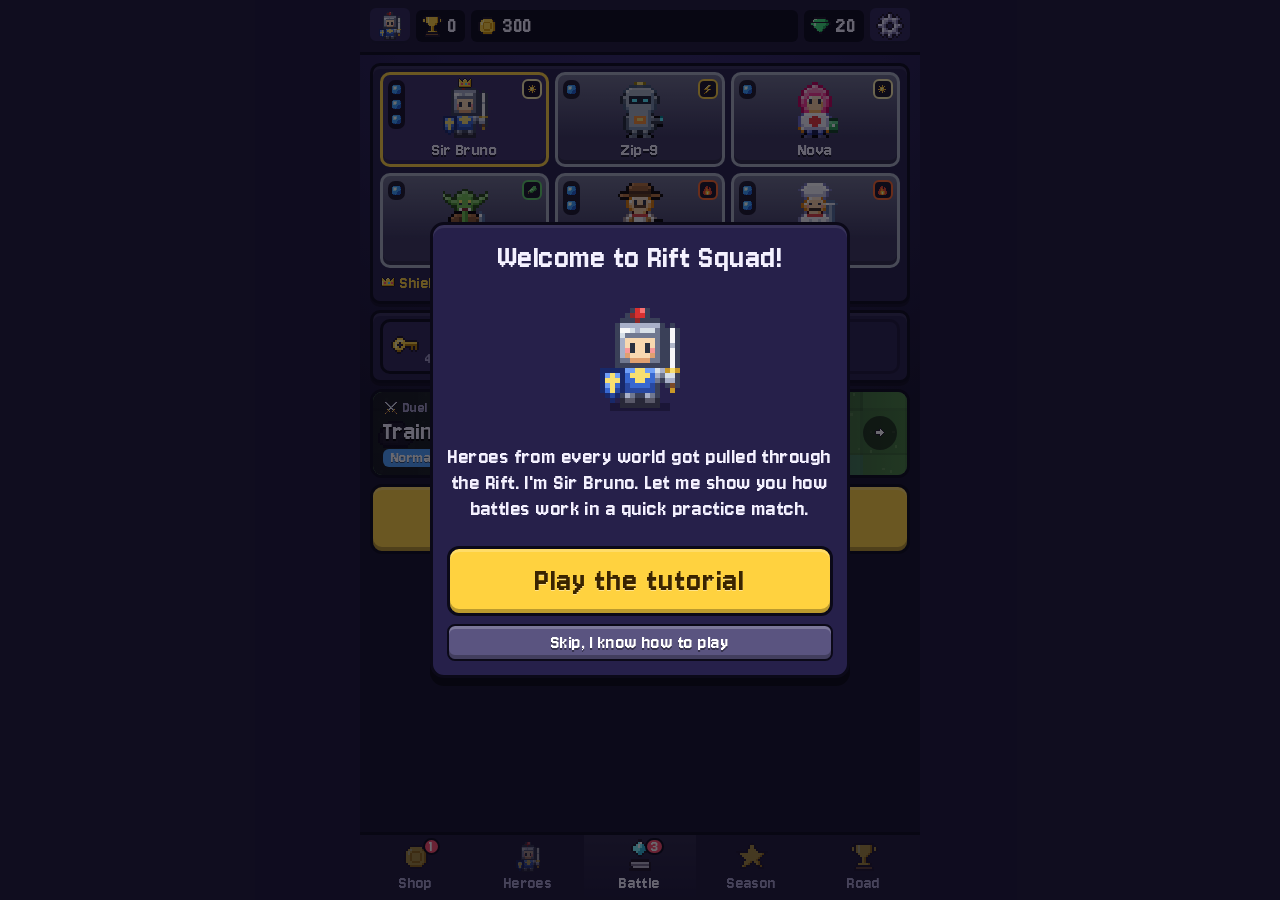
==== commit 173bd334: "Target lock-on; orbs stack down on hero cards; green level-up arrow Co-Authored-By: Claude Opus 5.5 " ====
--- a/index.html
+++ b/index.html
@@ -885,6 +885,13 @@
 .cmdb.idle { background: #4a3a7a !important; } .cmdb.idle > img { filter: none; opacity: .8; }
 @keyframes cmdPulse { 50% { box-shadow: 0 0 0 4px #ffd23f88, 0 0 18px #ffd23f, 0 4px 0 #0009; transform: translateY(-2px); } }
 .capline { white-space: nowrap; overflow: hidden; text-overflow: ellipsis; }
+/* hero cards (home + Heroes tab): Rift Orbs stack down from the top-left corner */
+.hcard .orbs.corner { flex-direction: column; gap: 2px; top: 5px; left: 5px; padding: 3px 2px; }
+.hcard .orbs.corner img { width: 13px; height: 13px; }
+/* level + green upgrade arrow at the bottom */
+.hcard .lvl { display: flex; align-items: center; justify-content: center; gap: 4px; }
+.hcard .lvl .lvup { width: 18px; height: 18px; animation: lvupBob .8s ease-in-out infinite alternate; filter: drop-shadow(0 1px 0 #000); }
+@keyframes lvupBob { from { transform: translateY(1px); } to { transform: translateY(-3px); } }
 </style>
 </head>
 <body>
@@ -918,7 +925,7 @@
 <div id="modal-root"></div>
 <div id="toast"></div>
 <script>
-const SPRITES_DATA = {"_common":{"k":"#1b1325","e":"#1b1325","w":"#ffffff","s":"#f2c29b","S":"#d1906b","l":"#e8eef5","y":"#ffd23f","n":"#8a5a32","N":"#4e2e1a"},"bruno":{"pal":{"m":"#c3ccd8","M":"#7f8aa0","b":"#3a6fd8","B":"#2a4fa0","r":"#e03c3c"},"rows":["......rrr.......",".....kkrkkk.....","....kmmmmmmk....","...kmmmmmmmmk...","...kMMMMMMMMk...","...kmsessesmk.l.","...kmsessesmk.l.","...kmssssssmk.l.","....kMssssMk..l.",".....kkkkkk...l.","....kbbbbbbk..l.","...kbbbyybbbk.l.","...kmbbbbbbmkyyy","....kBBBBBBk..n.","....kMMkkMMk....","....kkk..kkk...."]},"zip":{"pal":{"g":"#b8c2cc","G":"#7d8894","D":"#3d4550","c":"#4ff0ff","o":"#ff8a2a"},"rows":[".......y........",".......k........","...kkkkkkkkkk...","...kggggggggk...","...kgkkkkkkgk...","...kgkckkckgk...","...kgkkkkkkgk...","...kggggggggk...","...kgGgGGgGgk...",".....kkkkkk.....","....kggggggk....","...kggooooggkDDk","...kGggggggGkDk.","....kGGGGGGk....","....kgkkkkgk....","....kkk..kkk...."]},"nova":{"pal":{"p":"#ff7ab8","P":"#c94a88","W":"#c9d3e0","r":"#e5383b","b":"#4a5bd4","g":"#3ccf6e"},"rows":["................",".....kkkkkk.....","....kppppppk....","...kppppppppk...","...kppssssppk...","...kpsessespk...","...kpsessespk...","..kppssssssppk..","..kPPkkkkkkPPk..","...kPkwwwwkPk...","....kwwrrwwk..r.","...kwwrrrrwwkrrr","...kswwrrwwsk.g.","....kWWWWWWk..g.","....kbbkkbbk..g.","....kkk..kkk...."]},"marla":{"pal":{"h":"#2b2b3a","a":"#c0392b","b":"#3b3f6b"},"rows":["....kk....kk....","...khhkkkkhhk...","..khhhhwwhhhhk..","..kkhhhhhhhhkk..","...knnnnnnnnk...","...knsessksnk...","...knsesskknk...","...knssssssnk...","....kssssssk....",".....kkkkkk.....","....kaawwaak...l","...kaaawwaaak.l.","...ksaNNNNaskl..","....kbbbbbbkyy..","....kbbkkbbk....","....kNNkkNNk...."]},"gus":{"pal":{"g":"#6cc24a","G":"#4a9a32"},"rows":["................","................",".....kkkkkk.....","....kggggggk....",".k.kggggggggk.k.",".kgkggyggyggkgk.","..kkggeggeggkk..","...kggggggggk...","....kgwGGwgk....",".....kkkkkk.....","....knnnnnnk....","...knnNnnNnnk.l.","...kgnnnnnngk.l.","....kNNNNNNk..y.","....kggkkggk....","....kkk..kkk...."]},"rocco":{"pal":{"g":"#9a8f86","G":"#6b625b","o":"#ffb02e","m":"#5aa04a"},"rows":["................","....kkkkkkkk....","...kmmggggmmk...","..kgggggggggGk..","..kgGgggggggGk..","..kggookkooggk..","..kgggggggggGk..","..kGgkkkkkkgGk..","...kGGGGGGGGk...",".kkkggggggggkkk.","kggGkggggggkGggk","kgggkgGggGgkgggk","kGGGkggggggkGGGk",".kkkkGGGGGGkkkk.","....kGGkkGGk....","....kkkkkkkk...."]},"kit":{"pal":{"h":"#2d2a4a","H":"#1b1830","r":"#e03c3c"},"rows":["................",".....kkkkkk.....","....khhhhhhk....","...khhhhhhhhk...","...krrrrrrrrkrr.","...khsesseshkr..","...khsesseshk...","...khhhhhhhhk...","....kHHHHHHk....",".l...kkkkkk.....","..n.khhhhhhk....","...khhHhhHhhk...","...kshrrrrhsk.l.","....kHHHHHHk.lkl","....khhkkhhk..l.","....kkk..kkk...."]},"dusty":{"pal":{"v":"#c98a3a","r":"#d6453d","b":"#3f6fb5","D":"#4a4a58"},"rows":["................",".....kkkkkk.....","....knnnnnnk....","....knNNNNnk....",".knnnnnnnnnnnnk.","..kkkkkkkkkkkk..","...kssessessk...","...kssNNNNssk...","....kssssssk....","....krrrrrrk....","....kvwwwwvk....","...kvvwwwwvvk...","...ksvNNNNvskDD.","....kbbbbbbk.D..","....kbbkkbbk....","....kNNkkNNk...."]},"yuki":{"pal":{"W":"#cfe3f2","f":"#7cc8f2"},"rows":["................","....kkkkkkkk....","...kwwwwwwwwk...","..kwwwwwwwwwwk..","..kwwffffffwwk..","..kwwfeffefwwk..","..kwwfeffefwwk..","..kwwfkwwkfwwk..","..kwwwffffwwwk..",".kwwwwwwwwwwwwk.","kwwWwwwwwwwwWwwk","kwwWwwwwwwwwWwwk","kfffkwwwwwwkfffk",".kkkwwwwwwwwkkk.","...kwwwkkwwwk...","...kkkkkkkkkk..."]},"bao":{"pal":{"W":"#cdd6e2","p":"#ff9aa8","r":"#e03c3c","b":"#3b3f6b"},"rows":[".....kkkkkk.....","....kwwwwwwk....","...kwwwwwwwwk...","...kwwWwwWwwk...","....kWWWWWWk....","...kssssssssk...","...kssessessk...","...kssessessk...","...kspssssspk...","....kssNNssk....","....kwwwwwwk....","...kwwwrrwwwk...","...kswwwwwwsk.l.","....kwwwwwwk.ll.","....kbbkkbbk....","....kkk..kkk...."]},"volt":{"pal":{"Y":"#d9a400","c":"#4ff0ff","g":"#b8c2cc","G":"#7d8894","D":"#2e3440"},"rows":["................",".....kkkkkk.....","....kyyyyyyk....","...kyyyyyyyyk...","...kyYyyyyYyk...","...kykcccckyk...","...kykcwcckyk...","...kyykkkkyyk...","....kYyyyyYk....",".....kkkkkk.....","...kgkDDDDkgk...","..kggkDyyDkggk..","..kgGkDDDDkGgk..","...kkkDDDDkkk...","....kDDkkDDk....","....kkk..kkk...."]},"hex":{"pal":{"h":"#7b3fd1","H":"#4f2391","g":"#5bd97a","o":"#b8ff5c"},"rows":["........kk......",".......khk......","......khhk......",".....khhhhk.....","....khhhhhhk....","..kkkyyyyyykkk..",".khhhhhhhhhhhhk.","...kgsessesgk...","...kgssssssgk...","...kgkkkkkkgk...","....khhhhhhk.o..","...khhhyyhhhk.n.","...kshhhhhhsk.n.","....kHHHHHHk..n.","....kHHHHHHk..n.","....kkkkkkkk...."]},"ragnar":{"pal":{"m":"#a9b3c1","M":"#6f7a8c","o":"#e07b2a","O":"#b4561a","b":"#5a4632"},"rows":["................",".w....kkkk....w.",".ww..kmmmmk..ww.","..wwkmmmmmmkww..","...kmmmmmmmmk...","...kMMMMMMMMk...","...kosessesok...","...koooooooook..","....kooOOook....",".....kkookk..ll.","....knnnnnnk.lln","...knnnnnnnnk.n.","...ksbbbbbbsk.n.","....kNNNNNNk..n.","....kbbkkbbk....","....kNNkkNNk...."]},"luna":{"pal":{"W":"#c9d3e0","v":"#2b3a67","c":"#8fd3ff","o":"#ff8a2a"},"rows":["................",".....kkkkkk.....","....kwwwwwwk....","...kwwwwwwwwk...","...kwvvvvvvwk...","...kvcvvvvvvk...","...kvvcvvvvvk...","...kwvvvvvvwk...","....kwwwwwwk....",".....kkkkkk.....","..kWkwwwwwwkWk..","..kWkwoowwwkWk..","...kWwwwwwwWk...","....kwwwwwwk....","....kwwkkwwk....","....kWWkkWWk...."]},"mumbo":{"pal":{"w":"#e8dcc0","W":"#b8a888","g":"#7dff6b"},"rows":["................",".....kkkkkk.....","....kwWwwWwk....","...kwwwWWwwwk...","...kWwwwwwwWk...","...kwkgkkgkwk...","...kwwwwWwwwk...","...kWwwwwwwWk...","....kwwWWwwk....",".....kkkkkk.....","....kwWwwWwk....","...kwwwWwwwwk.w.","...kwwWwwWwwkw..","....kwwwwWwk....","....kwWkkwWk....","....kkk..kkk...."]},"vex":{"pal":{"h":"#22182e","p":"#e8e0f0","r":"#e0193a","R":"#b3123a","c":"#2a1f3d","b":"#3a2a50"},"rows":["................",".....kkkkkk.....","....khhhhhhk....","...khhhhhhhhk...","...khpppppphk...","...kpprpprppk...","..RkppppppppkR..",".RRkpppwwpppkRR.",".RRRkppppppkRRR.",".kRRRkkkkkkRRRk.","kccRkwwrrwwkRcck","kcccRkwwwwkRccck","kcccckwwwwkcccck",".kccckbbbbkccck.","..kcckbkkbkcck..","...kkkkkkkkkk..."]},"zorp":{"pal":{"o":"#ff6bd6","g":"#7ee05a","u":"#8e44ad","U":"#5e2a78","D":"#3d4550","c":"#4ff0ff"},"rows":["...o........o...","....k......k....",".....kkkkkk.....","...kkggggggkk...","..kggggggggggk..","..kgeeggggeegk..","..kgweeggweegk..","...kggggggggk...","....kggkkggk....",".....kkkkkk.....","....kuuuuuuk....","...kuuyuuyuuk...","...kguuuuuugkDc.","....kUUUUUUk....","....kggkkggk....","....kkk..kkk...."]},"ember":{"pal":{"o":"#ff8a2a","r":"#e8402a","R":"#9c1f1f","a":"#c0392b","A":"#7a1f1f","f":"#ffe066"},"rows":["......y...y.....",".....yoy.yoy....","....koooyooook..","...korroorrook..","...krrrrrrrrk...","...krsessesrk...","...krsessesrk...","...kRssssssRk...","....kRkkkkRk....",".....kkkkkk..f..","....kaaaaaak.fyf","...kaayaayaak.f.","...ksaaaaaask...","....kAAAAAAk....","....kAAAAAAk....","....kkkkkkkk...."]},"chrono":{"pal":{"b":"#3b5bdb","B":"#253a91","W":"#cdd6e2"},"rows":[".......kk.......","......kbbk......",".....kbbybk.....","....kbbbbbbk....","...kkyyyyyykk...","..kbbbbbbbbbbk..","...kssessessk...","...kwsssssswk...","...kwwwwwwwwk...","....kwwWWwwk....","....kbwwwwbk.y..","...kbbbwwbbbk.n.","...ksbbwwbbsk.y.","....kbbbybbk..n.","....kBBBBBBk..n.","....kkkkkkkk...."]},"rex":{"pal":{"g":"#4caf50","G":"#2e7d32","r":"#ff3b3b","m":"#b0bac6","M":"#6f7a8c"},"rows":["................","....kkkkkkkk....","...kggggggggk...","..kggGggggGggk..","..kgrkggggkrgk..","..kggggggggggk..","..kGlGlGlGlGlk..","..kGGGGGGGGGGk..","...kmmmmmmmmk...","..kmmkkkkkkmmk..",".kmmkmmyymmkmmk.",".kmmkMMMMMMkmmk.",".kMMkmmmmmmkMMk.","..kkkMMMMMMkkk..","...kmmmkkmmmk...","...kkkkkkkkkk..."]},"relic":{"pal":{"c":"#7ef9ff","C":"#2fb8d6","p":"#b9b4c8","P":"#6e6882"},"rows":["................",".......kk.......","......kcwk......",".....kcwcCk.....","....kccwcCCk....","....kcccCCCk....",".....kcCCCk.....","......kCCk......",".......kk.......","................","....kkkkkkkk....","...kppppppppk...","...kPPPPPPPPk...","....kpppppppk...","...kkkkkkkkkk...","................"]},"chest":{"pal":{"a":"#a0632e","A":"#6e3f1a","b":"#d9a066","B":"#8a5a32"},"rows":["................","................","...kkkkkkkkkk...","..kaaaaaaaaaak..",".kaAAAAAAAAAAak.",".kabbbbbbbbbbak.",".kkkkkkkkkkkkkk.",".kabbbkyykbbbak.",".kabbbkyykbbbak.",".kaAAAAkkAAAAak.",".kabbbbbbbbbbak.",".kaAAAAAAAAAAak.",".kkkkkkkkkkkkkk.","................","................","................"]},"coin":{"pal":{"y":"#ffd23f","Y":"#d99a00","h":"#fff3a8"},"rows":["................","................",".....kkkkkk.....","....kyyyyyyk....","...kyhyyyyyYk...","..kyhyYYYYyyYk..","..kyhYyyyyYyYk..","..kyyYyyyyYyYk..","..kyyYyyyyYyYk..","..kyyYyyyyYyYk..","..kyyyYYYYyyYk..","...kyyyyyyyYk...","....kYYYYYYk....",".....kkkkkk.....","................","................"]},"gem":{"pal":{"g":"#3ee87a","G":"#1fa856","h":"#c8ffd9"},"rows":["................","................","....kkkkkkkk....","...khhgggggGk...","..khgggggggGGk..",".kkkkkkkkkkkkkk.",".kgghgggggggGGk.","..kghggggggGGk..","...kggggggGGk...","....kgggggGk....",".....kgggGk.....","......kgGk......",".......kk.......","................","................","................"]},"trophy":{"pal":{"y":"#ffd23f","Y":"#d99a00","h":"#fff3a8","n":"#8a5a32"},"rows":["................","...kkkkkkkkkk...","..kkyhyyyyyYkk..",".kykyhyyyyyYkyk.",".kykyhyyyyyYkyk.","..kkyhyyyyyYkk..","....kyyyyyYk....",".....kyyyYk.....","......kyYk......","......kyYk......",".....kkyYkk.....","....kyyyyyYk....","....kkkkkkkk....","...knnnnnnnnk...","...kkkkkkkkkk...","................"]},"shard":{"pal":{"p":"#c08cff","P":"#7b3fd1","h":"#efe0ff"},"rows":["................",".......kk.......","......khpk......","......khpk......",".....khppPk.....",".....khppPk.....","....khpppPPk....","....khpppPPk....","....khpppPPk....",".....khppPk.....",".....khppPk.....","......khPk......","......khPk......",".......kk.......","................","................"]},"lock":{"pal":{"g":"#b8c2cc","G":"#7d8894","Y":"#d99a00"},"rows":["................","................",".....kkkkkk.....","....kggGGggk....","....kgk..kgk....","....kgk..kgk....","...kkkkkkkkkk...","...kyyyyyyyyk...","...kyyykkyyyk...","...kyyykkyyyk...","...kyyyykyyyk...","...kYYYYYYYYk...","...kkkkkkkkkk...","................","................","................"]},"rock":{"pal":{"a":"#8d8a9e","b":"#5e5b70","c":"#b8b5c8"},"rows":["................","................","................",".....kkkkkk.....","....kccaaaak....","...kcaaaaaaak...","..kcaaaaaaaabk..","..kcaaaaaaabbk..",".kcaaaaaaaabbbk.",".kaaaaaaaaabbbk.",".kaaaaaaaabbbbk.",".kbaaaaaabbbbbk.","..kbbbbbbbbbbk..","...kkkkkkkkkk...","................","................"]},"crate":{"pal":{"a":"#b07a3c","b":"#7a4f22","c":"#d6a060"},"rows":["................","................",".kkkkkkkkkkkkkk.",".kccccccccccccbk",".kcbbbbbbbbbbabk",".kcbcaaaaaaabbbk",".kcbacaaaaabcbbk",".kcbaacaaabaabk.",".kcbaaacabaaabk.",".kcbaaaabcaaabk.",".kcbaaabaacaabk.",".kcbaabaaaacabk.",".kcbbbbbbbbbbbk.",".kbbbbbbbbbbbbk.",".kkkkkkkkkkkkkk.","................"]},"crystal":{"pal":{"a":"#8fe3ff","b":"#3fa3d6","c":"#e6fbff"},"rows":["................","........k.......",".......kck......",".......kcak.....","...k...kcabk....","..kck..kcabk....","..kcak.kcabk.k..","..kcabkkcabkkck.","..kcabkcaaabkcak","..kcaabcaaabkcbk","..kcaabcaaabcabk","...kcabcaaabcabk","...kcabcaaabcbk.","....kkkkkkkkkkk.","................","................"]},"pillar":{"pal":{"a":"#d8cfb8","b":"#a89f88","c":"#f4eedc"},"rows":["................","..kkkkkkkkkkkk..","..kccccccccccbk.","..kbbbbbbbbbbbk.","...kcaaaaaabk...","...kcababaabk...","...kcababaabk...","...kcababaabk...","...kcababaabk...","...kcababaabk...","...kcababaabk...","...kcaaaaaabk...","..kccccccccccbk.","..kbbbbbbbbbbbk.","..kkkkkkkkkkkkk.","................"]},"star":{"pal":{"y":"#ffd23f","Y":"#d99a00"},"rows":["................",".......kk.......","......kyyk......","......kyyk......",".....kyyyyk.....","kkkkkkyyyyykkkkk",".kyyyyyyyyyyyYk.","..kyyyyyyyyyYk..","...kyyyyyyyYk...","....kyyyyyYk....","...kyyyYkyyYk...","...kyyYk.kyYk...","..kyYkk...kkYk..","..kkk......kkk..","................","................"]},"w_kingdom":{"pal":{"g":"#c9cfdc","G":"#7d869a","b":"#3a6fd8","k":"#3a2f5a","y":"#ffd23f"},"rows":["................","................",".......k........","......kyk.......","......kbbk......","...k.kkbkk.k....","..kgkgkgkgkgk...","..kgggggggggGk..","..kgggggggggGk..","..kggggkkgggGk..","..kggggkkgggGk..","..kGGGGkkGGGGk..","...kkkk..kkkk...","................","................","................"]},"w_machines":{"pal":{"o":"#ff8c1a","O":"#b35a00","h":"#ffc27a","k":"#3a2f5a"},"rows":["................","................","......kk.kk.....",".....kookook....","...kkooooook....","..kooookkooOk...","..koook..koOk...","...kook..koOk...","..koook..koOOk..","..kooookkooOk...","...kkooooOOk....",".....koOkOOk....","......kk.kk.....","................","................","................"]},"w_spooky":{"pal":{"w":"#ece9ff","W":"#a8a2c8","k":"#3a2f5a"},"rows":["................","................",".....kkkkk......","....kwwwwwk.....","...kwwwwwwwk....","..kwwkwwwkwWk...","..kwwkwwwkwWk...","..kwwwwwwwwWk...","..kwwwkkkwwWk...","..kwwwwwwwwWk...","..kwwwwwwwWWk...","..kwkwwkwwkWk...","...k.kk.kk.k....","................","................","................"]},"w_wild":{"pal":{"g":"#5fd068","G":"#2f8a3a","n":"#8a5a32"},"rows":["................","................","................","....k..k..k.....","...kgkkgkkgk....","...kgkkgkkgk....","....kkkkkkk.....","....kgggggk.....","...kgggggggk....","...kgggggggGk...","....kgggggGk....",".....kGGGkk.....","......kkk.......","................","................","................"]},"w_rogues":{"pal":{"k":"#2a2438","r":"#c0392b","w":"#ffffff"},"rows":["................","................","................","................","................","...kkkkkkkkkk...","...kkwkkkkwkk...","...kwwkkkkwwk...","...kkkkrrkkkk...","....kkkkkkkk....","................","................","................","................","................","................"]},"w_cosmic":{"pal":{"p":"#7b3fd1","h":"#c07bff","P":"#3f1f78","y":"#ffd23f"},"rows":["................","................","................","............k...","......kkkk.kyk..",".....kppppkkk...","...kkphhpppPk...","..kyyphppppPyk..","..kyyyyyyyyyyk..","...kyPpppPPyk...","....kpPPPPPk....",".....kPPPPk.....","......kkkk......","................","................","................"]},"i_crown":{"pal":{"y":"#ffd23f","Y":"#d99a00","h":"#fff3a8","r":"#ff4d6d","b":"#4cc9ff"},"rows":["................","................","................","..k....kk....k..",".kyk..khhk..kyk.",".kyykkhyyykkyYk.",".kyyykyyyykyyYk.",".khyyyyyyyyyyYk.",".khyrryybbyrrYk.",".khyrryybbyrrYk.",".khyyyyyyyyyyYk.",".kYYYYYYYYYYYYk.","..kkkkkkkkkkkk..","................","................","................"]},"i_heart":{"pal":{"r":"#ef3b4f","h":"#ff8a96","R":"#a3122a","w":"#ffffff"},"rows":["................","................","...kkk...kkk....","..khhRk.khhRk...",".khrwrRkhrrrRk..",".khrrrrhrrrrRk..",".khrrrrrrrrrRk..",".kRrrrrrrrrrRk..","..kRrrrrrrrRk...","...kRrrrrrRk....","....kRrrrRk.....",".....kRrRk......","......kRk.......",".......k........","................","................"]},"i_healer":{"pal":{"p":"#ff6fb5","h":"#ffb3d9","P":"#c2347c","w":"#ffffff"},"rows":["................","................","...kkk...kkk....","..khhPk.khhPk...",".khpwpPkhpppPk..",".khppppwppppPk..",".khpppwwwpppPk..",".kPppppwppppPk..","..kPpppppppPk...","...kPpppppPk....","....kPpppPk.....",".....kPpPk......","......kPk.......",".......k........","................","................"]},"i_swords":{"pal":{"l":"#f4f7fb","g":"#9aa6b8","y":"#ffd23f","n":"#8a5a32"},"rows":["................","..kk........kk..",".klgk......kglk.","..klgk....kglk..","...klgk..kglk...","....klgkkglk....",".....klgglk.....","......klgk......","....kkgllgkk....","...kyglkklgyk...","....kyk..kyk....","...knkykkyknk...","..knk.k..k.knk..",".kyk........kyk.","..k..........k..","................"]},"i_arm":{"pal":{"s":"#f2c29b","h":"#ffe0c4","S":"#c47f55"},"rows":[".........kkk....","........khhhk...",".......khsssSk..","......kShsssssk.",".......khsssssSk","......kShssssSk.",".......kSSSssSk.","....kkk.kksssSk.","...khhhk.ksssSk.","..khssshkksssSk.",".khssssshksssSk.","khssssssssssssSk","khsssssssssssSk.",".kSSSSSSSSSSSk..","..kkkkkkkkkkk...","................"]},"i_bow":{"pal":{"n":"#a8692e","N":"#6b3f17","l":"#e8eef5","a":"#d9a066","g":"#9aa6b8","r":"#ff4d6d"},"rows":["................",".......kk.......","......knnk......",".....klkknk.....","....klk..knk....","...klk...knNk...","..klkkkkkkknkk..",".krraaaaaaaaggk.","..klkkkkkkknkk..","...klk...knNk...","....klk..knk....",".....klkknk.....","......knnk......",".......kk.......","................","................"]},"i_hit":{"pal":{"o":"#ff8c1a","y":"#ffd23f","w":"#fff8d6"},"rows":["................",".......k........","...k..kok..k....","..kok.kok.kok...","...kokoookok....","....kooyook.....","..kkooyyyookk...",".koooyywyyoook..","..kkooyyyookk...","....kooyook.....","...kokoookok....","..kok.kok.kok...","...k..kok..k....",".......k........","................","................"]},"i_flame":{"pal":{"r":"#e8452a","o":"#ff8c1a","y":"#ffd23f","w":"#fff8d6"},"rows":["................","......k.........",".....krk........",".....krrk.k.....","....krrrkkrk....","....krorrkrrk...","...krroorrrrk...","...krrooorrrk...","..krrooyyoorrk..","..krroyyyyorrk..","..krroywwyorrk..","..krroywwyorrk..","...krroyyorrk...","....krrrrrrk....",".....kkkkkk.....","................"]},"i_cross":{"pal":{"g":"#3ccf5a","h":"#9cf2a8","G":"#1d8a35"},"rows":["................","................","......kkkk......",".....khhhGk.....",".....khggGk.....","...kkkhggGkkk...","..khhhgggghhGk..","..khggggggggGk..","..khggggggggGk..","..kGGGggggGGGk..","...kkkhggGkkk...",".....khggGk.....",".....kGGGGk.....","......kkkk......","................","................"]},"i_shield":{"pal":{"l":"#dfe6f0","L":"#8f9bb0","b":"#3a7bf0","B":"#2251a8","y":"#ffd23f"},"rows":["................","...kkkkkkkkkk...","..kllllllllllk..","..klbbbbbbbBLk..","..klbbbyybbBLk..","..klbbyyyybBLk..","..klbbbyybbBLk..","..klbbbyybbBLk..","...klbbbbbBLk...","...klbbbbbBLk...","....klbbbBLk....",".....klbBLk.....","......kLLk......",".......kk.......","................","................"]},"i_bolt":{"pal":{"y":"#ffd23f","h":"#fff3a8","Y":"#d99a00"},"rows":["................","................","........kkkk....",".......khhhYk...","......khyyYk....",".....khyyYk.....","....khyyYkkk....","...kYYYYyhhYk...","....kkkkhyYk....","......khyYk.....",".....khYYk......","....kYYkk.......","...kYkk.........","....k...........","................","................"]},"i_check":{"pal":{"g":"#3ccf5a","G":"#1d8a35"},"rows":["................","................","................","...........kk...","..........kgGk..",".........kgGk...","..kk....kgGk....",".kgGk..kgGk.....","..kgGkkgGk......","...kgGgGk.......","....kgGk........",".....kk.........","................","................","................","................"]},"i_gear":{"pal":{"g":"#b8b2d6","h":"#ece9ff","G":"#6f6898"},"rows":["................",".......kk.......","....k.khGk.k....","...kGkkhGkkGk...","..kGghhgghhgGk..","...khggGGggGk...","..kkhgGkkGgGkk..",".khhgGk..khghGk.",".kGGgGk..khgGGk.","..kkhgGkkhgGkk..","...khgghhggGk...","..kGgGGggGGgGk..","...kGkkhGkkGk...","....k.kGGk.k....",".......kk.......","................"]},"i_x":{"pal":{"w":"#ffffff","l":"#c9c3ee"},"rows":["................","................","................","....kk....kk....","...kwwk..kwlk...","...kwwwkkwwlk...","....kwwwwwlk....",".....kwwwlk.....",".....kwwwlk.....","....kwwwwwlk....","...kwwwkkwwlk...","...kwwk..kwlk...","....kk....kk....","................","................","................"]},"i_ff":{"pal":{"w":"#ffffff","l":"#c9c3ee"},"rows":["................","................","................","....k...k.......","...kwk.kwk......","...kwwkkwwk.....","...kwwwkwwwk....","...kwwwwwwwwk...","...kwwwlwwwlk...","...kwwlkwwlk....","...kwlkkwlk.....","....kk..kk......","................","................","................","................"]},"i_right":{"pal":{"w":"#ffffff"},"rows":["................","................","................","........k.......",".......kwk......","....kkkkwwk.....","...kwwwwwwwk....","...kwwwwwwwwk...","...kwwwwwwwk....","....kkkkwwk.....",".......kwk......","........k.......","................","................","................","................"]},"i_left":{"pal":{"w":"#ffffff"},"rows":["................","................","................",".......k........","......kwk.......",".....kwwkkkk....","....kwwwwwwwk...","...kwwwwwwwwk...","....kwwwwwwwk...",".....kwwkkkk....","......kwk.......",".......k........","................","................","................","................"]},"i_up":{"pal":{"w":"#ffffff"},"rows":["................","................","................",".......kk.......","......kwwk......",".....kwwwwk.....","....kwwwwwwk....","...kwwwwwwwwk...","....kkwwwwkk....",".....kwwwwk.....",".....kwwwwk.....","......kkkk......","................","................","................","................"]},"i_hand":{"pal":{"s":"#f2c29b","h":"#ffe0c4","S":"#c47f55"},"rows":["................",".....kk.........","....khSk........","....khSk........","....khSkkk......","....khshhSk.....","...kkhssssSk....","..kSkhssssSk....","..kShssssssSk...","...khssssssSk...","...kSssssssSk...","....khssssSk....","....kSSSSSSk....",".....kkkkkk.....","................","................"]},"i_globe":{"pal":{"b":"#3a7bf0","g":"#3ccf5a","w":"#cfe3ff"},"rows":["................","......kkkk......","....kkbbbbkk....","...kbbggbbwbk...","..kbgggggbbbbk..","..kbggggbbgbbk..",".kbbbgggbbggbbk.",".kbbbbggbbgggbk.",".kbbbbbgbbbggbk.",".kbbbbbbbbbgbbk.","..kbbbbggbbbbk..","..kbbbbgggbbbk..","...kbbbbggbbk...","....kkbbbbkk....","......kkkk......","................"]},"i_save":{"pal":{"d":"#3a4fb0","l":"#c9cfdc","L":"#5a6478","w":"#ffffff","g":"#9aa6b8"},"rows":["................","..kkkkkkkkkkk...",".kdddddddddddk..",".kddlllllLlddk..",".kddlllllLldddk.",".kddlllllLldddk.",".kddddddddddddk.",".kddwwwwwwwwddk.",".kddwggggggwddk.",".kddwwwwwwwwddk.",".kddwggggggwddk.",".kddwwwwwwwwddk.",".kddddddddddddk.","..kkkkkkkkkkkk..","................","................"]},"i_laser":{"pal":{"c":"#4ff0ff","w":"#ffffff","b":"#2a8fd8","g":"#9aa6b8","G":"#5a6478"},"rows":["................","......kkkk......",".....kcwwck.....",".....kcwwck.....",".....kcwwck.....",".....kcwwck.....","....kccwwcck....","....kccwwcck....","...kggcwwcggk...","..kgggbccbggGk..","..kggggggggGGk..","...kgggggggGk...","....kGGGGGGk....",".....kkkkkk.....","................","................"]},"i_bomb":{"pal":{"d":"#3a3550","D":"#221d33","h":"#7d77a0","n":"#c9a46a","y":"#ffd23f","o":"#ff8c1a","w":"#ffffff"},"rows":["................",".........k.k....","........kokyk...",".........kywk...","........knyok...",".....kkknkkk....","....kddddk......","...kdhhdddk.....","..kdhddddDdk....","..kdhdddddDk....","..kddddddDDk....","..kdddddDDDk....","...kddDDDDk.....","....kDDDDk......",".....kkkk.......","................"]},"i_dash":{"pal":{"p":"#b36bff","w":"#ffffff","l":"#d9c4ff"},"rows":["................","................","................","..kk.....kk.....",".kllk...kppk....","..kkkk.kppppk...","..klllkpppwppk..","..kkkkkppwwwppk.",".kllllkpppwppk..","..kkkk.kppppk...","..kllk..kppk....","...kk....kk.....","................","................","................","................"]},"i_boot":{"pal":{"r":"#ff4d6d","h":"#ff9aae","R":"#b3203f","w":"#ffffff","l":"#c9c3ee","y":"#ffd23f"},"rows":["................","................",".kk....kkkk.....","kwwk..khrrrk....","klwwk.khrrrk....",".klwwkkhrrrk....","..klwkkhrrrk....","...kk.khrrrkk...","......khrrrrrk..","......khrrrrrrk.","......krrrrrrRk.","......kRRRRRRRk.","......kyyyyyyyk.",".......kkkkkkk..","................","................"]},"i_taunt":{"pal":{"r":"#ff4f6b","R":"#a3122a","w":"#ffffff"},"rows":["................","......kkkk......",".....krrrrk.....","....krrwwrRk....","....krrwwrRk....","....krrwwrRk....","....krrwwrRk....","....krrwwrRk....",".....krRRRk.....","......kkkk......",".....krrrrk.....","....krrwwrRk....",".....krRRRk.....","......kkkk......","................","................"]},"i_cannon":{"pal":{"d":"#3a3550","D":"#221d33","h":"#7d77a0","n":"#8a5a32","N":"#5a3a1f","o":"#ff8c1a","y":"#ffd23f"},"rows":["................","................","............kk..",".....kkkkkkkoyk.","....kdddddddkok.","...kdhhhhhhddk..","..kddddddddDDk..","..kdddddddDDk...","...kDDnnnDkk....","....knNNNnk.....","...knNkkkNnk....","...knNkkkNnk....","....knNNNnk.....",".....kkkkk......","................","................"]},"i_hook":{"pal":{"l":"#dfe6f0","L":"#8f9bb0","n":"#c9a46a"},"rows":["................","................",".......kk.......","......knnk......","......knnk......","......knnk......","......kllk......","...k..kllk.k....","..klk.kllkklk...","..kllkkllkllk...","...klllllllk....","....kLLLLLk.....",".....kkkkk......","................","................","................"]},"i_rock":{"pal":{"g":"#9a8f86","h":"#c8bdb2","G":"#5e554e"},"rows":["................","................","................","......kkkk......",".....khhhGk.....","....khggggGk....","...khggggggGk...","..khggggggggGk..","..khggggggggGk..","..kGggggggggGk..","...kGggggggGk...","....kGGGGGGk....",".....kkkkkk.....","................","................","................"]},"i_stone":{"pal":{"g":"#9a8f86","h":"#c8bdb2","G":"#5e554e","k":"#1b1325"},"rows":["................","................","...kkkkkkkkkk...","..khhhhghhhhgk..","..khgggGhgggGk..","..kGGGGGGGGGGk..","..khhghhhhghhk..","..khgGhgggGhgk..","..kGGGGGGGGGGk..","..khhhhghhhhgk..","..khgggGhgggGk..","..kGGGGGGGGGGk..","...kkkkkkkkkk...","................","................","................"]},"i_quake":{"pal":{"g":"#9a8f86","G":"#5e554e","y":"#ffd23f","w":"#ffffff"},"rows":["................","................","..k..k...k..k...",".kykkwk.kykkyk..","..kykk.kkykyk...","...kykkwkk.k....","..kkkkkkkkkkk...",".kgggggkgggggk..",".kggggkkgggggk..",".kGGGGkGGGGGGk..",".kGGGkkGGGGGGk..",".kGGGGkGGGGGGk..","..kkkk.kkkkkk...","................","................","................"]},"i_wrap":{"pal":{"w":"#ece0c4","W":"#b8a88a","k":"#5a4a3a"},"rows":["................","................",".....kkkkkk.....","....kwwwwwwk....","...kwwWwwwWwk...","..kwWwwwWwwwWk..","..kwwwWwwwWwwk..","..kWwwwwWwwwWk..","..kwwWwwwwWwwk..","...kwwwWwwwwk...","....kwwwwwwk....",".....kkkkkkwk...","...........kwk..","............k...","................","................"]},"i_skull":{"pal":{"w":"#ece9ff","W":"#a8a2c8","k":"#3a2f5a"},"rows":["................","................",".....kkkkkk.....","....kwwwwwwk....","...kwwwwwwwwk...","..kwwwwwwwwwWk..","..kwkkwwwkkwWk..","..kwkkwwwkkwWk..","..kwwwwkwwwwWk..","...kwwwwwwwWk...","....kwkwkwWk....","....kwWwWwWk....",".....kkkkkk.....","................","................","................"]},"i_whirl":{"pal":{"s":"#e0c98a","S":"#a8904a","w":"#fff3d6"},"rows":["................","................",".....kkkkkk.....","....kssssssk....","...kskkkkkkSk...","..kskkwwwwkkSk..","..kskwkkkkskSk..","..kskwksskskSk..","..kskwkkskskSk..","..kskkwwkkskSk..","...kskkkkskkSk..","....kSSSSkkSk...",".....kkkk..k....","................","................","................"]},"i_teeth":{"pal":{"w":"#ffffff","W":"#c9c3ee","r":"#c0392b","R":"#7a1f1f"},"rows":["................","................","................","...kkkkkkkkkk...","..krrrrrrrrrrk..","..krwRwRwRwrRk..","..krkwkwkwkwRk..","..krkk.k.k.kRk..","..krkwkwkwkwRk..","..krWwRwRwRwRk..","..kRRRRRRRRRRk..","...kkkkkkkkkk...","................","................","................","................"]},"i_missile":{"pal":{"l":"#dfe6f0","L":"#8f9bb0","r":"#ff4d6d","o":"#ff8c1a","y":"#ffd23f"},"rows":["................","................","...........kk...","..........krrk..",".........klrrk..","........kllLk...","...k...kllLk....","..krk.kllLk.....","..krrkllLk......","...krllLk.......","...koLLk........","..koyok.........","..kyok..........","...kk...........","................","................"]},"i_clock":{"pal":{"w":"#fff3d6","W":"#d9c79a","b":"#3b5bdb","B":"#1f2f8a","k":"#1b1325"},"rows":["................","................",".....kkkkkk.....","....kbbbbbbk....","...kbwwwwwwBk...","..kbwwwkwwwwBk..","..kbwwwkwwwwBk..","..kbwwwkwwwwBk..","..kbwwwkkkwwBk..","..kbwwwwwwwwBk..","..kbWwwwwwwWBk..","...kbWWWWWWBk...","....kBBBBBBk....",".....kkkkkk.....","................","................"]},"i_mine":{"pal":{"d":"#3a3550","D":"#221d33","h":"#7d77a0","r":"#ff4f6b","c":"#4ff0ff"},"rows":["................","................",".......k........","....k.kck.k.....","...kckkdkkck....","....kdddddkk....","...kdhhddddDk...","..kcdhdrdddDck..","...kddddddDDk...","....kDDDDDkk....","...kckkDkkck....","....k.kck.k.....",".......k........","................","................","................"]},"i_drone":{"pal":{"l":"#dfe6f0","L":"#8f9bb0","g":"#5fd068","w":"#ffffff","d":"#3a3550"},"rows":["................","................","................","...kkk....kkk...","..kLLLk..kLLLk..","...kkdkkkkdkk...","....kdllllldk...","...klllllllLk...","...klgwwglLLk...","...klgwwglLLk...","....kLLLLLLk....",".....kgkkgk.....","......k..k......","................","................","................"]},"i_poison":{"pal":{"g":"#7dff6b","h":"#d4ffcc","G":"#2f9a2a"},"rows":["................","................",".......k........","......kGk.......",".....khgGk......",".....khgGk......","....khgggGk.....","...khgggggGk....","..khgggggggGk...","..khgggggggGk...","..kGgggggggGk...","...kGgggggGk....","....kGGGGGk.....",".....kkkkk......","................","................"]},"i_drop":{"pal":{"g":"#ff3b5c","h":"#ffb3c0","G":"#a3122a"},"rows":["................","................",".......k........","......kGk.......",".....khgGk......",".....khgGk......","....khgggGk.....","...khgggggGk....","..khgggggggGk...","..khgggggggGk...","..kGgggggggGk...","...kGgggggGk....","....kGGGGGk.....",".....kkkkk......","................","................"]},"i_water":{"pal":{"b":"#4fa3ff","h":"#bfe2ff","B":"#1f5fb8"},"rows":["................","................",".......k........","......kBk.......",".....khbBk......",".....khbBk......","....khbbbBk.....","...khbbbbbBk....","..khbbbbbbbBk...","..khbbbbbbbBk...","..kBbbbbbbbBk...","...kBbbbbbBk....","....kBBBBBk.....",".....kkkkk......","................","................"]},"i_leaf":{"pal":{"g":"#5fd068","h":"#b5f5ba","G":"#2f8a3a","n":"#8a5a32"},"rows":["................","................",".........kkk....",".......kkgggk...","......kgggggk...",".....kgghgggGk..","....kghhgggGGk..","...kghggggGGk...","...kgggggGGk....","..kgnggGGGk.....","..knkGGGkk......","..knkkkk........","...k............","................","................","................"]},"i_sun":{"pal":{"y":"#ffd23f","h":"#fff3b0","o":"#ff9f1a"},"rows":["................","................",".......k........","....k.kyk.k.....","...kykkokkyk....","....kyyyyyk.....","...kkyhhyykk....","..kyoyhyyyoyk...","...kkyyyyokk....","....kyyyook.....","...kykkokkyk....","....k.kyk.k.....",".......k........","................","................","................"]},"i_moon":{"pal":{"p":"#c07bff","h":"#e6ccff","P":"#7a3fc0"},"rows":["................","................","......kkk.......",".....kpppk......","....kpphk.......","...kpphk........","...kpphk........","..kpphhk...k....","...kpphk..kPk...","...kppphkkPPk...","....kpppPPPk....",".....kPPPkk.....","......kkk.......","................","................","................"]},"i_target":{"pal":{"r":"#ff4f6b","w":"#ffffff"},"rows":["................","................",".......k........",".....kkrkk......","....krrrrrk.....","...krkkrkkrk....","...krk.k.krk....","..krrrkwkrrrk...","...krk.k.krk....","...krkkrkkrk....","....krrrrrk.....",".....kkrkk......",".......k........","................","................","................"]},"i_food":{"pal":{"w":"#fff3d6","W":"#d9c79a","n":"#c9a46a","N":"#8a5a32"},"rows":["................","................","................",".......kk.......","......kwwk......",".....kwwwwk.....","....kwwwwwwk....","...kwwwnwwwwk...","..kwwwnwwwwwWk..","..kwwwwwwwwWWk..","..kWWWWWWWWWWk..","...kNNNNNNNNk...","....kkkkkkkk....","................","................","................"]},"i_shuriken":{"pal":{"l":"#dfe6f0","L":"#8f9bb0","k":"#3a3550"},"rows":["................","................",".......k........","......klk.......","......kllk......","...kkkklLkkk....","..klllkkkLLLk...","...kLLkkkLLk....","..kLLLkkklllk...","...kkkLlkkkk....",".....kllk.......","......klk.......",".......k........","................","................","................"]},"i_smoke":{"pal":{"g":"#b8b2d6","h":"#ece9ff","G":"#6f6898"},"rows":["................","................","................",".....kkk........","....khhGk.k.....","...khgggGkGkk...","..khggggghghGk..","..khggggggggGk..",".khggggggggGk...",".kGgggggggggGk..","..kGgggGgggGk...","...kGGGkGGGk....","....kkk.kkk.....","................","................","................"]},"i_snow":{"pal":{"w":"#ffffff","c":"#8fe3ff"},"rows":["................","................",".......k........","....k.kwk.k.....","...kwkkwkkwk....","....kwkckwk.....","...kkkwcwkkk....","..kwcccwcccwk...","...kkkwcwkkk....","....kwkckwk.....","...kwkkwkkwk....","....k.kwk.k.....",".......k........","................","................","................"]},"i_snowball":{"pal":{"w":"#ffffff","c":"#bfe8ff","C":"#7cc8f2"},"rows":["................","................","................",".....kkkkk......","....kwwwwCk.....","...kwwwwwwCk....","..kwwwwwwwwCk...","..kwwwwwwwwCk...","..kwwwwwwwwCk...","..kCwwwwwwwCk...","...kCwwwwwCk....","....kCCCCCk.....",".....kkkkk......","................","................","................"]},"i_frog":{"pal":{"g":"#5fd068","h":"#a8f2b0","G":"#2f8a3a","w":"#ffffff","k":"#1b1325","r":"#ff6b6b"},"rows":["................","................","...kk....kk.....","..kwwk..kwwk....",".kwkkwkkwkkwk...",".kwwwwggwwwwk...",".kgggggggggggk..",".kghhgggggggGk..",".kgggrrrrrggGk..",".kggggggggggGk..","..kgGGGGGGGGk...",".kggkkggkkggk...","..kk..kk..kk....","................","................","................"]},"i_cauldron":{"pal":{"d":"#3a3550","D":"#221d33","h":"#7d77a0","g":"#7dff6b","G":"#2f9a2a"},"rows":["................","................",".....k..k.......","....kgkkgkk.....","...kkkgkkkgkk...","..kggGgGgGgggk..","..kddddddddddk..","...kdhddddddDk..","...kdhdddddDDk..","...kddddddDDDk..","....kDDDDDDDk...","....kDkkkkDk....",".....k....k.....","................","................","................"]},"i_meteor":{"pal":{"o":"#ff8c1a","y":"#ffd23f","g":"#9a8f86","G":"#5e554e","h":"#c8bdb2"},"rows":["................","................","...k............","..kykk..........","...koyk.k.......","...kkoykyk......","..kokkoyykk.....","...kokkogggk....","....kokghgggk...",".....kghgggGk...",".....kgggggGk...","......kgggGk....",".......kGGk.....","........kk......","................","................"]},"i_float":{"pal":{"p":"#c07bff","w":"#ffffff"},"rows":["................","................",".......kk.......","......kwwk......",".....kwppwk.....","....kwppppwk....","...kwppppppwk...","....kkkppkkk....","......kppk......","......kppk......",".....kwwwwk.....","....kwkkkkwk....",".....k....k.....","................","................","................"]},"i_hole":{"pal":{"p":"#7b3fd1","P":"#3f1f78","k":"#140c22","w":"#e6d0ff"},"rows":["................","................","......kkkkk.....",".....kwpppwk....","....kpPPPPpwk...","...kpPkkkkPpk...","..kwPkkkkkkPpk..","..kpPkkkkkkPwk..","..kpPkkkkkkPpk..","...kpPkkkkPpk...","....kwPPPPpk....",".....kpppwk.....","......kkkk......","................","................","................"]},"i_buff":{"pal":{"r":"#ff4f6b","R":"#a3122a","w":"#ffb3c0"},"rows":["................","................",".......k........","......krk.......",".....krwrk......","....krwrrrk.....","...krwrrrrRk....","..krrrrrrrRRk...","...kkkrrRkkk....",".....krrRk......",".....krrRk......",".....kRRRk......","......kkk.......","................","................","................"]},"i_bat":{"pal":{"d":"#5a3a7a","D":"#2f1f45","r":"#ff4f6b"},"rows":["................","................","................","..k..........k..",".kdk...kk...kdk.",".kddk.kddk.kddk.",".kdddkddddkdddk.",".kdddddrdrddddk.","..kddddddddddk..","...kdDdddddDk...","...kDkkddkkDk...","....k..kDk.k....","........k.......","................","................","................"]},"i_charm":{"pal":{"p":"#ff6fb5","h":"#ffb3d9","P":"#c2347c","y":"#ffd23f","n":"#c9a46a"},"rows":["................","................",".............k..","...kk..kk...kyk.","..kppkkppk.kyk..",".kphppppppknk...",".kphpppppPnk....",".kpppppppnk.....","..kppppPnk......","...kppnPk.......","....knPk........","...knkk.........","..kyk...........","...k............","................","................"]},"i_shrink":{"pal":{"p":"#c07bff","P":"#7b3fd1","w":"#ffffff"},"rows":["................","................","...kk......kk...","..kppk....kppk..","..kpppk..kpppk..","...kpppkkpppk...","....kppkkppk....",".....kkwwkk.....",".....kkwwkk.....","....kppkkppk....","...kpppkkpppk...","..kpppk..kpppk..","..kppk....kppk..","...kk......kk...","................","................"]},"i_clone":{"pal":{"g":"#7ee05a","G":"#3f8a2a","l":"#c9f5b8"},"rows":["................","................","....kkk.kkk.....","...kgggklllk....","..kgggglllllk...","..kgGgglGlllk...","..kgggglllllk...","...kggkkllkkk...","..kggggllllllk..","..kggggllllllk..","..kggkgllkkllk..","..kggkgllkkllk..","...kk.kkk..kk...","................","................","................"]},"i_ufo":{"pal":{"l":"#dfe6f0","L":"#8f9bb0","c":"#4ff0ff","g":"#7dff6b","y":"#fff3a8"},"rows":["................","................","................","......kkkk......",".....kcccck.....","...kkcccccckk...","..kllllllllllk..",".kllgllgllglllk.","..kLLLLLLLLLLk..","...kkykkkkykk...","...kyyykkyyyk...","..kyyyyyyyyyyk..","...kkkkkkkkkk...","................","................","................"]},"i_ring":{"pal":{"o":"#ff8c1a","y":"#ffd23f","r":"#e8452a"},"rows":["................","................",".....kkkkkk.....","....kyooooyk....","...kyokkkkoyk...","..kyok....koyk..","..kork....krok..","..kork....krok..","..kork....krok..","..kyok....koyk..","...kyokkkkoyk...","....kyooooyk....",".....kkkkkk.....","................","................","................"]},"i_firewall":{"pal":{"r":"#e8452a","o":"#ff8c1a","y":"#ffd23f"},"rows":["................","................","................","...k...k...k....","..krk.krk.krk...","..krrkkrrkkrrk..",".krorrrorrrork..",".kroyrroyrroyk..",".kryyrryyrryyk..",".kryyrryyrryyk..",".krrrrrrrrrrrk..","..kkkkkkkkkkk...","................","................","................","................"]},"i_key":{"pal":{"y":"#ffd23f","h":"#fff3a8","Y":"#b37a00","k":"#1b1325"},"rows":["................","................","................","....kkk.........","...kyyyk........","..kyhhhykkkkkk..",".kyhykyyyyyyyyk.",".kyhk.kyYYYYYYk.",".kyhykyykkkYkYk.","..kyyyyk..kYkYk.","...kYYk....k.k..","....kk..........","................","................","................","................"]},"i_htrophy":{"pal":{"b":"#7fb2ff","h":"#d6e6ff","B":"#3b5bdb","n":"#8a5a32"},"rows":["................","................","...kkkkkkkkkk...","..kbbbbbbbbbbk..","..kbhbbbbbbbBk..","...kbhbbbbbBk...","...kbhbbbbbBk...","....kbbbbBBk....",".....kbbBBk.....","......kbBk......",".....kbbBBk.....","....knnnnnnk....","....knnnnnnk....",".....kkkkkk.....","................","................"]},"i_tnear":{"pal":{"r":"#ff4f6b","R":"#a3122a","w":"#ffffff"},"rows":["................","................",".......kk.......",".....kkrrkk.....","....krrRRrrk....","...krRkkkkRrk...","...krkkwwkkrk...","..krRkwrrwkRrk..","..krRkwrrwkRrk..","...krkkwwkkrk...","...krRkkkkRrk...","....krrRRrrk....",".....kkrrkk.....",".......kk.......","................","................"]},"i_tback":{"pal":{"y":"#ffd23f","Y":"#d99a00","g":"#9a8f86","G":"#5e554e","r":"#ff4f6b","R":"#a3122a"},"rows":["................","................",".....kkkkk......","....kyyyyyk.....","...kykkkkkyk....","..kyk.....kyk...","..kyk....kyyyk..",".kyk..kk..kyk...",".kyk.kggk..kk...",".kykkggggkkrrk..",".kykkgGGgkrrrRk.","..k.kgGGgkrrrRk.","....kGGGGkkRRk..",".....kkkk..kk...","................","................"]},"i_tweak":{"pal":{"e":"#5a5470","E":"#3a3550","r":"#ef3b4f","R":"#a3122a","w":"#ffffff"},"rows":["................","................","...kkk...kkk....","..keeek.keeek...",".keeeeekeeeEEk..",".keeeeewEeeeEk..",".keeeeeEweeeEk..",".keeeewEeeeeEk..","..keeeeweeeEk...","...krrrrrrRk....","....krrrrRk.....",".....krrRk......","......kRk.......",".......k........","................","................"]},"i_tbig":{"pal":{"r":"#ef3b4f","h":"#ff8a96","R":"#a3122a","w":"#ffffff","y":"#ffd23f"},"rows":["................","................","...kkk...kkk....","..khhhk.khhhk...",".khhrrrkhrrrRk..",".khrrrrwrrrrRk..",".krrrrwwwrrrRk..",".krrrwwwwwrrRk..","..krrrrwrrrRk...","...krrrwrrRk....","....krrrrRk.....",".....krrRk......","......kRk.......",".......k........","................","................"]},"i_medal":{"pal":{"b":"#4fa3ff","B":"#3b5bdb","r":"#ff4f6b","R":"#a3122a","y":"#ffd23f","Y":"#d99a00","h":"#fff3a8"},"rows":["................","...kk......kk...","..kbBk....krRk..","...kbBk..krRk...","....kbBkkrRk....",".....kbBrRk.....",".....kyyyyk.....","....kyhhyyYk....","...kyhyyyyYYk...","...kyhyyyyYYk...","...kyyyyyYYYk...","....kyYYYYYk....",".....kYYYYk.....","......kkkk......","................","................"]},"i_note":{"pal":{"p":"#c07bff","P":"#7b3fd1"},"rows":["................","................",".......kkkkkk...","......kppppppk..","......kpPPPPpk..","......kpkkkkpk..","......kpk..kpk..","....kkkpk.kkpk..","...kpppk.kpppk..","..kpppPkkpppPk..","..kpppPkkpppPk..","...kPPk..kPPk...","....kk....kk....","................","................","................"]},"i_wild":{"pal":{"p":"#c07bff","P":"#7b3fd1","h":"#f0d8ff","w":"#ffffff","c":"#4ff0ff","y":"#ffd23f"},"rows":["................","................","..kk.kkkkkk.kk..",".kPpkppppppkpPk.",".kPpkphhwppkpPk.","..kPppphpppPPk..","...kppcyycppk...","....kpyccypPk...",".....kPppPPk....","......kPPkk.....",".....kpppPk.....","....kpppppPk....","....kPPPPPPk....",".....kkkkkk.....","................","................"]},"i_orb":{"pal":{"b":"#3aa0ff","h":"#9fe8ff","w":"#ffffff","B":"#1f5fd0"},"rows":["................",".....kkkkkk.....","....kbbbbbbk....","...kbbbbbbbbk...","..kbhhhhbbbbBk..",".kbbhwwhhbbbBBk.",".kbbhwwhbbbbbBk.",".kbbhhhbbbbbBBk.",".kbbbhbbbbbBBBk.",".kbbbbbbbbBBBBk.",".kbbbbbbbBBBBBk.","..kbbbbbBBBBBk..","...kBBbBBBBBk...","....kBBBBBBk....",".....kkkkkk.....","................"]},"i_orb0":{"pal":{"s":"#221c38","r":"#4a4272"},"rows":["................",".....kkkkkk.....","....krrrrrrk....","...krrrssrrrk...","..krrssssssrrk..",".krrssssssssrrk.",".krrssssssssrrk.",".krssssssssssrk.",".krssssssssssrk.",".krrssssssssrrk.",".krrssssssssrrk.","..krrssssssrrk..","...krrrssrrrk...","....krrrrrrk....",".....kkkkkk.....","................"]}};
+const SPRITES_DATA = {"_common":{"k":"#1b1325","e":"#1b1325","w":"#ffffff","s":"#f2c29b","S":"#d1906b","l":"#e8eef5","y":"#ffd23f","n":"#8a5a32","N":"#4e2e1a"},"bruno":{"pal":{"m":"#c3ccd8","M":"#7f8aa0","b":"#3a6fd8","B":"#2a4fa0","r":"#e03c3c"},"rows":["......rrr.......",".....kkrkkk.....","....kmmmmmmk....","...kmmmmmmmmk...","...kMMMMMMMMk...","...kmsessesmk.l.","...kmsessesmk.l.","...kmssssssmk.l.","....kMssssMk..l.",".....kkkkkk...l.","....kbbbbbbk..l.","...kbbbyybbbk.l.","...kmbbbbbbmkyyy","....kBBBBBBk..n.","....kMMkkMMk....","....kkk..kkk...."]},"zip":{"pal":{"g":"#b8c2cc","G":"#7d8894","D":"#3d4550","c":"#4ff0ff","o":"#ff8a2a"},"rows":[".......y........",".......k........","...kkkkkkkkkk...","...kggggggggk...","...kgkkkkkkgk...","...kgkckkckgk...","...kgkkkkkkgk...","...kggggggggk...","...kgGgGGgGgk...",".....kkkkkk.....","....kggggggk....","...kggooooggkDDk","...kGggggggGkDk.","....kGGGGGGk....","....kgkkkkgk....","....kkk..kkk...."]},"nova":{"pal":{"p":"#ff7ab8","P":"#c94a88","W":"#c9d3e0","r":"#e5383b","b":"#4a5bd4","g":"#3ccf6e"},"rows":["................",".....kkkkkk.....","....kppppppk....","...kppppppppk...","...kppssssppk...","...kpsessespk...","...kpsessespk...","..kppssssssppk..","..kPPkkkkkkPPk..","...kPkwwwwkPk...","....kwwrrwwk..r.","...kwwrrrrwwkrrr","...kswwrrwwsk.g.","....kWWWWWWk..g.","....kbbkkbbk..g.","....kkk..kkk...."]},"marla":{"pal":{"h":"#2b2b3a","a":"#c0392b","b":"#3b3f6b"},"rows":["....kk....kk....","...khhkkkkhhk...","..khhhhwwhhhhk..","..kkhhhhhhhhkk..","...knnnnnnnnk...","...knsessksnk...","...knsesskknk...","...knssssssnk...","....kssssssk....",".....kkkkkk.....","....kaawwaak...l","...kaaawwaaak.l.","...ksaNNNNaskl..","....kbbbbbbkyy..","....kbbkkbbk....","....kNNkkNNk...."]},"gus":{"pal":{"g":"#6cc24a","G":"#4a9a32"},"rows":["................","................",".....kkkkkk.....","....kggggggk....",".k.kggggggggk.k.",".kgkggyggyggkgk.","..kkggeggeggkk..","...kggggggggk...","....kgwGGwgk....",".....kkkkkk.....","....knnnnnnk....","...knnNnnNnnk.l.","...kgnnnnnngk.l.","....kNNNNNNk..y.","....kggkkggk....","....kkk..kkk...."]},"rocco":{"pal":{"g":"#9a8f86","G":"#6b625b","o":"#ffb02e","m":"#5aa04a"},"rows":["................","....kkkkkkkk....","...kmmggggmmk...","..kgggggggggGk..","..kgGgggggggGk..","..kggookkooggk..","..kgggggggggGk..","..kGgkkkkkkgGk..","...kGGGGGGGGk...",".kkkggggggggkkk.","kggGkggggggkGggk","kgggkgGggGgkgggk","kGGGkggggggkGGGk",".kkkkGGGGGGkkkk.","....kGGkkGGk....","....kkkkkkkk...."]},"kit":{"pal":{"h":"#2d2a4a","H":"#1b1830","r":"#e03c3c"},"rows":["................",".....kkkkkk.....","....khhhhhhk....","...khhhhhhhhk...","...krrrrrrrrkrr.","...khsesseshkr..","...khsesseshk...","...khhhhhhhhk...","....kHHHHHHk....",".l...kkkkkk.....","..n.khhhhhhk....","...khhHhhHhhk...","...kshrrrrhsk.l.","....kHHHHHHk.lkl","....khhkkhhk..l.","....kkk..kkk...."]},"dusty":{"pal":{"v":"#c98a3a","r":"#d6453d","b":"#3f6fb5","D":"#4a4a58"},"rows":["................",".....kkkkkk.....","....knnnnnnk....","....knNNNNnk....",".knnnnnnnnnnnnk.","..kkkkkkkkkkkk..","...kssessessk...","...kssNNNNssk...","....kssssssk....","....krrrrrrk....","....kvwwwwvk....","...kvvwwwwvvk...","...ksvNNNNvskDD.","....kbbbbbbk.D..","....kbbkkbbk....","....kNNkkNNk...."]},"yuki":{"pal":{"W":"#cfe3f2","f":"#7cc8f2"},"rows":["................","....kkkkkkkk....","...kwwwwwwwwk...","..kwwwwwwwwwwk..","..kwwffffffwwk..","..kwwfeffefwwk..","..kwwfeffefwwk..","..kwwfkwwkfwwk..","..kwwwffffwwwk..",".kwwwwwwwwwwwwk.","kwwWwwwwwwwwWwwk","kwwWwwwwwwwwWwwk","kfffkwwwwwwkfffk",".kkkwwwwwwwwkkk.","...kwwwkkwwwk...","...kkkkkkkkkk..."]},"bao":{"pal":{"W":"#cdd6e2","p":"#ff9aa8","r":"#e03c3c","b":"#3b3f6b"},"rows":[".....kkkkkk.....","....kwwwwwwk....","...kwwwwwwwwk...","...kwwWwwWwwk...","....kWWWWWWk....","...kssssssssk...","...kssessessk...","...kssessessk...","...kspssssspk...","....kssNNssk....","....kwwwwwwk....","...kwwwrrwwwk...","...kswwwwwwsk.l.","....kwwwwwwk.ll.","....kbbkkbbk....","....kkk..kkk...."]},"volt":{"pal":{"Y":"#d9a400","c":"#4ff0ff","g":"#b8c2cc","G":"#7d8894","D":"#2e3440"},"rows":["................",".....kkkkkk.....","....kyyyyyyk....","...kyyyyyyyyk...","...kyYyyyyYyk...","...kykcccckyk...","...kykcwcckyk...","...kyykkkkyyk...","....kYyyyyYk....",".....kkkkkk.....","...kgkDDDDkgk...","..kggkDyyDkggk..","..kgGkDDDDkGgk..","...kkkDDDDkkk...","....kDDkkDDk....","....kkk..kkk...."]},"hex":{"pal":{"h":"#7b3fd1","H":"#4f2391","g":"#5bd97a","o":"#b8ff5c"},"rows":["........kk......",".......khk......","......khhk......",".....khhhhk.....","....khhhhhhk....","..kkkyyyyyykkk..",".khhhhhhhhhhhhk.","...kgsessesgk...","...kgssssssgk...","...kgkkkkkkgk...","....khhhhhhk.o..","...khhhyyhhhk.n.","...kshhhhhhsk.n.","....kHHHHHHk..n.","....kHHHHHHk..n.","....kkkkkkkk...."]},"ragnar":{"pal":{"m":"#a9b3c1","M":"#6f7a8c","o":"#e07b2a","O":"#b4561a","b":"#5a4632"},"rows":["................",".w....kkkk....w.",".ww..kmmmmk..ww.","..wwkmmmmmmkww..","...kmmmmmmmmk...","...kMMMMMMMMk...","...kosessesok...","...koooooooook..","....kooOOook....",".....kkookk..ll.","....knnnnnnk.lln","...knnnnnnnnk.n.","...ksbbbbbbsk.n.","....kNNNNNNk..n.","....kbbkkbbk....","....kNNkkNNk...."]},"luna":{"pal":{"W":"#c9d3e0","v":"#2b3a67","c":"#8fd3ff","o":"#ff8a2a"},"rows":["................",".....kkkkkk.....","....kwwwwwwk....","...kwwwwwwwwk...","...kwvvvvvvwk...","...kvcvvvvvvk...","...kvvcvvvvvk...","...kwvvvvvvwk...","....kwwwwwwk....",".....kkkkkk.....","..kWkwwwwwwkWk..","..kWkwoowwwkWk..","...kWwwwwwwWk...","....kwwwwwwk....","....kwwkkwwk....","....kWWkkWWk...."]},"mumbo":{"pal":{"w":"#e8dcc0","W":"#b8a888","g":"#7dff6b"},"rows":["................",".....kkkkkk.....","....kwWwwWwk....","...kwwwWWwwwk...","...kWwwwwwwWk...","...kwkgkkgkwk...","...kwwwwWwwwk...","...kWwwwwwwWk...","....kwwWWwwk....",".....kkkkkk.....","....kwWwwWwk....","...kwwwWwwwwk.w.","...kwwWwwWwwkw..","....kwwwwWwk....","....kwWkkwWk....","....kkk..kkk...."]},"vex":{"pal":{"h":"#22182e","p":"#e8e0f0","r":"#e0193a","R":"#b3123a","c":"#2a1f3d","b":"#3a2a50"},"rows":["................",".....kkkkkk.....","....khhhhhhk....","...khhhhhhhhk...","...khpppppphk...","...kpprpprppk...","..RkppppppppkR..",".RRkpppwwpppkRR.",".RRRkppppppkRRR.",".kRRRkkkkkkRRRk.","kccRkwwrrwwkRcck","kcccRkwwwwkRccck","kcccckwwwwkcccck",".kccckbbbbkccck.","..kcckbkkbkcck..","...kkkkkkkkkk..."]},"zorp":{"pal":{"o":"#ff6bd6","g":"#7ee05a","u":"#8e44ad","U":"#5e2a78","D":"#3d4550","c":"#4ff0ff"},"rows":["...o........o...","....k......k....",".....kkkkkk.....","...kkggggggkk...","..kggggggggggk..","..kgeeggggeegk..","..kgweeggweegk..","...kggggggggk...","....kggkkggk....",".....kkkkkk.....","....kuuuuuuk....","...kuuyuuyuuk...","...kguuuuuugkDc.","....kUUUUUUk....","....kggkkggk....","....kkk..kkk...."]},"ember":{"pal":{"o":"#ff8a2a","r":"#e8402a","R":"#9c1f1f","a":"#c0392b","A":"#7a1f1f","f":"#ffe066"},"rows":["......y...y.....",".....yoy.yoy....","....koooyooook..","...korroorrook..","...krrrrrrrrk...","...krsessesrk...","...krsessesrk...","...kRssssssRk...","....kRkkkkRk....",".....kkkkkk..f..","....kaaaaaak.fyf","...kaayaayaak.f.","...ksaaaaaask...","....kAAAAAAk....","....kAAAAAAk....","....kkkkkkkk...."]},"chrono":{"pal":{"b":"#3b5bdb","B":"#253a91","W":"#cdd6e2"},"rows":[".......kk.......","......kbbk......",".....kbbybk.....","....kbbbbbbk....","...kkyyyyyykk...","..kbbbbbbbbbbk..","...kssessessk...","...kwsssssswk...","...kwwwwwwwwk...","....kwwWWwwk....","....kbwwwwbk.y..","...kbbbwwbbbk.n.","...ksbbwwbbsk.y.","....kbbbybbk..n.","....kBBBBBBk..n.","....kkkkkkkk...."]},"rex":{"pal":{"g":"#4caf50","G":"#2e7d32","r":"#ff3b3b","m":"#b0bac6","M":"#6f7a8c"},"rows":["................","....kkkkkkkk....","...kggggggggk...","..kggGggggGggk..","..kgrkggggkrgk..","..kggggggggggk..","..kGlGlGlGlGlk..","..kGGGGGGGGGGk..","...kmmmmmmmmk...","..kmmkkkkkkmmk..",".kmmkmmyymmkmmk.",".kmmkMMMMMMkmmk.",".kMMkmmmmmmkMMk.","..kkkMMMMMMkkk..","...kmmmkkmmmk...","...kkkkkkkkkk..."]},"relic":{"pal":{"c":"#7ef9ff","C":"#2fb8d6","p":"#b9b4c8","P":"#6e6882"},"rows":["................",".......kk.......","......kcwk......",".....kcwcCk.....","....kccwcCCk....","....kcccCCCk....",".....kcCCCk.....","......kCCk......",".......kk.......","................","....kkkkkkkk....","...kppppppppk...","...kPPPPPPPPk...","....kpppppppk...","...kkkkkkkkkk...","................"]},"chest":{"pal":{"a":"#a0632e","A":"#6e3f1a","b":"#d9a066","B":"#8a5a32"},"rows":["................","................","...kkkkkkkkkk...","..kaaaaaaaaaak..",".kaAAAAAAAAAAak.",".kabbbbbbbbbbak.",".kkkkkkkkkkkkkk.",".kabbbkyykbbbak.",".kabbbkyykbbbak.",".kaAAAAkkAAAAak.",".kabbbbbbbbbbak.",".kaAAAAAAAAAAak.",".kkkkkkkkkkkkkk.","................","................","................"]},"coin":{"pal":{"y":"#ffd23f","Y":"#d99a00","h":"#fff3a8"},"rows":["................","................",".....kkkkkk.....","....kyyyyyyk....","...kyhyyyyyYk...","..kyhyYYYYyyYk..","..kyhYyyyyYyYk..","..kyyYyyyyYyYk..","..kyyYyyyyYyYk..","..kyyYyyyyYyYk..","..kyyyYYYYyyYk..","...kyyyyyyyYk...","....kYYYYYYk....",".....kkkkkk.....","................","................"]},"gem":{"pal":{"g":"#3ee87a","G":"#1fa856","h":"#c8ffd9"},"rows":["................","................","....kkkkkkkk....","...khhgggggGk...","..khgggggggGGk..",".kkkkkkkkkkkkkk.",".kgghgggggggGGk.","..kghggggggGGk..","...kggggggGGk...","....kgggggGk....",".....kgggGk.....","......kgGk......",".......kk.......","................","................","................"]},"trophy":{"pal":{"y":"#ffd23f","Y":"#d99a00","h":"#fff3a8","n":"#8a5a32"},"rows":["................","...kkkkkkkkkk...","..kkyhyyyyyYkk..",".kykyhyyyyyYkyk.",".kykyhyyyyyYkyk.","..kkyhyyyyyYkk..","....kyyyyyYk....",".....kyyyYk.....","......kyYk......","......kyYk......",".....kkyYkk.....","....kyyyyyYk....","....kkkkkkkk....","...knnnnnnnnk...","...kkkkkkkkkk...","................"]},"shard":{"pal":{"p":"#c08cff","P":"#7b3fd1","h":"#efe0ff"},"rows":["................",".......kk.......","......khpk......","......khpk......",".....khppPk.....",".....khppPk.....","....khpppPPk....","....khpppPPk....","....khpppPPk....",".....khppPk.....",".....khppPk.....","......khPk......","......khPk......",".......kk.......","................","................"]},"lock":{"pal":{"g":"#b8c2cc","G":"#7d8894","Y":"#d99a00"},"rows":["................","................",".....kkkkkk.....","....kggGGggk....","....kgk..kgk....","....kgk..kgk....","...kkkkkkkkkk...","...kyyyyyyyyk...","...kyyykkyyyk...","...kyyykkyyyk...","...kyyyykyyyk...","...kYYYYYYYYk...","...kkkkkkkkkk...","................","................","................"]},"rock":{"pal":{"a":"#8d8a9e","b":"#5e5b70","c":"#b8b5c8"},"rows":["................","................","................",".....kkkkkk.....","....kccaaaak....","...kcaaaaaaak...","..kcaaaaaaaabk..","..kcaaaaaaabbk..",".kcaaaaaaaabbbk.",".kaaaaaaaaabbbk.",".kaaaaaaaabbbbk.",".kbaaaaaabbbbbk.","..kbbbbbbbbbbk..","...kkkkkkkkkk...","................","................"]},"crate":{"pal":{"a":"#b07a3c","b":"#7a4f22","c":"#d6a060"},"rows":["................","................",".kkkkkkkkkkkkkk.",".kccccccccccccbk",".kcbbbbbbbbbbabk",".kcbcaaaaaaabbbk",".kcbacaaaaabcbbk",".kcbaacaaabaabk.",".kcbaaacabaaabk.",".kcbaaaabcaaabk.",".kcbaaabaacaabk.",".kcbaabaaaacabk.",".kcbbbbbbbbbbbk.",".kbbbbbbbbbbbbk.",".kkkkkkkkkkkkkk.","................"]},"crystal":{"pal":{"a":"#8fe3ff","b":"#3fa3d6","c":"#e6fbff"},"rows":["................","........k.......",".......kck......",".......kcak.....","...k...kcabk....","..kck..kcabk....","..kcak.kcabk.k..","..kcabkkcabkkck.","..kcabkcaaabkcak","..kcaabcaaabkcbk","..kcaabcaaabcabk","...kcabcaaabcabk","...kcabcaaabcbk.","....kkkkkkkkkkk.","................","................"]},"pillar":{"pal":{"a":"#d8cfb8","b":"#a89f88","c":"#f4eedc"},"rows":["................","..kkkkkkkkkkkk..","..kccccccccccbk.","..kbbbbbbbbbbbk.","...kcaaaaaabk...","...kcababaabk...","...kcababaabk...","...kcababaabk...","...kcababaabk...","...kcababaabk...","...kcababaabk...","...kcaaaaaabk...","..kccccccccccbk.","..kbbbbbbbbbbbk.","..kkkkkkkkkkkkk.","................"]},"star":{"pal":{"y":"#ffd23f","Y":"#d99a00"},"rows":["................",".......kk.......","......kyyk......","......kyyk......",".....kyyyyk.....","kkkkkkyyyyykkkkk",".kyyyyyyyyyyyYk.","..kyyyyyyyyyYk..","...kyyyyyyyYk...","....kyyyyyYk....","...kyyyYkyyYk...","...kyyYk.kyYk...","..kyYkk...kkYk..","..kkk......kkk..","................","................"]},"w_kingdom":{"pal":{"g":"#c9cfdc","G":"#7d869a","b":"#3a6fd8","k":"#3a2f5a","y":"#ffd23f"},"rows":["................","................",".......k........","......kyk.......","......kbbk......","...k.kkbkk.k....","..kgkgkgkgkgk...","..kgggggggggGk..","..kgggggggggGk..","..kggggkkgggGk..","..kggggkkgggGk..","..kGGGGkkGGGGk..","...kkkk..kkkk...","................","................","................"]},"w_machines":{"pal":{"o":"#ff8c1a","O":"#b35a00","h":"#ffc27a","k":"#3a2f5a"},"rows":["................","................","......kk.kk.....",".....kookook....","...kkooooook....","..kooookkooOk...","..koook..koOk...","...kook..koOk...","..koook..koOOk..","..kooookkooOk...","...kkooooOOk....",".....koOkOOk....","......kk.kk.....","................","................","................"]},"w_spooky":{"pal":{"w":"#ece9ff","W":"#a8a2c8","k":"#3a2f5a"},"rows":["................","................",".....kkkkk......","....kwwwwwk.....","...kwwwwwwwk....","..kwwkwwwkwWk...","..kwwkwwwkwWk...","..kwwwwwwwwWk...","..kwwwkkkwwWk...","..kwwwwwwwwWk...","..kwwwwwwwWWk...","..kwkwwkwwkWk...","...k.kk.kk.k....","................","................","................"]},"w_wild":{"pal":{"g":"#5fd068","G":"#2f8a3a","n":"#8a5a32"},"rows":["................","................","................","....k..k..k.....","...kgkkgkkgk....","...kgkkgkkgk....","....kkkkkkk.....","....kgggggk.....","...kgggggggk....","...kgggggggGk...","....kgggggGk....",".....kGGGkk.....","......kkk.......","................","................","................"]},"w_rogues":{"pal":{"k":"#2a2438","r":"#c0392b","w":"#ffffff"},"rows":["................","................","................","................","................","...kkkkkkkkkk...","...kkwkkkkwkk...","...kwwkkkkwwk...","...kkkkrrkkkk...","....kkkkkkkk....","................","................","................","................","................","................"]},"w_cosmic":{"pal":{"p":"#7b3fd1","h":"#c07bff","P":"#3f1f78","y":"#ffd23f"},"rows":["................","................","................","............k...","......kkkk.kyk..",".....kppppkkk...","...kkphhpppPk...","..kyyphppppPyk..","..kyyyyyyyyyyk..","...kyPpppPPyk...","....kpPPPPPk....",".....kPPPPk.....","......kkkk......","................","................","................"]},"i_crown":{"pal":{"y":"#ffd23f","Y":"#d99a00","h":"#fff3a8","r":"#ff4d6d","b":"#4cc9ff"},"rows":["................","................","................","..k....kk....k..",".kyk..khhk..kyk.",".kyykkhyyykkyYk.",".kyyykyyyykyyYk.",".khyyyyyyyyyyYk.",".khyrryybbyrrYk.",".khyrryybbyrrYk.",".khyyyyyyyyyyYk.",".kYYYYYYYYYYYYk.","..kkkkkkkkkkkk..","................","................","................"]},"i_heart":{"pal":{"r":"#ef3b4f","h":"#ff8a96","R":"#a3122a","w":"#ffffff"},"rows":["................","................","...kkk...kkk....","..khhRk.khhRk...",".khrwrRkhrrrRk..",".khrrrrhrrrrRk..",".khrrrrrrrrrRk..",".kRrrrrrrrrrRk..","..kRrrrrrrrRk...","...kRrrrrrRk....","....kRrrrRk.....",".....kRrRk......","......kRk.......",".......k........","................","................"]},"i_healer":{"pal":{"p":"#ff6fb5","h":"#ffb3d9","P":"#c2347c","w":"#ffffff"},"rows":["................","................","...kkk...kkk....","..khhPk.khhPk...",".khpwpPkhpppPk..",".khppppwppppPk..",".khpppwwwpppPk..",".kPppppwppppPk..","..kPpppppppPk...","...kPpppppPk....","....kPpppPk.....",".....kPpPk......","......kPk.......",".......k........","................","................"]},"i_swords":{"pal":{"l":"#f4f7fb","g":"#9aa6b8","y":"#ffd23f","n":"#8a5a32"},"rows":["................","..kk........kk..",".klgk......kglk.","..klgk....kglk..","...klgk..kglk...","....klgkkglk....",".....klgglk.....","......klgk......","....kkgllgkk....","...kyglkklgyk...","....kyk..kyk....","...knkykkyknk...","..knk.k..k.knk..",".kyk........kyk.","..k..........k..","................"]},"i_arm":{"pal":{"s":"#f2c29b","h":"#ffe0c4","S":"#c47f55"},"rows":[".........kkk....","........khhhk...",".......khsssSk..","......kShsssssk.",".......khsssssSk","......kShssssSk.",".......kSSSssSk.","....kkk.kksssSk.","...khhhk.ksssSk.","..khssshkksssSk.",".khssssshksssSk.","khssssssssssssSk","khsssssssssssSk.",".kSSSSSSSSSSSk..","..kkkkkkkkkkk...","................"]},"i_bow":{"pal":{"n":"#a8692e","N":"#6b3f17","l":"#e8eef5","a":"#d9a066","g":"#9aa6b8","r":"#ff4d6d"},"rows":["................",".......kk.......","......knnk......",".....klkknk.....","....klk..knk....","...klk...knNk...","..klkkkkkkknkk..",".krraaaaaaaaggk.","..klkkkkkkknkk..","...klk...knNk...","....klk..knk....",".....klkknk.....","......knnk......",".......kk.......","................","................"]},"i_hit":{"pal":{"o":"#ff8c1a","y":"#ffd23f","w":"#fff8d6"},"rows":["................",".......k........","...k..kok..k....","..kok.kok.kok...","...kokoookok....","....kooyook.....","..kkooyyyookk...",".koooyywyyoook..","..kkooyyyookk...","....kooyook.....","...kokoookok....","..kok.kok.kok...","...k..kok..k....",".......k........","................","................"]},"i_flame":{"pal":{"r":"#e8452a","o":"#ff8c1a","y":"#ffd23f","w":"#fff8d6"},"rows":["................","......k.........",".....krk........",".....krrk.k.....","....krrrkkrk....","....krorrkrrk...","...krroorrrrk...","...krrooorrrk...","..krrooyyoorrk..","..krroyyyyorrk..","..krroywwyorrk..","..krroywwyorrk..","...krroyyorrk...","....krrrrrrk....",".....kkkkkk.....","................"]},"i_cross":{"pal":{"g":"#3ccf5a","h":"#9cf2a8","G":"#1d8a35"},"rows":["................","................","......kkkk......",".....khhhGk.....",".....khggGk.....","...kkkhggGkkk...","..khhhgggghhGk..","..khggggggggGk..","..khggggggggGk..","..kGGGggggGGGk..","...kkkhggGkkk...",".....khggGk.....",".....kGGGGk.....","......kkkk......","................","................"]},"i_shield":{"pal":{"l":"#dfe6f0","L":"#8f9bb0","b":"#3a7bf0","B":"#2251a8","y":"#ffd23f"},"rows":["................","...kkkkkkkkkk...","..kllllllllllk..","..klbbbbbbbBLk..","..klbbbyybbBLk..","..klbbyyyybBLk..","..klbbbyybbBLk..","..klbbbyybbBLk..","...klbbbbbBLk...","...klbbbbbBLk...","....klbbbBLk....",".....klbBLk.....","......kLLk......",".......kk.......","................","................"]},"i_bolt":{"pal":{"y":"#ffd23f","h":"#fff3a8","Y":"#d99a00"},"rows":["................","................","........kkkk....",".......khhhYk...","......khyyYk....",".....khyyYk.....","....khyyYkkk....","...kYYYYyhhYk...","....kkkkhyYk....","......khyYk.....",".....khYYk......","....kYYkk.......","...kYkk.........","....k...........","................","................"]},"i_check":{"pal":{"g":"#3ccf5a","G":"#1d8a35"},"rows":["................","................","................","...........kk...","..........kgGk..",".........kgGk...","..kk....kgGk....",".kgGk..kgGk.....","..kgGkkgGk......","...kgGgGk.......","....kgGk........",".....kk.........","................","................","................","................"]},"i_gear":{"pal":{"g":"#b8b2d6","h":"#ece9ff","G":"#6f6898"},"rows":["................",".......kk.......","....k.khGk.k....","...kGkkhGkkGk...","..kGghhgghhgGk..","...khggGGggGk...","..kkhgGkkGgGkk..",".khhgGk..khghGk.",".kGGgGk..khgGGk.","..kkhgGkkhgGkk..","...khgghhggGk...","..kGgGGggGGgGk..","...kGkkhGkkGk...","....k.kGGk.k....",".......kk.......","................"]},"i_x":{"pal":{"w":"#ffffff","l":"#c9c3ee"},"rows":["................","................","................","....kk....kk....","...kwwk..kwlk...","...kwwwkkwwlk...","....kwwwwwlk....",".....kwwwlk.....",".....kwwwlk.....","....kwwwwwlk....","...kwwwkkwwlk...","...kwwk..kwlk...","....kk....kk....","................","................","................"]},"i_ff":{"pal":{"w":"#ffffff","l":"#c9c3ee"},"rows":["................","................","................","....k...k.......","...kwk.kwk......","...kwwkkwwk.....","...kwwwkwwwk....","...kwwwwwwwwk...","...kwwwlwwwlk...","...kwwlkwwlk....","...kwlkkwlk.....","....kk..kk......","................","................","................","................"]},"i_right":{"pal":{"w":"#ffffff"},"rows":["................","................","................","........k.......",".......kwk......","....kkkkwwk.....","...kwwwwwwwk....","...kwwwwwwwwk...","...kwwwwwwwk....","....kkkkwwk.....",".......kwk......","........k.......","................","................","................","................"]},"i_left":{"pal":{"w":"#ffffff"},"rows":["................","................","................",".......k........","......kwk.......",".....kwwkkkk....","....kwwwwwwwk...","...kwwwwwwwwk...","....kwwwwwwwk...",".....kwwkkkk....","......kwk.......",".......k........","................","................","................","................"]},"i_up":{"pal":{"w":"#ffffff"},"rows":["................","................","................",".......kk.......","......kwwk......",".....kwwwwk.....","....kwwwwwwk....","...kwwwwwwwwk...","....kkwwwwkk....",".....kwwwwk.....",".....kwwwwk.....","......kkkk......","................","................","................","................"]},"i_lvup":{"pal":{"k":"#0b2a12","g":"#5fd068","h":"#b5f5ba","G":"#2f9a3a"},"rows":["................","................","................",".......kk.......","......kggk......",".....kghggk.....","....kghgggGk....","...kghggggGGk...","...kkkggGGkkk...","......kgGk......","......kgGk......","......kgGk......","......kkkk......","................","................","................"]},"i_hand":{"pal":{"s":"#f2c29b","h":"#ffe0c4","S":"#c47f55"},"rows":["................",".....kk.........","....khSk........","....khSk........","....khSkkk......","....khshhSk.....","...kkhssssSk....","..kSkhssssSk....","..kShssssssSk...","...khssssssSk...","...kSssssssSk...","....khssssSk....","....kSSSSSSk....",".....kkkkkk.....","................","................"]},"i_globe":{"pal":{"b":"#3a7bf0","g":"#3ccf5a","w":"#cfe3ff"},"rows":["................","......kkkk......","....kkbbbbkk....","...kbbggbbwbk...","..kbgggggbbbbk..","..kbggggbbgbbk..",".kbbbgggbbggbbk.",".kbbbbggbbgggbk.",".kbbbbbgbbbggbk.",".kbbbbbbbbbgbbk.","..kbbbbggbbbbk..","..kbbbbgggbbbk..","...kbbbbggbbk...","....kkbbbbkk....","......kkkk......","................"]},"i_save":{"pal":{"d":"#3a4fb0","l":"#c9cfdc","L":"#5a6478","w":"#ffffff","g":"#9aa6b8"},"rows":["................","..kkkkkkkkkkk...",".kdddddddddddk..",".kddlllllLlddk..",".kddlllllLldddk.",".kddlllllLldddk.",".kddddddddddddk.",".kddwwwwwwwwddk.",".kddwggggggwddk.",".kddwwwwwwwwddk.",".kddwggggggwddk.",".kddwwwwwwwwddk.",".kddddddddddddk.","..kkkkkkkkkkkk..","................","................"]},"i_laser":{"pal":{"c":"#4ff0ff","w":"#ffffff","b":"#2a8fd8","g":"#9aa6b8","G":"#5a6478"},"rows":["................","......kkkk......",".....kcwwck.....",".....kcwwck.....",".....kcwwck.....",".....kcwwck.....","....kccwwcck....","....kccwwcck....","...kggcwwcggk...","..kgggbccbggGk..","..kggggggggGGk..","...kgggggggGk...","....kGGGGGGk....",".....kkkkkk.....","................","................"]},"i_bomb":{"pal":{"d":"#3a3550","D":"#221d33","h":"#7d77a0","n":"#c9a46a","y":"#ffd23f","o":"#ff8c1a","w":"#ffffff"},"rows":["................",".........k.k....","........kokyk...",".........kywk...","........knyok...",".....kkknkkk....","....kddddk......","...kdhhdddk.....","..kdhddddDdk....","..kdhdddddDk....","..kddddddDDk....","..kdddddDDDk....","...kddDDDDk.....","....kDDDDk......",".....kkkk.......","................"]},"i_dash":{"pal":{"p":"#b36bff","w":"#ffffff","l":"#d9c4ff"},"rows":["................","................","................","..kk.....kk.....",".kllk...kppk....","..kkkk.kppppk...","..klllkpppwppk..","..kkkkkppwwwppk.",".kllllkpppwppk..","..kkkk.kppppk...","..kllk..kppk....","...kk....kk.....","................","................","................","................"]},"i_boot":{"pal":{"r":"#ff4d6d","h":"#ff9aae","R":"#b3203f","w":"#ffffff","l":"#c9c3ee","y":"#ffd23f"},"rows":["................","................",".kk....kkkk.....","kwwk..khrrrk....","klwwk.khrrrk....",".klwwkkhrrrk....","..klwkkhrrrk....","...kk.khrrrkk...","......khrrrrrk..","......khrrrrrrk.","......krrrrrrRk.","......kRRRRRRRk.","......kyyyyyyyk.",".......kkkkkkk..","................","................"]},"i_taunt":{"pal":{"r":"#ff4f6b","R":"#a3122a","w":"#ffffff"},"rows":["................","......kkkk......",".....krrrrk.....","....krrwwrRk....","....krrwwrRk....","....krrwwrRk....","....krrwwrRk....","....krrwwrRk....",".....krRRRk.....","......kkkk......",".....krrrrk.....","....krrwwrRk....",".....krRRRk.....","......kkkk......","................","................"]},"i_cannon":{"pal":{"d":"#3a3550","D":"#221d33","h":"#7d77a0","n":"#8a5a32","N":"#5a3a1f","o":"#ff8c1a","y":"#ffd23f"},"rows":["................","................","............kk..",".....kkkkkkkoyk.","....kdddddddkok.","...kdhhhhhhddk..","..kddddddddDDk..","..kdddddddDDk...","...kDDnnnDkk....","....knNNNnk.....","...knNkkkNnk....","...knNkkkNnk....","....knNNNnk.....",".....kkkkk......","................","................"]},"i_hook":{"pal":{"l":"#dfe6f0","L":"#8f9bb0","n":"#c9a46a"},"rows":["................","................",".......kk.......","......knnk......","......knnk......","......knnk......","......kllk......","...k..kllk.k....","..klk.kllkklk...","..kllkkllkllk...","...klllllllk....","....kLLLLLk.....",".....kkkkk......","................","................","................"]},"i_rock":{"pal":{"g":"#9a8f86","h":"#c8bdb2","G":"#5e554e"},"rows":["................","................","................","......kkkk......",".....khhhGk.....","....khggggGk....","...khggggggGk...","..khggggggggGk..","..khggggggggGk..","..kGggggggggGk..","...kGggggggGk...","....kGGGGGGk....",".....kkkkkk.....","................","................","................"]},"i_stone":{"pal":{"g":"#9a8f86","h":"#c8bdb2","G":"#5e554e","k":"#1b1325"},"rows":["................","................","...kkkkkkkkkk...","..khhhhghhhhgk..","..khgggGhgggGk..","..kGGGGGGGGGGk..","..khhghhhhghhk..","..khgGhgggGhgk..","..kGGGGGGGGGGk..","..khhhhghhhhgk..","..khgggGhgggGk..","..kGGGGGGGGGGk..","...kkkkkkkkkk...","................","................","................"]},"i_quake":{"pal":{"g":"#9a8f86","G":"#5e554e","y":"#ffd23f","w":"#ffffff"},"rows":["................","................","..k..k...k..k...",".kykkwk.kykkyk..","..kykk.kkykyk...","...kykkwkk.k....","..kkkkkkkkkkk...",".kgggggkgggggk..",".kggggkkgggggk..",".kGGGGkGGGGGGk..",".kGGGkkGGGGGGk..",".kGGGGkGGGGGGk..","..kkkk.kkkkkk...","................","................","................"]},"i_wrap":{"pal":{"w":"#ece0c4","W":"#b8a88a","k":"#5a4a3a"},"rows":["................","................",".....kkkkkk.....","....kwwwwwwk....","...kwwWwwwWwk...","..kwWwwwWwwwWk..","..kwwwWwwwWwwk..","..kWwwwwWwwwWk..","..kwwWwwwwWwwk..","...kwwwWwwwwk...","....kwwwwwwk....",".....kkkkkkwk...","...........kwk..","............k...","................","................"]},"i_skull":{"pal":{"w":"#ece9ff","W":"#a8a2c8","k":"#3a2f5a"},"rows":["................","................",".....kkkkkk.....","....kwwwwwwk....","...kwwwwwwwwk...","..kwwwwwwwwwWk..","..kwkkwwwkkwWk..","..kwkkwwwkkwWk..","..kwwwwkwwwwWk..","...kwwwwwwwWk...","....kwkwkwWk....","....kwWwWwWk....",".....kkkkkk.....","................","................","................"]},"i_whirl":{"pal":{"s":"#e0c98a","S":"#a8904a","w":"#fff3d6"},"rows":["................","................",".....kkkkkk.....","....kssssssk....","...kskkkkkkSk...","..kskkwwwwkkSk..","..kskwkkkkskSk..","..kskwksskskSk..","..kskwkkskskSk..","..kskkwwkkskSk..","...kskkkkskkSk..","....kSSSSkkSk...",".....kkkk..k....","................","................","................"]},"i_teeth":{"pal":{"w":"#ffffff","W":"#c9c3ee","r":"#c0392b","R":"#7a1f1f"},"rows":["................","................","................","...kkkkkkkkkk...","..krrrrrrrrrrk..","..krwRwRwRwrRk..","..krkwkwkwkwRk..","..krkk.k.k.kRk..","..krkwkwkwkwRk..","..krWwRwRwRwRk..","..kRRRRRRRRRRk..","...kkkkkkkkkk...","................","................","................","................"]},"i_missile":{"pal":{"l":"#dfe6f0","L":"#8f9bb0","r":"#ff4d6d","o":"#ff8c1a","y":"#ffd23f"},"rows":["................","................","...........kk...","..........krrk..",".........klrrk..","........kllLk...","...k...kllLk....","..krk.kllLk.....","..krrkllLk......","...krllLk.......","...koLLk........","..koyok.........","..kyok..........","...kk...........","................","................"]},"i_clock":{"pal":{"w":"#fff3d6","W":"#d9c79a","b":"#3b5bdb","B":"#1f2f8a","k":"#1b1325"},"rows":["................","................",".....kkkkkk.....","....kbbbbbbk....","...kbwwwwwwBk...","..kbwwwkwwwwBk..","..kbwwwkwwwwBk..","..kbwwwkwwwwBk..","..kbwwwkkkwwBk..","..kbwwwwwwwwBk..","..kbWwwwwwwWBk..","...kbWWWWWWBk...","....kBBBBBBk....",".....kkkkkk.....","................","................"]},"i_mine":{"pal":{"d":"#3a3550","D":"#221d33","h":"#7d77a0","r":"#ff4f6b","c":"#4ff0ff"},"rows":["................","................",".......k........","....k.kck.k.....","...kckkdkkck....","....kdddddkk....","...kdhhddddDk...","..kcdhdrdddDck..","...kddddddDDk...","....kDDDDDkk....","...kckkDkkck....","....k.kck.k.....",".......k........","................","................","................"]},"i_drone":{"pal":{"l":"#dfe6f0","L":"#8f9bb0","g":"#5fd068","w":"#ffffff","d":"#3a3550"},"rows":["................","................","................","...kkk....kkk...","..kLLLk..kLLLk..","...kkdkkkkdkk...","....kdllllldk...","...klllllllLk...","...klgwwglLLk...","...klgwwglLLk...","....kLLLLLLk....",".....kgkkgk.....","......k..k......","................","................","................"]},"i_poison":{"pal":{"g":"#7dff6b","h":"#d4ffcc","G":"#2f9a2a"},"rows":["................","................",".......k........","......kGk.......",".....khgGk......",".....khgGk......","....khgggGk.....","...khgggggGk....","..khgggggggGk...","..khgggggggGk...","..kGgggggggGk...","...kGgggggGk....","....kGGGGGk.....",".....kkkkk......","................","................"]},"i_drop":{"pal":{"g":"#ff3b5c","h":"#ffb3c0","G":"#a3122a"},"rows":["................","................",".......k........","......kGk.......",".....khgGk......",".....khgGk......","....khgggGk.....","...khgggggGk....","..khgggggggGk...","..khgggggggGk...","..kGgggggggGk...","...kGgggggGk....","....kGGGGGk.....",".....kkkkk......","................","................"]},"i_water":{"pal":{"b":"#4fa3ff","h":"#bfe2ff","B":"#1f5fb8"},"rows":["................","................",".......k........","......kBk.......",".....khbBk......",".....khbBk......","....khbbbBk.....","...khbbbbbBk....","..khbbbbbbbBk...","..khbbbbbbbBk...","..kBbbbbbbbBk...","...kBbbbbbBk....","....kBBBBBk.....",".....kkkkk......","................","................"]},"i_leaf":{"pal":{"g":"#5fd068","h":"#b5f5ba","G":"#2f8a3a","n":"#8a5a32"},"rows":["................","................",".........kkk....",".......kkgggk...","......kgggggk...",".....kgghgggGk..","....kghhgggGGk..","...kghggggGGk...","...kgggggGGk....","..kgnggGGGk.....","..knkGGGkk......","..knkkkk........","...k............","................","................","................"]},"i_sun":{"pal":{"y":"#ffd23f","h":"#fff3b0","o":"#ff9f1a"},"rows":["................","................",".......k........","....k.kyk.k.....","...kykkokkyk....","....kyyyyyk.....","...kkyhhyykk....","..kyoyhyyyoyk...","...kkyyyyokk....","....kyyyook.....","...kykkokkyk....","....k.kyk.k.....",".......k........","................","................","................"]},"i_moon":{"pal":{"p":"#c07bff","h":"#e6ccff","P":"#7a3fc0"},"rows":["................","................","......kkk.......",".....kpppk......","....kpphk.......","...kpphk........","...kpphk........","..kpphhk...k....","...kpphk..kPk...","...kppphkkPPk...","....kpppPPPk....",".....kPPPkk.....","......kkk.......","................","................","................"]},"i_target":{"pal":{"r":"#ff4f6b","w":"#ffffff"},"rows":["................","................",".......k........",".....kkrkk......","....krrrrrk.....","...krkkrkkrk....","...krk.k.krk....","..krrrkwkrrrk...","...krk.k.krk....","...krkkrkkrk....","....krrrrrk.....",".....kkrkk......",".......k........","................","................","................"]},"i_food":{"pal":{"w":"#fff3d6","W":"#d9c79a","n":"#c9a46a","N":"#8a5a32"},"rows":["................","................","................",".......kk.......","......kwwk......",".....kwwwwk.....","....kwwwwwwk....","...kwwwnwwwwk...","..kwwwnwwwwwWk..","..kwwwwwwwwWWk..","..kWWWWWWWWWWk..","...kNNNNNNNNk...","....kkkkkkkk....","................","................","................"]},"i_shuriken":{"pal":{"l":"#dfe6f0","L":"#8f9bb0","k":"#3a3550"},"rows":["................","................",".......k........","......klk.......","......kllk......","...kkkklLkkk....","..klllkkkLLLk...","...kLLkkkLLk....","..kLLLkkklllk...","...kkkLlkkkk....",".....kllk.......","......klk.......",".......k........","................","................","................"]},"i_smoke":{"pal":{"g":"#b8b2d6","h":"#ece9ff","G":"#6f6898"},"rows":["................","................","................",".....kkk........","....khhGk.k.....","...khgggGkGkk...","..khggggghghGk..","..khggggggggGk..",".khggggggggGk...",".kGgggggggggGk..","..kGgggGgggGk...","...kGGGkGGGk....","....kkk.kkk.....","................","................","................"]},"i_snow":{"pal":{"w":"#ffffff","c":"#8fe3ff"},"rows":["................","................",".......k........","....k.kwk.k.....","...kwkkwkkwk....","....kwkckwk.....","...kkkwcwkkk....","..kwcccwcccwk...","...kkkwcwkkk....","....kwkckwk.....","...kwkkwkkwk....","....k.kwk.k.....",".......k........","................","................","................"]},"i_snowball":{"pal":{"w":"#ffffff","c":"#bfe8ff","C":"#7cc8f2"},"rows":["................","................","................",".....kkkkk......","....kwwwwCk.....","...kwwwwwwCk....","..kwwwwwwwwCk...","..kwwwwwwwwCk...","..kwwwwwwwwCk...","..kCwwwwwwwCk...","...kCwwwwwCk....","....kCCCCCk.....",".....kkkkk......","................","................","................"]},"i_frog":{"pal":{"g":"#5fd068","h":"#a8f2b0","G":"#2f8a3a","w":"#ffffff","k":"#1b1325","r":"#ff6b6b"},"rows":["................","................","...kk....kk.....","..kwwk..kwwk....",".kwkkwkkwkkwk...",".kwwwwggwwwwk...",".kgggggggggggk..",".kghhgggggggGk..",".kgggrrrrrggGk..",".kggggggggggGk..","..kgGGGGGGGGk...",".kggkkggkkggk...","..kk..kk..kk....","................","................","................"]},"i_cauldron":{"pal":{"d":"#3a3550","D":"#221d33","h":"#7d77a0","g":"#7dff6b","G":"#2f9a2a"},"rows":["................","................",".....k..k.......","....kgkkgkk.....","...kkkgkkkgkk...","..kggGgGgGgggk..","..kddddddddddk..","...kdhddddddDk..","...kdhdddddDDk..","...kddddddDDDk..","....kDDDDDDDk...","....kDkkkkDk....",".....k....k.....","................","................","................"]},"i_meteor":{"pal":{"o":"#ff8c1a","y":"#ffd23f","g":"#9a8f86","G":"#5e554e","h":"#c8bdb2"},"rows":["................","................","...k............","..kykk..........","...koyk.k.......","...kkoykyk......","..kokkoyykk.....","...kokkogggk....","....kokghgggk...",".....kghgggGk...",".....kgggggGk...","......kgggGk....",".......kGGk.....","........kk......","................","................"]},"i_float":{"pal":{"p":"#c07bff","w":"#ffffff"},"rows":["................","................",".......kk.......","......kwwk......",".....kwppwk.....","....kwppppwk....","...kwppppppwk...","....kkkppkkk....","......kppk......","......kppk......",".....kwwwwk.....","....kwkkkkwk....",".....k....k.....","................","................","................"]},"i_hole":{"pal":{"p":"#7b3fd1","P":"#3f1f78","k":"#140c22","w":"#e6d0ff"},"rows":["................","................","......kkkkk.....",".....kwpppwk....","....kpPPPPpwk...","...kpPkkkkPpk...","..kwPkkkkkkPpk..","..kpPkkkkkkPwk..","..kpPkkkkkkPpk..","...kpPkkkkPpk...","....kwPPPPpk....",".....kpppwk.....","......kkkk......","................","................","................"]},"i_buff":{"pal":{"r":"#ff4f6b","R":"#a3122a","w":"#ffb3c0"},"rows":["................","................",".......k........","......krk.......",".....krwrk......","....krwrrrk.....","...krwrrrrRk....","..krrrrrrrRRk...","...kkkrrRkkk....",".....krrRk......",".....krrRk......",".....kRRRk......","......kkk.......","................","................","................"]},"i_bat":{"pal":{"d":"#5a3a7a","D":"#2f1f45","r":"#ff4f6b"},"rows":["................","................","................","..k..........k..",".kdk...kk...kdk.",".kddk.kddk.kddk.",".kdddkddddkdddk.",".kdddddrdrddddk.","..kddddddddddk..","...kdDdddddDk...","...kDkkddkkDk...","....k..kDk.k....","........k.......","................","................","................"]},"i_charm":{"pal":{"p":"#ff6fb5","h":"#ffb3d9","P":"#c2347c","y":"#ffd23f","n":"#c9a46a"},"rows":["................","................",".............k..","...kk..kk...kyk.","..kppkkppk.kyk..",".kphppppppknk...",".kphpppppPnk....",".kpppppppnk.....","..kppppPnk......","...kppnPk.......","....knPk........","...knkk.........","..kyk...........","...k............","................","................"]},"i_shrink":{"pal":{"p":"#c07bff","P":"#7b3fd1","w":"#ffffff"},"rows":["................","................","...kk......kk...","..kppk....kppk..","..kpppk..kpppk..","...kpppkkpppk...","....kppkkppk....",".....kkwwkk.....",".....kkwwkk.....","....kppkkppk....","...kpppkkpppk...","..kpppk..kpppk..","..kppk....kppk..","...kk......kk...","................","................"]},"i_clone":{"pal":{"g":"#7ee05a","G":"#3f8a2a","l":"#c9f5b8"},"rows":["................","................","....kkk.kkk.....","...kgggklllk....","..kgggglllllk...","..kgGgglGlllk...","..kgggglllllk...","...kggkkllkkk...","..kggggllllllk..","..kggggllllllk..","..kggkgllkkllk..","..kggkgllkkllk..","...kk.kkk..kk...","................","................","................"]},"i_ufo":{"pal":{"l":"#dfe6f0","L":"#8f9bb0","c":"#4ff0ff","g":"#7dff6b","y":"#fff3a8"},"rows":["................","................","................","......kkkk......",".....kcccck.....","...kkcccccckk...","..kllllllllllk..",".kllgllgllglllk.","..kLLLLLLLLLLk..","...kkykkkkykk...","...kyyykkyyyk...","..kyyyyyyyyyyk..","...kkkkkkkkkk...","................","................","................"]},"i_ring":{"pal":{"o":"#ff8c1a","y":"#ffd23f","r":"#e8452a"},"rows":["................","................",".....kkkkkk.....","....kyooooyk....","...kyokkkkoyk...","..kyok....koyk..","..kork....krok..","..kork....krok..","..kork....krok..","..kyok....koyk..","...kyokkkkoyk...","....kyooooyk....",".....kkkkkk.....","................","................","................"]},"i_firewall":{"pal":{"r":"#e8452a","o":"#ff8c1a","y":"#ffd23f"},"rows":["................","................","................","...k...k...k....","..krk.krk.krk...","..krrkkrrkkrrk..",".krorrrorrrork..",".kroyrroyrroyk..",".kryyrryyrryyk..",".kryyrryyrryyk..",".krrrrrrrrrrrk..","..kkkkkkkkkkk...","................","................","................","................"]},"i_key":{"pal":{"y":"#ffd23f","h":"#fff3a8","Y":"#b37a00","k":"#1b1325"},"rows":["................","................","................","....kkk.........","...kyyyk........","..kyhhhykkkkkk..",".kyhykyyyyyyyyk.",".kyhk.kyYYYYYYk.",".kyhykyykkkYkYk.","..kyyyyk..kYkYk.","...kYYk....k.k..","....kk..........","................","................","................","................"]},"i_htrophy":{"pal":{"b":"#7fb2ff","h":"#d6e6ff","B":"#3b5bdb","n":"#8a5a32"},"rows":["................","................","...kkkkkkkkkk...","..kbbbbbbbbbbk..","..kbhbbbbbbbBk..","...kbhbbbbbBk...","...kbhbbbbbBk...","....kbbbbBBk....",".....kbbBBk.....","......kbBk......",".....kbbBBk.....","....knnnnnnk....","....knnnnnnk....",".....kkkkkk.....","................","................"]},"i_tnear":{"pal":{"r":"#ff4f6b","R":"#a3122a","w":"#ffffff"},"rows":["................","................",".......kk.......",".....kkrrkk.....","....krrRRrrk....","...krRkkkkRrk...","...krkkwwkkrk...","..krRkwrrwkRrk..","..krRkwrrwkRrk..","...krkkwwkkrk...","...krRkkkkRrk...","....krrRRrrk....",".....kkrrkk.....",".......kk.......","................","................"]},"i_tback":{"pal":{"y":"#ffd23f","Y":"#d99a00","g":"#9a8f86","G":"#5e554e","r":"#ff4f6b","R":"#a3122a"},"rows":["................","................",".....kkkkk......","....kyyyyyk.....","...kykkkkkyk....","..kyk.....kyk...","..kyk....kyyyk..",".kyk..kk..kyk...",".kyk.kggk..kk...",".kykkggggkkrrk..",".kykkgGGgkrrrRk.","..k.kgGGgkrrrRk.","....kGGGGkkRRk..",".....kkkk..kk...","................","................"]},"i_tweak":{"pal":{"e":"#5a5470","E":"#3a3550","r":"#ef3b4f","R":"#a3122a","w":"#ffffff"},"rows":["................","................","...kkk...kkk....","..keeek.keeek...",".keeeeekeeeEEk..",".keeeeewEeeeEk..",".keeeeeEweeeEk..",".keeeewEeeeeEk..","..keeeeweeeEk...","...krrrrrrRk....","....krrrrRk.....",".....krrRk......","......kRk.......",".......k........","................","................"]},"i_tbig":{"pal":{"r":"#ef3b4f","h":"#ff8a96","R":"#a3122a","w":"#ffffff","y":"#ffd23f"},"rows":["................","................","...kkk...kkk....","..khhhk.khhhk...",".khhrrrkhrrrRk..",".khrrrrwrrrrRk..",".krrrrwwwrrrRk..",".krrrwwwwwrrRk..","..krrrrwrrrRk...","...krrrwrrRk....","....krrrrRk.....",".....krrRk......","......kRk.......",".......k........","................","................"]},"i_medal":{"pal":{"b":"#4fa3ff","B":"#3b5bdb","r":"#ff4f6b","R":"#a3122a","y":"#ffd23f","Y":"#d99a00","h":"#fff3a8"},"rows":["................","...kk......kk...","..kbBk....krRk..","...kbBk..krRk...","....kbBkkrRk....",".....kbBrRk.....",".....kyyyyk.....","....kyhhyyYk....","...kyhyyyyYYk...","...kyhyyyyYYk...","...kyyyyyYYYk...","....kyYYYYYk....",".....kYYYYk.....","......kkkk......","................","................"]},"i_note":{"pal":{"p":"#c07bff","P":"#7b3fd1"},"rows":["................","................",".......kkkkkk...","......kppppppk..","......kpPPPPpk..","......kpkkkkpk..","......kpk..kpk..","....kkkpk.kkpk..","...kpppk.kpppk..","..kpppPkkpppPk..","..kpppPkkpppPk..","...kPPk..kPPk...","....kk....kk....","................","................","................"]},"i_wild":{"pal":{"p":"#c07bff","P":"#7b3fd1","h":"#f0d8ff","w":"#ffffff","c":"#4ff0ff","y":"#ffd23f"},"rows":["................","................","..kk.kkkkkk.kk..",".kPpkppppppkpPk.",".kPpkphhwppkpPk.","..kPppphpppPPk..","...kppcyycppk...","....kpyccypPk...",".....kPppPPk....","......kPPkk.....",".....kpppPk.....","....kpppppPk....","....kPPPPPPk....",".....kkkkkk.....","................","................"]},"i_orb":{"pal":{"b":"#3aa0ff","h":"#9fe8ff","w":"#ffffff","B":"#1f5fd0"},"rows":["................",".....kkkkkk.....","....kbbbbbbk....","...kbbbbbbbbk...","..kbhhhhbbbbBk..",".kbbhwwhhbbbBBk.",".kbbhwwhbbbbbBk.",".kbbhhhbbbbbBBk.",".kbbbhbbbbbBBBk.",".kbbbbbbbbBBBBk.",".kbbbbbbbBBBBBk.","..kbbbbbBBBBBk..","...kBBbBBBBBk...","....kBBBBBBk....",".....kkkkkk.....","................"]},"i_orb0":{"pal":{"s":"#221c38","r":"#4a4272"},"rows":["................",".....kkkkkk.....","....krrrrrrk....","...krrrssrrrk...","..krrssssssrrk..",".krrssssssssrrk.",".krrssssssssrrk.",".krssssssssssrk.",".krssssssssssrk.",".krrssssssssrrk.",".krrssssssssrrk.","..krrssssssrrk..","...krrrssrrrk...","....krrrrrrk....",".....kkkkkk.....","................"]}};
 const SPRITES32 = {"bruno":{"w":16,"h":20,"pal":["#3a4058","#d83030","#f87070","#902828","#a8b0c8","#f8f8f8","#d8e0e8","#707890","#f8d8b0","#283040","#b0b8c8","#f89898","#e0a070","#182868","#70a0f8","#f8e070","#c89828","#3868d0","#2848a0","#7a4a28","#282838","#585868"],"rows":["......0120......",".....03110......","....00030000....","...0444444440.0.","...0556466670050","...0677777770050","...0488888870050","...04898898700a0","...04b9889b70050","...04c8888c70050","...077cccc770050","...0000000000050","dddddeeffee64gfg","defedhffffh47660","dfffdhhffhh70440","defhdihhhhi0.0j0","dhfidiiiiii0..g.",".did04700470....","..d.kllkkllk....","....kkkkkkkk...."]},"marla":{"w":16,"h":20,"pal":["#000000","#555572","#f7a0ad","#f37688","#830518","#414157","#303040","#929292","#111118","#ea0f30","#f8f8f8","#020101","#c2824f","#fef8f1","#1e1828","#fbe3c6","#57361b","#f8d0a0","#283040","#f7af5a","#5b8cbd","#ffffff","#8a5830","#a86b3b","#aec4db","#370c0a","#dd7772","#d4544d","#c83830","#92251f","#f0f0f0","#cecaca","#f8d040","#685204","#da7a06","#5b61a7","#4a4f8b","#73533c","#553d2c"],"rows":["..00100..0012334",".01565577158994.","0066666aa6665500","1566666aa6666655","0066666666666800",".08886666668880.","..bcdeeeeeefcb..","..bghhiheeejgb.k","..bgjhiheeejgbkl","..bmnjhhhhjcgbko","..bggpjjjjpggklk","..pqrrllllqrrpok",".pqsstuuuvsssrok",".pssswuuuuwsstok",".pssstvuuvtsstok",".psst15ww55stlx.",".ptssrrssrrswwwx",".ydttttttttttjy.","..yp0zA00zA0py..","...0BCC00BCC0..."]},"rocco":{"w":16,"h":20,"pal":["#172e12","#94c688","#77b869","#43382d","#60a850","#c6bfb8","#b2a89f","#427b35","#a09488","#81705f","#f8b030","#3a322e","#191512","#a49b94","#8f847c","#7a7068","#574c44"],"rows":["....01222220....","...3144444423...","..356777777563..","..388666666893..",".35888888888863.",".388aaa88aaa893.",".388aaa88aaa893.",".39888888888893.","..388bbbbbb893..","..399998888893..","cc331228888933cc","de566668888866de","fg888b8888b889fg","fg8888b8a8b889fg","fg88888b888b89fg","gg888888888b89gg","5689888888889866","889c99999999c889","999deeeccdeee999","33cggggccggggc33"]},"mumbo":{"w":16,"h":20,"pal":["#6d5603","#f6de89","#f3d25e","#7e93e1","#5974d8","#f0c838","#d5a90b","#213ca0","#0c1844","#685204","#3858d0","#ffffff","#f6f0e3","#f8d040","#ece0c4","#2a2418","#80ff70","#c69a33","#dec58b","#ab915e","#dfd7c7","#cfc3aa","#675531"],"rows":["....01234120....","...0156775520...","..015552255520..","..836556655638..",".99a466bc663799.","9dddd4beec3dddd9",".8aaaffffffaa78.",".9aaafgffgfaa79.","9ddddffffffdddd9",".8a7hiiijjj8a78.","83a79kllbch9aa48","9dddd00bi00dddd9","87ei52222226ei78",".hei66666666eih.",".heicccccccceih.",".hiklllliiiiiih.",".hiccccckllllih.","..hiiiiiccccch..","...hmklmmklmh...","...mkjjmmjjlm..."]},"rex":{"w":16,"h":20,"pal":["#123313","#87cb8a","#67bd6b","#4cb050","#338236","#ff3b3b","#7a2828","#f8f8f8","#000000","#1c2029","#707a8c","#4d5668","#a0a7b3","#868f9e","#475c79","#e3e7ec","#c8cfd9","#b0bac8","#8295af","#58f0ff"],"rows":["...0012222200...","..012333333220..","..033333333340..",".01355333355320.",".03355333355340.",".03333333333340.",".04676767676640.","..866666666668..","..866666666668..","...9aaaaaaab9...","..9cbbbbbbbbd9..","99efggggggggge99","cdfhhicdddhhhgcd","abhhhiajjbhhhiab","abhhhiajjbhhhiab","abhhhibbbbhhhiab","bbihhhgggghhhibb","122iiiiiiiiii122","444cddd99cddd444","009bbbb99bbbb900"]},"chrono":{"w":16,"h":20,"pal":["#0c1a51","#8498e6","#5e78df","#685204","#3c5cd8","#1e3caf","#f8d040","#007cd7","#49b2ff","#90d0ff","#020309","#4965d0","#304dba","#172764","#fef8f1","#fbe3c6","#462915","#000000","#da7a06","#283040","#f8d0a0","#f7af5a","#7c7cb9","#ffffff","#f4f4f8","#c7c7de"],"rows":[".....012220..333","....0144450.3666","...0144644207898","...044444650.383",".aa155555552a666","abccccccccccc666","adddddefffddddgh",".aaaiejkkjfiahgh","...ielkkkklfihgh","...mnnllllnnmhgh","...moonnnnopmhgh","...0oooooop00hgh","..01pooooop120gh",".0142ooooop442gh",".0445oooop1445gh",".0445pooop4445gh",".04442ppp14445gh",".0555522255555gh","..abccccccccchgh","..addddddddddhgh"]},"zip":{"w":16,"h":20,"pal":["#957c07","#f8e070","#425773","#546276","#dce1e7","#c0c9d4","#a8b4c4","#242b37","#798fab","#abb2be","#1c2434","#58f0ff","#f89030","#000000","#007f8b","#788297","#626c7f","#2f3542","#919baa"],"rows":["......0110......","....22233222....","...2455555552...","..246666666652..","..766666666687..",".796aaaaaaaa897.",".736abbaabba837.",".736aaaaaaaa837.","..266666666682..","..286666666682..","...2666666682...","...7666666687...","..7966cccc689dde","..7366c11c68fggb","..7366cccc68hhhh","..736666666897dd","..738888888837..","...779i779i77...","....d337733d....","...dfggddfggd..."]},"nova":{"w":16,"h":20,"pal":["#be025a","#fdd2e6","#faa7ce","#f880b8","#f83892","#fef8f1","#fbe3c6","#283040","#f8d0a0","#f7af5a","#f8a0a0","#6b6bc6","#ffffff","#f0f0f8","#e83838","#bdbde3","#0f4221","#83dba2","#60d188","#40c870","#f8f8f8","#279950","#da7a06","#111848","#8b95dc","#6775d1","#000000","#2a399e","#5a5a8d","#484871"],"rows":[".......00.......",".....001200.....","....01233220....","...0133333320...","...0334444340...","..013456664320..","..034578876340..","..034878879340..","..044888889340..","...03a8888a40...","...0449999440...","...bccccccccb...","..bcdddeedddcb..","..bdddeeeeddfggg","..bdddeeeeddfhii","..bfdddeedddfjkl","..m5ffffffff5lll","...mnopnnopnmggg","....qrrnnrrq....","...qsttqqsttq..."]},"gus":{"w":16,"h":20,"pal":["#224514","#a4d790","#89cb6e","#70c050","#4e9831","#f8e060","#283040","#f8f8f8","#7a2828","#020101","#526f9a","#c2824f","#a86b3b","#fdfdfe","#8a5830","#57361b","#99aac3","#bb723d","#995d32","#000000","#93724e","#755b3e","#2d2216","#73533c","#553d2c"],"rows":["................","................",".......00.......","0....001200....0","100.01233220.001","0120033333400120",".04223533532240.","..044363363440..","...0033333400...","....04788740....","....99934999.a..","...9bcc34bcc9da.","..9beef34eeecga.","..9eeef34eeefga.","..9eeef34eeefga.","..9feef34eefhij.","..01fff44fff10..","...0jkljjklj0...","....jmmjjmmj....","...jnoojjnooj..."]},"dusty":{"w":16,"h":20,"pal":["#0d0803","#c98b55","#b7743a","#986030","#643e1c","#4e2e1a","#da7a06","#fef8f1","#fbe3c6","#f8d0a0","#283040","#f7af5a","#5a3a20","#9d8c8c","#3f0d0d","#ffffff","#d84040","#dbb17c","#946324","#f0f0f0","#cecaca","#c88838","#d19b58","#040405","#828295","#6b6b7e","#353544","#111f37","#86a1d0","#6587c3","#000000","#305089","#9a6337","#784d2b"],"rows":["....01222220....","...0133333320...","...0333333340...",".00055555555000.","0122444444442220",".00067888886000.","...679a99a986...","...699a99a9b6...","...6b9cccc9b6...","....6b9999b6....","....de999bed....","...dfggggggfd...","..dfhijjjklmfd..","..dklijjjkliknnn","..dklijjjklioppp","..dklijjjkliqnnn","..67iikkkkii76..","...6rstrrstr6...","....uvvrrvvu....","...uwxxuuwxxu..."]},"bao":{"w":16,"h":20,"pal":["#7c7cb9","#ffffff","#f4f4f8","#c7c7de","#da7a06","#fef8f1","#fbe3c6","#f8d0a0","#526f9a","#283040","#fdfdfe","#e1e5ec","#f7af5a","#f8a0a0","#99aac3","#3a2a1e","#7e7eaf","#480c0c","#e04040","#f0f0f4","#c0c8d8","#c5c5d8","#000000","#5b61a7","#4a4f8b","#212444","#51516e","#3d3d54"],"rows":["....01111110....","...0122222210...","..012222222210..","...0222222230...","...0333333330...","....04566640....","....45777764888.","...457977976abb8","...4cd7777dc8e8.","....4cffffc48e8.","....gh777chg8e8.","...g1iiiiii1ge8.","..g1jjjjjjjj1e8.","..gjjjkjjkjjle8.","..gjjjjjjjjjle8.","..gljjkjjkjjle8.","..45llllllll54..","...4mnommnom4...","....mppmmppm....","...mqrrmmqrrm..."]},"kit":{"w":16,"h":20,"pal":["#000000","#554e93","#433e75","#450b0b","#34305a","#e03c3c","#18162d","#fef8f1","#283040","#fbe3c6","#f7af5a","#453e77","#24203e","#342e59","#5677a0","#08070f","#d8e0ea","#3e356a","#2c264b"],"rows":["......0000......","....00122200....","...3124444223333","..35555555555555","..04464664646035","..046789989460.3","..046a8aa8a460..","..066bcddcd460..",".e.06cccccf60...","ege06ffffff60...",".ege00122200....","..eg222222220...","..044444444420..","..044444444460e.","..04555555556ege","..04444444444geg","..06644664466ege","...0046004600.e.","....06600660....","...0hii00hii0..."]},"yuki":{"w":16,"h":20,"pal":["#4d6aa3","#ffffff","#4f81e5","#97a8c9","#f0f4fc","#b3c8f2","#ceeaf9","#a4d8f4","#283040","#80c8f0","#3caeed","#f8f8f8","#7a2838"],"rows":["..010222222010..","..032111111230..","..221444444122..",".21144555544112.",".24445677754452.","2144568998754412","2445698998974452","2445a999999a4452","24441abccba14452","254441aaaa144452","2244441111444522","1144444444444411","4444444444444445","4444444444444445","4444444444444445","5544444444444455","2255444444445522","..224445544522..",".21144522444112.",".25555522555552."]},"volt":{"w":16,"h":20,"pal":["#929292","#806400","#f8f8f8","#fbe594","#f9da67","#f8d040","#edba04","#1c2434","#58f0ff","#000000","#57657f","#454f64","#334455","#343c4c","#c3cbd4","#161a23","#90a0b0","#a8b4c1","#627c96","#414a60","#2f3544"],"rows":[".......00.......",".....112211.....","....13422441....","...1355225541...","...1555225561...","..135777777541..","..167888877761..","...9777777779...","...1677777761...","....16655661....","....99956999....","...9abb55bbb9c..","..9addd55dddbec.","..9dddd55ddfeghc","..9dddd55ddfigic","..9fddd55dddbic.","..cefdd55ddfec..","...c9df99df9c...","....9ff99ff9....","...9jkk99jkk9..."]},"hex":{"w":16,"h":20,"pal":["#240f42","#a883db","#8e60d1","#7840c8","#562799","#599300","#685204","#c0ff60","#f8d040","#f8f8f8","#462915","#000000","#126627","#9ee8b1","#79e093","#fef8f1","#fbe3c6","#27c14e","#f8d0a0","#283040","#f7af5a","#58d878","#f8a0a0","#130721","#9462d4","#7c3eca","#6830b0","#461e7b","#da7a06","#7031ce","#5c28a9","#4a2088","#2a1050"],"rows":["......01220.....",".....013340...5.","....61333326.575",".000888888880797","01224444444424ab",".0cdefgggggdebab","..chfijiijighbab","..chiijiijikhbab","..chkiiiiiikhbab","..clemiiiimehbab","..clhnkkkknhhbab","..choppppppphbab","..noqqq88qqqpbab","..nqqqqqqqqqrbab","..nqqqqqqqqqrbab","..nrqqqqqqqqrbab","..sfrrrrrrrrfbab","...btuuuuuuubbab","...bvvvwwvvwbbab","...bwwwbbwwwbbab"]},"luna":{"w":16,"h":20,"pal":["#5d70cf","#ffffff","#eceef8","#283868","#b6bee7","#90d0ff","#f8f8f8","#4d6494","#f6f7f9","#d9dee8","#c0c8d8","#90a0c0","#f89030","#333c4d","#c1c5ce","#a7adba"],"rows":[".......00.......","....00011000....","...0111221110...","..012222222210..","..022233332240..","..022553333240..",".01235333333210.","..023363363340..","..022333335240..","..042233332240..",".77044422444077.","7897000240007897","7ab0111221110ab7","7ab122c5cc221ab7","7ab222cccc224ab7","7bb2222222224bb7",".70442244224407.","...0024002400...","....d440044d....","...deffddeffd..."]},"ragnar":{"w":16,"h":20,"pal":["#d09e20","#ffffff","#f7efda","#425773","#e7c87a","#dce1e7","#c0c9d4","#a8b4c4","#798fab","#526f9a","#da7a06","#fef8f1","#fbe3c6","#fdfdfe","#e1e5ec","#f7af5a","#283040","#c8d0dc","#99aac3","#5b2b06","#f1b07e","#ec9755","#e88030","#c05d11","#000000","#bb723d","#462915","#b28357","#966c45","#7a5838","#4b351f","#8ea5c1","#708db1","#5878a0","#3b5575","#93724e","#755b3e","#2d2216","#73533c","#553d2c"],"rows":[".0120.3333.0120.",".040.356663.040.",".04035777763040.",".04257777776140.","..04287777814999","...abc7888bcdeee","...affgccgffhhhi","...jklffffklhhhi","...jmmllllmniiii","...jmmmmmmmnjopo","...onmmmmmnoooqo","..orsmmmmmnrsoqo","..otummmmnruuoqo","..ouvnmmmnvwuoqo","..ouxwnnnvxyuoqo","..ouxxwwwxxyuoqo","..abyyyyyyyyboqo","...aozAoozAoaoqo","....oBBooBBo..o.","...oCDDooCDDo..."]},"vex":{"w":16,"h":20,"pal":["#000000","#4f356a","#38264b","#241830","#9453d6","#ffffff","#1e0208","#f0e8f8","#e84765","#ccafe9","#830d24","#e81838","#e31e43","#c01838","#9d8c8c","#f8f8f8","#543d7a","#2c2040","#3f2e5b","#0b0811","#f0f0f0","#cecaca","#634889","#4d386b","#181022","#493162","#322243"],"rows":["......0000......",".....012220.....","....01333320....","....00333300....","....45033054....",".6.4575005754.6.","6864777557794686","6a6677b77b7966a6",".68c977777798c6.",".6da497bb796da6.",".6aa0e9ff9e0da6.",".0gag55bb55gag0.",".0hijkkbbklhij0.",".0hhjkkkkklhhj0.","0ghhjkkkkklhhhi0","0hhjjkkkkklhjhj0","0hj5jllllllj5hj0","gjji0mn00mn0gjji","00000oo00oo00000","...0pqq00pqq0..."]},"zorp":{"w":16,"h":20,"pal":["#950773","#f870d8","#2a7811","#baeea9","#9be782","#80e060","#50d524","#141018","#f8f8f8","#251030","#b383cc","#9f62bf","#9044bf","#77369e","#8c48b0","#653081","#602c80","#39184d","#000000","#007f8b","#788297","#626c7f","#58f0ff","#2f3542"],"rows":["..012......210..","...2322222232...","...2234444422...","..234555555442..",".23555555555542.",".25555555555562.",".25777755777762.",".25587755778562.",".25555755755562.",".26555555555562.","..266557755662..","...2966666692...","...9abbcdabb9...","..9aeefgheeebiij","..9eeefgheefkllm","..9feefgheefnnnn","..23fffhhfff32ii","...2icdiicdi2...","....ighiighi....","...ichhiihhdi..."]},"ember":{"w":16,"h":20,"pal":["#530f05","#f08676","#592c03","#f89030","#e84028","#f8e068","#ec614d","#b9250f","#fef8f1","#fbe3c6","#283040","#f8d0a0","#f7af5a","#be0e0e","#f8a0a0","#370c0a","#dd7772","#d4544d","#f8d040","#c83830","#92251f","#da7a06","#000000","#cf3131","#ab2828","#8a2020","#521111"],"rows":[".....010012.....",".....030043200..","..0001566450160.",".01604444446432.",".04364444444470.",".07477477477470.","..0789a99a9970..","..07bbabbabc70..","..07cbbbbbbc70..","...0debbbbed0...","....ffcbbcff..0.","...fghhiihhhf212","..fgjjjiijjjh333","..fjjjjiijjjj353","..fjjjjiijjjj333","..fkjjjiijjjkf22","..l8kkkiikkk8l..","...mnooppooom...","...mpppqqppqm...","...mqqqmmqqqm..."]}};
 const BUILD = 'pwa';
 // ===== Rift Squad: game data =====
@@ -1589,7 +1596,9 @@
   const cur = u.tgt && foes.includes(u.tgt) ? u.tgt : null, by = (a, b, ka, kb) => ka - kb || a.hp - b.hp || (a.uid < b.uid ? -1 : 1);
   const dist = e => rdTo(u.x, u.y, e) * 10 + mhTo(u.x, u.y, e); // nearest by reach, then by steps
   const inR = foes.filter(e => rdTo(u.x, u.y, e) <= u.rng);
-  if (inR.length) { const near = inR.sort((a, b) => by(a, b, dist(a), dist(b)))[0]; return cur && inR.includes(cur) && dist(cur) <= dist(near) ? cur : near; }
+  // locked on: keep hitting the current target while it's alive and in range, even if someone else gets closer
+  if (cur && inR.includes(cur)) return cur;
+  if (inR.length) return inR.sort((a, b) => by(a, b, dist(a), dist(b)))[0];
   const D = walkMap(s, u), cost = new Map(foes.map(e => [e, walkCost(s, u, e, D)]));
   const best = foes.slice().sort((a, b) => by(a, b, cost.get(a), cost.get(b)))[0];
   if (cur && cost.get(cur) < 1e9 && cost.get(cur) <= cost.get(best) + 1) return cur;
@@ -3805,7 +3814,7 @@
   const ft = foeTier(a, d.id);
   const squad = S.squad.map((h, i) => {
     const H = HERO[h], ab = equippedAb(S, h);
-    return `<button class="hcard ${i === 0 ? 'capcard' : ''} ${goldCard(h)}" ${rarStyle(h)} onclick="pickSquad(${i})">${i === 0 ? `<span class="crownb">${icon('i_crown','ii')}</span>` : ''}${typeTag(h)}${heroImg(h)}<div class="nm">${esc(H.name)}</div>${orbsHTML(heroCost(h), 'under')}</button>`;
+    return `<button class="hcard ${i === 0 ? 'capcard' : ''} ${goldCard(h)}" ${rarStyle(h)} onclick="pickSquad(${i})">${i === 0 ? `<span class="crownb">${icon('i_crown','ii')}</span>` : ''}${costTag(h)}${typeTag(h)}${heroImg(h)}<div class="nm">${esc(H.name)}</div></button>`;
   }).join('');
   const syn = activeSynergies(S.squad).filter(x => x.n >= 2);
   const SH = 4, more = S.shelf.length - SH;
@@ -3982,7 +3991,8 @@
 }
 // ---------- HEROES ----------
 // hero level badge for cards: Lv 1-9, gold MAX at 10
-function lvTag(hid) { const tr = heroTr(S, hid); return tr >= HERO_MAX ? '<div class="lvl max">MAX</div>' : `<div class="lvl">Lv ${tr}</div>`; }
+function lvTag(hid, up) { const tr = heroTr(S, hid), arrow = up ? `<img class="px lvup" src="${sprURL('i_lvup')}" alt="Upgrade ready">` : '';
+  return tr >= HERO_MAX ? `<div class="lvl max">MAX${arrow}</div>` : `<div class="lvl">Lv ${tr}${arrow}</div>`; }
 function goldCard(hid) { const o = S.heroes[hid]; return o && o.un[2] ? 'goldc' : ''; }
 function roadRewardLabel(R, hid) {
   if (R.kind === 'ab') return hid ? esc(ABILITIES[HERO_ABILITIES[hid][R.k]].name) : 'Ability';
@@ -4001,7 +4011,7 @@
     if (!o || o.tr < 1) return `<button class="hcard locked" ${rarStyle(H.id)} onclick="heroInfo('${H.id}')">${heroImg(H.id, 'spr', true)}<div class="nm">???</div><div class="lvl">${RARITIES[H.rarity].name}</div></button>`;
     const ab = equippedAb(S, H.id);
     const cl = heroClaimable(S, H.id);
-    return `<button class="hcard ${goldCard(H.id)}" ${rarStyle(H.id)} onclick="heroInfo('${H.id}')">${cl ? `<span class="up">${cl}</span>` : ''}${costTag(H.id)}${typeTag(H.id)}${heroImg(H.id)}<div class="nm">${esc(H.name)}</div>${lvTag(H.id)}</button>`;
+    return `<button class="hcard ${goldCard(H.id)}" ${rarStyle(H.id)} onclick="heroInfo('${H.id}')">${costTag(H.id)}${typeTag(H.id)}${heroImg(H.id)}<div class="nm">${esc(H.name)}</div>${lvTag(H.id, cl)}</button>`;
   });
   const capCards = cards.filter((c, i) => sorted[i].captain).join(''), regCards = cards.filter((c, i) => !sorted[i].captain).join('');
   const capOwned = sorted.filter(h => h.captain && heroTr(S, h.id) >= 1).length;
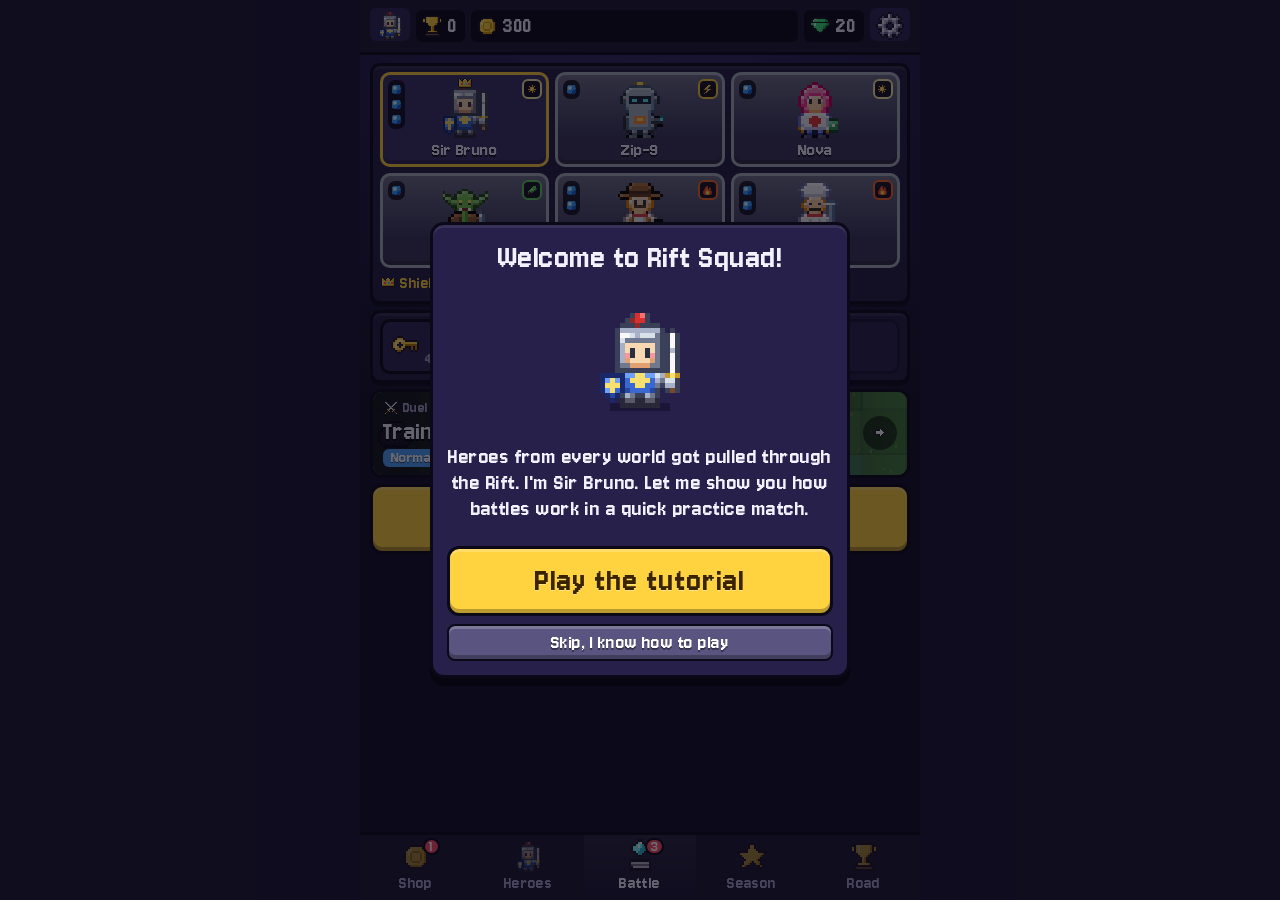
==== commit 9f983856: "Mode picker: Duel, Adventure, Rift Run Co-Authored-By: Claude Opus 5.5 <noreply@anthropic.com> Claud" ====
--- a/index.html
+++ b/index.html
@@ -892,6 +892,16 @@
 .hcard .lvl { display: flex; align-items: center; justify-content: center; gap: 4px; }
 .hcard .lvl .lvup { width: 18px; height: 18px; animation: lvupBob .8s ease-in-out infinite alternate; filter: drop-shadow(0 1px 0 #000); }
 @keyframes lvupBob { from { transform: translateY(1px); } to { transform: translateY(-3px); } }
+/* ---- mode picker ---- */
+.mlist { display: flex; flex-direction: column; gap: 9px; margin-top: 6px; }
+.mrow { display: flex; align-items: center; gap: 10px; padding: 10px 12px; border-radius: 14px; background: #241d40; border: 3px solid #3e3866; cursor: pointer; box-shadow: 0 4px 0 #0008; }
+.mrow.on { border-color: #ffd23f; background: #2f2650; box-shadow: 0 0 0 3px #ffd23f44, 0 4px 0 #0008; }
+.mrow.locked { opacity: .55; }
+.mrow .mi { flex: none; width: 46px; height: 46px; border-radius: 12px; background: #0b0716; display: flex; align-items: center; justify-content: center; } .mrow .mi img { width: 30px; height: 30px; }
+.mrow .mt { flex: 1; min-width: 0; display: flex; flex-direction: column; line-height: 1.08; text-align: left; }
+.mrow .mt b { font-size: 25px; } .mrow .mt small { font-size: 16px; color: #c9c0f0; } .mrow .mt em { font-style: normal; font-size: 16px; color: #ffd23f; white-space: nowrap; overflow: hidden; text-overflow: ellipsis; } .mrow .mt em img { width: 13px; height: 13px; vertical-align: -1px; }
+.mrow .mck img { width: 24px; height: 24px; } .mrow .btn.sm { flex: none; }
+.duelbtn .drow .tiny img { width: 12px; height: 12px; vertical-align: -1px; }
 </style>
 </head>
 <body>
@@ -3765,7 +3775,7 @@
   const el = $('#screen');
   if (TAB === 'battle') el.innerHTML = homeHTML(); else if (TAB === 'heroes') el.innerHTML = heroesHTML();
   else if (TAB === 'season') el.innerHTML = seasonHTML(); else if (TAB === 'road') el.innerHTML = roadHTML(); else if (TAB === 'shop') el.innerHTML = shopHTML();
-  if (TAB === 'battle') { const a = selArena(); const c = arenaBanner(a, [], 12, 3); const old = $('#arena-cv'); if (old) { c.id = 'arena-cv'; old.replaceWith(c); } }
+  if (TAB === 'battle') { const a = modeArena(); const c = arenaBanner(a, [], 12, 3); const old = $('#arena-cv'); if (old) { c.id = 'arena-cv'; old.replaceWith(c); } }
   if (TAB === 'road') { const h = $('#road-here'); if (h) setTimeout(() => { el.scrollTop += h.getBoundingClientRect().top - el.getBoundingClientRect().top - (el.clientHeight - h.offsetHeight) / 2; }, 30); } // scroll only the list (scrollIntoView also shoved the whole page up on iPhone)
   updateTimers();
 }
@@ -3786,6 +3796,56 @@
 // arena picked on the home screen (null = your current arena)
 function selArena() { const top = arenaIndex(S.trophies); return S.pickArena == null ? top : Math.max(0, Math.min(top, S.pickArena)); }
 function pickArena(dir) { const top = arenaIndex(S.trophies), a = Math.max(0, Math.min(top, selArena() + dir)); S.pickArena = a === top ? null : a; persist(); SFX.tap(); render(); }
+// ---------- the three main modes: the home card shows the chosen one, tap it to switch ----------
+const MODES = {
+  duel: { name: 'Duel', icon: 'i_swords', what: 'Win trophies in your arena' },
+  adv:  { name: 'Adventure', icon: 'star', what: 'Beat levels for rewards and stars' },
+  run:  { name: 'Rift Run', icon: 'i_orb', what: `Climb ${RUN_STAGES} stages with one squad` },
+};
+function curMode() { return S.tutorialDone && MODES[S.mode] ? S.mode : 'duel'; }
+function modeArena() { const m = curMode(); return m === 'adv' ? ADVENTURE[0].arena : m === 'run' ? ARENAS.length - 1 : selArena(); }
+function modeStatus(id) {
+  if (id === 'duel') { const d = DIFF[S.lastDiff] || DIFF.normal; return `${esc(ARENAS[selArena()].name)} · ${d.name}`; }
+  if (id === 'adv') { const C = ADVENTURE[0], got = advChapterStars(S, C.id), max = C.levels.length * 3, nxt = advNext(S, C.id);
+    return `${got >= max ? 'Chapter ' + C.id + ' done' : advLevel(C.id, nxt).type === 'boss' ? 'Boss level' : 'Level ' + (nxt + 1)} · ${icon('star', 'ii')}${got}/${max}`; }
+  const R = S.run;
+  return !R ? (S.runBest ? `Best: stage ${S.runBest} of ${RUN_STAGES}` : 'New mode!') : R.phase === 'over' ? 'Run over: collect rewards' : R.phase === 'captain' || R.phase === 'draft' ? 'Drafting your squad' : `Stage ${R.stage} of ${RUN_STAGES} · ${R.hearts}${icon('i_heart', 'ii')}`;
+}
+function modeCardHTML() {
+  const m = curMode(), M2 = MODES[m];
+  let title, row;
+  if (m === 'duel') {
+    const top = arenaIndex(S.trophies), a = selArena(), A = ARENAS[a], next = ARENAS[top + 1], older = a < top, d = DIFF[S.lastDiff] || DIFF.normal;
+    const pr = next ? (S.trophies - ARENAS[top].t) / (next.t - ARENAS[top].t) : 1;
+    title = esc(A.name);
+    row = `<span class="dchip" style="--dc:${d.color}">${d.name}</span>${older ? '<span class="tiny">no trophies at stake</span>' : `<span class="bar gold thin"><i style="width:${Math.round(pr * 100)}%"></i></span>`}`;
+  } else if (m === 'adv') { const C = ADVENTURE[0]; title = `Chapter ${C.id}: ${esc(C.name)}`; row = `<span class="tiny">${modeStatus('adv')}</span>`; }
+  else { title = 'Rift Run'; row = `<span class="tiny">${modeStatus('run')}</span>`; }
+  return `<button class="duelbtn mode-${m} ${m === 'duel' && selArena() < arenaIndex(S.trophies) ? 'older' : ''}" onclick="openModes()"><canvas id="arena-cv"></canvas><span class="dtxt"><small>${icon(M2.icon, 'ii')} ${M2.name} · tap to change</small><b>${title}</b>
+    <span class="drow">${row}</span></span><span class="dgo">${icon('i_right', 'ii')}</span></button>`;
+}
+function modePlayLabel() {
+  const m = curMode();
+  if (m === 'adv') return `${icon('star', 'ib')} ADVENTURE`;
+  if (m === 'run') return `${icon('i_orb', 'ib')} ${S.run ? 'CONTINUE RUN' : 'RIFT RUN'}`;
+  return `${icon('i_swords', 'ib')} BATTLE`;
+}
+function playMode() { const m = curMode(); if (m === 'adv') openAdventure(); else if (m === 'run') openRun(); else startBattle(); }
+function openModes() {
+  SFX.tap();
+  const cur = curMode();
+  const row = id => { const M2 = MODES[id], locked = id !== 'duel' && !S.tutorialDone;
+    return `<div class="mrow ${id === cur ? 'on' : ''} ${locked ? 'locked' : ''}" data-mode="${id}"><span class="mi">${icon(locked ? 'lock' : M2.icon, '')}</span>
+      <span class="mt"><b>${M2.name}</b><small>${locked ? 'Finish the tutorial first' : M2.what}</small><em>${locked ? '' : modeStatus(id)}</em></span>
+      ${id === 'duel' && !locked ? `<button class="btn sm gray" data-arena>${icon('i_gear', 'ii')} Arena</button>` : id === cur ? `<span class="mck">${icon('i_check', '')}</span>` : ''}</div>`; };
+  const m = modal(`<h2>Choose a mode</h2><div class="mlist">${['duel', 'adv', 'run'].map(row).join('')}</div>`);
+  m.querySelectorAll('[data-mode]').forEach(el => el.onclick = e => {
+    const id = el.dataset.mode;
+    if (e.target.closest('[data-arena]')) { m.close(); S.mode = 'duel'; persist(); render(); openDuel(); return; }
+    if (el.classList.contains('locked')) { toast('Finish the tutorial first'); return; }
+    S.mode = id; persist(); SFX.tap(); m.close(); render();
+  });
+}
 // Duel popup: pick the arena (any you've reached) and the difficulty
 function openDuel() {
   const m = modal(`<h2>Duel</h2><div id="duel"></div><button class="btn gold big full" id="duel-go" style="margin-top:10px">${icon('i_swords', 'ib')} BATTLE</button>`);
@@ -3824,9 +3884,8 @@
   <div class="panel tight"><div class="squad">${squad}</div>
     <div class="capline">${icon('i_crown','ii')} <b>${esc(HERO[S.squad[0]].cap.name)}</b> button: ${esc(HERO[S.squad[0]].cap.desc.replace(/^Tap: /, ''))}</div>${syn.length ? `<div class="synrow" style="margin-top:4px">${syn.map(x => `<span class="chip2" style="border-color:${WORLDS[x.world].color}">${icon('w_' + x.world, 'ii')} <b style="color:${WORLDS[x.world].color}">${WORLDS[x.world].name} ×${x.n}</b></span>`).join('')}</div>` : ''}</div>
   <div class="panel tight chestp"><button class="keyb" onclick="keyInfo()">${icon('i_key', 'ib')}<div><b>${S.keys}</b><small>${S.keys < KEY_MAX ? `<span data-until="${S.keyNext}"></span>` : 'full'}</small></div></button><div class="shelf">${shelf}</div></div>
-  <button class="duelbtn ${older ? 'older' : ''}" onclick="openDuel()"><canvas id="arena-cv"></canvas><span class="dtxt"><small>${icon('i_swords', 'ii')} Duel · tap to change</small><b>${esc(A.name)}</b>
-    <span class="drow"><span class="dchip" style="--dc:${d.color}">${d.name}</span>${older ? '<span class="tiny">no trophies at stake</span>' : `<span class="bar gold thin"><i style="width:${Math.round(pr * 100)}%"></i></span>`}</span></span><span class="dgo">${icon('i_right', 'ii')}</span></button>
-  <div class="playrow"><button class="btn gold big full battlebtn" onclick="startBattle()">${icon('i_swords','ib')} BATTLE</button>${S.tutorialDone ? `<div class="modes">${advButtonHTML()}${runButtonHTML()}</div>` : ''}</div>
+  ${modeCardHTML()}
+  <div class="playrow"><button class="btn gold big full battlebtn" onclick="playMode()">${modePlayLabel()}</button></div>
   </div>`;
 }
 function keyInfo() { modal(`<h2>Keys</h2><div class="center">${icon('i_key', 'ib')}</div><p class="center">You have <b>${S.keys}</b> of ${KEY_MAX} keys. 1 key opens 1 chest.</p><p class="center small mute">${S.keys < KEY_MAX ? `Next key in <b data-until="${S.keyNext}">${fmtDur(S.keyNext - now())}</b>. ` : ''}A new key every ${KEY_HOURS} hours, or buy them in the Shop. Every win puts a chest on your shelf (up to ${SHELF_MAX}).</p><button class="btn gold full" data-close>OK</button>`); }
@@ -5034,7 +5093,7 @@
   });
   inner.innerHTML = html;
   const fi = focus != null ? focus : here; map.scrollTop = Math.max(0, pts[fi][1] - map.clientHeight * 0.62);
-  $('#adv-x', el).onclick = () => { SFX.tap(); closeAdventure(); };
+  $('#adv-x', el).onclick = () => { SFX.tap(); closeAdventure(); render(); };
   el.querySelectorAll('[data-lv]').forEach(b => b.onclick = () => { SFX.tap(); advLevelBox(C, +b.dataset.lv, el); });
   if (focus != null) setTimeout(() => advLevelBox(C, focus, el), 250);
 }
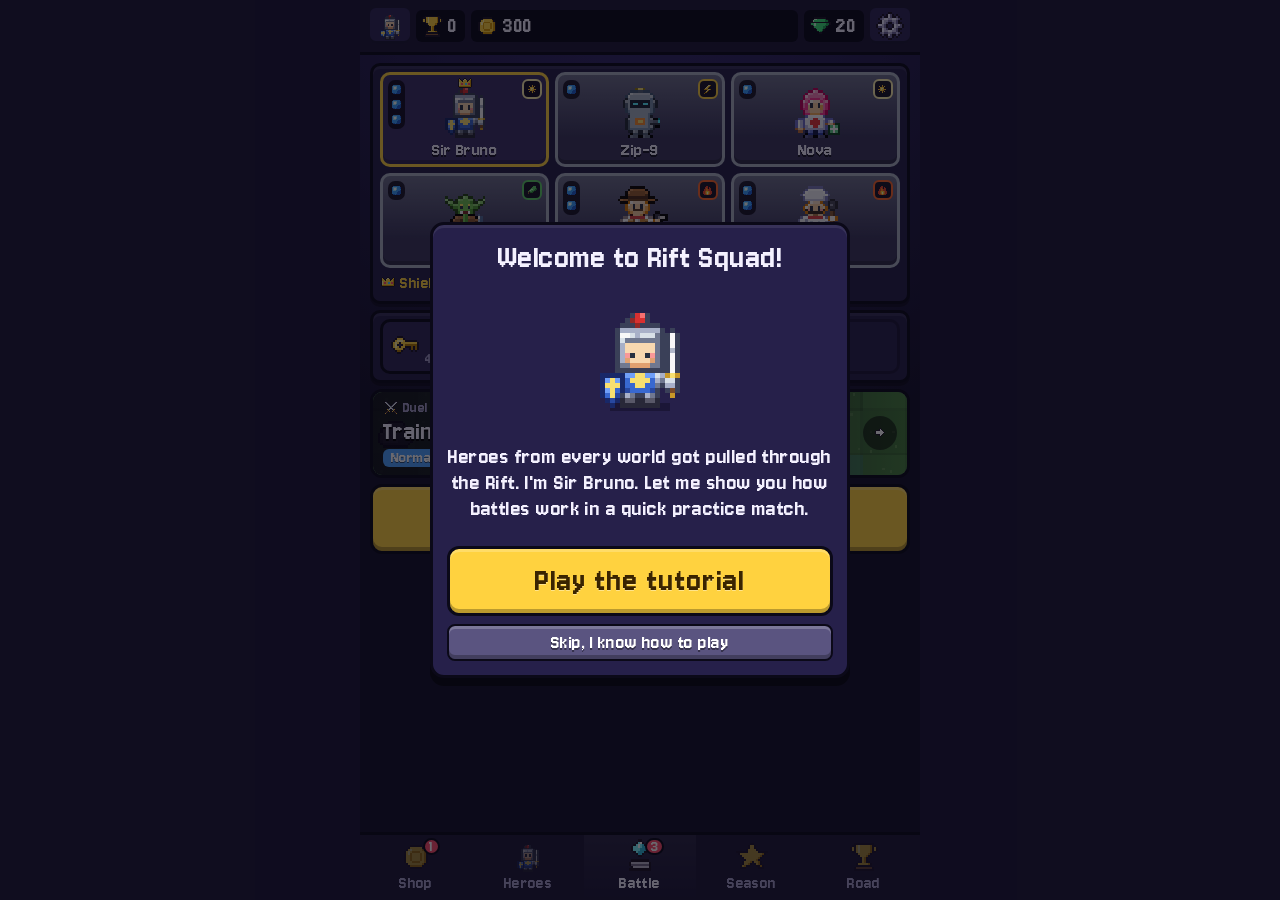
==== commit af90fdd2: "Batch 1 sprite redesigns and new idle breathing Co-Authored-By: Claude Opus 5.5 <noreply@anthropic.c" ====
--- a/index.html
+++ b/index.html
@@ -936,7 +936,7 @@
 <div id="toast"></div>
 <script>
 const SPRITES_DATA = {"_common":{"k":"#1b1325","e":"#1b1325","w":"#ffffff","s":"#f2c29b","S":"#d1906b","l":"#e8eef5","y":"#ffd23f","n":"#8a5a32","N":"#4e2e1a"},"bruno":{"pal":{"m":"#c3ccd8","M":"#7f8aa0","b":"#3a6fd8","B":"#2a4fa0","r":"#e03c3c"},"rows":["......rrr.......",".....kkrkkk.....","....kmmmmmmk....","...kmmmmmmmmk...","...kMMMMMMMMk...","...kmsessesmk.l.","...kmsessesmk.l.","...kmssssssmk.l.","....kMssssMk..l.",".....kkkkkk...l.","....kbbbbbbk..l.","...kbbbyybbbk.l.","...kmbbbbbbmkyyy","....kBBBBBBk..n.","....kMMkkMMk....","....kkk..kkk...."]},"zip":{"pal":{"g":"#b8c2cc","G":"#7d8894","D":"#3d4550","c":"#4ff0ff","o":"#ff8a2a"},"rows":[".......y........",".......k........","...kkkkkkkkkk...","...kggggggggk...","...kgkkkkkkgk...","...kgkckkckgk...","...kgkkkkkkgk...","...kggggggggk...","...kgGgGGgGgk...",".....kkkkkk.....","....kggggggk....","...kggooooggkDDk","...kGggggggGkDk.","....kGGGGGGk....","....kgkkkkgk....","....kkk..kkk...."]},"nova":{"pal":{"p":"#ff7ab8","P":"#c94a88","W":"#c9d3e0","r":"#e5383b","b":"#4a5bd4","g":"#3ccf6e"},"rows":["................",".....kkkkkk.....","....kppppppk....","...kppppppppk...","...kppssssppk...","...kpsessespk...","...kpsessespk...","..kppssssssppk..","..kPPkkkkkkPPk..","...kPkwwwwkPk...","....kwwrrwwk..r.","...kwwrrrrwwkrrr","...kswwrrwwsk.g.","....kWWWWWWk..g.","....kbbkkbbk..g.","....kkk..kkk...."]},"marla":{"pal":{"h":"#2b2b3a","a":"#c0392b","b":"#3b3f6b"},"rows":["....kk....kk....","...khhkkkkhhk...","..khhhhwwhhhhk..","..kkhhhhhhhhkk..","...knnnnnnnnk...","...knsessksnk...","...knsesskknk...","...knssssssnk...","....kssssssk....",".....kkkkkk.....","....kaawwaak...l","...kaaawwaaak.l.","...ksaNNNNaskl..","....kbbbbbbkyy..","....kbbkkbbk....","....kNNkkNNk...."]},"gus":{"pal":{"g":"#6cc24a","G":"#4a9a32"},"rows":["................","................",".....kkkkkk.....","....kggggggk....",".k.kggggggggk.k.",".kgkggyggyggkgk.","..kkggeggeggkk..","...kggggggggk...","....kgwGGwgk....",".....kkkkkk.....","....knnnnnnk....","...knnNnnNnnk.l.","...kgnnnnnngk.l.","....kNNNNNNk..y.","....kggkkggk....","....kkk..kkk...."]},"rocco":{"pal":{"g":"#9a8f86","G":"#6b625b","o":"#ffb02e","m":"#5aa04a"},"rows":["................","....kkkkkkkk....","...kmmggggmmk...","..kgggggggggGk..","..kgGgggggggGk..","..kggookkooggk..","..kgggggggggGk..","..kGgkkkkkkgGk..","...kGGGGGGGGk...",".kkkggggggggkkk.","kggGkggggggkGggk","kgggkgGggGgkgggk","kGGGkggggggkGGGk",".kkkkGGGGGGkkkk.","....kGGkkGGk....","....kkkkkkkk...."]},"kit":{"pal":{"h":"#2d2a4a","H":"#1b1830","r":"#e03c3c"},"rows":["................",".....kkkkkk.....","....khhhhhhk....","...khhhhhhhhk...","...krrrrrrrrkrr.","...khsesseshkr..","...khsesseshk...","...khhhhhhhhk...","....kHHHHHHk....",".l...kkkkkk.....","..n.khhhhhhk....","...khhHhhHhhk...","...kshrrrrhsk.l.","....kHHHHHHk.lkl","....khhkkhhk..l.","....kkk..kkk...."]},"dusty":{"pal":{"v":"#c98a3a","r":"#d6453d","b":"#3f6fb5","D":"#4a4a58"},"rows":["................",".....kkkkkk.....","....knnnnnnk....","....knNNNNnk....",".knnnnnnnnnnnnk.","..kkkkkkkkkkkk..","...kssessessk...","...kssNNNNssk...","....kssssssk....","....krrrrrrk....","....kvwwwwvk....","...kvvwwwwvvk...","...ksvNNNNvskDD.","....kbbbbbbk.D..","....kbbkkbbk....","....kNNkkNNk...."]},"yuki":{"pal":{"W":"#cfe3f2","f":"#7cc8f2"},"rows":["................","....kkkkkkkk....","...kwwwwwwwwk...","..kwwwwwwwwwwk..","..kwwffffffwwk..","..kwwfeffefwwk..","..kwwfeffefwwk..","..kwwfkwwkfwwk..","..kwwwffffwwwk..",".kwwwwwwwwwwwwk.","kwwWwwwwwwwwWwwk","kwwWwwwwwwwwWwwk","kfffkwwwwwwkfffk",".kkkwwwwwwwwkkk.","...kwwwkkwwwk...","...kkkkkkkkkk..."]},"bao":{"pal":{"W":"#cdd6e2","p":"#ff9aa8","r":"#e03c3c","b":"#3b3f6b"},"rows":[".....kkkkkk.....","....kwwwwwwk....","...kwwwwwwwwk...","...kwwWwwWwwk...","....kWWWWWWk....","...kssssssssk...","...kssessessk...","...kssessessk...","...kspssssspk...","....kssNNssk....","....kwwwwwwk....","...kwwwrrwwwk...","...kswwwwwwsk.l.","....kwwwwwwk.ll.","....kbbkkbbk....","....kkk..kkk...."]},"volt":{"pal":{"Y":"#d9a400","c":"#4ff0ff","g":"#b8c2cc","G":"#7d8894","D":"#2e3440"},"rows":["................",".....kkkkkk.....","....kyyyyyyk....","...kyyyyyyyyk...","...kyYyyyyYyk...","...kykcccckyk...","...kykcwcckyk...","...kyykkkkyyk...","....kYyyyyYk....",".....kkkkkk.....","...kgkDDDDkgk...","..kggkDyyDkggk..","..kgGkDDDDkGgk..","...kkkDDDDkkk...","....kDDkkDDk....","....kkk..kkk...."]},"hex":{"pal":{"h":"#7b3fd1","H":"#4f2391","g":"#5bd97a","o":"#b8ff5c"},"rows":["........kk......",".......khk......","......khhk......",".....khhhhk.....","....khhhhhhk....","..kkkyyyyyykkk..",".khhhhhhhhhhhhk.","...kgsessesgk...","...kgssssssgk...","...kgkkkkkkgk...","....khhhhhhk.o..","...khhhyyhhhk.n.","...kshhhhhhsk.n.","....kHHHHHHk..n.","....kHHHHHHk..n.","....kkkkkkkk...."]},"ragnar":{"pal":{"m":"#a9b3c1","M":"#6f7a8c","o":"#e07b2a","O":"#b4561a","b":"#5a4632"},"rows":["................",".w....kkkk....w.",".ww..kmmmmk..ww.","..wwkmmmmmmkww..","...kmmmmmmmmk...","...kMMMMMMMMk...","...kosessesok...","...koooooooook..","....kooOOook....",".....kkookk..ll.","....knnnnnnk.lln","...knnnnnnnnk.n.","...ksbbbbbbsk.n.","....kNNNNNNk..n.","....kbbkkbbk....","....kNNkkNNk...."]},"luna":{"pal":{"W":"#c9d3e0","v":"#2b3a67","c":"#8fd3ff","o":"#ff8a2a"},"rows":["................",".....kkkkkk.....","....kwwwwwwk....","...kwwwwwwwwk...","...kwvvvvvvwk...","...kvcvvvvvvk...","...kvvcvvvvvk...","...kwvvvvvvwk...","....kwwwwwwk....",".....kkkkkk.....","..kWkwwwwwwkWk..","..kWkwoowwwkWk..","...kWwwwwwwWk...","....kwwwwwwk....","....kwwkkwwk....","....kWWkkWWk...."]},"mumbo":{"pal":{"w":"#e8dcc0","W":"#b8a888","g":"#7dff6b"},"rows":["................",".....kkkkkk.....","....kwWwwWwk....","...kwwwWWwwwk...","...kWwwwwwwWk...","...kwkgkkgkwk...","...kwwwwWwwwk...","...kWwwwwwwWk...","....kwwWWwwk....",".....kkkkkk.....","....kwWwwWwk....","...kwwwWwwwwk.w.","...kwwWwwWwwkw..","....kwwwwWwk....","....kwWkkwWk....","....kkk..kkk...."]},"vex":{"pal":{"h":"#22182e","p":"#e8e0f0","r":"#e0193a","R":"#b3123a","c":"#2a1f3d","b":"#3a2a50"},"rows":["................",".....kkkkkk.....","....khhhhhhk....","...khhhhhhhhk...","...khpppppphk...","...kpprpprppk...","..RkppppppppkR..",".RRkpppwwpppkRR.",".RRRkppppppkRRR.",".kRRRkkkkkkRRRk.","kccRkwwrrwwkRcck","kcccRkwwwwkRccck","kcccckwwwwkcccck",".kccckbbbbkccck.","..kcckbkkbkcck..","...kkkkkkkkkk..."]},"zorp":{"pal":{"o":"#ff6bd6","g":"#7ee05a","u":"#8e44ad","U":"#5e2a78","D":"#3d4550","c":"#4ff0ff"},"rows":["...o........o...","....k......k....",".....kkkkkk.....","...kkggggggkk...","..kggggggggggk..","..kgeeggggeegk..","..kgweeggweegk..","...kggggggggk...","....kggkkggk....",".....kkkkkk.....","....kuuuuuuk....","...kuuyuuyuuk...","...kguuuuuugkDc.","....kUUUUUUk....","....kggkkggk....","....kkk..kkk...."]},"ember":{"pal":{"o":"#ff8a2a","r":"#e8402a","R":"#9c1f1f","a":"#c0392b","A":"#7a1f1f","f":"#ffe066"},"rows":["......y...y.....",".....yoy.yoy....","....koooyooook..","...korroorrook..","...krrrrrrrrk...","...krsessesrk...","...krsessesrk...","...kRssssssRk...","....kRkkkkRk....",".....kkkkkk..f..","....kaaaaaak.fyf","...kaayaayaak.f.","...ksaaaaaask...","....kAAAAAAk....","....kAAAAAAk....","....kkkkkkkk...."]},"chrono":{"pal":{"b":"#3b5bdb","B":"#253a91","W":"#cdd6e2"},"rows":[".......kk.......","......kbbk......",".....kbbybk.....","....kbbbbbbk....","...kkyyyyyykk...","..kbbbbbbbbbbk..","...kssessessk...","...kwsssssswk...","...kwwwwwwwwk...","....kwwWWwwk....","....kbwwwwbk.y..","...kbbbwwbbbk.n.","...ksbbwwbbsk.y.","....kbbbybbk..n.","....kBBBBBBk..n.","....kkkkkkkk...."]},"rex":{"pal":{"g":"#4caf50","G":"#2e7d32","r":"#ff3b3b","m":"#b0bac6","M":"#6f7a8c"},"rows":["................","....kkkkkkkk....","...kggggggggk...","..kggGggggGggk..","..kgrkggggkrgk..","..kggggggggggk..","..kGlGlGlGlGlk..","..kGGGGGGGGGGk..","...kmmmmmmmmk...","..kmmkkkkkkmmk..",".kmmkmmyymmkmmk.",".kmmkMMMMMMkmmk.",".kMMkmmmmmmkMMk.","..kkkMMMMMMkkk..","...kmmmkkmmmk...","...kkkkkkkkkk..."]},"relic":{"pal":{"c":"#7ef9ff","C":"#2fb8d6","p":"#b9b4c8","P":"#6e6882"},"rows":["................",".......kk.......","......kcwk......",".....kcwcCk.....","....kccwcCCk....","....kcccCCCk....",".....kcCCCk.....","......kCCk......",".......kk.......","................","....kkkkkkkk....","...kppppppppk...","...kPPPPPPPPk...","....kpppppppk...","...kkkkkkkkkk...","................"]},"chest":{"pal":{"a":"#a0632e","A":"#6e3f1a","b":"#d9a066","B":"#8a5a32"},"rows":["................","................","...kkkkkkkkkk...","..kaaaaaaaaaak..",".kaAAAAAAAAAAak.",".kabbbbbbbbbbak.",".kkkkkkkkkkkkkk.",".kabbbkyykbbbak.",".kabbbkyykbbbak.",".kaAAAAkkAAAAak.",".kabbbbbbbbbbak.",".kaAAAAAAAAAAak.",".kkkkkkkkkkkkkk.","................","................","................"]},"coin":{"pal":{"y":"#ffd23f","Y":"#d99a00","h":"#fff3a8"},"rows":["................","................",".....kkkkkk.....","....kyyyyyyk....","...kyhyyyyyYk...","..kyhyYYYYyyYk..","..kyhYyyyyYyYk..","..kyyYyyyyYyYk..","..kyyYyyyyYyYk..","..kyyYyyyyYyYk..","..kyyyYYYYyyYk..","...kyyyyyyyYk...","....kYYYYYYk....",".....kkkkkk.....","................","................"]},"gem":{"pal":{"g":"#3ee87a","G":"#1fa856","h":"#c8ffd9"},"rows":["................","................","....kkkkkkkk....","...khhgggggGk...","..khgggggggGGk..",".kkkkkkkkkkkkkk.",".kgghgggggggGGk.","..kghggggggGGk..","...kggggggGGk...","....kgggggGk....",".....kgggGk.....","......kgGk......",".......kk.......","................","................","................"]},"trophy":{"pal":{"y":"#ffd23f","Y":"#d99a00","h":"#fff3a8","n":"#8a5a32"},"rows":["................","...kkkkkkkkkk...","..kkyhyyyyyYkk..",".kykyhyyyyyYkyk.",".kykyhyyyyyYkyk.","..kkyhyyyyyYkk..","....kyyyyyYk....",".....kyyyYk.....","......kyYk......","......kyYk......",".....kkyYkk.....","....kyyyyyYk....","....kkkkkkkk....","...knnnnnnnnk...","...kkkkkkkkkk...","................"]},"shard":{"pal":{"p":"#c08cff","P":"#7b3fd1","h":"#efe0ff"},"rows":["................",".......kk.......","......khpk......","......khpk......",".....khppPk.....",".....khppPk.....","....khpppPPk....","....khpppPPk....","....khpppPPk....",".....khppPk.....",".....khppPk.....","......khPk......","......khPk......",".......kk.......","................","................"]},"lock":{"pal":{"g":"#b8c2cc","G":"#7d8894","Y":"#d99a00"},"rows":["................","................",".....kkkkkk.....","....kggGGggk....","....kgk..kgk....","....kgk..kgk....","...kkkkkkkkkk...","...kyyyyyyyyk...","...kyyykkyyyk...","...kyyykkyyyk...","...kyyyykyyyk...","...kYYYYYYYYk...","...kkkkkkkkkk...","................","................","................"]},"rock":{"pal":{"a":"#8d8a9e","b":"#5e5b70","c":"#b8b5c8"},"rows":["................","................","................",".....kkkkkk.....","....kccaaaak....","...kcaaaaaaak...","..kcaaaaaaaabk..","..kcaaaaaaabbk..",".kcaaaaaaaabbbk.",".kaaaaaaaaabbbk.",".kaaaaaaaabbbbk.",".kbaaaaaabbbbbk.","..kbbbbbbbbbbk..","...kkkkkkkkkk...","................","................"]},"crate":{"pal":{"a":"#b07a3c","b":"#7a4f22","c":"#d6a060"},"rows":["................","................",".kkkkkkkkkkkkkk.",".kccccccccccccbk",".kcbbbbbbbbbbabk",".kcbcaaaaaaabbbk",".kcbacaaaaabcbbk",".kcbaacaaabaabk.",".kcbaaacabaaabk.",".kcbaaaabcaaabk.",".kcbaaabaacaabk.",".kcbaabaaaacabk.",".kcbbbbbbbbbbbk.",".kbbbbbbbbbbbbk.",".kkkkkkkkkkkkkk.","................"]},"crystal":{"pal":{"a":"#8fe3ff","b":"#3fa3d6","c":"#e6fbff"},"rows":["................","........k.......",".......kck......",".......kcak.....","...k...kcabk....","..kck..kcabk....","..kcak.kcabk.k..","..kcabkkcabkkck.","..kcabkcaaabkcak","..kcaabcaaabkcbk","..kcaabcaaabcabk","...kcabcaaabcabk","...kcabcaaabcbk.","....kkkkkkkkkkk.","................","................"]},"pillar":{"pal":{"a":"#d8cfb8","b":"#a89f88","c":"#f4eedc"},"rows":["................","..kkkkkkkkkkkk..","..kccccccccccbk.","..kbbbbbbbbbbbk.","...kcaaaaaabk...","...kcababaabk...","...kcababaabk...","...kcababaabk...","...kcababaabk...","...kcababaabk...","...kcababaabk...","...kcaaaaaabk...","..kccccccccccbk.","..kbbbbbbbbbbbk.","..kkkkkkkkkkkkk.","................"]},"star":{"pal":{"y":"#ffd23f","Y":"#d99a00"},"rows":["................",".......kk.......","......kyyk......","......kyyk......",".....kyyyyk.....","kkkkkkyyyyykkkkk",".kyyyyyyyyyyyYk.","..kyyyyyyyyyYk..","...kyyyyyyyYk...","....kyyyyyYk....","...kyyyYkyyYk...","...kyyYk.kyYk...","..kyYkk...kkYk..","..kkk......kkk..","................","................"]},"w_kingdom":{"pal":{"g":"#c9cfdc","G":"#7d869a","b":"#3a6fd8","k":"#3a2f5a","y":"#ffd23f"},"rows":["................","................",".......k........","......kyk.......","......kbbk......","...k.kkbkk.k....","..kgkgkgkgkgk...","..kgggggggggGk..","..kgggggggggGk..","..kggggkkgggGk..","..kggggkkgggGk..","..kGGGGkkGGGGk..","...kkkk..kkkk...","................","................","................"]},"w_machines":{"pal":{"o":"#ff8c1a","O":"#b35a00","h":"#ffc27a","k":"#3a2f5a"},"rows":["................","................","......kk.kk.....",".....kookook....","...kkooooook....","..kooookkooOk...","..koook..koOk...","...kook..koOk...","..koook..koOOk..","..kooookkooOk...","...kkooooOOk....",".....koOkOOk....","......kk.kk.....","................","................","................"]},"w_spooky":{"pal":{"w":"#ece9ff","W":"#a8a2c8","k":"#3a2f5a"},"rows":["................","................",".....kkkkk......","....kwwwwwk.....","...kwwwwwwwk....","..kwwkwwwkwWk...","..kwwkwwwkwWk...","..kwwwwwwwwWk...","..kwwwkkkwwWk...","..kwwwwwwwwWk...","..kwwwwwwwWWk...","..kwkwwkwwkWk...","...k.kk.kk.k....","................","................","................"]},"w_wild":{"pal":{"g":"#5fd068","G":"#2f8a3a","n":"#8a5a32"},"rows":["................","................","................","....k..k..k.....","...kgkkgkkgk....","...kgkkgkkgk....","....kkkkkkk.....","....kgggggk.....","...kgggggggk....","...kgggggggGk...","....kgggggGk....",".....kGGGkk.....","......kkk.......","................","................","................"]},"w_rogues":{"pal":{"k":"#2a2438","r":"#c0392b","w":"#ffffff"},"rows":["................","................","................","................","................","...kkkkkkkkkk...","...kkwkkkkwkk...","...kwwkkkkwwk...","...kkkkrrkkkk...","....kkkkkkkk....","................","................","................","................","................","................"]},"w_cosmic":{"pal":{"p":"#7b3fd1","h":"#c07bff","P":"#3f1f78","y":"#ffd23f"},"rows":["................","................","................","............k...","......kkkk.kyk..",".....kppppkkk...","...kkphhpppPk...","..kyyphppppPyk..","..kyyyyyyyyyyk..","...kyPpppPPyk...","....kpPPPPPk....",".....kPPPPk.....","......kkkk......","................","................","................"]},"i_crown":{"pal":{"y":"#ffd23f","Y":"#d99a00","h":"#fff3a8","r":"#ff4d6d","b":"#4cc9ff"},"rows":["................","................","................","..k....kk....k..",".kyk..khhk..kyk.",".kyykkhyyykkyYk.",".kyyykyyyykyyYk.",".khyyyyyyyyyyYk.",".khyrryybbyrrYk.",".khyrryybbyrrYk.",".khyyyyyyyyyyYk.",".kYYYYYYYYYYYYk.","..kkkkkkkkkkkk..","................","................","................"]},"i_heart":{"pal":{"r":"#ef3b4f","h":"#ff8a96","R":"#a3122a","w":"#ffffff"},"rows":["................","................","...kkk...kkk....","..khhRk.khhRk...",".khrwrRkhrrrRk..",".khrrrrhrrrrRk..",".khrrrrrrrrrRk..",".kRrrrrrrrrrRk..","..kRrrrrrrrRk...","...kRrrrrrRk....","....kRrrrRk.....",".....kRrRk......","......kRk.......",".......k........","................","................"]},"i_healer":{"pal":{"p":"#ff6fb5","h":"#ffb3d9","P":"#c2347c","w":"#ffffff"},"rows":["................","................","...kkk...kkk....","..khhPk.khhPk...",".khpwpPkhpppPk..",".khppppwppppPk..",".khpppwwwpppPk..",".kPppppwppppPk..","..kPpppppppPk...","...kPpppppPk....","....kPpppPk.....",".....kPpPk......","......kPk.......",".......k........","................","................"]},"i_swords":{"pal":{"l":"#f4f7fb","g":"#9aa6b8","y":"#ffd23f","n":"#8a5a32"},"rows":["................","..kk........kk..",".klgk......kglk.","..klgk....kglk..","...klgk..kglk...","....klgkkglk....",".....klgglk.....","......klgk......","....kkgllgkk....","...kyglkklgyk...","....kyk..kyk....","...knkykkyknk...","..knk.k..k.knk..",".kyk........kyk.","..k..........k..","................"]},"i_arm":{"pal":{"s":"#f2c29b","h":"#ffe0c4","S":"#c47f55"},"rows":[".........kkk....","........khhhk...",".......khsssSk..","......kShsssssk.",".......khsssssSk","......kShssssSk.",".......kSSSssSk.","....kkk.kksssSk.","...khhhk.ksssSk.","..khssshkksssSk.",".khssssshksssSk.","khssssssssssssSk","khsssssssssssSk.",".kSSSSSSSSSSSk..","..kkkkkkkkkkk...","................"]},"i_bow":{"pal":{"n":"#a8692e","N":"#6b3f17","l":"#e8eef5","a":"#d9a066","g":"#9aa6b8","r":"#ff4d6d"},"rows":["................",".......kk.......","......knnk......",".....klkknk.....","....klk..knk....","...klk...knNk...","..klkkkkkkknkk..",".krraaaaaaaaggk.","..klkkkkkkknkk..","...klk...knNk...","....klk..knk....",".....klkknk.....","......knnk......",".......kk.......","................","................"]},"i_hit":{"pal":{"o":"#ff8c1a","y":"#ffd23f","w":"#fff8d6"},"rows":["................",".......k........","...k..kok..k....","..kok.kok.kok...","...kokoookok....","....kooyook.....","..kkooyyyookk...",".koooyywyyoook..","..kkooyyyookk...","....kooyook.....","...kokoookok....","..kok.kok.kok...","...k..kok..k....",".......k........","................","................"]},"i_flame":{"pal":{"r":"#e8452a","o":"#ff8c1a","y":"#ffd23f","w":"#fff8d6"},"rows":["................","......k.........",".....krk........",".....krrk.k.....","....krrrkkrk....","....krorrkrrk...","...krroorrrrk...","...krrooorrrk...","..krrooyyoorrk..","..krroyyyyorrk..","..krroywwyorrk..","..krroywwyorrk..","...krroyyorrk...","....krrrrrrk....",".....kkkkkk.....","................"]},"i_cross":{"pal":{"g":"#3ccf5a","h":"#9cf2a8","G":"#1d8a35"},"rows":["................","................","......kkkk......",".....khhhGk.....",".....khggGk.....","...kkkhggGkkk...","..khhhgggghhGk..","..khggggggggGk..","..khggggggggGk..","..kGGGggggGGGk..","...kkkhggGkkk...",".....khggGk.....",".....kGGGGk.....","......kkkk......","................","................"]},"i_shield":{"pal":{"l":"#dfe6f0","L":"#8f9bb0","b":"#3a7bf0","B":"#2251a8","y":"#ffd23f"},"rows":["................","...kkkkkkkkkk...","..kllllllllllk..","..klbbbbbbbBLk..","..klbbbyybbBLk..","..klbbyyyybBLk..","..klbbbyybbBLk..","..klbbbyybbBLk..","...klbbbbbBLk...","...klbbbbbBLk...","....klbbbBLk....",".....klbBLk.....","......kLLk......",".......kk.......","................","................"]},"i_bolt":{"pal":{"y":"#ffd23f","h":"#fff3a8","Y":"#d99a00"},"rows":["................","................","........kkkk....",".......khhhYk...","......khyyYk....",".....khyyYk.....","....khyyYkkk....","...kYYYYyhhYk...","....kkkkhyYk....","......khyYk.....",".....khYYk......","....kYYkk.......","...kYkk.........","....k...........","................","................"]},"i_check":{"pal":{"g":"#3ccf5a","G":"#1d8a35"},"rows":["................","................","................","...........kk...","..........kgGk..",".........kgGk...","..kk....kgGk....",".kgGk..kgGk.....","..kgGkkgGk......","...kgGgGk.......","....kgGk........",".....kk.........","................","................","................","................"]},"i_gear":{"pal":{"g":"#b8b2d6","h":"#ece9ff","G":"#6f6898"},"rows":["................",".......kk.......","....k.khGk.k....","...kGkkhGkkGk...","..kGghhgghhgGk..","...khggGGggGk...","..kkhgGkkGgGkk..",".khhgGk..khghGk.",".kGGgGk..khgGGk.","..kkhgGkkhgGkk..","...khgghhggGk...","..kGgGGggGGgGk..","...kGkkhGkkGk...","....k.kGGk.k....",".......kk.......","................"]},"i_x":{"pal":{"w":"#ffffff","l":"#c9c3ee"},"rows":["................","................","................","....kk....kk....","...kwwk..kwlk...","...kwwwkkwwlk...","....kwwwwwlk....",".....kwwwlk.....",".....kwwwlk.....","....kwwwwwlk....","...kwwwkkwwlk...","...kwwk..kwlk...","....kk....kk....","................","................","................"]},"i_ff":{"pal":{"w":"#ffffff","l":"#c9c3ee"},"rows":["................","................","................","....k...k.......","...kwk.kwk......","...kwwkkwwk.....","...kwwwkwwwk....","...kwwwwwwwwk...","...kwwwlwwwlk...","...kwwlkwwlk....","...kwlkkwlk.....","....kk..kk......","................","................","................","................"]},"i_right":{"pal":{"w":"#ffffff"},"rows":["................","................","................","........k.......",".......kwk......","....kkkkwwk.....","...kwwwwwwwk....","...kwwwwwwwwk...","...kwwwwwwwk....","....kkkkwwk.....",".......kwk......","........k.......","................","................","................","................"]},"i_left":{"pal":{"w":"#ffffff"},"rows":["................","................","................",".......k........","......kwk.......",".....kwwkkkk....","....kwwwwwwwk...","...kwwwwwwwwk...","....kwwwwwwwk...",".....kwwkkkk....","......kwk.......",".......k........","................","................","................","................"]},"i_up":{"pal":{"w":"#ffffff"},"rows":["................","................","................",".......kk.......","......kwwk......",".....kwwwwk.....","....kwwwwwwk....","...kwwwwwwwwk...","....kkwwwwkk....",".....kwwwwk.....",".....kwwwwk.....","......kkkk......","................","................","................","................"]},"i_lvup":{"pal":{"k":"#0b2a12","g":"#5fd068","h":"#b5f5ba","G":"#2f9a3a"},"rows":["................","................","................",".......kk.......","......kggk......",".....kghggk.....","....kghgggGk....","...kghggggGGk...","...kkkggGGkkk...","......kgGk......","......kgGk......","......kgGk......","......kkkk......","................","................","................"]},"i_hand":{"pal":{"s":"#f2c29b","h":"#ffe0c4","S":"#c47f55"},"rows":["................",".....kk.........","....khSk........","....khSk........","....khSkkk......","....khshhSk.....","...kkhssssSk....","..kSkhssssSk....","..kShssssssSk...","...khssssssSk...","...kSssssssSk...","....khssssSk....","....kSSSSSSk....",".....kkkkkk.....","................","................"]},"i_globe":{"pal":{"b":"#3a7bf0","g":"#3ccf5a","w":"#cfe3ff"},"rows":["................","......kkkk......","....kkbbbbkk....","...kbbggbbwbk...","..kbgggggbbbbk..","..kbggggbbgbbk..",".kbbbgggbbggbbk.",".kbbbbggbbgggbk.",".kbbbbbgbbbggbk.",".kbbbbbbbbbgbbk.","..kbbbbggbbbbk..","..kbbbbgggbbbk..","...kbbbbggbbk...","....kkbbbbkk....","......kkkk......","................"]},"i_save":{"pal":{"d":"#3a4fb0","l":"#c9cfdc","L":"#5a6478","w":"#ffffff","g":"#9aa6b8"},"rows":["................","..kkkkkkkkkkk...",".kdddddddddddk..",".kddlllllLlddk..",".kddlllllLldddk.",".kddlllllLldddk.",".kddddddddddddk.",".kddwwwwwwwwddk.",".kddwggggggwddk.",".kddwwwwwwwwddk.",".kddwggggggwddk.",".kddwwwwwwwwddk.",".kddddddddddddk.","..kkkkkkkkkkkk..","................","................"]},"i_laser":{"pal":{"c":"#4ff0ff","w":"#ffffff","b":"#2a8fd8","g":"#9aa6b8","G":"#5a6478"},"rows":["................","......kkkk......",".....kcwwck.....",".....kcwwck.....",".....kcwwck.....",".....kcwwck.....","....kccwwcck....","....kccwwcck....","...kggcwwcggk...","..kgggbccbggGk..","..kggggggggGGk..","...kgggggggGk...","....kGGGGGGk....",".....kkkkkk.....","................","................"]},"i_bomb":{"pal":{"d":"#3a3550","D":"#221d33","h":"#7d77a0","n":"#c9a46a","y":"#ffd23f","o":"#ff8c1a","w":"#ffffff"},"rows":["................",".........k.k....","........kokyk...",".........kywk...","........knyok...",".....kkknkkk....","....kddddk......","...kdhhdddk.....","..kdhddddDdk....","..kdhdddddDk....","..kddddddDDk....","..kdddddDDDk....","...kddDDDDk.....","....kDDDDk......",".....kkkk.......","................"]},"i_dash":{"pal":{"p":"#b36bff","w":"#ffffff","l":"#d9c4ff"},"rows":["................","................","................","..kk.....kk.....",".kllk...kppk....","..kkkk.kppppk...","..klllkpppwppk..","..kkkkkppwwwppk.",".kllllkpppwppk..","..kkkk.kppppk...","..kllk..kppk....","...kk....kk.....","................","................","................","................"]},"i_boot":{"pal":{"r":"#ff4d6d","h":"#ff9aae","R":"#b3203f","w":"#ffffff","l":"#c9c3ee","y":"#ffd23f"},"rows":["................","................",".kk....kkkk.....","kwwk..khrrrk....","klwwk.khrrrk....",".klwwkkhrrrk....","..klwkkhrrrk....","...kk.khrrrkk...","......khrrrrrk..","......khrrrrrrk.","......krrrrrrRk.","......kRRRRRRRk.","......kyyyyyyyk.",".......kkkkkkk..","................","................"]},"i_taunt":{"pal":{"r":"#ff4f6b","R":"#a3122a","w":"#ffffff"},"rows":["................","......kkkk......",".....krrrrk.....","....krrwwrRk....","....krrwwrRk....","....krrwwrRk....","....krrwwrRk....","....krrwwrRk....",".....krRRRk.....","......kkkk......",".....krrrrk.....","....krrwwrRk....",".....krRRRk.....","......kkkk......","................","................"]},"i_cannon":{"pal":{"d":"#3a3550","D":"#221d33","h":"#7d77a0","n":"#8a5a32","N":"#5a3a1f","o":"#ff8c1a","y":"#ffd23f"},"rows":["................","................","............kk..",".....kkkkkkkoyk.","....kdddddddkok.","...kdhhhhhhddk..","..kddddddddDDk..","..kdddddddDDk...","...kDDnnnDkk....","....knNNNnk.....","...knNkkkNnk....","...knNkkkNnk....","....knNNNnk.....",".....kkkkk......","................","................"]},"i_hook":{"pal":{"l":"#dfe6f0","L":"#8f9bb0","n":"#c9a46a"},"rows":["................","................",".......kk.......","......knnk......","......knnk......","......knnk......","......kllk......","...k..kllk.k....","..klk.kllkklk...","..kllkkllkllk...","...klllllllk....","....kLLLLLk.....",".....kkkkk......","................","................","................"]},"i_rock":{"pal":{"g":"#9a8f86","h":"#c8bdb2","G":"#5e554e"},"rows":["................","................","................","......kkkk......",".....khhhGk.....","....khggggGk....","...khggggggGk...","..khggggggggGk..","..khggggggggGk..","..kGggggggggGk..","...kGggggggGk...","....kGGGGGGk....",".....kkkkkk.....","................","................","................"]},"i_stone":{"pal":{"g":"#9a8f86","h":"#c8bdb2","G":"#5e554e","k":"#1b1325"},"rows":["................","................","...kkkkkkkkkk...","..khhhhghhhhgk..","..khgggGhgggGk..","..kGGGGGGGGGGk..","..khhghhhhghhk..","..khgGhgggGhgk..","..kGGGGGGGGGGk..","..khhhhghhhhgk..","..khgggGhgggGk..","..kGGGGGGGGGGk..","...kkkkkkkkkk...","................","................","................"]},"i_quake":{"pal":{"g":"#9a8f86","G":"#5e554e","y":"#ffd23f","w":"#ffffff"},"rows":["................","................","..k..k...k..k...",".kykkwk.kykkyk..","..kykk.kkykyk...","...kykkwkk.k....","..kkkkkkkkkkk...",".kgggggkgggggk..",".kggggkkgggggk..",".kGGGGkGGGGGGk..",".kGGGkkGGGGGGk..",".kGGGGkGGGGGGk..","..kkkk.kkkkkk...","................","................","................"]},"i_wrap":{"pal":{"w":"#ece0c4","W":"#b8a88a","k":"#5a4a3a"},"rows":["................","................",".....kkkkkk.....","....kwwwwwwk....","...kwwWwwwWwk...","..kwWwwwWwwwWk..","..kwwwWwwwWwwk..","..kWwwwwWwwwWk..","..kwwWwwwwWwwk..","...kwwwWwwwwk...","....kwwwwwwk....",".....kkkkkkwk...","...........kwk..","............k...","................","................"]},"i_skull":{"pal":{"w":"#ece9ff","W":"#a8a2c8","k":"#3a2f5a"},"rows":["................","................",".....kkkkkk.....","....kwwwwwwk....","...kwwwwwwwwk...","..kwwwwwwwwwWk..","..kwkkwwwkkwWk..","..kwkkwwwkkwWk..","..kwwwwkwwwwWk..","...kwwwwwwwWk...","....kwkwkwWk....","....kwWwWwWk....",".....kkkkkk.....","................","................","................"]},"i_whirl":{"pal":{"s":"#e0c98a","S":"#a8904a","w":"#fff3d6"},"rows":["................","................",".....kkkkkk.....","....kssssssk....","...kskkkkkkSk...","..kskkwwwwkkSk..","..kskwkkkkskSk..","..kskwksskskSk..","..kskwkkskskSk..","..kskkwwkkskSk..","...kskkkkskkSk..","....kSSSSkkSk...",".....kkkk..k....","................","................","................"]},"i_teeth":{"pal":{"w":"#ffffff","W":"#c9c3ee","r":"#c0392b","R":"#7a1f1f"},"rows":["................","................","................","...kkkkkkkkkk...","..krrrrrrrrrrk..","..krwRwRwRwrRk..","..krkwkwkwkwRk..","..krkk.k.k.kRk..","..krkwkwkwkwRk..","..krWwRwRwRwRk..","..kRRRRRRRRRRk..","...kkkkkkkkkk...","................","................","................","................"]},"i_missile":{"pal":{"l":"#dfe6f0","L":"#8f9bb0","r":"#ff4d6d","o":"#ff8c1a","y":"#ffd23f"},"rows":["................","................","...........kk...","..........krrk..",".........klrrk..","........kllLk...","...k...kllLk....","..krk.kllLk.....","..krrkllLk......","...krllLk.......","...koLLk........","..koyok.........","..kyok..........","...kk...........","................","................"]},"i_clock":{"pal":{"w":"#fff3d6","W":"#d9c79a","b":"#3b5bdb","B":"#1f2f8a","k":"#1b1325"},"rows":["................","................",".....kkkkkk.....","....kbbbbbbk....","...kbwwwwwwBk...","..kbwwwkwwwwBk..","..kbwwwkwwwwBk..","..kbwwwkwwwwBk..","..kbwwwkkkwwBk..","..kbwwwwwwwwBk..","..kbWwwwwwwWBk..","...kbWWWWWWBk...","....kBBBBBBk....",".....kkkkkk.....","................","................"]},"i_mine":{"pal":{"d":"#3a3550","D":"#221d33","h":"#7d77a0","r":"#ff4f6b","c":"#4ff0ff"},"rows":["................","................",".......k........","....k.kck.k.....","...kckkdkkck....","....kdddddkk....","...kdhhddddDk...","..kcdhdrdddDck..","...kddddddDDk...","....kDDDDDkk....","...kckkDkkck....","....k.kck.k.....",".......k........","................","................","................"]},"i_drone":{"pal":{"l":"#dfe6f0","L":"#8f9bb0","g":"#5fd068","w":"#ffffff","d":"#3a3550"},"rows":["................","................","................","...kkk....kkk...","..kLLLk..kLLLk..","...kkdkkkkdkk...","....kdllllldk...","...klllllllLk...","...klgwwglLLk...","...klgwwglLLk...","....kLLLLLLk....",".....kgkkgk.....","......k..k......","................","................","................"]},"i_poison":{"pal":{"g":"#7dff6b","h":"#d4ffcc","G":"#2f9a2a"},"rows":["................","................",".......k........","......kGk.......",".....khgGk......",".....khgGk......","....khgggGk.....","...khgggggGk....","..khgggggggGk...","..khgggggggGk...","..kGgggggggGk...","...kGgggggGk....","....kGGGGGk.....",".....kkkkk......","................","................"]},"i_drop":{"pal":{"g":"#ff3b5c","h":"#ffb3c0","G":"#a3122a"},"rows":["................","................",".......k........","......kGk.......",".....khgGk......",".....khgGk......","....khgggGk.....","...khgggggGk....","..khgggggggGk...","..khgggggggGk...","..kGgggggggGk...","...kGgggggGk....","....kGGGGGk.....",".....kkkkk......","................","................"]},"i_water":{"pal":{"b":"#4fa3ff","h":"#bfe2ff","B":"#1f5fb8"},"rows":["................","................",".......k........","......kBk.......",".....khbBk......",".....khbBk......","....khbbbBk.....","...khbbbbbBk....","..khbbbbbbbBk...","..khbbbbbbbBk...","..kBbbbbbbbBk...","...kBbbbbbBk....","....kBBBBBk.....",".....kkkkk......","................","................"]},"i_leaf":{"pal":{"g":"#5fd068","h":"#b5f5ba","G":"#2f8a3a","n":"#8a5a32"},"rows":["................","................",".........kkk....",".......kkgggk...","......kgggggk...",".....kgghgggGk..","....kghhgggGGk..","...kghggggGGk...","...kgggggGGk....","..kgnggGGGk.....","..knkGGGkk......","..knkkkk........","...k............","................","................","................"]},"i_sun":{"pal":{"y":"#ffd23f","h":"#fff3b0","o":"#ff9f1a"},"rows":["................","................",".......k........","....k.kyk.k.....","...kykkokkyk....","....kyyyyyk.....","...kkyhhyykk....","..kyoyhyyyoyk...","...kkyyyyokk....","....kyyyook.....","...kykkokkyk....","....k.kyk.k.....",".......k........","................","................","................"]},"i_moon":{"pal":{"p":"#c07bff","h":"#e6ccff","P":"#7a3fc0"},"rows":["................","................","......kkk.......",".....kpppk......","....kpphk.......","...kpphk........","...kpphk........","..kpphhk...k....","...kpphk..kPk...","...kppphkkPPk...","....kpppPPPk....",".....kPPPkk.....","......kkk.......","................","................","................"]},"i_target":{"pal":{"r":"#ff4f6b","w":"#ffffff"},"rows":["................","................",".......k........",".....kkrkk......","....krrrrrk.....","...krkkrkkrk....","...krk.k.krk....","..krrrkwkrrrk...","...krk.k.krk....","...krkkrkkrk....","....krrrrrk.....",".....kkrkk......",".......k........","................","................","................"]},"i_food":{"pal":{"w":"#fff3d6","W":"#d9c79a","n":"#c9a46a","N":"#8a5a32"},"rows":["................","................","................",".......kk.......","......kwwk......",".....kwwwwk.....","....kwwwwwwk....","...kwwwnwwwwk...","..kwwwnwwwwwWk..","..kwwwwwwwwWWk..","..kWWWWWWWWWWk..","...kNNNNNNNNk...","....kkkkkkkk....","................","................","................"]},"i_shuriken":{"pal":{"l":"#dfe6f0","L":"#8f9bb0","k":"#3a3550"},"rows":["................","................",".......k........","......klk.......","......kllk......","...kkkklLkkk....","..klllkkkLLLk...","...kLLkkkLLk....","..kLLLkkklllk...","...kkkLlkkkk....",".....kllk.......","......klk.......",".......k........","................","................","................"]},"i_smoke":{"pal":{"g":"#b8b2d6","h":"#ece9ff","G":"#6f6898"},"rows":["................","................","................",".....kkk........","....khhGk.k.....","...khgggGkGkk...","..khggggghghGk..","..khggggggggGk..",".khggggggggGk...",".kGgggggggggGk..","..kGgggGgggGk...","...kGGGkGGGk....","....kkk.kkk.....","................","................","................"]},"i_snow":{"pal":{"w":"#ffffff","c":"#8fe3ff"},"rows":["................","................",".......k........","....k.kwk.k.....","...kwkkwkkwk....","....kwkckwk.....","...kkkwcwkkk....","..kwcccwcccwk...","...kkkwcwkkk....","....kwkckwk.....","...kwkkwkkwk....","....k.kwk.k.....",".......k........","................","................","................"]},"i_snowball":{"pal":{"w":"#ffffff","c":"#bfe8ff","C":"#7cc8f2"},"rows":["................","................","................",".....kkkkk......","....kwwwwCk.....","...kwwwwwwCk....","..kwwwwwwwwCk...","..kwwwwwwwwCk...","..kwwwwwwwwCk...","..kCwwwwwwwCk...","...kCwwwwwCk....","....kCCCCCk.....",".....kkkkk......","................","................","................"]},"i_frog":{"pal":{"g":"#5fd068","h":"#a8f2b0","G":"#2f8a3a","w":"#ffffff","k":"#1b1325","r":"#ff6b6b"},"rows":["................","................","...kk....kk.....","..kwwk..kwwk....",".kwkkwkkwkkwk...",".kwwwwggwwwwk...",".kgggggggggggk..",".kghhgggggggGk..",".kgggrrrrrggGk..",".kggggggggggGk..","..kgGGGGGGGGk...",".kggkkggkkggk...","..kk..kk..kk....","................","................","................"]},"i_cauldron":{"pal":{"d":"#3a3550","D":"#221d33","h":"#7d77a0","g":"#7dff6b","G":"#2f9a2a"},"rows":["................","................",".....k..k.......","....kgkkgkk.....","...kkkgkkkgkk...","..kggGgGgGgggk..","..kddddddddddk..","...kdhddddddDk..","...kdhdddddDDk..","...kddddddDDDk..","....kDDDDDDDk...","....kDkkkkDk....",".....k....k.....","................","................","................"]},"i_meteor":{"pal":{"o":"#ff8c1a","y":"#ffd23f","g":"#9a8f86","G":"#5e554e","h":"#c8bdb2"},"rows":["................","................","...k............","..kykk..........","...koyk.k.......","...kkoykyk......","..kokkoyykk.....","...kokkogggk....","....kokghgggk...",".....kghgggGk...",".....kgggggGk...","......kgggGk....",".......kGGk.....","........kk......","................","................"]},"i_float":{"pal":{"p":"#c07bff","w":"#ffffff"},"rows":["................","................",".......kk.......","......kwwk......",".....kwppwk.....","....kwppppwk....","...kwppppppwk...","....kkkppkkk....","......kppk......","......kppk......",".....kwwwwk.....","....kwkkkkwk....",".....k....k.....","................","................","................"]},"i_hole":{"pal":{"p":"#7b3fd1","P":"#3f1f78","k":"#140c22","w":"#e6d0ff"},"rows":["................","................","......kkkkk.....",".....kwpppwk....","....kpPPPPpwk...","...kpPkkkkPpk...","..kwPkkkkkkPpk..","..kpPkkkkkkPwk..","..kpPkkkkkkPpk..","...kpPkkkkPpk...","....kwPPPPpk....",".....kpppwk.....","......kkkk......","................","................","................"]},"i_buff":{"pal":{"r":"#ff4f6b","R":"#a3122a","w":"#ffb3c0"},"rows":["................","................",".......k........","......krk.......",".....krwrk......","....krwrrrk.....","...krwrrrrRk....","..krrrrrrrRRk...","...kkkrrRkkk....",".....krrRk......",".....krrRk......",".....kRRRk......","......kkk.......","................","................","................"]},"i_bat":{"pal":{"d":"#5a3a7a","D":"#2f1f45","r":"#ff4f6b"},"rows":["................","................","................","..k..........k..",".kdk...kk...kdk.",".kddk.kddk.kddk.",".kdddkddddkdddk.",".kdddddrdrddddk.","..kddddddddddk..","...kdDdddddDk...","...kDkkddkkDk...","....k..kDk.k....","........k.......","................","................","................"]},"i_charm":{"pal":{"p":"#ff6fb5","h":"#ffb3d9","P":"#c2347c","y":"#ffd23f","n":"#c9a46a"},"rows":["................","................",".............k..","...kk..kk...kyk.","..kppkkppk.kyk..",".kphppppppknk...",".kphpppppPnk....",".kpppppppnk.....","..kppppPnk......","...kppnPk.......","....knPk........","...knkk.........","..kyk...........","...k............","................","................"]},"i_shrink":{"pal":{"p":"#c07bff","P":"#7b3fd1","w":"#ffffff"},"rows":["................","................","...kk......kk...","..kppk....kppk..","..kpppk..kpppk..","...kpppkkpppk...","....kppkkppk....",".....kkwwkk.....",".....kkwwkk.....","....kppkkppk....","...kpppkkpppk...","..kpppk..kpppk..","..kppk....kppk..","...kk......kk...","................","................"]},"i_clone":{"pal":{"g":"#7ee05a","G":"#3f8a2a","l":"#c9f5b8"},"rows":["................","................","....kkk.kkk.....","...kgggklllk....","..kgggglllllk...","..kgGgglGlllk...","..kgggglllllk...","...kggkkllkkk...","..kggggllllllk..","..kggggllllllk..","..kggkgllkkllk..","..kggkgllkkllk..","...kk.kkk..kk...","................","................","................"]},"i_ufo":{"pal":{"l":"#dfe6f0","L":"#8f9bb0","c":"#4ff0ff","g":"#7dff6b","y":"#fff3a8"},"rows":["................","................","................","......kkkk......",".....kcccck.....","...kkcccccckk...","..kllllllllllk..",".kllgllgllglllk.","..kLLLLLLLLLLk..","...kkykkkkykk...","...kyyykkyyyk...","..kyyyyyyyyyyk..","...kkkkkkkkkk...","................","................","................"]},"i_ring":{"pal":{"o":"#ff8c1a","y":"#ffd23f","r":"#e8452a"},"rows":["................","................",".....kkkkkk.....","....kyooooyk....","...kyokkkkoyk...","..kyok....koyk..","..kork....krok..","..kork....krok..","..kork....krok..","..kyok....koyk..","...kyokkkkoyk...","....kyooooyk....",".....kkkkkk.....","................","................","................"]},"i_firewall":{"pal":{"r":"#e8452a","o":"#ff8c1a","y":"#ffd23f"},"rows":["................","................","................","...k...k...k....","..krk.krk.krk...","..krrkkrrkkrrk..",".krorrrorrrork..",".kroyrroyrroyk..",".kryyrryyrryyk..",".kryyrryyrryyk..",".krrrrrrrrrrrk..","..kkkkkkkkkkk...","................","................","................","................"]},"i_key":{"pal":{"y":"#ffd23f","h":"#fff3a8","Y":"#b37a00","k":"#1b1325"},"rows":["................","................","................","....kkk.........","...kyyyk........","..kyhhhykkkkkk..",".kyhykyyyyyyyyk.",".kyhk.kyYYYYYYk.",".kyhykyykkkYkYk.","..kyyyyk..kYkYk.","...kYYk....k.k..","....kk..........","................","................","................","................"]},"i_htrophy":{"pal":{"b":"#7fb2ff","h":"#d6e6ff","B":"#3b5bdb","n":"#8a5a32"},"rows":["................","................","...kkkkkkkkkk...","..kbbbbbbbbbbk..","..kbhbbbbbbbBk..","...kbhbbbbbBk...","...kbhbbbbbBk...","....kbbbbBBk....",".....kbbBBk.....","......kbBk......",".....kbbBBk.....","....knnnnnnk....","....knnnnnnk....",".....kkkkkk.....","................","................"]},"i_tnear":{"pal":{"r":"#ff4f6b","R":"#a3122a","w":"#ffffff"},"rows":["................","................",".......kk.......",".....kkrrkk.....","....krrRRrrk....","...krRkkkkRrk...","...krkkwwkkrk...","..krRkwrrwkRrk..","..krRkwrrwkRrk..","...krkkwwkkrk...","...krRkkkkRrk...","....krrRRrrk....",".....kkrrkk.....",".......kk.......","................","................"]},"i_tback":{"pal":{"y":"#ffd23f","Y":"#d99a00","g":"#9a8f86","G":"#5e554e","r":"#ff4f6b","R":"#a3122a"},"rows":["................","................",".....kkkkk......","....kyyyyyk.....","...kykkkkkyk....","..kyk.....kyk...","..kyk....kyyyk..",".kyk..kk..kyk...",".kyk.kggk..kk...",".kykkggggkkrrk..",".kykkgGGgkrrrRk.","..k.kgGGgkrrrRk.","....kGGGGkkRRk..",".....kkkk..kk...","................","................"]},"i_tweak":{"pal":{"e":"#5a5470","E":"#3a3550","r":"#ef3b4f","R":"#a3122a","w":"#ffffff"},"rows":["................","................","...kkk...kkk....","..keeek.keeek...",".keeeeekeeeEEk..",".keeeeewEeeeEk..",".keeeeeEweeeEk..",".keeeewEeeeeEk..","..keeeeweeeEk...","...krrrrrrRk....","....krrrrRk.....",".....krrRk......","......kRk.......",".......k........","................","................"]},"i_tbig":{"pal":{"r":"#ef3b4f","h":"#ff8a96","R":"#a3122a","w":"#ffffff","y":"#ffd23f"},"rows":["................","................","...kkk...kkk....","..khhhk.khhhk...",".khhrrrkhrrrRk..",".khrrrrwrrrrRk..",".krrrrwwwrrrRk..",".krrrwwwwwrrRk..","..krrrrwrrrRk...","...krrrwrrRk....","....krrrrRk.....",".....krrRk......","......kRk.......",".......k........","................","................"]},"i_medal":{"pal":{"b":"#4fa3ff","B":"#3b5bdb","r":"#ff4f6b","R":"#a3122a","y":"#ffd23f","Y":"#d99a00","h":"#fff3a8"},"rows":["................","...kk......kk...","..kbBk....krRk..","...kbBk..krRk...","....kbBkkrRk....",".....kbBrRk.....",".....kyyyyk.....","....kyhhyyYk....","...kyhyyyyYYk...","...kyhyyyyYYk...","...kyyyyyYYYk...","....kyYYYYYk....",".....kYYYYk.....","......kkkk......","................","................"]},"i_note":{"pal":{"p":"#c07bff","P":"#7b3fd1"},"rows":["................","................",".......kkkkkk...","......kppppppk..","......kpPPPPpk..","......kpkkkkpk..","......kpk..kpk..","....kkkpk.kkpk..","...kpppk.kpppk..","..kpppPkkpppPk..","..kpppPkkpppPk..","...kPPk..kPPk...","....kk....kk....","................","................","................"]},"i_wild":{"pal":{"p":"#c07bff","P":"#7b3fd1","h":"#f0d8ff","w":"#ffffff","c":"#4ff0ff","y":"#ffd23f"},"rows":["................","................","..kk.kkkkkk.kk..",".kPpkppppppkpPk.",".kPpkphhwppkpPk.","..kPppphpppPPk..","...kppcyycppk...","....kpyccypPk...",".....kPppPPk....","......kPPkk.....",".....kpppPk.....","....kpppppPk....","....kPPPPPPk....",".....kkkkkk.....","................","................"]},"i_orb":{"pal":{"b":"#3aa0ff","h":"#9fe8ff","w":"#ffffff","B":"#1f5fd0"},"rows":["................",".....kkkkkk.....","....kbbbbbbk....","...kbbbbbbbbk...","..kbhhhhbbbbBk..",".kbbhwwhhbbbBBk.",".kbbhwwhbbbbbBk.",".kbbhhhbbbbbBBk.",".kbbbhbbbbbBBBk.",".kbbbbbbbbBBBBk.",".kbbbbbbbBBBBBk.","..kbbbbbBBBBBk..","...kBBbBBBBBk...","....kBBBBBBk....",".....kkkkkk.....","................"]},"i_orb0":{"pal":{"s":"#221c38","r":"#4a4272"},"rows":["................",".....kkkkkk.....","....krrrrrrk....","...krrrssrrrk...","..krrssssssrrk..",".krrssssssssrrk.",".krrssssssssrrk.",".krssssssssssrk.",".krssssssssssrk.",".krrssssssssrrk.",".krrssssssssrrk.","..krrssssssrrk..","...krrrssrrrk...","....krrrrrrk....",".....kkkkkk.....","................"]}};
-const SPRITES32 = {"bruno":{"w":16,"h":20,"pal":["#3a4058","#d83030","#f87070","#902828","#a8b0c8","#f8f8f8","#d8e0e8","#707890","#f8d8b0","#283040","#b0b8c8","#f89898","#e0a070","#182868","#70a0f8","#f8e070","#c89828","#3868d0","#2848a0","#7a4a28","#282838","#585868"],"rows":["......0120......",".....03110......","....00030000....","...0444444440.0.","...0556466670050","...0677777770050","...0488888870050","...04898898700a0","...04b9889b70050","...04c8888c70050","...077cccc770050","...0000000000050","dddddeeffee64gfg","defedhffffh47660","dfffdhhffhh70440","defhdihhhhi0.0j0","dhfidiiiiii0..g.",".did04700470....","..d.kllkkllk....","....kkkkkkkk...."]},"marla":{"w":16,"h":20,"pal":["#000000","#555572","#f7a0ad","#f37688","#830518","#414157","#303040","#929292","#111118","#ea0f30","#f8f8f8","#020101","#c2824f","#fef8f1","#1e1828","#fbe3c6","#57361b","#f8d0a0","#283040","#f7af5a","#5b8cbd","#ffffff","#8a5830","#a86b3b","#aec4db","#370c0a","#dd7772","#d4544d","#c83830","#92251f","#f0f0f0","#cecaca","#f8d040","#685204","#da7a06","#5b61a7","#4a4f8b","#73533c","#553d2c"],"rows":["..00100..0012334",".01565577158994.","0066666aa6665500","1566666aa6666655","0066666666666800",".08886666668880.","..bcdeeeeeefcb..","..bghhiheeejgb.k","..bgjhiheeejgbkl","..bmnjhhhhjcgbko","..bggpjjjjpggklk","..pqrrllllqrrpok",".pqsstuuuvsssrok",".pssswuuuuwsstok",".pssstvuuvtsstok",".psst15ww55stlx.",".ptssrrssrrswwwx",".ydttttttttttjy.","..yp0zA00zA0py..","...0BCC00BCC0..."]},"rocco":{"w":16,"h":20,"pal":["#172e12","#94c688","#77b869","#43382d","#60a850","#c6bfb8","#b2a89f","#427b35","#a09488","#81705f","#f8b030","#3a322e","#191512","#a49b94","#8f847c","#7a7068","#574c44"],"rows":["....01222220....","...3144444423...","..356777777563..","..388666666893..",".35888888888863.",".388aaa88aaa893.",".388aaa88aaa893.",".39888888888893.","..388bbbbbb893..","..399998888893..","cc331228888933cc","de566668888866de","fg888b8888b889fg","fg8888b8a8b889fg","fg88888b888b89fg","gg888888888b89gg","5689888888889866","889c99999999c889","999deeeccdeee999","33cggggccggggc33"]},"mumbo":{"w":16,"h":20,"pal":["#6d5603","#f6de89","#f3d25e","#7e93e1","#5974d8","#f0c838","#d5a90b","#213ca0","#0c1844","#685204","#3858d0","#ffffff","#f6f0e3","#f8d040","#ece0c4","#2a2418","#80ff70","#c69a33","#dec58b","#ab915e","#dfd7c7","#cfc3aa","#675531"],"rows":["....01234120....","...0156775520...","..015552255520..","..836556655638..",".99a466bc663799.","9dddd4beec3dddd9",".8aaaffffffaa78.",".9aaafgffgfaa79.","9ddddffffffdddd9",".8a7hiiijjj8a78.","83a79kllbch9aa48","9dddd00bi00dddd9","87ei52222226ei78",".hei66666666eih.",".heicccccccceih.",".hiklllliiiiiih.",".hiccccckllllih.","..hiiiiiccccch..","...hmklmmklmh...","...mkjjmmjjlm..."]},"rex":{"w":16,"h":20,"pal":["#123313","#87cb8a","#67bd6b","#4cb050","#338236","#ff3b3b","#7a2828","#f8f8f8","#000000","#1c2029","#707a8c","#4d5668","#a0a7b3","#868f9e","#475c79","#e3e7ec","#c8cfd9","#b0bac8","#8295af","#58f0ff"],"rows":["...0012222200...","..012333333220..","..033333333340..",".01355333355320.",".03355333355340.",".03333333333340.",".04676767676640.","..866666666668..","..866666666668..","...9aaaaaaab9...","..9cbbbbbbbbd9..","99efggggggggge99","cdfhhicdddhhhgcd","abhhhiajjbhhhiab","abhhhiajjbhhhiab","abhhhibbbbhhhiab","bbihhhgggghhhibb","122iiiiiiiiii122","444cddd99cddd444","009bbbb99bbbb900"]},"chrono":{"w":16,"h":20,"pal":["#0c1a51","#8498e6","#5e78df","#685204","#3c5cd8","#1e3caf","#f8d040","#007cd7","#49b2ff","#90d0ff","#020309","#4965d0","#304dba","#172764","#fef8f1","#fbe3c6","#462915","#000000","#da7a06","#283040","#f8d0a0","#f7af5a","#7c7cb9","#ffffff","#f4f4f8","#c7c7de"],"rows":[".....012220..333","....0144450.3666","...0144644207898","...044444650.383",".aa155555552a666","abccccccccccc666","adddddefffddddgh",".aaaiejkkjfiahgh","...ielkkkklfihgh","...mnnllllnnmhgh","...moonnnnopmhgh","...0oooooop00hgh","..01pooooop120gh",".0142ooooop442gh",".0445oooop1445gh",".0445pooop4445gh",".04442ppp14445gh",".0555522255555gh","..abccccccccchgh","..addddddddddhgh"]},"zip":{"w":16,"h":20,"pal":["#957c07","#f8e070","#425773","#546276","#dce1e7","#c0c9d4","#a8b4c4","#242b37","#798fab","#abb2be","#1c2434","#58f0ff","#f89030","#000000","#007f8b","#788297","#626c7f","#2f3542","#919baa"],"rows":["......0110......","....22233222....","...2455555552...","..246666666652..","..766666666687..",".796aaaaaaaa897.",".736abbaabba837.",".736aaaaaaaa837.","..266666666682..","..286666666682..","...2666666682...","...7666666687...","..7966cccc689dde","..7366c11c68fggb","..7366cccc68hhhh","..736666666897dd","..738888888837..","...779i779i77...","....d337733d....","...dfggddfggd..."]},"nova":{"w":16,"h":20,"pal":["#be025a","#fdd2e6","#faa7ce","#f880b8","#f83892","#fef8f1","#fbe3c6","#283040","#f8d0a0","#f7af5a","#f8a0a0","#6b6bc6","#ffffff","#f0f0f8","#e83838","#bdbde3","#0f4221","#83dba2","#60d188","#40c870","#f8f8f8","#279950","#da7a06","#111848","#8b95dc","#6775d1","#000000","#2a399e","#5a5a8d","#484871"],"rows":[".......00.......",".....001200.....","....01233220....","...0133333320...","...0334444340...","..013456664320..","..034578876340..","..034878879340..","..044888889340..","...03a8888a40...","...0449999440...","...bccccccccb...","..bcdddeedddcb..","..bdddeeeeddfggg","..bdddeeeeddfhii","..bfdddeedddfjkl","..m5ffffffff5lll","...mnopnnopnmggg","....qrrnnrrq....","...qsttqqsttq..."]},"gus":{"w":16,"h":20,"pal":["#224514","#a4d790","#89cb6e","#70c050","#4e9831","#f8e060","#283040","#f8f8f8","#7a2828","#020101","#526f9a","#c2824f","#a86b3b","#fdfdfe","#8a5830","#57361b","#99aac3","#bb723d","#995d32","#000000","#93724e","#755b3e","#2d2216","#73533c","#553d2c"],"rows":["................","................",".......00.......","0....001200....0","100.01233220.001","0120033333400120",".04223533532240.","..044363363440..","...0033333400...","....04788740....","....99934999.a..","...9bcc34bcc9da.","..9beef34eeecga.","..9eeef34eeefga.","..9eeef34eeefga.","..9feef34eefhij.","..01fff44fff10..","...0jkljjklj0...","....jmmjjmmj....","...jnoojjnooj..."]},"dusty":{"w":16,"h":20,"pal":["#0d0803","#c98b55","#b7743a","#986030","#643e1c","#4e2e1a","#da7a06","#fef8f1","#fbe3c6","#f8d0a0","#283040","#f7af5a","#5a3a20","#9d8c8c","#3f0d0d","#ffffff","#d84040","#dbb17c","#946324","#f0f0f0","#cecaca","#c88838","#d19b58","#040405","#828295","#6b6b7e","#353544","#111f37","#86a1d0","#6587c3","#000000","#305089","#9a6337","#784d2b"],"rows":["....01222220....","...0133333320...","...0333333340...",".00055555555000.","0122444444442220",".00067888886000.","...679a99a986...","...699a99a9b6...","...6b9cccc9b6...","....6b9999b6....","....de999bed....","...dfggggggfd...","..dfhijjjklmfd..","..dklijjjkliknnn","..dklijjjklioppp","..dklijjjkliqnnn","..67iikkkkii76..","...6rstrrstr6...","....uvvrrvvu....","...uwxxuuwxxu..."]},"bao":{"w":16,"h":20,"pal":["#7c7cb9","#ffffff","#f4f4f8","#c7c7de","#da7a06","#fef8f1","#fbe3c6","#f8d0a0","#526f9a","#283040","#fdfdfe","#e1e5ec","#f7af5a","#f8a0a0","#99aac3","#3a2a1e","#7e7eaf","#480c0c","#e04040","#f0f0f4","#c0c8d8","#c5c5d8","#000000","#5b61a7","#4a4f8b","#212444","#51516e","#3d3d54"],"rows":["....01111110....","...0122222210...","..012222222210..","...0222222230...","...0333333330...","....04566640....","....45777764888.","...457977976abb8","...4cd7777dc8e8.","....4cffffc48e8.","....gh777chg8e8.","...g1iiiiii1ge8.","..g1jjjjjjjj1e8.","..gjjjkjjkjjle8.","..gjjjjjjjjjle8.","..gljjkjjkjjle8.","..45llllllll54..","...4mnommnom4...","....mppmmppm....","...mqrrmmqrrm..."]},"kit":{"w":16,"h":20,"pal":["#000000","#554e93","#433e75","#450b0b","#34305a","#e03c3c","#18162d","#fef8f1","#283040","#fbe3c6","#f7af5a","#453e77","#24203e","#342e59","#5677a0","#08070f","#d8e0ea","#3e356a","#2c264b"],"rows":["......0000......","....00122200....","...3124444223333","..35555555555555","..04464664646035","..046789989460.3","..046a8aa8a460..","..066bcddcd460..",".e.06cccccf60...","ege06ffffff60...",".ege00122200....","..eg222222220...","..044444444420..","..044444444460e.","..04555555556ege","..04444444444geg","..06644664466ege","...0046004600.e.","....06600660....","...0hii00hii0..."]},"yuki":{"w":16,"h":20,"pal":["#4d6aa3","#ffffff","#4f81e5","#97a8c9","#f0f4fc","#b3c8f2","#ceeaf9","#a4d8f4","#283040","#80c8f0","#3caeed","#f8f8f8","#7a2838"],"rows":["..010222222010..","..032111111230..","..221444444122..",".21144555544112.",".24445677754452.","2144568998754412","2445698998974452","2445a999999a4452","24441abccba14452","254441aaaa144452","2244441111444522","1144444444444411","4444444444444445","4444444444444445","4444444444444445","5544444444444455","2255444444445522","..224445544522..",".21144522444112.",".25555522555552."]},"volt":{"w":16,"h":20,"pal":["#929292","#806400","#f8f8f8","#fbe594","#f9da67","#f8d040","#edba04","#1c2434","#58f0ff","#000000","#57657f","#454f64","#334455","#343c4c","#c3cbd4","#161a23","#90a0b0","#a8b4c1","#627c96","#414a60","#2f3544"],"rows":[".......00.......",".....112211.....","....13422441....","...1355225541...","...1555225561...","..135777777541..","..167888877761..","...9777777779...","...1677777761...","....16655661....","....99956999....","...9abb55bbb9c..","..9addd55dddbec.","..9dddd55ddfeghc","..9dddd55ddfigic","..9fddd55dddbic.","..cefdd55ddfec..","...c9df99df9c...","....9ff99ff9....","...9jkk99jkk9..."]},"hex":{"w":16,"h":20,"pal":["#240f42","#a883db","#8e60d1","#7840c8","#562799","#599300","#685204","#c0ff60","#f8d040","#f8f8f8","#462915","#000000","#126627","#9ee8b1","#79e093","#fef8f1","#fbe3c6","#27c14e","#f8d0a0","#283040","#f7af5a","#58d878","#f8a0a0","#130721","#9462d4","#7c3eca","#6830b0","#461e7b","#da7a06","#7031ce","#5c28a9","#4a2088","#2a1050"],"rows":["......01220.....",".....013340...5.","....61333326.575",".000888888880797","01224444444424ab",".0cdefgggggdebab","..chfijiijighbab","..chiijiijikhbab","..chkiiiiiikhbab","..clemiiiimehbab","..clhnkkkknhhbab","..choppppppphbab","..noqqq88qqqpbab","..nqqqqqqqqqrbab","..nqqqqqqqqqrbab","..nrqqqqqqqqrbab","..sfrrrrrrrrfbab","...btuuuuuuubbab","...bvvvwwvvwbbab","...bwwwbbwwwbbab"]},"luna":{"w":16,"h":20,"pal":["#5d70cf","#ffffff","#eceef8","#283868","#b6bee7","#90d0ff","#f8f8f8","#4d6494","#f6f7f9","#d9dee8","#c0c8d8","#90a0c0","#f89030","#333c4d","#c1c5ce","#a7adba"],"rows":[".......00.......","....00011000....","...0111221110...","..012222222210..","..022233332240..","..022553333240..",".01235333333210.","..023363363340..","..022333335240..","..042233332240..",".77044422444077.","7897000240007897","7ab0111221110ab7","7ab122c5cc221ab7","7ab222cccc224ab7","7bb2222222224bb7",".70442244224407.","...0024002400...","....d440044d....","...deffddeffd..."]},"ragnar":{"w":16,"h":20,"pal":["#d09e20","#ffffff","#f7efda","#425773","#e7c87a","#dce1e7","#c0c9d4","#a8b4c4","#798fab","#526f9a","#da7a06","#fef8f1","#fbe3c6","#fdfdfe","#e1e5ec","#f7af5a","#283040","#c8d0dc","#99aac3","#5b2b06","#f1b07e","#ec9755","#e88030","#c05d11","#000000","#bb723d","#462915","#b28357","#966c45","#7a5838","#4b351f","#8ea5c1","#708db1","#5878a0","#3b5575","#93724e","#755b3e","#2d2216","#73533c","#553d2c"],"rows":[".0120.3333.0120.",".040.356663.040.",".04035777763040.",".04257777776140.","..04287777814999","...abc7888bcdeee","...affgccgffhhhi","...jklffffklhhhi","...jmmllllmniiii","...jmmmmmmmnjopo","...onmmmmmnoooqo","..orsmmmmmnrsoqo","..otummmmnruuoqo","..ouvnmmmnvwuoqo","..ouxwnnnvxyuoqo","..ouxxwwwxxyuoqo","..abyyyyyyyyboqo","...aozAoozAoaoqo","....oBBooBBo..o.","...oCDDooCDDo..."]},"vex":{"w":16,"h":20,"pal":["#000000","#4f356a","#38264b","#241830","#9453d6","#ffffff","#1e0208","#f0e8f8","#e84765","#ccafe9","#830d24","#e81838","#e31e43","#c01838","#9d8c8c","#f8f8f8","#543d7a","#2c2040","#3f2e5b","#0b0811","#f0f0f0","#cecaca","#634889","#4d386b","#181022","#493162","#322243"],"rows":["......0000......",".....012220.....","....01333320....","....00333300....","....45033054....",".6.4575005754.6.","6864777557794686","6a6677b77b7966a6",".68c977777798c6.",".6da497bb796da6.",".6aa0e9ff9e0da6.",".0gag55bb55gag0.",".0hijkkbbklhij0.",".0hhjkkkkklhhj0.","0ghhjkkkkklhhhi0","0hhjjkkkkklhjhj0","0hj5jllllllj5hj0","gjji0mn00mn0gjji","00000oo00oo00000","...0pqq00pqq0..."]},"zorp":{"w":16,"h":20,"pal":["#950773","#f870d8","#2a7811","#baeea9","#9be782","#80e060","#50d524","#141018","#f8f8f8","#251030","#b383cc","#9f62bf","#9044bf","#77369e","#8c48b0","#653081","#602c80","#39184d","#000000","#007f8b","#788297","#626c7f","#58f0ff","#2f3542"],"rows":["..012......210..","...2322222232...","...2234444422...","..234555555442..",".23555555555542.",".25555555555562.",".25777755777762.",".25587755778562.",".25555755755562.",".26555555555562.","..266557755662..","...2966666692...","...9abbcdabb9...","..9aeefgheeebiij","..9eeefgheefkllm","..9feefgheefnnnn","..23fffhhfff32ii","...2icdiicdi2...","....ighiighi....","...ichhiihhdi..."]},"ember":{"w":16,"h":20,"pal":["#530f05","#f08676","#592c03","#f89030","#e84028","#f8e068","#ec614d","#b9250f","#fef8f1","#fbe3c6","#283040","#f8d0a0","#f7af5a","#be0e0e","#f8a0a0","#370c0a","#dd7772","#d4544d","#f8d040","#c83830","#92251f","#da7a06","#000000","#cf3131","#ab2828","#8a2020","#521111"],"rows":[".....010012.....",".....030043200..","..0001566450160.",".01604444446432.",".04364444444470.",".07477477477470.","..0789a99a9970..","..07bbabbabc70..","..07cbbbbbbc70..","...0debbbbed0...","....ffcbbcff..0.","...fghhiihhhf212","..fgjjjiijjjh333","..fjjjjiijjjj353","..fjjjjiijjjj333","..fkjjjiijjjkf22","..l8kkkiikkk8l..","...mnooppooom...","...mpppqqppqm...","...mqqqmmqqqm..."]}};
+const SPRITES32 = {"bruno":{"w":16,"h":20,"pal":["#3a4058","#d83030","#f87070","#902828","#a8b0c8","#f8f8f8","#d8e0e8","#707890","#f8d8b0","#283040","#b0b8c8","#f89898","#e0a070","#182868","#70a0f8","#f8e070","#c89828","#3868d0","#2848a0","#7a4a28","#282838","#585868"],"rows":["......0120......",".....03110......","....00030000....","...0444444440.0.","...0556466670050","...0677777770050","...0488888870050","...04898898700a0","...04b9889b70050","...04c8888c70050","...077cccc770050","...0000000000050","dddddeeffee64gfg","defedhffffh47660","dfffdhhffhh70440","defhdihhhhi0.0j0","dhfidiiiiii0..g.",".did04700470....","..d.kllkkllk....","....kkkkkkkk...."]},"marla":{"w":16,"h":20,"pal":["#000000","#555572","#f7a0ad","#f37688","#830518","#414157","#303040","#929292","#111118","#ea0f30","#f8f8f8","#020101","#c2824f","#fef8f1","#1e1828","#fbe3c6","#57361b","#f8d0a0","#283040","#f7af5a","#5b8cbd","#ffffff","#8a5830","#a86b3b","#aec4db","#370c0a","#dd7772","#d4544d","#c83830","#92251f","#f0f0f0","#cecaca","#f8d040","#685204","#da7a06","#5b61a7","#4a4f8b","#73533c","#553d2c"],"rows":["..00100..0012334",".01565577158994.","0066666aa6665500","1566666aa6666655","0066666666666800",".08886666668880.","..bcdeeeeeefcb..","..bghhiheeejgb.k","..bgjhiheeejgbkl","..bmnjhhhhjcgbko","..bggpjjjjpggklk","..pqrrllllqrrpok",".pqsstuuuvsssrok",".pssswuuuuwsstok",".pssstvuuvtsstok",".psst15ww55stlx.",".ptssrrssrrswwwx",".ydttttttttttjy.","..yp0zA00zA0py..","...0BCC00BCC0..."]},"rocco":{"w":24,"h":22,"pal":["#172e12","#94c688","#77b869","#43382d","#60a850","#c6bfb8","#b2a89f","#427b35","#a09488","#81705f","#f8b030","#3a322e","#191512","#a49b94","#8f847c","#7a7068","#574c44"],"rows":[".........000000.........","........01222220........",".......3144444423.......","......356777777563......","......388666666893......",".....35888888888863.....",".....388aaa88aaa893.....",".....388aaa88aaa893.....",".....39888888888893.....","......388bbbbbb893......","......399998888893......","...ccc338888888933ccc...","..cede566668888866deec..","..cefg888b888gb889fgec..","..cefg8888bgg8b889fgec..","..cefg888ggb888b89fgec..","..cegg8gg888888b89ggec..","...c5689888888889866c...","...c889c99999999c889c...","....333deeeccdeee333....","......cdeeeccdeeec......","......cggggccggggc......"],"front":[[3,17,7,18],[4,19,6,19],[16,17,20,18],[17,19,19,19],[8,18,15,18]],"blink":[[8,6],[9,6],[10,6],[13,6],[14,6],[15,6]]},"mumbo":{"w":24,"h":23,"pal":["#6d5603","#f6de89","#f3d25e","#7e93e1","#5974d8","#f0c838","#d5a90b","#213ca0","#0c1844","#685204","#3858d0","#ffffff","#f6f0e3","#f8d040","#ece0c4","#2a2418","#40b838","#c69a33","#dec58b","#ab915e","#dfd7c7","#cfc3aa","#3b2f22","#efe6cf","#d6c8a6","#c99a1e","#f2c94c","#b3a17a","#7a5a10","#8a7752"],"rows":[".........007700.........","........01234120........",".......0156775520.......","......015552255520......","......836556655638......",".....99a466bc663799.....","....9dddd4beec3dddd9....",".....8aaaffffffaa78.....",".....9aaafgffgfaa79.....","....9ddddffffffdddd9....",".....8a7hiiijjj8a78.....","....83a79kllbch9aa48....","....9dddd00bi00dddd9....",".....mnoopqqqqpoonm.....",".....mnrononnonornm.....",".....mormonrrnomrom.....",".....mnrmpqqqqpmrnm.....",".....sqpmnonnonmpqs.....",".....monmonrrnomnom.....","......mmmnnmmnnmmm......","........mnommonm........","........mnommonm........",".......mrttmmrttm......."],"front":[[5,17,7,19],[16,17,18,19],[8,19,15,19]],"blink":[[10,8],[13,8]]},"rex":{"w":24,"h":22,"pal":["#123313","#87cb8a","#67bd6b","#4cb050","#338236","#ff3b3b","#7a2828","#f8f8f8","#000000","#1c2029","#707a8c","#4d5668","#a0a7b3","#868f9e","#475c79","#e3e7ec","#c8cfd9","#b0bac8","#8295af","#58f0ff"],"rows":[".........00000..........",".......0012222200.......","......012333333220......","......033333333340......",".....01355333355320.....",".....03355333355340.....",".....03333333333340.....",".....04676767676640.....","......866666666668......","......866666666668......",".......9aaaaaaab9.......","......9cbbbbbbbbd9......","....99efggggggggge99....","...9cdfhhicdddhhhgcd9...","...9abhhhiajjbhhhiab9...","...9abhhhiajjbhhhiab9...","...9abhhhibbbbhhhiab9...","...9bbihhhgggghhhibb9...","...0122iiiiiiiiii1220...","...0444cddd99cddd4440...","......9bbbb99bbbb9......","........................"],"front":[[3,18,6,19],[17,18,20,19],[7,18,16,18]]},"chrono":{"w":16,"h":20,"pal":["#0c1a51","#8498e6","#5e78df","#685204","#3c5cd8","#1e3caf","#f8d040","#007cd7","#49b2ff","#90d0ff","#020309","#4965d0","#304dba","#172764","#fef8f1","#fbe3c6","#462915","#000000","#da7a06","#283040","#f8d0a0","#f7af5a","#7c7cb9","#ffffff","#f4f4f8","#c7c7de"],"rows":[".....012220..333","....0144450.3666","...0144644207898","...044444650.383",".aa155555552a666","abccccccccccc666","adddddefffddddgh",".aaaiejkkjfiahgh","...ielkkkklfihgh","...mnnllllnnmhgh","...moonnnnopmhgh","...0oooooop00hgh","..01pooooop120gh",".0142ooooop442gh",".0445oooop1445gh",".0445pooop4445gh",".04442ppp14445gh",".0555522255555gh","..abccccccccchgh","..addddddddddhgh"]},"zip":{"w":16,"h":20,"pal":["#957c07","#f8e070","#425773","#546276","#dce1e7","#c0c9d4","#a8b4c4","#242b37","#798fab","#abb2be","#1c2434","#58f0ff","#f89030","#000000","#007f8b","#788297","#626c7f","#2f3542","#919baa"],"rows":["......0110......","....22233222....","...2455555552...","..246666666652..","..766666666687..",".796aaaaaaaa897.",".736abbaabba837.",".736aaaaaaaa837.","..266666666682..","..286666666682..","...2666666682...","...7666666687...","..7966cccc689dde","..7366c11c68fggb","..7366cccc68hhhh","..736666666897dd","..738888888837..","...779i779i77...","....d337733d....","...dfggddfggd..."]},"nova":{"w":24,"h":22,"pal":["#be025a","#fdd2e6","#faa7ce","#f880b8","#f83892","#fef8f1","#fbe3c6","#283040","#f8d0a0","#f7af5a","#f8a0a0","#6b6bc6","#ffffff","#f0f0f8","#e83838","#bdbde3","#0f4221","#83dba2","#60d188","#40c870","#f8f8f8","#279950","#da7a06","#111848","#8b95dc","#6775d1","#000000","#2a399e","#5a5a8d","#484871","#c0703a"],"rows":["........................","...........00...........",".........001200.........","........01233220........",".......0133333320.......",".......0334444340.......","......013456664320......","......034578876340......","......034878879340......","......044888889340......",".......03a8888a40.......",".......0449999440.......","........bccccccb........",".....bbbcddeeddcbbb.....","....bcfbddeeeedfbfcb....","....bcfbddeeeedfu88ugg..","....bcfbfddeeddfbgikig..","....u88uffffffffbgkkkg..",".....uu.nopnnopn.gikig..","........qrrnnrrq.ggggg..",".......qsttqqsttq.......","........................"],"front":[[4,17,7,18],[16,15,21,19],[8,17,16,17]]},"gus":{"w":16,"h":20,"pal":["#224514","#a4d790","#89cb6e","#70c050","#4e9831","#f8e060","#283040","#f8f8f8","#7a2828","#020101","#526f9a","#c2824f","#a86b3b","#fdfdfe","#8a5830","#57361b","#99aac3","#bb723d","#995d32","#000000","#93724e","#755b3e","#2d2216","#73533c","#553d2c"],"rows":["................","................",".......00.......","0....001200....0","100.01233220.001","0120033333400120",".04223533532240.","..044363363440..","...0033333400...","....04788740....","....99934999.a..","...9bcc34bcc9da.","..9beef34eeecga.","..9eeef34eeefga.","..9eeef34eeefga.","..9feef34eefhij.","..01fff44fff10..","...0jkljjklj0...","....jmmjjmmj....","...jnoojjnooj..."]},"dusty":{"w":24,"h":22,"pal":["#0d0803","#c98b55","#b7743a","#986030","#643e1c","#4e2e1a","#da7a06","#fef8f1","#fbe3c6","#f8d0a0","#283040","#f7af5a","#5a3a20","#9d8c8c","#3f0d0d","#ffffff","#d84040","#dbb17c","#946324","#f0f0f0","#cecaca","#c88838","#d19b58","#040405","#828295","#6b6b7e","#353544","#111f37","#86a1d0","#6587c3","#000000","#305089","#9a6337","#784d2b"],"rows":["........000000..........",".......01222220.........","......0133333320........","......0333333340........","....00055555555000......","...0122444444442220.....","....00067888886000......","......679a99a986........","......699a99a9b6........","......6b9cccc9b6........",".......6b9999b6...nn....",".......de999bed..nqqnnn.",".....ddfggggggfddnqokkn.","....dffhhijkllmff689nnn.","....djkllijkllijk699n...","....djkllijkllidd.66....","....689llijklli.........","....699iiikkiii.........",".....66rstrrstr.........",".......uvvrrvvu.........","......uwxxuuwxxu........","........................"],"front":[[4,16,6,18],[7,17,14,17]]},"bao":{"w":24,"h":22,"pal":["#7c7cb9","#ffffff","#f4f4f8","#c7c7de","#da7a06","#fef8f1","#fbe3c6","#f8d0a0","#526f9a","#283040","#fdfdfe","#e1e5ec","#f7af5a","#f8a0a0","#99aac3","#3a2a1e","#7e7eaf","#480c0c","#e04040","#f0f0f4","#c0c8d8","#c5c5d8","#000000","#5b61a7","#4a4f8b","#212444","#51516e","#3d3d54","#a9abc9","#8a5a32","#5e3a1e","#2a2a33","#4a4a58","#8a8a9c","#b07a4a"],"rows":[".........000000.........","........01111110........",".......0122222210.......","......012222222210......",".......0222222230.......",".......0333333330.vv....",".........456664..vwwv...","........45777764.vxwv...",".......4579779764vwwv...",".......4fd9779df4.vv....","........4ffffff4..tu....",".........77yy77...tu....","......g11iiiiii1g4554...",".....gjjsjjjjjjj14554...",".....gjjsjkjjkjjsgtu....",".....gjjsjjjjjjgg.......",".....gjjsjkjjkjg........",".....4554llllllg........","......44mnommnom........","........mppmmppm........",".......mqrrmmqrrm.......","........................"],"front":[[5,17,8,18],[9,17,15,17]]},"kit":{"w":16,"h":20,"pal":["#000000","#554e93","#433e75","#450b0b","#34305a","#e03c3c","#18162d","#fef8f1","#283040","#fbe3c6","#f7af5a","#453e77","#24203e","#342e59","#5677a0","#08070f","#d8e0ea","#3e356a","#2c264b"],"rows":["......0000......","....00122200....","...3124444223333","..35555555555555","..04464664646035","..046789989460.3","..046a8aa8a460..","..066bcddcd460..",".e.06cccccf60...","ege06ffffff60...",".ege00122200....","..eg222222220...","..044444444420..","..044444444460e.","..04555555556ege","..04444444444geg","..06644664466ege","...0046004600.e.","....06600660....","...0hii00hii0..."]},"yuki":{"w":24,"h":22,"pal":["#4d6aa3","#ffffff","#4f81e5","#97a8c9","#f0f4fc","#b3c8f2","#ceeaf9","#a4d8f4","#283040","#80c8f0","#3caeed","#f8f8f8","#7a2838"],"rows":[".......0........0.......","......010222222010......","......032111111230......","......221444444122......",".....21144555544112.....",".....24445677754452.....","....2144568998754412....","....2445698998974452....","....2445a999999a4452....","....24441abccba14452....","....254441aaaa144452....","...222544411114445222...","..24115444444444451142..","..24445444444444454442..","..24445444444444454442..","..24445444444444454442..","..25555444444444455552..","...222554444444455222...","......224445544522......",".....21144522444112.....",".....25555522555552.....","........................"],"front":[[6,17,17,17]]},"volt":{"w":16,"h":20,"pal":["#929292","#806400","#f8f8f8","#fbe594","#f9da67","#f8d040","#edba04","#1c2434","#58f0ff","#000000","#57657f","#454f64","#334455","#343c4c","#c3cbd4","#161a23","#90a0b0","#a8b4c1","#627c96","#414a60","#2f3544"],"rows":[".......00.......",".....112211.....","....13422441....","...1355225541...","...1555225561...","..135777777541..","..167888877761..","...9777777779...","...1677777761...","....16655661....","....99956999....","...9abb55bbb9c..","..9addd55dddbec.","..9dddd55ddfeghc","..9dddd55ddfigic","..9fddd55dddbic.","..cefdd55ddfec..","...c9df99df9c...","....9ff99ff9....","...9jkk99jkk9..."]},"hex":{"w":16,"h":20,"pal":["#240f42","#a883db","#8e60d1","#7840c8","#562799","#599300","#685204","#c0ff60","#f8d040","#f8f8f8","#462915","#000000","#126627","#9ee8b1","#79e093","#fef8f1","#fbe3c6","#27c14e","#f8d0a0","#283040","#f7af5a","#58d878","#f8a0a0","#130721","#9462d4","#7c3eca","#6830b0","#461e7b","#da7a06","#7031ce","#5c28a9","#4a2088","#2a1050"],"rows":["......01220.....",".....013340...5.","....61333326.575",".000888888880797","01224444444424ab",".0cdefgggggdebab","..chfijiijighbab","..chiijiijikhbab","..chkiiiiiikhbab","..clemiiiimehbab","..clhnkkkknhhbab","..choppppppphbab","..noqqq88qqqpbab","..nqqqqqqqqqrbab","..nqqqqqqqqqrbab","..nrqqqqqqqqrbab","..sfrrrrrrrrfbab","...btuuuuuuubbab","...bvvvwwvvwbbab","...bwwwbbwwwbbab"]},"luna":{"w":24,"h":22,"pal":["#2c3766","#ffffff","#eceef8","#283868","#b6bee7","#90d0ff","#f8f8f8","#4d6494","#f6f7f9","#d9dee8","#c0c8d8","#90a0c0","#f89030","#333c4d","#c1c5ce","#a7adba","#8f9bd4"],"rows":["........................","...........00...........","........00011000........",".......0111221110.......","......012222222210......","......022233332240......","......022553333240......",".....01235333333210.....","......023333333340......","......022333335240......","......042233332240......",".....00044422444000.....","....024gggg24gggg420....","....024g11122111g420....","....024g22c5cc22g420....","....0ba022cccc220ab0....","....0bb0222222220bb0....",".....00.42244224.00.....","........02400240........","........d440044d........",".......deffddeffd.......","........................"],"front":[[4,15,7,17],[16,15,19,17],[8,17,15,17]]},"ragnar":{"w":16,"h":20,"pal":["#d09e20","#ffffff","#f7efda","#425773","#e7c87a","#dce1e7","#c0c9d4","#a8b4c4","#798fab","#526f9a","#da7a06","#fef8f1","#fbe3c6","#fdfdfe","#e1e5ec","#f7af5a","#283040","#c8d0dc","#99aac3","#5b2b06","#f1b07e","#ec9755","#e88030","#c05d11","#000000","#bb723d","#462915","#b28357","#966c45","#7a5838","#4b351f","#8ea5c1","#708db1","#5878a0","#3b5575","#93724e","#755b3e","#2d2216","#73533c","#553d2c"],"rows":[".0120.3333.0120.",".040.356663.040.",".04035777763040.",".04257777776140.","..04287777814999","...abc7888bcdeee","...affgccgffhhhi","...jklffffklhhhi","...jmmllllmniiii","...jmmmmmmmnjopo","...onmmmmmnoooqo","..orsmmmmmnrsoqo","..otummmmnruuoqo","..ouvnmmmnvwuoqo","..ouxwnnnvxyuoqo","..ouxxwwwxxyuoqo","..abyyyyyyyyboqo","...aozAoozAoaoqo","....oBBooBBo..o.","...oCDDooCDDo..."]},"vex":{"w":16,"h":20,"pal":["#000000","#4f356a","#38264b","#241830","#9453d6","#ffffff","#1e0208","#f0e8f8","#e84765","#ccafe9","#830d24","#e81838","#e31e43","#c01838","#9d8c8c","#f8f8f8","#543d7a","#2c2040","#3f2e5b","#0b0811","#f0f0f0","#cecaca","#634889","#4d386b","#181022","#493162","#322243"],"rows":["......0000......",".....012220.....","....01333320....","....00333300....","....45033054....",".6.4575005754.6.","6864777557794686","6a6677b77b7966a6",".68c977777798c6.",".6da497bb796da6.",".6aa0e9ff9e0da6.",".0gag55bb55gag0.",".0hijkkbbklhij0.",".0hhjkkkkklhhj0.","0ghhjkkkkklhhhi0","0hhjjkkkkklhjhj0","0hj5jllllllj5hj0","gjji0mn00mn0gjji","00000oo00oo00000","...0pqq00pqq0..."]},"zorp":{"w":16,"h":20,"pal":["#950773","#f870d8","#2a7811","#baeea9","#9be782","#80e060","#50d524","#141018","#f8f8f8","#251030","#b383cc","#9f62bf","#9044bf","#77369e","#8c48b0","#653081","#602c80","#39184d","#000000","#007f8b","#788297","#626c7f","#58f0ff","#2f3542"],"rows":["..012......210..","...2322222232...","...2234444422...","..234555555442..",".23555555555542.",".25555555555562.",".25777755777762.",".25587755778562.",".25555755755562.",".26555555555562.","..266557755662..","...2966666692...","...9abbcdabb9...","..9aeefgheeebiij","..9eeefgheefkllm","..9feefgheefnnnn","..23fffhhfff32ii","...2icdiicdi2...","....ighiighi....","...ichhiihhdi..."]},"ember":{"w":16,"h":20,"pal":["#530f05","#f08676","#592c03","#f89030","#e84028","#f8e068","#ec614d","#b9250f","#fef8f1","#fbe3c6","#283040","#f8d0a0","#f7af5a","#be0e0e","#f8a0a0","#370c0a","#dd7772","#d4544d","#f8d040","#c83830","#92251f","#da7a06","#000000","#cf3131","#ab2828","#8a2020","#521111"],"rows":[".....010012.....",".....030043200..","..0001566450160.",".01604444446432.",".04364444444470.",".07477477477470.","..0789a99a9970..","..07bbabbabc70..","..07cbbbbbbc70..","...0debbbbed0...","....ffcbbcff..0.","...fghhiihhhf212","..fgjjjiijjjh333","..fjjjjiijjjj353","..fjjjjiijjjj333","..fkjjjiijjjkf22","..l8kkkiikkk8l..","...mnooppooom...","...mpppqqppqm...","...mqqqmmqqqm..."]}};
 const BUILD = 'pwa';
 // ===== Rift Squad: game data =====
 const RARITIES = {
@@ -2796,20 +2796,52 @@
 
 const HERO_SPR = (typeof SPRITES32 !== 'undefined') ? SPRITES32 : {};
 // bosses reuse a hero's pixels in their own colours: the Rift Golem is Rocco turned to glowing rift stone
-if (HERO_SPR.rocco && !HERO_SPR.golem) HERO_SPR.golem = Object.assign({}, HERO_SPR.rocco, { pal: ['#1b1325', '#c06bff', '#8a3fd8', '#b8a6e8', '#8f7cc8', '#5a2a9a', '#6a5aa8', '#2c2050', '#ff4fd8', '#7a68b8', '#5c4c98', '#3a2c66'] });
+const GOLEM_COL = { '#172e12': '#1b1325', '#94c688': '#c06bff', '#77b869': '#8a3fd8', '#43382d': '#2c2050', '#60a850': '#8a3fd8', '#c6bfb8': '#b8a6e8', '#b2a89f': '#8f7cc8', '#427b35': '#5a2a9a', '#a09488': '#7a68b8', '#81705f': '#5c4c98', '#f8b030': '#ff4fd8', '#3a322e': '#3a2c66', '#191512': '#1b1325', '#a49b94': '#8f7cc8', '#8f847c': '#6a5aa8', '#7a7068': '#5c4c98', '#574c44': '#3a2c66' };
+if (HERO_SPR.rocco && !HERO_SPR.golem) HERO_SPR.golem = Object.assign({}, HERO_SPR.rocco, { pal: HERO_SPR.rocco.pal.map(c => GOLEM_COL[c.toLowerCase()] || '#7a68b8') });
 const EYE_COL = '#283040';
-// heroes whose eyes aren't the standard eye colour: pixels that close when they blink
-const BLINK_EXTRA = { rocco: [[4, 5], [5, 5], [6, 5], [9, 5], [10, 5], [11, 5]], mumbo: [[6, 7], [9, 7]], vex: [[6, 7], [9, 7]], luna: [[6, 7], [9, 7]], zorp: [[4, 7], [11, 7]], volt: [[5, 6], [6, 6], [7, 6], [8, 6]] };
-// One animation frame of a hero: br = breathing (torso down 1px), lift = 0 none / 1 left foot / 2 right foot raised
+// heroes whose eyes aren't the standard eye colour: pixels that close when they blink (a sprite's own "blink" list wins)
+const BLINK_EXTRA = { rocco: [[4, 5], [5, 5], [6, 5], [9, 5], [10, 5], [11, 5]], mumbo: [[6, 7], [9, 7]], vex: [[6, 7], [9, 7]], zorp: [[4, 7], [11, 7]], volt: [[5, 6], [6, 6], [7, 6], [8, 6]] };
+// rows a hero stands on: top = first row with pixels, foot = last row with pixels
+const _sprRows = {};
+function sprRows(hid) {
+  if (_sprRows[hid]) return _sprRows[hid];
+  const H = HERO_SPR[hid]; if (!H) return { top: 0, foot: 15 };
+  let top = 0, foot = H.h - 1;
+  while (top < H.h && !/[^.]/.test(H.rows[top])) top++;
+  while (foot > 0 && !/[^.]/.test(H.rows[foot])) foot--;
+  return (_sprRows[hid] = { top, foot });
+}
+// The sprite split into layers for the idle animation:
+//  legs  = the bottom 3 rows, inside the span of the feet (stay put; left/right halves lift when walking)
+//  body  = everything else (sinks 1px when breathing in)
+//  front = boxes the sprite marks (hands, a held item, a shirt hem): sink with the body but are drawn over the legs
+function heroLayers(hid, mode) {
+  const key = 'Ly|' + hid + '|' + mode; let L = _sprCache.get(key); if (L) return L;
+  const base = sprCanvas(hid, null, mode), w = base.width, h = base.height, H = HERO_SPR[hid];
+  const src = base.getContext('2d').getImageData(0, 0, w, h).data;
+  const { foot } = sprRows(hid);
+  let fx0 = w, fx1 = -1; for (let x = 0; x < w; x++) if (src[(foot * w + x) * 4 + 3]) { fx0 = Math.min(fx0, x); fx1 = Math.max(fx1, x); }
+  const front = (H && H.front) || [], inBox = (x, y) => front.some(b => x >= b[0] && x <= b[2] && y >= b[1] && y <= b[3]);
+  const mk = () => { const c = document.createElement('canvas'); c.width = w; c.height = h; return c; };
+  const out = { body: mk(), legsL: mk(), legsR: mk(), front: mk() }, img = {};
+  for (const k in out) img[k] = out[k].getContext('2d').createImageData(w, h);
+  for (let y = 0; y < h; y++) for (let x = 0; x < w; x++) {
+    const i = (y * w + x) * 4; if (!src[i + 3]) continue;
+    const k = inBox(x, y) ? 'front' : (y > foot - 3 && x >= fx0 && x <= fx1) ? (x < w / 2 ? 'legsL' : 'legsR') : 'body';
+    img[k].data.set(src.subarray(i, i + 4), i);
+  }
+  for (const k in out) out[k].getContext('2d').putImageData(img[k], 0, 0);
+  _sprCache.set(key, out); return out;
+}
+// One animation frame of a hero: br = breathing (body down 1px), lift = 0 none / 1 left foot / 2 right foot raised
 function heroFrame(hid, br, lift, blink, white) {
   const key = 'F|' + hid + '|' + br + lift + (blink ? 1 : 0) + (white ? 1 : 0);
   let c = _sprCache.get(key); if (c) return c;
-  const base = sprCanvas(hid, null, white ? 'white' : blink ? 'blink' : '');
-  const w = base.width, h = base.height, L = 4, hw = w >> 1;
-  c = document.createElement('canvas'); c.width = w; c.height = h; const g = c.getContext('2d');
-  g.drawImage(base, 0, h - L, hw, L, 0, h - L - (lift === 1 ? 1 : 0), hw, L);
-  g.drawImage(base, hw, h - L, w - hw, L, hw, h - L - (lift === 2 ? 1 : 0), w - hw, L);
-  g.drawImage(base, 0, 0, w, h - L, 0, br, w, h - L);
+  const Ly = heroLayers(hid, white ? 'white' : blink ? 'blink' : '');
+  c = document.createElement('canvas'); c.width = Ly.body.width; c.height = Ly.body.height; const g = c.getContext('2d');
+  g.drawImage(Ly.body, 0, br);
+  g.drawImage(Ly.legsL, 0, lift === 1 ? -1 : 0); g.drawImage(Ly.legsR, 0, lift === 2 ? -1 : 0);
+  g.drawImage(Ly.front, 0, br);
   _sprCache.set(key, c); return c;
 }
 const ALPHA32 = '0123456789abcdefghijklmnopqrstuvwxyzABCDEFGHIJKLMNOPQRSTUVWXYZ';
@@ -2821,7 +2853,7 @@
   if (H) {
     c = document.createElement('canvas'); c.width = H.w; c.height = H.h; const g = c.getContext('2d');
     const colAt = (x, y) => (y < 0 || y >= H.h || H.rows[y][x] === '.') ? null : H.pal[ALPHA32.indexOf(H.rows[y][x])];
-    const extra = mode === 'blink' ? new Set((BLINK_EXTRA[name] || []).map(p => p[0] + ',' + p[1])) : null;
+    const extra = mode === 'blink' ? new Set((H.blink || BLINK_EXTRA[name] || []).map(p => p[0] + ',' + p[1])) : null;
     H.rows.forEach((row, y) => {
       for (let x = 0; x < H.w; x++) {
         const ch = row[x]; if (ch === '.') continue; let col = H.pal[ALPHA32.indexOf(ch)];
@@ -2868,10 +2900,16 @@
   px = px || 64;
   const key = name + '|' + (palOver ? JSON.stringify(palOver) : '') + '|' + (mode || '') + '|' + px;
   let u = _urlCache.get(key); if (u) return u;
-  const src = sprCanvas(name, palOver, mode); const c = document.createElement('canvas'); c.width = px; c.height = px;
-  const g = c.getContext('2d'); g.imageSmoothingEnabled = false;
-  const k = Math.max(1, Math.floor(px / Math.max(src.width, src.height))), w = src.width * k, h = src.height * k;
-  g.drawImage(src, Math.floor((px - w) / 2), Math.floor((px - h) / 2), w, h);
+  const src = sprCanvas(name, palOver, mode), c = document.createElement('canvas');
+  if (HERO_SPR[name]) { // heroes: one scale and one ground line for all, whatever their box size (room for 24x23)
+    const k = Math.max(1, Math.floor(px / 21)), C = k * 24, { foot } = sprRows(name); c.width = c.height = C;
+    const g = c.getContext('2d'); g.imageSmoothingEnabled = false;
+    g.drawImage(src, Math.floor((C - src.width * k) / 2), C - k - (foot + 1) * k, src.width * k, src.height * k);
+  } else {
+    c.width = px; c.height = px; const g = c.getContext('2d'); g.imageSmoothingEnabled = false;
+    const k = Math.max(1, Math.floor(px / Math.max(src.width, src.height))), w = src.width * k, h = src.height * k;
+    g.drawImage(src, Math.floor((px - w) / 2), Math.floor((px - h) / 2), w, h);
+  }
   u = c.toDataURL(); _urlCache.set(key, u); return u;
 }
 function chestURL(type) { return sprURL('chest', CHESTS[type].pal); }
@@ -3057,11 +3095,11 @@
   // prediction: where the enemy stood last round (faded), and where your round-start abilities will land
   if (V.mode === 'setup') {
     if (V.ghosts) for (const gh of V.ghosts) {
-      const im = heroFrame(gh.hid, Math.sin(t * 2.2 + gh.x) > 0.4 ? 1 : 0, 0, false, false);
-      const gx = gh.x * TILE + 1, gy = gh.y * TILE + 17 - im.height;
+      const im = heroFrame(gh.hid, Math.sin(t * 2.2 + gh.x) > 0.4 ? 1 : 0, 0, false, false), GR = sprRows(gh.hid);
+      const gx = gh.x * TILE + 9 - im.width / 2, gy = gh.y * TILE + 17 - (GR.foot + 1);
       g.globalAlpha = 0.16; g.fillStyle = '#ff4f6b'; g.fillRect(gh.x * TILE + 2, gh.y * TILE + 2, TILE - 4, TILE - 4);
       g.globalAlpha = 0.38 + 0.08 * Math.sin(t * 3 + gh.y); g.save(); g.translate(gx + im.width, gy); g.scale(-1, 1); g.drawImage(im, 0, 0); g.restore();
-      if (gh.cap) { g.globalAlpha = 0.5; drawCrown(g, gx + 4, gy - 4); }
+      if (gh.cap) { g.globalAlpha = 0.5; drawCrown(g, gh.x * TILE + 5, gy + GR.top - 4); }
       // the hero you're holding beats this enemy's type: mark it
       if (rgU && rgU.side === 0 && typeof typeBeats === 'function' && typeBeats(rgU.hid, gh.hid)) { g.globalAlpha = 0.75 + 0.25 * Math.sin(t * 6); g.drawImage(sprCanvas(TYPES[heroType(rgU.hid)].icon), gh.x * TILE + TILE - 10, gh.y * TILE + 1, 9, 9); }
       g.globalAlpha = 1;
@@ -3146,20 +3184,24 @@
     const blink = u.alive && !frozen && now >= v.blinkAt && now < v.blinkAt + 140;
     const frog = u.st.frogT > 0 && u.st.frogT > V.rt, shrink = u.st.shrinkT > 0 && u.st.shrinkT > V.rt;
     const img = frog ? sprCanvas('i_frog') : heroFrame(u.hid, br, lift, blink, false);
-    const BG = u.big ? 2 : 1, sw = (shrink ? Math.round(img.width * 0.6) : img.width) * BG, shh = (shrink ? Math.round(img.height * 0.6) : img.height) * BG;
+    const BG = u.big ? 2 : 1, sc = shrink ? 0.6 : 1, R = frog ? { top: 0, foot: img.height - 1 } : sprRows(u.hid);
     const bx0 = half((ux + ox / TILE) * TILE), by0 = half((uy + oy / TILE) * TILE), cxo = u.big ? TILE : 9, foot = u.big ? TILE + 17 : 17;
-    const px = bx0 + cxo - sw / 2, py = by0 + foot - shh - half(z);
+    // the picture: centred on the tile, its feet on the ground line
+    const dw = Math.round(img.width * sc) * BG, dh = Math.round(img.height * sc) * BG, dx = bx0 + cxo - dw / 2, dy = by0 + foot - Math.round((R.foot + 1) * sc) * BG - half(z);
+    // effects use the classic 16x20 frame standing on the same feet; hp bar and crown sit above the real head
+    const sw = Math.round(16 * sc) * BG, shh = Math.round(20 * sc) * BG, px = bx0 + cxo - sw / 2, py = by0 + foot - shh - half(z);
+    const headH = Math.round((R.foot + 1 - R.top) * sc) * BG;
     g.globalAlpha = alpha;
     // ground shadow + team marker (stay on the floor while hopping)
     const sh = Math.max(6, 12 - Math.round(z / 2)) * BG;
     g.fillStyle = 'rgba(10,6,20,0.35)'; g.fillRect(bx0 + cxo - sh / 2, by0 + foot - 2, sh, 2 * BG);
     g.fillStyle = u.side === 0 ? '#4fa3ff' : '#ff4f6b'; g.fillRect(bx0 + cxo - sh / 2 + 1, by0 + foot - 1, sh - 2, 1);
-    const drawSpr = (im) => { if (face < 0) { g.save(); g.translate(px + sw, py); g.scale(-1, 1); g.drawImage(im, 0, 0, sw, shh); g.restore(); } else g.drawImage(im, px, py, sw, shh); };
+    const drawSpr = (im) => { if (face < 0) { g.save(); g.translate(dx + dw, dy); g.scale(-1, 1); g.drawImage(im, 0, 0, dw, dh); g.restore(); } else g.drawImage(im, dx, dy, dw, dh); };
     drawSpr(img);
     if (!frog && (now < v.flash || (!u.alive && now - v.deadAt < 90))) { g.globalAlpha = 0.5 * alpha; drawSpr(heroFrame(u.hid, br, lift, false, true)); g.globalAlpha = alpha; }
     if (u.alive && u.st.stunT > V.rt && (u.st.stunKind === 'freeze' || u.st.stunKind === 'wrap')) { g.globalAlpha = 0.45 * alpha; drawSpr(heroFrame(u.hid, 0, 0, false, true)); g.globalAlpha = alpha; if (u.st.stunKind === 'wrap') for (let i = 0; i < 3; i++) pxRect(g, px + 1, py + 5 + i * 5, sw - 2, 1, '#b8a88a'); }
     if (u.alive && rs.tiles[u.y * BW + u.x] === 'bush' && k >= 1) drawBushTop(g, u.x * TILE, u.y * TILE);
-    if (u.cap && V.mode !== 'fight') drawCrown(g, px + 4, py - 4 + br);
+    if (u.cap && V.mode !== 'fight') drawCrown(g, px + 4, by0 + foot - headH - half(z) - 4 + br);
     if (u.alive && V.mode === 'fight') {
       if (u.st.shield > 0 && u.st.shieldT > rs.t) { g.globalAlpha = 0.45 + 0.2 * Math.sin(t * 8); g.fillStyle = '#4ff0ff'; g.fillRect(px - 1, py + 2, 1, shh - 4); g.fillRect(px + sw, py + 2, 1, shh - 4); g.fillRect(px + 2, py - 1, sw - 4, 1); g.globalAlpha = alpha; }
       const sk = u.st.stunKind;
@@ -3171,7 +3213,7 @@
       if (u.st.tauntT > rs.t) { pxRect(g, px + 7, py - 6, 2, 3, '#ff4f6b'); pxRect(g, px + 7, py - 2, 2, 1, '#ff4f6b'); }
       if (u.st.vulnT > rs.t) { pxRect(g, px + sw - 2, py + 1, 2, 2, '#c07bff'); pxRect(g, px + sw - 1, py, 1, 1, '#ffffff'); }
       // hp bar drains smoothly, leaving a white trail; purple = ability charge (none for round-start abilities)
-      const BWD = u.big ? 26 : 10, bx = bx0 + cxo - BWD / 2 + 1, bty = by0 + foot - shh - 5;
+      const BWD = u.big ? 26 : 10, bx = bx0 + cxo - BWD / 2 + 1, bty = by0 + foot - Math.max(shh, headH) - 5;
       if (v.hpShow == null) v.hpShow = u.hp;
       v.hpShow = v.hpShow > u.hp ? Math.max(u.hp, v.hpShow - (v.hpShow - u.hp) * Math.min(1, dtF * 5) - u.maxHp * 0.2 * dtF) : u.hp;
       const f = Math.max(0, u.hp / u.maxHp), fs = Math.max(0, v.hpShow / u.maxHp);
@@ -3198,7 +3240,7 @@
       g.fillStyle = '#1b1325'; g.fillRect(ax - 4, ay - 1, 9, 4); g.fillRect(ax - 2, ay + 3, 5, 2); g.fillRect(ax - 1, ay + 5, 3, 1);
       g.fillStyle = '#ffd23f'; g.fillRect(ax - 3, ay, 7, 2); g.fillRect(ax - 2, ay + 2, 5, 1); g.fillRect(ax - 1, ay + 3, 3, 1); g.fillRect(ax, ay + 4, 1, 1);
       corners(g, mx, my, Math.sin(t * 8) > 0 ? '#ffd23f' : '#ffffff', 0); } }
-  if (V.drag) { const u = V.drag.bench ? { hid: V.drag.hid } : byUid(rs, V.drag.uid); if (u) { const im = heroFrame(u.hid, 0, Math.floor(t * 8) % 2 + 1, false, false); g.globalAlpha = V.drag.toBench ? 0.45 : 0.9; g.drawImage(im, Math.round(V.drag.px - 8), Math.round(V.drag.py - 14), im.width, im.height); g.globalAlpha = 1; } }
+  if (V.drag) { const u = V.drag.bench ? { hid: V.drag.hid } : byUid(rs, V.drag.uid); if (u) { const im = heroFrame(u.hid, 0, Math.floor(t * 8) % 2 + 1, false, false); g.globalAlpha = V.drag.toBench ? 0.45 : 0.9; g.drawImage(im, Math.round(V.drag.px - im.width / 2), Math.round(V.drag.py + 6 - (sprRows(u.hid).foot + 1)), im.width, im.height); g.globalAlpha = 1; } }
   // low-res fx
   BV.fx = BV.fx.filter(f => now < f.t0 + (f.delay || 0) + f.dur);
   for (const f of BV.fx) {
@@ -3235,7 +3277,7 @@
       const cx = f.x * TILE + 9, top = f.y * TILE - 14, q = f.up ? k : 1 - k;
       g.globalAlpha = 0.35 * (1 - Math.abs(k - 0.5) * 2) + 0.15; g.fillStyle = '#fff3a8'; g.fillRect(cx - 7, top + 4, 14, f.y * TILE + 18 - top - 4); g.globalAlpha = 1;
       g.drawImage(sprCanvas('i_ufo'), cx - 8, top - 4);
-      const im = heroFrame(f.hid, 0, 0, false, false); g.globalAlpha = 1 - q * 0.8; g.drawImage(im, cx - 8, f.y * TILE + 17 - im.height - q * 18); g.globalAlpha = 1;
+      const im = heroFrame(f.hid, 0, 0, false, false); g.globalAlpha = 1 - q * 0.8; g.drawImage(im, cx - im.width / 2, f.y * TILE + 17 - (sprRows(f.hid).foot + 1) - q * 18); g.globalAlpha = 1;
     } else if (f.type === 'meteor') {
       const tx = f.x * TILE + 9, ty = f.y * TILE + 9, x = tx + (1 - k) * 40, y = ty - (1 - k) * 70;
       for (let i = 1; i < 6; i++) pxRect(g, x + i * 3, y - i * 5, 3, 3, i < 3 ? '#ffd23f' : '#ff8a2a');
@@ -3394,7 +3436,7 @@
 // ===== live hero portraits: idle breathing + blinking, hop when tapped (hero card, chest reveals) =====
 // usage: liveHero(hid, k) -> HTML for a <canvas class="live"> drawn at k CSS px per sprite pixel
 const LIVE = new WeakMap();
-function liveHero(hid, k, cls) { return `<canvas class="live px ${cls || ''}" data-hid="${hid}" data-k="${k}" style="width:${16 * k}px;height:${25 * k}px"></canvas>`; }
+function liveHero(hid, k, cls) { return `<canvas class="live px ${cls || ''}" data-hid="${hid}" data-k="${k}" style="width:${24 * k}px;height:${25 * k}px;margin:0 ${-4 * k}px"></canvas>`; }
 function liveHop(cv) { const s = LIVE.get(cv); if (s) { s.hopT = performance.now(); s.blinkAt = 0; } }
 (function liveLoop() {
   const now = performance.now(), t = now / 1000, dpr = Math.min(3, window.devicePixelRatio || 1);
@@ -3404,10 +3446,10 @@
       s = { seed: Math.random() * 6, blinkAt: now + 500 + Math.random() * 1500, hopT: 0 }; LIVE.set(cv, s);
       cv.addEventListener('click', () => liveHop(cv));
     }
-    const k = +cv.dataset.k, hid = cv.dataset.hid, W = Math.round(16 * k * dpr), Hh = Math.round(25 * k * dpr);
+    const k = +cv.dataset.k, hid = cv.dataset.hid, W = Math.round(24 * k * dpr), Hh = Math.round(25 * k * dpr);
     if (cv.width !== W || cv.height !== Hh) { cv.width = W; cv.height = Hh; }
     const g = cv.getContext('2d'); g.imageSmoothingEnabled = false; g.clearRect(0, 0, W, Hh);
-    const u = W / 16; // device px per sprite pixel
+    const u = W / 24; // device px per sprite pixel
     // hop when tapped
     let z = 0, lift = 0; const hd = now - s.hopT;
     if (s.hopT && hd < 420) { const q = hd / 420; z = Math.sin(q * Math.PI) * 4; lift = q < 0.5 ? 1 : 2; }
@@ -3416,9 +3458,9 @@
     const blink = now >= s.blinkAt && now < s.blinkAt + 140;
     // ground shadow
     const sw = Math.max(6, 12 - Math.round(z));
-    g.fillStyle = 'rgba(10,6,20,0.35)'; g.fillRect(Math.round((8 - sw / 2) * u), Math.round(23 * u), Math.round(sw * u), Math.round(1.5 * u));
+    g.fillStyle = 'rgba(10,6,20,0.35)'; g.fillRect(Math.round((12 - sw / 2) * u), Math.round(23 * u), Math.round(sw * u), Math.round(1.5 * u));
     const im = heroFrame(hid, br, lift, blink, false);
-    g.drawImage(im, 0, Math.round((24 - im.height - z) * u), Math.round(16 * u), Math.round(im.height * u));
+    g.drawImage(im, Math.round((24 - im.width) / 2 * u), Math.round((24 - (sprRows(hid).foot + 1) - z) * u), Math.round(im.width * u), Math.round(im.height * u));
   }
   requestAnimationFrame(liveLoop);
 })();
@@ -4125,7 +4167,7 @@
   const m = modal(`<div class="hdots"><i class="${opts.page ? '' : 'on'}"></i><i class="${opts.page ? 'on' : ''}"></i></div><div class="hpager">
    <div class="hpage hinfo ${big ? 'big' : ''}" style="height:${PH}px">
     <div class="hi-top">
-      <div class="livewrap sm ${o && o.un[2] ? 'goldc' : ''}" ${rarStyle(hid)}>${o ? liveHero(hid, big ? 5.6 : 4.5) : `<img class="bigspr px" src="${sprURL(hid, null, 'sil', 128)}">`}</div>
+      <div class="livewrap sm ${o && o.un[2] ? 'goldc' : ''}" ${rarStyle(hid)}>${o ? liveHero(hid, big ? 5 : 4) : `<img class="bigspr px" src="${sprURL(hid, null, 'sil', 128)}">`}</div>
       <div class="hi-side"><h2>${esc(H.name)}</h2>
         <div class="row" style="gap:4px;flex-wrap:wrap"><span class="tag" style="background:${R.color}">${R.name}</span><button class="tag costchip ${selK === 'cost' ? 'sel' : ''}" data-k="cost">${orbsHTML(heroCost(hid), 'in')}${heroCost(hid)} Rift Orb${heroCost(hid) > 1 ? 's' : ''}</button>${heroType(hid) ? `<button class="tag typechip ${selK === 'type' ? 'sel' : ''}" data-k="type" style="--c:${TYPES[heroType(hid)].color}">${icon(TYPES[heroType(hid)].icon, 'ii')}${TYPES[heroType(hid)].name}</button>` : ''}${WORLDS_ON ? `<span class="tag" style="background:${W.color}">${icon('w_' + H.world, 'ii')} ${W.name}</span>` : ''}</div>
         <div class="hstats"><span>${icon('i_heart', 'ii')}<b>${st.hp}</b></span><span>${icon('i_swords', 'ii')}<b>${st.atk}</b></span><span>${speedHTML(hid, icon('i_boot', 'ii'))}</span>
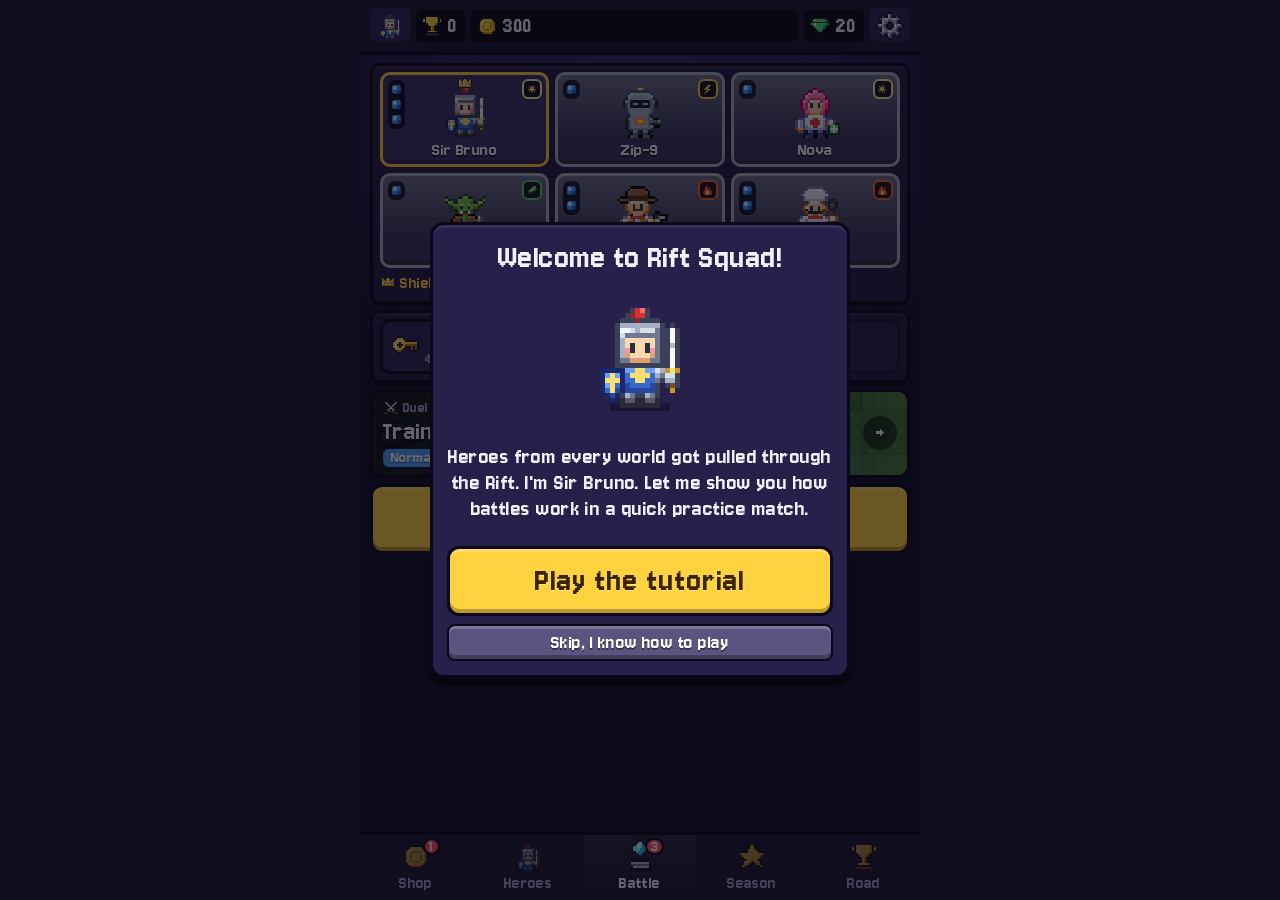
==== commit 20009017: "Titan Rex touch-ups Co-Authored-By: Claude Opus 5.5 <noreply@anthropic.com> Claude-Session: https://" ====
--- a/index.html
+++ b/index.html
@@ -936,7 +936,7 @@
 <div id="toast"></div>
 <script>
 const SPRITES_DATA = {"_common":{"k":"#1b1325","e":"#1b1325","w":"#ffffff","s":"#f2c29b","S":"#d1906b","l":"#e8eef5","y":"#ffd23f","n":"#8a5a32","N":"#4e2e1a"},"bruno":{"pal":{"m":"#c3ccd8","M":"#7f8aa0","b":"#3a6fd8","B":"#2a4fa0","r":"#e03c3c"},"rows":["......rrr.......",".....kkrkkk.....","....kmmmmmmk....","...kmmmmmmmmk...","...kMMMMMMMMk...","...kmsessesmk.l.","...kmsessesmk.l.","...kmssssssmk.l.","....kMssssMk..l.",".....kkkkkk...l.","....kbbbbbbk..l.","...kbbbyybbbk.l.","...kmbbbbbbmkyyy","....kBBBBBBk..n.","....kMMkkMMk....","....kkk..kkk...."]},"zip":{"pal":{"g":"#b8c2cc","G":"#7d8894","D":"#3d4550","c":"#4ff0ff","o":"#ff8a2a"},"rows":[".......y........",".......k........","...kkkkkkkkkk...","...kggggggggk...","...kgkkkkkkgk...","...kgkckkckgk...","...kgkkkkkkgk...","...kggggggggk...","...kgGgGGgGgk...",".....kkkkkk.....","....kggggggk....","...kggooooggkDDk","...kGggggggGkDk.","....kGGGGGGk....","....kgkkkkgk....","....kkk..kkk...."]},"nova":{"pal":{"p":"#ff7ab8","P":"#c94a88","W":"#c9d3e0","r":"#e5383b","b":"#4a5bd4","g":"#3ccf6e"},"rows":["................",".....kkkkkk.....","....kppppppk....","...kppppppppk...","...kppssssppk...","...kpsessespk...","...kpsessespk...","..kppssssssppk..","..kPPkkkkkkPPk..","...kPkwwwwkPk...","....kwwrrwwk..r.","...kwwrrrrwwkrrr","...kswwrrwwsk.g.","....kWWWWWWk..g.","....kbbkkbbk..g.","....kkk..kkk...."]},"marla":{"pal":{"h":"#2b2b3a","a":"#c0392b","b":"#3b3f6b"},"rows":["....kk....kk....","...khhkkkkhhk...","..khhhhwwhhhhk..","..kkhhhhhhhhkk..","...knnnnnnnnk...","...knsessksnk...","...knsesskknk...","...knssssssnk...","....kssssssk....",".....kkkkkk.....","....kaawwaak...l","...kaaawwaaak.l.","...ksaNNNNaskl..","....kbbbbbbkyy..","....kbbkkbbk....","....kNNkkNNk...."]},"gus":{"pal":{"g":"#6cc24a","G":"#4a9a32"},"rows":["................","................",".....kkkkkk.....","....kggggggk....",".k.kggggggggk.k.",".kgkggyggyggkgk.","..kkggeggeggkk..","...kggggggggk...","....kgwGGwgk....",".....kkkkkk.....","....knnnnnnk....","...knnNnnNnnk.l.","...kgnnnnnngk.l.","....kNNNNNNk..y.","....kggkkggk....","....kkk..kkk...."]},"rocco":{"pal":{"g":"#9a8f86","G":"#6b625b","o":"#ffb02e","m":"#5aa04a"},"rows":["................","....kkkkkkkk....","...kmmggggmmk...","..kgggggggggGk..","..kgGgggggggGk..","..kggookkooggk..","..kgggggggggGk..","..kGgkkkkkkgGk..","...kGGGGGGGGk...",".kkkggggggggkkk.","kggGkggggggkGggk","kgggkgGggGgkgggk","kGGGkggggggkGGGk",".kkkkGGGGGGkkkk.","....kGGkkGGk....","....kkkkkkkk...."]},"kit":{"pal":{"h":"#2d2a4a","H":"#1b1830","r":"#e03c3c"},"rows":["................",".....kkkkkk.....","....khhhhhhk....","...khhhhhhhhk...","...krrrrrrrrkrr.","...khsesseshkr..","...khsesseshk...","...khhhhhhhhk...","....kHHHHHHk....",".l...kkkkkk.....","..n.khhhhhhk....","...khhHhhHhhk...","...kshrrrrhsk.l.","....kHHHHHHk.lkl","....khhkkhhk..l.","....kkk..kkk...."]},"dusty":{"pal":{"v":"#c98a3a","r":"#d6453d","b":"#3f6fb5","D":"#4a4a58"},"rows":["................",".....kkkkkk.....","....knnnnnnk....","....knNNNNnk....",".knnnnnnnnnnnnk.","..kkkkkkkkkkkk..","...kssessessk...","...kssNNNNssk...","....kssssssk....","....krrrrrrk....","....kvwwwwvk....","...kvvwwwwvvk...","...ksvNNNNvskDD.","....kbbbbbbk.D..","....kbbkkbbk....","....kNNkkNNk...."]},"yuki":{"pal":{"W":"#cfe3f2","f":"#7cc8f2"},"rows":["................","....kkkkkkkk....","...kwwwwwwwwk...","..kwwwwwwwwwwk..","..kwwffffffwwk..","..kwwfeffefwwk..","..kwwfeffefwwk..","..kwwfkwwkfwwk..","..kwwwffffwwwk..",".kwwwwwwwwwwwwk.","kwwWwwwwwwwwWwwk","kwwWwwwwwwwwWwwk","kfffkwwwwwwkfffk",".kkkwwwwwwwwkkk.","...kwwwkkwwwk...","...kkkkkkkkkk..."]},"bao":{"pal":{"W":"#cdd6e2","p":"#ff9aa8","r":"#e03c3c","b":"#3b3f6b"},"rows":[".....kkkkkk.....","....kwwwwwwk....","...kwwwwwwwwk...","...kwwWwwWwwk...","....kWWWWWWk....","...kssssssssk...","...kssessessk...","...kssessessk...","...kspssssspk...","....kssNNssk....","....kwwwwwwk....","...kwwwrrwwwk...","...kswwwwwwsk.l.","....kwwwwwwk.ll.","....kbbkkbbk....","....kkk..kkk...."]},"volt":{"pal":{"Y":"#d9a400","c":"#4ff0ff","g":"#b8c2cc","G":"#7d8894","D":"#2e3440"},"rows":["................",".....kkkkkk.....","....kyyyyyyk....","...kyyyyyyyyk...","...kyYyyyyYyk...","...kykcccckyk...","...kykcwcckyk...","...kyykkkkyyk...","....kYyyyyYk....",".....kkkkkk.....","...kgkDDDDkgk...","..kggkDyyDkggk..","..kgGkDDDDkGgk..","...kkkDDDDkkk...","....kDDkkDDk....","....kkk..kkk...."]},"hex":{"pal":{"h":"#7b3fd1","H":"#4f2391","g":"#5bd97a","o":"#b8ff5c"},"rows":["........kk......",".......khk......","......khhk......",".....khhhhk.....","....khhhhhhk....","..kkkyyyyyykkk..",".khhhhhhhhhhhhk.","...kgsessesgk...","...kgssssssgk...","...kgkkkkkkgk...","....khhhhhhk.o..","...khhhyyhhhk.n.","...kshhhhhhsk.n.","....kHHHHHHk..n.","....kHHHHHHk..n.","....kkkkkkkk...."]},"ragnar":{"pal":{"m":"#a9b3c1","M":"#6f7a8c","o":"#e07b2a","O":"#b4561a","b":"#5a4632"},"rows":["................",".w....kkkk....w.",".ww..kmmmmk..ww.","..wwkmmmmmmkww..","...kmmmmmmmmk...","...kMMMMMMMMk...","...kosessesok...","...koooooooook..","....kooOOook....",".....kkookk..ll.","....knnnnnnk.lln","...knnnnnnnnk.n.","...ksbbbbbbsk.n.","....kNNNNNNk..n.","....kbbkkbbk....","....kNNkkNNk...."]},"luna":{"pal":{"W":"#c9d3e0","v":"#2b3a67","c":"#8fd3ff","o":"#ff8a2a"},"rows":["................",".....kkkkkk.....","....kwwwwwwk....","...kwwwwwwwwk...","...kwvvvvvvwk...","...kvcvvvvvvk...","...kvvcvvvvvk...","...kwvvvvvvwk...","....kwwwwwwk....",".....kkkkkk.....","..kWkwwwwwwkWk..","..kWkwoowwwkWk..","...kWwwwwwwWk...","....kwwwwwwk....","....kwwkkwwk....","....kWWkkWWk...."]},"mumbo":{"pal":{"w":"#e8dcc0","W":"#b8a888","g":"#7dff6b"},"rows":["................",".....kkkkkk.....","....kwWwwWwk....","...kwwwWWwwwk...","...kWwwwwwwWk...","...kwkgkkgkwk...","...kwwwwWwwwk...","...kWwwwwwwWk...","....kwwWWwwk....",".....kkkkkk.....","....kwWwwWwk....","...kwwwWwwwwk.w.","...kwwWwwWwwkw..","....kwwwwWwk....","....kwWkkwWk....","....kkk..kkk...."]},"vex":{"pal":{"h":"#22182e","p":"#e8e0f0","r":"#e0193a","R":"#b3123a","c":"#2a1f3d","b":"#3a2a50"},"rows":["................",".....kkkkkk.....","....khhhhhhk....","...khhhhhhhhk...","...khpppppphk...","...kpprpprppk...","..RkppppppppkR..",".RRkpppwwpppkRR.",".RRRkppppppkRRR.",".kRRRkkkkkkRRRk.","kccRkwwrrwwkRcck","kcccRkwwwwkRccck","kcccckwwwwkcccck",".kccckbbbbkccck.","..kcckbkkbkcck..","...kkkkkkkkkk..."]},"zorp":{"pal":{"o":"#ff6bd6","g":"#7ee05a","u":"#8e44ad","U":"#5e2a78","D":"#3d4550","c":"#4ff0ff"},"rows":["...o........o...","....k......k....",".....kkkkkk.....","...kkggggggkk...","..kggggggggggk..","..kgeeggggeegk..","..kgweeggweegk..","...kggggggggk...","....kggkkggk....",".....kkkkkk.....","....kuuuuuuk....","...kuuyuuyuuk...","...kguuuuuugkDc.","....kUUUUUUk....","....kggkkggk....","....kkk..kkk...."]},"ember":{"pal":{"o":"#ff8a2a","r":"#e8402a","R":"#9c1f1f","a":"#c0392b","A":"#7a1f1f","f":"#ffe066"},"rows":["......y...y.....",".....yoy.yoy....","....koooyooook..","...korroorrook..","...krrrrrrrrk...","...krsessesrk...","...krsessesrk...","...kRssssssRk...","....kRkkkkRk....",".....kkkkkk..f..","....kaaaaaak.fyf","...kaayaayaak.f.","...ksaaaaaask...","....kAAAAAAk....","....kAAAAAAk....","....kkkkkkkk...."]},"chrono":{"pal":{"b":"#3b5bdb","B":"#253a91","W":"#cdd6e2"},"rows":[".......kk.......","......kbbk......",".....kbbybk.....","....kbbbbbbk....","...kkyyyyyykk...","..kbbbbbbbbbbk..","...kssessessk...","...kwsssssswk...","...kwwwwwwwwk...","....kwwWWwwk....","....kbwwwwbk.y..","...kbbbwwbbbk.n.","...ksbbwwbbsk.y.","....kbbbybbk..n.","....kBBBBBBk..n.","....kkkkkkkk...."]},"rex":{"pal":{"g":"#4caf50","G":"#2e7d32","r":"#ff3b3b","m":"#b0bac6","M":"#6f7a8c"},"rows":["................","....kkkkkkkk....","...kggggggggk...","..kggGggggGggk..","..kgrkggggkrgk..","..kggggggggggk..","..kGlGlGlGlGlk..","..kGGGGGGGGGGk..","...kmmmmmmmmk...","..kmmkkkkkkmmk..",".kmmkmmyymmkmmk.",".kmmkMMMMMMkmmk.",".kMMkmmmmmmkMMk.","..kkkMMMMMMkkk..","...kmmmkkmmmk...","...kkkkkkkkkk..."]},"relic":{"pal":{"c":"#7ef9ff","C":"#2fb8d6","p":"#b9b4c8","P":"#6e6882"},"rows":["................",".......kk.......","......kcwk......",".....kcwcCk.....","....kccwcCCk....","....kcccCCCk....",".....kcCCCk.....","......kCCk......",".......kk.......","................","....kkkkkkkk....","...kppppppppk...","...kPPPPPPPPk...","....kpppppppk...","...kkkkkkkkkk...","................"]},"chest":{"pal":{"a":"#a0632e","A":"#6e3f1a","b":"#d9a066","B":"#8a5a32"},"rows":["................","................","...kkkkkkkkkk...","..kaaaaaaaaaak..",".kaAAAAAAAAAAak.",".kabbbbbbbbbbak.",".kkkkkkkkkkkkkk.",".kabbbkyykbbbak.",".kabbbkyykbbbak.",".kaAAAAkkAAAAak.",".kabbbbbbbbbbak.",".kaAAAAAAAAAAak.",".kkkkkkkkkkkkkk.","................","................","................"]},"coin":{"pal":{"y":"#ffd23f","Y":"#d99a00","h":"#fff3a8"},"rows":["................","................",".....kkkkkk.....","....kyyyyyyk....","...kyhyyyyyYk...","..kyhyYYYYyyYk..","..kyhYyyyyYyYk..","..kyyYyyyyYyYk..","..kyyYyyyyYyYk..","..kyyYyyyyYyYk..","..kyyyYYYYyyYk..","...kyyyyyyyYk...","....kYYYYYYk....",".....kkkkkk.....","................","................"]},"gem":{"pal":{"g":"#3ee87a","G":"#1fa856","h":"#c8ffd9"},"rows":["................","................","....kkkkkkkk....","...khhgggggGk...","..khgggggggGGk..",".kkkkkkkkkkkkkk.",".kgghgggggggGGk.","..kghggggggGGk..","...kggggggGGk...","....kgggggGk....",".....kgggGk.....","......kgGk......",".......kk.......","................","................","................"]},"trophy":{"pal":{"y":"#ffd23f","Y":"#d99a00","h":"#fff3a8","n":"#8a5a32"},"rows":["................","...kkkkkkkkkk...","..kkyhyyyyyYkk..",".kykyhyyyyyYkyk.",".kykyhyyyyyYkyk.","..kkyhyyyyyYkk..","....kyyyyyYk....",".....kyyyYk.....","......kyYk......","......kyYk......",".....kkyYkk.....","....kyyyyyYk....","....kkkkkkkk....","...knnnnnnnnk...","...kkkkkkkkkk...","................"]},"shard":{"pal":{"p":"#c08cff","P":"#7b3fd1","h":"#efe0ff"},"rows":["................",".......kk.......","......khpk......","......khpk......",".....khppPk.....",".....khppPk.....","....khpppPPk....","....khpppPPk....","....khpppPPk....",".....khppPk.....",".....khppPk.....","......khPk......","......khPk......",".......kk.......","................","................"]},"lock":{"pal":{"g":"#b8c2cc","G":"#7d8894","Y":"#d99a00"},"rows":["................","................",".....kkkkkk.....","....kggGGggk....","....kgk..kgk....","....kgk..kgk....","...kkkkkkkkkk...","...kyyyyyyyyk...","...kyyykkyyyk...","...kyyykkyyyk...","...kyyyykyyyk...","...kYYYYYYYYk...","...kkkkkkkkkk...","................","................","................"]},"rock":{"pal":{"a":"#8d8a9e","b":"#5e5b70","c":"#b8b5c8"},"rows":["................","................","................",".....kkkkkk.....","....kccaaaak....","...kcaaaaaaak...","..kcaaaaaaaabk..","..kcaaaaaaabbk..",".kcaaaaaaaabbbk.",".kaaaaaaaaabbbk.",".kaaaaaaaabbbbk.",".kbaaaaaabbbbbk.","..kbbbbbbbbbbk..","...kkkkkkkkkk...","................","................"]},"crate":{"pal":{"a":"#b07a3c","b":"#7a4f22","c":"#d6a060"},"rows":["................","................",".kkkkkkkkkkkkkk.",".kccccccccccccbk",".kcbbbbbbbbbbabk",".kcbcaaaaaaabbbk",".kcbacaaaaabcbbk",".kcbaacaaabaabk.",".kcbaaacabaaabk.",".kcbaaaabcaaabk.",".kcbaaabaacaabk.",".kcbaabaaaacabk.",".kcbbbbbbbbbbbk.",".kbbbbbbbbbbbbk.",".kkkkkkkkkkkkkk.","................"]},"crystal":{"pal":{"a":"#8fe3ff","b":"#3fa3d6","c":"#e6fbff"},"rows":["................","........k.......",".......kck......",".......kcak.....","...k...kcabk....","..kck..kcabk....","..kcak.kcabk.k..","..kcabkkcabkkck.","..kcabkcaaabkcak","..kcaabcaaabkcbk","..kcaabcaaabcabk","...kcabcaaabcabk","...kcabcaaabcbk.","....kkkkkkkkkkk.","................","................"]},"pillar":{"pal":{"a":"#d8cfb8","b":"#a89f88","c":"#f4eedc"},"rows":["................","..kkkkkkkkkkkk..","..kccccccccccbk.","..kbbbbbbbbbbbk.","...kcaaaaaabk...","...kcababaabk...","...kcababaabk...","...kcababaabk...","...kcababaabk...","...kcababaabk...","...kcababaabk...","...kcaaaaaabk...","..kccccccccccbk.","..kbbbbbbbbbbbk.","..kkkkkkkkkkkkk.","................"]},"star":{"pal":{"y":"#ffd23f","Y":"#d99a00"},"rows":["................",".......kk.......","......kyyk......","......kyyk......",".....kyyyyk.....","kkkkkkyyyyykkkkk",".kyyyyyyyyyyyYk.","..kyyyyyyyyyYk..","...kyyyyyyyYk...","....kyyyyyYk....","...kyyyYkyyYk...","...kyyYk.kyYk...","..kyYkk...kkYk..","..kkk......kkk..","................","................"]},"w_kingdom":{"pal":{"g":"#c9cfdc","G":"#7d869a","b":"#3a6fd8","k":"#3a2f5a","y":"#ffd23f"},"rows":["................","................",".......k........","......kyk.......","......kbbk......","...k.kkbkk.k....","..kgkgkgkgkgk...","..kgggggggggGk..","..kgggggggggGk..","..kggggkkgggGk..","..kggggkkgggGk..","..kGGGGkkGGGGk..","...kkkk..kkkk...","................","................","................"]},"w_machines":{"pal":{"o":"#ff8c1a","O":"#b35a00","h":"#ffc27a","k":"#3a2f5a"},"rows":["................","................","......kk.kk.....",".....kookook....","...kkooooook....","..kooookkooOk...","..koook..koOk...","...kook..koOk...","..koook..koOOk..","..kooookkooOk...","...kkooooOOk....",".....koOkOOk....","......kk.kk.....","................","................","................"]},"w_spooky":{"pal":{"w":"#ece9ff","W":"#a8a2c8","k":"#3a2f5a"},"rows":["................","................",".....kkkkk......","....kwwwwwk.....","...kwwwwwwwk....","..kwwkwwwkwWk...","..kwwkwwwkwWk...","..kwwwwwwwwWk...","..kwwwkkkwwWk...","..kwwwwwwwwWk...","..kwwwwwwwWWk...","..kwkwwkwwkWk...","...k.kk.kk.k....","................","................","................"]},"w_wild":{"pal":{"g":"#5fd068","G":"#2f8a3a","n":"#8a5a32"},"rows":["................","................","................","....k..k..k.....","...kgkkgkkgk....","...kgkkgkkgk....","....kkkkkkk.....","....kgggggk.....","...kgggggggk....","...kgggggggGk...","....kgggggGk....",".....kGGGkk.....","......kkk.......","................","................","................"]},"w_rogues":{"pal":{"k":"#2a2438","r":"#c0392b","w":"#ffffff"},"rows":["................","................","................","................","................","...kkkkkkkkkk...","...kkwkkkkwkk...","...kwwkkkkwwk...","...kkkkrrkkkk...","....kkkkkkkk....","................","................","................","................","................","................"]},"w_cosmic":{"pal":{"p":"#7b3fd1","h":"#c07bff","P":"#3f1f78","y":"#ffd23f"},"rows":["................","................","................","............k...","......kkkk.kyk..",".....kppppkkk...","...kkphhpppPk...","..kyyphppppPyk..","..kyyyyyyyyyyk..","...kyPpppPPyk...","....kpPPPPPk....",".....kPPPPk.....","......kkkk......","................","................","................"]},"i_crown":{"pal":{"y":"#ffd23f","Y":"#d99a00","h":"#fff3a8","r":"#ff4d6d","b":"#4cc9ff"},"rows":["................","................","................","..k....kk....k..",".kyk..khhk..kyk.",".kyykkhyyykkyYk.",".kyyykyyyykyyYk.",".khyyyyyyyyyyYk.",".khyrryybbyrrYk.",".khyrryybbyrrYk.",".khyyyyyyyyyyYk.",".kYYYYYYYYYYYYk.","..kkkkkkkkkkkk..","................","................","................"]},"i_heart":{"pal":{"r":"#ef3b4f","h":"#ff8a96","R":"#a3122a","w":"#ffffff"},"rows":["................","................","...kkk...kkk....","..khhRk.khhRk...",".khrwrRkhrrrRk..",".khrrrrhrrrrRk..",".khrrrrrrrrrRk..",".kRrrrrrrrrrRk..","..kRrrrrrrrRk...","...kRrrrrrRk....","....kRrrrRk.....",".....kRrRk......","......kRk.......",".......k........","................","................"]},"i_healer":{"pal":{"p":"#ff6fb5","h":"#ffb3d9","P":"#c2347c","w":"#ffffff"},"rows":["................","................","...kkk...kkk....","..khhPk.khhPk...",".khpwpPkhpppPk..",".khppppwppppPk..",".khpppwwwpppPk..",".kPppppwppppPk..","..kPpppppppPk...","...kPpppppPk....","....kPpppPk.....",".....kPpPk......","......kPk.......",".......k........","................","................"]},"i_swords":{"pal":{"l":"#f4f7fb","g":"#9aa6b8","y":"#ffd23f","n":"#8a5a32"},"rows":["................","..kk........kk..",".klgk......kglk.","..klgk....kglk..","...klgk..kglk...","....klgkkglk....",".....klgglk.....","......klgk......","....kkgllgkk....","...kyglkklgyk...","....kyk..kyk....","...knkykkyknk...","..knk.k..k.knk..",".kyk........kyk.","..k..........k..","................"]},"i_arm":{"pal":{"s":"#f2c29b","h":"#ffe0c4","S":"#c47f55"},"rows":[".........kkk....","........khhhk...",".......khsssSk..","......kShsssssk.",".......khsssssSk","......kShssssSk.",".......kSSSssSk.","....kkk.kksssSk.","...khhhk.ksssSk.","..khssshkksssSk.",".khssssshksssSk.","khssssssssssssSk","khsssssssssssSk.",".kSSSSSSSSSSSk..","..kkkkkkkkkkk...","................"]},"i_bow":{"pal":{"n":"#a8692e","N":"#6b3f17","l":"#e8eef5","a":"#d9a066","g":"#9aa6b8","r":"#ff4d6d"},"rows":["................",".......kk.......","......knnk......",".....klkknk.....","....klk..knk....","...klk...knNk...","..klkkkkkkknkk..",".krraaaaaaaaggk.","..klkkkkkkknkk..","...klk...knNk...","....klk..knk....",".....klkknk.....","......knnk......",".......kk.......","................","................"]},"i_hit":{"pal":{"o":"#ff8c1a","y":"#ffd23f","w":"#fff8d6"},"rows":["................",".......k........","...k..kok..k....","..kok.kok.kok...","...kokoookok....","....kooyook.....","..kkooyyyookk...",".koooyywyyoook..","..kkooyyyookk...","....kooyook.....","...kokoookok....","..kok.kok.kok...","...k..kok..k....",".......k........","................","................"]},"i_flame":{"pal":{"r":"#e8452a","o":"#ff8c1a","y":"#ffd23f","w":"#fff8d6"},"rows":["................","......k.........",".....krk........",".....krrk.k.....","....krrrkkrk....","....krorrkrrk...","...krroorrrrk...","...krrooorrrk...","..krrooyyoorrk..","..krroyyyyorrk..","..krroywwyorrk..","..krroywwyorrk..","...krroyyorrk...","....krrrrrrk....",".....kkkkkk.....","................"]},"i_cross":{"pal":{"g":"#3ccf5a","h":"#9cf2a8","G":"#1d8a35"},"rows":["................","................","......kkkk......",".....khhhGk.....",".....khggGk.....","...kkkhggGkkk...","..khhhgggghhGk..","..khggggggggGk..","..khggggggggGk..","..kGGGggggGGGk..","...kkkhggGkkk...",".....khggGk.....",".....kGGGGk.....","......kkkk......","................","................"]},"i_shield":{"pal":{"l":"#dfe6f0","L":"#8f9bb0","b":"#3a7bf0","B":"#2251a8","y":"#ffd23f"},"rows":["................","...kkkkkkkkkk...","..kllllllllllk..","..klbbbbbbbBLk..","..klbbbyybbBLk..","..klbbyyyybBLk..","..klbbbyybbBLk..","..klbbbyybbBLk..","...klbbbbbBLk...","...klbbbbbBLk...","....klbbbBLk....",".....klbBLk.....","......kLLk......",".......kk.......","................","................"]},"i_bolt":{"pal":{"y":"#ffd23f","h":"#fff3a8","Y":"#d99a00"},"rows":["................","................","........kkkk....",".......khhhYk...","......khyyYk....",".....khyyYk.....","....khyyYkkk....","...kYYYYyhhYk...","....kkkkhyYk....","......khyYk.....",".....khYYk......","....kYYkk.......","...kYkk.........","....k...........","................","................"]},"i_check":{"pal":{"g":"#3ccf5a","G":"#1d8a35"},"rows":["................","................","................","...........kk...","..........kgGk..",".........kgGk...","..kk....kgGk....",".kgGk..kgGk.....","..kgGkkgGk......","...kgGgGk.......","....kgGk........",".....kk.........","................","................","................","................"]},"i_gear":{"pal":{"g":"#b8b2d6","h":"#ece9ff","G":"#6f6898"},"rows":["................",".......kk.......","....k.khGk.k....","...kGkkhGkkGk...","..kGghhgghhgGk..","...khggGGggGk...","..kkhgGkkGgGkk..",".khhgGk..khghGk.",".kGGgGk..khgGGk.","..kkhgGkkhgGkk..","...khgghhggGk...","..kGgGGggGGgGk..","...kGkkhGkkGk...","....k.kGGk.k....",".......kk.......","................"]},"i_x":{"pal":{"w":"#ffffff","l":"#c9c3ee"},"rows":["................","................","................","....kk....kk....","...kwwk..kwlk...","...kwwwkkwwlk...","....kwwwwwlk....",".....kwwwlk.....",".....kwwwlk.....","....kwwwwwlk....","...kwwwkkwwlk...","...kwwk..kwlk...","....kk....kk....","................","................","................"]},"i_ff":{"pal":{"w":"#ffffff","l":"#c9c3ee"},"rows":["................","................","................","....k...k.......","...kwk.kwk......","...kwwkkwwk.....","...kwwwkwwwk....","...kwwwwwwwwk...","...kwwwlwwwlk...","...kwwlkwwlk....","...kwlkkwlk.....","....kk..kk......","................","................","................","................"]},"i_right":{"pal":{"w":"#ffffff"},"rows":["................","................","................","........k.......",".......kwk......","....kkkkwwk.....","...kwwwwwwwk....","...kwwwwwwwwk...","...kwwwwwwwk....","....kkkkwwk.....",".......kwk......","........k.......","................","................","................","................"]},"i_left":{"pal":{"w":"#ffffff"},"rows":["................","................","................",".......k........","......kwk.......",".....kwwkkkk....","....kwwwwwwwk...","...kwwwwwwwwk...","....kwwwwwwwk...",".....kwwkkkk....","......kwk.......",".......k........","................","................","................","................"]},"i_up":{"pal":{"w":"#ffffff"},"rows":["................","................","................",".......kk.......","......kwwk......",".....kwwwwk.....","....kwwwwwwk....","...kwwwwwwwwk...","....kkwwwwkk....",".....kwwwwk.....",".....kwwwwk.....","......kkkk......","................","................","................","................"]},"i_lvup":{"pal":{"k":"#0b2a12","g":"#5fd068","h":"#b5f5ba","G":"#2f9a3a"},"rows":["................","................","................",".......kk.......","......kggk......",".....kghggk.....","....kghgggGk....","...kghggggGGk...","...kkkggGGkkk...","......kgGk......","......kgGk......","......kgGk......","......kkkk......","................","................","................"]},"i_hand":{"pal":{"s":"#f2c29b","h":"#ffe0c4","S":"#c47f55"},"rows":["................",".....kk.........","....khSk........","....khSk........","....khSkkk......","....khshhSk.....","...kkhssssSk....","..kSkhssssSk....","..kShssssssSk...","...khssssssSk...","...kSssssssSk...","....khssssSk....","....kSSSSSSk....",".....kkkkkk.....","................","................"]},"i_globe":{"pal":{"b":"#3a7bf0","g":"#3ccf5a","w":"#cfe3ff"},"rows":["................","......kkkk......","....kkbbbbkk....","...kbbggbbwbk...","..kbgggggbbbbk..","..kbggggbbgbbk..",".kbbbgggbbggbbk.",".kbbbbggbbgggbk.",".kbbbbbgbbbggbk.",".kbbbbbbbbbgbbk.","..kbbbbggbbbbk..","..kbbbbgggbbbk..","...kbbbbggbbk...","....kkbbbbkk....","......kkkk......","................"]},"i_save":{"pal":{"d":"#3a4fb0","l":"#c9cfdc","L":"#5a6478","w":"#ffffff","g":"#9aa6b8"},"rows":["................","..kkkkkkkkkkk...",".kdddddddddddk..",".kddlllllLlddk..",".kddlllllLldddk.",".kddlllllLldddk.",".kddddddddddddk.",".kddwwwwwwwwddk.",".kddwggggggwddk.",".kddwwwwwwwwddk.",".kddwggggggwddk.",".kddwwwwwwwwddk.",".kddddddddddddk.","..kkkkkkkkkkkk..","................","................"]},"i_laser":{"pal":{"c":"#4ff0ff","w":"#ffffff","b":"#2a8fd8","g":"#9aa6b8","G":"#5a6478"},"rows":["................","......kkkk......",".....kcwwck.....",".....kcwwck.....",".....kcwwck.....",".....kcwwck.....","....kccwwcck....","....kccwwcck....","...kggcwwcggk...","..kgggbccbggGk..","..kggggggggGGk..","...kgggggggGk...","....kGGGGGGk....",".....kkkkkk.....","................","................"]},"i_bomb":{"pal":{"d":"#3a3550","D":"#221d33","h":"#7d77a0","n":"#c9a46a","y":"#ffd23f","o":"#ff8c1a","w":"#ffffff"},"rows":["................",".........k.k....","........kokyk...",".........kywk...","........knyok...",".....kkknkkk....","....kddddk......","...kdhhdddk.....","..kdhddddDdk....","..kdhdddddDk....","..kddddddDDk....","..kdddddDDDk....","...kddDDDDk.....","....kDDDDk......",".....kkkk.......","................"]},"i_dash":{"pal":{"p":"#b36bff","w":"#ffffff","l":"#d9c4ff"},"rows":["................","................","................","..kk.....kk.....",".kllk...kppk....","..kkkk.kppppk...","..klllkpppwppk..","..kkkkkppwwwppk.",".kllllkpppwppk..","..kkkk.kppppk...","..kllk..kppk....","...kk....kk.....","................","................","................","................"]},"i_boot":{"pal":{"r":"#ff4d6d","h":"#ff9aae","R":"#b3203f","w":"#ffffff","l":"#c9c3ee","y":"#ffd23f"},"rows":["................","................",".kk....kkkk.....","kwwk..khrrrk....","klwwk.khrrrk....",".klwwkkhrrrk....","..klwkkhrrrk....","...kk.khrrrkk...","......khrrrrrk..","......khrrrrrrk.","......krrrrrrRk.","......kRRRRRRRk.","......kyyyyyyyk.",".......kkkkkkk..","................","................"]},"i_taunt":{"pal":{"r":"#ff4f6b","R":"#a3122a","w":"#ffffff"},"rows":["................","......kkkk......",".....krrrrk.....","....krrwwrRk....","....krrwwrRk....","....krrwwrRk....","....krrwwrRk....","....krrwwrRk....",".....krRRRk.....","......kkkk......",".....krrrrk.....","....krrwwrRk....",".....krRRRk.....","......kkkk......","................","................"]},"i_cannon":{"pal":{"d":"#3a3550","D":"#221d33","h":"#7d77a0","n":"#8a5a32","N":"#5a3a1f","o":"#ff8c1a","y":"#ffd23f"},"rows":["................","................","............kk..",".....kkkkkkkoyk.","....kdddddddkok.","...kdhhhhhhddk..","..kddddddddDDk..","..kdddddddDDk...","...kDDnnnDkk....","....knNNNnk.....","...knNkkkNnk....","...knNkkkNnk....","....knNNNnk.....",".....kkkkk......","................","................"]},"i_hook":{"pal":{"l":"#dfe6f0","L":"#8f9bb0","n":"#c9a46a"},"rows":["................","................",".......kk.......","......knnk......","......knnk......","......knnk......","......kllk......","...k..kllk.k....","..klk.kllkklk...","..kllkkllkllk...","...klllllllk....","....kLLLLLk.....",".....kkkkk......","................","................","................"]},"i_rock":{"pal":{"g":"#9a8f86","h":"#c8bdb2","G":"#5e554e"},"rows":["................","................","................","......kkkk......",".....khhhGk.....","....khggggGk....","...khggggggGk...","..khggggggggGk..","..khggggggggGk..","..kGggggggggGk..","...kGggggggGk...","....kGGGGGGk....",".....kkkkkk.....","................","................","................"]},"i_stone":{"pal":{"g":"#9a8f86","h":"#c8bdb2","G":"#5e554e","k":"#1b1325"},"rows":["................","................","...kkkkkkkkkk...","..khhhhghhhhgk..","..khgggGhgggGk..","..kGGGGGGGGGGk..","..khhghhhhghhk..","..khgGhgggGhgk..","..kGGGGGGGGGGk..","..khhhhghhhhgk..","..khgggGhgggGk..","..kGGGGGGGGGGk..","...kkkkkkkkkk...","................","................","................"]},"i_quake":{"pal":{"g":"#9a8f86","G":"#5e554e","y":"#ffd23f","w":"#ffffff"},"rows":["................","................","..k..k...k..k...",".kykkwk.kykkyk..","..kykk.kkykyk...","...kykkwkk.k....","..kkkkkkkkkkk...",".kgggggkgggggk..",".kggggkkgggggk..",".kGGGGkGGGGGGk..",".kGGGkkGGGGGGk..",".kGGGGkGGGGGGk..","..kkkk.kkkkkk...","................","................","................"]},"i_wrap":{"pal":{"w":"#ece0c4","W":"#b8a88a","k":"#5a4a3a"},"rows":["................","................",".....kkkkkk.....","....kwwwwwwk....","...kwwWwwwWwk...","..kwWwwwWwwwWk..","..kwwwWwwwWwwk..","..kWwwwwWwwwWk..","..kwwWwwwwWwwk..","...kwwwWwwwwk...","....kwwwwwwk....",".....kkkkkkwk...","...........kwk..","............k...","................","................"]},"i_skull":{"pal":{"w":"#ece9ff","W":"#a8a2c8","k":"#3a2f5a"},"rows":["................","................",".....kkkkkk.....","....kwwwwwwk....","...kwwwwwwwwk...","..kwwwwwwwwwWk..","..kwkkwwwkkwWk..","..kwkkwwwkkwWk..","..kwwwwkwwwwWk..","...kwwwwwwwWk...","....kwkwkwWk....","....kwWwWwWk....",".....kkkkkk.....","................","................","................"]},"i_whirl":{"pal":{"s":"#e0c98a","S":"#a8904a","w":"#fff3d6"},"rows":["................","................",".....kkkkkk.....","....kssssssk....","...kskkkkkkSk...","..kskkwwwwkkSk..","..kskwkkkkskSk..","..kskwksskskSk..","..kskwkkskskSk..","..kskkwwkkskSk..","...kskkkkskkSk..","....kSSSSkkSk...",".....kkkk..k....","................","................","................"]},"i_teeth":{"pal":{"w":"#ffffff","W":"#c9c3ee","r":"#c0392b","R":"#7a1f1f"},"rows":["................","................","................","...kkkkkkkkkk...","..krrrrrrrrrrk..","..krwRwRwRwrRk..","..krkwkwkwkwRk..","..krkk.k.k.kRk..","..krkwkwkwkwRk..","..krWwRwRwRwRk..","..kRRRRRRRRRRk..","...kkkkkkkkkk...","................","................","................","................"]},"i_missile":{"pal":{"l":"#dfe6f0","L":"#8f9bb0","r":"#ff4d6d","o":"#ff8c1a","y":"#ffd23f"},"rows":["................","................","...........kk...","..........krrk..",".........klrrk..","........kllLk...","...k...kllLk....","..krk.kllLk.....","..krrkllLk......","...krllLk.......","...koLLk........","..koyok.........","..kyok..........","...kk...........","................","................"]},"i_clock":{"pal":{"w":"#fff3d6","W":"#d9c79a","b":"#3b5bdb","B":"#1f2f8a","k":"#1b1325"},"rows":["................","................",".....kkkkkk.....","....kbbbbbbk....","...kbwwwwwwBk...","..kbwwwkwwwwBk..","..kbwwwkwwwwBk..","..kbwwwkwwwwBk..","..kbwwwkkkwwBk..","..kbwwwwwwwwBk..","..kbWwwwwwwWBk..","...kbWWWWWWBk...","....kBBBBBBk....",".....kkkkkk.....","................","................"]},"i_mine":{"pal":{"d":"#3a3550","D":"#221d33","h":"#7d77a0","r":"#ff4f6b","c":"#4ff0ff"},"rows":["................","................",".......k........","....k.kck.k.....","...kckkdkkck....","....kdddddkk....","...kdhhddddDk...","..kcdhdrdddDck..","...kddddddDDk...","....kDDDDDkk....","...kckkDkkck....","....k.kck.k.....",".......k........","................","................","................"]},"i_drone":{"pal":{"l":"#dfe6f0","L":"#8f9bb0","g":"#5fd068","w":"#ffffff","d":"#3a3550"},"rows":["................","................","................","...kkk....kkk...","..kLLLk..kLLLk..","...kkdkkkkdkk...","....kdllllldk...","...klllllllLk...","...klgwwglLLk...","...klgwwglLLk...","....kLLLLLLk....",".....kgkkgk.....","......k..k......","................","................","................"]},"i_poison":{"pal":{"g":"#7dff6b","h":"#d4ffcc","G":"#2f9a2a"},"rows":["................","................",".......k........","......kGk.......",".....khgGk......",".....khgGk......","....khgggGk.....","...khgggggGk....","..khgggggggGk...","..khgggggggGk...","..kGgggggggGk...","...kGgggggGk....","....kGGGGGk.....",".....kkkkk......","................","................"]},"i_drop":{"pal":{"g":"#ff3b5c","h":"#ffb3c0","G":"#a3122a"},"rows":["................","................",".......k........","......kGk.......",".....khgGk......",".....khgGk......","....khgggGk.....","...khgggggGk....","..khgggggggGk...","..khgggggggGk...","..kGgggggggGk...","...kGgggggGk....","....kGGGGGk.....",".....kkkkk......","................","................"]},"i_water":{"pal":{"b":"#4fa3ff","h":"#bfe2ff","B":"#1f5fb8"},"rows":["................","................",".......k........","......kBk.......",".....khbBk......",".....khbBk......","....khbbbBk.....","...khbbbbbBk....","..khbbbbbbbBk...","..khbbbbbbbBk...","..kBbbbbbbbBk...","...kBbbbbbBk....","....kBBBBBk.....",".....kkkkk......","................","................"]},"i_leaf":{"pal":{"g":"#5fd068","h":"#b5f5ba","G":"#2f8a3a","n":"#8a5a32"},"rows":["................","................",".........kkk....",".......kkgggk...","......kgggggk...",".....kgghgggGk..","....kghhgggGGk..","...kghggggGGk...","...kgggggGGk....","..kgnggGGGk.....","..knkGGGkk......","..knkkkk........","...k............","................","................","................"]},"i_sun":{"pal":{"y":"#ffd23f","h":"#fff3b0","o":"#ff9f1a"},"rows":["................","................",".......k........","....k.kyk.k.....","...kykkokkyk....","....kyyyyyk.....","...kkyhhyykk....","..kyoyhyyyoyk...","...kkyyyyokk....","....kyyyook.....","...kykkokkyk....","....k.kyk.k.....",".......k........","................","................","................"]},"i_moon":{"pal":{"p":"#c07bff","h":"#e6ccff","P":"#7a3fc0"},"rows":["................","................","......kkk.......",".....kpppk......","....kpphk.......","...kpphk........","...kpphk........","..kpphhk...k....","...kpphk..kPk...","...kppphkkPPk...","....kpppPPPk....",".....kPPPkk.....","......kkk.......","................","................","................"]},"i_target":{"pal":{"r":"#ff4f6b","w":"#ffffff"},"rows":["................","................",".......k........",".....kkrkk......","....krrrrrk.....","...krkkrkkrk....","...krk.k.krk....","..krrrkwkrrrk...","...krk.k.krk....","...krkkrkkrk....","....krrrrrk.....",".....kkrkk......",".......k........","................","................","................"]},"i_food":{"pal":{"w":"#fff3d6","W":"#d9c79a","n":"#c9a46a","N":"#8a5a32"},"rows":["................","................","................",".......kk.......","......kwwk......",".....kwwwwk.....","....kwwwwwwk....","...kwwwnwwwwk...","..kwwwnwwwwwWk..","..kwwwwwwwwWWk..","..kWWWWWWWWWWk..","...kNNNNNNNNk...","....kkkkkkkk....","................","................","................"]},"i_shuriken":{"pal":{"l":"#dfe6f0","L":"#8f9bb0","k":"#3a3550"},"rows":["................","................",".......k........","......klk.......","......kllk......","...kkkklLkkk....","..klllkkkLLLk...","...kLLkkkLLk....","..kLLLkkklllk...","...kkkLlkkkk....",".....kllk.......","......klk.......",".......k........","................","................","................"]},"i_smoke":{"pal":{"g":"#b8b2d6","h":"#ece9ff","G":"#6f6898"},"rows":["................","................","................",".....kkk........","....khhGk.k.....","...khgggGkGkk...","..khggggghghGk..","..khggggggggGk..",".khggggggggGk...",".kGgggggggggGk..","..kGgggGgggGk...","...kGGGkGGGk....","....kkk.kkk.....","................","................","................"]},"i_snow":{"pal":{"w":"#ffffff","c":"#8fe3ff"},"rows":["................","................",".......k........","....k.kwk.k.....","...kwkkwkkwk....","....kwkckwk.....","...kkkwcwkkk....","..kwcccwcccwk...","...kkkwcwkkk....","....kwkckwk.....","...kwkkwkkwk....","....k.kwk.k.....",".......k........","................","................","................"]},"i_snowball":{"pal":{"w":"#ffffff","c":"#bfe8ff","C":"#7cc8f2"},"rows":["................","................","................",".....kkkkk......","....kwwwwCk.....","...kwwwwwwCk....","..kwwwwwwwwCk...","..kwwwwwwwwCk...","..kwwwwwwwwCk...","..kCwwwwwwwCk...","...kCwwwwwCk....","....kCCCCCk.....",".....kkkkk......","................","................","................"]},"i_frog":{"pal":{"g":"#5fd068","h":"#a8f2b0","G":"#2f8a3a","w":"#ffffff","k":"#1b1325","r":"#ff6b6b"},"rows":["................","................","...kk....kk.....","..kwwk..kwwk....",".kwkkwkkwkkwk...",".kwwwwggwwwwk...",".kgggggggggggk..",".kghhgggggggGk..",".kgggrrrrrggGk..",".kggggggggggGk..","..kgGGGGGGGGk...",".kggkkggkkggk...","..kk..kk..kk....","................","................","................"]},"i_cauldron":{"pal":{"d":"#3a3550","D":"#221d33","h":"#7d77a0","g":"#7dff6b","G":"#2f9a2a"},"rows":["................","................",".....k..k.......","....kgkkgkk.....","...kkkgkkkgkk...","..kggGgGgGgggk..","..kddddddddddk..","...kdhddddddDk..","...kdhdddddDDk..","...kddddddDDDk..","....kDDDDDDDk...","....kDkkkkDk....",".....k....k.....","................","................","................"]},"i_meteor":{"pal":{"o":"#ff8c1a","y":"#ffd23f","g":"#9a8f86","G":"#5e554e","h":"#c8bdb2"},"rows":["................","................","...k............","..kykk..........","...koyk.k.......","...kkoykyk......","..kokkoyykk.....","...kokkogggk....","....kokghgggk...",".....kghgggGk...",".....kgggggGk...","......kgggGk....",".......kGGk.....","........kk......","................","................"]},"i_float":{"pal":{"p":"#c07bff","w":"#ffffff"},"rows":["................","................",".......kk.......","......kwwk......",".....kwppwk.....","....kwppppwk....","...kwppppppwk...","....kkkppkkk....","......kppk......","......kppk......",".....kwwwwk.....","....kwkkkkwk....",".....k....k.....","................","................","................"]},"i_hole":{"pal":{"p":"#7b3fd1","P":"#3f1f78","k":"#140c22","w":"#e6d0ff"},"rows":["................","................","......kkkkk.....",".....kwpppwk....","....kpPPPPpwk...","...kpPkkkkPpk...","..kwPkkkkkkPpk..","..kpPkkkkkkPwk..","..kpPkkkkkkPpk..","...kpPkkkkPpk...","....kwPPPPpk....",".....kpppwk.....","......kkkk......","................","................","................"]},"i_buff":{"pal":{"r":"#ff4f6b","R":"#a3122a","w":"#ffb3c0"},"rows":["................","................",".......k........","......krk.......",".....krwrk......","....krwrrrk.....","...krwrrrrRk....","..krrrrrrrRRk...","...kkkrrRkkk....",".....krrRk......",".....krrRk......",".....kRRRk......","......kkk.......","................","................","................"]},"i_bat":{"pal":{"d":"#5a3a7a","D":"#2f1f45","r":"#ff4f6b"},"rows":["................","................","................","..k..........k..",".kdk...kk...kdk.",".kddk.kddk.kddk.",".kdddkddddkdddk.",".kdddddrdrddddk.","..kddddddddddk..","...kdDdddddDk...","...kDkkddkkDk...","....k..kDk.k....","........k.......","................","................","................"]},"i_charm":{"pal":{"p":"#ff6fb5","h":"#ffb3d9","P":"#c2347c","y":"#ffd23f","n":"#c9a46a"},"rows":["................","................",".............k..","...kk..kk...kyk.","..kppkkppk.kyk..",".kphppppppknk...",".kphpppppPnk....",".kpppppppnk.....","..kppppPnk......","...kppnPk.......","....knPk........","...knkk.........","..kyk...........","...k............","................","................"]},"i_shrink":{"pal":{"p":"#c07bff","P":"#7b3fd1","w":"#ffffff"},"rows":["................","................","...kk......kk...","..kppk....kppk..","..kpppk..kpppk..","...kpppkkpppk...","....kppkkppk....",".....kkwwkk.....",".....kkwwkk.....","....kppkkppk....","...kpppkkpppk...","..kpppk..kpppk..","..kppk....kppk..","...kk......kk...","................","................"]},"i_clone":{"pal":{"g":"#7ee05a","G":"#3f8a2a","l":"#c9f5b8"},"rows":["................","................","....kkk.kkk.....","...kgggklllk....","..kgggglllllk...","..kgGgglGlllk...","..kgggglllllk...","...kggkkllkkk...","..kggggllllllk..","..kggggllllllk..","..kggkgllkkllk..","..kggkgllkkllk..","...kk.kkk..kk...","................","................","................"]},"i_ufo":{"pal":{"l":"#dfe6f0","L":"#8f9bb0","c":"#4ff0ff","g":"#7dff6b","y":"#fff3a8"},"rows":["................","................","................","......kkkk......",".....kcccck.....","...kkcccccckk...","..kllllllllllk..",".kllgllgllglllk.","..kLLLLLLLLLLk..","...kkykkkkykk...","...kyyykkyyyk...","..kyyyyyyyyyyk..","...kkkkkkkkkk...","................","................","................"]},"i_ring":{"pal":{"o":"#ff8c1a","y":"#ffd23f","r":"#e8452a"},"rows":["................","................",".....kkkkkk.....","....kyooooyk....","...kyokkkkoyk...","..kyok....koyk..","..kork....krok..","..kork....krok..","..kork....krok..","..kyok....koyk..","...kyokkkkoyk...","....kyooooyk....",".....kkkkkk.....","................","................","................"]},"i_firewall":{"pal":{"r":"#e8452a","o":"#ff8c1a","y":"#ffd23f"},"rows":["................","................","................","...k...k...k....","..krk.krk.krk...","..krrkkrrkkrrk..",".krorrrorrrork..",".kroyrroyrroyk..",".kryyrryyrryyk..",".kryyrryyrryyk..",".krrrrrrrrrrrk..","..kkkkkkkkkkk...","................","................","................","................"]},"i_key":{"pal":{"y":"#ffd23f","h":"#fff3a8","Y":"#b37a00","k":"#1b1325"},"rows":["................","................","................","....kkk.........","...kyyyk........","..kyhhhykkkkkk..",".kyhykyyyyyyyyk.",".kyhk.kyYYYYYYk.",".kyhykyykkkYkYk.","..kyyyyk..kYkYk.","...kYYk....k.k..","....kk..........","................","................","................","................"]},"i_htrophy":{"pal":{"b":"#7fb2ff","h":"#d6e6ff","B":"#3b5bdb","n":"#8a5a32"},"rows":["................","................","...kkkkkkkkkk...","..kbbbbbbbbbbk..","..kbhbbbbbbbBk..","...kbhbbbbbBk...","...kbhbbbbbBk...","....kbbbbBBk....",".....kbbBBk.....","......kbBk......",".....kbbBBk.....","....knnnnnnk....","....knnnnnnk....",".....kkkkkk.....","................","................"]},"i_tnear":{"pal":{"r":"#ff4f6b","R":"#a3122a","w":"#ffffff"},"rows":["................","................",".......kk.......",".....kkrrkk.....","....krrRRrrk....","...krRkkkkRrk...","...krkkwwkkrk...","..krRkwrrwkRrk..","..krRkwrrwkRrk..","...krkkwwkkrk...","...krRkkkkRrk...","....krrRRrrk....",".....kkrrkk.....",".......kk.......","................","................"]},"i_tback":{"pal":{"y":"#ffd23f","Y":"#d99a00","g":"#9a8f86","G":"#5e554e","r":"#ff4f6b","R":"#a3122a"},"rows":["................","................",".....kkkkk......","....kyyyyyk.....","...kykkkkkyk....","..kyk.....kyk...","..kyk....kyyyk..",".kyk..kk..kyk...",".kyk.kggk..kk...",".kykkggggkkrrk..",".kykkgGGgkrrrRk.","..k.kgGGgkrrrRk.","....kGGGGkkRRk..",".....kkkk..kk...","................","................"]},"i_tweak":{"pal":{"e":"#5a5470","E":"#3a3550","r":"#ef3b4f","R":"#a3122a","w":"#ffffff"},"rows":["................","................","...kkk...kkk....","..keeek.keeek...",".keeeeekeeeEEk..",".keeeeewEeeeEk..",".keeeeeEweeeEk..",".keeeewEeeeeEk..","..keeeeweeeEk...","...krrrrrrRk....","....krrrrRk.....",".....krrRk......","......kRk.......",".......k........","................","................"]},"i_tbig":{"pal":{"r":"#ef3b4f","h":"#ff8a96","R":"#a3122a","w":"#ffffff","y":"#ffd23f"},"rows":["................","................","...kkk...kkk....","..khhhk.khhhk...",".khhrrrkhrrrRk..",".khrrrrwrrrrRk..",".krrrrwwwrrrRk..",".krrrwwwwwrrRk..","..krrrrwrrrRk...","...krrrwrrRk....","....krrrrRk.....",".....krrRk......","......kRk.......",".......k........","................","................"]},"i_medal":{"pal":{"b":"#4fa3ff","B":"#3b5bdb","r":"#ff4f6b","R":"#a3122a","y":"#ffd23f","Y":"#d99a00","h":"#fff3a8"},"rows":["................","...kk......kk...","..kbBk....krRk..","...kbBk..krRk...","....kbBkkrRk....",".....kbBrRk.....",".....kyyyyk.....","....kyhhyyYk....","...kyhyyyyYYk...","...kyhyyyyYYk...","...kyyyyyYYYk...","....kyYYYYYk....",".....kYYYYk.....","......kkkk......","................","................"]},"i_note":{"pal":{"p":"#c07bff","P":"#7b3fd1"},"rows":["................","................",".......kkkkkk...","......kppppppk..","......kpPPPPpk..","......kpkkkkpk..","......kpk..kpk..","....kkkpk.kkpk..","...kpppk.kpppk..","..kpppPkkpppPk..","..kpppPkkpppPk..","...kPPk..kPPk...","....kk....kk....","................","................","................"]},"i_wild":{"pal":{"p":"#c07bff","P":"#7b3fd1","h":"#f0d8ff","w":"#ffffff","c":"#4ff0ff","y":"#ffd23f"},"rows":["................","................","..kk.kkkkkk.kk..",".kPpkppppppkpPk.",".kPpkphhwppkpPk.","..kPppphpppPPk..","...kppcyycppk...","....kpyccypPk...",".....kPppPPk....","......kPPkk.....",".....kpppPk.....","....kpppppPk....","....kPPPPPPk....",".....kkkkkk.....","................","................"]},"i_orb":{"pal":{"b":"#3aa0ff","h":"#9fe8ff","w":"#ffffff","B":"#1f5fd0"},"rows":["................",".....kkkkkk.....","....kbbbbbbk....","...kbbbbbbbbk...","..kbhhhhbbbbBk..",".kbbhwwhhbbbBBk.",".kbbhwwhbbbbbBk.",".kbbhhhbbbbbBBk.",".kbbbhbbbbbBBBk.",".kbbbbbbbbBBBBk.",".kbbbbbbbBBBBBk.","..kbbbbbBBBBBk..","...kBBbBBBBBk...","....kBBBBBBk....",".....kkkkkk.....","................"]},"i_orb0":{"pal":{"s":"#221c38","r":"#4a4272"},"rows":["................",".....kkkkkk.....","....krrrrrrk....","...krrrssrrrk...","..krrssssssrrk..",".krrssssssssrrk.",".krrssssssssrrk.",".krssssssssssrk.",".krssssssssssrk.",".krrssssssssrrk.",".krrssssssssrrk.","..krrssssssrrk..","...krrrssrrrk...","....krrrrrrk....",".....kkkkkk.....","................"]}};
-const SPRITES32 = {"bruno":{"w":16,"h":20,"pal":["#3a4058","#d83030","#f87070","#902828","#a8b0c8","#f8f8f8","#d8e0e8","#707890","#f8d8b0","#283040","#b0b8c8","#f89898","#e0a070","#182868","#70a0f8","#f8e070","#c89828","#3868d0","#2848a0","#7a4a28","#282838","#585868"],"rows":["......0120......",".....03110......","....00030000....","...0444444440.0.","...0556466670050","...0677777770050","...0488888870050","...04898898700a0","...04b9889b70050","...04c8888c70050","...077cccc770050","...0000000000050","dddddeeffee64gfg","defedhffffh47660","dfffdhhffhh70440","defhdihhhhi0.0j0","dhfidiiiiii0..g.",".did04700470....","..d.kllkkllk....","....kkkkkkkk...."]},"marla":{"w":16,"h":20,"pal":["#000000","#555572","#f7a0ad","#f37688","#830518","#414157","#303040","#929292","#111118","#ea0f30","#f8f8f8","#020101","#c2824f","#fef8f1","#1e1828","#fbe3c6","#57361b","#f8d0a0","#283040","#f7af5a","#5b8cbd","#ffffff","#8a5830","#a86b3b","#aec4db","#370c0a","#dd7772","#d4544d","#c83830","#92251f","#f0f0f0","#cecaca","#f8d040","#685204","#da7a06","#5b61a7","#4a4f8b","#73533c","#553d2c"],"rows":["..00100..0012334",".01565577158994.","0066666aa6665500","1566666aa6666655","0066666666666800",".08886666668880.","..bcdeeeeeefcb..","..bghhiheeejgb.k","..bgjhiheeejgbkl","..bmnjhhhhjcgbko","..bggpjjjjpggklk","..pqrrllllqrrpok",".pqsstuuuvsssrok",".pssswuuuuwsstok",".pssstvuuvtsstok",".psst15ww55stlx.",".ptssrrssrrswwwx",".ydttttttttttjy.","..yp0zA00zA0py..","...0BCC00BCC0..."]},"rocco":{"w":24,"h":22,"pal":["#172e12","#94c688","#77b869","#43382d","#60a850","#c6bfb8","#b2a89f","#427b35","#a09488","#81705f","#f8b030","#3a322e","#191512","#a49b94","#8f847c","#7a7068","#574c44"],"rows":[".........000000.........","........01222220........",".......3144444423.......","......356777777563......","......388666666893......",".....35888888888863.....",".....388aaa88aaa893.....",".....388aaa88aaa893.....",".....39888888888893.....","......388bbbbbb893......","......399998888893......","...ccc338888888933ccc...","..cede566668888866deec..","..cefg888b888gb889fgec..","..cefg8888bgg8b889fgec..","..cefg888ggb888b89fgec..","..cegg8gg888888b89ggec..","...c5689888888889866c...","...c889c99999999c889c...","....333deeeccdeee333....","......cdeeeccdeeec......","......cggggccggggc......"],"front":[[3,17,7,18],[4,19,6,19],[16,17,20,18],[17,19,19,19],[8,18,15,18]],"blink":[[8,6],[9,6],[10,6],[13,6],[14,6],[15,6]]},"mumbo":{"w":24,"h":23,"pal":["#6d5603","#f6de89","#f3d25e","#7e93e1","#5974d8","#f0c838","#d5a90b","#213ca0","#0c1844","#685204","#3858d0","#ffffff","#f6f0e3","#f8d040","#ece0c4","#2a2418","#40b838","#c69a33","#dec58b","#ab915e","#dfd7c7","#cfc3aa","#3b2f22","#efe6cf","#d6c8a6","#c99a1e","#f2c94c","#b3a17a","#7a5a10","#8a7752"],"rows":[".........007700.........","........01234120........",".......0156775520.......","......015552255520......","......836556655638......",".....99a466bc663799.....","....9dddd4beec3dddd9....",".....8aaaffffffaa78.....",".....9aaafgffgfaa79.....","....9ddddffffffdddd9....",".....8a7hiiijjj8a78.....","....83a79kllbch9aa48....","....9dddd00bi00dddd9....",".....mnoopqqqqpoonm.....",".....mnrononnonornm.....",".....mormonrrnomrom.....",".....mnrmpqqqqpmrnm.....",".....sqpmnonnonmpqs.....",".....monmonrrnomnom.....","......mmmnnmmnnmmm......","........mnommonm........","........mnommonm........",".......mrttmmrttm......."],"front":[[5,17,7,19],[16,17,18,19],[8,19,15,19]],"blink":[[10,8],[13,8]]},"rex":{"w":24,"h":22,"pal":["#123313","#87cb8a","#67bd6b","#4cb050","#338236","#ff3b3b","#7a2828","#f8f8f8","#000000","#1c2029","#707a8c","#4d5668","#a0a7b3","#868f9e","#475c79","#e3e7ec","#c8cfd9","#b0bac8","#8295af","#58f0ff"],"rows":[".........00000..........",".......0012222200.......","......012333333220......","......033333333340......",".....01355333355320.....",".....03355333355340.....",".....03333333333340.....",".....04676767676640.....","......866666666668......","......866666666668......",".......9aaaaaaab9.......","......9cbbbbbbbbd9......","....99efggggggggge99....","...9cdfhhicdddhhhgcd9...","...9abhhhiajjbhhhiab9...","...9abhhhiajjbhhhiab9...","...9abhhhibbbbhhhiab9...","...9bbihhhgggghhhibb9...","...0122iiiiiiiiii1220...","...0444cddd99cddd4440...","......9bbbb99bbbb9......","........................"],"front":[[3,18,6,19],[17,18,20,19],[7,18,16,18]]},"chrono":{"w":16,"h":20,"pal":["#0c1a51","#8498e6","#5e78df","#685204","#3c5cd8","#1e3caf","#f8d040","#007cd7","#49b2ff","#90d0ff","#020309","#4965d0","#304dba","#172764","#fef8f1","#fbe3c6","#462915","#000000","#da7a06","#283040","#f8d0a0","#f7af5a","#7c7cb9","#ffffff","#f4f4f8","#c7c7de"],"rows":[".....012220..333","....0144450.3666","...0144644207898","...044444650.383",".aa155555552a666","abccccccccccc666","adddddefffddddgh",".aaaiejkkjfiahgh","...ielkkkklfihgh","...mnnllllnnmhgh","...moonnnnopmhgh","...0oooooop00hgh","..01pooooop120gh",".0142ooooop442gh",".0445oooop1445gh",".0445pooop4445gh",".04442ppp14445gh",".0555522255555gh","..abccccccccchgh","..addddddddddhgh"]},"zip":{"w":16,"h":20,"pal":["#957c07","#f8e070","#425773","#546276","#dce1e7","#c0c9d4","#a8b4c4","#242b37","#798fab","#abb2be","#1c2434","#58f0ff","#f89030","#000000","#007f8b","#788297","#626c7f","#2f3542","#919baa"],"rows":["......0110......","....22233222....","...2455555552...","..246666666652..","..766666666687..",".796aaaaaaaa897.",".736abbaabba837.",".736aaaaaaaa837.","..266666666682..","..286666666682..","...2666666682...","...7666666687...","..7966cccc689dde","..7366c11c68fggb","..7366cccc68hhhh","..736666666897dd","..738888888837..","...779i779i77...","....d337733d....","...dfggddfggd..."]},"nova":{"w":24,"h":22,"pal":["#be025a","#fdd2e6","#faa7ce","#f880b8","#f83892","#fef8f1","#fbe3c6","#283040","#f8d0a0","#f7af5a","#f8a0a0","#6b6bc6","#ffffff","#f0f0f8","#e83838","#bdbde3","#0f4221","#83dba2","#60d188","#40c870","#f8f8f8","#279950","#da7a06","#111848","#8b95dc","#6775d1","#000000","#2a399e","#5a5a8d","#484871","#c0703a"],"rows":["........................","...........00...........",".........001200.........","........01233220........",".......0133333320.......",".......0334444340.......","......013456664320......","......034578876340......","......034878879340......","......044888889340......",".......03a8888a40.......",".......0449999440.......","........bccccccb........",".....bbbcddeeddcbbb.....","....bcfbddeeeedfbfcb....","....bcfbddeeeedfu88ugg..","....bcfbfddeeddfbgikig..","....u88uffffffffbgkkkg..",".....uu.nopnnopn.gikig..","........qrrnnrrq.ggggg..",".......qsttqqsttq.......","........................"],"front":[[4,17,7,18],[16,15,21,19],[8,17,16,17]]},"gus":{"w":16,"h":20,"pal":["#224514","#a4d790","#89cb6e","#70c050","#4e9831","#f8e060","#283040","#f8f8f8","#7a2828","#020101","#526f9a","#c2824f","#a86b3b","#fdfdfe","#8a5830","#57361b","#99aac3","#bb723d","#995d32","#000000","#93724e","#755b3e","#2d2216","#73533c","#553d2c"],"rows":["................","................",".......00.......","0....001200....0","100.01233220.001","0120033333400120",".04223533532240.","..044363363440..","...0033333400...","....04788740....","....99934999.a..","...9bcc34bcc9da.","..9beef34eeecga.","..9eeef34eeefga.","..9eeef34eeefga.","..9feef34eefhij.","..01fff44fff10..","...0jkljjklj0...","....jmmjjmmj....","...jnoojjnooj..."]},"dusty":{"w":24,"h":22,"pal":["#0d0803","#c98b55","#b7743a","#986030","#643e1c","#4e2e1a","#da7a06","#fef8f1","#fbe3c6","#f8d0a0","#283040","#f7af5a","#5a3a20","#9d8c8c","#3f0d0d","#ffffff","#d84040","#dbb17c","#946324","#f0f0f0","#cecaca","#c88838","#d19b58","#040405","#828295","#6b6b7e","#353544","#111f37","#86a1d0","#6587c3","#000000","#305089","#9a6337","#784d2b"],"rows":["........000000..........",".......01222220.........","......0133333320........","......0333333340........","....00055555555000......","...0122444444442220.....","....00067888886000......","......679a99a986........","......699a99a9b6........","......6b9cccc9b6........",".......6b9999b6...nn....",".......de999bed..nqqnnn.",".....ddfggggggfddnqokkn.","....dffhhijkllmff689nnn.","....djkllijkllijk699n...","....djkllijkllidd.66....","....689llijklli.........","....699iiikkiii.........",".....66rstrrstr.........",".......uvvrrvvu.........","......uwxxuuwxxu........","........................"],"front":[[4,16,6,18],[7,17,14,17]]},"bao":{"w":24,"h":22,"pal":["#7c7cb9","#ffffff","#f4f4f8","#c7c7de","#da7a06","#fef8f1","#fbe3c6","#f8d0a0","#526f9a","#283040","#fdfdfe","#e1e5ec","#f7af5a","#f8a0a0","#99aac3","#3a2a1e","#7e7eaf","#480c0c","#e04040","#f0f0f4","#c0c8d8","#c5c5d8","#000000","#5b61a7","#4a4f8b","#212444","#51516e","#3d3d54","#a9abc9","#8a5a32","#5e3a1e","#2a2a33","#4a4a58","#8a8a9c","#b07a4a"],"rows":[".........000000.........","........01111110........",".......0122222210.......","......012222222210......",".......0222222230.......",".......0333333330.vv....",".........456664..vwwv...","........45777764.vxwv...",".......4579779764vwwv...",".......4fd9779df4.vv....","........4ffffff4..tu....",".........77yy77...tu....","......g11iiiiii1g4554...",".....gjjsjjjjjjj14554...",".....gjjsjkjjkjjsgtu....",".....gjjsjjjjjjgg.......",".....gjjsjkjjkjg........",".....4554llllllg........","......44mnommnom........","........mppmmppm........",".......mqrrmmqrrm.......","........................"],"front":[[5,17,8,18],[9,17,15,17]]},"kit":{"w":16,"h":20,"pal":["#000000","#554e93","#433e75","#450b0b","#34305a","#e03c3c","#18162d","#fef8f1","#283040","#fbe3c6","#f7af5a","#453e77","#24203e","#342e59","#5677a0","#08070f","#d8e0ea","#3e356a","#2c264b"],"rows":["......0000......","....00122200....","...3124444223333","..35555555555555","..04464664646035","..046789989460.3","..046a8aa8a460..","..066bcddcd460..",".e.06cccccf60...","ege06ffffff60...",".ege00122200....","..eg222222220...","..044444444420..","..044444444460e.","..04555555556ege","..04444444444geg","..06644664466ege","...0046004600.e.","....06600660....","...0hii00hii0..."]},"yuki":{"w":24,"h":22,"pal":["#4d6aa3","#ffffff","#4f81e5","#97a8c9","#f0f4fc","#b3c8f2","#ceeaf9","#a4d8f4","#283040","#80c8f0","#3caeed","#f8f8f8","#7a2838"],"rows":[".......0........0.......","......010222222010......","......032111111230......","......221444444122......",".....21144555544112.....",".....24445677754452.....","....2144568998754412....","....2445698998974452....","....2445a999999a4452....","....24441abccba14452....","....254441aaaa144452....","...222544411114445222...","..24115444444444451142..","..24445444444444454442..","..24445444444444454442..","..24445444444444454442..","..25555444444444455552..","...222554444444455222...","......224445544522......",".....21144522444112.....",".....25555522555552.....","........................"],"front":[[6,17,17,17]]},"volt":{"w":16,"h":20,"pal":["#929292","#806400","#f8f8f8","#fbe594","#f9da67","#f8d040","#edba04","#1c2434","#58f0ff","#000000","#57657f","#454f64","#334455","#343c4c","#c3cbd4","#161a23","#90a0b0","#a8b4c1","#627c96","#414a60","#2f3544"],"rows":[".......00.......",".....112211.....","....13422441....","...1355225541...","...1555225561...","..135777777541..","..167888877761..","...9777777779...","...1677777761...","....16655661....","....99956999....","...9abb55bbb9c..","..9addd55dddbec.","..9dddd55ddfeghc","..9dddd55ddfigic","..9fddd55dddbic.","..cefdd55ddfec..","...c9df99df9c...","....9ff99ff9....","...9jkk99jkk9..."]},"hex":{"w":16,"h":20,"pal":["#240f42","#a883db","#8e60d1","#7840c8","#562799","#599300","#685204","#c0ff60","#f8d040","#f8f8f8","#462915","#000000","#126627","#9ee8b1","#79e093","#fef8f1","#fbe3c6","#27c14e","#f8d0a0","#283040","#f7af5a","#58d878","#f8a0a0","#130721","#9462d4","#7c3eca","#6830b0","#461e7b","#da7a06","#7031ce","#5c28a9","#4a2088","#2a1050"],"rows":["......01220.....",".....013340...5.","....61333326.575",".000888888880797","01224444444424ab",".0cdefgggggdebab","..chfijiijighbab","..chiijiijikhbab","..chkiiiiiikhbab","..clemiiiimehbab","..clhnkkkknhhbab","..choppppppphbab","..noqqq88qqqpbab","..nqqqqqqqqqrbab","..nqqqqqqqqqrbab","..nrqqqqqqqqrbab","..sfrrrrrrrrfbab","...btuuuuuuubbab","...bvvvwwvvwbbab","...bwwwbbwwwbbab"]},"luna":{"w":24,"h":22,"pal":["#2c3766","#ffffff","#eceef8","#283868","#b6bee7","#90d0ff","#f8f8f8","#4d6494","#f6f7f9","#d9dee8","#c0c8d8","#90a0c0","#f89030","#333c4d","#c1c5ce","#a7adba","#8f9bd4"],"rows":["........................","...........00...........","........00011000........",".......0111221110.......","......012222222210......","......022233332240......","......022553333240......",".....01235333333210.....","......023333333340......","......022333335240......","......042233332240......",".....00044422444000.....","....024gggg24gggg420....","....024g11122111g420....","....024g22c5cc22g420....","....0ba022cccc220ab0....","....0bb0222222220bb0....",".....00.42244224.00.....","........02400240........","........d440044d........",".......deffddeffd.......","........................"],"front":[[4,15,7,17],[16,15,19,17],[8,17,15,17]]},"ragnar":{"w":16,"h":20,"pal":["#d09e20","#ffffff","#f7efda","#425773","#e7c87a","#dce1e7","#c0c9d4","#a8b4c4","#798fab","#526f9a","#da7a06","#fef8f1","#fbe3c6","#fdfdfe","#e1e5ec","#f7af5a","#283040","#c8d0dc","#99aac3","#5b2b06","#f1b07e","#ec9755","#e88030","#c05d11","#000000","#bb723d","#462915","#b28357","#966c45","#7a5838","#4b351f","#8ea5c1","#708db1","#5878a0","#3b5575","#93724e","#755b3e","#2d2216","#73533c","#553d2c"],"rows":[".0120.3333.0120.",".040.356663.040.",".04035777763040.",".04257777776140.","..04287777814999","...abc7888bcdeee","...affgccgffhhhi","...jklffffklhhhi","...jmmllllmniiii","...jmmmmmmmnjopo","...onmmmmmnoooqo","..orsmmmmmnrsoqo","..otummmmnruuoqo","..ouvnmmmnvwuoqo","..ouxwnnnvxyuoqo","..ouxxwwwxxyuoqo","..abyyyyyyyyboqo","...aozAoozAoaoqo","....oBBooBBo..o.","...oCDDooCDDo..."]},"vex":{"w":16,"h":20,"pal":["#000000","#4f356a","#38264b","#241830","#9453d6","#ffffff","#1e0208","#f0e8f8","#e84765","#ccafe9","#830d24","#e81838","#e31e43","#c01838","#9d8c8c","#f8f8f8","#543d7a","#2c2040","#3f2e5b","#0b0811","#f0f0f0","#cecaca","#634889","#4d386b","#181022","#493162","#322243"],"rows":["......0000......",".....012220.....","....01333320....","....00333300....","....45033054....",".6.4575005754.6.","6864777557794686","6a6677b77b7966a6",".68c977777798c6.",".6da497bb796da6.",".6aa0e9ff9e0da6.",".0gag55bb55gag0.",".0hijkkbbklhij0.",".0hhjkkkkklhhj0.","0ghhjkkkkklhhhi0","0hhjjkkkkklhjhj0","0hj5jllllllj5hj0","gjji0mn00mn0gjji","00000oo00oo00000","...0pqq00pqq0..."]},"zorp":{"w":16,"h":20,"pal":["#950773","#f870d8","#2a7811","#baeea9","#9be782","#80e060","#50d524","#141018","#f8f8f8","#251030","#b383cc","#9f62bf","#9044bf","#77369e","#8c48b0","#653081","#602c80","#39184d","#000000","#007f8b","#788297","#626c7f","#58f0ff","#2f3542"],"rows":["..012......210..","...2322222232...","...2234444422...","..234555555442..",".23555555555542.",".25555555555562.",".25777755777762.",".25587755778562.",".25555755755562.",".26555555555562.","..266557755662..","...2966666692...","...9abbcdabb9...","..9aeefgheeebiij","..9eeefgheefkllm","..9feefgheefnnnn","..23fffhhfff32ii","...2icdiicdi2...","....ighiighi....","...ichhiihhdi..."]},"ember":{"w":16,"h":20,"pal":["#530f05","#f08676","#592c03","#f89030","#e84028","#f8e068","#ec614d","#b9250f","#fef8f1","#fbe3c6","#283040","#f8d0a0","#f7af5a","#be0e0e","#f8a0a0","#370c0a","#dd7772","#d4544d","#f8d040","#c83830","#92251f","#da7a06","#000000","#cf3131","#ab2828","#8a2020","#521111"],"rows":[".....010012.....",".....030043200..","..0001566450160.",".01604444446432.",".04364444444470.",".07477477477470.","..0789a99a9970..","..07bbabbabc70..","..07cbbbbbbc70..","...0debbbbed0...","....ffcbbcff..0.","...fghhiihhhf212","..fgjjjiijjjh333","..fjjjjiijjjj353","..fjjjjiijjjj333","..fkjjjiijjjkf22","..l8kkkiikkk8l..","...mnooppooom...","...mpppqqppqm...","...mqqqmmqqqm..."]}};
+const SPRITES32 = {"bruno":{"w":16,"h":20,"pal":["#3a4058","#d83030","#f87070","#902828","#a8b0c8","#f8f8f8","#d8e0e8","#707890","#f8d8b0","#283040","#b0b8c8","#f89898","#e0a070","#182868","#70a0f8","#f8e070","#c89828","#3868d0","#2848a0","#7a4a28","#282838","#585868"],"rows":["......0120......",".....03110......","....00030000....","...0444444440.0.","...0556466670050","...0677777770050","...0488888870050","...04898898700a0","...04b9889b70050","...04c8888c70050","...077cccc770050","...0000000000050","dddddeeffee64gfg","defedhffffh47660","dfffdhhffhh70440","defhdihhhhi0.0j0","dhfidiiiiii0..g.",".did04700470....","..d.kllkkllk....","....kkkkkkkk...."]},"marla":{"w":16,"h":20,"pal":["#000000","#555572","#f7a0ad","#f37688","#830518","#414157","#303040","#929292","#111118","#ea0f30","#f8f8f8","#020101","#c2824f","#fef8f1","#1e1828","#fbe3c6","#57361b","#f8d0a0","#283040","#f7af5a","#5b8cbd","#ffffff","#8a5830","#a86b3b","#aec4db","#370c0a","#dd7772","#d4544d","#c83830","#92251f","#f0f0f0","#cecaca","#f8d040","#685204","#da7a06","#5b61a7","#4a4f8b","#73533c","#553d2c"],"rows":["..00100..0012334",".01565577158994.","0066666aa6665500","1566666aa6666655","0066666666666800",".08886666668880.","..bcdeeeeeefcb..","..bghhiheeejgb.k","..bgjhiheeejgbkl","..bmnjhhhhjcgbko","..bggpjjjjpggklk","..pqrrllllqrrpok",".pqsstuuuvsssrok",".pssswuuuuwsstok",".pssstvuuvtsstok",".psst15ww55stlx.",".ptssrrssrrswwwx",".ydttttttttttjy.","..yp0zA00zA0py..","...0BCC00BCC0..."]},"rocco":{"w":24,"h":22,"pal":["#172e12","#94c688","#77b869","#43382d","#60a850","#c6bfb8","#b2a89f","#427b35","#a09488","#81705f","#f8b030","#3a322e","#191512","#a49b94","#8f847c","#7a7068","#574c44"],"rows":[".........000000.........","........01222220........",".......3144444423.......","......356777777563......","......388666666893......",".....35888888888863.....",".....388aaa88aaa893.....",".....388aaa88aaa893.....",".....39888888888893.....","......388bbbbbb893......","......399998888893......","...ccc338888888933ccc...","..cede566668888866deec..","..cefg888b888gb889fgec..","..cefg8888bgg8b889fgec..","..cefg888ggb888b89fgec..","..cegg8gg888888b89ggec..","...c5689888888889866c...","...c889c99999999c889c...","....333deeeccdeee333....","......cdeeeccdeeec......","......cggggccggggc......"],"front":[[3,17,7,18],[4,19,6,19],[16,17,20,18],[17,19,19,19],[8,18,15,18]],"blink":[[8,6],[9,6],[10,6],[13,6],[14,6],[15,6]]},"mumbo":{"w":24,"h":23,"pal":["#6d5603","#f6de89","#f3d25e","#7e93e1","#5974d8","#f0c838","#d5a90b","#213ca0","#0c1844","#685204","#3858d0","#ffffff","#f6f0e3","#f8d040","#ece0c4","#2a2418","#40b838","#c69a33","#dec58b","#ab915e","#dfd7c7","#cfc3aa","#3b2f22","#efe6cf","#d6c8a6","#c99a1e","#f2c94c","#b3a17a","#7a5a10","#8a7752"],"rows":[".........007700.........","........01234120........",".......0156775520.......","......015552255520......","......836556655638......",".....99a466bc663799.....","....9dddd4beec3dddd9....",".....8aaaffffffaa78.....",".....9aaafgffgfaa79.....","....9ddddffffffdddd9....",".....8a7hiiijjj8a78.....","....83a79kllbch9aa48....","....9dddd00bi00dddd9....",".....mnoopqqqqpoonm.....",".....mnrononnonornm.....",".....mormonrrnomrom.....",".....mnrmpqqqqpmrnm.....",".....sqpmnonnonmpqs.....",".....monmonrrnomnom.....","......mmmnnmmnnmmm......","........mnommonm........","........mnommonm........",".......mrttmmrttm......."],"front":[[5,17,7,19],[16,17,18,19],[8,19,15,19]],"blink":[[10,8],[13,8]]},"rex":{"w":24,"h":22,"pal":["#123313","#87cb8a","#67bd6b","#4cb050","#338236","#ff3b3b","#7a2828","#f8f8f8","#000000","#1c2029","#707a8c","#4d5668","#a0a7b3","#868f9e","#475c79","#e3e7ec","#c8cfd9","#b0bac8","#8295af","#58f0ff"],"rows":[".........00000..........",".......0012222200.......","......012333333220......","......033333333340......",".....01355333355320.....",".....03355333355340.....",".....03333333333340.....",".....04676767676640.....","......866666666668......","......866767676768......",".......0333333340.......","......9cbbbbbbbbd9......","....99efggggggggge99....","...9cdfhhicdddhhhgcd9...","...9abhhhiajjbhhhiab9...","...9abhhhiajjbhhhiab9...","...9abhhhibbbbhhhiab9...","...9bbihhhgggghhhibb9...","...0122iiiiiiiiii1220...","...04449cdd99cdd94440...",".......9cdd99cdd9.......","......9abbb99abbb9......"],"front":[[3,18,6,19],[17,18,20,19],[7,18,16,18]]},"chrono":{"w":16,"h":20,"pal":["#0c1a51","#8498e6","#5e78df","#685204","#3c5cd8","#1e3caf","#f8d040","#007cd7","#49b2ff","#90d0ff","#020309","#4965d0","#304dba","#172764","#fef8f1","#fbe3c6","#462915","#000000","#da7a06","#283040","#f8d0a0","#f7af5a","#7c7cb9","#ffffff","#f4f4f8","#c7c7de"],"rows":[".....012220..333","....0144450.3666","...0144644207898","...044444650.383",".aa155555552a666","abccccccccccc666","adddddefffddddgh",".aaaiejkkjfiahgh","...ielkkkklfihgh","...mnnllllnnmhgh","...moonnnnopmhgh","...0oooooop00hgh","..01pooooop120gh",".0142ooooop442gh",".0445oooop1445gh",".0445pooop4445gh",".04442ppp14445gh",".0555522255555gh","..abccccccccchgh","..addddddddddhgh"]},"zip":{"w":16,"h":20,"pal":["#957c07","#f8e070","#425773","#546276","#dce1e7","#c0c9d4","#a8b4c4","#242b37","#798fab","#abb2be","#1c2434","#58f0ff","#f89030","#000000","#007f8b","#788297","#626c7f","#2f3542","#919baa"],"rows":["......0110......","....22233222....","...2455555552...","..246666666652..","..766666666687..",".796aaaaaaaa897.",".736abbaabba837.",".736aaaaaaaa837.","..266666666682..","..286666666682..","...2666666682...","...7666666687...","..7966cccc689dde","..7366c11c68fggb","..7366cccc68hhhh","..736666666897dd","..738888888837..","...779i779i77...","....d337733d....","...dfggddfggd..."]},"nova":{"w":24,"h":22,"pal":["#be025a","#fdd2e6","#faa7ce","#f880b8","#f83892","#fef8f1","#fbe3c6","#283040","#f8d0a0","#f7af5a","#f8a0a0","#6b6bc6","#ffffff","#f0f0f8","#e83838","#bdbde3","#0f4221","#83dba2","#60d188","#40c870","#f8f8f8","#279950","#da7a06","#111848","#8b95dc","#6775d1","#000000","#2a399e","#5a5a8d","#484871","#c0703a"],"rows":["........................","...........00...........",".........001200.........","........01233220........",".......0133333320.......",".......0334444340.......","......013456664320......","......034578876340......","......034878879340......","......044888889340......",".......03a8888a40.......",".......0449999440.......","........bccccccb........",".....bbbcddeeddcbbb.....","....bcfbddeeeedfbfcb....","....bcfbddeeeedfu88ugg..","....bcfbfddeeddfbgikig..","....u88uffffffffbgkkkg..",".....uu.nopnnopn.gikig..","........qrrnnrrq.ggggg..",".......qsttqqsttq.......","........................"],"front":[[4,17,7,18],[16,15,21,19],[8,17,16,17]]},"gus":{"w":16,"h":20,"pal":["#224514","#a4d790","#89cb6e","#70c050","#4e9831","#f8e060","#283040","#f8f8f8","#7a2828","#020101","#526f9a","#c2824f","#a86b3b","#fdfdfe","#8a5830","#57361b","#99aac3","#bb723d","#995d32","#000000","#93724e","#755b3e","#2d2216","#73533c","#553d2c"],"rows":["................","................",".......00.......","0....001200....0","100.01233220.001","0120033333400120",".04223533532240.","..044363363440..","...0033333400...","....04788740....","....99934999.a..","...9bcc34bcc9da.","..9beef34eeecga.","..9eeef34eeefga.","..9eeef34eeefga.","..9feef34eefhij.","..01fff44fff10..","...0jkljjklj0...","....jmmjjmmj....","...jnoojjnooj..."]},"dusty":{"w":24,"h":22,"pal":["#0d0803","#c98b55","#b7743a","#986030","#643e1c","#4e2e1a","#da7a06","#fef8f1","#fbe3c6","#f8d0a0","#283040","#f7af5a","#5a3a20","#9d8c8c","#3f0d0d","#ffffff","#d84040","#dbb17c","#946324","#f0f0f0","#cecaca","#c88838","#d19b58","#040405","#828295","#6b6b7e","#353544","#111f37","#86a1d0","#6587c3","#000000","#305089","#9a6337","#784d2b"],"rows":["........000000..........",".......01222220.........","......0133333320........","......0333333340........","....00055555555000......","...0122444444442220.....","....00067888886000......","......679a99a986........","......699a99a9b6........","......6b9cccc9b6........",".......6b9999b6...nn....",".......de999bed..nqqnnn.",".....ddfggggggfddnqokkn.","....dffhhijkllmff689nnn.","....djkllijkllijk699n...","....djkllijkllidd.66....","....689llijklli.........","....699iiikkiii.........",".....66rstrrstr.........",".......uvvrrvvu.........","......uwxxuuwxxu........","........................"],"front":[[4,16,6,18],[7,17,14,17]]},"bao":{"w":24,"h":22,"pal":["#7c7cb9","#ffffff","#f4f4f8","#c7c7de","#da7a06","#fef8f1","#fbe3c6","#f8d0a0","#526f9a","#283040","#fdfdfe","#e1e5ec","#f7af5a","#f8a0a0","#99aac3","#3a2a1e","#7e7eaf","#480c0c","#e04040","#f0f0f4","#c0c8d8","#c5c5d8","#000000","#5b61a7","#4a4f8b","#212444","#51516e","#3d3d54","#a9abc9","#8a5a32","#5e3a1e","#2a2a33","#4a4a58","#8a8a9c","#b07a4a"],"rows":[".........000000.........","........01111110........",".......0122222210.......","......012222222210......",".......0222222230.......",".......0333333330.vv....",".........456664..vwwv...","........45777764.vxwv...",".......4579779764vwwv...",".......4fd9779df4.vv....","........4ffffff4..tu....",".........77yy77...tu....","......g11iiiiii1g4554...",".....gjjsjjjjjjj14554...",".....gjjsjkjjkjjsgtu....",".....gjjsjjjjjjgg.......",".....gjjsjkjjkjg........",".....4554llllllg........","......44mnommnom........","........mppmmppm........",".......mqrrmmqrrm.......","........................"],"front":[[5,17,8,18],[9,17,15,17]]},"kit":{"w":16,"h":20,"pal":["#000000","#554e93","#433e75","#450b0b","#34305a","#e03c3c","#18162d","#fef8f1","#283040","#fbe3c6","#f7af5a","#453e77","#24203e","#342e59","#5677a0","#08070f","#d8e0ea","#3e356a","#2c264b"],"rows":["......0000......","....00122200....","...3124444223333","..35555555555555","..04464664646035","..046789989460.3","..046a8aa8a460..","..066bcddcd460..",".e.06cccccf60...","ege06ffffff60...",".ege00122200....","..eg222222220...","..044444444420..","..044444444460e.","..04555555556ege","..04444444444geg","..06644664466ege","...0046004600.e.","....06600660....","...0hii00hii0..."]},"yuki":{"w":24,"h":22,"pal":["#4d6aa3","#ffffff","#4f81e5","#97a8c9","#f0f4fc","#b3c8f2","#ceeaf9","#a4d8f4","#283040","#80c8f0","#3caeed","#f8f8f8","#7a2838"],"rows":[".......0........0.......","......010222222010......","......032111111230......","......221444444122......",".....21144555544112.....",".....24445677754452.....","....2144568998754412....","....2445698998974452....","....2445a999999a4452....","....24441abccba14452....","....254441aaaa144452....","...222544411114445222...","..24115444444444451142..","..24445444444444454442..","..24445444444444454442..","..24445444444444454442..","..25555444444444455552..","...222554444444455222...","......224445544522......",".....21144522444112.....",".....25555522555552.....","........................"],"front":[[6,17,17,17]]},"volt":{"w":16,"h":20,"pal":["#929292","#806400","#f8f8f8","#fbe594","#f9da67","#f8d040","#edba04","#1c2434","#58f0ff","#000000","#57657f","#454f64","#334455","#343c4c","#c3cbd4","#161a23","#90a0b0","#a8b4c1","#627c96","#414a60","#2f3544"],"rows":[".......00.......",".....112211.....","....13422441....","...1355225541...","...1555225561...","..135777777541..","..167888877761..","...9777777779...","...1677777761...","....16655661....","....99956999....","...9abb55bbb9c..","..9addd55dddbec.","..9dddd55ddfeghc","..9dddd55ddfigic","..9fddd55dddbic.","..cefdd55ddfec..","...c9df99df9c...","....9ff99ff9....","...9jkk99jkk9..."]},"hex":{"w":16,"h":20,"pal":["#240f42","#a883db","#8e60d1","#7840c8","#562799","#599300","#685204","#c0ff60","#f8d040","#f8f8f8","#462915","#000000","#126627","#9ee8b1","#79e093","#fef8f1","#fbe3c6","#27c14e","#f8d0a0","#283040","#f7af5a","#58d878","#f8a0a0","#130721","#9462d4","#7c3eca","#6830b0","#461e7b","#da7a06","#7031ce","#5c28a9","#4a2088","#2a1050"],"rows":["......01220.....",".....013340...5.","....61333326.575",".000888888880797","01224444444424ab",".0cdefgggggdebab","..chfijiijighbab","..chiijiijikhbab","..chkiiiiiikhbab","..clemiiiimehbab","..clhnkkkknhhbab","..choppppppphbab","..noqqq88qqqpbab","..nqqqqqqqqqrbab","..nqqqqqqqqqrbab","..nrqqqqqqqqrbab","..sfrrrrrrrrfbab","...btuuuuuuubbab","...bvvvwwvvwbbab","...bwwwbbwwwbbab"]},"luna":{"w":24,"h":22,"pal":["#2c3766","#ffffff","#eceef8","#283868","#b6bee7","#90d0ff","#f8f8f8","#4d6494","#f6f7f9","#d9dee8","#c0c8d8","#90a0c0","#f89030","#333c4d","#c1c5ce","#a7adba","#8f9bd4"],"rows":["........................","...........00...........","........00011000........",".......0111221110.......","......012222222210......","......022233332240......","......022553333240......",".....01235333333210.....","......023333333340......","......022333335240......","......042233332240......",".....00044422444000.....","....024gggg24gggg420....","....024g11122111g420....","....024g22c5cc22g420....","....0ba022cccc220ab0....","....0bb0222222220bb0....",".....00.42244224.00.....","........02400240........","........d440044d........",".......deffddeffd.......","........................"],"front":[[4,15,7,17],[16,15,19,17],[8,17,15,17]]},"ragnar":{"w":16,"h":20,"pal":["#d09e20","#ffffff","#f7efda","#425773","#e7c87a","#dce1e7","#c0c9d4","#a8b4c4","#798fab","#526f9a","#da7a06","#fef8f1","#fbe3c6","#fdfdfe","#e1e5ec","#f7af5a","#283040","#c8d0dc","#99aac3","#5b2b06","#f1b07e","#ec9755","#e88030","#c05d11","#000000","#bb723d","#462915","#b28357","#966c45","#7a5838","#4b351f","#8ea5c1","#708db1","#5878a0","#3b5575","#93724e","#755b3e","#2d2216","#73533c","#553d2c"],"rows":[".0120.3333.0120.",".040.356663.040.",".04035777763040.",".04257777776140.","..04287777814999","...abc7888bcdeee","...affgccgffhhhi","...jklffffklhhhi","...jmmllllmniiii","...jmmmmmmmnjopo","...onmmmmmnoooqo","..orsmmmmmnrsoqo","..otummmmnruuoqo","..ouvnmmmnvwuoqo","..ouxwnnnvxyuoqo","..ouxxwwwxxyuoqo","..abyyyyyyyyboqo","...aozAoozAoaoqo","....oBBooBBo..o.","...oCDDooCDDo..."]},"vex":{"w":16,"h":20,"pal":["#000000","#4f356a","#38264b","#241830","#9453d6","#ffffff","#1e0208","#f0e8f8","#e84765","#ccafe9","#830d24","#e81838","#e31e43","#c01838","#9d8c8c","#f8f8f8","#543d7a","#2c2040","#3f2e5b","#0b0811","#f0f0f0","#cecaca","#634889","#4d386b","#181022","#493162","#322243"],"rows":["......0000......",".....012220.....","....01333320....","....00333300....","....45033054....",".6.4575005754.6.","6864777557794686","6a6677b77b7966a6",".68c977777798c6.",".6da497bb796da6.",".6aa0e9ff9e0da6.",".0gag55bb55gag0.",".0hijkkbbklhij0.",".0hhjkkkkklhhj0.","0ghhjkkkkklhhhi0","0hhjjkkkkklhjhj0","0hj5jllllllj5hj0","gjji0mn00mn0gjji","00000oo00oo00000","...0pqq00pqq0..."]},"zorp":{"w":16,"h":20,"pal":["#950773","#f870d8","#2a7811","#baeea9","#9be782","#80e060","#50d524","#141018","#f8f8f8","#251030","#b383cc","#9f62bf","#9044bf","#77369e","#8c48b0","#653081","#602c80","#39184d","#000000","#007f8b","#788297","#626c7f","#58f0ff","#2f3542"],"rows":["..012......210..","...2322222232...","...2234444422...","..234555555442..",".23555555555542.",".25555555555562.",".25777755777762.",".25587755778562.",".25555755755562.",".26555555555562.","..266557755662..","...2966666692...","...9abbcdabb9...","..9aeefgheeebiij","..9eeefgheefkllm","..9feefgheefnnnn","..23fffhhfff32ii","...2icdiicdi2...","....ighiighi....","...ichhiihhdi..."]},"ember":{"w":16,"h":20,"pal":["#530f05","#f08676","#592c03","#f89030","#e84028","#f8e068","#ec614d","#b9250f","#fef8f1","#fbe3c6","#283040","#f8d0a0","#f7af5a","#be0e0e","#f8a0a0","#370c0a","#dd7772","#d4544d","#f8d040","#c83830","#92251f","#da7a06","#000000","#cf3131","#ab2828","#8a2020","#521111"],"rows":[".....010012.....",".....030043200..","..0001566450160.",".01604444446432.",".04364444444470.",".07477477477470.","..0789a99a9970..","..07bbabbabc70..","..07cbbbbbbc70..","...0debbbbed0...","....ffcbbcff..0.","...fghhiihhhf212","..fgjjjiijjjh333","..fjjjjiijjjj353","..fjjjjiijjjj333","..fkjjjiijjjkf22","..l8kkkiikkk8l..","...mnooppooom...","...mpppqqppqm...","...mqqqmmqqqm..."]}};
 const BUILD = 'pwa';
 // ===== Rift Squad: game data =====
 const RARITIES = {
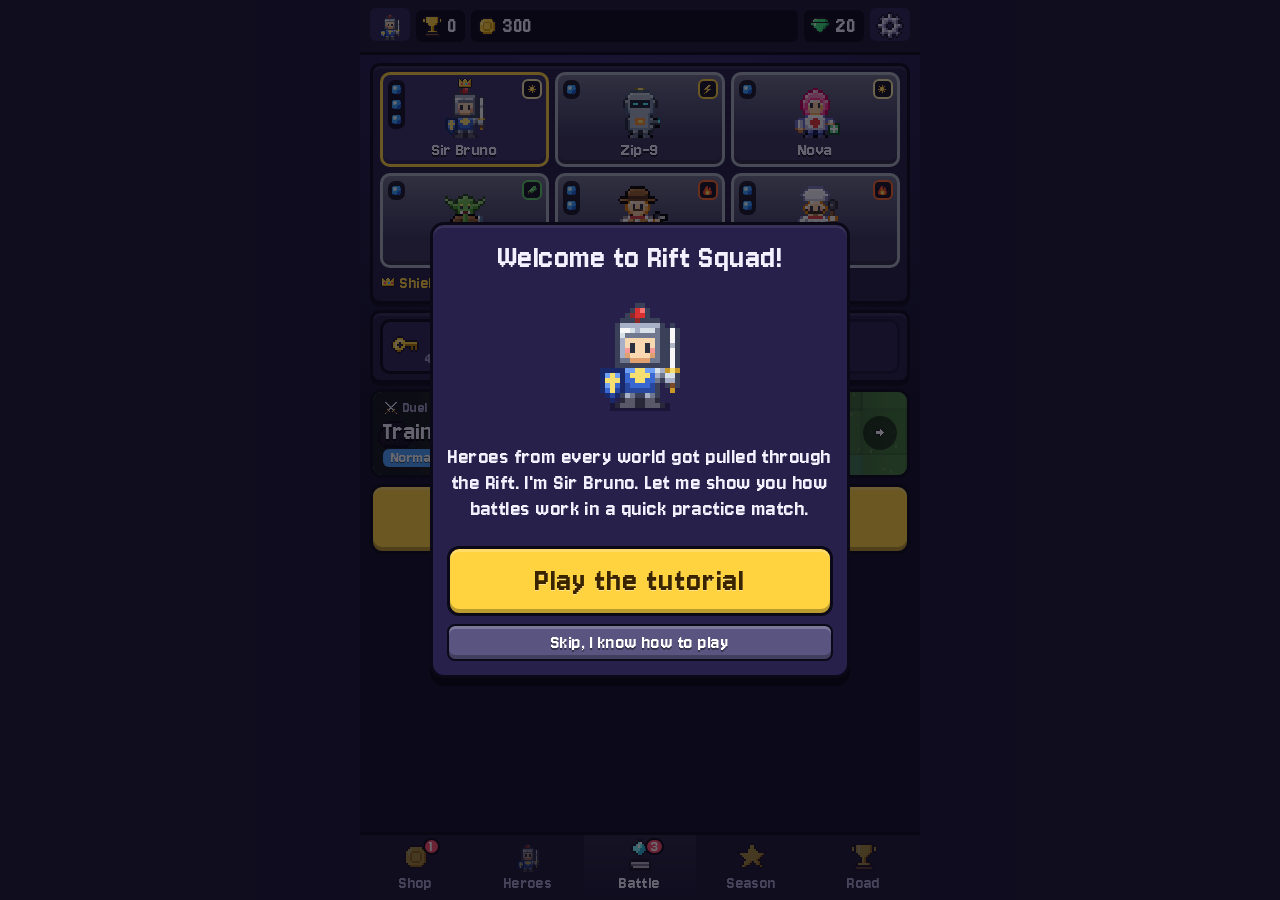
==== commit 08c73602: "Bruno, Marla and Chrono sprite updates Co-Authored-By: Claude Opus 5.5 <noreply@anthropic.com> Claud" ====
--- a/index.html
+++ b/index.html
@@ -936,7 +936,7 @@
 <div id="toast"></div>
 <script>
 const SPRITES_DATA = {"_common":{"k":"#1b1325","e":"#1b1325","w":"#ffffff","s":"#f2c29b","S":"#d1906b","l":"#e8eef5","y":"#ffd23f","n":"#8a5a32","N":"#4e2e1a"},"bruno":{"pal":{"m":"#c3ccd8","M":"#7f8aa0","b":"#3a6fd8","B":"#2a4fa0","r":"#e03c3c"},"rows":["......rrr.......",".....kkrkkk.....","....kmmmmmmk....","...kmmmmmmmmk...","...kMMMMMMMMk...","...kmsessesmk.l.","...kmsessesmk.l.","...kmssssssmk.l.","....kMssssMk..l.",".....kkkkkk...l.","....kbbbbbbk..l.","...kbbbyybbbk.l.","...kmbbbbbbmkyyy","....kBBBBBBk..n.","....kMMkkMMk....","....kkk..kkk...."]},"zip":{"pal":{"g":"#b8c2cc","G":"#7d8894","D":"#3d4550","c":"#4ff0ff","o":"#ff8a2a"},"rows":[".......y........",".......k........","...kkkkkkkkkk...","...kggggggggk...","...kgkkkkkkgk...","...kgkckkckgk...","...kgkkkkkkgk...","...kggggggggk...","...kgGgGGgGgk...",".....kkkkkk.....","....kggggggk....","...kggooooggkDDk","...kGggggggGkDk.","....kGGGGGGk....","....kgkkkkgk....","....kkk..kkk...."]},"nova":{"pal":{"p":"#ff7ab8","P":"#c94a88","W":"#c9d3e0","r":"#e5383b","b":"#4a5bd4","g":"#3ccf6e"},"rows":["................",".....kkkkkk.....","....kppppppk....","...kppppppppk...","...kppssssppk...","...kpsessespk...","...kpsessespk...","..kppssssssppk..","..kPPkkkkkkPPk..","...kPkwwwwkPk...","....kwwrrwwk..r.","...kwwrrrrwwkrrr","...kswwrrwwsk.g.","....kWWWWWWk..g.","....kbbkkbbk..g.","....kkk..kkk...."]},"marla":{"pal":{"h":"#2b2b3a","a":"#c0392b","b":"#3b3f6b"},"rows":["....kk....kk....","...khhkkkkhhk...","..khhhhwwhhhhk..","..kkhhhhhhhhkk..","...knnnnnnnnk...","...knsessksnk...","...knsesskknk...","...knssssssnk...","....kssssssk....",".....kkkkkk.....","....kaawwaak...l","...kaaawwaaak.l.","...ksaNNNNaskl..","....kbbbbbbkyy..","....kbbkkbbk....","....kNNkkNNk...."]},"gus":{"pal":{"g":"#6cc24a","G":"#4a9a32"},"rows":["................","................",".....kkkkkk.....","....kggggggk....",".k.kggggggggk.k.",".kgkggyggyggkgk.","..kkggeggeggkk..","...kggggggggk...","....kgwGGwgk....",".....kkkkkk.....","....knnnnnnk....","...knnNnnNnnk.l.","...kgnnnnnngk.l.","....kNNNNNNk..y.","....kggkkggk....","....kkk..kkk...."]},"rocco":{"pal":{"g":"#9a8f86","G":"#6b625b","o":"#ffb02e","m":"#5aa04a"},"rows":["................","....kkkkkkkk....","...kmmggggmmk...","..kgggggggggGk..","..kgGgggggggGk..","..kggookkooggk..","..kgggggggggGk..","..kGgkkkkkkgGk..","...kGGGGGGGGk...",".kkkggggggggkkk.","kggGkggggggkGggk","kgggkgGggGgkgggk","kGGGkggggggkGGGk",".kkkkGGGGGGkkkk.","....kGGkkGGk....","....kkkkkkkk...."]},"kit":{"pal":{"h":"#2d2a4a","H":"#1b1830","r":"#e03c3c"},"rows":["................",".....kkkkkk.....","....khhhhhhk....","...khhhhhhhhk...","...krrrrrrrrkrr.","...khsesseshkr..","...khsesseshk...","...khhhhhhhhk...","....kHHHHHHk....",".l...kkkkkk.....","..n.khhhhhhk....","...khhHhhHhhk...","...kshrrrrhsk.l.","....kHHHHHHk.lkl","....khhkkhhk..l.","....kkk..kkk...."]},"dusty":{"pal":{"v":"#c98a3a","r":"#d6453d","b":"#3f6fb5","D":"#4a4a58"},"rows":["................",".....kkkkkk.....","....knnnnnnk....","....knNNNNnk....",".knnnnnnnnnnnnk.","..kkkkkkkkkkkk..","...kssessessk...","...kssNNNNssk...","....kssssssk....","....krrrrrrk....","....kvwwwwvk....","...kvvwwwwvvk...","...ksvNNNNvskDD.","....kbbbbbbk.D..","....kbbkkbbk....","....kNNkkNNk...."]},"yuki":{"pal":{"W":"#cfe3f2","f":"#7cc8f2"},"rows":["................","....kkkkkkkk....","...kwwwwwwwwk...","..kwwwwwwwwwwk..","..kwwffffffwwk..","..kwwfeffefwwk..","..kwwfeffefwwk..","..kwwfkwwkfwwk..","..kwwwffffwwwk..",".kwwwwwwwwwwwwk.","kwwWwwwwwwwwWwwk","kwwWwwwwwwwwWwwk","kfffkwwwwwwkfffk",".kkkwwwwwwwwkkk.","...kwwwkkwwwk...","...kkkkkkkkkk..."]},"bao":{"pal":{"W":"#cdd6e2","p":"#ff9aa8","r":"#e03c3c","b":"#3b3f6b"},"rows":[".....kkkkkk.....","....kwwwwwwk....","...kwwwwwwwwk...","...kwwWwwWwwk...","....kWWWWWWk....","...kssssssssk...","...kssessessk...","...kssessessk...","...kspssssspk...","....kssNNssk....","....kwwwwwwk....","...kwwwrrwwwk...","...kswwwwwwsk.l.","....kwwwwwwk.ll.","....kbbkkbbk....","....kkk..kkk...."]},"volt":{"pal":{"Y":"#d9a400","c":"#4ff0ff","g":"#b8c2cc","G":"#7d8894","D":"#2e3440"},"rows":["................",".....kkkkkk.....","....kyyyyyyk....","...kyyyyyyyyk...","...kyYyyyyYyk...","...kykcccckyk...","...kykcwcckyk...","...kyykkkkyyk...","....kYyyyyYk....",".....kkkkkk.....","...kgkDDDDkgk...","..kggkDyyDkggk..","..kgGkDDDDkGgk..","...kkkDDDDkkk...","....kDDkkDDk....","....kkk..kkk...."]},"hex":{"pal":{"h":"#7b3fd1","H":"#4f2391","g":"#5bd97a","o":"#b8ff5c"},"rows":["........kk......",".......khk......","......khhk......",".....khhhhk.....","....khhhhhhk....","..kkkyyyyyykkk..",".khhhhhhhhhhhhk.","...kgsessesgk...","...kgssssssgk...","...kgkkkkkkgk...","....khhhhhhk.o..","...khhhyyhhhk.n.","...kshhhhhhsk.n.","....kHHHHHHk..n.","....kHHHHHHk..n.","....kkkkkkkk...."]},"ragnar":{"pal":{"m":"#a9b3c1","M":"#6f7a8c","o":"#e07b2a","O":"#b4561a","b":"#5a4632"},"rows":["................",".w....kkkk....w.",".ww..kmmmmk..ww.","..wwkmmmmmmkww..","...kmmmmmmmmk...","...kMMMMMMMMk...","...kosessesok...","...koooooooook..","....kooOOook....",".....kkookk..ll.","....knnnnnnk.lln","...knnnnnnnnk.n.","...ksbbbbbbsk.n.","....kNNNNNNk..n.","....kbbkkbbk....","....kNNkkNNk...."]},"luna":{"pal":{"W":"#c9d3e0","v":"#2b3a67","c":"#8fd3ff","o":"#ff8a2a"},"rows":["................",".....kkkkkk.....","....kwwwwwwk....","...kwwwwwwwwk...","...kwvvvvvvwk...","...kvcvvvvvvk...","...kvvcvvvvvk...","...kwvvvvvvwk...","....kwwwwwwk....",".....kkkkkk.....","..kWkwwwwwwkWk..","..kWkwoowwwkWk..","...kWwwwwwwWk...","....kwwwwwwk....","....kwwkkwwk....","....kWWkkWWk...."]},"mumbo":{"pal":{"w":"#e8dcc0","W":"#b8a888","g":"#7dff6b"},"rows":["................",".....kkkkkk.....","....kwWwwWwk....","...kwwwWWwwwk...","...kWwwwwwwWk...","...kwkgkkgkwk...","...kwwwwWwwwk...","...kWwwwwwwWk...","....kwwWWwwk....",".....kkkkkk.....","....kwWwwWwk....","...kwwwWwwwwk.w.","...kwwWwwWwwkw..","....kwwwwWwk....","....kwWkkwWk....","....kkk..kkk...."]},"vex":{"pal":{"h":"#22182e","p":"#e8e0f0","r":"#e0193a","R":"#b3123a","c":"#2a1f3d","b":"#3a2a50"},"rows":["................",".....kkkkkk.....","....khhhhhhk....","...khhhhhhhhk...","...khpppppphk...","...kpprpprppk...","..RkppppppppkR..",".RRkpppwwpppkRR.",".RRRkppppppkRRR.",".kRRRkkkkkkRRRk.","kccRkwwrrwwkRcck","kcccRkwwwwkRccck","kcccckwwwwkcccck",".kccckbbbbkccck.","..kcckbkkbkcck..","...kkkkkkkkkk..."]},"zorp":{"pal":{"o":"#ff6bd6","g":"#7ee05a","u":"#8e44ad","U":"#5e2a78","D":"#3d4550","c":"#4ff0ff"},"rows":["...o........o...","....k......k....",".....kkkkkk.....","...kkggggggkk...","..kggggggggggk..","..kgeeggggeegk..","..kgweeggweegk..","...kggggggggk...","....kggkkggk....",".....kkkkkk.....","....kuuuuuuk....","...kuuyuuyuuk...","...kguuuuuugkDc.","....kUUUUUUk....","....kggkkggk....","....kkk..kkk...."]},"ember":{"pal":{"o":"#ff8a2a","r":"#e8402a","R":"#9c1f1f","a":"#c0392b","A":"#7a1f1f","f":"#ffe066"},"rows":["......y...y.....",".....yoy.yoy....","....koooyooook..","...korroorrook..","...krrrrrrrrk...","...krsessesrk...","...krsessesrk...","...kRssssssRk...","....kRkkkkRk....",".....kkkkkk..f..","....kaaaaaak.fyf","...kaayaayaak.f.","...ksaaaaaask...","....kAAAAAAk....","....kAAAAAAk....","....kkkkkkkk...."]},"chrono":{"pal":{"b":"#3b5bdb","B":"#253a91","W":"#cdd6e2"},"rows":[".......kk.......","......kbbk......",".....kbbybk.....","....kbbbbbbk....","...kkyyyyyykk...","..kbbbbbbbbbbk..","...kssessessk...","...kwsssssswk...","...kwwwwwwwwk...","....kwwWWwwk....","....kbwwwwbk.y..","...kbbbwwbbbk.n.","...ksbbwwbbsk.y.","....kbbbybbk..n.","....kBBBBBBk..n.","....kkkkkkkk...."]},"rex":{"pal":{"g":"#4caf50","G":"#2e7d32","r":"#ff3b3b","m":"#b0bac6","M":"#6f7a8c"},"rows":["................","....kkkkkkkk....","...kggggggggk...","..kggGggggGggk..","..kgrkggggkrgk..","..kggggggggggk..","..kGlGlGlGlGlk..","..kGGGGGGGGGGk..","...kmmmmmmmmk...","..kmmkkkkkkmmk..",".kmmkmmyymmkmmk.",".kmmkMMMMMMkmmk.",".kMMkmmmmmmkMMk.","..kkkMMMMMMkkk..","...kmmmkkmmmk...","...kkkkkkkkkk..."]},"relic":{"pal":{"c":"#7ef9ff","C":"#2fb8d6","p":"#b9b4c8","P":"#6e6882"},"rows":["................",".......kk.......","......kcwk......",".....kcwcCk.....","....kccwcCCk....","....kcccCCCk....",".....kcCCCk.....","......kCCk......",".......kk.......","................","....kkkkkkkk....","...kppppppppk...","...kPPPPPPPPk...","....kpppppppk...","...kkkkkkkkkk...","................"]},"chest":{"pal":{"a":"#a0632e","A":"#6e3f1a","b":"#d9a066","B":"#8a5a32"},"rows":["................","................","...kkkkkkkkkk...","..kaaaaaaaaaak..",".kaAAAAAAAAAAak.",".kabbbbbbbbbbak.",".kkkkkkkkkkkkkk.",".kabbbkyykbbbak.",".kabbbkyykbbbak.",".kaAAAAkkAAAAak.",".kabbbbbbbbbbak.",".kaAAAAAAAAAAak.",".kkkkkkkkkkkkkk.","................","................","................"]},"coin":{"pal":{"y":"#ffd23f","Y":"#d99a00","h":"#fff3a8"},"rows":["................","................",".....kkkkkk.....","....kyyyyyyk....","...kyhyyyyyYk...","..kyhyYYYYyyYk..","..kyhYyyyyYyYk..","..kyyYyyyyYyYk..","..kyyYyyyyYyYk..","..kyyYyyyyYyYk..","..kyyyYYYYyyYk..","...kyyyyyyyYk...","....kYYYYYYk....",".....kkkkkk.....","................","................"]},"gem":{"pal":{"g":"#3ee87a","G":"#1fa856","h":"#c8ffd9"},"rows":["................","................","....kkkkkkkk....","...khhgggggGk...","..khgggggggGGk..",".kkkkkkkkkkkkkk.",".kgghgggggggGGk.","..kghggggggGGk..","...kggggggGGk...","....kgggggGk....",".....kgggGk.....","......kgGk......",".......kk.......","................","................","................"]},"trophy":{"pal":{"y":"#ffd23f","Y":"#d99a00","h":"#fff3a8","n":"#8a5a32"},"rows":["................","...kkkkkkkkkk...","..kkyhyyyyyYkk..",".kykyhyyyyyYkyk.",".kykyhyyyyyYkyk.","..kkyhyyyyyYkk..","....kyyyyyYk....",".....kyyyYk.....","......kyYk......","......kyYk......",".....kkyYkk.....","....kyyyyyYk....","....kkkkkkkk....","...knnnnnnnnk...","...kkkkkkkkkk...","................"]},"shard":{"pal":{"p":"#c08cff","P":"#7b3fd1","h":"#efe0ff"},"rows":["................",".......kk.......","......khpk......","......khpk......",".....khppPk.....",".....khppPk.....","....khpppPPk....","....khpppPPk....","....khpppPPk....",".....khppPk.....",".....khppPk.....","......khPk......","......khPk......",".......kk.......","................","................"]},"lock":{"pal":{"g":"#b8c2cc","G":"#7d8894","Y":"#d99a00"},"rows":["................","................",".....kkkkkk.....","....kggGGggk....","....kgk..kgk....","....kgk..kgk....","...kkkkkkkkkk...","...kyyyyyyyyk...","...kyyykkyyyk...","...kyyykkyyyk...","...kyyyykyyyk...","...kYYYYYYYYk...","...kkkkkkkkkk...","................","................","................"]},"rock":{"pal":{"a":"#8d8a9e","b":"#5e5b70","c":"#b8b5c8"},"rows":["................","................","................",".....kkkkkk.....","....kccaaaak....","...kcaaaaaaak...","..kcaaaaaaaabk..","..kcaaaaaaabbk..",".kcaaaaaaaabbbk.",".kaaaaaaaaabbbk.",".kaaaaaaaabbbbk.",".kbaaaaaabbbbbk.","..kbbbbbbbbbbk..","...kkkkkkkkkk...","................","................"]},"crate":{"pal":{"a":"#b07a3c","b":"#7a4f22","c":"#d6a060"},"rows":["................","................",".kkkkkkkkkkkkkk.",".kccccccccccccbk",".kcbbbbbbbbbbabk",".kcbcaaaaaaabbbk",".kcbacaaaaabcbbk",".kcbaacaaabaabk.",".kcbaaacabaaabk.",".kcbaaaabcaaabk.",".kcbaaabaacaabk.",".kcbaabaaaacabk.",".kcbbbbbbbbbbbk.",".kbbbbbbbbbbbbk.",".kkkkkkkkkkkkkk.","................"]},"crystal":{"pal":{"a":"#8fe3ff","b":"#3fa3d6","c":"#e6fbff"},"rows":["................","........k.......",".......kck......",".......kcak.....","...k...kcabk....","..kck..kcabk....","..kcak.kcabk.k..","..kcabkkcabkkck.","..kcabkcaaabkcak","..kcaabcaaabkcbk","..kcaabcaaabcabk","...kcabcaaabcabk","...kcabcaaabcbk.","....kkkkkkkkkkk.","................","................"]},"pillar":{"pal":{"a":"#d8cfb8","b":"#a89f88","c":"#f4eedc"},"rows":["................","..kkkkkkkkkkkk..","..kccccccccccbk.","..kbbbbbbbbbbbk.","...kcaaaaaabk...","...kcababaabk...","...kcababaabk...","...kcababaabk...","...kcababaabk...","...kcababaabk...","...kcababaabk...","...kcaaaaaabk...","..kccccccccccbk.","..kbbbbbbbbbbbk.","..kkkkkkkkkkkkk.","................"]},"star":{"pal":{"y":"#ffd23f","Y":"#d99a00"},"rows":["................",".......kk.......","......kyyk......","......kyyk......",".....kyyyyk.....","kkkkkkyyyyykkkkk",".kyyyyyyyyyyyYk.","..kyyyyyyyyyYk..","...kyyyyyyyYk...","....kyyyyyYk....","...kyyyYkyyYk...","...kyyYk.kyYk...","..kyYkk...kkYk..","..kkk......kkk..","................","................"]},"w_kingdom":{"pal":{"g":"#c9cfdc","G":"#7d869a","b":"#3a6fd8","k":"#3a2f5a","y":"#ffd23f"},"rows":["................","................",".......k........","......kyk.......","......kbbk......","...k.kkbkk.k....","..kgkgkgkgkgk...","..kgggggggggGk..","..kgggggggggGk..","..kggggkkgggGk..","..kggggkkgggGk..","..kGGGGkkGGGGk..","...kkkk..kkkk...","................","................","................"]},"w_machines":{"pal":{"o":"#ff8c1a","O":"#b35a00","h":"#ffc27a","k":"#3a2f5a"},"rows":["................","................","......kk.kk.....",".....kookook....","...kkooooook....","..kooookkooOk...","..koook..koOk...","...kook..koOk...","..koook..koOOk..","..kooookkooOk...","...kkooooOOk....",".....koOkOOk....","......kk.kk.....","................","................","................"]},"w_spooky":{"pal":{"w":"#ece9ff","W":"#a8a2c8","k":"#3a2f5a"},"rows":["................","................",".....kkkkk......","....kwwwwwk.....","...kwwwwwwwk....","..kwwkwwwkwWk...","..kwwkwwwkwWk...","..kwwwwwwwwWk...","..kwwwkkkwwWk...","..kwwwwwwwwWk...","..kwwwwwwwWWk...","..kwkwwkwwkWk...","...k.kk.kk.k....","................","................","................"]},"w_wild":{"pal":{"g":"#5fd068","G":"#2f8a3a","n":"#8a5a32"},"rows":["................","................","................","....k..k..k.....","...kgkkgkkgk....","...kgkkgkkgk....","....kkkkkkk.....","....kgggggk.....","...kgggggggk....","...kgggggggGk...","....kgggggGk....",".....kGGGkk.....","......kkk.......","................","................","................"]},"w_rogues":{"pal":{"k":"#2a2438","r":"#c0392b","w":"#ffffff"},"rows":["................","................","................","................","................","...kkkkkkkkkk...","...kkwkkkkwkk...","...kwwkkkkwwk...","...kkkkrrkkkk...","....kkkkkkkk....","................","................","................","................","................","................"]},"w_cosmic":{"pal":{"p":"#7b3fd1","h":"#c07bff","P":"#3f1f78","y":"#ffd23f"},"rows":["................","................","................","............k...","......kkkk.kyk..",".....kppppkkk...","...kkphhpppPk...","..kyyphppppPyk..","..kyyyyyyyyyyk..","...kyPpppPPyk...","....kpPPPPPk....",".....kPPPPk.....","......kkkk......","................","................","................"]},"i_crown":{"pal":{"y":"#ffd23f","Y":"#d99a00","h":"#fff3a8","r":"#ff4d6d","b":"#4cc9ff"},"rows":["................","................","................","..k....kk....k..",".kyk..khhk..kyk.",".kyykkhyyykkyYk.",".kyyykyyyykyyYk.",".khyyyyyyyyyyYk.",".khyrryybbyrrYk.",".khyrryybbyrrYk.",".khyyyyyyyyyyYk.",".kYYYYYYYYYYYYk.","..kkkkkkkkkkkk..","................","................","................"]},"i_heart":{"pal":{"r":"#ef3b4f","h":"#ff8a96","R":"#a3122a","w":"#ffffff"},"rows":["................","................","...kkk...kkk....","..khhRk.khhRk...",".khrwrRkhrrrRk..",".khrrrrhrrrrRk..",".khrrrrrrrrrRk..",".kRrrrrrrrrrRk..","..kRrrrrrrrRk...","...kRrrrrrRk....","....kRrrrRk.....",".....kRrRk......","......kRk.......",".......k........","................","................"]},"i_healer":{"pal":{"p":"#ff6fb5","h":"#ffb3d9","P":"#c2347c","w":"#ffffff"},"rows":["................","................","...kkk...kkk....","..khhPk.khhPk...",".khpwpPkhpppPk..",".khppppwppppPk..",".khpppwwwpppPk..",".kPppppwppppPk..","..kPpppppppPk...","...kPpppppPk....","....kPpppPk.....",".....kPpPk......","......kPk.......",".......k........","................","................"]},"i_swords":{"pal":{"l":"#f4f7fb","g":"#9aa6b8","y":"#ffd23f","n":"#8a5a32"},"rows":["................","..kk........kk..",".klgk......kglk.","..klgk....kglk..","...klgk..kglk...","....klgkkglk....",".....klgglk.....","......klgk......","....kkgllgkk....","...kyglkklgyk...","....kyk..kyk....","...knkykkyknk...","..knk.k..k.knk..",".kyk........kyk.","..k..........k..","................"]},"i_arm":{"pal":{"s":"#f2c29b","h":"#ffe0c4","S":"#c47f55"},"rows":[".........kkk....","........khhhk...",".......khsssSk..","......kShsssssk.",".......khsssssSk","......kShssssSk.",".......kSSSssSk.","....kkk.kksssSk.","...khhhk.ksssSk.","..khssshkksssSk.",".khssssshksssSk.","khssssssssssssSk","khsssssssssssSk.",".kSSSSSSSSSSSk..","..kkkkkkkkkkk...","................"]},"i_bow":{"pal":{"n":"#a8692e","N":"#6b3f17","l":"#e8eef5","a":"#d9a066","g":"#9aa6b8","r":"#ff4d6d"},"rows":["................",".......kk.......","......knnk......",".....klkknk.....","....klk..knk....","...klk...knNk...","..klkkkkkkknkk..",".krraaaaaaaaggk.","..klkkkkkkknkk..","...klk...knNk...","....klk..knk....",".....klkknk.....","......knnk......",".......kk.......","................","................"]},"i_hit":{"pal":{"o":"#ff8c1a","y":"#ffd23f","w":"#fff8d6"},"rows":["................",".......k........","...k..kok..k....","..kok.kok.kok...","...kokoookok....","....kooyook.....","..kkooyyyookk...",".koooyywyyoook..","..kkooyyyookk...","....kooyook.....","...kokoookok....","..kok.kok.kok...","...k..kok..k....",".......k........","................","................"]},"i_flame":{"pal":{"r":"#e8452a","o":"#ff8c1a","y":"#ffd23f","w":"#fff8d6"},"rows":["................","......k.........",".....krk........",".....krrk.k.....","....krrrkkrk....","....krorrkrrk...","...krroorrrrk...","...krrooorrrk...","..krrooyyoorrk..","..krroyyyyorrk..","..krroywwyorrk..","..krroywwyorrk..","...krroyyorrk...","....krrrrrrk....",".....kkkkkk.....","................"]},"i_cross":{"pal":{"g":"#3ccf5a","h":"#9cf2a8","G":"#1d8a35"},"rows":["................","................","......kkkk......",".....khhhGk.....",".....khggGk.....","...kkkhggGkkk...","..khhhgggghhGk..","..khggggggggGk..","..khggggggggGk..","..kGGGggggGGGk..","...kkkhggGkkk...",".....khggGk.....",".....kGGGGk.....","......kkkk......","................","................"]},"i_shield":{"pal":{"l":"#dfe6f0","L":"#8f9bb0","b":"#3a7bf0","B":"#2251a8","y":"#ffd23f"},"rows":["................","...kkkkkkkkkk...","..kllllllllllk..","..klbbbbbbbBLk..","..klbbbyybbBLk..","..klbbyyyybBLk..","..klbbbyybbBLk..","..klbbbyybbBLk..","...klbbbbbBLk...","...klbbbbbBLk...","....klbbbBLk....",".....klbBLk.....","......kLLk......",".......kk.......","................","................"]},"i_bolt":{"pal":{"y":"#ffd23f","h":"#fff3a8","Y":"#d99a00"},"rows":["................","................","........kkkk....",".......khhhYk...","......khyyYk....",".....khyyYk.....","....khyyYkkk....","...kYYYYyhhYk...","....kkkkhyYk....","......khyYk.....",".....khYYk......","....kYYkk.......","...kYkk.........","....k...........","................","................"]},"i_check":{"pal":{"g":"#3ccf5a","G":"#1d8a35"},"rows":["................","................","................","...........kk...","..........kgGk..",".........kgGk...","..kk....kgGk....",".kgGk..kgGk.....","..kgGkkgGk......","...kgGgGk.......","....kgGk........",".....kk.........","................","................","................","................"]},"i_gear":{"pal":{"g":"#b8b2d6","h":"#ece9ff","G":"#6f6898"},"rows":["................",".......kk.......","....k.khGk.k....","...kGkkhGkkGk...","..kGghhgghhgGk..","...khggGGggGk...","..kkhgGkkGgGkk..",".khhgGk..khghGk.",".kGGgGk..khgGGk.","..kkhgGkkhgGkk..","...khgghhggGk...","..kGgGGggGGgGk..","...kGkkhGkkGk...","....k.kGGk.k....",".......kk.......","................"]},"i_x":{"pal":{"w":"#ffffff","l":"#c9c3ee"},"rows":["................","................","................","....kk....kk....","...kwwk..kwlk...","...kwwwkkwwlk...","....kwwwwwlk....",".....kwwwlk.....",".....kwwwlk.....","....kwwwwwlk....","...kwwwkkwwlk...","...kwwk..kwlk...","....kk....kk....","................","................","................"]},"i_ff":{"pal":{"w":"#ffffff","l":"#c9c3ee"},"rows":["................","................","................","....k...k.......","...kwk.kwk......","...kwwkkwwk.....","...kwwwkwwwk....","...kwwwwwwwwk...","...kwwwlwwwlk...","...kwwlkwwlk....","...kwlkkwlk.....","....kk..kk......","................","................","................","................"]},"i_right":{"pal":{"w":"#ffffff"},"rows":["................","................","................","........k.......",".......kwk......","....kkkkwwk.....","...kwwwwwwwk....","...kwwwwwwwwk...","...kwwwwwwwk....","....kkkkwwk.....",".......kwk......","........k.......","................","................","................","................"]},"i_left":{"pal":{"w":"#ffffff"},"rows":["................","................","................",".......k........","......kwk.......",".....kwwkkkk....","....kwwwwwwwk...","...kwwwwwwwwk...","....kwwwwwwwk...",".....kwwkkkk....","......kwk.......",".......k........","................","................","................","................"]},"i_up":{"pal":{"w":"#ffffff"},"rows":["................","................","................",".......kk.......","......kwwk......",".....kwwwwk.....","....kwwwwwwk....","...kwwwwwwwwk...","....kkwwwwkk....",".....kwwwwk.....",".....kwwwwk.....","......kkkk......","................","................","................","................"]},"i_lvup":{"pal":{"k":"#0b2a12","g":"#5fd068","h":"#b5f5ba","G":"#2f9a3a"},"rows":["................","................","................",".......kk.......","......kggk......",".....kghggk.....","....kghgggGk....","...kghggggGGk...","...kkkggGGkkk...","......kgGk......","......kgGk......","......kgGk......","......kkkk......","................","................","................"]},"i_hand":{"pal":{"s":"#f2c29b","h":"#ffe0c4","S":"#c47f55"},"rows":["................",".....kk.........","....khSk........","....khSk........","....khSkkk......","....khshhSk.....","...kkhssssSk....","..kSkhssssSk....","..kShssssssSk...","...khssssssSk...","...kSssssssSk...","....khssssSk....","....kSSSSSSk....",".....kkkkkk.....","................","................"]},"i_globe":{"pal":{"b":"#3a7bf0","g":"#3ccf5a","w":"#cfe3ff"},"rows":["................","......kkkk......","....kkbbbbkk....","...kbbggbbwbk...","..kbgggggbbbbk..","..kbggggbbgbbk..",".kbbbgggbbggbbk.",".kbbbbggbbgggbk.",".kbbbbbgbbbggbk.",".kbbbbbbbbbgbbk.","..kbbbbggbbbbk..","..kbbbbgggbbbk..","...kbbbbggbbk...","....kkbbbbkk....","......kkkk......","................"]},"i_save":{"pal":{"d":"#3a4fb0","l":"#c9cfdc","L":"#5a6478","w":"#ffffff","g":"#9aa6b8"},"rows":["................","..kkkkkkkkkkk...",".kdddddddddddk..",".kddlllllLlddk..",".kddlllllLldddk.",".kddlllllLldddk.",".kddddddddddddk.",".kddwwwwwwwwddk.",".kddwggggggwddk.",".kddwwwwwwwwddk.",".kddwggggggwddk.",".kddwwwwwwwwddk.",".kddddddddddddk.","..kkkkkkkkkkkk..","................","................"]},"i_laser":{"pal":{"c":"#4ff0ff","w":"#ffffff","b":"#2a8fd8","g":"#9aa6b8","G":"#5a6478"},"rows":["................","......kkkk......",".....kcwwck.....",".....kcwwck.....",".....kcwwck.....",".....kcwwck.....","....kccwwcck....","....kccwwcck....","...kggcwwcggk...","..kgggbccbggGk..","..kggggggggGGk..","...kgggggggGk...","....kGGGGGGk....",".....kkkkkk.....","................","................"]},"i_bomb":{"pal":{"d":"#3a3550","D":"#221d33","h":"#7d77a0","n":"#c9a46a","y":"#ffd23f","o":"#ff8c1a","w":"#ffffff"},"rows":["................",".........k.k....","........kokyk...",".........kywk...","........knyok...",".....kkknkkk....","....kddddk......","...kdhhdddk.....","..kdhddddDdk....","..kdhdddddDk....","..kddddddDDk....","..kdddddDDDk....","...kddDDDDk.....","....kDDDDk......",".....kkkk.......","................"]},"i_dash":{"pal":{"p":"#b36bff","w":"#ffffff","l":"#d9c4ff"},"rows":["................","................","................","..kk.....kk.....",".kllk...kppk....","..kkkk.kppppk...","..klllkpppwppk..","..kkkkkppwwwppk.",".kllllkpppwppk..","..kkkk.kppppk...","..kllk..kppk....","...kk....kk.....","................","................","................","................"]},"i_boot":{"pal":{"r":"#ff4d6d","h":"#ff9aae","R":"#b3203f","w":"#ffffff","l":"#c9c3ee","y":"#ffd23f"},"rows":["................","................",".kk....kkkk.....","kwwk..khrrrk....","klwwk.khrrrk....",".klwwkkhrrrk....","..klwkkhrrrk....","...kk.khrrrkk...","......khrrrrrk..","......khrrrrrrk.","......krrrrrrRk.","......kRRRRRRRk.","......kyyyyyyyk.",".......kkkkkkk..","................","................"]},"i_taunt":{"pal":{"r":"#ff4f6b","R":"#a3122a","w":"#ffffff"},"rows":["................","......kkkk......",".....krrrrk.....","....krrwwrRk....","....krrwwrRk....","....krrwwrRk....","....krrwwrRk....","....krrwwrRk....",".....krRRRk.....","......kkkk......",".....krrrrk.....","....krrwwrRk....",".....krRRRk.....","......kkkk......","................","................"]},"i_cannon":{"pal":{"d":"#3a3550","D":"#221d33","h":"#7d77a0","n":"#8a5a32","N":"#5a3a1f","o":"#ff8c1a","y":"#ffd23f"},"rows":["................","................","............kk..",".....kkkkkkkoyk.","....kdddddddkok.","...kdhhhhhhddk..","..kddddddddDDk..","..kdddddddDDk...","...kDDnnnDkk....","....knNNNnk.....","...knNkkkNnk....","...knNkkkNnk....","....knNNNnk.....",".....kkkkk......","................","................"]},"i_hook":{"pal":{"l":"#dfe6f0","L":"#8f9bb0","n":"#c9a46a"},"rows":["................","................",".......kk.......","......knnk......","......knnk......","......knnk......","......kllk......","...k..kllk.k....","..klk.kllkklk...","..kllkkllkllk...","...klllllllk....","....kLLLLLk.....",".....kkkkk......","................","................","................"]},"i_rock":{"pal":{"g":"#9a8f86","h":"#c8bdb2","G":"#5e554e"},"rows":["................","................","................","......kkkk......",".....khhhGk.....","....khggggGk....","...khggggggGk...","..khggggggggGk..","..khggggggggGk..","..kGggggggggGk..","...kGggggggGk...","....kGGGGGGk....",".....kkkkkk.....","................","................","................"]},"i_stone":{"pal":{"g":"#9a8f86","h":"#c8bdb2","G":"#5e554e","k":"#1b1325"},"rows":["................","................","...kkkkkkkkkk...","..khhhhghhhhgk..","..khgggGhgggGk..","..kGGGGGGGGGGk..","..khhghhhhghhk..","..khgGhgggGhgk..","..kGGGGGGGGGGk..","..khhhhghhhhgk..","..khgggGhgggGk..","..kGGGGGGGGGGk..","...kkkkkkkkkk...","................","................","................"]},"i_quake":{"pal":{"g":"#9a8f86","G":"#5e554e","y":"#ffd23f","w":"#ffffff"},"rows":["................","................","..k..k...k..k...",".kykkwk.kykkyk..","..kykk.kkykyk...","...kykkwkk.k....","..kkkkkkkkkkk...",".kgggggkgggggk..",".kggggkkgggggk..",".kGGGGkGGGGGGk..",".kGGGkkGGGGGGk..",".kGGGGkGGGGGGk..","..kkkk.kkkkkk...","................","................","................"]},"i_wrap":{"pal":{"w":"#ece0c4","W":"#b8a88a","k":"#5a4a3a"},"rows":["................","................",".....kkkkkk.....","....kwwwwwwk....","...kwwWwwwWwk...","..kwWwwwWwwwWk..","..kwwwWwwwWwwk..","..kWwwwwWwwwWk..","..kwwWwwwwWwwk..","...kwwwWwwwwk...","....kwwwwwwk....",".....kkkkkkwk...","...........kwk..","............k...","................","................"]},"i_skull":{"pal":{"w":"#ece9ff","W":"#a8a2c8","k":"#3a2f5a"},"rows":["................","................",".....kkkkkk.....","....kwwwwwwk....","...kwwwwwwwwk...","..kwwwwwwwwwWk..","..kwkkwwwkkwWk..","..kwkkwwwkkwWk..","..kwwwwkwwwwWk..","...kwwwwwwwWk...","....kwkwkwWk....","....kwWwWwWk....",".....kkkkkk.....","................","................","................"]},"i_whirl":{"pal":{"s":"#e0c98a","S":"#a8904a","w":"#fff3d6"},"rows":["................","................",".....kkkkkk.....","....kssssssk....","...kskkkkkkSk...","..kskkwwwwkkSk..","..kskwkkkkskSk..","..kskwksskskSk..","..kskwkkskskSk..","..kskkwwkkskSk..","...kskkkkskkSk..","....kSSSSkkSk...",".....kkkk..k....","................","................","................"]},"i_teeth":{"pal":{"w":"#ffffff","W":"#c9c3ee","r":"#c0392b","R":"#7a1f1f"},"rows":["................","................","................","...kkkkkkkkkk...","..krrrrrrrrrrk..","..krwRwRwRwrRk..","..krkwkwkwkwRk..","..krkk.k.k.kRk..","..krkwkwkwkwRk..","..krWwRwRwRwRk..","..kRRRRRRRRRRk..","...kkkkkkkkkk...","................","................","................","................"]},"i_missile":{"pal":{"l":"#dfe6f0","L":"#8f9bb0","r":"#ff4d6d","o":"#ff8c1a","y":"#ffd23f"},"rows":["................","................","...........kk...","..........krrk..",".........klrrk..","........kllLk...","...k...kllLk....","..krk.kllLk.....","..krrkllLk......","...krllLk.......","...koLLk........","..koyok.........","..kyok..........","...kk...........","................","................"]},"i_clock":{"pal":{"w":"#fff3d6","W":"#d9c79a","b":"#3b5bdb","B":"#1f2f8a","k":"#1b1325"},"rows":["................","................",".....kkkkkk.....","....kbbbbbbk....","...kbwwwwwwBk...","..kbwwwkwwwwBk..","..kbwwwkwwwwBk..","..kbwwwkwwwwBk..","..kbwwwkkkwwBk..","..kbwwwwwwwwBk..","..kbWwwwwwwWBk..","...kbWWWWWWBk...","....kBBBBBBk....",".....kkkkkk.....","................","................"]},"i_mine":{"pal":{"d":"#3a3550","D":"#221d33","h":"#7d77a0","r":"#ff4f6b","c":"#4ff0ff"},"rows":["................","................",".......k........","....k.kck.k.....","...kckkdkkck....","....kdddddkk....","...kdhhddddDk...","..kcdhdrdddDck..","...kddddddDDk...","....kDDDDDkk....","...kckkDkkck....","....k.kck.k.....",".......k........","................","................","................"]},"i_drone":{"pal":{"l":"#dfe6f0","L":"#8f9bb0","g":"#5fd068","w":"#ffffff","d":"#3a3550"},"rows":["................","................","................","...kkk....kkk...","..kLLLk..kLLLk..","...kkdkkkkdkk...","....kdllllldk...","...klllllllLk...","...klgwwglLLk...","...klgwwglLLk...","....kLLLLLLk....",".....kgkkgk.....","......k..k......","................","................","................"]},"i_poison":{"pal":{"g":"#7dff6b","h":"#d4ffcc","G":"#2f9a2a"},"rows":["................","................",".......k........","......kGk.......",".....khgGk......",".....khgGk......","....khgggGk.....","...khgggggGk....","..khgggggggGk...","..khgggggggGk...","..kGgggggggGk...","...kGgggggGk....","....kGGGGGk.....",".....kkkkk......","................","................"]},"i_drop":{"pal":{"g":"#ff3b5c","h":"#ffb3c0","G":"#a3122a"},"rows":["................","................",".......k........","......kGk.......",".....khgGk......",".....khgGk......","....khgggGk.....","...khgggggGk....","..khgggggggGk...","..khgggggggGk...","..kGgggggggGk...","...kGgggggGk....","....kGGGGGk.....",".....kkkkk......","................","................"]},"i_water":{"pal":{"b":"#4fa3ff","h":"#bfe2ff","B":"#1f5fb8"},"rows":["................","................",".......k........","......kBk.......",".....khbBk......",".....khbBk......","....khbbbBk.....","...khbbbbbBk....","..khbbbbbbbBk...","..khbbbbbbbBk...","..kBbbbbbbbBk...","...kBbbbbbBk....","....kBBBBBk.....",".....kkkkk......","................","................"]},"i_leaf":{"pal":{"g":"#5fd068","h":"#b5f5ba","G":"#2f8a3a","n":"#8a5a32"},"rows":["................","................",".........kkk....",".......kkgggk...","......kgggggk...",".....kgghgggGk..","....kghhgggGGk..","...kghggggGGk...","...kgggggGGk....","..kgnggGGGk.....","..knkGGGkk......","..knkkkk........","...k............","................","................","................"]},"i_sun":{"pal":{"y":"#ffd23f","h":"#fff3b0","o":"#ff9f1a"},"rows":["................","................",".......k........","....k.kyk.k.....","...kykkokkyk....","....kyyyyyk.....","...kkyhhyykk....","..kyoyhyyyoyk...","...kkyyyyokk....","....kyyyook.....","...kykkokkyk....","....k.kyk.k.....",".......k........","................","................","................"]},"i_moon":{"pal":{"p":"#c07bff","h":"#e6ccff","P":"#7a3fc0"},"rows":["................","................","......kkk.......",".....kpppk......","....kpphk.......","...kpphk........","...kpphk........","..kpphhk...k....","...kpphk..kPk...","...kppphkkPPk...","....kpppPPPk....",".....kPPPkk.....","......kkk.......","................","................","................"]},"i_target":{"pal":{"r":"#ff4f6b","w":"#ffffff"},"rows":["................","................",".......k........",".....kkrkk......","....krrrrrk.....","...krkkrkkrk....","...krk.k.krk....","..krrrkwkrrrk...","...krk.k.krk....","...krkkrkkrk....","....krrrrrk.....",".....kkrkk......",".......k........","................","................","................"]},"i_food":{"pal":{"w":"#fff3d6","W":"#d9c79a","n":"#c9a46a","N":"#8a5a32"},"rows":["................","................","................",".......kk.......","......kwwk......",".....kwwwwk.....","....kwwwwwwk....","...kwwwnwwwwk...","..kwwwnwwwwwWk..","..kwwwwwwwwWWk..","..kWWWWWWWWWWk..","...kNNNNNNNNk...","....kkkkkkkk....","................","................","................"]},"i_shuriken":{"pal":{"l":"#dfe6f0","L":"#8f9bb0","k":"#3a3550"},"rows":["................","................",".......k........","......klk.......","......kllk......","...kkkklLkkk....","..klllkkkLLLk...","...kLLkkkLLk....","..kLLLkkklllk...","...kkkLlkkkk....",".....kllk.......","......klk.......",".......k........","................","................","................"]},"i_smoke":{"pal":{"g":"#b8b2d6","h":"#ece9ff","G":"#6f6898"},"rows":["................","................","................",".....kkk........","....khhGk.k.....","...khgggGkGkk...","..khggggghghGk..","..khggggggggGk..",".khggggggggGk...",".kGgggggggggGk..","..kGgggGgggGk...","...kGGGkGGGk....","....kkk.kkk.....","................","................","................"]},"i_snow":{"pal":{"w":"#ffffff","c":"#8fe3ff"},"rows":["................","................",".......k........","....k.kwk.k.....","...kwkkwkkwk....","....kwkckwk.....","...kkkwcwkkk....","..kwcccwcccwk...","...kkkwcwkkk....","....kwkckwk.....","...kwkkwkkwk....","....k.kwk.k.....",".......k........","................","................","................"]},"i_snowball":{"pal":{"w":"#ffffff","c":"#bfe8ff","C":"#7cc8f2"},"rows":["................","................","................",".....kkkkk......","....kwwwwCk.....","...kwwwwwwCk....","..kwwwwwwwwCk...","..kwwwwwwwwCk...","..kwwwwwwwwCk...","..kCwwwwwwwCk...","...kCwwwwwCk....","....kCCCCCk.....",".....kkkkk......","................","................","................"]},"i_frog":{"pal":{"g":"#5fd068","h":"#a8f2b0","G":"#2f8a3a","w":"#ffffff","k":"#1b1325","r":"#ff6b6b"},"rows":["................","................","...kk....kk.....","..kwwk..kwwk....",".kwkkwkkwkkwk...",".kwwwwggwwwwk...",".kgggggggggggk..",".kghhgggggggGk..",".kgggrrrrrggGk..",".kggggggggggGk..","..kgGGGGGGGGk...",".kggkkggkkggk...","..kk..kk..kk....","................","................","................"]},"i_cauldron":{"pal":{"d":"#3a3550","D":"#221d33","h":"#7d77a0","g":"#7dff6b","G":"#2f9a2a"},"rows":["................","................",".....k..k.......","....kgkkgkk.....","...kkkgkkkgkk...","..kggGgGgGgggk..","..kddddddddddk..","...kdhddddddDk..","...kdhdddddDDk..","...kddddddDDDk..","....kDDDDDDDk...","....kDkkkkDk....",".....k....k.....","................","................","................"]},"i_meteor":{"pal":{"o":"#ff8c1a","y":"#ffd23f","g":"#9a8f86","G":"#5e554e","h":"#c8bdb2"},"rows":["................","................","...k............","..kykk..........","...koyk.k.......","...kkoykyk......","..kokkoyykk.....","...kokkogggk....","....kokghgggk...",".....kghgggGk...",".....kgggggGk...","......kgggGk....",".......kGGk.....","........kk......","................","................"]},"i_float":{"pal":{"p":"#c07bff","w":"#ffffff"},"rows":["................","................",".......kk.......","......kwwk......",".....kwppwk.....","....kwppppwk....","...kwppppppwk...","....kkkppkkk....","......kppk......","......kppk......",".....kwwwwk.....","....kwkkkkwk....",".....k....k.....","................","................","................"]},"i_hole":{"pal":{"p":"#7b3fd1","P":"#3f1f78","k":"#140c22","w":"#e6d0ff"},"rows":["................","................","......kkkkk.....",".....kwpppwk....","....kpPPPPpwk...","...kpPkkkkPpk...","..kwPkkkkkkPpk..","..kpPkkkkkkPwk..","..kpPkkkkkkPpk..","...kpPkkkkPpk...","....kwPPPPpk....",".....kpppwk.....","......kkkk......","................","................","................"]},"i_buff":{"pal":{"r":"#ff4f6b","R":"#a3122a","w":"#ffb3c0"},"rows":["................","................",".......k........","......krk.......",".....krwrk......","....krwrrrk.....","...krwrrrrRk....","..krrrrrrrRRk...","...kkkrrRkkk....",".....krrRk......",".....krrRk......",".....kRRRk......","......kkk.......","................","................","................"]},"i_bat":{"pal":{"d":"#5a3a7a","D":"#2f1f45","r":"#ff4f6b"},"rows":["................","................","................","..k..........k..",".kdk...kk...kdk.",".kddk.kddk.kddk.",".kdddkddddkdddk.",".kdddddrdrddddk.","..kddddddddddk..","...kdDdddddDk...","...kDkkddkkDk...","....k..kDk.k....","........k.......","................","................","................"]},"i_charm":{"pal":{"p":"#ff6fb5","h":"#ffb3d9","P":"#c2347c","y":"#ffd23f","n":"#c9a46a"},"rows":["................","................",".............k..","...kk..kk...kyk.","..kppkkppk.kyk..",".kphppppppknk...",".kphpppppPnk....",".kpppppppnk.....","..kppppPnk......","...kppnPk.......","....knPk........","...knkk.........","..kyk...........","...k............","................","................"]},"i_shrink":{"pal":{"p":"#c07bff","P":"#7b3fd1","w":"#ffffff"},"rows":["................","................","...kk......kk...","..kppk....kppk..","..kpppk..kpppk..","...kpppkkpppk...","....kppkkppk....",".....kkwwkk.....",".....kkwwkk.....","....kppkkppk....","...kpppkkpppk...","..kpppk..kpppk..","..kppk....kppk..","...kk......kk...","................","................"]},"i_clone":{"pal":{"g":"#7ee05a","G":"#3f8a2a","l":"#c9f5b8"},"rows":["................","................","....kkk.kkk.....","...kgggklllk....","..kgggglllllk...","..kgGgglGlllk...","..kgggglllllk...","...kggkkllkkk...","..kggggllllllk..","..kggggllllllk..","..kggkgllkkllk..","..kggkgllkkllk..","...kk.kkk..kk...","................","................","................"]},"i_ufo":{"pal":{"l":"#dfe6f0","L":"#8f9bb0","c":"#4ff0ff","g":"#7dff6b","y":"#fff3a8"},"rows":["................","................","................","......kkkk......",".....kcccck.....","...kkcccccckk...","..kllllllllllk..",".kllgllgllglllk.","..kLLLLLLLLLLk..","...kkykkkkykk...","...kyyykkyyyk...","..kyyyyyyyyyyk..","...kkkkkkkkkk...","................","................","................"]},"i_ring":{"pal":{"o":"#ff8c1a","y":"#ffd23f","r":"#e8452a"},"rows":["................","................",".....kkkkkk.....","....kyooooyk....","...kyokkkkoyk...","..kyok....koyk..","..kork....krok..","..kork....krok..","..kork....krok..","..kyok....koyk..","...kyokkkkoyk...","....kyooooyk....",".....kkkkkk.....","................","................","................"]},"i_firewall":{"pal":{"r":"#e8452a","o":"#ff8c1a","y":"#ffd23f"},"rows":["................","................","................","...k...k...k....","..krk.krk.krk...","..krrkkrrkkrrk..",".krorrrorrrork..",".kroyrroyrroyk..",".kryyrryyrryyk..",".kryyrryyrryyk..",".krrrrrrrrrrrk..","..kkkkkkkkkkk...","................","................","................","................"]},"i_key":{"pal":{"y":"#ffd23f","h":"#fff3a8","Y":"#b37a00","k":"#1b1325"},"rows":["................","................","................","....kkk.........","...kyyyk........","..kyhhhykkkkkk..",".kyhykyyyyyyyyk.",".kyhk.kyYYYYYYk.",".kyhykyykkkYkYk.","..kyyyyk..kYkYk.","...kYYk....k.k..","....kk..........","................","................","................","................"]},"i_htrophy":{"pal":{"b":"#7fb2ff","h":"#d6e6ff","B":"#3b5bdb","n":"#8a5a32"},"rows":["................","................","...kkkkkkkkkk...","..kbbbbbbbbbbk..","..kbhbbbbbbbBk..","...kbhbbbbbBk...","...kbhbbbbbBk...","....kbbbbBBk....",".....kbbBBk.....","......kbBk......",".....kbbBBk.....","....knnnnnnk....","....knnnnnnk....",".....kkkkkk.....","................","................"]},"i_tnear":{"pal":{"r":"#ff4f6b","R":"#a3122a","w":"#ffffff"},"rows":["................","................",".......kk.......",".....kkrrkk.....","....krrRRrrk....","...krRkkkkRrk...","...krkkwwkkrk...","..krRkwrrwkRrk..","..krRkwrrwkRrk..","...krkkwwkkrk...","...krRkkkkRrk...","....krrRRrrk....",".....kkrrkk.....",".......kk.......","................","................"]},"i_tback":{"pal":{"y":"#ffd23f","Y":"#d99a00","g":"#9a8f86","G":"#5e554e","r":"#ff4f6b","R":"#a3122a"},"rows":["................","................",".....kkkkk......","....kyyyyyk.....","...kykkkkkyk....","..kyk.....kyk...","..kyk....kyyyk..",".kyk..kk..kyk...",".kyk.kggk..kk...",".kykkggggkkrrk..",".kykkgGGgkrrrRk.","..k.kgGGgkrrrRk.","....kGGGGkkRRk..",".....kkkk..kk...","................","................"]},"i_tweak":{"pal":{"e":"#5a5470","E":"#3a3550","r":"#ef3b4f","R":"#a3122a","w":"#ffffff"},"rows":["................","................","...kkk...kkk....","..keeek.keeek...",".keeeeekeeeEEk..",".keeeeewEeeeEk..",".keeeeeEweeeEk..",".keeeewEeeeeEk..","..keeeeweeeEk...","...krrrrrrRk....","....krrrrRk.....",".....krrRk......","......kRk.......",".......k........","................","................"]},"i_tbig":{"pal":{"r":"#ef3b4f","h":"#ff8a96","R":"#a3122a","w":"#ffffff","y":"#ffd23f"},"rows":["................","................","...kkk...kkk....","..khhhk.khhhk...",".khhrrrkhrrrRk..",".khrrrrwrrrrRk..",".krrrrwwwrrrRk..",".krrrwwwwwrrRk..","..krrrrwrrrRk...","...krrrwrrRk....","....krrrrRk.....",".....krrRk......","......kRk.......",".......k........","................","................"]},"i_medal":{"pal":{"b":"#4fa3ff","B":"#3b5bdb","r":"#ff4f6b","R":"#a3122a","y":"#ffd23f","Y":"#d99a00","h":"#fff3a8"},"rows":["................","...kk......kk...","..kbBk....krRk..","...kbBk..krRk...","....kbBkkrRk....",".....kbBrRk.....",".....kyyyyk.....","....kyhhyyYk....","...kyhyyyyYYk...","...kyhyyyyYYk...","...kyyyyyYYYk...","....kyYYYYYk....",".....kYYYYk.....","......kkkk......","................","................"]},"i_note":{"pal":{"p":"#c07bff","P":"#7b3fd1"},"rows":["................","................",".......kkkkkk...","......kppppppk..","......kpPPPPpk..","......kpkkkkpk..","......kpk..kpk..","....kkkpk.kkpk..","...kpppk.kpppk..","..kpppPkkpppPk..","..kpppPkkpppPk..","...kPPk..kPPk...","....kk....kk....","................","................","................"]},"i_wild":{"pal":{"p":"#c07bff","P":"#7b3fd1","h":"#f0d8ff","w":"#ffffff","c":"#4ff0ff","y":"#ffd23f"},"rows":["................","................","..kk.kkkkkk.kk..",".kPpkppppppkpPk.",".kPpkphhwppkpPk.","..kPppphpppPPk..","...kppcyycppk...","....kpyccypPk...",".....kPppPPk....","......kPPkk.....",".....kpppPk.....","....kpppppPk....","....kPPPPPPk....",".....kkkkkk.....","................","................"]},"i_orb":{"pal":{"b":"#3aa0ff","h":"#9fe8ff","w":"#ffffff","B":"#1f5fd0"},"rows":["................",".....kkkkkk.....","....kbbbbbbk....","...kbbbbbbbbk...","..kbhhhhbbbbBk..",".kbbhwwhhbbbBBk.",".kbbhwwhbbbbbBk.",".kbbhhhbbbbbBBk.",".kbbbhbbbbbBBBk.",".kbbbbbbbbBBBBk.",".kbbbbbbbBBBBBk.","..kbbbbbBBBBBk..","...kBBbBBBBBk...","....kBBBBBBk....",".....kkkkkk.....","................"]},"i_orb0":{"pal":{"s":"#221c38","r":"#4a4272"},"rows":["................",".....kkkkkk.....","....krrrrrrk....","...krrrssrrrk...","..krrssssssrrk..",".krrssssssssrrk.",".krrssssssssrrk.",".krssssssssssrk.",".krssssssssssrk.",".krrssssssssrrk.",".krrssssssssrrk.","..krrssssssrrk..","...krrrssrrrk...","....krrrrrrk....",".....kkkkkk.....","................"]}};
-const SPRITES32 = {"bruno":{"w":16,"h":20,"pal":["#3a4058","#d83030","#f87070","#902828","#a8b0c8","#f8f8f8","#d8e0e8","#707890","#f8d8b0","#283040","#b0b8c8","#f89898","#e0a070","#182868","#70a0f8","#f8e070","#c89828","#3868d0","#2848a0","#7a4a28","#282838","#585868"],"rows":["......0120......",".....03110......","....00030000....","...0444444440.0.","...0556466670050","...0677777770050","...0488888870050","...04898898700a0","...04b9889b70050","...04c8888c70050","...077cccc770050","...0000000000050","dddddeeffee64gfg","defedhffffh47660","dfffdhhffhh70440","defhdihhhhi0.0j0","dhfidiiiiii0..g.",".did04700470....","..d.kllkkllk....","....kkkkkkkk...."]},"marla":{"w":16,"h":20,"pal":["#000000","#555572","#f7a0ad","#f37688","#830518","#414157","#303040","#929292","#111118","#ea0f30","#f8f8f8","#020101","#c2824f","#fef8f1","#1e1828","#fbe3c6","#57361b","#f8d0a0","#283040","#f7af5a","#5b8cbd","#ffffff","#8a5830","#a86b3b","#aec4db","#370c0a","#dd7772","#d4544d","#c83830","#92251f","#f0f0f0","#cecaca","#f8d040","#685204","#da7a06","#5b61a7","#4a4f8b","#73533c","#553d2c"],"rows":["..00100..0012334",".01565577158994.","0066666aa6665500","1566666aa6666655","0066666666666800",".08886666668880.","..bcdeeeeeefcb..","..bghhiheeejgb.k","..bgjhiheeejgbkl","..bmnjhhhhjcgbko","..bggpjjjjpggklk","..pqrrllllqrrpok",".pqsstuuuvsssrok",".pssswuuuuwsstok",".pssstvuuvtsstok",".psst15ww55stlx.",".ptssrrssrrswwwx",".ydttttttttttjy.","..yp0zA00zA0py..","...0BCC00BCC0..."]},"rocco":{"w":24,"h":22,"pal":["#172e12","#94c688","#77b869","#43382d","#60a850","#c6bfb8","#b2a89f","#427b35","#a09488","#81705f","#f8b030","#3a322e","#191512","#a49b94","#8f847c","#7a7068","#574c44"],"rows":[".........000000.........","........01222220........",".......3144444423.......","......356777777563......","......388666666893......",".....35888888888863.....",".....388aaa88aaa893.....",".....388aaa88aaa893.....",".....39888888888893.....","......388bbbbbb893......","......399998888893......","...ccc338888888933ccc...","..cede566668888866deec..","..cefg888b888gb889fgec..","..cefg8888bgg8b889fgec..","..cefg888ggb888b89fgec..","..cegg8gg888888b89ggec..","...c5689888888889866c...","...c889c99999999c889c...","....333deeeccdeee333....","......cdeeeccdeeec......","......cggggccggggc......"],"front":[[3,17,7,18],[4,19,6,19],[16,17,20,18],[17,19,19,19],[8,18,15,18]],"blink":[[8,6],[9,6],[10,6],[13,6],[14,6],[15,6]]},"mumbo":{"w":24,"h":23,"pal":["#6d5603","#f6de89","#f3d25e","#7e93e1","#5974d8","#f0c838","#d5a90b","#213ca0","#0c1844","#685204","#3858d0","#ffffff","#f6f0e3","#f8d040","#ece0c4","#2a2418","#40b838","#c69a33","#dec58b","#ab915e","#dfd7c7","#cfc3aa","#3b2f22","#efe6cf","#d6c8a6","#c99a1e","#f2c94c","#b3a17a","#7a5a10","#8a7752"],"rows":[".........007700.........","........01234120........",".......0156775520.......","......015552255520......","......836556655638......",".....99a466bc663799.....","....9dddd4beec3dddd9....",".....8aaaffffffaa78.....",".....9aaafgffgfaa79.....","....9ddddffffffdddd9....",".....8a7hiiijjj8a78.....","....83a79kllbch9aa48....","....9dddd00bi00dddd9....",".....mnoopqqqqpoonm.....",".....mnrononnonornm.....",".....mormonrrnomrom.....",".....mnrmpqqqqpmrnm.....",".....sqpmnonnonmpqs.....",".....monmonrrnomnom.....","......mmmnnmmnnmmm......","........mnommonm........","........mnommonm........",".......mrttmmrttm......."],"front":[[5,17,7,19],[16,17,18,19],[8,19,15,19]],"blink":[[10,8],[13,8]]},"rex":{"w":24,"h":22,"pal":["#123313","#87cb8a","#67bd6b","#4cb050","#338236","#ff3b3b","#7a2828","#f8f8f8","#000000","#1c2029","#707a8c","#4d5668","#a0a7b3","#868f9e","#475c79","#e3e7ec","#c8cfd9","#b0bac8","#8295af","#58f0ff"],"rows":[".........00000..........",".......0012222200.......","......012333333220......","......033333333340......",".....01355333355320.....",".....03355333355340.....",".....03333333333340.....",".....04676767676640.....","......866666666668......","......866767676768......",".......0333333340.......","......9cbbbbbbbbd9......","....99efggggggggge99....","...9cdfhhicdddhhhgcd9...","...9abhhhiajjbhhhiab9...","...9abhhhiajjbhhhiab9...","...9abhhhibbbbhhhiab9...","...9bbihhhgggghhhibb9...","...0122iiiiiiiiii1220...","...04449cdd99cdd94440...",".......9cdd99cdd9.......","......9abbb99abbb9......"],"front":[[3,18,6,19],[17,18,20,19],[7,18,16,18]]},"chrono":{"w":16,"h":20,"pal":["#0c1a51","#8498e6","#5e78df","#685204","#3c5cd8","#1e3caf","#f8d040","#007cd7","#49b2ff","#90d0ff","#020309","#4965d0","#304dba","#172764","#fef8f1","#fbe3c6","#462915","#000000","#da7a06","#283040","#f8d0a0","#f7af5a","#7c7cb9","#ffffff","#f4f4f8","#c7c7de"],"rows":[".....012220..333","....0144450.3666","...0144644207898","...044444650.383",".aa155555552a666","abccccccccccc666","adddddefffddddgh",".aaaiejkkjfiahgh","...ielkkkklfihgh","...mnnllllnnmhgh","...moonnnnopmhgh","...0oooooop00hgh","..01pooooop120gh",".0142ooooop442gh",".0445oooop1445gh",".0445pooop4445gh",".04442ppp14445gh",".0555522255555gh","..abccccccccchgh","..addddddddddhgh"]},"zip":{"w":16,"h":20,"pal":["#957c07","#f8e070","#425773","#546276","#dce1e7","#c0c9d4","#a8b4c4","#242b37","#798fab","#abb2be","#1c2434","#58f0ff","#f89030","#000000","#007f8b","#788297","#626c7f","#2f3542","#919baa"],"rows":["......0110......","....22233222....","...2455555552...","..246666666652..","..766666666687..",".796aaaaaaaa897.",".736abbaabba837.",".736aaaaaaaa837.","..266666666682..","..286666666682..","...2666666682...","...7666666687...","..7966cccc689dde","..7366c11c68fggb","..7366cccc68hhhh","..736666666897dd","..738888888837..","...779i779i77...","....d337733d....","...dfggddfggd..."]},"nova":{"w":24,"h":22,"pal":["#be025a","#fdd2e6","#faa7ce","#f880b8","#f83892","#fef8f1","#fbe3c6","#283040","#f8d0a0","#f7af5a","#f8a0a0","#6b6bc6","#ffffff","#f0f0f8","#e83838","#bdbde3","#0f4221","#83dba2","#60d188","#40c870","#f8f8f8","#279950","#da7a06","#111848","#8b95dc","#6775d1","#000000","#2a399e","#5a5a8d","#484871","#c0703a"],"rows":["........................","...........00...........",".........001200.........","........01233220........",".......0133333320.......",".......0334444340.......","......013456664320......","......034578876340......","......034878879340......","......044888889340......",".......03a8888a40.......",".......0449999440.......","........bccccccb........",".....bbbcddeeddcbbb.....","....bcfbddeeeedfbfcb....","....bcfbddeeeedfu88ugg..","....bcfbfddeeddfbgikig..","....u88uffffffffbgkkkg..",".....uu.nopnnopn.gikig..","........qrrnnrrq.ggggg..",".......qsttqqsttq.......","........................"],"front":[[4,17,7,18],[16,15,21,19],[8,17,16,17]]},"gus":{"w":16,"h":20,"pal":["#224514","#a4d790","#89cb6e","#70c050","#4e9831","#f8e060","#283040","#f8f8f8","#7a2828","#020101","#526f9a","#c2824f","#a86b3b","#fdfdfe","#8a5830","#57361b","#99aac3","#bb723d","#995d32","#000000","#93724e","#755b3e","#2d2216","#73533c","#553d2c"],"rows":["................","................",".......00.......","0....001200....0","100.01233220.001","0120033333400120",".04223533532240.","..044363363440..","...0033333400...","....04788740....","....99934999.a..","...9bcc34bcc9da.","..9beef34eeecga.","..9eeef34eeefga.","..9eeef34eeefga.","..9feef34eefhij.","..01fff44fff10..","...0jkljjklj0...","....jmmjjmmj....","...jnoojjnooj..."]},"dusty":{"w":24,"h":22,"pal":["#0d0803","#c98b55","#b7743a","#986030","#643e1c","#4e2e1a","#da7a06","#fef8f1","#fbe3c6","#f8d0a0","#283040","#f7af5a","#5a3a20","#9d8c8c","#3f0d0d","#ffffff","#d84040","#dbb17c","#946324","#f0f0f0","#cecaca","#c88838","#d19b58","#040405","#828295","#6b6b7e","#353544","#111f37","#86a1d0","#6587c3","#000000","#305089","#9a6337","#784d2b"],"rows":["........000000..........",".......01222220.........","......0133333320........","......0333333340........","....00055555555000......","...0122444444442220.....","....00067888886000......","......679a99a986........","......699a99a9b6........","......6b9cccc9b6........",".......6b9999b6...nn....",".......de999bed..nqqnnn.",".....ddfggggggfddnqokkn.","....dffhhijkllmff689nnn.","....djkllijkllijk699n...","....djkllijkllidd.66....","....689llijklli.........","....699iiikkiii.........",".....66rstrrstr.........",".......uvvrrvvu.........","......uwxxuuwxxu........","........................"],"front":[[4,16,6,18],[7,17,14,17]]},"bao":{"w":24,"h":22,"pal":["#7c7cb9","#ffffff","#f4f4f8","#c7c7de","#da7a06","#fef8f1","#fbe3c6","#f8d0a0","#526f9a","#283040","#fdfdfe","#e1e5ec","#f7af5a","#f8a0a0","#99aac3","#3a2a1e","#7e7eaf","#480c0c","#e04040","#f0f0f4","#c0c8d8","#c5c5d8","#000000","#5b61a7","#4a4f8b","#212444","#51516e","#3d3d54","#a9abc9","#8a5a32","#5e3a1e","#2a2a33","#4a4a58","#8a8a9c","#b07a4a"],"rows":[".........000000.........","........01111110........",".......0122222210.......","......012222222210......",".......0222222230.......",".......0333333330.vv....",".........456664..vwwv...","........45777764.vxwv...",".......4579779764vwwv...",".......4fd9779df4.vv....","........4ffffff4..tu....",".........77yy77...tu....","......g11iiiiii1g4554...",".....gjjsjjjjjjj14554...",".....gjjsjkjjkjjsgtu....",".....gjjsjjjjjjgg.......",".....gjjsjkjjkjg........",".....4554llllllg........","......44mnommnom........","........mppmmppm........",".......mqrrmmqrrm.......","........................"],"front":[[5,17,8,18],[9,17,15,17]]},"kit":{"w":16,"h":20,"pal":["#000000","#554e93","#433e75","#450b0b","#34305a","#e03c3c","#18162d","#fef8f1","#283040","#fbe3c6","#f7af5a","#453e77","#24203e","#342e59","#5677a0","#08070f","#d8e0ea","#3e356a","#2c264b"],"rows":["......0000......","....00122200....","...3124444223333","..35555555555555","..04464664646035","..046789989460.3","..046a8aa8a460..","..066bcddcd460..",".e.06cccccf60...","ege06ffffff60...",".ege00122200....","..eg222222220...","..044444444420..","..044444444460e.","..04555555556ege","..04444444444geg","..06644664466ege","...0046004600.e.","....06600660....","...0hii00hii0..."]},"yuki":{"w":24,"h":22,"pal":["#4d6aa3","#ffffff","#4f81e5","#97a8c9","#f0f4fc","#b3c8f2","#ceeaf9","#a4d8f4","#283040","#80c8f0","#3caeed","#f8f8f8","#7a2838"],"rows":[".......0........0.......","......010222222010......","......032111111230......","......221444444122......",".....21144555544112.....",".....24445677754452.....","....2144568998754412....","....2445698998974452....","....2445a999999a4452....","....24441abccba14452....","....254441aaaa144452....","...222544411114445222...","..24115444444444451142..","..24445444444444454442..","..24445444444444454442..","..24445444444444454442..","..25555444444444455552..","...222554444444455222...","......224445544522......",".....21144522444112.....",".....25555522555552.....","........................"],"front":[[6,17,17,17]]},"volt":{"w":16,"h":20,"pal":["#929292","#806400","#f8f8f8","#fbe594","#f9da67","#f8d040","#edba04","#1c2434","#58f0ff","#000000","#57657f","#454f64","#334455","#343c4c","#c3cbd4","#161a23","#90a0b0","#a8b4c1","#627c96","#414a60","#2f3544"],"rows":[".......00.......",".....112211.....","....13422441....","...1355225541...","...1555225561...","..135777777541..","..167888877761..","...9777777779...","...1677777761...","....16655661....","....99956999....","...9abb55bbb9c..","..9addd55dddbec.","..9dddd55ddfeghc","..9dddd55ddfigic","..9fddd55dddbic.","..cefdd55ddfec..","...c9df99df9c...","....9ff99ff9....","...9jkk99jkk9..."]},"hex":{"w":16,"h":20,"pal":["#240f42","#a883db","#8e60d1","#7840c8","#562799","#599300","#685204","#c0ff60","#f8d040","#f8f8f8","#462915","#000000","#126627","#9ee8b1","#79e093","#fef8f1","#fbe3c6","#27c14e","#f8d0a0","#283040","#f7af5a","#58d878","#f8a0a0","#130721","#9462d4","#7c3eca","#6830b0","#461e7b","#da7a06","#7031ce","#5c28a9","#4a2088","#2a1050"],"rows":["......01220.....",".....013340...5.","....61333326.575",".000888888880797","01224444444424ab",".0cdefgggggdebab","..chfijiijighbab","..chiijiijikhbab","..chkiiiiiikhbab","..clemiiiimehbab","..clhnkkkknhhbab","..choppppppphbab","..noqqq88qqqpbab","..nqqqqqqqqqrbab","..nqqqqqqqqqrbab","..nrqqqqqqqqrbab","..sfrrrrrrrrfbab","...btuuuuuuubbab","...bvvvwwvvwbbab","...bwwwbbwwwbbab"]},"luna":{"w":24,"h":22,"pal":["#2c3766","#ffffff","#eceef8","#283868","#b6bee7","#90d0ff","#f8f8f8","#4d6494","#f6f7f9","#d9dee8","#c0c8d8","#90a0c0","#f89030","#333c4d","#c1c5ce","#a7adba","#8f9bd4"],"rows":["........................","...........00...........","........00011000........",".......0111221110.......","......012222222210......","......022233332240......","......022553333240......",".....01235333333210.....","......023333333340......","......022333335240......","......042233332240......",".....00044422444000.....","....024gggg24gggg420....","....024g11122111g420....","....024g22c5cc22g420....","....0ba022cccc220ab0....","....0bb0222222220bb0....",".....00.42244224.00.....","........02400240........","........d440044d........",".......deffddeffd.......","........................"],"front":[[4,15,7,17],[16,15,19,17],[8,17,15,17]]},"ragnar":{"w":16,"h":20,"pal":["#d09e20","#ffffff","#f7efda","#425773","#e7c87a","#dce1e7","#c0c9d4","#a8b4c4","#798fab","#526f9a","#da7a06","#fef8f1","#fbe3c6","#fdfdfe","#e1e5ec","#f7af5a","#283040","#c8d0dc","#99aac3","#5b2b06","#f1b07e","#ec9755","#e88030","#c05d11","#000000","#bb723d","#462915","#b28357","#966c45","#7a5838","#4b351f","#8ea5c1","#708db1","#5878a0","#3b5575","#93724e","#755b3e","#2d2216","#73533c","#553d2c"],"rows":[".0120.3333.0120.",".040.356663.040.",".04035777763040.",".04257777776140.","..04287777814999","...abc7888bcdeee","...affgccgffhhhi","...jklffffklhhhi","...jmmllllmniiii","...jmmmmmmmnjopo","...onmmmmmnoooqo","..orsmmmmmnrsoqo","..otummmmnruuoqo","..ouvnmmmnvwuoqo","..ouxwnnnvxyuoqo","..ouxxwwwxxyuoqo","..abyyyyyyyyboqo","...aozAoozAoaoqo","....oBBooBBo..o.","...oCDDooCDDo..."]},"vex":{"w":16,"h":20,"pal":["#000000","#4f356a","#38264b","#241830","#9453d6","#ffffff","#1e0208","#f0e8f8","#e84765","#ccafe9","#830d24","#e81838","#e31e43","#c01838","#9d8c8c","#f8f8f8","#543d7a","#2c2040","#3f2e5b","#0b0811","#f0f0f0","#cecaca","#634889","#4d386b","#181022","#493162","#322243"],"rows":["......0000......",".....012220.....","....01333320....","....00333300....","....45033054....",".6.4575005754.6.","6864777557794686","6a6677b77b7966a6",".68c977777798c6.",".6da497bb796da6.",".6aa0e9ff9e0da6.",".0gag55bb55gag0.",".0hijkkbbklhij0.",".0hhjkkkkklhhj0.","0ghhjkkkkklhhhi0","0hhjjkkkkklhjhj0","0hj5jllllllj5hj0","gjji0mn00mn0gjji","00000oo00oo00000","...0pqq00pqq0..."]},"zorp":{"w":16,"h":20,"pal":["#950773","#f870d8","#2a7811","#baeea9","#9be782","#80e060","#50d524","#141018","#f8f8f8","#251030","#b383cc","#9f62bf","#9044bf","#77369e","#8c48b0","#653081","#602c80","#39184d","#000000","#007f8b","#788297","#626c7f","#58f0ff","#2f3542"],"rows":["..012......210..","...2322222232...","...2234444422...","..234555555442..",".23555555555542.",".25555555555562.",".25777755777762.",".25587755778562.",".25555755755562.",".26555555555562.","..266557755662..","...2966666692...","...9abbcdabb9...","..9aeefgheeebiij","..9eeefgheefkllm","..9feefgheefnnnn","..23fffhhfff32ii","...2icdiicdi2...","....ighiighi....","...ichhiihhdi..."]},"ember":{"w":16,"h":20,"pal":["#530f05","#f08676","#592c03","#f89030","#e84028","#f8e068","#ec614d","#b9250f","#fef8f1","#fbe3c6","#283040","#f8d0a0","#f7af5a","#be0e0e","#f8a0a0","#370c0a","#dd7772","#d4544d","#f8d040","#c83830","#92251f","#da7a06","#000000","#cf3131","#ab2828","#8a2020","#521111"],"rows":[".....010012.....",".....030043200..","..0001566450160.",".01604444446432.",".04364444444470.",".07477477477470.","..0789a99a9970..","..07bbabbabc70..","..07cbbbbbbc70..","...0debbbbed0...","....ffcbbcff..0.","...fghhiihhhf212","..fgjjjiijjjh333","..fjjjjiijjjj353","..fjjjjiijjjj333","..fkjjjiijjjkf22","..l8kkkiikkk8l..","...mnooppooom...","...mpppqqppqm...","...mqqqmmqqqm..."]}};
+const SPRITES32 = {"bruno":{"w":24,"h":22,"pal":["#3a4058","#d83030","#f87070","#902828","#a8b0c8","#f8f8f8","#d8e0e8","#707890","#f8d8b0","#283040","#b0b8c8","#f89898","#e0a070","#182868","#70a0f8","#f8e070","#c89828","#3868d0","#2848a0","#7a4a28","#282838","#585868"],"rows":["...........00...........","..........0120..........",".........03110..........","........00030000........",".......0444444440.0.....",".......0556466670050....",".......0677777770050....",".......0488888870050....",".......04898898700a0....",".......04b9889b70050....",".......04c8888c70050....",".......077cccc770050....",".......0000000000050....","....dddddeeffee64gfg....","....defedhffffh47660....","....dfffdhhffhh70440....","....defhdihhhhi0.0j0....","....dhfidiiiiii0..g.....",".....did04700470........","......d.kllkkllk........",".......klllkklllk.......","........................"],"front":[[4,13,8,19],[9,17,15,17]]},"marla":{"w":24,"h":22,"pal":["#000000","#555572","#f7a0ad","#f37688","#830518","#414157","#303040","#929292","#111118","#ea0f30","#f8f8f8","#020101","#c2824f","#fef8f1","#1e1828","#fbe3c6","#57361b","#f8d0a0","#283040","#f7af5a","#5b8cbd","#ffffff","#8a5830","#a86b3b","#aec4db","#370c0a","#dd7772","#d4544d","#c83830","#92251f","#f0f0f0","#cecaca","#f8d040","#685204","#da7a06","#5b61a7","#4a4f8b","#73533c","#553d2c"],"rows":["................0000....","......00000..0002334....",".....01565577158994.....","....0066666aa6665500....","...01566666aa66666550...","....0066666666666800....",".....08886666668880.....","......bcdeeeeeefcb.k....","......bghhiheeejgb.lk...","......bgjhiheeejgb.ok...","......bmnjhhhhjcgb.klk..","......bggpjjjjpggb.ko...","......pqrrllllqrrp.ko...",".....prssquuuvqsrs.ko...",".....prstwuuuuwtrsxwwx..",".....prstsvuuvstsyhfy...",".....yfht15ww55tsyhhy...",".....yhhsrrssrrsp.yx....","......yyttttttttp.......","........0zA00zA0........","........0zA00zA0........",".......0BCC00BCC0......."],"front":[[5,16,7,18],[17,14,21,17],[8,18,15,18]]},"rocco":{"w":24,"h":22,"pal":["#172e12","#94c688","#77b869","#43382d","#60a850","#c6bfb8","#b2a89f","#427b35","#a09488","#81705f","#f8b030","#3a322e","#191512","#a49b94","#8f847c","#7a7068","#574c44"],"rows":[".........000000.........","........01222220........",".......3144444423.......","......356777777563......","......388666666893......",".....35888888888863.....",".....388aaa88aaa893.....",".....388aaa88aaa893.....",".....39888888888893.....","......388bbbbbb893......","......399998888893......","...ccc338888888933ccc...","..cede566668888866deec..","..cefg888b888gb889fgec..","..cefg8888bgg8b889fgec..","..cefg888ggb888b89fgec..","..cegg8gg888888b89ggec..","...c5689888888889866c...","...c889c99999999c889c...","....333deeeccdeee333....","......cdeeeccdeeec......","......cggggccggggc......"],"front":[[3,17,7,18],[4,19,6,19],[16,17,20,18],[17,19,19,19],[8,18,15,18]],"blink":[[8,6],[9,6],[10,6],[13,6],[14,6],[15,6]]},"mumbo":{"w":24,"h":23,"pal":["#6d5603","#f6de89","#f3d25e","#7e93e1","#5974d8","#f0c838","#d5a90b","#213ca0","#0c1844","#685204","#3858d0","#ffffff","#f6f0e3","#f8d040","#ece0c4","#2a2418","#40b838","#c69a33","#dec58b","#ab915e","#dfd7c7","#cfc3aa","#3b2f22","#efe6cf","#d6c8a6","#c99a1e","#f2c94c","#b3a17a","#7a5a10","#8a7752"],"rows":[".........007700.........","........01234120........",".......0156775520.......","......015552255520......","......836556655638......",".....99a466bc663799.....","....9dddd4beec3dddd9....",".....8aaaffffffaa78.....",".....9aaafgffgfaa79.....","....9ddddffffffdddd9....",".....8a7hiiijjj8a78.....","....83a79kllbch9aa48....","....9dddd00bi00dddd9....",".....mnoopqqqqpoonm.....",".....mnrononnonornm.....",".....mormonrrnomrom.....",".....mnrmpqqqqpmrnm.....",".....sqpmnonnonmpqs.....",".....monmonrrnomnom.....","......mmmnnmmnnmmm......","........mnommonm........","........mnommonm........",".......mrttmmrttm......."],"front":[[5,17,7,19],[16,17,18,19],[8,19,15,19]],"blink":[[10,8],[13,8]]},"rex":{"w":24,"h":22,"pal":["#123313","#87cb8a","#67bd6b","#4cb050","#338236","#ff3b3b","#7a2828","#f8f8f8","#000000","#1c2029","#707a8c","#4d5668","#a0a7b3","#868f9e","#475c79","#e3e7ec","#c8cfd9","#b0bac8","#8295af","#58f0ff"],"rows":[".........00000..........",".......0012222200.......","......012333333220......","......033333333340......",".....01355333355320.....",".....03355333355340.....",".....03333333333340.....",".....04676767676640.....","......866666666668......","......866767676768......",".......0333333340.......","......9cbbbbbbbbd9......","....99efggggggggge99....","...9cdfhhicdddhhhgcd9...","...9abhhhiajjbhhhiab9...","...9abhhhiajjbhhhiab9...","...9abhhhibbbbhhhiab9...","...9bbihhhgggghhhibb9...","...0122iiiiiiiiii1220...","...04449cdd99cdd94440...",".......9cdd99cdd9.......","......9abbb99abbb9......"],"front":[[3,18,6,19],[17,18,20,19],[7,18,16,18]]},"chrono":{"w":24,"h":22,"pal":["#0c1a51","#8498e6","#5e78df","#685204","#3c5cd8","#1e3caf","#f8d040","#007cd7","#49b2ff","#90d0ff","#020309","#4965d0","#304dba","#172764","#fef8f1","#fbe3c6","#462915","#000000","#da7a06","#283040","#f8d0a0","#f7af5a","#7c7cb9","#ffffff","#f4f4f8","#c7c7de"],"rows":["..........0000....333...",".........012220..39983..","........0144450..39683..",".......014464420.38873..",".......044444650..333...",".....aa155555552a..6....","....abccccccccccc.363...","....adddddefffddddhgh...",".....aaaiejkkjfia.hgh...",".......ielkkkklfi.hgh...",".......mnnllllnnm.hgh...",".......moonnnnopm.hgh...",".......0oooooop00.hgh...","......01pooooop120hgh...",".....0142ooooop442ikfi..",".....0445oooop1445ikki..",".....0555pooop4445hii...",".....ifl42ppp14445hgh...",".....ikl5522255555hgh...","......iiccccccccch.h....","......addddddddddh......",".......hggghhgggh......."],"front":[[5,17,7,19],[17,0,21,6],[18,7,21,19]]},"zip":{"w":16,"h":20,"pal":["#957c07","#f8e070","#425773","#546276","#dce1e7","#c0c9d4","#a8b4c4","#242b37","#798fab","#abb2be","#1c2434","#58f0ff","#f89030","#000000","#007f8b","#788297","#626c7f","#2f3542","#919baa"],"rows":["......0110......","....22233222....","...2455555552...","..246666666652..","..766666666687..",".796aaaaaaaa897.",".736abbaabba837.",".736aaaaaaaa837.","..266666666682..","..286666666682..","...2666666682...","...7666666687...","..7966cccc689dde","..7366c11c68fggb","..7366cccc68hhhh","..736666666897dd","..738888888837..","...779i779i77...","....d337733d....","...dfggddfggd..."]},"nova":{"w":24,"h":22,"pal":["#be025a","#fdd2e6","#faa7ce","#f880b8","#f83892","#fef8f1","#fbe3c6","#283040","#f8d0a0","#f7af5a","#f8a0a0","#6b6bc6","#ffffff","#f0f0f8","#e83838","#bdbde3","#0f4221","#83dba2","#60d188","#40c870","#f8f8f8","#279950","#da7a06","#111848","#8b95dc","#6775d1","#000000","#2a399e","#5a5a8d","#484871","#c0703a"],"rows":["........................","...........00...........",".........001200.........","........01233220........",".......0133333320.......",".......0334444340.......","......013456664320......","......034578876340......","......034878879340......","......044888889340......",".......03a8888a40.......",".......0449999440.......","........bccccccb........",".....bbbcddeeddcbbb.....","....bcfbddeeeedfbfcb....","....bcfbddeeeedfu88ugg..","....bcfbfddeeddfbgikig..","....u88uffffffffbgkkkg..",".....uu.nopnnopn.gikig..","........qrrnnrrq.ggggg..",".......qsttqqsttq.......","........................"],"front":[[4,17,7,18],[16,15,21,19],[8,17,16,17]]},"gus":{"w":16,"h":20,"pal":["#224514","#a4d790","#89cb6e","#70c050","#4e9831","#f8e060","#283040","#f8f8f8","#7a2828","#020101","#526f9a","#c2824f","#a86b3b","#fdfdfe","#8a5830","#57361b","#99aac3","#bb723d","#995d32","#000000","#93724e","#755b3e","#2d2216","#73533c","#553d2c"],"rows":["................","................",".......00.......","0....001200....0","100.01233220.001","0120033333400120",".04223533532240.","..044363363440..","...0033333400...","....04788740....","....99934999.a..","...9bcc34bcc9da.","..9beef34eeecga.","..9eeef34eeefga.","..9eeef34eeefga.","..9feef34eefhij.","..01fff44fff10..","...0jkljjklj0...","....jmmjjmmj....","...jnoojjnooj..."]},"dusty":{"w":24,"h":22,"pal":["#0d0803","#c98b55","#b7743a","#986030","#643e1c","#4e2e1a","#da7a06","#fef8f1","#fbe3c6","#f8d0a0","#283040","#f7af5a","#5a3a20","#9d8c8c","#3f0d0d","#ffffff","#d84040","#dbb17c","#946324","#f0f0f0","#cecaca","#c88838","#d19b58","#040405","#828295","#6b6b7e","#353544","#111f37","#86a1d0","#6587c3","#000000","#305089","#9a6337","#784d2b"],"rows":["........000000..........",".......01222220.........","......0133333320........","......0333333340........","....00055555555000......","...0122444444442220.....","....00067888886000......","......679a99a986........","......699a99a9b6........","......6b9cccc9b6........",".......6b9999b6...nn....",".......de999bed..nqqnnn.",".....ddfggggggfddnqokkn.","....dffhhijkllmff689nnn.","....djkllijkllijk699n...","....djkllijkllidd.66....","....689llijklli.........","....699iiikkiii.........",".....66rstrrstr.........",".......uvvrrvvu.........","......uwxxuuwxxu........","........................"],"front":[[4,16,6,18],[7,17,14,17]]},"bao":{"w":24,"h":22,"pal":["#7c7cb9","#ffffff","#f4f4f8","#c7c7de","#da7a06","#fef8f1","#fbe3c6","#f8d0a0","#526f9a","#283040","#fdfdfe","#e1e5ec","#f7af5a","#f8a0a0","#99aac3","#3a2a1e","#7e7eaf","#480c0c","#e04040","#f0f0f4","#c0c8d8","#c5c5d8","#000000","#5b61a7","#4a4f8b","#212444","#51516e","#3d3d54","#a9abc9","#8a5a32","#5e3a1e","#2a2a33","#4a4a58","#8a8a9c","#b07a4a"],"rows":[".........000000.........","........01111110........",".......0122222210.......","......012222222210......",".......0222222230.......",".......0333333330.vv....",".........456664..vwwv...","........45777764.vxwv...",".......4579779764vwwv...",".......4fd9779df4.vv....","........4ffffff4..tu....",".........77yy77...tu....","......g11iiiiii1g4554...",".....gjjsjjjjjjj14554...",".....gjjsjkjjkjjsgtu....",".....gjjsjjjjjjgg.......",".....gjjsjkjjkjg........",".....4554llllllg........","......44mnommnom........","........mppmmppm........",".......mqrrmmqrrm.......","........................"],"front":[[5,17,8,18],[9,17,15,17]]},"kit":{"w":16,"h":20,"pal":["#000000","#554e93","#433e75","#450b0b","#34305a","#e03c3c","#18162d","#fef8f1","#283040","#fbe3c6","#f7af5a","#453e77","#24203e","#342e59","#5677a0","#08070f","#d8e0ea","#3e356a","#2c264b"],"rows":["......0000......","....00122200....","...3124444223333","..35555555555555","..04464664646035","..046789989460.3","..046a8aa8a460..","..066bcddcd460..",".e.06cccccf60...","ege06ffffff60...",".ege00122200....","..eg222222220...","..044444444420..","..044444444460e.","..04555555556ege","..04444444444geg","..06644664466ege","...0046004600.e.","....06600660....","...0hii00hii0..."]},"yuki":{"w":24,"h":22,"pal":["#4d6aa3","#ffffff","#4f81e5","#97a8c9","#f0f4fc","#b3c8f2","#ceeaf9","#a4d8f4","#283040","#80c8f0","#3caeed","#f8f8f8","#7a2838"],"rows":[".......0........0.......","......010222222010......","......032111111230......","......221444444122......",".....21144555544112.....",".....24445677754452.....","....2144568998754412....","....2445698998974452....","....2445a999999a4452....","....24441abccba14452....","....254441aaaa144452....","...222544411114445222...","..24115444444444451142..","..24445444444444454442..","..24445444444444454442..","..24445444444444454442..","..25555444444444455552..","...222554444444455222...","......224445544522......",".....21144522444112.....",".....25555522555552.....","........................"],"front":[[6,17,17,17]]},"volt":{"w":16,"h":20,"pal":["#929292","#806400","#f8f8f8","#fbe594","#f9da67","#f8d040","#edba04","#1c2434","#58f0ff","#000000","#57657f","#454f64","#334455","#343c4c","#c3cbd4","#161a23","#90a0b0","#a8b4c1","#627c96","#414a60","#2f3544"],"rows":[".......00.......",".....112211.....","....13422441....","...1355225541...","...1555225561...","..135777777541..","..167888877761..","...9777777779...","...1677777761...","....16655661....","....99956999....","...9abb55bbb9c..","..9addd55dddbec.","..9dddd55ddfeghc","..9dddd55ddfigic","..9fddd55dddbic.","..cefdd55ddfec..","...c9df99df9c...","....9ff99ff9....","...9jkk99jkk9..."]},"hex":{"w":16,"h":20,"pal":["#240f42","#a883db","#8e60d1","#7840c8","#562799","#599300","#685204","#c0ff60","#f8d040","#f8f8f8","#462915","#000000","#126627","#9ee8b1","#79e093","#fef8f1","#fbe3c6","#27c14e","#f8d0a0","#283040","#f7af5a","#58d878","#f8a0a0","#130721","#9462d4","#7c3eca","#6830b0","#461e7b","#da7a06","#7031ce","#5c28a9","#4a2088","#2a1050"],"rows":["......01220.....",".....013340...5.","....61333326.575",".000888888880797","01224444444424ab",".0cdefgggggdebab","..chfijiijighbab","..chiijiijikhbab","..chkiiiiiikhbab","..clemiiiimehbab","..clhnkkkknhhbab","..choppppppphbab","..noqqq88qqqpbab","..nqqqqqqqqqrbab","..nqqqqqqqqqrbab","..nrqqqqqqqqrbab","..sfrrrrrrrrfbab","...btuuuuuuubbab","...bvvvwwvvwbbab","...bwwwbbwwwbbab"]},"luna":{"w":24,"h":22,"pal":["#2c3766","#ffffff","#eceef8","#283868","#b6bee7","#90d0ff","#f8f8f8","#4d6494","#f6f7f9","#d9dee8","#c0c8d8","#90a0c0","#f89030","#333c4d","#c1c5ce","#a7adba","#8f9bd4"],"rows":["........................","...........00...........","........00011000........",".......0111221110.......","......012222222210......","......022233332240......","......022553333240......",".....01235333333210.....","......023333333340......","......022333335240......","......042233332240......",".....00044422444000.....","....024gggg24gggg420....","....024g11122111g420....","....024g22c5cc22g420....","....0ba022cccc220ab0....","....0bb0222222220bb0....",".....00.42244224.00.....","........02400240........","........d440044d........",".......deffddeffd.......","........................"],"front":[[4,15,7,17],[16,15,19,17],[8,17,15,17]]},"ragnar":{"w":16,"h":20,"pal":["#d09e20","#ffffff","#f7efda","#425773","#e7c87a","#dce1e7","#c0c9d4","#a8b4c4","#798fab","#526f9a","#da7a06","#fef8f1","#fbe3c6","#fdfdfe","#e1e5ec","#f7af5a","#283040","#c8d0dc","#99aac3","#5b2b06","#f1b07e","#ec9755","#e88030","#c05d11","#000000","#bb723d","#462915","#b28357","#966c45","#7a5838","#4b351f","#8ea5c1","#708db1","#5878a0","#3b5575","#93724e","#755b3e","#2d2216","#73533c","#553d2c"],"rows":[".0120.3333.0120.",".040.356663.040.",".04035777763040.",".04257777776140.","..04287777814999","...abc7888bcdeee","...affgccgffhhhi","...jklffffklhhhi","...jmmllllmniiii","...jmmmmmmmnjopo","...onmmmmmnoooqo","..orsmmmmmnrsoqo","..otummmmnruuoqo","..ouvnmmmnvwuoqo","..ouxwnnnvxyuoqo","..ouxxwwwxxyuoqo","..abyyyyyyyyboqo","...aozAoozAoaoqo","....oBBooBBo..o.","...oCDDooCDDo..."]},"vex":{"w":16,"h":20,"pal":["#000000","#4f356a","#38264b","#241830","#9453d6","#ffffff","#1e0208","#f0e8f8","#e84765","#ccafe9","#830d24","#e81838","#e31e43","#c01838","#9d8c8c","#f8f8f8","#543d7a","#2c2040","#3f2e5b","#0b0811","#f0f0f0","#cecaca","#634889","#4d386b","#181022","#493162","#322243"],"rows":["......0000......",".....012220.....","....01333320....","....00333300....","....45033054....",".6.4575005754.6.","6864777557794686","6a6677b77b7966a6",".68c977777798c6.",".6da497bb796da6.",".6aa0e9ff9e0da6.",".0gag55bb55gag0.",".0hijkkbbklhij0.",".0hhjkkkkklhhj0.","0ghhjkkkkklhhhi0","0hhjjkkkkklhjhj0","0hj5jllllllj5hj0","gjji0mn00mn0gjji","00000oo00oo00000","...0pqq00pqq0..."]},"zorp":{"w":16,"h":20,"pal":["#950773","#f870d8","#2a7811","#baeea9","#9be782","#80e060","#50d524","#141018","#f8f8f8","#251030","#b383cc","#9f62bf","#9044bf","#77369e","#8c48b0","#653081","#602c80","#39184d","#000000","#007f8b","#788297","#626c7f","#58f0ff","#2f3542"],"rows":["..012......210..","...2322222232...","...2234444422...","..234555555442..",".23555555555542.",".25555555555562.",".25777755777762.",".25587755778562.",".25555755755562.",".26555555555562.","..266557755662..","...2966666692...","...9abbcdabb9...","..9aeefgheeebiij","..9eeefgheefkllm","..9feefgheefnnnn","..23fffhhfff32ii","...2icdiicdi2...","....ighiighi....","...ichhiihhdi..."]},"ember":{"w":16,"h":20,"pal":["#530f05","#f08676","#592c03","#f89030","#e84028","#f8e068","#ec614d","#b9250f","#fef8f1","#fbe3c6","#283040","#f8d0a0","#f7af5a","#be0e0e","#f8a0a0","#370c0a","#dd7772","#d4544d","#f8d040","#c83830","#92251f","#da7a06","#000000","#cf3131","#ab2828","#8a2020","#521111"],"rows":[".....010012.....",".....030043200..","..0001566450160.",".01604444446432.",".04364444444470.",".07477477477470.","..0789a99a9970..","..07bbabbabc70..","..07cbbbbbbc70..","...0debbbbed0...","....ffcbbcff..0.","...fghhiihhhf212","..fgjjjiijjjh333","..fjjjjiijjjj353","..fjjjjiijjjj333","..fkjjjiijjjkf22","..l8kkkiikkk8l..","...mnooppooom...","...mpppqqppqm...","...mqqqmmqqqm..."]}};
 const BUILD = 'pwa';
 // ===== Rift Squad: game data =====
 const RARITIES = {
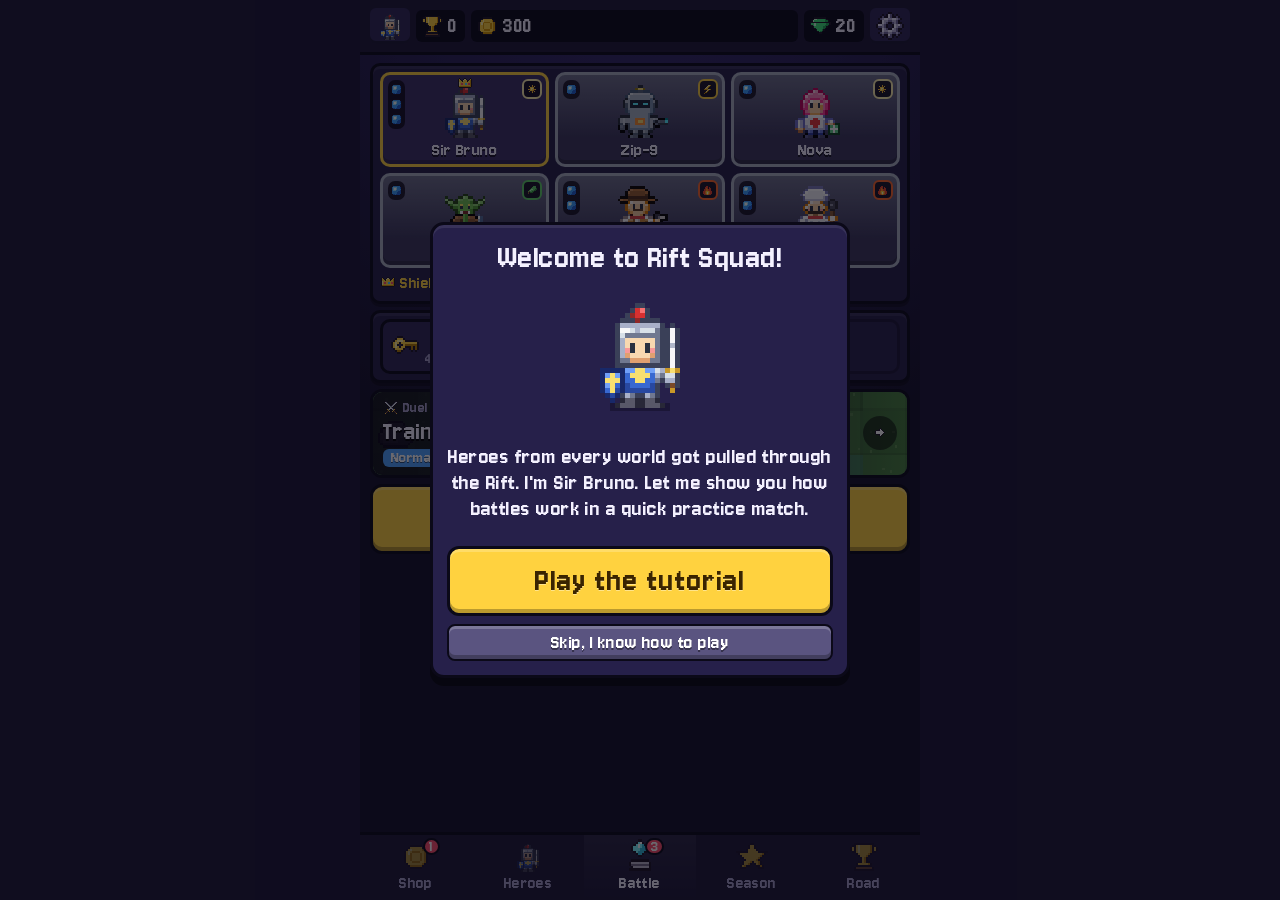
==== commit 6fb3e796: "Zip, Ragnar and Zorp sprite updates Co-Authored-By: Claude Opus 5.5 <noreply@anthropic.com> Claude-S" ====
--- a/index.html
+++ b/index.html
@@ -936,7 +936,7 @@
 <div id="toast"></div>
 <script>
 const SPRITES_DATA = {"_common":{"k":"#1b1325","e":"#1b1325","w":"#ffffff","s":"#f2c29b","S":"#d1906b","l":"#e8eef5","y":"#ffd23f","n":"#8a5a32","N":"#4e2e1a"},"bruno":{"pal":{"m":"#c3ccd8","M":"#7f8aa0","b":"#3a6fd8","B":"#2a4fa0","r":"#e03c3c"},"rows":["......rrr.......",".....kkrkkk.....","....kmmmmmmk....","...kmmmmmmmmk...","...kMMMMMMMMk...","...kmsessesmk.l.","...kmsessesmk.l.","...kmssssssmk.l.","....kMssssMk..l.",".....kkkkkk...l.","....kbbbbbbk..l.","...kbbbyybbbk.l.","...kmbbbbbbmkyyy","....kBBBBBBk..n.","....kMMkkMMk....","....kkk..kkk...."]},"zip":{"pal":{"g":"#b8c2cc","G":"#7d8894","D":"#3d4550","c":"#4ff0ff","o":"#ff8a2a"},"rows":[".......y........",".......k........","...kkkkkkkkkk...","...kggggggggk...","...kgkkkkkkgk...","...kgkckkckgk...","...kgkkkkkkgk...","...kggggggggk...","...kgGgGGgGgk...",".....kkkkkk.....","....kggggggk....","...kggooooggkDDk","...kGggggggGkDk.","....kGGGGGGk....","....kgkkkkgk....","....kkk..kkk...."]},"nova":{"pal":{"p":"#ff7ab8","P":"#c94a88","W":"#c9d3e0","r":"#e5383b","b":"#4a5bd4","g":"#3ccf6e"},"rows":["................",".....kkkkkk.....","....kppppppk....","...kppppppppk...","...kppssssppk...","...kpsessespk...","...kpsessespk...","..kppssssssppk..","..kPPkkkkkkPPk..","...kPkwwwwkPk...","....kwwrrwwk..r.","...kwwrrrrwwkrrr","...kswwrrwwsk.g.","....kWWWWWWk..g.","....kbbkkbbk..g.","....kkk..kkk...."]},"marla":{"pal":{"h":"#2b2b3a","a":"#c0392b","b":"#3b3f6b"},"rows":["....kk....kk....","...khhkkkkhhk...","..khhhhwwhhhhk..","..kkhhhhhhhhkk..","...knnnnnnnnk...","...knsessksnk...","...knsesskknk...","...knssssssnk...","....kssssssk....",".....kkkkkk.....","....kaawwaak...l","...kaaawwaaak.l.","...ksaNNNNaskl..","....kbbbbbbkyy..","....kbbkkbbk....","....kNNkkNNk...."]},"gus":{"pal":{"g":"#6cc24a","G":"#4a9a32"},"rows":["................","................",".....kkkkkk.....","....kggggggk....",".k.kggggggggk.k.",".kgkggyggyggkgk.","..kkggeggeggkk..","...kggggggggk...","....kgwGGwgk....",".....kkkkkk.....","....knnnnnnk....","...knnNnnNnnk.l.","...kgnnnnnngk.l.","....kNNNNNNk..y.","....kggkkggk....","....kkk..kkk...."]},"rocco":{"pal":{"g":"#9a8f86","G":"#6b625b","o":"#ffb02e","m":"#5aa04a"},"rows":["................","....kkkkkkkk....","...kmmggggmmk...","..kgggggggggGk..","..kgGgggggggGk..","..kggookkooggk..","..kgggggggggGk..","..kGgkkkkkkgGk..","...kGGGGGGGGk...",".kkkggggggggkkk.","kggGkggggggkGggk","kgggkgGggGgkgggk","kGGGkggggggkGGGk",".kkkkGGGGGGkkkk.","....kGGkkGGk....","....kkkkkkkk...."]},"kit":{"pal":{"h":"#2d2a4a","H":"#1b1830","r":"#e03c3c"},"rows":["................",".....kkkkkk.....","....khhhhhhk....","...khhhhhhhhk...","...krrrrrrrrkrr.","...khsesseshkr..","...khsesseshk...","...khhhhhhhhk...","....kHHHHHHk....",".l...kkkkkk.....","..n.khhhhhhk....","...khhHhhHhhk...","...kshrrrrhsk.l.","....kHHHHHHk.lkl","....khhkkhhk..l.","....kkk..kkk...."]},"dusty":{"pal":{"v":"#c98a3a","r":"#d6453d","b":"#3f6fb5","D":"#4a4a58"},"rows":["................",".....kkkkkk.....","....knnnnnnk....","....knNNNNnk....",".knnnnnnnnnnnnk.","..kkkkkkkkkkkk..","...kssessessk...","...kssNNNNssk...","....kssssssk....","....krrrrrrk....","....kvwwwwvk....","...kvvwwwwvvk...","...ksvNNNNvskDD.","....kbbbbbbk.D..","....kbbkkbbk....","....kNNkkNNk...."]},"yuki":{"pal":{"W":"#cfe3f2","f":"#7cc8f2"},"rows":["................","....kkkkkkkk....","...kwwwwwwwwk...","..kwwwwwwwwwwk..","..kwwffffffwwk..","..kwwfeffefwwk..","..kwwfeffefwwk..","..kwwfkwwkfwwk..","..kwwwffffwwwk..",".kwwwwwwwwwwwwk.","kwwWwwwwwwwwWwwk","kwwWwwwwwwwwWwwk","kfffkwwwwwwkfffk",".kkkwwwwwwwwkkk.","...kwwwkkwwwk...","...kkkkkkkkkk..."]},"bao":{"pal":{"W":"#cdd6e2","p":"#ff9aa8","r":"#e03c3c","b":"#3b3f6b"},"rows":[".....kkkkkk.....","....kwwwwwwk....","...kwwwwwwwwk...","...kwwWwwWwwk...","....kWWWWWWk....","...kssssssssk...","...kssessessk...","...kssessessk...","...kspssssspk...","....kssNNssk....","....kwwwwwwk....","...kwwwrrwwwk...","...kswwwwwwsk.l.","....kwwwwwwk.ll.","....kbbkkbbk....","....kkk..kkk...."]},"volt":{"pal":{"Y":"#d9a400","c":"#4ff0ff","g":"#b8c2cc","G":"#7d8894","D":"#2e3440"},"rows":["................",".....kkkkkk.....","....kyyyyyyk....","...kyyyyyyyyk...","...kyYyyyyYyk...","...kykcccckyk...","...kykcwcckyk...","...kyykkkkyyk...","....kYyyyyYk....",".....kkkkkk.....","...kgkDDDDkgk...","..kggkDyyDkggk..","..kgGkDDDDkGgk..","...kkkDDDDkkk...","....kDDkkDDk....","....kkk..kkk...."]},"hex":{"pal":{"h":"#7b3fd1","H":"#4f2391","g":"#5bd97a","o":"#b8ff5c"},"rows":["........kk......",".......khk......","......khhk......",".....khhhhk.....","....khhhhhhk....","..kkkyyyyyykkk..",".khhhhhhhhhhhhk.","...kgsessesgk...","...kgssssssgk...","...kgkkkkkkgk...","....khhhhhhk.o..","...khhhyyhhhk.n.","...kshhhhhhsk.n.","....kHHHHHHk..n.","....kHHHHHHk..n.","....kkkkkkkk...."]},"ragnar":{"pal":{"m":"#a9b3c1","M":"#6f7a8c","o":"#e07b2a","O":"#b4561a","b":"#5a4632"},"rows":["................",".w....kkkk....w.",".ww..kmmmmk..ww.","..wwkmmmmmmkww..","...kmmmmmmmmk...","...kMMMMMMMMk...","...kosessesok...","...koooooooook..","....kooOOook....",".....kkookk..ll.","....knnnnnnk.lln","...knnnnnnnnk.n.","...ksbbbbbbsk.n.","....kNNNNNNk..n.","....kbbkkbbk....","....kNNkkNNk...."]},"luna":{"pal":{"W":"#c9d3e0","v":"#2b3a67","c":"#8fd3ff","o":"#ff8a2a"},"rows":["................",".....kkkkkk.....","....kwwwwwwk....","...kwwwwwwwwk...","...kwvvvvvvwk...","...kvcvvvvvvk...","...kvvcvvvvvk...","...kwvvvvvvwk...","....kwwwwwwk....",".....kkkkkk.....","..kWkwwwwwwkWk..","..kWkwoowwwkWk..","...kWwwwwwwWk...","....kwwwwwwk....","....kwwkkwwk....","....kWWkkWWk...."]},"mumbo":{"pal":{"w":"#e8dcc0","W":"#b8a888","g":"#7dff6b"},"rows":["................",".....kkkkkk.....","....kwWwwWwk....","...kwwwWWwwwk...","...kWwwwwwwWk...","...kwkgkkgkwk...","...kwwwwWwwwk...","...kWwwwwwwWk...","....kwwWWwwk....",".....kkkkkk.....","....kwWwwWwk....","...kwwwWwwwwk.w.","...kwwWwwWwwkw..","....kwwwwWwk....","....kwWkkwWk....","....kkk..kkk...."]},"vex":{"pal":{"h":"#22182e","p":"#e8e0f0","r":"#e0193a","R":"#b3123a","c":"#2a1f3d","b":"#3a2a50"},"rows":["................",".....kkkkkk.....","....khhhhhhk....","...khhhhhhhhk...","...khpppppphk...","...kpprpprppk...","..RkppppppppkR..",".RRkpppwwpppkRR.",".RRRkppppppkRRR.",".kRRRkkkkkkRRRk.","kccRkwwrrwwkRcck","kcccRkwwwwkRccck","kcccckwwwwkcccck",".kccckbbbbkccck.","..kcckbkkbkcck..","...kkkkkkkkkk..."]},"zorp":{"pal":{"o":"#ff6bd6","g":"#7ee05a","u":"#8e44ad","U":"#5e2a78","D":"#3d4550","c":"#4ff0ff"},"rows":["...o........o...","....k......k....",".....kkkkkk.....","...kkggggggkk...","..kggggggggggk..","..kgeeggggeegk..","..kgweeggweegk..","...kggggggggk...","....kggkkggk....",".....kkkkkk.....","....kuuuuuuk....","...kuuyuuyuuk...","...kguuuuuugkDc.","....kUUUUUUk....","....kggkkggk....","....kkk..kkk...."]},"ember":{"pal":{"o":"#ff8a2a","r":"#e8402a","R":"#9c1f1f","a":"#c0392b","A":"#7a1f1f","f":"#ffe066"},"rows":["......y...y.....",".....yoy.yoy....","....koooyooook..","...korroorrook..","...krrrrrrrrk...","...krsessesrk...","...krsessesrk...","...kRssssssRk...","....kRkkkkRk....",".....kkkkkk..f..","....kaaaaaak.fyf","...kaayaayaak.f.","...ksaaaaaask...","....kAAAAAAk....","....kAAAAAAk....","....kkkkkkkk...."]},"chrono":{"pal":{"b":"#3b5bdb","B":"#253a91","W":"#cdd6e2"},"rows":[".......kk.......","......kbbk......",".....kbbybk.....","....kbbbbbbk....","...kkyyyyyykk...","..kbbbbbbbbbbk..","...kssessessk...","...kwsssssswk...","...kwwwwwwwwk...","....kwwWWwwk....","....kbwwwwbk.y..","...kbbbwwbbbk.n.","...ksbbwwbbsk.y.","....kbbbybbk..n.","....kBBBBBBk..n.","....kkkkkkkk...."]},"rex":{"pal":{"g":"#4caf50","G":"#2e7d32","r":"#ff3b3b","m":"#b0bac6","M":"#6f7a8c"},"rows":["................","....kkkkkkkk....","...kggggggggk...","..kggGggggGggk..","..kgrkggggkrgk..","..kggggggggggk..","..kGlGlGlGlGlk..","..kGGGGGGGGGGk..","...kmmmmmmmmk...","..kmmkkkkkkmmk..",".kmmkmmyymmkmmk.",".kmmkMMMMMMkmmk.",".kMMkmmmmmmkMMk.","..kkkMMMMMMkkk..","...kmmmkkmmmk...","...kkkkkkkkkk..."]},"relic":{"pal":{"c":"#7ef9ff","C":"#2fb8d6","p":"#b9b4c8","P":"#6e6882"},"rows":["................",".......kk.......","......kcwk......",".....kcwcCk.....","....kccwcCCk....","....kcccCCCk....",".....kcCCCk.....","......kCCk......",".......kk.......","................","....kkkkkkkk....","...kppppppppk...","...kPPPPPPPPk...","....kpppppppk...","...kkkkkkkkkk...","................"]},"chest":{"pal":{"a":"#a0632e","A":"#6e3f1a","b":"#d9a066","B":"#8a5a32"},"rows":["................","................","...kkkkkkkkkk...","..kaaaaaaaaaak..",".kaAAAAAAAAAAak.",".kabbbbbbbbbbak.",".kkkkkkkkkkkkkk.",".kabbbkyykbbbak.",".kabbbkyykbbbak.",".kaAAAAkkAAAAak.",".kabbbbbbbbbbak.",".kaAAAAAAAAAAak.",".kkkkkkkkkkkkkk.","................","................","................"]},"coin":{"pal":{"y":"#ffd23f","Y":"#d99a00","h":"#fff3a8"},"rows":["................","................",".....kkkkkk.....","....kyyyyyyk....","...kyhyyyyyYk...","..kyhyYYYYyyYk..","..kyhYyyyyYyYk..","..kyyYyyyyYyYk..","..kyyYyyyyYyYk..","..kyyYyyyyYyYk..","..kyyyYYYYyyYk..","...kyyyyyyyYk...","....kYYYYYYk....",".....kkkkkk.....","................","................"]},"gem":{"pal":{"g":"#3ee87a","G":"#1fa856","h":"#c8ffd9"},"rows":["................","................","....kkkkkkkk....","...khhgggggGk...","..khgggggggGGk..",".kkkkkkkkkkkkkk.",".kgghgggggggGGk.","..kghggggggGGk..","...kggggggGGk...","....kgggggGk....",".....kgggGk.....","......kgGk......",".......kk.......","................","................","................"]},"trophy":{"pal":{"y":"#ffd23f","Y":"#d99a00","h":"#fff3a8","n":"#8a5a32"},"rows":["................","...kkkkkkkkkk...","..kkyhyyyyyYkk..",".kykyhyyyyyYkyk.",".kykyhyyyyyYkyk.","..kkyhyyyyyYkk..","....kyyyyyYk....",".....kyyyYk.....","......kyYk......","......kyYk......",".....kkyYkk.....","....kyyyyyYk....","....kkkkkkkk....","...knnnnnnnnk...","...kkkkkkkkkk...","................"]},"shard":{"pal":{"p":"#c08cff","P":"#7b3fd1","h":"#efe0ff"},"rows":["................",".......kk.......","......khpk......","......khpk......",".....khppPk.....",".....khppPk.....","....khpppPPk....","....khpppPPk....","....khpppPPk....",".....khppPk.....",".....khppPk.....","......khPk......","......khPk......",".......kk.......","................","................"]},"lock":{"pal":{"g":"#b8c2cc","G":"#7d8894","Y":"#d99a00"},"rows":["................","................",".....kkkkkk.....","....kggGGggk....","....kgk..kgk....","....kgk..kgk....","...kkkkkkkkkk...","...kyyyyyyyyk...","...kyyykkyyyk...","...kyyykkyyyk...","...kyyyykyyyk...","...kYYYYYYYYk...","...kkkkkkkkkk...","................","................","................"]},"rock":{"pal":{"a":"#8d8a9e","b":"#5e5b70","c":"#b8b5c8"},"rows":["................","................","................",".....kkkkkk.....","....kccaaaak....","...kcaaaaaaak...","..kcaaaaaaaabk..","..kcaaaaaaabbk..",".kcaaaaaaaabbbk.",".kaaaaaaaaabbbk.",".kaaaaaaaabbbbk.",".kbaaaaaabbbbbk.","..kbbbbbbbbbbk..","...kkkkkkkkkk...","................","................"]},"crate":{"pal":{"a":"#b07a3c","b":"#7a4f22","c":"#d6a060"},"rows":["................","................",".kkkkkkkkkkkkkk.",".kccccccccccccbk",".kcbbbbbbbbbbabk",".kcbcaaaaaaabbbk",".kcbacaaaaabcbbk",".kcbaacaaabaabk.",".kcbaaacabaaabk.",".kcbaaaabcaaabk.",".kcbaaabaacaabk.",".kcbaabaaaacabk.",".kcbbbbbbbbbbbk.",".kbbbbbbbbbbbbk.",".kkkkkkkkkkkkkk.","................"]},"crystal":{"pal":{"a":"#8fe3ff","b":"#3fa3d6","c":"#e6fbff"},"rows":["................","........k.......",".......kck......",".......kcak.....","...k...kcabk....","..kck..kcabk....","..kcak.kcabk.k..","..kcabkkcabkkck.","..kcabkcaaabkcak","..kcaabcaaabkcbk","..kcaabcaaabcabk","...kcabcaaabcabk","...kcabcaaabcbk.","....kkkkkkkkkkk.","................","................"]},"pillar":{"pal":{"a":"#d8cfb8","b":"#a89f88","c":"#f4eedc"},"rows":["................","..kkkkkkkkkkkk..","..kccccccccccbk.","..kbbbbbbbbbbbk.","...kcaaaaaabk...","...kcababaabk...","...kcababaabk...","...kcababaabk...","...kcababaabk...","...kcababaabk...","...kcababaabk...","...kcaaaaaabk...","..kccccccccccbk.","..kbbbbbbbbbbbk.","..kkkkkkkkkkkkk.","................"]},"star":{"pal":{"y":"#ffd23f","Y":"#d99a00"},"rows":["................",".......kk.......","......kyyk......","......kyyk......",".....kyyyyk.....","kkkkkkyyyyykkkkk",".kyyyyyyyyyyyYk.","..kyyyyyyyyyYk..","...kyyyyyyyYk...","....kyyyyyYk....","...kyyyYkyyYk...","...kyyYk.kyYk...","..kyYkk...kkYk..","..kkk......kkk..","................","................"]},"w_kingdom":{"pal":{"g":"#c9cfdc","G":"#7d869a","b":"#3a6fd8","k":"#3a2f5a","y":"#ffd23f"},"rows":["................","................",".......k........","......kyk.......","......kbbk......","...k.kkbkk.k....","..kgkgkgkgkgk...","..kgggggggggGk..","..kgggggggggGk..","..kggggkkgggGk..","..kggggkkgggGk..","..kGGGGkkGGGGk..","...kkkk..kkkk...","................","................","................"]},"w_machines":{"pal":{"o":"#ff8c1a","O":"#b35a00","h":"#ffc27a","k":"#3a2f5a"},"rows":["................","................","......kk.kk.....",".....kookook....","...kkooooook....","..kooookkooOk...","..koook..koOk...","...kook..koOk...","..koook..koOOk..","..kooookkooOk...","...kkooooOOk....",".....koOkOOk....","......kk.kk.....","................","................","................"]},"w_spooky":{"pal":{"w":"#ece9ff","W":"#a8a2c8","k":"#3a2f5a"},"rows":["................","................",".....kkkkk......","....kwwwwwk.....","...kwwwwwwwk....","..kwwkwwwkwWk...","..kwwkwwwkwWk...","..kwwwwwwwwWk...","..kwwwkkkwwWk...","..kwwwwwwwwWk...","..kwwwwwwwWWk...","..kwkwwkwwkWk...","...k.kk.kk.k....","................","................","................"]},"w_wild":{"pal":{"g":"#5fd068","G":"#2f8a3a","n":"#8a5a32"},"rows":["................","................","................","....k..k..k.....","...kgkkgkkgk....","...kgkkgkkgk....","....kkkkkkk.....","....kgggggk.....","...kgggggggk....","...kgggggggGk...","....kgggggGk....",".....kGGGkk.....","......kkk.......","................","................","................"]},"w_rogues":{"pal":{"k":"#2a2438","r":"#c0392b","w":"#ffffff"},"rows":["................","................","................","................","................","...kkkkkkkkkk...","...kkwkkkkwkk...","...kwwkkkkwwk...","...kkkkrrkkkk...","....kkkkkkkk....","................","................","................","................","................","................"]},"w_cosmic":{"pal":{"p":"#7b3fd1","h":"#c07bff","P":"#3f1f78","y":"#ffd23f"},"rows":["................","................","................","............k...","......kkkk.kyk..",".....kppppkkk...","...kkphhpppPk...","..kyyphppppPyk..","..kyyyyyyyyyyk..","...kyPpppPPyk...","....kpPPPPPk....",".....kPPPPk.....","......kkkk......","................","................","................"]},"i_crown":{"pal":{"y":"#ffd23f","Y":"#d99a00","h":"#fff3a8","r":"#ff4d6d","b":"#4cc9ff"},"rows":["................","................","................","..k....kk....k..",".kyk..khhk..kyk.",".kyykkhyyykkyYk.",".kyyykyyyykyyYk.",".khyyyyyyyyyyYk.",".khyrryybbyrrYk.",".khyrryybbyrrYk.",".khyyyyyyyyyyYk.",".kYYYYYYYYYYYYk.","..kkkkkkkkkkkk..","................","................","................"]},"i_heart":{"pal":{"r":"#ef3b4f","h":"#ff8a96","R":"#a3122a","w":"#ffffff"},"rows":["................","................","...kkk...kkk....","..khhRk.khhRk...",".khrwrRkhrrrRk..",".khrrrrhrrrrRk..",".khrrrrrrrrrRk..",".kRrrrrrrrrrRk..","..kRrrrrrrrRk...","...kRrrrrrRk....","....kRrrrRk.....",".....kRrRk......","......kRk.......",".......k........","................","................"]},"i_healer":{"pal":{"p":"#ff6fb5","h":"#ffb3d9","P":"#c2347c","w":"#ffffff"},"rows":["................","................","...kkk...kkk....","..khhPk.khhPk...",".khpwpPkhpppPk..",".khppppwppppPk..",".khpppwwwpppPk..",".kPppppwppppPk..","..kPpppppppPk...","...kPpppppPk....","....kPpppPk.....",".....kPpPk......","......kPk.......",".......k........","................","................"]},"i_swords":{"pal":{"l":"#f4f7fb","g":"#9aa6b8","y":"#ffd23f","n":"#8a5a32"},"rows":["................","..kk........kk..",".klgk......kglk.","..klgk....kglk..","...klgk..kglk...","....klgkkglk....",".....klgglk.....","......klgk......","....kkgllgkk....","...kyglkklgyk...","....kyk..kyk....","...knkykkyknk...","..knk.k..k.knk..",".kyk........kyk.","..k..........k..","................"]},"i_arm":{"pal":{"s":"#f2c29b","h":"#ffe0c4","S":"#c47f55"},"rows":[".........kkk....","........khhhk...",".......khsssSk..","......kShsssssk.",".......khsssssSk","......kShssssSk.",".......kSSSssSk.","....kkk.kksssSk.","...khhhk.ksssSk.","..khssshkksssSk.",".khssssshksssSk.","khssssssssssssSk","khsssssssssssSk.",".kSSSSSSSSSSSk..","..kkkkkkkkkkk...","................"]},"i_bow":{"pal":{"n":"#a8692e","N":"#6b3f17","l":"#e8eef5","a":"#d9a066","g":"#9aa6b8","r":"#ff4d6d"},"rows":["................",".......kk.......","......knnk......",".....klkknk.....","....klk..knk....","...klk...knNk...","..klkkkkkkknkk..",".krraaaaaaaaggk.","..klkkkkkkknkk..","...klk...knNk...","....klk..knk....",".....klkknk.....","......knnk......",".......kk.......","................","................"]},"i_hit":{"pal":{"o":"#ff8c1a","y":"#ffd23f","w":"#fff8d6"},"rows":["................",".......k........","...k..kok..k....","..kok.kok.kok...","...kokoookok....","....kooyook.....","..kkooyyyookk...",".koooyywyyoook..","..kkooyyyookk...","....kooyook.....","...kokoookok....","..kok.kok.kok...","...k..kok..k....",".......k........","................","................"]},"i_flame":{"pal":{"r":"#e8452a","o":"#ff8c1a","y":"#ffd23f","w":"#fff8d6"},"rows":["................","......k.........",".....krk........",".....krrk.k.....","....krrrkkrk....","....krorrkrrk...","...krroorrrrk...","...krrooorrrk...","..krrooyyoorrk..","..krroyyyyorrk..","..krroywwyorrk..","..krroywwyorrk..","...krroyyorrk...","....krrrrrrk....",".....kkkkkk.....","................"]},"i_cross":{"pal":{"g":"#3ccf5a","h":"#9cf2a8","G":"#1d8a35"},"rows":["................","................","......kkkk......",".....khhhGk.....",".....khggGk.....","...kkkhggGkkk...","..khhhgggghhGk..","..khggggggggGk..","..khggggggggGk..","..kGGGggggGGGk..","...kkkhggGkkk...",".....khggGk.....",".....kGGGGk.....","......kkkk......","................","................"]},"i_shield":{"pal":{"l":"#dfe6f0","L":"#8f9bb0","b":"#3a7bf0","B":"#2251a8","y":"#ffd23f"},"rows":["................","...kkkkkkkkkk...","..kllllllllllk..","..klbbbbbbbBLk..","..klbbbyybbBLk..","..klbbyyyybBLk..","..klbbbyybbBLk..","..klbbbyybbBLk..","...klbbbbbBLk...","...klbbbbbBLk...","....klbbbBLk....",".....klbBLk.....","......kLLk......",".......kk.......","................","................"]},"i_bolt":{"pal":{"y":"#ffd23f","h":"#fff3a8","Y":"#d99a00"},"rows":["................","................","........kkkk....",".......khhhYk...","......khyyYk....",".....khyyYk.....","....khyyYkkk....","...kYYYYyhhYk...","....kkkkhyYk....","......khyYk.....",".....khYYk......","....kYYkk.......","...kYkk.........","....k...........","................","................"]},"i_check":{"pal":{"g":"#3ccf5a","G":"#1d8a35"},"rows":["................","................","................","...........kk...","..........kgGk..",".........kgGk...","..kk....kgGk....",".kgGk..kgGk.....","..kgGkkgGk......","...kgGgGk.......","....kgGk........",".....kk.........","................","................","................","................"]},"i_gear":{"pal":{"g":"#b8b2d6","h":"#ece9ff","G":"#6f6898"},"rows":["................",".......kk.......","....k.khGk.k....","...kGkkhGkkGk...","..kGghhgghhgGk..","...khggGGggGk...","..kkhgGkkGgGkk..",".khhgGk..khghGk.",".kGGgGk..khgGGk.","..kkhgGkkhgGkk..","...khgghhggGk...","..kGgGGggGGgGk..","...kGkkhGkkGk...","....k.kGGk.k....",".......kk.......","................"]},"i_x":{"pal":{"w":"#ffffff","l":"#c9c3ee"},"rows":["................","................","................","....kk....kk....","...kwwk..kwlk...","...kwwwkkwwlk...","....kwwwwwlk....",".....kwwwlk.....",".....kwwwlk.....","....kwwwwwlk....","...kwwwkkwwlk...","...kwwk..kwlk...","....kk....kk....","................","................","................"]},"i_ff":{"pal":{"w":"#ffffff","l":"#c9c3ee"},"rows":["................","................","................","....k...k.......","...kwk.kwk......","...kwwkkwwk.....","...kwwwkwwwk....","...kwwwwwwwwk...","...kwwwlwwwlk...","...kwwlkwwlk....","...kwlkkwlk.....","....kk..kk......","................","................","................","................"]},"i_right":{"pal":{"w":"#ffffff"},"rows":["................","................","................","........k.......",".......kwk......","....kkkkwwk.....","...kwwwwwwwk....","...kwwwwwwwwk...","...kwwwwwwwk....","....kkkkwwk.....",".......kwk......","........k.......","................","................","................","................"]},"i_left":{"pal":{"w":"#ffffff"},"rows":["................","................","................",".......k........","......kwk.......",".....kwwkkkk....","....kwwwwwwwk...","...kwwwwwwwwk...","....kwwwwwwwk...",".....kwwkkkk....","......kwk.......",".......k........","................","................","................","................"]},"i_up":{"pal":{"w":"#ffffff"},"rows":["................","................","................",".......kk.......","......kwwk......",".....kwwwwk.....","....kwwwwwwk....","...kwwwwwwwwk...","....kkwwwwkk....",".....kwwwwk.....",".....kwwwwk.....","......kkkk......","................","................","................","................"]},"i_lvup":{"pal":{"k":"#0b2a12","g":"#5fd068","h":"#b5f5ba","G":"#2f9a3a"},"rows":["................","................","................",".......kk.......","......kggk......",".....kghggk.....","....kghgggGk....","...kghggggGGk...","...kkkggGGkkk...","......kgGk......","......kgGk......","......kgGk......","......kkkk......","................","................","................"]},"i_hand":{"pal":{"s":"#f2c29b","h":"#ffe0c4","S":"#c47f55"},"rows":["................",".....kk.........","....khSk........","....khSk........","....khSkkk......","....khshhSk.....","...kkhssssSk....","..kSkhssssSk....","..kShssssssSk...","...khssssssSk...","...kSssssssSk...","....khssssSk....","....kSSSSSSk....",".....kkkkkk.....","................","................"]},"i_globe":{"pal":{"b":"#3a7bf0","g":"#3ccf5a","w":"#cfe3ff"},"rows":["................","......kkkk......","....kkbbbbkk....","...kbbggbbwbk...","..kbgggggbbbbk..","..kbggggbbgbbk..",".kbbbgggbbggbbk.",".kbbbbggbbgggbk.",".kbbbbbgbbbggbk.",".kbbbbbbbbbgbbk.","..kbbbbggbbbbk..","..kbbbbgggbbbk..","...kbbbbggbbk...","....kkbbbbkk....","......kkkk......","................"]},"i_save":{"pal":{"d":"#3a4fb0","l":"#c9cfdc","L":"#5a6478","w":"#ffffff","g":"#9aa6b8"},"rows":["................","..kkkkkkkkkkk...",".kdddddddddddk..",".kddlllllLlddk..",".kddlllllLldddk.",".kddlllllLldddk.",".kddddddddddddk.",".kddwwwwwwwwddk.",".kddwggggggwddk.",".kddwwwwwwwwddk.",".kddwggggggwddk.",".kddwwwwwwwwddk.",".kddddddddddddk.","..kkkkkkkkkkkk..","................","................"]},"i_laser":{"pal":{"c":"#4ff0ff","w":"#ffffff","b":"#2a8fd8","g":"#9aa6b8","G":"#5a6478"},"rows":["................","......kkkk......",".....kcwwck.....",".....kcwwck.....",".....kcwwck.....",".....kcwwck.....","....kccwwcck....","....kccwwcck....","...kggcwwcggk...","..kgggbccbggGk..","..kggggggggGGk..","...kgggggggGk...","....kGGGGGGk....",".....kkkkkk.....","................","................"]},"i_bomb":{"pal":{"d":"#3a3550","D":"#221d33","h":"#7d77a0","n":"#c9a46a","y":"#ffd23f","o":"#ff8c1a","w":"#ffffff"},"rows":["................",".........k.k....","........kokyk...",".........kywk...","........knyok...",".....kkknkkk....","....kddddk......","...kdhhdddk.....","..kdhddddDdk....","..kdhdddddDk....","..kddddddDDk....","..kdddddDDDk....","...kddDDDDk.....","....kDDDDk......",".....kkkk.......","................"]},"i_dash":{"pal":{"p":"#b36bff","w":"#ffffff","l":"#d9c4ff"},"rows":["................","................","................","..kk.....kk.....",".kllk...kppk....","..kkkk.kppppk...","..klllkpppwppk..","..kkkkkppwwwppk.",".kllllkpppwppk..","..kkkk.kppppk...","..kllk..kppk....","...kk....kk.....","................","................","................","................"]},"i_boot":{"pal":{"r":"#ff4d6d","h":"#ff9aae","R":"#b3203f","w":"#ffffff","l":"#c9c3ee","y":"#ffd23f"},"rows":["................","................",".kk....kkkk.....","kwwk..khrrrk....","klwwk.khrrrk....",".klwwkkhrrrk....","..klwkkhrrrk....","...kk.khrrrkk...","......khrrrrrk..","......khrrrrrrk.","......krrrrrrRk.","......kRRRRRRRk.","......kyyyyyyyk.",".......kkkkkkk..","................","................"]},"i_taunt":{"pal":{"r":"#ff4f6b","R":"#a3122a","w":"#ffffff"},"rows":["................","......kkkk......",".....krrrrk.....","....krrwwrRk....","....krrwwrRk....","....krrwwrRk....","....krrwwrRk....","....krrwwrRk....",".....krRRRk.....","......kkkk......",".....krrrrk.....","....krrwwrRk....",".....krRRRk.....","......kkkk......","................","................"]},"i_cannon":{"pal":{"d":"#3a3550","D":"#221d33","h":"#7d77a0","n":"#8a5a32","N":"#5a3a1f","o":"#ff8c1a","y":"#ffd23f"},"rows":["................","................","............kk..",".....kkkkkkkoyk.","....kdddddddkok.","...kdhhhhhhddk..","..kddddddddDDk..","..kdddddddDDk...","...kDDnnnDkk....","....knNNNnk.....","...knNkkkNnk....","...knNkkkNnk....","....knNNNnk.....",".....kkkkk......","................","................"]},"i_hook":{"pal":{"l":"#dfe6f0","L":"#8f9bb0","n":"#c9a46a"},"rows":["................","................",".......kk.......","......knnk......","......knnk......","......knnk......","......kllk......","...k..kllk.k....","..klk.kllkklk...","..kllkkllkllk...","...klllllllk....","....kLLLLLk.....",".....kkkkk......","................","................","................"]},"i_rock":{"pal":{"g":"#9a8f86","h":"#c8bdb2","G":"#5e554e"},"rows":["................","................","................","......kkkk......",".....khhhGk.....","....khggggGk....","...khggggggGk...","..khggggggggGk..","..khggggggggGk..","..kGggggggggGk..","...kGggggggGk...","....kGGGGGGk....",".....kkkkkk.....","................","................","................"]},"i_stone":{"pal":{"g":"#9a8f86","h":"#c8bdb2","G":"#5e554e","k":"#1b1325"},"rows":["................","................","...kkkkkkkkkk...","..khhhhghhhhgk..","..khgggGhgggGk..","..kGGGGGGGGGGk..","..khhghhhhghhk..","..khgGhgggGhgk..","..kGGGGGGGGGGk..","..khhhhghhhhgk..","..khgggGhgggGk..","..kGGGGGGGGGGk..","...kkkkkkkkkk...","................","................","................"]},"i_quake":{"pal":{"g":"#9a8f86","G":"#5e554e","y":"#ffd23f","w":"#ffffff"},"rows":["................","................","..k..k...k..k...",".kykkwk.kykkyk..","..kykk.kkykyk...","...kykkwkk.k....","..kkkkkkkkkkk...",".kgggggkgggggk..",".kggggkkgggggk..",".kGGGGkGGGGGGk..",".kGGGkkGGGGGGk..",".kGGGGkGGGGGGk..","..kkkk.kkkkkk...","................","................","................"]},"i_wrap":{"pal":{"w":"#ece0c4","W":"#b8a88a","k":"#5a4a3a"},"rows":["................","................",".....kkkkkk.....","....kwwwwwwk....","...kwwWwwwWwk...","..kwWwwwWwwwWk..","..kwwwWwwwWwwk..","..kWwwwwWwwwWk..","..kwwWwwwwWwwk..","...kwwwWwwwwk...","....kwwwwwwk....",".....kkkkkkwk...","...........kwk..","............k...","................","................"]},"i_skull":{"pal":{"w":"#ece9ff","W":"#a8a2c8","k":"#3a2f5a"},"rows":["................","................",".....kkkkkk.....","....kwwwwwwk....","...kwwwwwwwwk...","..kwwwwwwwwwWk..","..kwkkwwwkkwWk..","..kwkkwwwkkwWk..","..kwwwwkwwwwWk..","...kwwwwwwwWk...","....kwkwkwWk....","....kwWwWwWk....",".....kkkkkk.....","................","................","................"]},"i_whirl":{"pal":{"s":"#e0c98a","S":"#a8904a","w":"#fff3d6"},"rows":["................","................",".....kkkkkk.....","....kssssssk....","...kskkkkkkSk...","..kskkwwwwkkSk..","..kskwkkkkskSk..","..kskwksskskSk..","..kskwkkskskSk..","..kskkwwkkskSk..","...kskkkkskkSk..","....kSSSSkkSk...",".....kkkk..k....","................","................","................"]},"i_teeth":{"pal":{"w":"#ffffff","W":"#c9c3ee","r":"#c0392b","R":"#7a1f1f"},"rows":["................","................","................","...kkkkkkkkkk...","..krrrrrrrrrrk..","..krwRwRwRwrRk..","..krkwkwkwkwRk..","..krkk.k.k.kRk..","..krkwkwkwkwRk..","..krWwRwRwRwRk..","..kRRRRRRRRRRk..","...kkkkkkkkkk...","................","................","................","................"]},"i_missile":{"pal":{"l":"#dfe6f0","L":"#8f9bb0","r":"#ff4d6d","o":"#ff8c1a","y":"#ffd23f"},"rows":["................","................","...........kk...","..........krrk..",".........klrrk..","........kllLk...","...k...kllLk....","..krk.kllLk.....","..krrkllLk......","...krllLk.......","...koLLk........","..koyok.........","..kyok..........","...kk...........","................","................"]},"i_clock":{"pal":{"w":"#fff3d6","W":"#d9c79a","b":"#3b5bdb","B":"#1f2f8a","k":"#1b1325"},"rows":["................","................",".....kkkkkk.....","....kbbbbbbk....","...kbwwwwwwBk...","..kbwwwkwwwwBk..","..kbwwwkwwwwBk..","..kbwwwkwwwwBk..","..kbwwwkkkwwBk..","..kbwwwwwwwwBk..","..kbWwwwwwwWBk..","...kbWWWWWWBk...","....kBBBBBBk....",".....kkkkkk.....","................","................"]},"i_mine":{"pal":{"d":"#3a3550","D":"#221d33","h":"#7d77a0","r":"#ff4f6b","c":"#4ff0ff"},"rows":["................","................",".......k........","....k.kck.k.....","...kckkdkkck....","....kdddddkk....","...kdhhddddDk...","..kcdhdrdddDck..","...kddddddDDk...","....kDDDDDkk....","...kckkDkkck....","....k.kck.k.....",".......k........","................","................","................"]},"i_drone":{"pal":{"l":"#dfe6f0","L":"#8f9bb0","g":"#5fd068","w":"#ffffff","d":"#3a3550"},"rows":["................","................","................","...kkk....kkk...","..kLLLk..kLLLk..","...kkdkkkkdkk...","....kdllllldk...","...klllllllLk...","...klgwwglLLk...","...klgwwglLLk...","....kLLLLLLk....",".....kgkkgk.....","......k..k......","................","................","................"]},"i_poison":{"pal":{"g":"#7dff6b","h":"#d4ffcc","G":"#2f9a2a"},"rows":["................","................",".......k........","......kGk.......",".....khgGk......",".....khgGk......","....khgggGk.....","...khgggggGk....","..khgggggggGk...","..khgggggggGk...","..kGgggggggGk...","...kGgggggGk....","....kGGGGGk.....",".....kkkkk......","................","................"]},"i_drop":{"pal":{"g":"#ff3b5c","h":"#ffb3c0","G":"#a3122a"},"rows":["................","................",".......k........","......kGk.......",".....khgGk......",".....khgGk......","....khgggGk.....","...khgggggGk....","..khgggggggGk...","..khgggggggGk...","..kGgggggggGk...","...kGgggggGk....","....kGGGGGk.....",".....kkkkk......","................","................"]},"i_water":{"pal":{"b":"#4fa3ff","h":"#bfe2ff","B":"#1f5fb8"},"rows":["................","................",".......k........","......kBk.......",".....khbBk......",".....khbBk......","....khbbbBk.....","...khbbbbbBk....","..khbbbbbbbBk...","..khbbbbbbbBk...","..kBbbbbbbbBk...","...kBbbbbbBk....","....kBBBBBk.....",".....kkkkk......","................","................"]},"i_leaf":{"pal":{"g":"#5fd068","h":"#b5f5ba","G":"#2f8a3a","n":"#8a5a32"},"rows":["................","................",".........kkk....",".......kkgggk...","......kgggggk...",".....kgghgggGk..","....kghhgggGGk..","...kghggggGGk...","...kgggggGGk....","..kgnggGGGk.....","..knkGGGkk......","..knkkkk........","...k............","................","................","................"]},"i_sun":{"pal":{"y":"#ffd23f","h":"#fff3b0","o":"#ff9f1a"},"rows":["................","................",".......k........","....k.kyk.k.....","...kykkokkyk....","....kyyyyyk.....","...kkyhhyykk....","..kyoyhyyyoyk...","...kkyyyyokk....","....kyyyook.....","...kykkokkyk....","....k.kyk.k.....",".......k........","................","................","................"]},"i_moon":{"pal":{"p":"#c07bff","h":"#e6ccff","P":"#7a3fc0"},"rows":["................","................","......kkk.......",".....kpppk......","....kpphk.......","...kpphk........","...kpphk........","..kpphhk...k....","...kpphk..kPk...","...kppphkkPPk...","....kpppPPPk....",".....kPPPkk.....","......kkk.......","................","................","................"]},"i_target":{"pal":{"r":"#ff4f6b","w":"#ffffff"},"rows":["................","................",".......k........",".....kkrkk......","....krrrrrk.....","...krkkrkkrk....","...krk.k.krk....","..krrrkwkrrrk...","...krk.k.krk....","...krkkrkkrk....","....krrrrrk.....",".....kkrkk......",".......k........","................","................","................"]},"i_food":{"pal":{"w":"#fff3d6","W":"#d9c79a","n":"#c9a46a","N":"#8a5a32"},"rows":["................","................","................",".......kk.......","......kwwk......",".....kwwwwk.....","....kwwwwwwk....","...kwwwnwwwwk...","..kwwwnwwwwwWk..","..kwwwwwwwwWWk..","..kWWWWWWWWWWk..","...kNNNNNNNNk...","....kkkkkkkk....","................","................","................"]},"i_shuriken":{"pal":{"l":"#dfe6f0","L":"#8f9bb0","k":"#3a3550"},"rows":["................","................",".......k........","......klk.......","......kllk......","...kkkklLkkk....","..klllkkkLLLk...","...kLLkkkLLk....","..kLLLkkklllk...","...kkkLlkkkk....",".....kllk.......","......klk.......",".......k........","................","................","................"]},"i_smoke":{"pal":{"g":"#b8b2d6","h":"#ece9ff","G":"#6f6898"},"rows":["................","................","................",".....kkk........","....khhGk.k.....","...khgggGkGkk...","..khggggghghGk..","..khggggggggGk..",".khggggggggGk...",".kGgggggggggGk..","..kGgggGgggGk...","...kGGGkGGGk....","....kkk.kkk.....","................","................","................"]},"i_snow":{"pal":{"w":"#ffffff","c":"#8fe3ff"},"rows":["................","................",".......k........","....k.kwk.k.....","...kwkkwkkwk....","....kwkckwk.....","...kkkwcwkkk....","..kwcccwcccwk...","...kkkwcwkkk....","....kwkckwk.....","...kwkkwkkwk....","....k.kwk.k.....",".......k........","................","................","................"]},"i_snowball":{"pal":{"w":"#ffffff","c":"#bfe8ff","C":"#7cc8f2"},"rows":["................","................","................",".....kkkkk......","....kwwwwCk.....","...kwwwwwwCk....","..kwwwwwwwwCk...","..kwwwwwwwwCk...","..kwwwwwwwwCk...","..kCwwwwwwwCk...","...kCwwwwwCk....","....kCCCCCk.....",".....kkkkk......","................","................","................"]},"i_frog":{"pal":{"g":"#5fd068","h":"#a8f2b0","G":"#2f8a3a","w":"#ffffff","k":"#1b1325","r":"#ff6b6b"},"rows":["................","................","...kk....kk.....","..kwwk..kwwk....",".kwkkwkkwkkwk...",".kwwwwggwwwwk...",".kgggggggggggk..",".kghhgggggggGk..",".kgggrrrrrggGk..",".kggggggggggGk..","..kgGGGGGGGGk...",".kggkkggkkggk...","..kk..kk..kk....","................","................","................"]},"i_cauldron":{"pal":{"d":"#3a3550","D":"#221d33","h":"#7d77a0","g":"#7dff6b","G":"#2f9a2a"},"rows":["................","................",".....k..k.......","....kgkkgkk.....","...kkkgkkkgkk...","..kggGgGgGgggk..","..kddddddddddk..","...kdhddddddDk..","...kdhdddddDDk..","...kddddddDDDk..","....kDDDDDDDk...","....kDkkkkDk....",".....k....k.....","................","................","................"]},"i_meteor":{"pal":{"o":"#ff8c1a","y":"#ffd23f","g":"#9a8f86","G":"#5e554e","h":"#c8bdb2"},"rows":["................","................","...k............","..kykk..........","...koyk.k.......","...kkoykyk......","..kokkoyykk.....","...kokkogggk....","....kokghgggk...",".....kghgggGk...",".....kgggggGk...","......kgggGk....",".......kGGk.....","........kk......","................","................"]},"i_float":{"pal":{"p":"#c07bff","w":"#ffffff"},"rows":["................","................",".......kk.......","......kwwk......",".....kwppwk.....","....kwppppwk....","...kwppppppwk...","....kkkppkkk....","......kppk......","......kppk......",".....kwwwwk.....","....kwkkkkwk....",".....k....k.....","................","................","................"]},"i_hole":{"pal":{"p":"#7b3fd1","P":"#3f1f78","k":"#140c22","w":"#e6d0ff"},"rows":["................","................","......kkkkk.....",".....kwpppwk....","....kpPPPPpwk...","...kpPkkkkPpk...","..kwPkkkkkkPpk..","..kpPkkkkkkPwk..","..kpPkkkkkkPpk..","...kpPkkkkPpk...","....kwPPPPpk....",".....kpppwk.....","......kkkk......","................","................","................"]},"i_buff":{"pal":{"r":"#ff4f6b","R":"#a3122a","w":"#ffb3c0"},"rows":["................","................",".......k........","......krk.......",".....krwrk......","....krwrrrk.....","...krwrrrrRk....","..krrrrrrrRRk...","...kkkrrRkkk....",".....krrRk......",".....krrRk......",".....kRRRk......","......kkk.......","................","................","................"]},"i_bat":{"pal":{"d":"#5a3a7a","D":"#2f1f45","r":"#ff4f6b"},"rows":["................","................","................","..k..........k..",".kdk...kk...kdk.",".kddk.kddk.kddk.",".kdddkddddkdddk.",".kdddddrdrddddk.","..kddddddddddk..","...kdDdddddDk...","...kDkkddkkDk...","....k..kDk.k....","........k.......","................","................","................"]},"i_charm":{"pal":{"p":"#ff6fb5","h":"#ffb3d9","P":"#c2347c","y":"#ffd23f","n":"#c9a46a"},"rows":["................","................",".............k..","...kk..kk...kyk.","..kppkkppk.kyk..",".kphppppppknk...",".kphpppppPnk....",".kpppppppnk.....","..kppppPnk......","...kppnPk.......","....knPk........","...knkk.........","..kyk...........","...k............","................","................"]},"i_shrink":{"pal":{"p":"#c07bff","P":"#7b3fd1","w":"#ffffff"},"rows":["................","................","...kk......kk...","..kppk....kppk..","..kpppk..kpppk..","...kpppkkpppk...","....kppkkppk....",".....kkwwkk.....",".....kkwwkk.....","....kppkkppk....","...kpppkkpppk...","..kpppk..kpppk..","..kppk....kppk..","...kk......kk...","................","................"]},"i_clone":{"pal":{"g":"#7ee05a","G":"#3f8a2a","l":"#c9f5b8"},"rows":["................","................","....kkk.kkk.....","...kgggklllk....","..kgggglllllk...","..kgGgglGlllk...","..kgggglllllk...","...kggkkllkkk...","..kggggllllllk..","..kggggllllllk..","..kggkgllkkllk..","..kggkgllkkllk..","...kk.kkk..kk...","................","................","................"]},"i_ufo":{"pal":{"l":"#dfe6f0","L":"#8f9bb0","c":"#4ff0ff","g":"#7dff6b","y":"#fff3a8"},"rows":["................","................","................","......kkkk......",".....kcccck.....","...kkcccccckk...","..kllllllllllk..",".kllgllgllglllk.","..kLLLLLLLLLLk..","...kkykkkkykk...","...kyyykkyyyk...","..kyyyyyyyyyyk..","...kkkkkkkkkk...","................","................","................"]},"i_ring":{"pal":{"o":"#ff8c1a","y":"#ffd23f","r":"#e8452a"},"rows":["................","................",".....kkkkkk.....","....kyooooyk....","...kyokkkkoyk...","..kyok....koyk..","..kork....krok..","..kork....krok..","..kork....krok..","..kyok....koyk..","...kyokkkkoyk...","....kyooooyk....",".....kkkkkk.....","................","................","................"]},"i_firewall":{"pal":{"r":"#e8452a","o":"#ff8c1a","y":"#ffd23f"},"rows":["................","................","................","...k...k...k....","..krk.krk.krk...","..krrkkrrkkrrk..",".krorrrorrrork..",".kroyrroyrroyk..",".kryyrryyrryyk..",".kryyrryyrryyk..",".krrrrrrrrrrrk..","..kkkkkkkkkkk...","................","................","................","................"]},"i_key":{"pal":{"y":"#ffd23f","h":"#fff3a8","Y":"#b37a00","k":"#1b1325"},"rows":["................","................","................","....kkk.........","...kyyyk........","..kyhhhykkkkkk..",".kyhykyyyyyyyyk.",".kyhk.kyYYYYYYk.",".kyhykyykkkYkYk.","..kyyyyk..kYkYk.","...kYYk....k.k..","....kk..........","................","................","................","................"]},"i_htrophy":{"pal":{"b":"#7fb2ff","h":"#d6e6ff","B":"#3b5bdb","n":"#8a5a32"},"rows":["................","................","...kkkkkkkkkk...","..kbbbbbbbbbbk..","..kbhbbbbbbbBk..","...kbhbbbbbBk...","...kbhbbbbbBk...","....kbbbbBBk....",".....kbbBBk.....","......kbBk......",".....kbbBBk.....","....knnnnnnk....","....knnnnnnk....",".....kkkkkk.....","................","................"]},"i_tnear":{"pal":{"r":"#ff4f6b","R":"#a3122a","w":"#ffffff"},"rows":["................","................",".......kk.......",".....kkrrkk.....","....krrRRrrk....","...krRkkkkRrk...","...krkkwwkkrk...","..krRkwrrwkRrk..","..krRkwrrwkRrk..","...krkkwwkkrk...","...krRkkkkRrk...","....krrRRrrk....",".....kkrrkk.....",".......kk.......","................","................"]},"i_tback":{"pal":{"y":"#ffd23f","Y":"#d99a00","g":"#9a8f86","G":"#5e554e","r":"#ff4f6b","R":"#a3122a"},"rows":["................","................",".....kkkkk......","....kyyyyyk.....","...kykkkkkyk....","..kyk.....kyk...","..kyk....kyyyk..",".kyk..kk..kyk...",".kyk.kggk..kk...",".kykkggggkkrrk..",".kykkgGGgkrrrRk.","..k.kgGGgkrrrRk.","....kGGGGkkRRk..",".....kkkk..kk...","................","................"]},"i_tweak":{"pal":{"e":"#5a5470","E":"#3a3550","r":"#ef3b4f","R":"#a3122a","w":"#ffffff"},"rows":["................","................","...kkk...kkk....","..keeek.keeek...",".keeeeekeeeEEk..",".keeeeewEeeeEk..",".keeeeeEweeeEk..",".keeeewEeeeeEk..","..keeeeweeeEk...","...krrrrrrRk....","....krrrrRk.....",".....krrRk......","......kRk.......",".......k........","................","................"]},"i_tbig":{"pal":{"r":"#ef3b4f","h":"#ff8a96","R":"#a3122a","w":"#ffffff","y":"#ffd23f"},"rows":["................","................","...kkk...kkk....","..khhhk.khhhk...",".khhrrrkhrrrRk..",".khrrrrwrrrrRk..",".krrrrwwwrrrRk..",".krrrwwwwwrrRk..","..krrrrwrrrRk...","...krrrwrrRk....","....krrrrRk.....",".....krrRk......","......kRk.......",".......k........","................","................"]},"i_medal":{"pal":{"b":"#4fa3ff","B":"#3b5bdb","r":"#ff4f6b","R":"#a3122a","y":"#ffd23f","Y":"#d99a00","h":"#fff3a8"},"rows":["................","...kk......kk...","..kbBk....krRk..","...kbBk..krRk...","....kbBkkrRk....",".....kbBrRk.....",".....kyyyyk.....","....kyhhyyYk....","...kyhyyyyYYk...","...kyhyyyyYYk...","...kyyyyyYYYk...","....kyYYYYYk....",".....kYYYYk.....","......kkkk......","................","................"]},"i_note":{"pal":{"p":"#c07bff","P":"#7b3fd1"},"rows":["................","................",".......kkkkkk...","......kppppppk..","......kpPPPPpk..","......kpkkkkpk..","......kpk..kpk..","....kkkpk.kkpk..","...kpppk.kpppk..","..kpppPkkpppPk..","..kpppPkkpppPk..","...kPPk..kPPk...","....kk....kk....","................","................","................"]},"i_wild":{"pal":{"p":"#c07bff","P":"#7b3fd1","h":"#f0d8ff","w":"#ffffff","c":"#4ff0ff","y":"#ffd23f"},"rows":["................","................","..kk.kkkkkk.kk..",".kPpkppppppkpPk.",".kPpkphhwppkpPk.","..kPppphpppPPk..","...kppcyycppk...","....kpyccypPk...",".....kPppPPk....","......kPPkk.....",".....kpppPk.....","....kpppppPk....","....kPPPPPPk....",".....kkkkkk.....","................","................"]},"i_orb":{"pal":{"b":"#3aa0ff","h":"#9fe8ff","w":"#ffffff","B":"#1f5fd0"},"rows":["................",".....kkkkkk.....","....kbbbbbbk....","...kbbbbbbbbk...","..kbhhhhbbbbBk..",".kbbhwwhhbbbBBk.",".kbbhwwhbbbbbBk.",".kbbhhhbbbbbBBk.",".kbbbhbbbbbBBBk.",".kbbbbbbbbBBBBk.",".kbbbbbbbBBBBBk.","..kbbbbbBBBBBk..","...kBBbBBBBBk...","....kBBBBBBk....",".....kkkkkk.....","................"]},"i_orb0":{"pal":{"s":"#221c38","r":"#4a4272"},"rows":["................",".....kkkkkk.....","....krrrrrrk....","...krrrssrrrk...","..krrssssssrrk..",".krrssssssssrrk.",".krrssssssssrrk.",".krssssssssssrk.",".krssssssssssrk.",".krrssssssssrrk.",".krrssssssssrrk.","..krrssssssrrk..","...krrrssrrrk...","....krrrrrrk....",".....kkkkkk.....","................"]}};
-const SPRITES32 = {"bruno":{"w":24,"h":22,"pal":["#3a4058","#d83030","#f87070","#902828","#a8b0c8","#f8f8f8","#d8e0e8","#707890","#f8d8b0","#283040","#b0b8c8","#f89898","#e0a070","#182868","#70a0f8","#f8e070","#c89828","#3868d0","#2848a0","#7a4a28","#282838","#585868"],"rows":["...........00...........","..........0120..........",".........03110..........","........00030000........",".......0444444440.0.....",".......0556466670050....",".......0677777770050....",".......0488888870050....",".......04898898700a0....",".......04b9889b70050....",".......04c8888c70050....",".......077cccc770050....",".......0000000000050....","....dddddeeffee64gfg....","....defedhffffh47660....","....dfffdhhffhh70440....","....defhdihhhhi0.0j0....","....dhfidiiiiii0..g.....",".....did04700470........","......d.kllkkllk........",".......klllkklllk.......","........................"],"front":[[4,13,8,19],[9,17,15,17]]},"marla":{"w":24,"h":22,"pal":["#000000","#555572","#f7a0ad","#f37688","#830518","#414157","#303040","#929292","#111118","#ea0f30","#f8f8f8","#020101","#c2824f","#fef8f1","#1e1828","#fbe3c6","#57361b","#f8d0a0","#283040","#f7af5a","#5b8cbd","#ffffff","#8a5830","#a86b3b","#aec4db","#370c0a","#dd7772","#d4544d","#c83830","#92251f","#f0f0f0","#cecaca","#f8d040","#685204","#da7a06","#5b61a7","#4a4f8b","#73533c","#553d2c"],"rows":["................0000....","......00000..0002334....",".....01565577158994.....","....0066666aa6665500....","...01566666aa66666550...","....0066666666666800....",".....08886666668880.....","......bcdeeeeeefcb.k....","......bghhiheeejgb.lk...","......bgjhiheeejgb.ok...","......bmnjhhhhjcgb.klk..","......bggpjjjjpggb.ko...","......pqrrllllqrrp.ko...",".....prssquuuvqsrs.ko...",".....prstwuuuuwtrsxwwx..",".....prstsvuuvstsyhfy...",".....yfht15ww55tsyhhy...",".....yhhsrrssrrsp.yx....","......yyttttttttp.......","........0zA00zA0........","........0zA00zA0........",".......0BCC00BCC0......."],"front":[[5,16,7,18],[17,14,21,17],[8,18,15,18]]},"rocco":{"w":24,"h":22,"pal":["#172e12","#94c688","#77b869","#43382d","#60a850","#c6bfb8","#b2a89f","#427b35","#a09488","#81705f","#f8b030","#3a322e","#191512","#a49b94","#8f847c","#7a7068","#574c44"],"rows":[".........000000.........","........01222220........",".......3144444423.......","......356777777563......","......388666666893......",".....35888888888863.....",".....388aaa88aaa893.....",".....388aaa88aaa893.....",".....39888888888893.....","......388bbbbbb893......","......399998888893......","...ccc338888888933ccc...","..cede566668888866deec..","..cefg888b888gb889fgec..","..cefg8888bgg8b889fgec..","..cefg888ggb888b89fgec..","..cegg8gg888888b89ggec..","...c5689888888889866c...","...c889c99999999c889c...","....333deeeccdeee333....","......cdeeeccdeeec......","......cggggccggggc......"],"front":[[3,17,7,18],[4,19,6,19],[16,17,20,18],[17,19,19,19],[8,18,15,18]],"blink":[[8,6],[9,6],[10,6],[13,6],[14,6],[15,6]]},"mumbo":{"w":24,"h":23,"pal":["#6d5603","#f6de89","#f3d25e","#7e93e1","#5974d8","#f0c838","#d5a90b","#213ca0","#0c1844","#685204","#3858d0","#ffffff","#f6f0e3","#f8d040","#ece0c4","#2a2418","#40b838","#c69a33","#dec58b","#ab915e","#dfd7c7","#cfc3aa","#3b2f22","#efe6cf","#d6c8a6","#c99a1e","#f2c94c","#b3a17a","#7a5a10","#8a7752"],"rows":[".........007700.........","........01234120........",".......0156775520.......","......015552255520......","......836556655638......",".....99a466bc663799.....","....9dddd4beec3dddd9....",".....8aaaffffffaa78.....",".....9aaafgffgfaa79.....","....9ddddffffffdddd9....",".....8a7hiiijjj8a78.....","....83a79kllbch9aa48....","....9dddd00bi00dddd9....",".....mnoopqqqqpoonm.....",".....mnrononnonornm.....",".....mormonrrnomrom.....",".....mnrmpqqqqpmrnm.....",".....sqpmnonnonmpqs.....",".....monmonrrnomnom.....","......mmmnnmmnnmmm......","........mnommonm........","........mnommonm........",".......mrttmmrttm......."],"front":[[5,17,7,19],[16,17,18,19],[8,19,15,19]],"blink":[[10,8],[13,8]]},"rex":{"w":24,"h":22,"pal":["#123313","#87cb8a","#67bd6b","#4cb050","#338236","#ff3b3b","#7a2828","#f8f8f8","#000000","#1c2029","#707a8c","#4d5668","#a0a7b3","#868f9e","#475c79","#e3e7ec","#c8cfd9","#b0bac8","#8295af","#58f0ff"],"rows":[".........00000..........",".......0012222200.......","......012333333220......","......033333333340......",".....01355333355320.....",".....03355333355340.....",".....03333333333340.....",".....04676767676640.....","......866666666668......","......866767676768......",".......0333333340.......","......9cbbbbbbbbd9......","....99efggggggggge99....","...9cdfhhicdddhhhgcd9...","...9abhhhiajjbhhhiab9...","...9abhhhiajjbhhhiab9...","...9abhhhibbbbhhhiab9...","...9bbihhhgggghhhibb9...","...0122iiiiiiiiii1220...","...04449cdd99cdd94440...",".......9cdd99cdd9.......","......9abbb99abbb9......"],"front":[[3,18,6,19],[17,18,20,19],[7,18,16,18]]},"chrono":{"w":24,"h":22,"pal":["#0c1a51","#8498e6","#5e78df","#685204","#3c5cd8","#1e3caf","#f8d040","#007cd7","#49b2ff","#90d0ff","#020309","#4965d0","#304dba","#172764","#fef8f1","#fbe3c6","#462915","#000000","#da7a06","#283040","#f8d0a0","#f7af5a","#7c7cb9","#ffffff","#f4f4f8","#c7c7de"],"rows":["..........0000....333...",".........012220..39983..","........0144450..39683..",".......014464420.38873..",".......044444650..333...",".....aa155555552a..6....","....abccccccccccc.363...","....adddddefffddddhgh...",".....aaaiejkkjfia.hgh...",".......ielkkkklfi.hgh...",".......mnnllllnnm.hgh...",".......moonnnnopm.hgh...",".......0oooooop00.hgh...","......01pooooop120hgh...",".....0142ooooop442ikfi..",".....0445oooop1445ikki..",".....0555pooop4445hii...",".....ifl42ppp14445hgh...",".....ikl5522255555hgh...","......iiccccccccch.h....","......addddddddddh......",".......hggghhgggh......."],"front":[[5,17,7,19],[17,0,21,6],[18,7,21,19]]},"zip":{"w":16,"h":20,"pal":["#957c07","#f8e070","#425773","#546276","#dce1e7","#c0c9d4","#a8b4c4","#242b37","#798fab","#abb2be","#1c2434","#58f0ff","#f89030","#000000","#007f8b","#788297","#626c7f","#2f3542","#919baa"],"rows":["......0110......","....22233222....","...2455555552...","..246666666652..","..766666666687..",".796aaaaaaaa897.",".736abbaabba837.",".736aaaaaaaa837.","..266666666682..","..286666666682..","...2666666682...","...7666666687...","..7966cccc689dde","..7366c11c68fggb","..7366cccc68hhhh","..736666666897dd","..738888888837..","...779i779i77...","....d337733d....","...dfggddfggd..."]},"nova":{"w":24,"h":22,"pal":["#be025a","#fdd2e6","#faa7ce","#f880b8","#f83892","#fef8f1","#fbe3c6","#283040","#f8d0a0","#f7af5a","#f8a0a0","#6b6bc6","#ffffff","#f0f0f8","#e83838","#bdbde3","#0f4221","#83dba2","#60d188","#40c870","#f8f8f8","#279950","#da7a06","#111848","#8b95dc","#6775d1","#000000","#2a399e","#5a5a8d","#484871","#c0703a"],"rows":["........................","...........00...........",".........001200.........","........01233220........",".......0133333320.......",".......0334444340.......","......013456664320......","......034578876340......","......034878879340......","......044888889340......",".......03a8888a40.......",".......0449999440.......","........bccccccb........",".....bbbcddeeddcbbb.....","....bcfbddeeeedfbfcb....","....bcfbddeeeedfu88ugg..","....bcfbfddeeddfbgikig..","....u88uffffffffbgkkkg..",".....uu.nopnnopn.gikig..","........qrrnnrrq.ggggg..",".......qsttqqsttq.......","........................"],"front":[[4,17,7,18],[16,15,21,19],[8,17,16,17]]},"gus":{"w":16,"h":20,"pal":["#224514","#a4d790","#89cb6e","#70c050","#4e9831","#f8e060","#283040","#f8f8f8","#7a2828","#020101","#526f9a","#c2824f","#a86b3b","#fdfdfe","#8a5830","#57361b","#99aac3","#bb723d","#995d32","#000000","#93724e","#755b3e","#2d2216","#73533c","#553d2c"],"rows":["................","................",".......00.......","0....001200....0","100.01233220.001","0120033333400120",".04223533532240.","..044363363440..","...0033333400...","....04788740....","....99934999.a..","...9bcc34bcc9da.","..9beef34eeecga.","..9eeef34eeefga.","..9eeef34eeefga.","..9feef34eefhij.","..01fff44fff10..","...0jkljjklj0...","....jmmjjmmj....","...jnoojjnooj..."]},"dusty":{"w":24,"h":22,"pal":["#0d0803","#c98b55","#b7743a","#986030","#643e1c","#4e2e1a","#da7a06","#fef8f1","#fbe3c6","#f8d0a0","#283040","#f7af5a","#5a3a20","#9d8c8c","#3f0d0d","#ffffff","#d84040","#dbb17c","#946324","#f0f0f0","#cecaca","#c88838","#d19b58","#040405","#828295","#6b6b7e","#353544","#111f37","#86a1d0","#6587c3","#000000","#305089","#9a6337","#784d2b"],"rows":["........000000..........",".......01222220.........","......0133333320........","......0333333340........","....00055555555000......","...0122444444442220.....","....00067888886000......","......679a99a986........","......699a99a9b6........","......6b9cccc9b6........",".......6b9999b6...nn....",".......de999bed..nqqnnn.",".....ddfggggggfddnqokkn.","....dffhhijkllmff689nnn.","....djkllijkllijk699n...","....djkllijkllidd.66....","....689llijklli.........","....699iiikkiii.........",".....66rstrrstr.........",".......uvvrrvvu.........","......uwxxuuwxxu........","........................"],"front":[[4,16,6,18],[7,17,14,17]]},"bao":{"w":24,"h":22,"pal":["#7c7cb9","#ffffff","#f4f4f8","#c7c7de","#da7a06","#fef8f1","#fbe3c6","#f8d0a0","#526f9a","#283040","#fdfdfe","#e1e5ec","#f7af5a","#f8a0a0","#99aac3","#3a2a1e","#7e7eaf","#480c0c","#e04040","#f0f0f4","#c0c8d8","#c5c5d8","#000000","#5b61a7","#4a4f8b","#212444","#51516e","#3d3d54","#a9abc9","#8a5a32","#5e3a1e","#2a2a33","#4a4a58","#8a8a9c","#b07a4a"],"rows":[".........000000.........","........01111110........",".......0122222210.......","......012222222210......",".......0222222230.......",".......0333333330.vv....",".........456664..vwwv...","........45777764.vxwv...",".......4579779764vwwv...",".......4fd9779df4.vv....","........4ffffff4..tu....",".........77yy77...tu....","......g11iiiiii1g4554...",".....gjjsjjjjjjj14554...",".....gjjsjkjjkjjsgtu....",".....gjjsjjjjjjgg.......",".....gjjsjkjjkjg........",".....4554llllllg........","......44mnommnom........","........mppmmppm........",".......mqrrmmqrrm.......","........................"],"front":[[5,17,8,18],[9,17,15,17]]},"kit":{"w":16,"h":20,"pal":["#000000","#554e93","#433e75","#450b0b","#34305a","#e03c3c","#18162d","#fef8f1","#283040","#fbe3c6","#f7af5a","#453e77","#24203e","#342e59","#5677a0","#08070f","#d8e0ea","#3e356a","#2c264b"],"rows":["......0000......","....00122200....","...3124444223333","..35555555555555","..04464664646035","..046789989460.3","..046a8aa8a460..","..066bcddcd460..",".e.06cccccf60...","ege06ffffff60...",".ege00122200....","..eg222222220...","..044444444420..","..044444444460e.","..04555555556ege","..04444444444geg","..06644664466ege","...0046004600.e.","....06600660....","...0hii00hii0..."]},"yuki":{"w":24,"h":22,"pal":["#4d6aa3","#ffffff","#4f81e5","#97a8c9","#f0f4fc","#b3c8f2","#ceeaf9","#a4d8f4","#283040","#80c8f0","#3caeed","#f8f8f8","#7a2838"],"rows":[".......0........0.......","......010222222010......","......032111111230......","......221444444122......",".....21144555544112.....",".....24445677754452.....","....2144568998754412....","....2445698998974452....","....2445a999999a4452....","....24441abccba14452....","....254441aaaa144452....","...222544411114445222...","..24115444444444451142..","..24445444444444454442..","..24445444444444454442..","..24445444444444454442..","..25555444444444455552..","...222554444444455222...","......224445544522......",".....21144522444112.....",".....25555522555552.....","........................"],"front":[[6,17,17,17]]},"volt":{"w":16,"h":20,"pal":["#929292","#806400","#f8f8f8","#fbe594","#f9da67","#f8d040","#edba04","#1c2434","#58f0ff","#000000","#57657f","#454f64","#334455","#343c4c","#c3cbd4","#161a23","#90a0b0","#a8b4c1","#627c96","#414a60","#2f3544"],"rows":[".......00.......",".....112211.....","....13422441....","...1355225541...","...1555225561...","..135777777541..","..167888877761..","...9777777779...","...1677777761...","....16655661....","....99956999....","...9abb55bbb9c..","..9addd55dddbec.","..9dddd55ddfeghc","..9dddd55ddfigic","..9fddd55dddbic.","..cefdd55ddfec..","...c9df99df9c...","....9ff99ff9....","...9jkk99jkk9..."]},"hex":{"w":16,"h":20,"pal":["#240f42","#a883db","#8e60d1","#7840c8","#562799","#599300","#685204","#c0ff60","#f8d040","#f8f8f8","#462915","#000000","#126627","#9ee8b1","#79e093","#fef8f1","#fbe3c6","#27c14e","#f8d0a0","#283040","#f7af5a","#58d878","#f8a0a0","#130721","#9462d4","#7c3eca","#6830b0","#461e7b","#da7a06","#7031ce","#5c28a9","#4a2088","#2a1050"],"rows":["......01220.....",".....013340...5.","....61333326.575",".000888888880797","01224444444424ab",".0cdefgggggdebab","..chfijiijighbab","..chiijiijikhbab","..chkiiiiiikhbab","..clemiiiimehbab","..clhnkkkknhhbab","..choppppppphbab","..noqqq88qqqpbab","..nqqqqqqqqqrbab","..nqqqqqqqqqrbab","..nrqqqqqqqqrbab","..sfrrrrrrrrfbab","...btuuuuuuubbab","...bvvvwwvvwbbab","...bwwwbbwwwbbab"]},"luna":{"w":24,"h":22,"pal":["#2c3766","#ffffff","#eceef8","#283868","#b6bee7","#90d0ff","#f8f8f8","#4d6494","#f6f7f9","#d9dee8","#c0c8d8","#90a0c0","#f89030","#333c4d","#c1c5ce","#a7adba","#8f9bd4"],"rows":["........................","...........00...........","........00011000........",".......0111221110.......","......012222222210......","......022233332240......","......022553333240......",".....01235333333210.....","......023333333340......","......022333335240......","......042233332240......",".....00044422444000.....","....024gggg24gggg420....","....024g11122111g420....","....024g22c5cc22g420....","....0ba022cccc220ab0....","....0bb0222222220bb0....",".....00.42244224.00.....","........02400240........","........d440044d........",".......deffddeffd.......","........................"],"front":[[4,15,7,17],[16,15,19,17],[8,17,15,17]]},"ragnar":{"w":16,"h":20,"pal":["#d09e20","#ffffff","#f7efda","#425773","#e7c87a","#dce1e7","#c0c9d4","#a8b4c4","#798fab","#526f9a","#da7a06","#fef8f1","#fbe3c6","#fdfdfe","#e1e5ec","#f7af5a","#283040","#c8d0dc","#99aac3","#5b2b06","#f1b07e","#ec9755","#e88030","#c05d11","#000000","#bb723d","#462915","#b28357","#966c45","#7a5838","#4b351f","#8ea5c1","#708db1","#5878a0","#3b5575","#93724e","#755b3e","#2d2216","#73533c","#553d2c"],"rows":[".0120.3333.0120.",".040.356663.040.",".04035777763040.",".04257777776140.","..04287777814999","...abc7888bcdeee","...affgccgffhhhi","...jklffffklhhhi","...jmmllllmniiii","...jmmmmmmmnjopo","...onmmmmmnoooqo","..orsmmmmmnrsoqo","..otummmmnruuoqo","..ouvnmmmnvwuoqo","..ouxwnnnvxyuoqo","..ouxxwwwxxyuoqo","..abyyyyyyyyboqo","...aozAoozAoaoqo","....oBBooBBo..o.","...oCDDooCDDo..."]},"vex":{"w":16,"h":20,"pal":["#000000","#4f356a","#38264b","#241830","#9453d6","#ffffff","#1e0208","#f0e8f8","#e84765","#ccafe9","#830d24","#e81838","#e31e43","#c01838","#9d8c8c","#f8f8f8","#543d7a","#2c2040","#3f2e5b","#0b0811","#f0f0f0","#cecaca","#634889","#4d386b","#181022","#493162","#322243"],"rows":["......0000......",".....012220.....","....01333320....","....00333300....","....45033054....",".6.4575005754.6.","6864777557794686","6a6677b77b7966a6",".68c977777798c6.",".6da497bb796da6.",".6aa0e9ff9e0da6.",".0gag55bb55gag0.",".0hijkkbbklhij0.",".0hhjkkkkklhhj0.","0ghhjkkkkklhhhi0","0hhjjkkkkklhjhj0","0hj5jllllllj5hj0","gjji0mn00mn0gjji","00000oo00oo00000","...0pqq00pqq0..."]},"zorp":{"w":16,"h":20,"pal":["#950773","#f870d8","#2a7811","#baeea9","#9be782","#80e060","#50d524","#141018","#f8f8f8","#251030","#b383cc","#9f62bf","#9044bf","#77369e","#8c48b0","#653081","#602c80","#39184d","#000000","#007f8b","#788297","#626c7f","#58f0ff","#2f3542"],"rows":["..012......210..","...2322222232...","...2234444422...","..234555555442..",".23555555555542.",".25555555555562.",".25777755777762.",".25587755778562.",".25555755755562.",".26555555555562.","..266557755662..","...2966666692...","...9abbcdabb9...","..9aeefgheeebiij","..9eeefgheefkllm","..9feefgheefnnnn","..23fffhhfff32ii","...2icdiicdi2...","....ighiighi....","...ichhiihhdi..."]},"ember":{"w":16,"h":20,"pal":["#530f05","#f08676","#592c03","#f89030","#e84028","#f8e068","#ec614d","#b9250f","#fef8f1","#fbe3c6","#283040","#f8d0a0","#f7af5a","#be0e0e","#f8a0a0","#370c0a","#dd7772","#d4544d","#f8d040","#c83830","#92251f","#da7a06","#000000","#cf3131","#ab2828","#8a2020","#521111"],"rows":[".....010012.....",".....030043200..","..0001566450160.",".01604444446432.",".04364444444470.",".07477477477470.","..0789a99a9970..","..07bbabbabc70..","..07cbbbbbbc70..","...0debbbbed0...","....ffcbbcff..0.","...fghhiihhhf212","..fgjjjiijjjh333","..fjjjjiijjjj353","..fjjjjiijjjj333","..fkjjjiijjjkf22","..l8kkkiikkk8l..","...mnooppooom...","...mpppqqppqm...","...mqqqmmqqqm..."]}};
+const SPRITES32 = {"bruno":{"w":24,"h":22,"pal":["#3a4058","#d83030","#f87070","#902828","#a8b0c8","#f8f8f8","#d8e0e8","#707890","#f8d8b0","#283040","#b0b8c8","#f89898","#e0a070","#182868","#70a0f8","#f8e070","#c89828","#3868d0","#2848a0","#7a4a28","#282838","#585868"],"rows":["...........00...........","..........0120..........",".........03110..........","........00030000........",".......0444444440.0.....",".......0556466670050....",".......0677777770050....",".......0488888870050....",".......04898898700a0....",".......04b9889b70050....",".......04c8888c70050....",".......077cccc770050....",".......0000000000050....","....dddddeeffee64gfg....","....defedhffffh47660....","....dfffdhhffhh70440....","....defhdihhhhi0.0j0....","....dhfidiiiiii0..g.....",".....did04700470........","......d.kllkkllk........",".......klllkklllk.......","........................"],"front":[[4,13,8,19],[9,17,15,17]]},"marla":{"w":24,"h":22,"pal":["#000000","#555572","#f7a0ad","#f37688","#830518","#414157","#303040","#929292","#111118","#ea0f30","#f8f8f8","#020101","#c2824f","#fef8f1","#1e1828","#fbe3c6","#57361b","#f8d0a0","#283040","#f7af5a","#5b8cbd","#ffffff","#8a5830","#a86b3b","#aec4db","#370c0a","#dd7772","#d4544d","#c83830","#92251f","#f0f0f0","#cecaca","#f8d040","#685204","#da7a06","#5b61a7","#4a4f8b","#73533c","#553d2c"],"rows":["................0000....","......00000..0002334....",".....01565577158994.....","....0066666aa6665500....","...01566666aa66666550...","....0066666666666800....",".....08886666668880.....","......bcdeeeeeefcb.k....","......bghhiheeejgb.lk...","......bgjhiheeejgb.ok...","......bmnjhhhhjcgb.klk..","......bggpjjjjpggb.ko...","......pqrrllllqrrp.ko...",".....prssquuuvqsrs.ko...",".....prstwuuuuwtrsxwwx..",".....prstsvuuvstsyhfy...",".....yfht15ww55tsyhhy...",".....yhhsrrssrrsp.yx....","......yyttttttttp.......","........0zA00zA0........","........0zA00zA0........",".......0BCC00BCC0......."],"front":[[5,16,7,18],[17,14,21,17],[8,18,15,18]]},"rocco":{"w":24,"h":22,"pal":["#172e12","#94c688","#77b869","#43382d","#60a850","#c6bfb8","#b2a89f","#427b35","#a09488","#81705f","#f8b030","#3a322e","#191512","#a49b94","#8f847c","#7a7068","#574c44"],"rows":[".........000000.........","........01222220........",".......3144444423.......","......356777777563......","......388666666893......",".....35888888888863.....",".....388aaa88aaa893.....",".....388aaa88aaa893.....",".....39888888888893.....","......388bbbbbb893......","......399998888893......","...ccc338888888933ccc...","..cede566668888866deec..","..cefg888b888gb889fgec..","..cefg8888bgg8b889fgec..","..cefg888ggb888b89fgec..","..cegg8gg888888b89ggec..","...c5689888888889866c...","...c889c99999999c889c...","....333deeeccdeee333....","......cdeeeccdeeec......","......cggggccggggc......"],"front":[[3,17,7,18],[4,19,6,19],[16,17,20,18],[17,19,19,19],[8,18,15,18]],"blink":[[8,6],[9,6],[10,6],[13,6],[14,6],[15,6]]},"mumbo":{"w":24,"h":23,"pal":["#6d5603","#f6de89","#f3d25e","#7e93e1","#5974d8","#f0c838","#d5a90b","#213ca0","#0c1844","#685204","#3858d0","#ffffff","#f6f0e3","#f8d040","#ece0c4","#2a2418","#40b838","#c69a33","#dec58b","#ab915e","#dfd7c7","#cfc3aa","#3b2f22","#efe6cf","#d6c8a6","#c99a1e","#f2c94c","#b3a17a","#7a5a10","#8a7752"],"rows":[".........007700.........","........01234120........",".......0156775520.......","......015552255520......","......836556655638......",".....99a466bc663799.....","....9dddd4beec3dddd9....",".....8aaaffffffaa78.....",".....9aaafgffgfaa79.....","....9ddddffffffdddd9....",".....8a7hiiijjj8a78.....","....83a79kllbch9aa48....","....9dddd00bi00dddd9....",".....mnoopqqqqpoonm.....",".....mnrononnonornm.....",".....mormonrrnomrom.....",".....mnrmpqqqqpmrnm.....",".....sqpmnonnonmpqs.....",".....monmonrrnomnom.....","......mmmnnmmnnmmm......","........mnommonm........","........mnommonm........",".......mrttmmrttm......."],"front":[[5,17,7,19],[16,17,18,19],[8,19,15,19]],"blink":[[10,8],[13,8]]},"rex":{"w":24,"h":22,"pal":["#123313","#87cb8a","#67bd6b","#4cb050","#338236","#ff3b3b","#7a2828","#f8f8f8","#000000","#1c2029","#707a8c","#4d5668","#a0a7b3","#868f9e","#475c79","#e3e7ec","#c8cfd9","#b0bac8","#8295af","#58f0ff"],"rows":[".........00000..........",".......0012222200.......","......012333333220......","......033333333340......",".....01355333355320.....",".....03355333355340.....",".....03333333333340.....",".....04676767676640.....","......866666666668......","......866767676768......",".......0333333340.......","......9cbbbbbbbbd9......","....99efggggggggge99....","...9cdfhhicdddhhhgcd9...","...9abhhhiajjbhhhiab9...","...9abhhhiajjbhhhiab9...","...9abhhhibbbbhhhiab9...","...9bbihhhgggghhhibb9...","...0122iiiiiiiiii1220...","...04449cdd99cdd94440...",".......9cdd99cdd9.......","......9abbb99abbb9......"],"front":[[3,18,6,19],[17,18,20,19],[7,18,16,18]]},"chrono":{"w":24,"h":22,"pal":["#0c1a51","#8498e6","#5e78df","#685204","#3c5cd8","#1e3caf","#f8d040","#007cd7","#49b2ff","#90d0ff","#020309","#4965d0","#304dba","#172764","#fef8f1","#fbe3c6","#462915","#000000","#da7a06","#283040","#f8d0a0","#f7af5a","#7c7cb9","#ffffff","#f4f4f8","#c7c7de"],"rows":["..........0000....333...",".........012220..39983..","........0144450..39683..",".......014464420.38873..",".......044444650..333...",".....aa155555552a..6....","....abccccccccccc.363...","....adddddefffddddhgh...",".....aaaiejkkjfia.hgh...",".......ielkkkklfi.hgh...",".......mnnllllnnm.hgh...",".......moonnnnopm.hgh...",".......0oooooop00.hgh...","......01pooooop120hgh...",".....0142ooooop442ikfi..",".....0445oooop1445ikki..",".....0555pooop4445hii...",".....ifl42ppp14445hgh...",".....ikl5522255555hgh...","......iiccccccccch.h....","......addddddddddh......",".......hggghhgggh......."],"front":[[5,17,7,19],[17,0,21,6],[18,7,21,19]]},"zip":{"w":24,"h":22,"pal":["#957c07","#f8e070","#425773","#546276","#dce1e7","#c0c9d4","#a8b4c4","#242b37","#798fab","#abb2be","#1c2434","#58f0ff","#f89030","#000000","#007f8b","#788297","#626c7f","#2f3542","#919baa"],"rows":["...........77...........","..........0110..........","........22233222........",".......2455555552.......","......246666666652......","......766666666687......",".....796aaaaaaaa897.....",".....736abbaabba837.....",".....736aaaaaaaa837.....","......266666666682......","......286666666682......",".......2666666682.......","....777766666668777.....","...7959966cccc68959ddde.","...7959966c11c68937fggb.","...7357366cccc689dghhhh.","...dfgd36666666897dd....","...dggd38888888837......","....dd.779i779i77.......","........d337733d........",".......dfggddfggd.......","........................"],"front":[[3,15,6,18],[8,17,15,17]]},"nova":{"w":24,"h":22,"pal":["#be025a","#fdd2e6","#faa7ce","#f880b8","#f83892","#fef8f1","#fbe3c6","#283040","#f8d0a0","#f7af5a","#f8a0a0","#6b6bc6","#ffffff","#f0f0f8","#e83838","#bdbde3","#0f4221","#83dba2","#60d188","#40c870","#f8f8f8","#279950","#da7a06","#111848","#8b95dc","#6775d1","#000000","#2a399e","#5a5a8d","#484871","#c0703a"],"rows":["........................","...........00...........",".........001200.........","........01233220........",".......0133333320.......",".......0334444340.......","......013456664320......","......034578876340......","......034878879340......","......044888889340......",".......03a8888a40.......",".......0449999440.......","........bccccccb........",".....bbbcddeeddcbbb.....","....bcfbddeeeedfbfcb....","....bcfbddeeeedfu88ugg..","....bcfbfddeeddfbgikig..","....u88uffffffffbgkkkg..",".....uu.nopnnopn.gikig..","........qrrnnrrq.ggggg..",".......qsttqqsttq.......","........................"],"front":[[4,17,7,18],[16,15,21,19],[8,17,16,17]]},"gus":{"w":16,"h":20,"pal":["#224514","#a4d790","#89cb6e","#70c050","#4e9831","#f8e060","#283040","#f8f8f8","#7a2828","#020101","#526f9a","#c2824f","#a86b3b","#fdfdfe","#8a5830","#57361b","#99aac3","#bb723d","#995d32","#000000","#93724e","#755b3e","#2d2216","#73533c","#553d2c"],"rows":["................","................",".......00.......","0....001200....0","100.01233220.001","0120033333400120",".04223533532240.","..044363363440..","...0033333400...","....04788740....","....99934999.a..","...9bcc34bcc9da.","..9beef34eeecga.","..9eeef34eeefga.","..9eeef34eeefga.","..9feef34eefhij.","..01fff44fff10..","...0jkljjklj0...","....jmmjjmmj....","...jnoojjnooj..."]},"dusty":{"w":24,"h":22,"pal":["#0d0803","#c98b55","#b7743a","#986030","#643e1c","#4e2e1a","#da7a06","#fef8f1","#fbe3c6","#f8d0a0","#283040","#f7af5a","#5a3a20","#9d8c8c","#3f0d0d","#ffffff","#d84040","#dbb17c","#946324","#f0f0f0","#cecaca","#c88838","#d19b58","#040405","#828295","#6b6b7e","#353544","#111f37","#86a1d0","#6587c3","#000000","#305089","#9a6337","#784d2b"],"rows":["........000000..........",".......01222220.........","......0133333320........","......0333333340........","....00055555555000......","...0122444444442220.....","....00067888886000......","......679a99a986........","......699a99a9b6........","......6b9cccc9b6........",".......6b9999b6...nn....",".......de999bed..nqqnnn.",".....ddfggggggfddnqokkn.","....dffhhijkllmff689nnn.","....djkllijkllijk699n...","....djkllijkllidd.66....","....689llijklli.........","....699iiikkiii.........",".....66rstrrstr.........",".......uvvrrvvu.........","......uwxxuuwxxu........","........................"],"front":[[4,16,6,18],[7,17,14,17]]},"bao":{"w":24,"h":22,"pal":["#7c7cb9","#ffffff","#f4f4f8","#c7c7de","#da7a06","#fef8f1","#fbe3c6","#f8d0a0","#526f9a","#283040","#fdfdfe","#e1e5ec","#f7af5a","#f8a0a0","#99aac3","#3a2a1e","#7e7eaf","#480c0c","#e04040","#f0f0f4","#c0c8d8","#c5c5d8","#000000","#5b61a7","#4a4f8b","#212444","#51516e","#3d3d54","#a9abc9","#8a5a32","#5e3a1e","#2a2a33","#4a4a58","#8a8a9c","#b07a4a"],"rows":[".........000000.........","........01111110........",".......0122222210.......","......012222222210......",".......0222222230.......",".......0333333330.vv....",".........456664..vwwv...","........45777764.vxwv...",".......4579779764vwwv...",".......4fd9779df4.vv....","........4ffffff4..tu....",".........77yy77...tu....","......g11iiiiii1g4554...",".....gjjsjjjjjjj14554...",".....gjjsjkjjkjjsgtu....",".....gjjsjjjjjjgg.......",".....gjjsjkjjkjg........",".....4554llllllg........","......44mnommnom........","........mppmmppm........",".......mqrrmmqrrm.......","........................"],"front":[[5,17,8,18],[9,17,15,17]]},"kit":{"w":16,"h":20,"pal":["#000000","#554e93","#433e75","#450b0b","#34305a","#e03c3c","#18162d","#fef8f1","#283040","#fbe3c6","#f7af5a","#453e77","#24203e","#342e59","#5677a0","#08070f","#d8e0ea","#3e356a","#2c264b"],"rows":["......0000......","....00122200....","...3124444223333","..35555555555555","..04464664646035","..046789989460.3","..046a8aa8a460..","..066bcddcd460..",".e.06cccccf60...","ege06ffffff60...",".ege00122200....","..eg222222220...","..044444444420..","..044444444460e.","..04555555556ege","..04444444444geg","..06644664466ege","...0046004600.e.","....06600660....","...0hii00hii0..."]},"yuki":{"w":24,"h":22,"pal":["#4d6aa3","#ffffff","#4f81e5","#97a8c9","#f0f4fc","#b3c8f2","#ceeaf9","#a4d8f4","#283040","#80c8f0","#3caeed","#f8f8f8","#7a2838"],"rows":[".......0........0.......","......010222222010......","......032111111230......","......221444444122......",".....21144555544112.....",".....24445677754452.....","....2144568998754412....","....2445698998974452....","....2445a999999a4452....","....24441abccba14452....","....254441aaaa144452....","...222544411114445222...","..24115444444444451142..","..24445444444444454442..","..24445444444444454442..","..24445444444444454442..","..25555444444444455552..","...222554444444455222...","......224445544522......",".....21144522444112.....",".....25555522555552.....","........................"],"front":[[6,17,17,17]]},"volt":{"w":16,"h":20,"pal":["#929292","#806400","#f8f8f8","#fbe594","#f9da67","#f8d040","#edba04","#1c2434","#58f0ff","#000000","#57657f","#454f64","#334455","#343c4c","#c3cbd4","#161a23","#90a0b0","#a8b4c1","#627c96","#414a60","#2f3544"],"rows":[".......00.......",".....112211.....","....13422441....","...1355225541...","...1555225561...","..135777777541..","..167888877761..","...9777777779...","...1677777761...","....16655661....","....99956999....","...9abb55bbb9c..","..9addd55dddbec.","..9dddd55ddfeghc","..9dddd55ddfigic","..9fddd55dddbic.","..cefdd55ddfec..","...c9df99df9c...","....9ff99ff9....","...9jkk99jkk9..."]},"hex":{"w":16,"h":20,"pal":["#240f42","#a883db","#8e60d1","#7840c8","#562799","#599300","#685204","#c0ff60","#f8d040","#f8f8f8","#462915","#000000","#126627","#9ee8b1","#79e093","#fef8f1","#fbe3c6","#27c14e","#f8d0a0","#283040","#f7af5a","#58d878","#f8a0a0","#130721","#9462d4","#7c3eca","#6830b0","#461e7b","#da7a06","#7031ce","#5c28a9","#4a2088","#2a1050"],"rows":["......01220.....",".....013340...5.","....61333326.575",".000888888880797","01224444444424ab",".0cdefgggggdebab","..chfijiijighbab","..chiijiijikhbab","..chkiiiiiikhbab","..clemiiiimehbab","..clhnkkkknhhbab","..choppppppphbab","..noqqq88qqqpbab","..nqqqqqqqqqrbab","..nqqqqqqqqqrbab","..nrqqqqqqqqrbab","..sfrrrrrrrrfbab","...btuuuuuuubbab","...bvvvwwvvwbbab","...bwwwbbwwwbbab"]},"luna":{"w":24,"h":22,"pal":["#2c3766","#ffffff","#eceef8","#283868","#b6bee7","#90d0ff","#f8f8f8","#4d6494","#f6f7f9","#d9dee8","#c0c8d8","#90a0c0","#f89030","#333c4d","#c1c5ce","#a7adba","#8f9bd4"],"rows":["........................","...........00...........","........00011000........",".......0111221110.......","......012222222210......","......022233332240......","......022553333240......",".....01235333333210.....","......023333333340......","......022333335240......","......042233332240......",".....00044422444000.....","....024gggg24gggg420....","....024g11122111g420....","....024g22c5cc22g420....","....0ba022cccc220ab0....","....0bb0222222220bb0....",".....00.42244224.00.....","........02400240........","........d440044d........",".......deffddeffd.......","........................"],"front":[[4,15,7,17],[16,15,19,17],[8,17,15,17]]},"ragnar":{"w":24,"h":22,"pal":["#d09e20","#ffffff","#f7efda","#425773","#e7c87a","#dce1e7","#c0c9d4","#a8b4c4","#798fab","#526f9a","#da7a06","#fef8f1","#fbe3c6","#fdfdfe","#e1e5ec","#f7af5a","#283040","#c8d0dc","#99aac3","#5b2b06","#f1b07e","#ec9755","#e88030","#c05d11","#000000","#bb723d","#462915","#b28357","#966c45","#7a5838","#4b351f","#8ea5c1","#708db1","#5878a0","#3b5575","#93724e","#755b3e","#2d2216","#73533c","#553d2c"],"rows":[".....00........00.......","....0120.3333.0120......","....040.356663.040......","....04035777763040......","....04257777776140......",".....04287777814...88...","......abc8888bc...88i8..","......affgccgff..8h8ie8.","......jklffffkl..8i8id8.","......jmmllllmn..oq8id8.","......jmmmmmmmnj.oq8ie8.",".....oonmmmmmnooooq8i8..","....orrsmmmmmnrrroq88...","....ortummmmnrutakca....","....osuvnmmmnvwuakka....","....ackxwnnnvxy..aao....","....akkxxwwwxxy..oqo....",".....aayyyyyyyy..oqo....",".......ozAoozAo...o.....",".......oBBooBBo.........","......oCDDooCDDo........","........................"],"front":[[4,15,6,17],[16,5,22,18],[7,17,14,17]]},"vex":{"w":16,"h":20,"pal":["#000000","#4f356a","#38264b","#241830","#9453d6","#ffffff","#1e0208","#f0e8f8","#e84765","#ccafe9","#830d24","#e81838","#e31e43","#c01838","#9d8c8c","#f8f8f8","#543d7a","#2c2040","#3f2e5b","#0b0811","#f0f0f0","#cecaca","#634889","#4d386b","#181022","#493162","#322243"],"rows":["......0000......",".....012220.....","....01333320....","....00333300....","....45033054....",".6.4575005754.6.","6864777557794686","6a6677b77b7966a6",".68c977777798c6.",".6da497bb796da6.",".6aa0e9ff9e0da6.",".0gag55bb55gag0.",".0hijkkbbklhij0.",".0hhjkkkkklhhj0.","0ghhjkkkkklhhhi0","0hhjjkkkkklhjhj0","0hj5jllllllj5hj0","gjji0mn00mn0gjji","00000oo00oo00000","...0pqq00pqq0..."]},"zorp":{"w":24,"h":22,"pal":["#950773","#f870d8","#2a7811","#baeea9","#9be782","#80e060","#50d524","#141018","#f8f8f8","#251030","#b383cc","#9f62bf","#9044bf","#77369e","#8c48b0","#653081","#602c80","#39184d","#000000","#007f8b","#788297","#626c7f","#58f0ff","#2f3542"],"rows":[".......9........9.......","......012......210......",".......2322222232.......",".......2234444422.......","......234555555442......",".....23555555555542.....",".....25555555555562.....",".....25777755777762.....",".....25587755778562.....",".....25555755755562.....",".....26555555555562.....","......266557755662......",".......2966666692.......",".....999abbcdabb999.....","....9aeaeefgheeebeb9iij.","....9aeaeefgheefbeb9klm.","....2352eefgheef92352nn.","....2552fffhhfff.2552...",".....22.icdiicdi..22....","........ighiighi........",".......ichhiihhdi.......","........................"],"front":[[4,16,7,18],[17,14,22,18],[8,17,15,17]],"blink":[[8,8],[15,8]]},"ember":{"w":16,"h":20,"pal":["#530f05","#f08676","#592c03","#f89030","#e84028","#f8e068","#ec614d","#b9250f","#fef8f1","#fbe3c6","#283040","#f8d0a0","#f7af5a","#be0e0e","#f8a0a0","#370c0a","#dd7772","#d4544d","#f8d040","#c83830","#92251f","#da7a06","#000000","#cf3131","#ab2828","#8a2020","#521111"],"rows":[".....010012.....",".....030043200..","..0001566450160.",".01604444446432.",".04364444444470.",".07477477477470.","..0789a99a9970..","..07bbabbabc70..","..07cbbbbbbc70..","...0debbbbed0...","....ffcbbcff..0.","...fghhiihhhf212","..fgjjjiijjjh333","..fjjjjiijjjj353","..fjjjjiijjjj333","..fkjjjiijjjkf22","..l8kkkiikkk8l..","...mnooppooom...","...mpppqqppqm...","...mqqqmmqqqm..."]}};
 const BUILD = 'pwa';
 // ===== Rift Squad: game data =====
 const RARITIES = {
